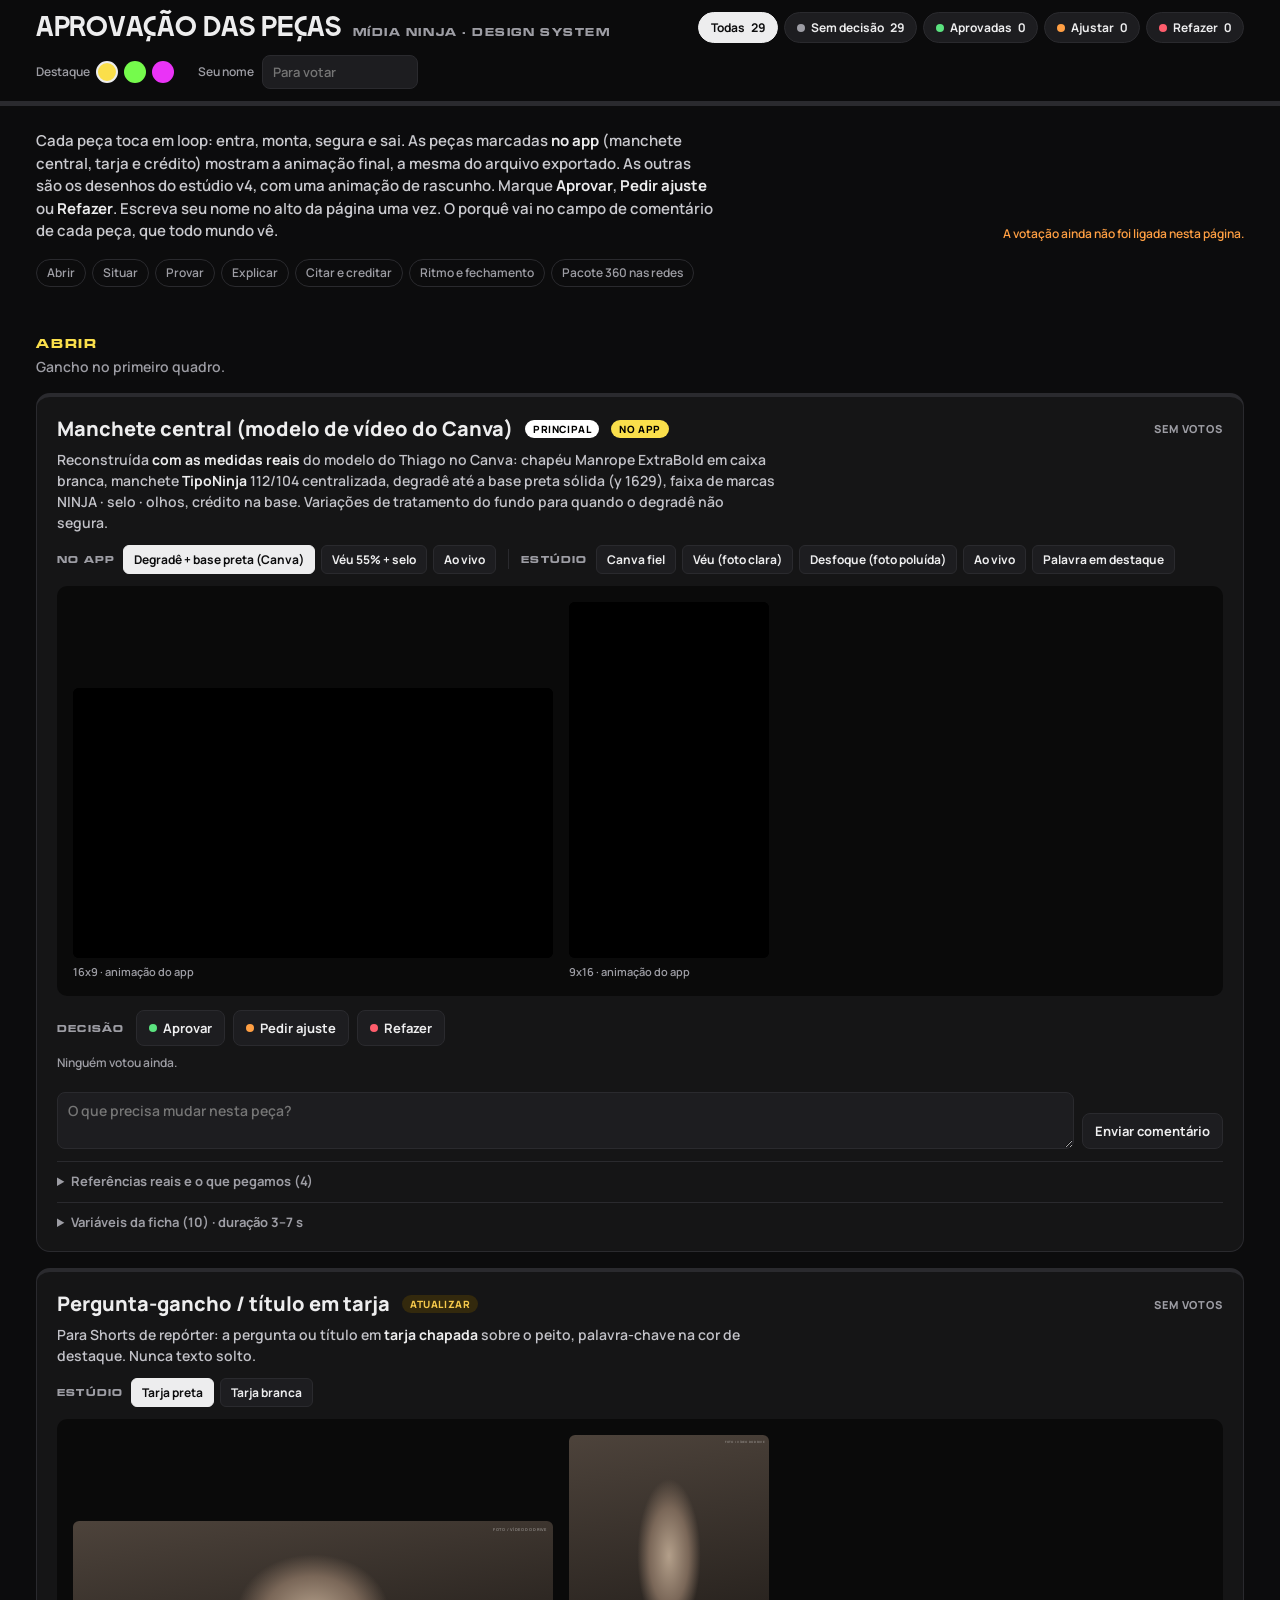
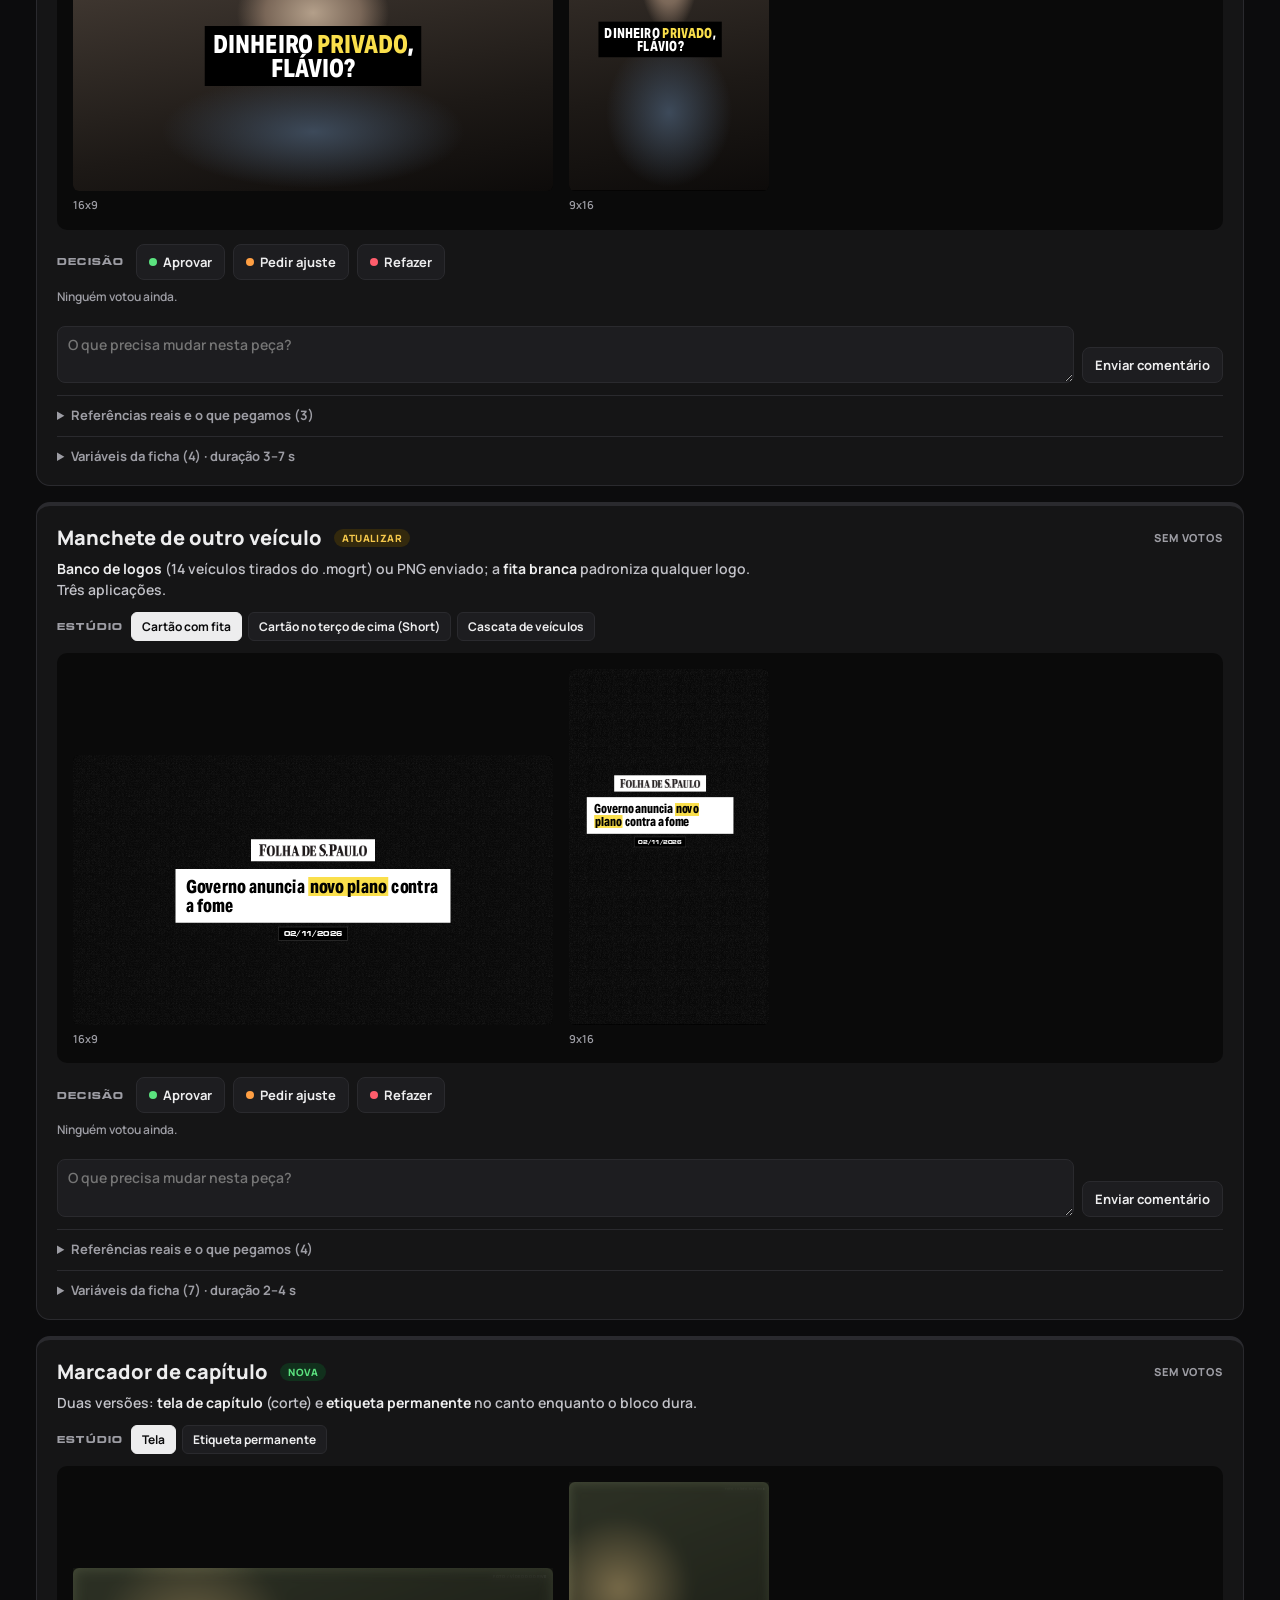
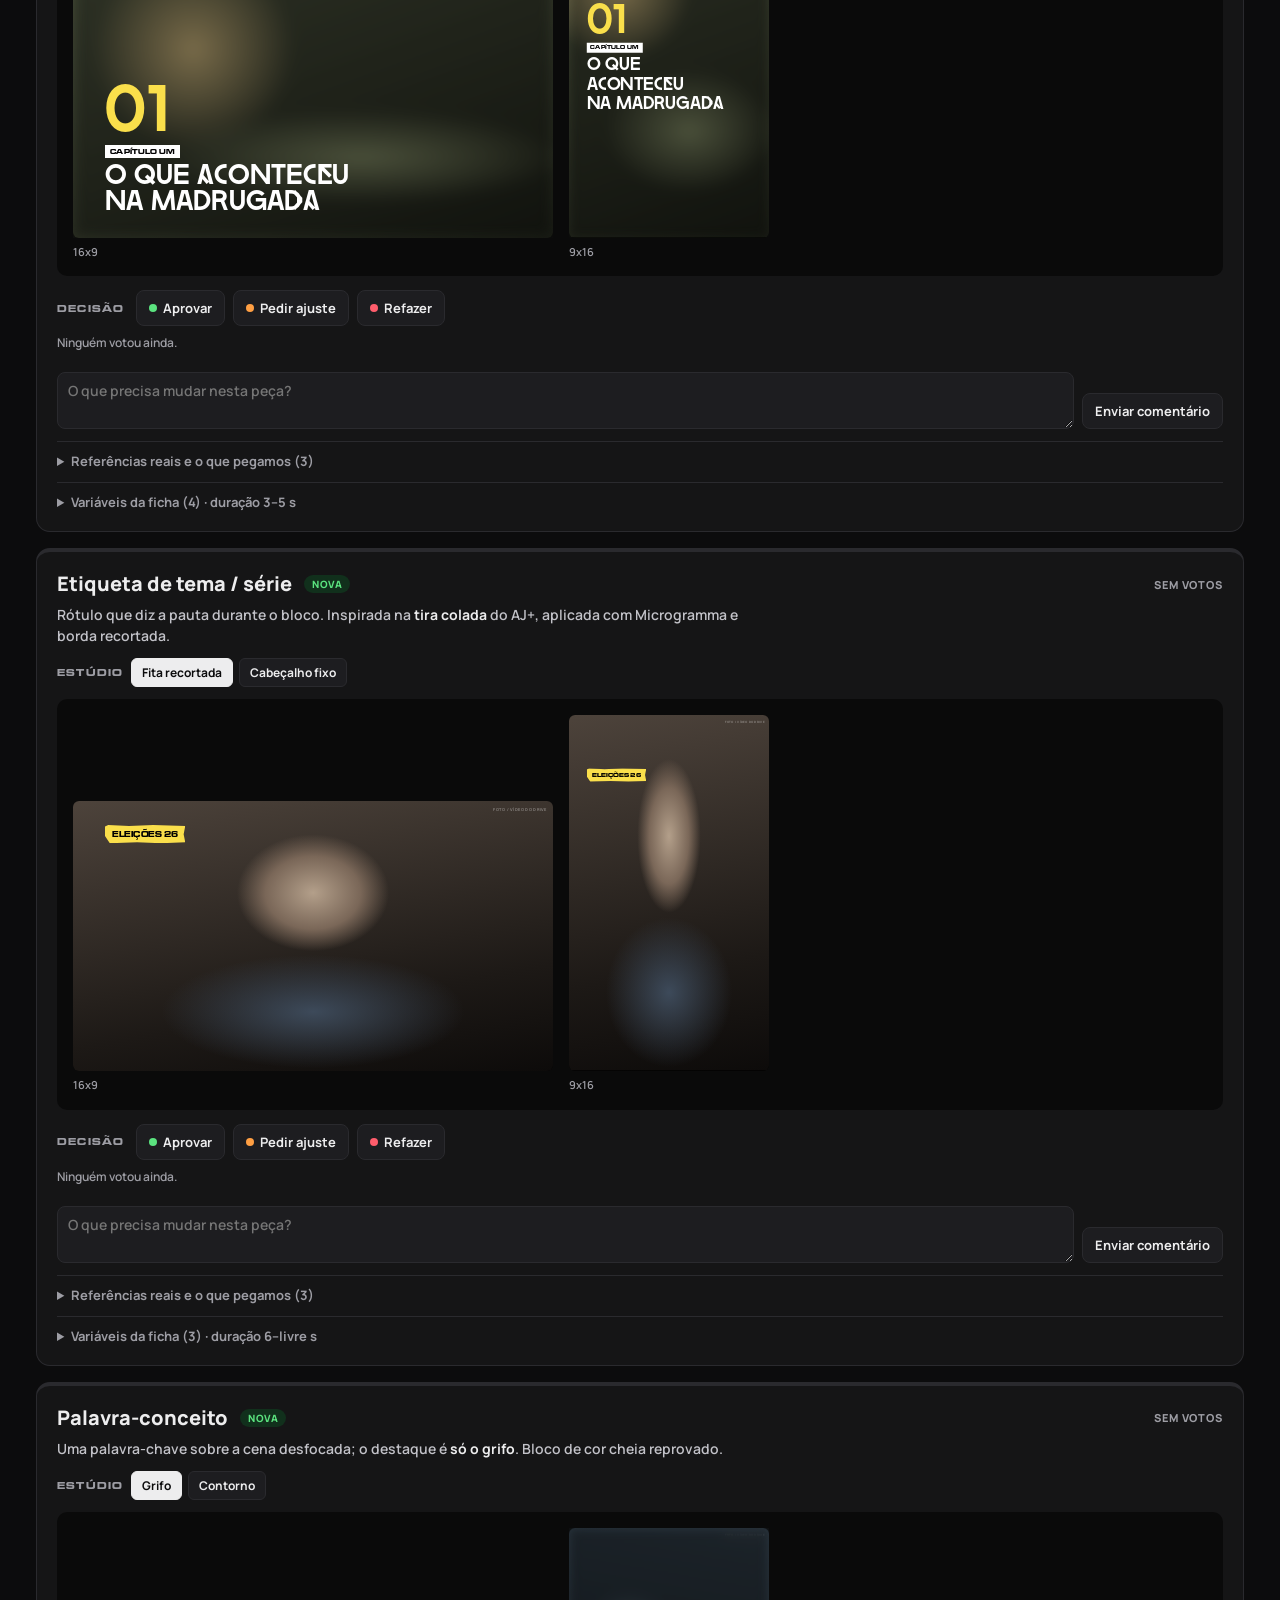
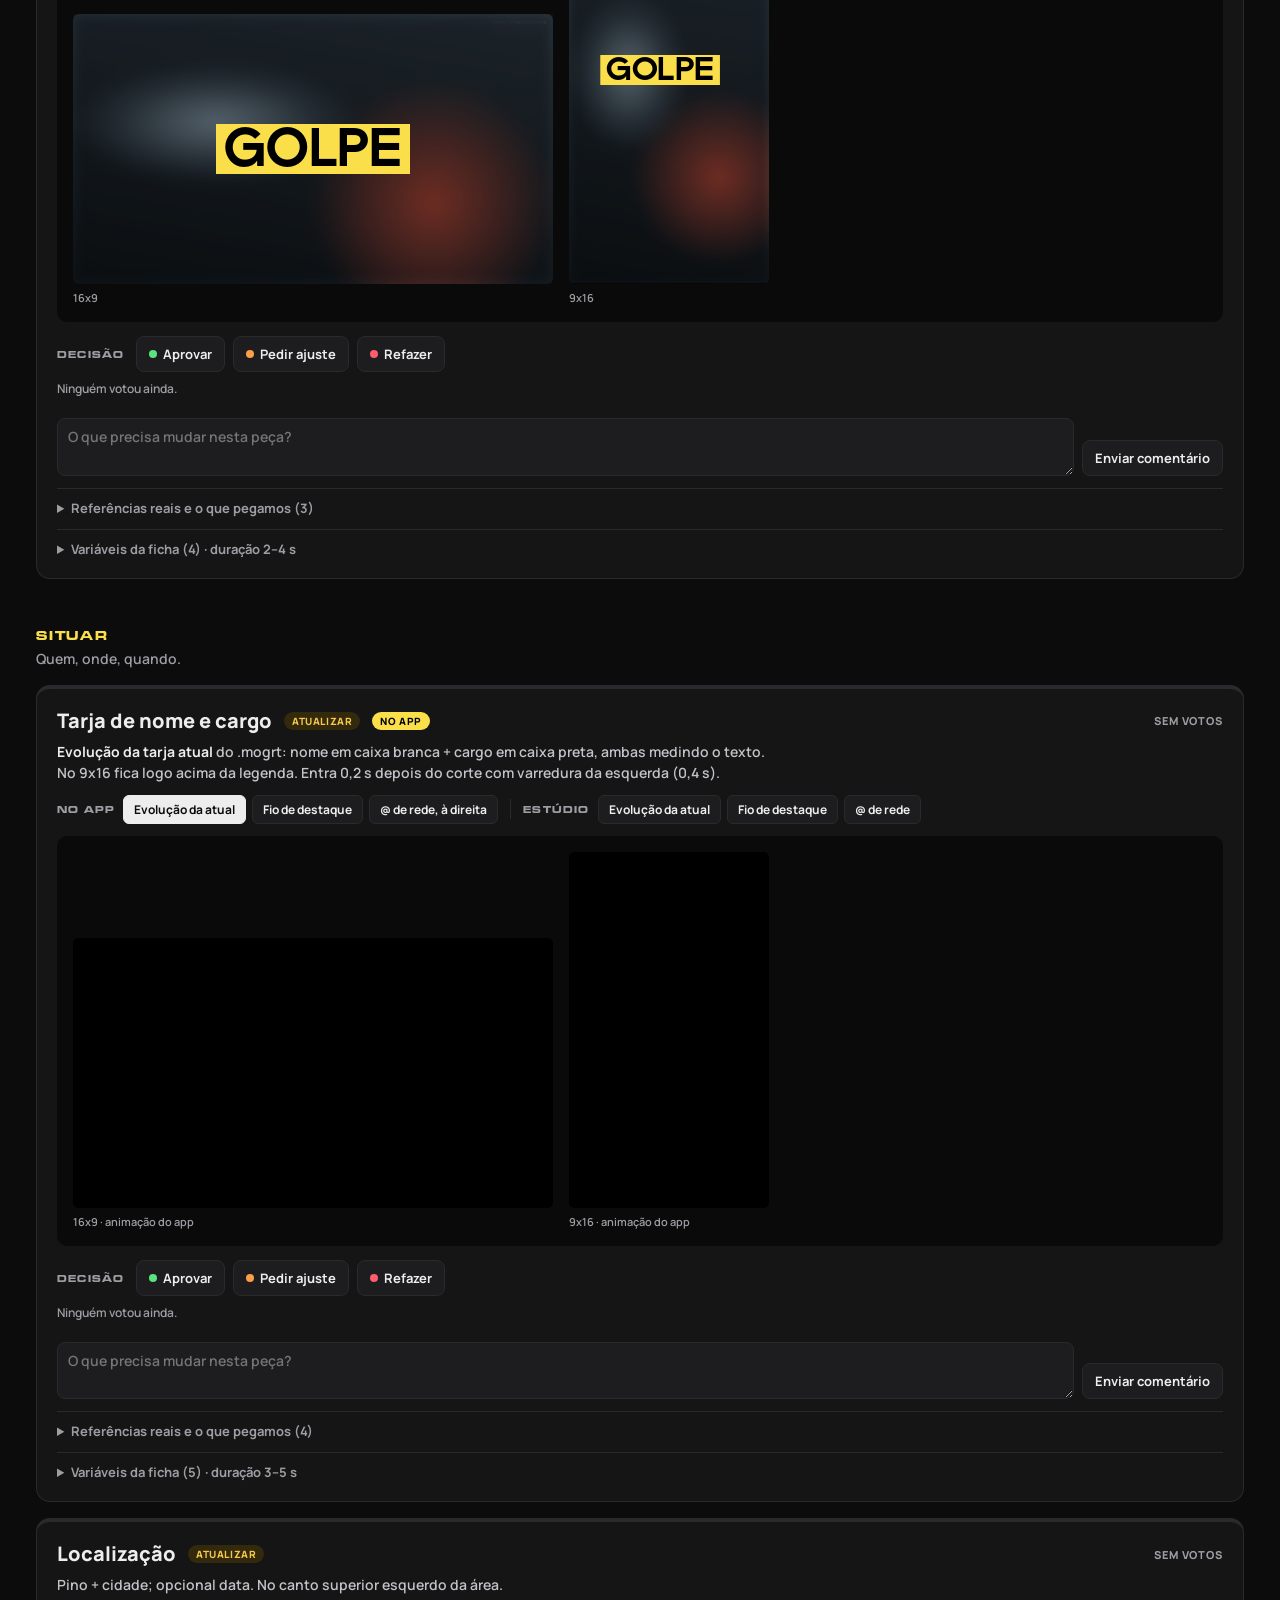
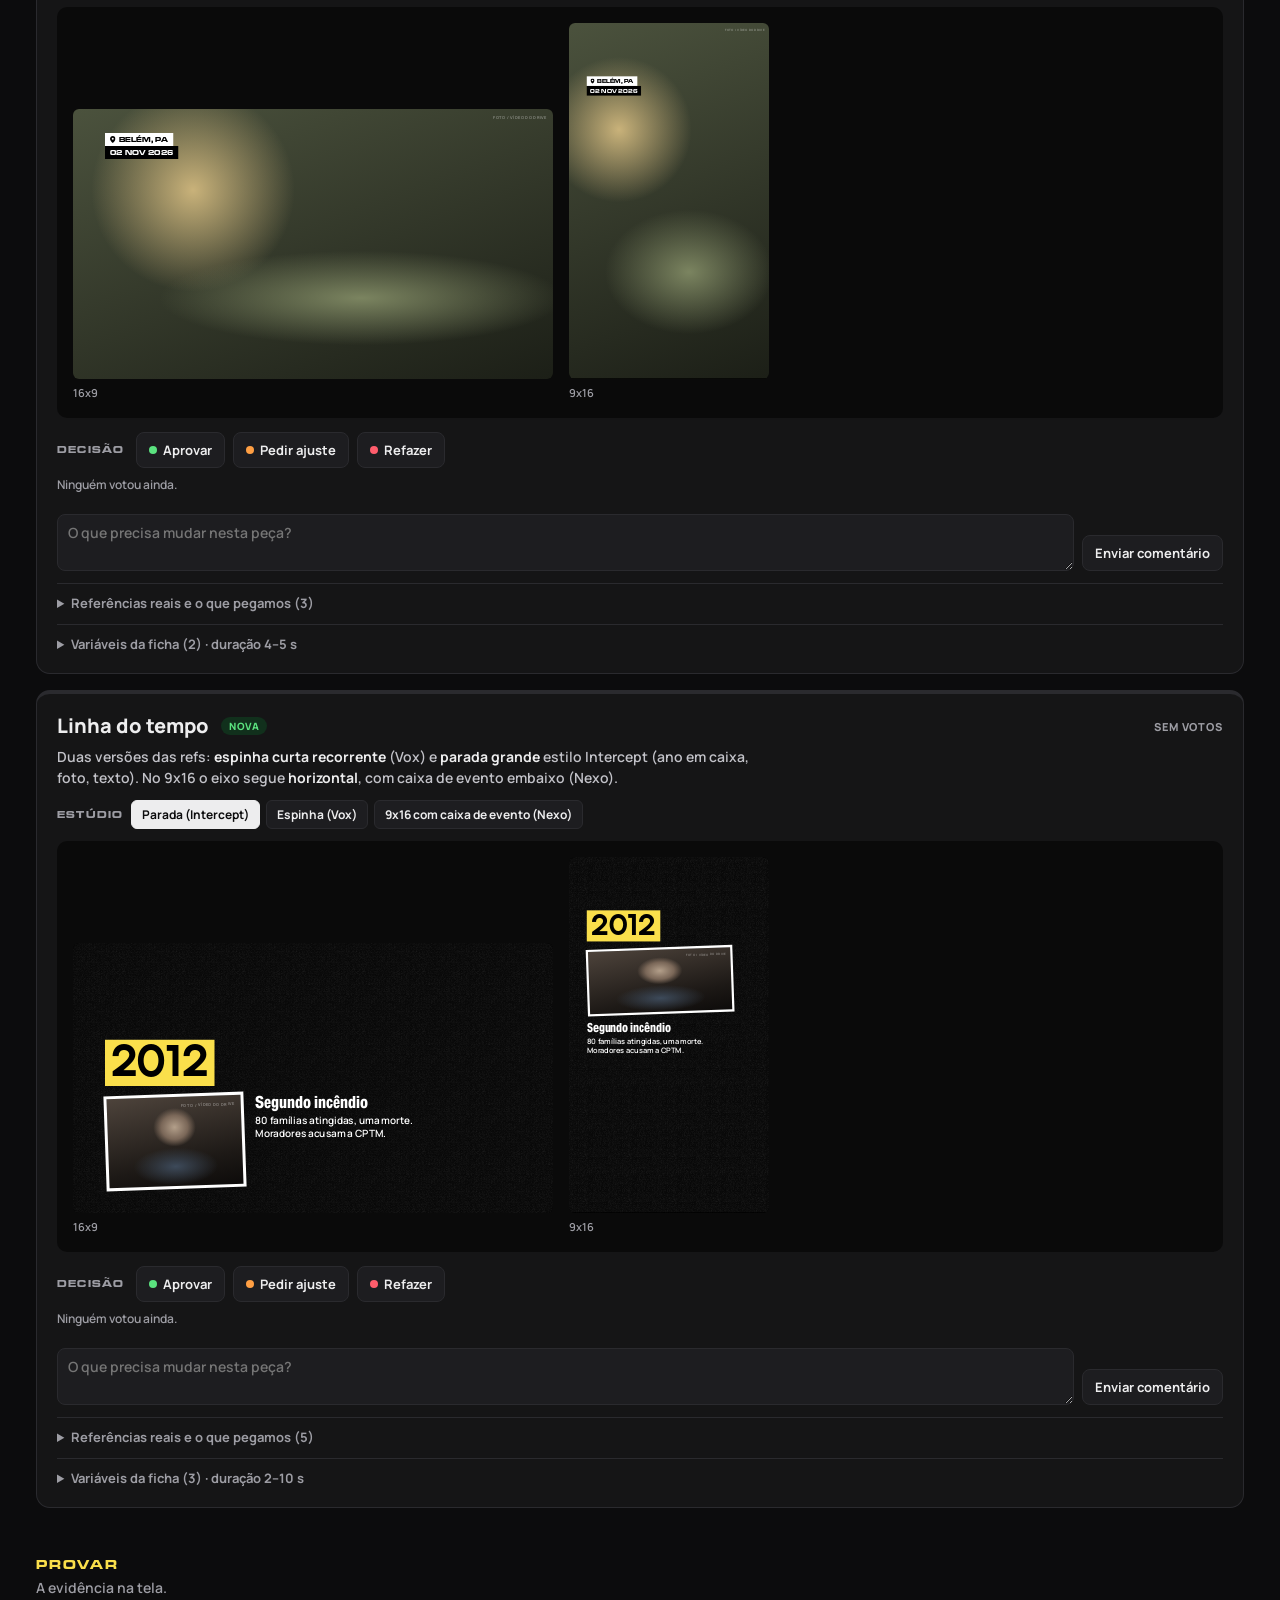
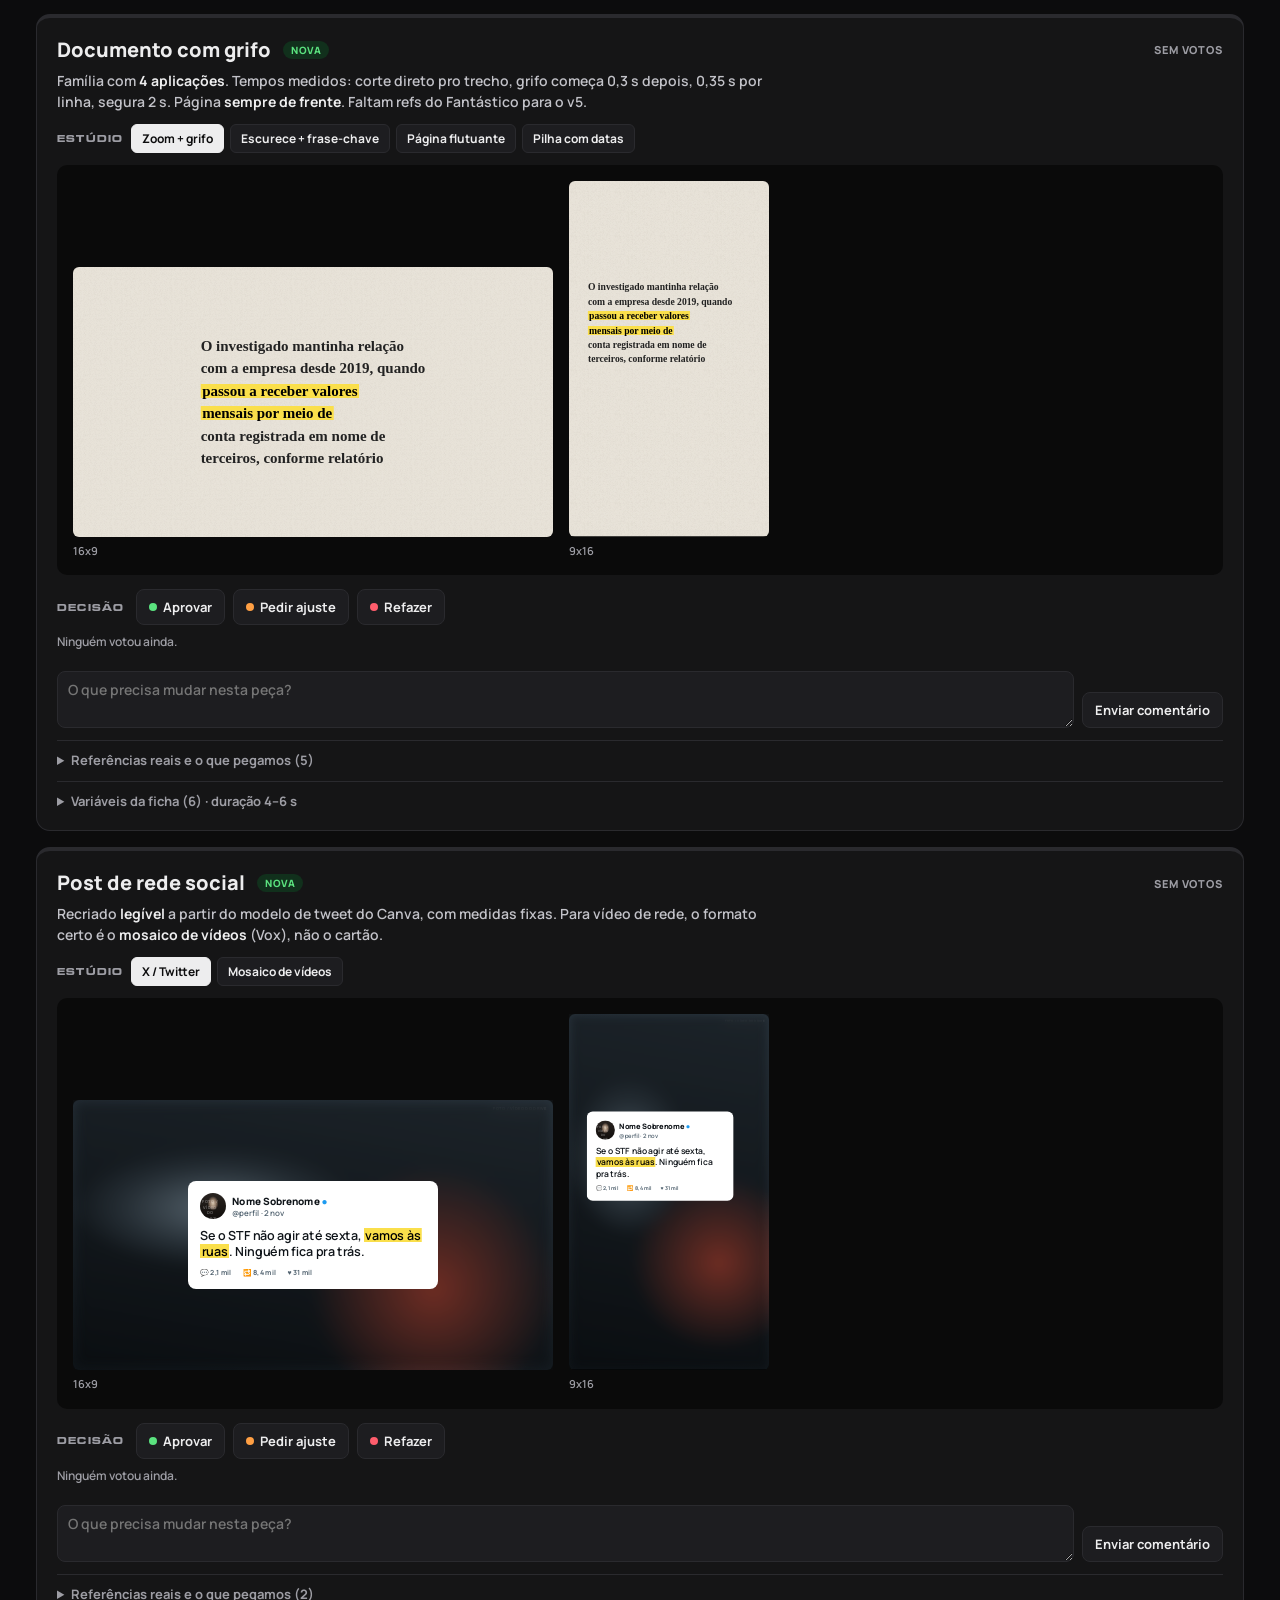
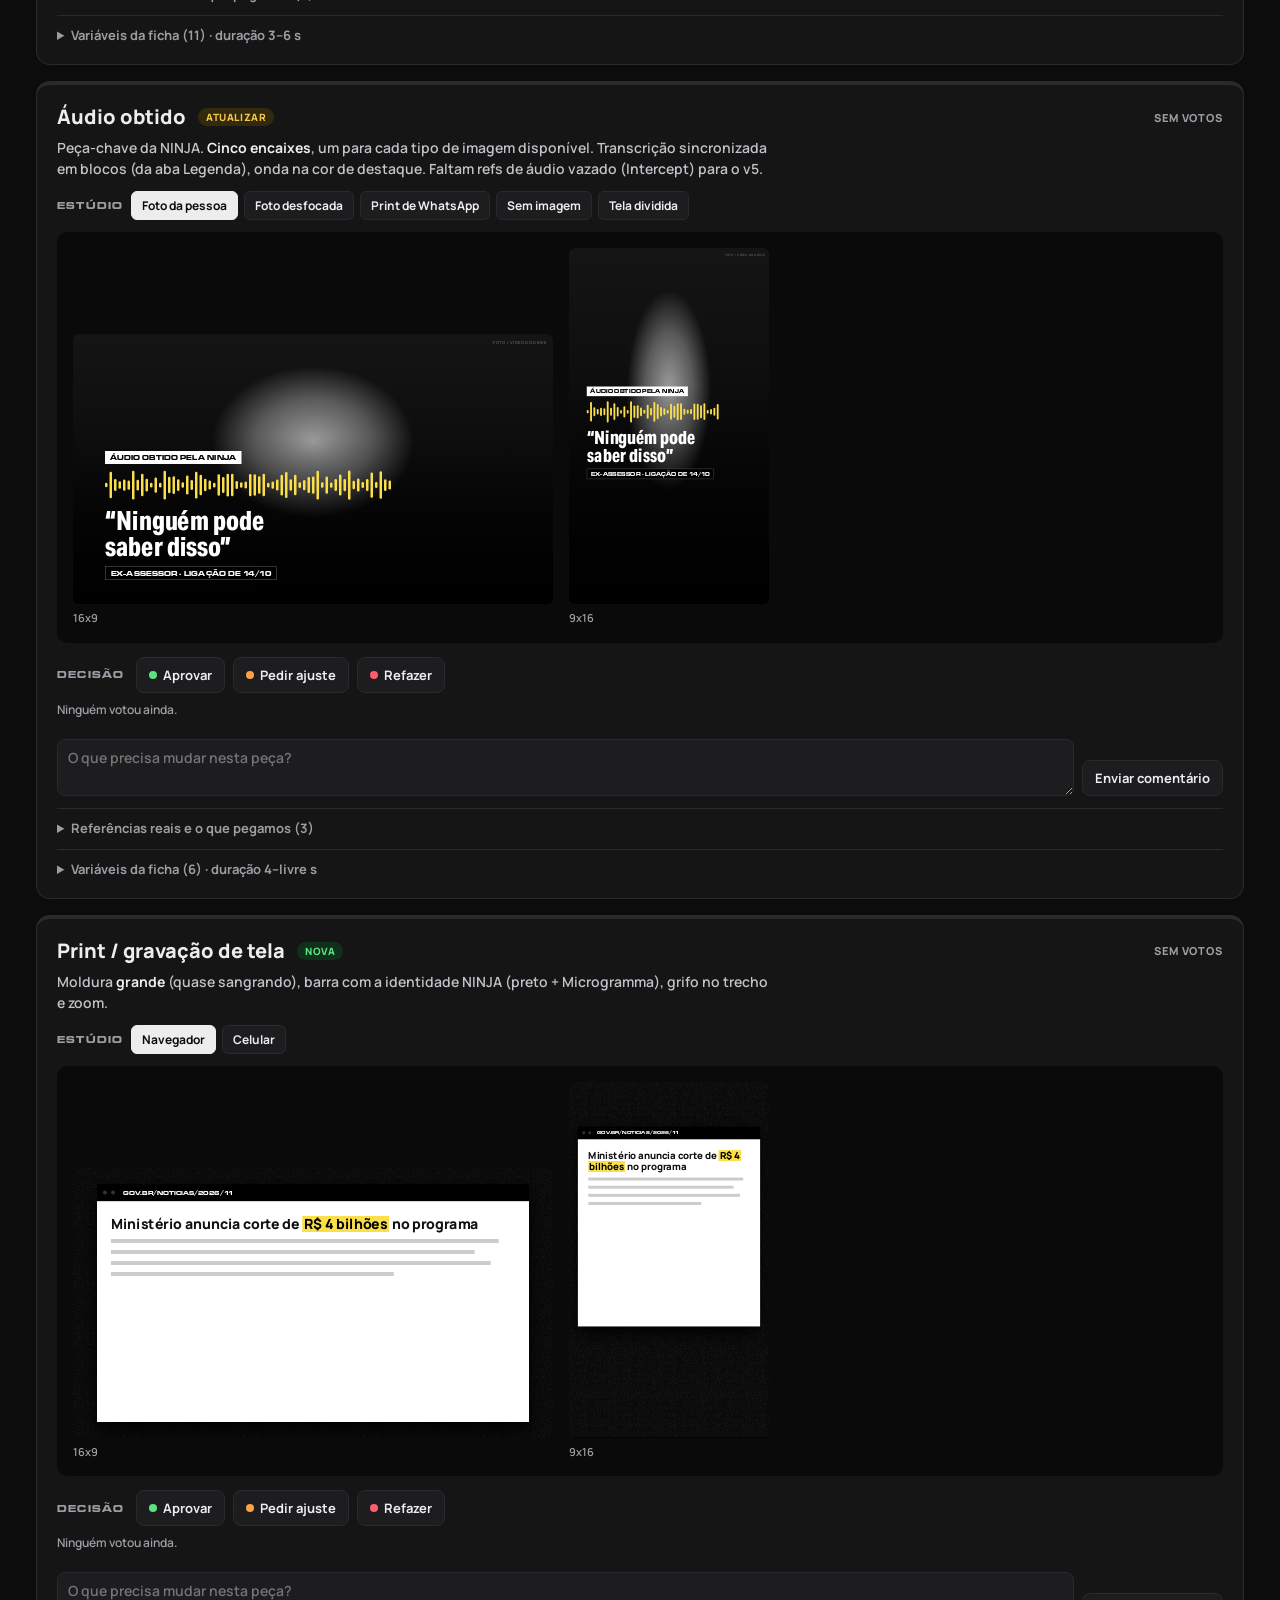
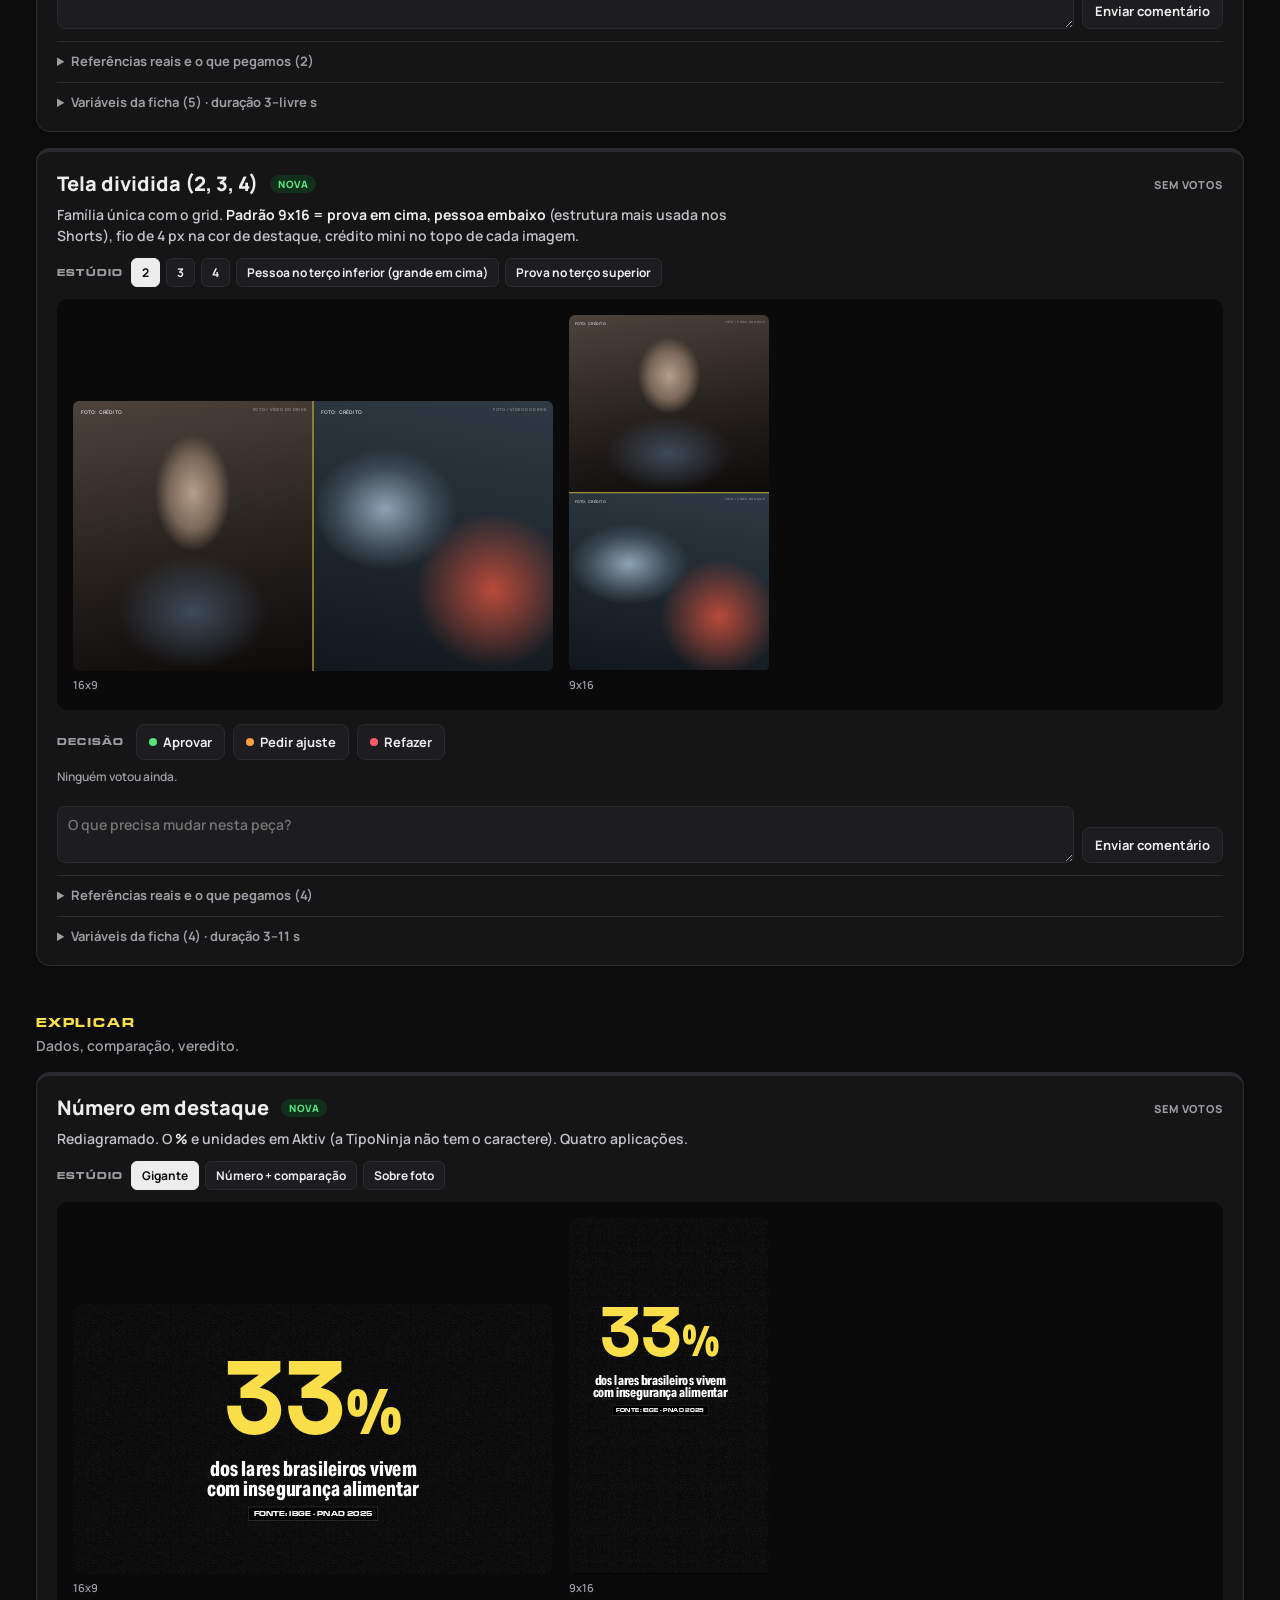
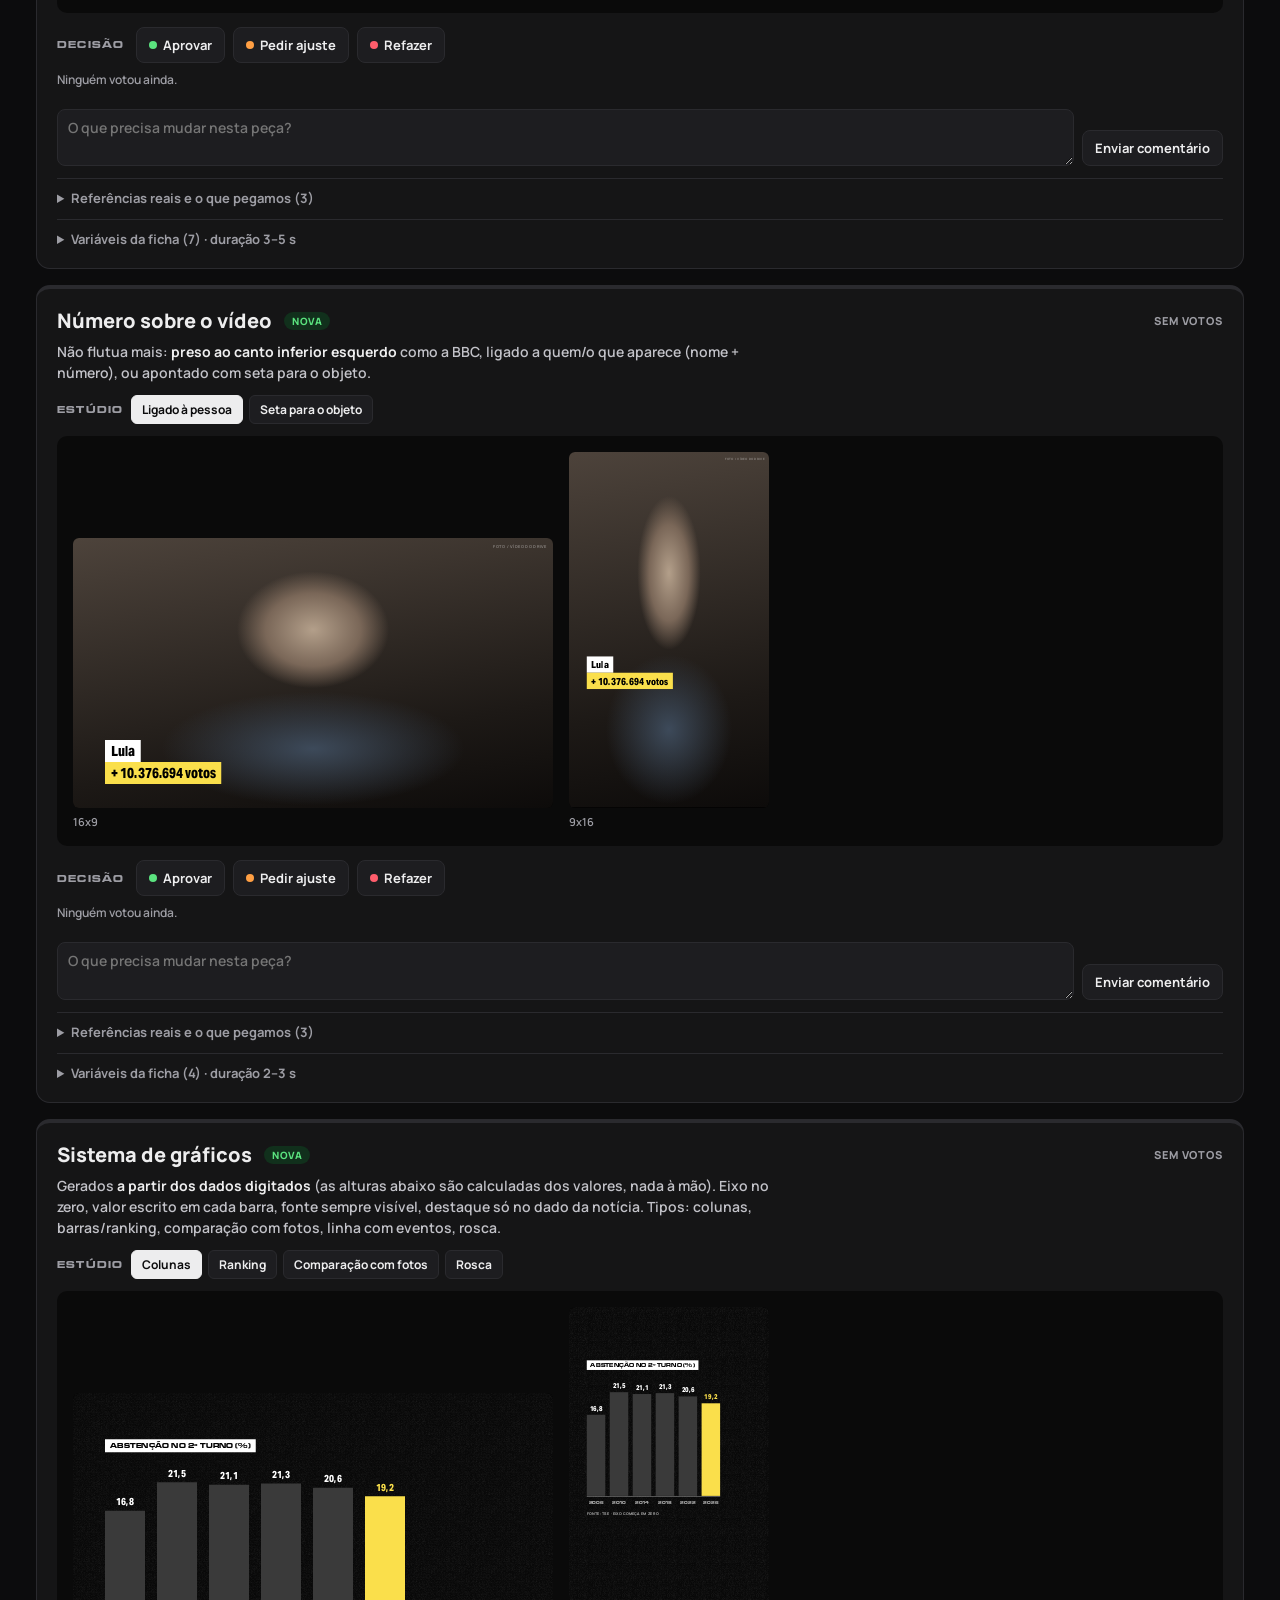
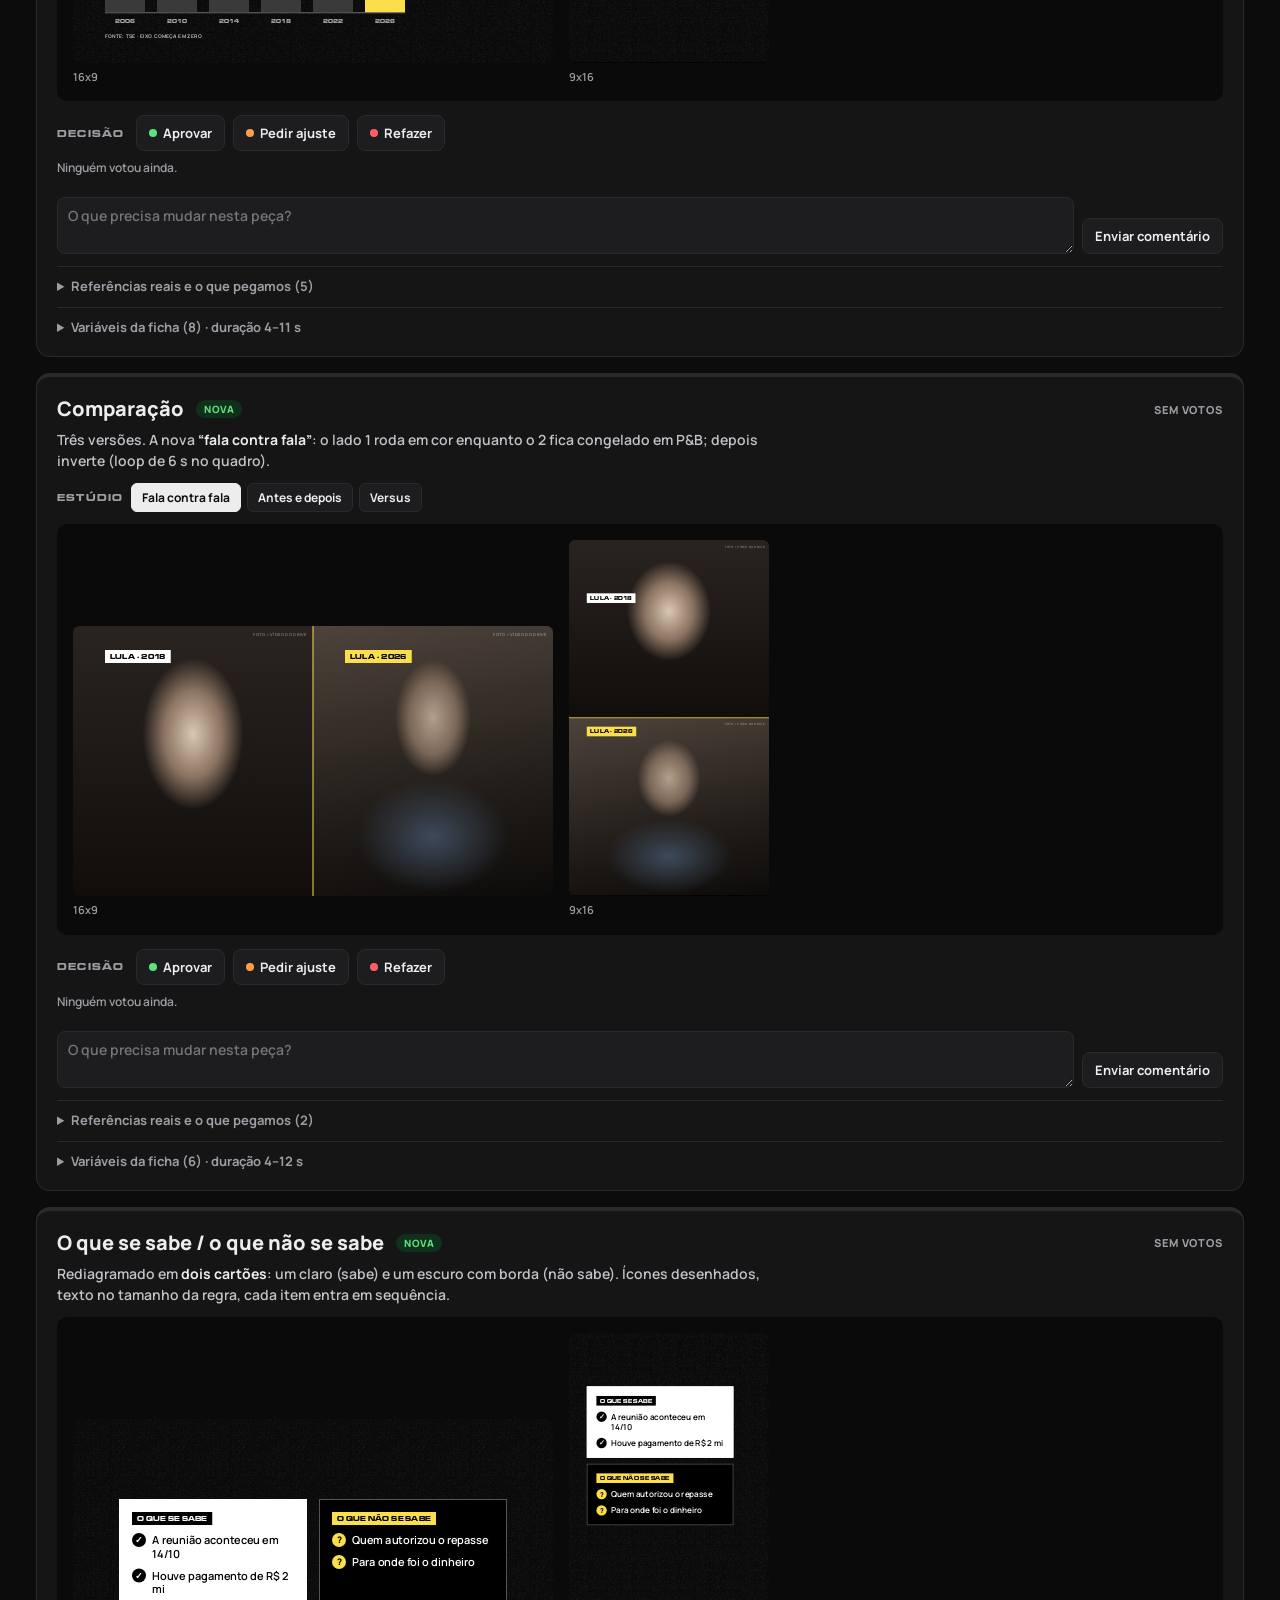
==== index.html @ 183a87c7 "Página de aprovação das peças NINJA Co-Authored-By: Claude Opus 5.5 <noreply@anthropic.com>" ====
<!doctype html>
<html lang="pt-BR">
<head>
<meta charset="utf-8">
<meta name="viewport" content="width=device-width,initial-scale=1,viewport-fit=cover">
</head>
<body>
<title>Aprovação das peças NINJA</title>
<meta name="claude:viewport-fit-sides" content="cover">
<style>
/* Mesa de aprovação: a peça em movimento é o centro de cada cartão; a decisão fica logo abaixo, à mão. */
:root{
  color-scheme:dark;
  --fundo:#0c0c0d; --painel:#151516; --painel-2:#1d1d20; --linha:#2a2a2e; --texto:#ededee; --mudo:#9d9da4;
  --d:#FADF4B;
  --ok:#5be37f; --ajuste:#ff9f43; --refazer:#ff5d6c;
  --f-titulo:Tipo,"Arial Black",Impact,sans-serif;
  --f-rotulo:Micro,"Eurostile","Arial Narrow",sans-serif;
  --f-texto:Manrope,system-ui,-apple-system,"Segoe UI",sans-serif;
}

@font-face{font-family:Aktiv;src:url(fontes/AktivGroteskCd_Trial_XBd.ttf)}
@font-face{font-family:Micro;src:url(fontes/microgramma-d-bold-extended.otf)}
@font-face{font-family:Tipo;src:url(fontes/TipoNinja-Regular.otf)}
@font-face{font-family:Manrope;font-weight:600;src:url(fontes/Manrope-SemiBold.ttf)}
@font-face{font-family:Manrope;font-weight:700;src:url(fontes/Manrope-Bold.ttf)}
@font-face{font-family:Manrope;font-weight:800;src:url(fontes/Manrope-ExtraBold.ttf)}

*{box-sizing:border-box}
[hidden]{display:none!important}
body{margin:0;background:var(--fundo);color:var(--texto);font:500 15px/1.5 var(--f-texto)}
body::before{content:"";position:fixed;inset:0 0 auto;height:env(safe-area-inset-top,0px);z-index:60;background:var(--fundo)}
button{font:700 13px var(--f-texto);color:var(--texto);background:var(--painel-2);border:1px solid var(--linha);border-radius:8px;padding:8px 12px;cursor:pointer}
button:hover{border-color:#4a4a50}
button:focus-visible,summary:focus-visible,a:focus-visible{outline:2px solid var(--d);outline-offset:2px}
button:disabled{opacity:.5;cursor:default}

.ap-topo{position:sticky;top:env(safe-area-inset-top,0px);z-index:50;background:color-mix(in srgb,var(--fundo) 94%,transparent);backdrop-filter:blur(8px);border-bottom:1px solid var(--linha)}
.ap-topo-in,.ap-main{max-width:1240px;margin:0 auto;padding-left:max(16px,env(safe-area-inset-left,0px));padding-right:max(16px,env(safe-area-inset-right,0px))}
.ap-topo-in{padding-block:12px;display:flex;flex-wrap:wrap;gap:12px 24px;align-items:center}
.ap-marca{display:flex;align-items:baseline;gap:12px;margin-right:auto}
.ap-marca h1{font:400 28px/1 var(--f-titulo);margin:0;text-transform:uppercase;letter-spacing:-.01em}
.ap-marca span{font:400 11px var(--f-rotulo);letter-spacing:.14em;color:var(--mudo);text-transform:uppercase}
.ap-filtros{display:flex;flex-wrap:wrap;gap:6px}
.ap-filtros button{border-radius:99px;padding:6px 12px;font-size:12px;display:flex;gap:6px;align-items:center}
.ap-filtros button[aria-pressed="true"]{background:var(--texto);color:var(--fundo);border-color:var(--texto)}
.ap-filtros b{font-variant-numeric:tabular-nums}
.ap-ponto{width:8px;height:8px;border-radius:50%;background:var(--mudo)}
.ap-ponto.aprovada{background:var(--ok)}.ap-ponto.ajustar{background:var(--ajuste)}.ap-ponto.refazer{background:var(--refazer)}
.ap-cores{display:flex;gap:6px;align-items:center;font-size:12px;color:var(--mudo)}
.ap-cores button{width:22px;height:22px;border-radius:50%;padding:0;border:2px solid transparent}
.ap-cores button[aria-pressed="true"]{border-color:var(--texto)}
.ap-barra{height:4px;display:flex;background:var(--linha)}
.ap-barra i{display:block;height:100%;transition:width .4s}
.ap-barra .aprovada{background:var(--ok)}.ap-barra .ajustar{background:var(--ajuste)}.ap-barra .refazer{background:var(--refazer)}

.ap-main{padding-block:24px 96px}
.ap-intro{display:grid;grid-template-columns:minmax(0,1fr) auto;gap:16px 32px;align-items:end;margin-bottom:8px}
.ap-intro p{margin:0;max-width:68ch;color:#c9c9ce}
.ap-intro strong{color:var(--texto)}
.ap-estado{font-size:12px;color:var(--mudo);max-width:32ch}
.ap-estado.erro{color:var(--ajuste)}
.ap-nav{display:flex;flex-wrap:wrap;gap:6px;margin:16px 0 0}
.ap-nav a{color:var(--mudo);text-decoration:none;font-size:12px;border:1px solid var(--linha);padding:4px 10px;border-radius:99px}
.ap-nav a:hover{color:var(--texto)}

.ap-secao{margin-top:48px}
.ap-secao>h2{font:400 13px var(--f-rotulo);letter-spacing:.14em;text-transform:uppercase;color:var(--d);margin:0}
.ap-secao>p{color:var(--mudo);font-size:14px;margin:4px 0 16px}

.ap-peca{background:var(--painel);border:1px solid var(--linha);border-top:4px solid var(--linha);border-radius:14px;padding:20px;margin-bottom:16px;scroll-margin-top:120px}
.ap-peca[data-status="aprovada"]{border-top-color:var(--ok)}
.ap-peca[data-status="ajustar"]{border-top-color:var(--ajuste)}
.ap-peca[data-status="refazer"]{border-top-color:var(--refazer)}
.ap-cab{display:flex;flex-wrap:wrap;gap:8px 12px;align-items:center}
.ap-cab h3{margin:0;font:800 20px/1.2 var(--f-texto);text-wrap:balance;min-width:0}
.ap-tag{font:800 10px/1 var(--f-texto);padding:4px 8px;border-radius:99px;text-transform:uppercase;letter-spacing:.06em}
.ap-tag.tem{background:#1d2433;color:#8fbaff}.ap-tag.atu{background:#33290d;color:#f5c84b}.ap-tag.novo{background:#11301c;color:#5be37f}.ap-tag.princ{background:#fff;color:#000}.ap-tag.anim{background:#2a1533;color:#e08cff}.ap-tag.app{background:var(--d);color:#000}
.ap-selo{margin-left:auto;font:800 11px var(--f-texto);text-transform:uppercase;letter-spacing:.08em;color:var(--mudo)}
.ap-peca[data-status="aprovada"] .ap-selo{color:var(--ok)}.ap-peca[data-status="ajustar"] .ap-selo{color:var(--ajuste)}.ap-peca[data-status="refazer"] .ap-selo{color:var(--refazer)}
.ap-desc{color:#c2c2c8;font-size:14px;margin:8px 0 12px;max-width:80ch}
.ap-desc b{color:var(--texto)}
.ap-varis{display:flex;flex-wrap:wrap;gap:6px;align-items:center;margin-bottom:12px}
.ap-varis span{font:400 10px var(--f-rotulo);letter-spacing:.12em;text-transform:uppercase;color:var(--mudo);margin-right:2px}
.ap-varis span+button{margin-left:0}
.ap-varis .ap-sep{width:1px;height:20px;background:var(--linha);margin:0 6px}
.ap-varis button{padding:5px 10px;font-size:12px;border-radius:6px}
.ap-varis button[aria-pressed="true"]{background:var(--texto);color:var(--fundo);border-color:var(--texto)}
.ap-palco{display:flex;flex-wrap:wrap;gap:16px;align-items:flex-end;padding:16px;background:#0a0a0a;border-radius:10px;overflow:hidden}
.ap-quadro{display:flex;flex-direction:column;gap:6px;min-width:0}
.ap-quadro small{font-size:11px;color:var(--mudo)}
.ap-quadro iframe{position:absolute;left:0;top:0;border:0;transform-origin:0 0;pointer-events:none;background:#000}
.ap-decide{display:flex;flex-wrap:wrap;gap:8px;align-items:center;margin-top:14px}
.ap-decide .ap-rot{font:400 10px var(--f-rotulo);letter-spacing:.12em;text-transform:uppercase;color:var(--mudo);margin-right:4px}
.ap-decide button[data-d]{display:flex;gap:6px;align-items:center}
.ap-decide button[data-d="aprovada"][aria-pressed="true"]{background:var(--ok);border-color:var(--ok);color:#06210f}
.ap-decide button[data-d="ajustar"][aria-pressed="true"]{background:var(--ajuste);border-color:var(--ajuste);color:#2a1600}
.ap-decide button[data-d="refazer"][aria-pressed="true"]{background:var(--refazer);border-color:var(--refazer);color:#2b0006}
.ap-decide .ap-comentar{margin-left:auto}
.ap-quem{font-size:12px;color:var(--mudo);flex-basis:100%}
.ap-nome{display:flex;gap:8px;align-items:center;font-size:12px;color:var(--mudo)}
.ap-nome input{font:600 13px var(--f-texto);color:var(--texto);background:var(--painel-2);border:1px solid var(--linha);border-radius:8px;padding:7px 10px;width:12em}
.ap-nome input:focus-visible,.ap-conversa textarea:focus-visible{outline:2px solid var(--d);outline-offset:1px}
.ap-conversa{margin-top:12px;display:grid;gap:8px}
.ap-conversa ol{list-style:none;margin:0;padding:0;display:grid;gap:8px}
.ap-conversa li{background:var(--painel-2);border-radius:8px;padding:8px 12px;font-size:14px;max-width:80ch;overflow-wrap:anywhere}
.ap-conversa li b{font-weight:800}
.ap-conversa li time{font-size:11px;color:var(--mudo);margin-left:6px}
.ap-conversa li p{margin:2px 0 0;white-space:pre-wrap}
.ap-conversa form{display:flex;flex-wrap:wrap;gap:8px;align-items:flex-end}
.ap-conversa textarea{flex:1 1 280px;min-width:0;min-height:44px;resize:vertical;font:500 14px/1.4 var(--f-texto);color:var(--texto);background:var(--painel-2);border:1px solid var(--linha);border-radius:8px;padding:8px 10px}
.ap-mais{margin-top:12px;border-top:1px solid var(--linha);padding-top:10px}
.ap-mais summary{cursor:pointer;font:700 13px var(--f-texto);color:var(--mudo)}
.ap-mais summary:hover{color:var(--texto)}
.ap-refs{display:flex;gap:10px;overflow-x:auto;padding:10px 0 4px}
.ap-refs figure{margin:0;flex:none;width:min-content}
.ap-refs img{height:140px;border-radius:4px;display:block;max-width:none}
.ap-refs figcaption{font-size:11px;color:var(--mudo);margin-top:4px;line-height:1.35;min-width:96px}
.ap-licao{font-size:13px;color:#c2c2c8;margin:8px 0 0;max-width:80ch}
.ap-licao b{color:var(--texto)}
.ap-tabela{overflow-x:auto;margin-top:8px}
.ap-tabela table{border-collapse:collapse;font-size:12px;min-width:420px}
.ap-tabela td,.ap-tabela th{border-bottom:1px solid var(--linha);padding:6px 10px 6px 0;text-align:left;color:#c9c9ce}
.ap-tabela th{color:var(--mudo);font-weight:700}
.ap-tabela .ob{color:var(--d)}

@media (max-width:640px){
  .ap-intro{grid-template-columns:minmax(0,1fr)}
  .ap-marca h1{font-size:22px}
  .ap-peca{padding:16px}
  .ap-palco{padding:10px;gap:10px}
  .ap-decide .ap-comentar{margin-left:0}
}

/* ---------- peças (CSS do estúdio v4) ---------- */
.q{position:relative;overflow:hidden;background:#000;border-radius:6px;flex:none}
.cv{position:absolute;left:0;top:0;transform-origin:0 0;overflow:hidden}
.cv>*{position:absolute}
.h .cv{width:1920px;height:1080px}.v .cv{width:1080px;height:1920px}
.area{display:flex;flex-direction:column}
.h .area{left:128px;right:128px;top:96px;bottom:96px}
.v .area{left:96px;right:192px;top:288px;bottom:672px}
.bl{justify-content:flex-end;align-items:flex-start}.c{justify-content:center;align-items:center;text-align:center}.tl{justify-content:flex-start;align-items:flex-start}
.area>*{flex:none;position:relative}
.g8{margin-top:8px}.g16{margin-top:16px}.g24{margin-top:24px}.g32{margin-top:32px}.g48{margin-top:48px}.g64{margin-top:64px}
/* fundos */
.foto{inset:0;background:radial-gradient(ellipse 22% 30% at 50% 34%,#b39f8a,#7a6758 45%,transparent 72%),radial-gradient(ellipse 45% 30% at 50% 78%,#3d4a5a,transparent 70%),linear-gradient(170deg,#4d433b,#1d1916 70%,#0d0b0a)}
.foto.b{background:radial-gradient(ellipse 40% 30% at 30% 40%,#8da3b3,#3c4a55 50%,transparent 75%),radial-gradient(circle at 75% 70%,#b84a3a,transparent 30%),linear-gradient(190deg,#2e3a44,#11171c)}
.foto.c{background:radial-gradient(ellipse 60% 25% at 60% 70%,#7b8460,transparent 70%),radial-gradient(circle at 25% 30%,#c9b27a,transparent 25%),linear-gradient(160deg,#4b523d,#1c1f17)}
.foto.d{background:radial-gradient(ellipse 30% 40% at 50% 40%,#d9c7b0,#8b7462 40%,transparent 70%),linear-gradient(#2a2420,#100d0b)}
.foto::after{content:"FOTO / VÍDEO DO DRIVE";position:absolute;right:24px;top:24px;font:700 16px Manrope;letter-spacing:.12em;color:#fff6}
.pb{filter:grayscale(1) contrast(1.1) brightness(.75)}
.veu{inset:0;background:#000;opacity:.55}
.blur{inset:0;backdrop-filter:blur(28px) brightness(.6)}
.deg{left:0;right:0;bottom:0;height:62%;background:linear-gradient(to bottom,transparent,rgba(0,0,0,.88))}
.grao{inset:0;background:#070707 url("data:image/svg+xml;utf8,<svg xmlns='http://www.w3.org/2000/svg' width='240' height='240'><filter id='n'><feTurbulence baseFrequency='.85' numOctaves='2' stitchTiles='stitch'/><feColorMatrix values='0 0 0 0 1  0 0 0 0 1  0 0 0 0 1  0 0 0 .09 0'/></filter><rect width='240' height='240' filter='url(%23n)'/></svg>")}
.papel{inset:0;background:#e9e4da url("data:image/svg+xml;utf8,<svg xmlns='http://www.w3.org/2000/svg' width='240' height='240'><filter id='n'><feTurbulence baseFrequency='.7' numOctaves='3' stitchTiles='stitch'/><feColorMatrix values='0 0 0 0 .3  0 0 0 0 .25  0 0 0 0 .2  0 0 0 .12 0'/></filter><rect width='240' height='240' filter='url(%23n)'/></svg>")}
/* tipografia */
.chap{display:inline-block;background:#fff;color:#000;font:400 28px/1 Micro;padding:12px 20px;text-transform:uppercase;letter-spacing:.02em;white-space:nowrap}
.chap.d{background:var(--d)}.chap.k{background:#000;color:#fff}.chap.r{background:#E8202A;color:#fff}
.chc{display:inline-block;background:#fff;color:#000;font:800 30px/1 Manrope;padding:10px 18px;text-transform:uppercase}
.tipo{font:400 112px/104px Tipo;color:#fff;text-transform:uppercase;letter-spacing:-.02em}.v .tipo{font-size:104px;line-height:100px}
.mp{font:400 112px/.95 Aktiv;color:#fff;text-transform:uppercase}
.ma{font:400 80px/1 Aktiv;color:#fff}.v .ma{font-size:72px}
.gig{font:400 280px/.85 Tipo;color:var(--d)}
.txt{font:600 40px/1.3 Manrope;color:#fff}
.leg{font:800 56px/1.2 Manrope;color:#fff}
.mini{font:700 20px Manrope;color:#fffb;text-transform:uppercase;letter-spacing:.06em}
.dt{color:var(--d)}.hl{background:linear-gradient(transparent 8%,var(--d) 8%,var(--d) 92%,transparent 92%);color:#000;padding:0 6px;box-decoration-break:clone;-webkit-box-decoration-break:clone}
.risc{text-decoration:line-through;text-decoration-color:#E8202A;text-decoration-thickness:10px}
.zona{display:none;border:3px dashed #ff3b6b;z-index:9}
.h .zona{left:128px;right:128px;top:96px;bottom:96px}.v .zona{left:96px;right:192px;top:288px;bottom:672px}
body.zon .zona{display:block}
.cred{font:700 18px Manrope;color:#fffc;writing-mode:vertical-rl;transform:rotate(180deg);letter-spacing:.06em;text-transform:uppercase}
.h .cred{right:96px;bottom:96px}.v .cred{left:900px;bottom:672px}
.marcas{display:flex;align-items:center;justify-content:space-between}
/* storyboard */
.cv[data-s="0"] .a1,.cv[data-s="0"] .a2,.cv[data-s="0"] .a3,.cv[data-s="1"] .a2,.cv[data-s="1"] .a3,.cv[data-s="2"] .a3{opacity:0;translate:0 24px}
.cv[data-s="4"] .a1,.cv[data-s="4"] .a2,.cv[data-s="4"] .a3{opacity:0}
.cv[data-s="0"] .veu,.cv[data-s="0"] .blur{opacity:.25}.cv[data-s="4"] .veu,.cv[data-s="4"] .blur{opacity:.35}
.cv[data-s="0"] .w1,.cv[data-s="1"] .w2{clip-path:inset(0 100% 0 0)}
/* animações */
@keyframes falaA{0%,46%{filter:none}50%,96%{filter:grayscale(1) brightness(.55)}100%{filter:none}}
@keyframes falaB{0%,46%{filter:grayscale(1) brightness(.55)}50%,96%{filter:none}100%{filter:grayscale(1) brightness(.55)}}
.falaA{animation:falaA 6s infinite}.falaB{animation:falaB 6s infinite}
@keyframes fita{0%{transform:translateX(-120%) skewX(-18deg)}45%,55%{transform:translateX(0) skewX(-18deg)}100%{transform:translateX(120%) skewX(-18deg)}}
@keyframes fitaV{0%{transform:translateY(-120%)}45%,55%{transform:translateY(0)}100%{transform:translateY(120%)}}
@keyframes corre{from{transform:translateX(0)}to{transform:translateX(-50%)}}
@keyframes sobe{from{transform:translateY(0)}to{transform:translateY(-50%)}}
@keyframes pisca{0%,100%{opacity:1}50%{opacity:.2}}
@keyframes gira{to{transform:rotate(360deg)}}
@keyframes respira{0%,100%{transform:scale(1)}50%{transform:scale(1.06)}}
@keyframes cortina{0%{clip-path:inset(100% 0 0 0)}40%,60%{clip-path:inset(0 0 0 0)}100%{clip-path:inset(0 0 100% 0)}}
@keyframes rasga{0%{transform:translateX(110%)}45%,55%{transform:translateX(0)}100%{transform:translateX(-110%)}}
@keyframes barras{0%{transform:scaleX(0)}40%,60%{transform:scaleX(1)}100%{transform:scaleX(0);transform-origin:right}}
.loop *{animation-play-state:running}.fic{margin:0 0 16px}.fic summary{cursor:pointer;font:700 13px Manrope;color:var(--d)}.fic table{border-collapse:collapse;margin-top:10px;font-size:12px;width:100%}.fic td,.fic th{border-bottom:1px solid #262626;padding:6px 8px;text-align:left;vertical-align:top;color:#ccc}.fic th{color:#888;font-weight:700}.fic .ob{color:var(--d)}

/* animação em loop dos desenhos do estúdio: os mesmos tempos do tokens.json (entrada .4 s, saída .3 s) */
.cv .a1,.cv .a2,.cv .a3{transition:opacity .4s cubic-bezier(.2,.8,.2,1),translate .4s cubic-bezier(.2,.8,.2,1)}
.cv[data-s="4"] .a1,.cv[data-s="4"] .a2,.cv[data-s="4"] .a3{transition-duration:.3s}
.cv .w1,.cv .w2{transition:clip-path .45s cubic-bezier(.6,0,.2,1)}
.cv .veu,.cv .blur{transition:opacity .35s}
html.sem-trans .cv,html.sem-trans .cv *{transition:none!important}
</style>

<svg width="0" height="0" style="position:absolute"><filter id="distorce"><feTurbulence type="fractalNoise" baseFrequency="0.008 0.02" numOctaves="2" seed="3"><animate attributeName="baseFrequency" dur="8s" values="0.008 0.02;0.014 0.03;0.008 0.02" repeatCount="indefinite"/></feTurbulence><feDisplacementMap in="SourceGraphic" scale="60"/></filter>
<filter id="tinta"><feTurbulence baseFrequency="0.9" numOctaves="2" result="t"/><feColorMatrix in="t" values="0 0 0 0 0  0 0 0 0 0  0 0 0 0 0  0 0 0 -2.2 1.4" result="m"/><feComposite in="SourceGraphic" in2="m" operator="in"/></filter></svg>
<div class="ap-topo">
  <div class="ap-topo-in">
    <div class="ap-marca"><h1>Aprovação das peças</h1><span>Mídia NINJA · design system</span></div>
    <div class="ap-filtros" id="filtros" role="group" aria-label="Mostrar peças"></div>
    <div class="ap-cores" id="cores" role="group" aria-label="Cor de destaque">Destaque</div>
    <label class="ap-nome" for="nome">Seu nome <input id="nome" maxlength="60" autocomplete="name" placeholder="Para votar"></label>
  </div>
  <div class="ap-barra" id="barra" aria-hidden="true"></div>
</div>

<main class="ap-main">
  <div class="ap-intro">
    <p>Cada peça toca em loop: entra, monta, segura e sai. As peças marcadas <strong>no app</strong> (manchete central, tarja e crédito) mostram a animação final, a mesma do arquivo exportado. As outras são os desenhos do estúdio v4, com uma animação de rascunho. Marque <strong>Aprovar</strong>, <strong>Pedir ajuste</strong> ou <strong>Refazer</strong>. Escreva seu nome no alto da página uma vez. O porquê vai no campo de comentário de cada peça, que todo mundo vê.</p>
    <div class="ap-estado" id="estado" role="status">Carregando as decisões da equipe…</div>
  </div>
  <nav class="ap-nav" id="nav" aria-label="Seções"></nav>
  <div id="pecas"></div>
</main>

<script>
const PUBLICO={"api":""};
const slugLogo=s=> s.normalize('NFD').replace(/[\u0300-\u036f]/g, '').toLowerCase().replace(/[^a-z0-9]+/g, '-').replace(/^-|-$/g, '');

const MODO="ex";const tx=(e,mn,mx)=>MODO=="min"?mn:MODO=="max"?mx:e;
const Q=n=>`quadros/${n}.jpg`;
const LOGO=n=>`veiculos/${slugLogo(n)}.png`;
const E=(c,h="",st="")=>`<div class="${c}" style="${st}">${h}</div>`;
const A=(anc,inner,st="")=>E("area "+anc,inner,st);
const S={abrir:["Abrir","Gancho no primeiro quadro."],situar:["Situar","Quem, onde, quando."],provar:["Provar","A evidência na tela."],explicar:["Explicar","Dados, comparação, veredito."],citar:["Citar e creditar",""],ritmar:["Ritmo e fechamento","Transições, fundos, legenda, CTA, encerramento."],p360:["Pacote 360 nas redes","Tudo nasce da manchete central do Canva."]};
const MARCA="logos/";
const OLHOS=(h=48)=>`<img src="${MARCA}ninja-logo-olhos-semfundo.png" style="height:${h}px;display:block">`;
const LOGO_N=(h=40)=>`<img src="${MARCA}NINJA-BRANCO.svg" style="height:${h}px;display:block">`;
const faixa=(sel="ELEIÇÕES 26")=>`<div class="marcas" style="width:100%">${LOGO_N(40)}<span style="font:800 30px Manrope;color:#fff;letter-spacing:.02em">▬ ${sel}</span>${OLHOS(48)}</div>`;
// ---------- MANCHETE CANVA (medidas reais) ----------
const canvaV=(chap,man,o={})=>(o.fundo||E("foto"))+(o.trat=="veu"?E("veu"):o.trat=="blur"?E("blur"):E("","","left:0;right:0;top:1014px;height:615px;background:linear-gradient(transparent,#000)")+E("","","left:0;right:0;top:1629px;bottom:0;background:#000"))
 +E("",E("a1",`<span class="${o.chapCls||"chc"}">${chap}</span>`,"position:static")+E("tipo a2",man,"position:static;margin-top:24px"),"left:83px;right:83px;bottom:388px;text-align:center")
 +E("a3",faixa(o.sel),"left:69px;right:77px;top:1580px")
 +E("mini a3",o.cred||"VÍDEO: REPRODUÇÃO REDES SOCIAIS","left:69px;top:1727px");
const canvaH=(chap,man,o={})=>(o.fundo||E("foto"))+(o.trat=="veu"?E("veu"):o.trat=="blur"?E("blur"):E("","","left:0;right:0;top:420px;height:440px;background:linear-gradient(transparent,#000)")+E("","","left:0;right:0;top:860px;bottom:0;background:#000"))
 +E("",E("a1",`<span class="${o.chapCls||"chc"}">${chap}</span>`,"position:static")+E("tipo a2",man,"position:static;margin-top:24px"),"left:240px;right:240px;bottom:228px;text-align:center")
 +E("a3",faixa(o.sel),"left:128px;right:128px;top:900px")
 +E("mini a3",o.cred||"VÍDEO: REPRODUÇÃO REDES SOCIAIS","left:128px;top:1000px");
const canva=(c,m,o)=>f=>f=="v"?canvaV(c,m,o):canvaH(c,m,o);
// ---------- PEÇAS ----------
// [nome, status, seção, descrição, variáveis, refs[[quadro,legenda]], lição, variações{nome:f=>html}, anim?]
const P=[
["Manchete central (modelo de vídeo do Canva)","princ","abrir","Reconstruída <b>com as medidas reais</b> do modelo do Thiago no Canva: chapéu Manrope ExtraBold em caixa branca, manchete <b>TipoNinja</b> 112/104 centralizada, degradê até a base preta sólida (y 1629), faixa de marcas NINJA · selo · olhos, crédito na base. Variações de tratamento do fundo para quando o degradê não segura.","chapéu, manchete (1–3 linhas), vídeo, tratamento do fundo, selo da cobertura, crédito",
[["economist-short_titulo-gancho_0001","Economist: gancho já no quadro 0, meio da tela"],["vox-short_titulo-tarja-amarela_0002","Vox: tarja chapada no meio"],["intercept-short_pergunta-gancho-tarja_0006","Intercept: pergunta com palavra em destaque"],["bbcbrasil-short_manchete-cartao-topo_0001","BBC: cartão no terço de cima"]],
"Todos os ganchos estão <b>na tela no quadro 0</b>, sem animação de entrada, no meio da tela, 3–7 s. O modelo do Canva já faz isso melhor que as refs: manchete grande, base preta que garante leitura sem depender da foto.",
{"Canva fiel":canva(tx("Duplica e leva pra baixo!","Plantão","Operação da PF em 4 estados"),tx("Esse aqui é um modelo de manchete curta","Golpe","Flávio usou conta ligada a jato")),
"Véu (foto clara)":canva("Traidor da pátria","Erika Hilton pede bloqueio de bens",{trat:"veu",fundo:E("foto d")}),
"Desfoque (foto poluída)":canva("Traidor da pátria","Erika Hilton pede bloqueio de bens",{trat:"blur",fundo:E("foto b")}),
"Ao vivo":canva("● Ao vivo","Ato em defesa da democracia",{chapCls:"chc\" style=\"background:#E8202A;color:#fff"}),
"Palavra em destaque":canva("Exclusivo","Flávio era <span class='dt'>usuário master</span> da conta")}],
["Pergunta-gancho / título em tarja","atu","abrir","Para Shorts de repórter: a pergunta ou título em <b>tarja chapada</b> sobre o peito, palavra-chave na cor de destaque. Nunca texto solto.","texto, palavra destacada, cor da tarja (preta/branca)",
[["intercept-short_pergunta-gancho-tarja_0006","Intercept: tarja preta arredondada, palavra amarela"],["ajplus-short_etiqueta-tema-e-pergunta_0001","AJ+: balão branco + etiqueta de tema"],["vox-short_titulo-tarja-amarela_0002","Vox: tarja amarela, texto preto"]],
"Tarja que <b>mede o texto</b>, 2–3 linhas, centralizada a ~60% da altura. A cor de destaque entra numa palavra só.",
{"Tarja preta":f=>E("foto")+A("c",E("a1",tx(`DINHEIRO <span class='dt'>PRIVADO</span>,<br>FLÁVIO?`,`<span class='dt'>POR QUÊ?</span>`,`QUEM PAGOU O <span class='dt'>JATO</span> DO<br>FILHO DO EX-PRESIDENTE<br>NA VIAGEM PARA DUBAI?`),`background:#000;color:#fff;font:400 ${f=="v"?72:96}px/1 Aktiv;padding:24px 32px;text-transform:uppercase`),f=="v"?"top:960px;bottom:672px":""),
"Tarja branca":f=>E("foto")+A("c",E("a1",`Você sabia que os políticos<br>escolhem os eleitores?`,`background:#fff;color:#000;font:400 ${f=="v"?72:84}px/1.05 Aktiv;padding:24px 32px`),f=="v"?"top:960px;bottom:672px":"")}],
["Manchete de outro veículo","atu","abrir","<b>Banco de logos</b> (14 veículos tirados do .mogrt) ou PNG enviado; a <b>fita branca</b> padroniza qualquer logo. Três aplicações.","veículo (banco ou PNG), título, data, palavras grifadas",
[["vox_manchete-marcatexto_0022","Vox: print real, marca-texto atrás de 2–3 palavras"],["ajplus-short_manchete-card-topo_0119","AJ+ Short: cartão branco com logo acima da cabeça"],["bbcbrasil-short_manchete-cartao-topo_0001","BBC: cartão com filete de cor"],["meteoro_print-materia-com-camera_0310","Meteoro: página do veículo inteira"]],
"Manchete fica <b>~2–3 s</b>. O que dá credibilidade é ver <b>o logo do veículo</b> e o título real; o grifo vem depois, em 2–3 palavras.",
{"Cartão com fita":f=>E("grao")+A("c",E("a1",`<div style="background:#fff;padding:20px 32px;display:inline-block"><img src="${LOGO("Folha de S. Paulo")}" style="height:48px;display:block"></div>`)+E("g24 a2",tx(`Governo anuncia <span class="hl">novo plano</span> contra a fome`,`<span class="hl">Fome</span> volta a crescer`,`Governo anuncia <span class="hl">novo plano nacional</span> de combate à fome e amplia o Bolsa Família em 2027`),`background:#fff;color:#000;font:400 ${f=="v"?64:72}px/1.05 Aktiv;padding:32px 40px;max-width:${f=="v"?792:1100}px;text-align:left`)+E("g16 a3",`<span class="chap k" style="border:2px solid #fff4">02/11/2026</span>`)),
"Cartão no terço de cima (Short)":f=>E("foto")+(f=="v"?E("a1",`<div style="display:flex;align-items:center;gap:24px"><div style="background:#fff;padding:12px 20px"><img src="${LOGO("UOL")}" style="height:40px;display:block"></div><span class="chap k">Hoje</span></div><div class="g16" style="background:#fff;color:#000;font:400 60px/1.05 Aktiv;padding:24px 32px">PF abre inquérito sobre <span class="hl">conta do jato</span></div>`,"left:96px;right:192px;top:288px"):A("tl",E("a1",`<div style="display:flex;align-items:center;gap:24px"><div style="background:#fff;padding:12px 20px"><img src="${LOGO("UOL")}" style="height:40px;display:block"></div><span class="chap k">Hoje</span></div><div class="g16" style="background:#fff;color:#000;font:400 64px/1.05 Aktiv;padding:24px 32px;max-width:1000px">PF abre inquérito sobre <span class="hl">conta do jato</span></div>`))),
"Cascata de veículos":f=>E("grao")+A(f=="v"?"tl":"c",[["G1","Nova denúncia contra o ex-ministro"],["Metrópoles","PF investiga repasses"],["Estadão","Câmara reage à operação"]].map(([n,t],i)=>E("a"+(i+1)+(i?" g24":""),`<div style="background:#fff;padding:12px 20px;display:flex;align-items:center;justify-content:center;width:200px"><img src="${LOGO(n)}" style="height:${n=="G1"?60:36}px;max-width:160px;object-fit:contain"></div><div style="font:400 ${f=="v"?52:56}px/1 Aktiv;color:#000;background:#fff;padding:20px 28px;border-left:2px solid #000">${t}</div>`,`display:flex;align-items:stretch;margin-left:${f=="v"?0:i*96}px`)).join(""))}],
["Marcador de capítulo","novo","abrir","Duas versões: <b>tela de capítulo</b> (corte) e <b>etiqueta permanente</b> no canto enquanto o bloco dura.","número, título, (tema)",
[["johnnyharris_mapa-palavra-conceito_0101","Johnny Harris: termo do capítulo sobre o mapa"],["aljazeera_titulo-episodio_0055","Al Jazeera: título de episódio depois do cold open"],["intercept_vinheta-titulo_0001","Intercept: título da série com textura"]],
"Capítulo funciona como <b>respiro</b>: 3–5 s, depois vira referência permanente pequena no canto.",
{"Tela":f=>E("foto c")+E("blur")+A("bl",E("a1",`<span style="font:400 ${f=="v"?220:260}px/.8 Tipo;color:var(--d)">01</span>`)+E("g32 a2",`<span class="chap">Capítulo um</span>`)+E("g16 a3","O que aconteceu<br>na madrugada",`font:400 ${f=="v"?96:112}px/104px Tipo;color:#fff;text-transform:uppercase`)),
"Etiqueta permanente":f=>E("foto")+A("tl",E("a1",`<span class="chap d">01</span><span class="chap k" style="margin-left:0">O que aconteceu</span>`,"display:flex"))}],
["Etiqueta de tema / série","novo","abrir","Rótulo que diz a pauta durante o bloco. Inspirada na <b>tira colada</b> do AJ+, aplicada com Microgramma e borda recortada.","tema",
[["ajplus-short_etiqueta-tema-e-pergunta_0001","AJ+: tira de papel rasgado colada no topo"],["brut_cabecalho-fixo-e-contexto_0001","Brut: cabeçalho fixo com ano"],["economist_etiqueta-local-remoto_0121","Economist: etiqueta mini no canto"]],
"Fica <b>no topo, fora da área dos botões</b>, entra como fita em 0,3 s e pode durar o vídeo todo.",
{"Fita recortada":f=>E("foto")+A("tl",E("w1",`<span style="display:inline-block;background:var(--d);color:#000;font:400 32px Micro;padding:16px 28px;clip-path:polygon(0 8%,4% 0,30% 6%,60% 0,100% 5%,98% 50%,100% 94%,70% 100%,40% 94%,6% 100%,0 60%);text-transform:uppercase">Eleições 26</span>`)),
"Cabeçalho fixo":f=>E("foto")+E("","","left:0;right:0;top:0;height:"+(f=="v"?260:180)+"px;background:#000")+E("a1",`<span style="font:400 72px Tipo;color:#fff">2026</span><span class="chap d" style="margin-left:24px">Operação Jato</span>`,`left:${f=="v"?96:128}px;top:${f=="v"?150:56}px;display:flex;align-items:center`)}],
["Palavra-conceito","novo","abrir","Uma palavra-chave sobre a cena desfocada; o destaque é <b>só o grifo</b>. Bloco de cor cheia reprovado.","palavra",
[["johnnyharris_mapa-palavra-conceito_0101","Johnny Harris: termo serifado sobre o mapa"],["aljazeera_mapa-coropletico-legenda_0244","Al Jazeera: 'TRIFECTA' sobre o mapa"],["ajplus-short_etiqueta-tema-e-pergunta_0001","AJ+: palavra em caixa no meio"]],
"O termo é <b>rótulo da ideia</b>, não decoração: fica sobre a imagem que explica e some quando a explicação começa.",
{"Grifo":f=>E("foto b")+E("blur")+A("c",E("a1",`<span class="hl" style="font:400 ${f=="v"?180:220}px/1 Tipo;padding:8px 32px">GOLPE</span>`)),
"Contorno":f=>E("foto")+E("veu")+A("c",E("a1",`GOLPE`,`font:400 ${f=="v"?200:260}px/1 Tipo;color:transparent;-webkit-text-stroke:4px #fff`)+E("g24 a2",`<span class="chap">Definição: art. 359-M do Código Penal</span>`))}],
// SITUAR
["Tarja de nome e cargo","atu","situar","<b>Evolução da tarja atual</b> do .mogrt: nome em caixa branca + cargo em caixa preta, ambas medindo o texto. No 9x16 fica logo acima da legenda. Entra 0,2 s depois do corte com varredura da esquerda (0,4 s).","nome, cargo ou @",
[["ajplus-short_lowerthird-9x16_0015","AJ+ Short: nome em tarja + @ em tarja preta, acima da legenda"],["bbcbrasil-short_lowerthird-9x16_0006","BBC Short: tarja vermelha + cargo escuro"],["ajplus_lowerthird-junto-ao-rosto_0233","AJ+: tarja junto ao rosto"],["meteoro_lowerthird-nome-arroba_0005","Meteoro: nome · @"]],
"Duas caixas empilhadas é o padrão de todos os veículos fortes. Barra lateral fina (Vox) só funciona com fundo controlado — reprovada para nós.",
{"Evolução da atual":f=>E("foto")+A("bl",E("w1",tx(`Erika Hilton`,`Lula`,`Maria Socorro Albuquerque`),"background:#fff;color:#000;font:400 56px/1 Aktiv;padding:16px 24px")+E("w2",tx(`Deputada federal · PSOL-SP`,`Presidente`,`Coordenadora nacional do MST na BA`),"background:#000;color:#fff;font:400 24px/1 Micro;text-transform:uppercase;padding:14px 24px"),f=="v"?"top:900px;bottom:640px":""),
"Fio de destaque":f=>E("foto")+A("bl",E("w1",tx(`Erika Hilton`,`Lula`,`Maria Socorro Albuquerque`),"background:#fff;color:#000;font:400 56px/1 Aktiv;padding:16px 24px;box-shadow:inset 0 -8px 0 var(--d)")+E("w2",tx(`Deputada federal · PSOL-SP`,`Presidente`,`Coordenadora nacional do MST na BA`),"background:#000;color:#fff;font:400 24px/1 Micro;text-transform:uppercase;padding:14px 24px"),f=="v"?"top:900px;bottom:640px":""),
"@ de rede":f=>E("foto")+A("bl",E("w1",tx(`Erika Hilton`,`Lula`,`Maria Socorro Albuquerque`),"background:#fff;color:#000;font:400 56px/1 Aktiv;padding:16px 24px")+E("w2",`@erikahilton`,"background:#000;color:#fff;font:700 28px/1 Manrope;padding:14px 24px"),f=="v"?"top:900px;bottom:640px":"")}],
["Localização","atu","situar","Pino + cidade; opcional data. No canto superior esquerdo da área.","cidade, UF/país, data",
[["ajplus_vinheta-serie-local_0115","AJ+: pino + 'NEVADA, U.S.'"],["vox_localizacao-mapa_0141","Vox: rótulo amarelo sobre mapa antigo"],["economist_etiqueta-local-remoto_0121","Economist: etiqueta mini"]],
"Localização é <b>informação de canto</b>: pequena, alinhada, 4–5 s.",
{"Pino":f=>E("foto c")+A("tl",E("w1",`<span class="chap" style="display:inline-flex;align-items:center;gap:12px"><svg width="22" height="28" viewBox="0 0 22 28"><path d="M11 0C5 0 0 5 0 11c0 8 11 17 11 17s11-9 11-17C22 5 17 0 11 0z" fill="#000"/><circle cx="11" cy="11" r="4" fill="#fff"/></svg>Belém, PA</span>`)+E("w2",`<span class="chap k">02 nov 2026</span>`))}],
["Linha do tempo","novo","situar","Duas versões das refs: <b>espinha curta recorrente</b> (Vox) e <b>parada grande</b> estilo Intercept (ano em caixa, foto, texto). No 9x16 o eixo segue <b>horizontal</b>, com caixa de evento embaixo (Nexo).","datas, títulos, textos, fotos",
[["vox_linha-do-tempo_0145","Vox: espinha fina, ano serifado, recortes"],["intercept_linha-do-tempo-foto-texto_0100","Intercept: ano grande em caixa + foto + texto"],["intercept_linha-do-tempo-ano_0028","Intercept: parada só com texto"],["nexo-short_grafico-linha-com-eventos_0013","Nexo 9x16: eixo horizontal + caixa de evento"],["ajplus_pilha-documentos-anos_0419","AJ+: documentos com etiqueta de ano"]],
"Ano <b>grande e primeiro</b>, texto depois (~0,6 s). Espinha volta várias vezes no vídeo (2–4 s); parada grande dura ~9 s.",
{"Parada (Intercept)":f=>E("grao")+A(f=="v"?"tl":"bl",E("a1",`<span style="font:400 ${f=="v"?160:180}px/.85 Tipo;color:#000;background:var(--d);padding:16px 24px;display:inline-block">2012</span>`)+E(f=="v"?"g32 a2":"g32 a2",`<div style="display:flex;gap:40px;align-items:flex-start;${f=="v"?"flex-direction:column":""}"><div class="foto" style="position:relative;width:${f=="v"?792:560}px;height:${f=="v"?360:380}px;border:12px solid #fff;rotate:-2deg"></div><div style="max-width:${f=="v"?792:720}px"><div style="font:400 64px/1 Aktiv;color:#fff">Segundo incêndio</div><div class="txt g16">80 famílias atingidas, uma morte. Moradores acusam a CPTM.</div></div></div>`)),
"Espinha (Vox)":f=>E("grao")+E("","","left:0;right:0;top:"+(f=="v"?1000:620)+"px;height:4px;background:#fff6")+[["2019","Denúncia"],["2021","Inquérito"],["2023","Operação"],["2026","Prisão"]].map(([a,t],i)=>E("a"+Math.min(3,i+1),`<div style="width:24px;height:24px;background:${i==3?"var(--d)":"#fff"};margin-bottom:24px"></div><div style="font:400 64px/1 Tipo;color:${i==3?"var(--d)":"#fff"}">${a}</div><div class="chap ${i==3?"d":""} g16">${t}</div>`,`left:${(f=="v"?96:128)+i*(f=="v"?200:420)}px;top:${(f=="v"?990:610)}px`)).join(""),
"9x16 com caixa de evento (Nexo)":f=>E("grao")+E("","","left:"+(f=="v"?96:128)+"px;right:"+(f=="v"?192:128)+"px;top:"+(f=="v"?700:420)+"px;height:4px;background:#fff6")+["2019","2021","2023","2026"].map((a,i)=>E("",`<div style="width:20px;height:20px;background:${i==2?"var(--d)":"#fff8"};margin:0 auto 16px"></div><div style="font:400 40px Tipo;color:${i==2?"var(--d)":"#fff8"};text-align:center">${a}</div>`,`left:${(f=="v"?96:128)+i*(f=="v"?240:520)-10}px;top:${(f=="v"?690:410)}px`)).join("")+A("bl",E("a2",`<span class="chap d">13 de maio de 2023</span><div class="g16 txt" style="background:#1b1b1b;padding:32px;max-width:${f=="v"?792:1100}px">PF deflagra operação e apreende documentos na casa do ex-assessor.</div>`))}],
// PROVAR
["Documento com grifo","novo","provar","Família com <b>4 aplicações</b>. Tempos medidos: corte direto pro trecho, grifo começa 0,3 s depois, 0,35 s por linha, segura 2 s. Página <b>sempre de frente</b>. Faltam refs do Fantástico para o v5.","imagem do documento (Drive), trecho, frase-chave, fonte",
[["vox_documento-marcatexto_0152","Vox: zoom no trecho + marca-texto"],["aljazeera_documento-escurece-frase_0436","Al Jazeera: tudo escurece e a frase-chave entra em tarja"],["ajplus_documento-flutuante_0410","AJ+: página flutuante sobre vídeo desfocado"],["ajplus_pilha-documentos-anos_0419","AJ+: pilha com etiquetas de ano"],["johnnyharris_documento-citacao-flutuante_0334","Johnny Harris: citação de documento em tarja"]],
"A ênfase vem <b>depois</b> de o documento parar. Al Jazeera mostra o melhor truque: escurecer tudo e <b>escrever a frase-chave por cima</b> — leitura garantida mesmo com documento ilegível.",
{"Zoom + grifo":f=>E("papel")+A("c",E("a1",[["O investigado mantinha relação","",""],["com a empresa desde 2019, quando","",""],["passou a receber valores","hl",""],["mensais por meio de","hl",""],["conta registrada em nome de","",""],["terceiros, conforme relatório","",""]].map(([t,c])=>`<div style="font:700 ${f=="v"?52:60}px/1.5 Georgia,serif;color:#222;text-align:left"><span class="${c}" style="${c?"color:#000":""}">${t}</span></div>`).join(""),"")),
"Escurece + frase-chave":f=>E("papel","","filter:brightness(.25)")+A("c",E("a1",`<span style="background:var(--d);color:#000;font:400 ${f=="v"?64:80}px/1.1 Aktiv;padding:16px 28px;text-transform:uppercase;box-decoration-break:clone;-webkit-box-decoration-break:clone">"Recebia valores mensais por conta de terceiros"</span>`,`max-width:${f=="v"?792:1300}px`)+E("g32 a2",`<span class="chap">Relatório da PF · p. 14</span>`)),
"Página flutuante":f=>E("foto b")+E("blur")+A("c",E("a1",`<div style="background:#f4f1ea;width:${f=="v"?720:820}px;padding:64px;box-shadow:0 40px 80px #000a;text-align:left">${[96,88,92,60,94,84,90,70].map((w,i)=>`<div style="height:18px;width:${w}%;background:${i==3||i==4?"var(--d)":"#bbb"};margin-bottom:28px"></div>`).join("")}</div>`)+E("g24 a2",`<span class="chap">Diário Oficial · 02/11/2026</span>`)),
"Pilha com datas":f=>E("grao")+[0,1,2].map(i=>E("a"+(i+1),`<div style="background:#f4f1ea;width:${f=="v"?600:620}px;height:${f=="v"?760:800}px;padding:56px;box-shadow:0 30px 60px #000a">${[90,80,95,70,88,60].map(w=>`<div style="height:16px;width:${w}%;background:#bbb;margin-bottom:26px"></div>`).join("")}</div><span class="chap d" style="position:absolute;top:-24px;right:-24px;font-size:40px">${[2019,2023,2026][i]}</span>`,`left:${(f=="v"?140:420)+i*(f=="v"?80:360)}px;top:${(f=="v"?380:140)+i*(f=="v"?220:40)}px;rotate:${[-4,2,-1][i]}deg`)).join("")}],
["Post de rede social","novo","provar","Recriado <b>legível</b> a partir do modelo de tweet do Canva, com medidas fixas. Para vídeo de rede, o formato certo é o <b>mosaico de vídeos</b> (Vox), não o cartão.","rede, foto, nome, @, verificado, texto, imagem, data, números",
[["vox_mosaico-videos-sociais_0101","Vox: vídeos verticais lado a lado, legenda original"],["meteoro_comentario-chat-na-tela_0128","Meteoro: comentário na tela"]],
"Na amostra, o cartão de post <b>não apareceu</b>; o que aparece é o próprio vídeo da rede. O cartão segue útil para textos — com texto grande e sem espaço morto.",
{"X / Twitter":f=>E("foto b")+E("blur")+A("c",E("a1",`<div style="display:flex;gap:24px;align-items:center"><div class="foto d" style="position:relative;width:104px;height:104px;border-radius:50%"></div><div style="text-align:left"><div style="font:800 40px Manrope;color:#0f1419">Nome Sobrenome <span style="color:#1d9bf0">●</span></div><div style="font:600 32px Manrope;color:#536471">@perfil · 2 nov</div></div></div><div style="font:600 ${f=="v"?46:50}px/1.3 Manrope;color:#0f1419;margin-top:32px;text-align:left">Se o STF não agir até sexta, <span class="hl">vamos às ruas</span>. Ninguém fica pra trás.</div><div style="display:flex;gap:48px;margin-top:32px;font:700 28px Manrope;color:#536471"><span>💬 2,1 mil</span><span>🔁 8,4 mil</span><span>♥ 31 mil</span></div>`,`background:#fff;border-radius:32px;padding:48px;width:${f=="v"?792:1000}px`)),
"Mosaico de vídeos":f=>E("grao")+A("c",E("a1",[0,1,2].map(i=>`<div class="foto ${["","b","c"][i]}" style="position:relative;width:${f=="v"?240:320}px;height:${f=="v"?426:568}px;border-radius:24px;overflow:hidden"><span style="position:absolute;left:16px;bottom:16px;font:800 24px Manrope;color:#fff;background:#000a;padding:6px 12px;border-radius:8px">▶ ${["1,2 mi","980 mil","3,4 mi"][i]}</span></div>`).join(""),`display:flex;gap:${f=="v"?16:32}px`)+E("g32 a2",`<span class="chap">Vídeos: reprodução TikTok</span>`))}],
["Áudio obtido","atu","provar","Peça-chave da NINJA. <b>Cinco encaixes</b>, um para cada tipo de imagem disponível. Transcrição sincronizada em blocos (da aba Legenda), onda na cor de destaque. Faltam refs de áudio vazado (Intercept) para o v5.","quem fala, tipo de imagem, transcrição, fonte do áudio",
[["intercept-short_arte-colagem-terco_0021","Intercept: arte-colagem da reportagem como imagem"],["economist-short_recorte-pessoa-pb_0005","Economist: pessoa recortada sobre fundo P&B"],["johnnyharris_citacao-papel-rasgado_0408","Johnny Harris: fala em tarja sobre a imagem"]],
"Não houve áudio vazado na amostra. O que as refs ensinam é como <b>tratar a imagem de apoio</b>: P&B com pessoa em destaque (Economist), colagem (Intercept), tarja sobre a cena (Johnny Harris).",
{"Foto da pessoa":f=>E("foto d pb")+E("deg")+A("bl",E("a1",`<span class="chap">Áudio obtido pela NINJA</span>`)+E("g24 a1",onda(f=="v"?40:64))+E("g32 a2",`“Ninguém pode<br>saber disso”`,`font:400 ${f=="v"?96:104}px/1 Aktiv;color:#fff`)+E("g24 a3",`<span class="chap k" style="border:2px solid #fff6">Ex-assessor · ligação de 14/10</span>`)),
"Foto desfocada":f=>E("foto b")+E("blur")+A("c",E("a1",onda(f=="v"?40:64))+E("g32 a2",`“Ninguém pode saber disso”`,`font:400 ${f=="v"?96:104}px/1 Aktiv;color:#fff`)+E("g24 a3",`<span class="chap">Áudio obtido pela NINJA</span>`)),
"Print de WhatsApp":f=>E("grao")+A("c",E("a1",`<div style="background:#0b141a;border-radius:32px;padding:32px;width:${f=="v"?720:640}px;text-align:left"><div style="font:800 32px Manrope;color:#e9edef;padding-bottom:24px;border-bottom:1px solid #222">Contato salvo</div><div style="background:#005c4b;border-radius:16px;padding:24px;margin-top:24px;display:flex;align-items:center;gap:20px"><span style="font:800 40px Manrope;color:#fff">▶</span>${onda(28,"#d1f4cc",22)}<span style="font:600 24px Manrope;color:#d1f4cc">0:42</span></div></div>`)+E("g32 a2",`“Apaga depois que ouvir”`,`font:400 ${f=="v"?88:96}px/1 Aktiv;color:#fff`)),
"Sem imagem":f=>E("grao")+A("c",E("a1",onda(f=="v"?44:80))+E("g48 a2",`“Ninguém pode<br>saber disso”`,`font:400 ${f=="v"?104:120}px/1 Aktiv;color:#fff`)+E("g32 a3",`<span class="chap">Áudio obtido pela NINJA</span>`)),
"Tela dividida":f=>(f=="v"?E("foto d pb","","inset:0 0 50% 0")+E("grao","","inset:50% 0 0 0")+E("","",`left:0;right:0;top:958px;height:4px;background:var(--d)`)+E("a1",onda(36),"left:96px;top:1040px")+E("a2",`“Ninguém pode saber disso”`,"left:96px;right:192px;top:1180px;font:400 80px/1 Aktiv;color:#fff"):E("foto d pb","","inset:0 50% 0 0")+E("grao","","inset:0 0 0 50%")+E("","","left:958px;top:0;bottom:0;width:4px;background:var(--d)")+E("a1",onda(40),"left:1088px;top:320px")+E("a2",`“Ninguém pode<br>saber disso”`,"left:1088px;top:480px;font:400 96px/1 Aktiv;color:#fff"))}],
["Print / gravação de tela","novo","provar","Moldura <b>grande</b> (quase sangrando), barra com a identidade NINJA (preto + Microgramma), grifo no trecho e zoom.","imagem/vídeo de tela (Drive), endereço, trecho",
[["aljazeera_print-site-destaque_0115","Al Jazeera: página flutuante com destaque laranja"],["meteoro_print-materia-com-camera_0310","Meteoro: página inteira rolando"]],
"A página precisa ocupar a tela para ser <b>legível no celular</b>; o destaque laranja da Al Jazeera é o que guia o olho.",
{"Navegador":f=>E("grao")+E("a1",`<div style="height:72px;background:#000;display:flex;align-items:center;gap:16px;padding:0 24px;border-bottom:4px solid var(--d)"><span style="width:16px;height:16px;border-radius:50%;background:#fff3"></span><span style="width:16px;height:16px;border-radius:50%;background:#fff3"></span><span style="font:400 24px Micro;color:#fff;margin-left:16px;text-transform:uppercase">gov.br/noticias/2026/11</span></div><div style="background:#fff;height:calc(100% - 72px);padding:56px;text-align:left"><div style="font:800 ${f=="v"?52:56}px/1.15 Manrope;color:#111">Ministério anuncia corte de <span class="hl">R$ 4 bilhões</span> no programa</div>${[96,90,94,70].map(w=>`<div style="height:16px;width:${w}%;background:#ccc;margin-top:28px"></div>`).join("")}</div>`,f=="v"?"left:48px;right:48px;top:240px;bottom:600px;box-shadow:0 30px 80px #000":"left:96px;right:96px;top:64px;bottom:64px;box-shadow:0 30px 80px #000"),
"Celular":f=>E("grao")+E("a1",`<div style="position:absolute;inset:24px;border-radius:48px;overflow:hidden;background:#fff"><div class="foto c" style="position:absolute;inset:0"></div></div>`,f=="v"?"left:200px;width:620px;top:240px;height:1180px;background:#111;border-radius:72px":"left:720px;width:480px;top:40px;height:1000px;background:#111;border-radius:64px")+(f=="h"?E("a2",`<span class="chap">Vídeo: reprodução Instagram</span>`,"left:128px;top:880px"):"")}],
["Tela dividida (2, 3, 4)","novo","provar","Família única com o grid. <b>Padrão 9x16 = prova em cima, pessoa embaixo</b> (estrutura mais usada nos Shorts), fio de 4 px na cor de destaque, crédito mini no topo de cada imagem.","imagens (2–4), crédito por imagem, proporção",
[["ajplus-short_tela-dividida-legenda_0009","AJ+: pessoa em cima, imagem embaixo, fio amarelo"],["intercept-short_tela-dividida-terco-superior_0009","Intercept: prova no terço de cima"],["intercept-short_duas-fotos-terco_0035","Intercept: duas fotos no terço"],["economist-short_tela-dividida-2-clipes_0043","Economist: dois clipes empilhados"]],
"A legenda <b>sobe para a emenda</b> quando a tela divide. Crédito mini no topo de cada imagem.",
{"2":f=>split(f,2),"3":f=>split(f,3),"4":f=>split(f,4),"Pessoa no terço inferior (grande em cima)":f=>f=="v"?E("foto c","","inset:0 0 33.4% 0")+E("foto","","inset:66.6% 0 0 0")+E("","","left:0;right:0;top:1278px;height:4px;background:var(--d)")+E("mini","Reprodução: YouTube / G1","left:32px;top:32px"):E("foto c","","left:0;width:1278px;top:0;bottom:0")+E("foto","","left:1282px;right:0;top:0;bottom:0")+E("","","left:1278px;top:0;bottom:0;width:4px;background:var(--d)"),"Prova no terço superior":f=>f=="v"?E("foto c","","inset:0 0 66.6% 0")+E("foto","","inset:33.4% 0 0 0")+E("","","left:0;right:0;top:638px;height:4px;background:var(--d)")+E("mini","Reprodução: YouTube / G1","left:32px;top:32px"):E("foto c","","inset:0 50% 0 0")+E("foto","","inset:0 0 0 50%")+E("","","left:958px;top:0;bottom:0;width:4px;background:var(--d)")}],
// EXPLICAR
["Número em destaque","novo","explicar","Rediagramado. O <b>%</b> e unidades em Aktiv (a TipoNinja não tem o caractere). Quatro aplicações.","número, unidade, frase, fonte, (valor inicial da contagem)",
[["ajplus_numero-destaque_0505","AJ+: número gigante condensado, contagem em 1 s"],["vox_dado-em-frase_0042","Vox: dado escrito em frase + seta"],["vox_pictograma-percentual_0258","Vox: pictograma com %"]],
"O número gigante é <b>raro</b> (1 em 16). Quando usado, é condensado, enorme e conta até o valor em ~1 s.",
{"Gigante":f=>E("grao")+A("c",E("a1 fit",tx(`33<span style="font-family:Aktiv;font-size:.62em">%</span>`,`7`,`1.240<span style="font-family:Aktiv;font-size:.62em">%</span>`),`font:400 ${f=="v"?380:420}px/.85 Tipo;color:var(--d)`)+E("g48 a2",tx(`dos lares brasileiros vivem<br>com insegurança alimentar`,`mortos`,`foi quanto cresceu o desmatamento ilegal em terras indígenas`),`font:400 ${f=="v"?68:80}px/1 Aktiv;color:#fff`)+E("g32 a3",`<span class="chap k" style="border:2px solid #fff4">Fonte: IBGE · PNAD 2025</span>`)),
"Número + comparação":f=>E("grao")+A("bl",E("a1",`<span class="chap">Desmatamento na Amazônia</span>`)+E("g32 a2",`<div style="display:flex;gap:${f=="v"?32:96}px;align-items:flex-end;${f=="v"?"flex-direction:column;align-items:flex-start":""}"><div><div style="font:400 64px Tipo;color:#fff8">2022</div><div style="font:400 ${f=="v"?180:220}px/.85 Tipo;color:#fff8">11,6<span style="font-family:Aktiv;font-size:.4em"> mil km²</span></div></div><div><div style="font:400 64px Tipo;color:var(--d)">2025</div><div style="font:400 ${f=="v"?180:220}px/.85 Tipo;color:var(--d)">5,8<span style="font-family:Aktiv;font-size:.4em"> mil km²</span></div></div></div>`)+E("g32 a3",`<span class="chap d">−50%</span>`)),
"Sobre foto":f=>E("foto c")+E("deg")+A("bl",E("a1",`2,3 <span style="font-family:Aktiv;font-size:.4em">mil hectares</span>`,`font:400 ${f=="v"?200:240}px/.85 Tipo;color:#fff`)+E("g24 a2",`<span class="chap d">queimados em 48 horas</span>`))}],
["Número sobre o vídeo","novo","explicar","Não flutua mais: <b>preso ao canto inferior esquerdo</b> como a BBC, ligado a quem/o que aparece (nome + número), ou apontado com seta para o objeto.","rótulo, número, (alvo da seta)",
[["bbcbrasil_rotulo-numero-sobre-video_0059","BBC: nome + número em tarjas empilhadas"],["bbcbrasil_rotulo-numero-libras_0235","BBC: mesmo padrão com outro dado"],["ajplus-short_seta-nome-na-multidao_0209","AJ+: seta desenhada apontando a pessoa"]],
"O número sempre <b>pertence a algo na imagem</b> — à pessoa (tarja) ou ao objeto (seta).",
{"Ligado à pessoa":f=>E("foto")+A("bl",E("w1",`Lula`,"background:#fff;color:#000;font:400 56px/1 Aktiv;padding:16px 24px")+E("w2",`+ 10.376.694 votos`,"background:var(--d);color:#000;font:400 56px/1 Aktiv;padding:16px 24px"),f=="v"?"top:900px;bottom:640px":""),
"Seta para o objeto":f=>E("foto c")+E("a2",`<svg width="260" height="200" viewBox="0 0 260 200"><path d="M10 20 C 120 10, 200 60, 230 170" fill="none" stroke="#fff" stroke-width="8" stroke-linecap="round"/><path d="M200 150 L232 178 L245 135" fill="none" stroke="#fff" stroke-width="8" stroke-linecap="round" stroke-linejoin="round"/></svg>`,f=="v"?"left:360px;top:620px":"left:900px;top:300px")+E("a1",`<span class="chap d" style="font-size:44px">2,3 mil ha</span><br><span class="chap">área queimada</span>`,f=="v"?"left:96px;top:520px":"left:560px;top:200px")}],
["Sistema de gráficos","novo","explicar","Gerados <b>a partir dos dados digitados</b> (as alturas abaixo são calculadas dos valores, nada à mão). Eixo no zero, valor escrito em cada barra, fonte sempre visível, destaque só no dado da notícia. Tipos: colunas, barras/ranking, comparação com fotos, linha com eventos, rosca.","título, tabela de dados, unidade, fonte, item em destaque",
[["bbcbrasil_grafico-colunas-destaque_0115","BBC: colunas, última em cor forte"],["bbcbrasil_ranking-barras_0147","BBC: ranking horizontal"],["bbcbrasil_barras-comparacao-turnos_0039","BBC: comparação com fotos"],["nexo-short_grafico-linha-com-eventos_0013","Nexo: linha + caixa de evento"],["economist-short_grafico-barras-horizontais_0015","Economist: barras em tela cheia no 9x16"]],
"BBC: cortina sobe 0,4 s, barras crescem 0,6 s, número em fade. <b>Título claro, valores escritos, fonte embaixo</b>. Fundo claro ou escuro, mas sempre limpo.",
{"Colunas":f=>grafCol(f,"Abstenção no 2º turno (%)",[["2006",16.8],["2010",21.5],["2014",21.1],["2018",21.3],["2022",20.6],["2026",19.2]],5),
"Ranking":f=>grafRank(f,"Onde Lula mais cresceu do 1º para o 2º turno (p.p.)",[["Goiás",9.28],["São Paulo",7.95],["Distrito Federal",7.61],["Rio de Janeiro",7.49],["Amapá",7.17],["Minas Gerais",7.1]]),
"Comparação com fotos":f=>E("grao")+A(f=="v"?"tl":"c",E("a1",`<span class="chap">Votos válidos · 2º turno 2026</span>`)+[["Lula",64256232,"d"],["Flávio",59826041,"b"]].map(([n,v,c],i)=>{const max=64256232,W=f=="v"?600:1100;return E("g32 a2",`<div style="display:flex;align-items:center"><div class="foto ${c}" style="position:relative;width:120px;height:120px"></div><div style="width:${Math.round(W*v/max)}px;height:120px;background:${i?"#555":"var(--d)"};display:flex;align-items:center;justify-content:flex-end;padding-right:24px;font:400 48px Aktiv;color:${i?"#fff":"#000"}">${v.toLocaleString("pt-BR")}</div></div><div style="font:400 24px Micro;color:#fff;text-transform:uppercase;margin-top:8px;text-align:left">${n}</div>`)}).join("")+E("g32 a3",`<span class="mini">Fonte: TSE · 100% das seções</span>`)),
"Rosca":f=>E("grao")+A(f=="v"?"tl":"bl",E("a1",`<span class="chap">Quem decide o orçamento</span>`)+E("g48 a2",rosca([["Emendas parlamentares",24],["Ministérios",61],["Outros",15]],0,f))+E("g32 a3",`<span class="mini">Fonte: Siafi 2026</span>`))}],
["Comparação","novo","explicar","Três versões. A nova <b>“fala contra fala”</b>: o lado 1 roda em cor enquanto o 2 fica congelado em P&B; depois inverte (loop de 6 s no quadro).","dois vídeos/fotos, rótulos (data/local), quem fala",
[["aljazeera_versus-candidatos_0445","Al Jazeera: versus de retratos"],["bbcbrasil_barras-comparacao-turnos_0039","BBC: comparação em barras"]],
"O versus funciona com <b>dois retratos iguais em tamanho</b> e rótulo simples embaixo. O P&B é o jeito mais claro de dizer “agora fala o outro lado”.",
{"Fala contra fala":f=>(f=="v"?E("foto d falaA","","inset:0 0 50% 0")+E("foto falaB","","inset:50% 0 0 0")+E("","","left:0;right:0;top:958px;height:4px;background:var(--d)")+E("","<span class='chap'>Lula · 2018</span>","left:96px;top:288px")+E("","<span class='chap d'>Lula · 2026</span>","left:96px;top:1008px"):E("foto d falaA","","inset:0 50% 0 0")+E("foto falaB","","inset:0 0 0 50%")+E("","","left:958px;top:0;bottom:0;width:4px;background:var(--d)")+E("","<span class='chap'>Lula · 2018</span>","left:128px;top:96px")+E("","<span class='chap d'>Lula · 2026</span>","left:1088px;top:96px")),
"Antes e depois":f=>(f=="v"?E("foto c pb","","inset:0 0 50% 0")+E("foto c","","inset:50% 0 0 0")+E("","","left:0;right:0;top:958px;height:4px;background:var(--d)")+E("a1","<span class='chap'>2019</span>","left:96px;top:288px")+E("a2","<span class='chap d'>2026</span>","left:96px;top:1008px"):E("foto c pb","","inset:0 50% 0 0")+E("foto c","","inset:0 0 0 50%")+E("","","left:958px;top:0;bottom:0;width:4px;background:var(--d)")+E("a1","<span class='chap'>2019</span>","left:128px;top:96px")+E("a2","<span class='chap d'>2026</span>","left:1088px;top:96px")),
"Versus":f=>E("grao")+A("c",E("a1",[["Zach Lahn","d"],["Rob Sand","b"]].map(([n,c])=>`<div><div class="foto ${c}" style="position:relative;width:${f=="v"?340:440}px;height:${f=="v"?420:520}px"></div><div class="chap g16" style="width:100%;text-align:center">${n}</div></div>`).join(`<div style="font:400 96px Tipo;color:var(--d);align-self:center">×</div>`),`display:flex;gap:${f=="v"?24:64}px`))}],
["O que se sabe / o que não se sabe","novo","explicar","Rediagramado em <b>dois cartões</b>: um claro (sabe) e um escuro com borda (não sabe). Ícones desenhados, texto no tamanho da regra, cada item entra em sequência.","itens confirmados, itens em aberto",
[["johnnyharris_cartao-tratado-texto_0230","Johnny Harris: cartão de lista, tópicos entram um a um"],["nexo_cartao-pergunta_0013","Nexo: cartão com moldura e pergunta"]],
"Não apareceu na amostra como peça, mas o <b>cartão de lista</b> de Johnny Harris mostra a estrutura: título, poucos tópicos curtos, entrada um a um.",
{"Cartões":f=>E("grao")+A(f=="v"?"tl":"c",E("",[["O que se sabe",["A reunião aconteceu em 14/10","Houve pagamento de R$ 2 mi"],"✓",1],["O que não se sabe",["Quem autorizou o repasse","Para onde foi o dinheiro"],"?",0]].map(([t,l,ic,cl],i)=>`<div class="a${i+1}" style="background:${cl?"#fff":"#000"};border:4px solid ${cl?"#fff":"#fff5"};padding:48px;width:${f=="v"?792:752}px;text-align:left"><div class="chap ${cl?"k":"d"}">${t}</div>${l.map(x=>`<div style="display:flex;gap:24px;align-items:flex-start;margin-top:32px"><span style="flex:none;width:56px;height:56px;border-radius:50%;background:${cl?"#000":"var(--d)"};color:${cl?"#fff":"#000"};font:800 36px/56px Manrope;text-align:center">${ic}</span><span style="font:600 44px/1.25 Manrope;color:${cl?"#000":"#fff"}">${x}</span></div>`).join("")}</div>`).join(""),`display:flex;gap:${f=="v"?32:48}px;${f=="v"?"flex-direction:column":""}`))}],
["Selo de checagem","novo","explicar","Cinco vereditos, carimbo com <b>textura de tinta</b> (inspirado no “VETO” da Al Jazeera), frase checada <b>riscada</b> quando falsa, opção de selo sobre o print original. Vermelho/verde são semânticos; laranja e cinza para os intermediários.","frase checada, veredito, fonte da checagem, (print original)",
[["aljazeera_carimbo-veto_0218","Al Jazeera: carimbo 'VETO' girando sobre a cena"],["aljazeera_explicativo-figuras_0212","Al Jazeera: YES/NO em tarjas"]],
"O carimbo entra <b>girando e batendo</b> (escala 1,3→1 em 0,25 s) depois que a frase já foi lida.",
{"Falso":f=>selo(f,"Falso","#E8202A",tx("A urna eletrônica foi fraudada em 2022","Fraude","O governo federal vai confiscar a poupança de quem ganha mais de três mil"),1),
"Enganoso":f=>selo(f,"Enganoso","#FF8A00","O governo cortou o Bolsa Família",0),
"Sem provas":f=>selo(f,"Sem provas","#9A9A9A","Ministro recebeu propina de empresa chinesa",0),
"Verdadeiro":f=>selo(f,"Verdade","#2BD35A","O salário mínimo subiu acima da inflação",0),
"Sobre o print":f=>E("grao")+A("c",E("a1",`<div style="background:#fff;border-radius:24px;padding:40px;width:${f=="v"?760:900}px;text-align:left;font:600 44px/1.3 Manrope;color:#111"><b>@perfilfalso</b><br>As urnas foram fraudadas, temos provas!</div>`)+E("a2",`<span style="display:inline-block;border:10px solid #E8202A;color:#E8202A;font:400 96px Micro;padding:8px 40px;text-transform:uppercase;filter:url(#tinta)">Falso</span>`,`position:absolute;rotate:-10deg;${f=="v"?"left:300px;top:120px":"left:420px;top:40px"}`),"")}],
["Grid de fotos","tem","explicar","Padrão 16x9 de 3 fotos = <b>três colunas iguais</b>. Uma grande + duas pequenas fica como opção secundária. Foco por foto no app.","fotos (Drive), ponto de foco, zoom",[],"",
{"3 iguais":f=>split(f,3),"2":f=>split(f,2),"4":f=>split(f,4),"1+2 (secundária)":f=>f=="h"?E("foto","","inset:0 50% 0 0")+E("foto b","","left:962px;right:0;top:0;height:538px")+E("foto c","","left:962px;right:0;top:542px;bottom:0"):E("foto","","inset:0 0 50% 0")+E("foto b","","left:0;width:538px;top:962px;bottom:0")+E("foto c","","left:542px;right:0;top:962px;bottom:0")}],
// CITAR
["Citação","atu","citar","Quatro aplicações, sem fundo chapado: <b>com foto</b> (tarja de fala), <b>fragmento curto</b> cinético (Vox), <b>citação-documento</b> (Johnny Harris) e <b>legenda de terceiro</b> (Economist/Intercept).","frase, autor, cargo, data, foto",
[["vox_citacao-cinetica_0201","Vox: fragmento curto entre aspas, letra a letra"],["vox_citacao-cinetica-apresentador_0203","Vox: fragmento sobre o apresentador"],["johnnyharris_citacao-papel-rasgado_0408","Johnny Harris: citação em tarja de papel"],["economist-short_legenda-italico-fonte_0021","Economist: itálico = fala de terceiro"],["intercept-short_pergunta-gancho-tarja_0006","Intercept: legenda amarela para o político"]],
"Citação curta <b>vira manchete</b> (2–3 palavras, ~1,5 s). Citação longa vira <b>documento</b>. Nos Shorts, fala de outra pessoa ganha <b>outro estilo de legenda</b>.",
{"Com foto":f=>E("foto d")+E("deg")+A("bl",E("a1",tx(`“Não vamos aceitar<br>retrocesso”`,`“Basta”`,`“Não vamos aceitar nenhum retrocesso nos direitos que o povo conquistou nas ruas”`),`background:#fff;color:#000;font:400 ${f=="v"?64:72}px/1.05 Aktiv;padding:24px 32px`)+E("a2",`Marina Silva · ministra do Meio Ambiente`,"background:#000;color:#fff;font:400 24px/1 Micro;text-transform:uppercase;padding:14px 24px"),f=="v"?"top:900px;bottom:640px":""),
"Fragmento":f=>E("foto b pb")+A("c",E("a1",`“UMA <span class="dt">AMEAÇA</span>”`,`font:400 ${f=="v"?150:200}px/1 Tipo;color:#fff`)),
"Documento":f=>E("foto c")+E("veu")+A("c",E("a1",`<div style="font:italic 700 ${f=="v"?44:48}px/1.45 Georgia,serif;color:#111">“Não desejamos ocupá-lo, mas não podemos vê-lo ocupado por nossos inimigos.”</div><div class="chap k g32">Memorando · 1907</div>`,`background:#efe9dd;padding:56px;max-width:${f=="v"?792:1100}px;text-align:left;rotate:-1deg`)),
"Legenda de terceiro":f=>E("foto")+E("a1",`<span style="background:#000c;padding:12px 20px;font:800 italic ${f=="v"?52:48}px/1.3 Manrope;color:var(--d);box-decoration-break:clone;-webkit-box-decoration-break:clone">“Vamos às ruas se precisar”</span>`,f=="v"?"left:96px;right:192px;top:1250px;text-align:center":"left:320px;right:320px;top:880px;text-align:center")}],
["Crédito","tem","citar","Duas posições: <b>vertical na borda</b> (padrão Canva) e <b>mini no topo esquerdo</b> por plano (padrão de 9 em 16 referências).","fonte",
[["economist-short_legenda-italico-fonte_0021","Economist: 'Source:' mini no topo"],["intercept-short_tela-dividida-terco-superior_0009","Intercept: 'Reprodução: YouTube / G1'"]],
"Crédito mínimo <b>por plano</b> é o padrão mais frequente de todos.",
{"Vertical":f=>E("foto c")+E("cred a1","Foto: Ricardo Stuckert/PR"),"Mini no topo":f=>E("foto c")+E("mini a1","Reprodução: YouTube / G1",f=="v"?"left:96px;top:200px":"left:128px;top:64px")}],
// RITMAR
["Transições — fitas NINJA","anim","ritmar","Família de <b>fitas</b> com os grafismos do painel da marca. <b>Animadas em loop</b>: veja o movimento no quadro. Todas ≤ 0,6 s no vídeo final (aqui estão em câmera lenta).","tipo de fita, direção, cor",
[["bbcbrasil_transicao-cortina-vermelha_0108","BBC: cortina de cor de baixo para cima, 0,4 s"],["meteoro_transicao-papel-rasgado_0028","Meteoro: papel rasgado com estrelas"],["meteoro_vinheta-plantao_0027","Meteoro: padrão de estrelas da marca"]],
"As melhores transições <b>são a marca</b>: o Meteoro usa a própria textura de estrelas; a BBC, a própria cor. A nossa usa estrelas de 4 pontas, olhos em pixel, código de barras e a TipoNinja.",
{"Fita diagonal":f=>E("foto")+E("","",`inset:-20% -10%;background:#000;animation:fita 2.4s cubic-bezier(.7,0,.3,1) infinite;display:flex;align-items:center;justify-content:center`)+E("","NINJA ✦ NINJA ✦ NINJA",`left:0;right:0;top:45%;text-align:center;font:400 ${f=="v"?120:160}px Tipo;color:var(--d);animation:fita 2.4s cubic-bezier(.7,0,.3,1) infinite;white-space:nowrap`),
"Código de barras":f=>E("foto b")+E("",[...Array(28)].map((_,i)=>`<div style="flex:${[1,3,1,2,4,1,2,1,3,1,2,5,1,2,1,3,1,1,4,2,1,3,1,2,1,4,2,1][i]};background:${i%2?"transparent":"#000"};animation:barras 2.4s ${i*0.02}s cubic-bezier(.7,0,.3,1) infinite;transform-origin:left"></div>`).join(""),"inset:0;display:flex"),
"Estrelas":f=>E("foto")+E("",`<div style="position:absolute;inset:0;background:#fff url(&quot;data:image/svg+xml;utf8,<svg xmlns='http://www.w3.org/2000/svg' width='120' height='120'><path d='M60 20 C64 52 68 56 100 60 C68 64 64 68 60 100 C56 68 52 64 20 60 C52 56 56 52 60 20Z' fill='black'/></svg>&quot;)"></div>`,"inset:0;animation:rasga 2.4s cubic-bezier(.7,0,.3,1) infinite"),
"Cortina olhos":f=>E("foto c")+E("",`<img src="${MARCA}ninja-logo-olhos-semfundo.png" style="height:${f=="v"?240:320}px;filter:invert(1)">`,"inset:0;background:var(--d);display:flex;align-items:center;justify-content:center;animation:cortina 2.4s cubic-bezier(.7,0,.3,1) infinite")},1],
["Fundos","anim","ritmar","Sem retroceder: <b>neutros</b> para peças calmas e <b>grafismos cinéticos</b> de alto nível — tipografia correndo, letras fluidas com distorção, estrelas girando. Em loop no quadro.","tipo, cor, velocidade",
[["meteoro_vinheta-plantao_0027","Meteoro: padrão da marca como fundo"],["intercept_vinheta-titulo_0001","Intercept: textura + tipografia"],["vox-short_cartao-final-video-completo_0134","Vox: tipografia gigante cinza"]],
"Fundo bom é <b>identidade em movimento</b> que não briga com o texto: contraste baixo, movimento lento.",
{"Letras fluidas":f=>E("grao")+E("","NINJA",`left:-10%;right:-10%;top:${f=="v"?30:15}%;text-align:center;font:400 ${f=="v"?420:520}px/1 Tipo;color:#1e1e1e;filter:url(#distorce)`),
"Tipografia correndo":f=>E("grao")+[0,1,2,3,4,5].map(i=>E("",`<span>${"NARRATIVAS INDEPENDENTES ✦ JORNALISMO ✦ ATIVISMO ✦ ".repeat(4)}</span>`,`left:0;top:${i*(f=="v"?320:180)}px;white-space:nowrap;font:400 ${f=="v"?140:120}px Tipo;color:${i%2?"#161616":"#1c1c1c"};animation:corre ${18+i*3}s linear infinite ${i%2?"reverse":""}`)).join(""),
"Estrela respirando":f=>E("grao")+E("",`<svg width="900" height="900" viewBox="0 0 120 120"><path d="M60 4 C63 54 66 57 116 60 C66 63 63 66 60 116 C57 66 54 63 4 60 C54 57 57 54 60 4Z" fill="none" stroke="#2a2a2a" stroke-width=".6"/></svg>`,`left:50%;top:50%;margin:-450px 0 0 -450px;animation:gira 40s linear infinite`),
"Neutro":f=>E("","","inset:0;background:radial-gradient(circle at 30% 20%,#222,#050505 70%)")+E("grao","","opacity:.6")},1],
["Legenda","novo","ritmar","Dois estilos: <b>frase em caixa escura</b> (AJ+/BBC) e <b>palavra falada destacada</b> (Vox), mais o estilo de <b>fala de terceiro</b> (itálico na cor de destaque). Faixa de legenda em y 1190–1500 no 9x16; sobe para a emenda na tela dividida.","(vem do SRT da aba Legenda)",
[["ajplus-short_legenda-frase_0039","AJ+: frase em caixa escura"],["vox-short_legenda-palavra-destacada_0037","Vox: palavra falada em caixinha amarela"],["intercept-short_legenda-cinetica_0050","Intercept: blocos de 2–4 palavras"],["brut_legenda-sem-caixa_0022","Brut: sem caixa, com sombra"]],
"100% dos Shorts têm legenda queimada, entre 62% e 87% da altura.",
{"Frase em caixa":f=>E("foto")+E("a1",`<span style="background:#000b;padding:12px 20px;font:800 ${f=="v"?52:44}px/1.35 Manrope;color:#fff;box-decoration-break:clone;-webkit-box-decoration-break:clone">E é por isso que os políticos<br>escolhem os eleitores</span>`,f=="v"?"left:96px;right:192px;top:1250px;text-align:center":"left:320px;right:320px;top:860px;text-align:center"),
"Palavra destacada":f=>E("foto")+E("a1",`<span style="font:800 ${f=="v"?60:52}px/1.3 Manrope;color:#fff;text-shadow:0 4px 16px #000">a gente <span style="background:var(--d);color:#000;padding:0 10px">não vai</span> recuar</span>`,f=="v"?"left:96px;right:192px;top:1250px;text-align:center":"left:320px;right:320px;top:880px;text-align:center")}],
["CTA","atu","ritmar","Só na <b>segunda metade</b>; máx. 1 por Short. Mesma gramática da manchete do Canva. Família nova <b>DOE (Pix)</b>.","tipo (zap, telegram, loja, membros, doe), texto, link, ligação com o assunto",
[["vox-short_cartao-final-video-completo_0134","Vox: CTA só no fim, uma frase"],["intercept-short_cartao-final-leia_0111","Intercept: 'leia a reportagem completa'"],["meteoro_lowerthird-nome-arroba_0005","Meteoro: Pix fixo no topo da live"]],
"As referências quase <b>não pedem nada</b>: um bloco único no fim. Menos CTA, mais força em cada um.",
{"Zap":canva("Canal da NINJA no WhatsApp","Informação confiável direto no seu zap",{fundo:E("grao"),trat:"none"}),
"DOE (Pix)":canva("Apoie a NINJA","Jornalismo independente precisa de você",{fundo:E("grao"),chapCls:"chc\" style=\"background:var(--d)",cred:"PIX: DOE@MIDIANINJA.ORG"})}],
["Cartão final de ponte","novo","ritmar","~4 s nos Shorts (“veja o completo” / “leia a reportagem”); no 16x9, metade direita livre para os elementos clicáveis do YouTube.","destino, texto",
[["intercept-short_cartao-final-leia_0111","Intercept: arte da matéria + 'leia a reportagem'"],["vox-short_cartao-final-video-completo_0134","Vox: 'watch the full video'"],["nexo_tela-final-creditos_0538","Nexo: área livre para clicáveis"]],
"Cartão final <b>leva para outro lugar</b>, não só encerra.",
{"Short":f=>E("grao")+A("c",E("a1",`<span class="chc">Vídeo completo no canal</span>`)+E("g24 a2","Assista à investigação inteira",`font:400 ${f=="v"?96:104}px/104px Tipo;color:#fff;text-transform:uppercase`)+E("g64 a3",LOGO_N(80),"display:flex;justify-content:center")),
"16x9 com clicáveis":f=>E("grao")+(f=="h"?A("bl",E("a1",LOGO_N(160))+E("g24 a2",`<span class="chap">Narrativas independentes</span>`),"right:1024px")+E("","","left:1024px;top:216px;width:768px;height:432px;border:2px dashed #fff3")+E("","","left:1024px;top:696px;width:768px;height:192px;border:2px dashed #fff3"):A("c",E("a1",LOGO_N(200))))}],
];
// ---------- helpers de peças ----------
function onda(n,cor="var(--d)",alt=120){return `<div style="display:flex;gap:8px;align-items:center;height:${alt}px">${[...Array(n)].map((_,i)=>`<div style="width:10px;border-radius:5px;background:${cor};height:${Math.round(alt*(.15+.85*Math.abs(Math.sin(i*1.31)*Math.cos(i*.47))))}px"></div>`).join("")}</div>`}
function split(f,n){const fo=["","b","c","d"];let h="";if(f=="h"){const w=1920/n;for(let i=0;i<n;i++)h+=E("foto "+fo[i],"",`left:${i*w+(i?2:0)}px;width:${w-(i?2:0)-(i<n-1?2:0)}px;top:0;bottom:0`)+E("mini","Foto: crédito",`left:${i*w+32}px;top:32px`);for(let i=1;i<n;i++)h+=E("","",`left:${i*w-2}px;width:4px;top:0;bottom:0;background:var(--d)`)}else{const hh=1920/n;for(let i=0;i<n;i++)h+=E("foto "+fo[i],"",`top:${i*hh}px;height:${hh}px;left:0;right:0`)+E("mini","Foto: crédito",`left:32px;top:${i*hh+32}px`);for(let i=1;i<n;i++)h+=E("","",`top:${i*hh-2}px;height:4px;left:0;right:0;background:var(--d)`)}return h}
function grafCol(f,t,d,dest){const max=Math.max(...d.map(x=>x[1])),H=f=="v"?560:520,W=f=="v"?100:160,G=f=="v"?24:48;return E("grao")+A(f=="v"?"tl":"bl",E("a1",`<span class="chap">${t}</span>`)+E("g64 a2",`<div style="display:flex;gap:${G}px;align-items:flex-end;height:${H+60}px;border-bottom:4px solid #fff6">${d.map(([l,v],i)=>`<div style="width:${W}px;text-align:center"><div style="font:400 40px Aktiv;color:${i==dest?"var(--d)":"#fff"};margin-bottom:12px">${v.toLocaleString("pt-BR")}</div><div style="height:${Math.round(H*v/max)}px;background:${i==dest?"var(--d)":"#3a3a3a"}"></div></div>`).join("")}</div><div style="display:flex;gap:${G}px;margin-top:16px">${d.map(([l])=>`<div style="width:${W}px;text-align:center;font:400 22px Micro;color:#fffa">${l}</div>`).join("")}</div>`)+E("g32 a3",`<span class="mini">Fonte: TSE · eixo começa em zero</span>`))}
function grafRank(f,t,d){const max=Math.max(...d.map(x=>x[1])),W=f=="v"?440:1000;return E("grao")+A("tl",E("a1",`<span class="chap" style="white-space:normal;max-width:${f=="v"?792:1400}px;line-height:1.3">${t}</span>`)+E("g48 a2",d.map(([l,v],i)=>`<div style="display:flex;align-items:center;gap:24px;margin-bottom:20px"><div style="width:${f=="v"?260:360}px;text-align:right;font:600 32px Manrope;color:#fff">${l}</div><div style="width:${Math.round(W*v/max)}px;height:56px;background:${i==0?"var(--d)":"#3a3a3a"};display:flex;align-items:center;justify-content:flex-end;padding-right:16px;font:400 36px Aktiv;color:${i==0?"#000":"#fff"}">${v.toLocaleString("pt-BR",{minimumFractionDigits:2})}</div></div>`).join(""))+E("g32 a3",`<span class="mini">Fonte: TSE</span>`))}
function rosca(d,dest,f){const R=f=="v"?260:240,C=2*Math.PI*R*.8;let off=0;const cores=["var(--d)","#3a3a3a","#6a6a6a"];const arcs=d.map(([l,v],i)=>{const len=C*v/100;const s=`<circle cx="${R}" cy="${R}" r="${R*.8}" fill="none" stroke="${cores[i]}" stroke-width="${R*.32}" stroke-dasharray="${len} ${C-len}" stroke-dashoffset="${-off}" transform="rotate(-90 ${R} ${R})"/>`;off+=len;return s}).join("");return `<div style="display:flex;gap:56px;align-items:center;${f=="v"?"flex-direction:column;align-items:flex-start":""}"><svg width="${R*2}" height="${R*2}">${arcs}<text x="${R}" y="${R+30}" text-anchor="middle" font-family="Tipo" font-size="${R*.42}" fill="#fff">${d[dest][1]}%</text></svg><div>${d.map(([l,v],i)=>`<div style="display:flex;align-items:center;gap:16px;margin-bottom:20px"><span style="width:32px;height:32px;background:${cores[i]}"></span><span style="font:600 36px Manrope;color:#fff">${l} · <b>${v}%</b></span></div>`).join("")}</div></div>`}
function selo(f,v,cor,frase,risca){return E("foto b")+E("blur")+A("c",E("a1",`<span class="${risca?"risc":""}">“${frase}”</span>`,`font:400 ${f=="v"?72:84}px/1.05 Aktiv;color:#fff;max-width:${f=="v"?792:1300}px`)+E("g48 a2",`<span style="display:inline-block;border:10px solid ${cor};color:${cor};font:400 ${f=="v"?84:96}px Micro;padding:8px 40px;text-transform:uppercase;rotate:-6deg;filter:url(#tinta)">${v}</span>`)+E("g32 a3",`<span class="chap k" style="border:2px solid #fff4">Checagem NINJA · fonte: TSE</span>`))}
// pacote 360 (nasce da manchete central)
const N=[tx("Traidor da pátria","Plantão","Operação da PF em 4 estados"),tx("Erika Hilton pede bloqueio de bens","Golpe","Flávio usou conta ligada a jato")];
const P360=[["9x16 · Reels / TikTok / Shorts (modelo Canva)","v",f=>canvaV(N[0],N[1])],["16x9 · inserção no vídeo longo","h",f=>canvaH(N[0],N[1])],["9x16 · stories / status (com link)","v",f=>canvaV(N[0],N[1],{cred:"LEIA MAIS NO LINK ↗"})],["16x9 · thumbnail","h",f=>E("foto d")+E("deg")+A("bl",E("",`<span class="chc">Traidor da pátria</span>`)+E("g24","Bloqueio de bens de Flávio",`font:400 150px/140px Tipo;color:#fff;text-transform:uppercase;max-width:1100px`))+E("",OLHOS(72),"right:96px;top:72px")]];

function fit(root){root.querySelectorAll(".fit").forEach(el=>{const W=el.parentElement.clientWidth;let s=parseFloat(getComputedStyle(el).fontSize);while(el.scrollWidth>W&&s>40){s*=.95;el.style.fontSize=s+"px"}})}
const MAPA={"Manchete central (modelo de vídeo do Canva)":"manchete_central","Pergunta-gancho / título em tarja":"pergunta_gancho","Manchete de outro veículo":"manchete_veiculo","Marcador de capítulo":"capitulo","Etiqueta de tema / série":"etiqueta_tema","Palavra-conceito":"palavra_conceito","Tarja de nome e cargo":"tarja_nome","Localização":"localizacao","Linha do tempo":"linha_tempo","Documento com grifo":"documento","Post de rede social":"post_rede","Áudio obtido":"audio_obtido","Print / gravação de tela":"print_tela","Tela dividida (2, 3, 4)":"tela_dividida","Grid de fotos":"tela_dividida","Número em destaque":"numero","Número sobre o vídeo":"numero_video","Sistema de gráficos":"grafico","Comparação":"comparacao","O que se sabe / o que não se sabe":"sabe_nao_sabe","Selo de checagem":"checagem","Citação":"citacao","Crédito":"credito","Transições — fitas NINJA":"transicao","Fundos":"fundo","Legenda":"legenda","CTA":"cta","Cartão final de ponte":"cartao_final"};
const REAIS={"manchete_central":[{"nome":"Degradê + base preta (Canva)","docs":{"amarelo":{"16x9":"\u003c!doctype html>\n\u003chtml lang=\"pt-BR\">\n\u003chead>\n\u003cmeta charset=\"UTF-8\">\n\u003cmeta name=\"viewport\" content=\"width=1920, height=1080\">\n\u003cscript src=\"https://cdnjs.cloudflare.com/ajax/libs/gsap/3.12.5/gsap.min.js\">\u003c/script>\n\u003cstyle>\n@font-face{font-family:'TipoNinja';font-weight:400;src:url('fontes/TipoNinja-Regular.otf')}\n@font-face{font-family:'Aktiv Grotesk Cd';font-weight:400;src:url('fontes/AktivGroteskCd_Trial_XBd.ttf')}\n@font-face{font-family:'Microgramma';font-weight:400;src:url('fontes/microgramma-d-bold-extended.otf')}\n@font-face{font-family:'Manrope';font-weight:600;src:url('fontes/Manrope-SemiBold.ttf')}\n@font-face{font-family:'Manrope';font-weight:700;src:url('fontes/Manrope-Bold.ttf')}\n@font-face{font-family:'Manrope';font-weight:800;src:url('fontes/Manrope-ExtraBold.ttf')}\n*{margin:0;padding:0;box-sizing:border-box}\nhtml,body{width:1920px;height:1080px;overflow:hidden;background:transparent}\n#root{position:relative;width:100%;height:100%;overflow:hidden}\n#peca{position:absolute;inset:0}\n\n#fundo-vazio{background:radial-gradient(ellipse 22% 30% at 50% 34%,#b39f8a,#7a6758 45%,transparent 72%),radial-gradient(ellipse 45% 30% at 50% 78%,#3d4a5a,transparent 70%),linear-gradient(170deg,#4d433b,#1d1916 70%,#0d0b0a)!important}\u003c/style>\n\u003c/head>\n\u003cbody>\n\u003cdiv id=\"root\" data-composition-id=\"main\" data-start=\"0\" data-duration=\"5\" data-width=\"1920\" data-height=\"1080\">\n\u003cdiv id=\"fundo-vazio\" style=\"position:absolute;inset:0;background:linear-gradient(160deg,#3a3a3a,#111)\">\u003c/div>\n\u003cdiv id=\"peca\" class=\"clip\" data-start=\"0\" data-duration=\"5\" data-layout-allow-overflow>\u003cdiv id=\"m-degrade\" class=\"m-fundo\" style=\"position:absolute;left:0;right:0;top:420px;height:440px;background:linear-gradient(transparent,#000)\">\u003c/div>\u003cdiv id=\"m-base\" class=\"m-fundo\" style=\"position:absolute;left:0;right:0;top:860px;bottom:0;background:#000\">\u003c/div>\u003cdiv id=\"m-bloco\" style=\"position:absolute;left:240px;right:240px;bottom:228px;text-align:center\">\u003cdiv id=\"m-chapeu\" style=\"display:inline-block;font-family:'Manrope',sans-serif;font-weight:800;font-size:30px;line-height:1;padding:10px 18px;text-transform:uppercase;background:#FFFFFF;color:#000000\">BRASIL COM S\u003c/div>\u003cdiv id=\"m-manchete\" data-campo=\"manchete\" data-linhas-max=\"3\" style=\"margin-top:24px;font-family:'TipoNinja',Impact, sans-serif;font-weight:400;font-size:112px;line-height:104px;letter-spacing:-0.02em;color:#FFFFFF;text-transform:uppercase\">ESTUDANTES OCUPAM AS \u003cspan style=\"color:#FADF4B\">RUAS\u003c/span> DE SP\u003c/div>\u003c/div>\u003cdiv id=\"m-faixa\" style=\"position:absolute;left:128px;right:128px;top:900px;display:flex;align-items:center;justify-content:space-between\">\u003cimg src=\"logos/NINJA-BRANCO.svg\" style=\"height:40px;display:block\" alt=\"\">\u003cspan>\u003c/span>\u003cimg src=\"logos/ninja-logo-olhos-semfundo.png\" style=\"height:48px;display:block\" alt=\"\">\u003c/div>\u003cdiv id=\"m-credito\" style=\"position:absolute;left:128px;top:1000px;font-family:'Manrope',sans-serif;font-weight:700;font-size:20px;letter-spacing:0.06em;text-transform:uppercase;color:rgba(255, 255, 255, 0.8)\">VÍDEO: MÍDIA NINJA\u003c/div>\u003c/div>\n\u003c/div>\n\u003cscript>\n(function () {\n  var animacoes = [{\"alvo\":\"#m-chapeu\",\"de\":{\"opacity\":0,\"y\":24},\"para\":{\"opacity\":1,\"y\":0},\"em\":0.1,\"duracao\":0.4,\"ease\":\"power3.out\"},{\"alvo\":\"#m-manchete\",\"de\":{\"opacity\":0,\"y\":24},\"para\":{\"opacity\":1,\"y\":0},\"em\":0.25,\"duracao\":0.4,\"ease\":\"power3.out\"},{\"alvo\":\"#m-faixa\",\"de\":{\"opacity\":0},\"para\":{\"opacity\":1},\"em\":0.4,\"duracao\":0.4,\"ease\":\"power3.out\"},{\"alvo\":\"#m-credito\",\"de\":{\"opacity\":0},\"para\":{\"opacity\":1},\"em\":0.4,\"duracao\":0.4,\"ease\":\"power3.out\"},{\"alvo\":\"#m-bloco\",\"de\":{\"opacity\":1},\"para\":{\"opacity\":0},\"em\":4.3500000000000005,\"duracao\":0.3,\"ease\":\"power2.in\"},{\"alvo\":\"#m-faixa\",\"de\":{\"opacity\":1},\"para\":{\"opacity\":0},\"em\":4.3500000000000005,\"duracao\":0.3,\"ease\":\"power2.in\"},{\"alvo\":\"#m-credito\",\"de\":{\"opacity\":1},\"para\":{\"opacity\":0},\"em\":4.3500000000000005,\"duracao\":0.3,\"ease\":\"power2.in\"},{\"alvo\":\".m-fundo\",\"para\":{\"opacity\":0},\"em\":4.65,\"duracao\":0.35,\"ease\":\"power2.in\"}];\n  var tl = gsap.timeline({ paused: true });\n  var vistos = {};\n  animacoes.forEach(function (a) {\n    var para = Object.assign({}, a.para, { duration: a.duracao, ease: a.ease });\n    if (!a.de) { tl.to(a.alvo, para, a.em); return; }\n    // A segunda animação do mesmo elemento não pode aplicar o estado inicial no quadro 0.\n    if (vistos[a.alvo]) para.immediateRender = false;\n    vistos[a.alvo] = true;\n    tl.fromTo(a.alvo, a.de, para, a.em);\n  });\n  window.__timelines = window.__timelines || {};\n  window.__timelines[\"main\"] = tl;\n})();\n\u003c/script>\n\u003cscript>addEventListener(\"load\",function(){var tl=window.__timelines&&window.__timelines.main;if(!tl)return;if(matchMedia(\"(prefers-reduced-motion: reduce)\").matches){tl.seek(Math.min(1.5,tl.duration()));return}tl.repeat(-1).repeatDelay(.8).play()})\u003c/script>\u003c/body>\n\u003c/html>\n","9x16":"\u003c!doctype html>\n\u003chtml lang=\"pt-BR\">\n\u003chead>\n\u003cmeta charset=\"UTF-8\">\n\u003cmeta name=\"viewport\" content=\"width=1080, height=1920\">\n\u003cscript src=\"https://cdnjs.cloudflare.com/ajax/libs/gsap/3.12.5/gsap.min.js\">\u003c/script>\n\u003cstyle>\n@font-face{font-family:'TipoNinja';font-weight:400;src:url('fontes/TipoNinja-Regular.otf')}\n@font-face{font-family:'Aktiv Grotesk Cd';font-weight:400;src:url('fontes/AktivGroteskCd_Trial_XBd.ttf')}\n@font-face{font-family:'Microgramma';font-weight:400;src:url('fontes/microgramma-d-bold-extended.otf')}\n@font-face{font-family:'Manrope';font-weight:600;src:url('fontes/Manrope-SemiBold.ttf')}\n@font-face{font-family:'Manrope';font-weight:700;src:url('fontes/Manrope-Bold.ttf')}\n@font-face{font-family:'Manrope';font-weight:800;src:url('fontes/Manrope-ExtraBold.ttf')}\n*{margin:0;padding:0;box-sizing:border-box}\nhtml,body{width:1080px;height:1920px;overflow:hidden;background:transparent}\n#root{position:relative;width:100%;height:100%;overflow:hidden}\n#peca{position:absolute;inset:0}\n\n#fundo-vazio{background:radial-gradient(ellipse 22% 30% at 50% 34%,#b39f8a,#7a6758 45%,transparent 72%),radial-gradient(ellipse 45% 30% at 50% 78%,#3d4a5a,transparent 70%),linear-gradient(170deg,#4d433b,#1d1916 70%,#0d0b0a)!important}\u003c/style>\n\u003c/head>\n\u003cbody>\n\u003cdiv id=\"root\" data-composition-id=\"main\" data-start=\"0\" data-duration=\"5\" data-width=\"1080\" data-height=\"1920\">\n\u003cdiv id=\"fundo-vazio\" style=\"position:absolute;inset:0;background:linear-gradient(160deg,#3a3a3a,#111)\">\u003c/div>\n\u003cdiv id=\"peca\" class=\"clip\" data-start=\"0\" data-duration=\"5\" data-layout-allow-overflow>\u003cdiv id=\"m-degrade\" class=\"m-fundo\" style=\"position:absolute;left:0;right:0;top:1014px;height:615px;background:linear-gradient(transparent,#000)\">\u003c/div>\u003cdiv id=\"m-base\" class=\"m-fundo\" style=\"position:absolute;left:0;right:0;top:1629px;bottom:0;background:#000\">\u003c/div>\u003cdiv id=\"m-bloco\" style=\"position:absolute;left:83px;right:83px;bottom:388px;text-align:center\">\u003cdiv id=\"m-chapeu\" style=\"display:inline-block;font-family:'Manrope',sans-serif;font-weight:800;font-size:30px;line-height:1;padding:10px 18px;text-transform:uppercase;background:#FFFFFF;color:#000000\">BRASIL COM S\u003c/div>\u003cdiv id=\"m-manchete\" data-campo=\"manchete\" data-linhas-max=\"3\" style=\"margin-top:24px;font-family:'TipoNinja',Impact, sans-serif;font-weight:400;font-size:104px;line-height:100px;letter-spacing:-0.02em;color:#FFFFFF;text-transform:uppercase\">ESTUDANTES OCUPAM AS \u003cspan style=\"color:#FADF4B\">RUAS\u003c/span> DE SP\u003c/div>\u003c/div>\u003cdiv id=\"m-faixa\" style=\"position:absolute;left:69px;right:77px;top:1580px;display:flex;align-items:center;justify-content:space-between\">\u003cimg src=\"logos/NINJA-BRANCO.svg\" style=\"height:40px;display:block\" alt=\"\">\u003cspan>\u003c/span>\u003cimg src=\"logos/ninja-logo-olhos-semfundo.png\" style=\"height:48px;display:block\" alt=\"\">\u003c/div>\u003cdiv id=\"m-credito\" style=\"position:absolute;left:69px;top:1727px;font-family:'Manrope',sans-serif;font-weight:700;font-size:20px;letter-spacing:0.06em;text-transform:uppercase;color:rgba(255, 255, 255, 0.8)\">VÍDEO: MÍDIA NINJA\u003c/div>\u003c/div>\n\u003c/div>\n\u003cscript>\n(function () {\n  var animacoes = [{\"alvo\":\"#m-chapeu\",\"de\":{\"opacity\":0,\"y\":24},\"para\":{\"opacity\":1,\"y\":0},\"em\":0.1,\"duracao\":0.4,\"ease\":\"power3.out\"},{\"alvo\":\"#m-manchete\",\"de\":{\"opacity\":0,\"y\":24},\"para\":{\"opacity\":1,\"y\":0},\"em\":0.25,\"duracao\":0.4,\"ease\":\"power3.out\"},{\"alvo\":\"#m-faixa\",\"de\":{\"opacity\":0},\"para\":{\"opacity\":1},\"em\":0.4,\"duracao\":0.4,\"ease\":\"power3.out\"},{\"alvo\":\"#m-credito\",\"de\":{\"opacity\":0},\"para\":{\"opacity\":1},\"em\":0.4,\"duracao\":0.4,\"ease\":\"power3.out\"},{\"alvo\":\"#m-bloco\",\"de\":{\"opacity\":1},\"para\":{\"opacity\":0},\"em\":4.3500000000000005,\"duracao\":0.3,\"ease\":\"power2.in\"},{\"alvo\":\"#m-faixa\",\"de\":{\"opacity\":1},\"para\":{\"opacity\":0},\"em\":4.3500000000000005,\"duracao\":0.3,\"ease\":\"power2.in\"},{\"alvo\":\"#m-credito\",\"de\":{\"opacity\":1},\"para\":{\"opacity\":0},\"em\":4.3500000000000005,\"duracao\":0.3,\"ease\":\"power2.in\"},{\"alvo\":\".m-fundo\",\"para\":{\"opacity\":0},\"em\":4.65,\"duracao\":0.35,\"ease\":\"power2.in\"}];\n  var tl = gsap.timeline({ paused: true });\n  var vistos = {};\n  animacoes.forEach(function (a) {\n    var para = Object.assign({}, a.para, { duration: a.duracao, ease: a.ease });\n    if (!a.de) { tl.to(a.alvo, para, a.em); return; }\n    // A segunda animação do mesmo elemento não pode aplicar o estado inicial no quadro 0.\n    if (vistos[a.alvo]) para.immediateRender = false;\n    vistos[a.alvo] = true;\n    tl.fromTo(a.alvo, a.de, para, a.em);\n  });\n  window.__timelines = window.__timelines || {};\n  window.__timelines[\"main\"] = tl;\n})();\n\u003c/script>\n\u003cscript>addEventListener(\"load\",function(){var tl=window.__timelines&&window.__timelines.main;if(!tl)return;if(matchMedia(\"(prefers-reduced-motion: reduce)\").matches){tl.seek(Math.min(1.5,tl.duration()));return}tl.repeat(-1).repeatDelay(.8).play()})\u003c/script>\u003c/body>\n\u003c/html>\n"},"verde":{"16x9":"\u003c!doctype html>\n\u003chtml lang=\"pt-BR\">\n\u003chead>\n\u003cmeta charset=\"UTF-8\">\n\u003cmeta name=\"viewport\" content=\"width=1920, height=1080\">\n\u003cscript src=\"https://cdnjs.cloudflare.com/ajax/libs/gsap/3.12.5/gsap.min.js\">\u003c/script>\n\u003cstyle>\n@font-face{font-family:'TipoNinja';font-weight:400;src:url('fontes/TipoNinja-Regular.otf')}\n@font-face{font-family:'Aktiv Grotesk Cd';font-weight:400;src:url('fontes/AktivGroteskCd_Trial_XBd.ttf')}\n@font-face{font-family:'Microgramma';font-weight:400;src:url('fontes/microgramma-d-bold-extended.otf')}\n@font-face{font-family:'Manrope';font-weight:600;src:url('fontes/Manrope-SemiBold.ttf')}\n@font-face{font-family:'Manrope';font-weight:700;src:url('fontes/Manrope-Bold.ttf')}\n@font-face{font-family:'Manrope';font-weight:800;src:url('fontes/Manrope-ExtraBold.ttf')}\n*{margin:0;padding:0;box-sizing:border-box}\nhtml,body{width:1920px;height:1080px;overflow:hidden;background:transparent}\n#root{position:relative;width:100%;height:100%;overflow:hidden}\n#peca{position:absolute;inset:0}\n\n#fundo-vazio{background:radial-gradient(ellipse 22% 30% at 50% 34%,#b39f8a,#7a6758 45%,transparent 72%),radial-gradient(ellipse 45% 30% at 50% 78%,#3d4a5a,transparent 70%),linear-gradient(170deg,#4d433b,#1d1916 70%,#0d0b0a)!important}\u003c/style>\n\u003c/head>\n\u003cbody>\n\u003cdiv id=\"root\" data-composition-id=\"main\" data-start=\"0\" data-duration=\"5\" data-width=\"1920\" data-height=\"1080\">\n\u003cdiv id=\"fundo-vazio\" style=\"position:absolute;inset:0;background:linear-gradient(160deg,#3a3a3a,#111)\">\u003c/div>\n\u003cdiv id=\"peca\" class=\"clip\" data-start=\"0\" data-duration=\"5\" data-layout-allow-overflow>\u003cdiv id=\"m-degrade\" class=\"m-fundo\" style=\"position:absolute;left:0;right:0;top:420px;height:440px;background:linear-gradient(transparent,#000)\">\u003c/div>\u003cdiv id=\"m-base\" class=\"m-fundo\" style=\"position:absolute;left:0;right:0;top:860px;bottom:0;background:#000\">\u003c/div>\u003cdiv id=\"m-bloco\" style=\"position:absolute;left:240px;right:240px;bottom:228px;text-align:center\">\u003cdiv id=\"m-chapeu\" style=\"display:inline-block;font-family:'Manrope',sans-serif;font-weight:800;font-size:30px;line-height:1;padding:10px 18px;text-transform:uppercase;background:#FFFFFF;color:#000000\">BRASIL COM S\u003c/div>\u003cdiv id=\"m-manchete\" data-campo=\"manchete\" data-linhas-max=\"3\" style=\"margin-top:24px;font-family:'TipoNinja',Impact, sans-serif;font-weight:400;font-size:112px;line-height:104px;letter-spacing:-0.02em;color:#FFFFFF;text-transform:uppercase\">ESTUDANTES OCUPAM AS \u003cspan style=\"color:#75FB4C\">RUAS\u003c/span> DE SP\u003c/div>\u003c/div>\u003cdiv id=\"m-faixa\" style=\"position:absolute;left:128px;right:128px;top:900px;display:flex;align-items:center;justify-content:space-between\">\u003cimg src=\"logos/NINJA-BRANCO.svg\" style=\"height:40px;display:block\" alt=\"\">\u003cspan>\u003c/span>\u003cimg src=\"logos/ninja-logo-olhos-semfundo.png\" style=\"height:48px;display:block\" alt=\"\">\u003c/div>\u003cdiv id=\"m-credito\" style=\"position:absolute;left:128px;top:1000px;font-family:'Manrope',sans-serif;font-weight:700;font-size:20px;letter-spacing:0.06em;text-transform:uppercase;color:rgba(255, 255, 255, 0.8)\">VÍDEO: MÍDIA NINJA\u003c/div>\u003c/div>\n\u003c/div>\n\u003cscript>\n(function () {\n  var animacoes = [{\"alvo\":\"#m-chapeu\",\"de\":{\"opacity\":0,\"y\":24},\"para\":{\"opacity\":1,\"y\":0},\"em\":0.1,\"duracao\":0.4,\"ease\":\"power3.out\"},{\"alvo\":\"#m-manchete\",\"de\":{\"opacity\":0,\"y\":24},\"para\":{\"opacity\":1,\"y\":0},\"em\":0.25,\"duracao\":0.4,\"ease\":\"power3.out\"},{\"alvo\":\"#m-faixa\",\"de\":{\"opacity\":0},\"para\":{\"opacity\":1},\"em\":0.4,\"duracao\":0.4,\"ease\":\"power3.out\"},{\"alvo\":\"#m-credito\",\"de\":{\"opacity\":0},\"para\":{\"opacity\":1},\"em\":0.4,\"duracao\":0.4,\"ease\":\"power3.out\"},{\"alvo\":\"#m-bloco\",\"de\":{\"opacity\":1},\"para\":{\"opacity\":0},\"em\":4.3500000000000005,\"duracao\":0.3,\"ease\":\"power2.in\"},{\"alvo\":\"#m-faixa\",\"de\":{\"opacity\":1},\"para\":{\"opacity\":0},\"em\":4.3500000000000005,\"duracao\":0.3,\"ease\":\"power2.in\"},{\"alvo\":\"#m-credito\",\"de\":{\"opacity\":1},\"para\":{\"opacity\":0},\"em\":4.3500000000000005,\"duracao\":0.3,\"ease\":\"power2.in\"},{\"alvo\":\".m-fundo\",\"para\":{\"opacity\":0},\"em\":4.65,\"duracao\":0.35,\"ease\":\"power2.in\"}];\n  var tl = gsap.timeline({ paused: true });\n  var vistos = {};\n  animacoes.forEach(function (a) {\n    var para = Object.assign({}, a.para, { duration: a.duracao, ease: a.ease });\n    if (!a.de) { tl.to(a.alvo, para, a.em); return; }\n    // A segunda animação do mesmo elemento não pode aplicar o estado inicial no quadro 0.\n    if (vistos[a.alvo]) para.immediateRender = false;\n    vistos[a.alvo] = true;\n    tl.fromTo(a.alvo, a.de, para, a.em);\n  });\n  window.__timelines = window.__timelines || {};\n  window.__timelines[\"main\"] = tl;\n})();\n\u003c/script>\n\u003cscript>addEventListener(\"load\",function(){var tl=window.__timelines&&window.__timelines.main;if(!tl)return;if(matchMedia(\"(prefers-reduced-motion: reduce)\").matches){tl.seek(Math.min(1.5,tl.duration()));return}tl.repeat(-1).repeatDelay(.8).play()})\u003c/script>\u003c/body>\n\u003c/html>\n","9x16":"\u003c!doctype html>\n\u003chtml lang=\"pt-BR\">\n\u003chead>\n\u003cmeta charset=\"UTF-8\">\n\u003cmeta name=\"viewport\" content=\"width=1080, height=1920\">\n\u003cscript src=\"https://cdnjs.cloudflare.com/ajax/libs/gsap/3.12.5/gsap.min.js\">\u003c/script>\n\u003cstyle>\n@font-face{font-family:'TipoNinja';font-weight:400;src:url('fontes/TipoNinja-Regular.otf')}\n@font-face{font-family:'Aktiv Grotesk Cd';font-weight:400;src:url('fontes/AktivGroteskCd_Trial_XBd.ttf')}\n@font-face{font-family:'Microgramma';font-weight:400;src:url('fontes/microgramma-d-bold-extended.otf')}\n@font-face{font-family:'Manrope';font-weight:600;src:url('fontes/Manrope-SemiBold.ttf')}\n@font-face{font-family:'Manrope';font-weight:700;src:url('fontes/Manrope-Bold.ttf')}\n@font-face{font-family:'Manrope';font-weight:800;src:url('fontes/Manrope-ExtraBold.ttf')}\n*{margin:0;padding:0;box-sizing:border-box}\nhtml,body{width:1080px;height:1920px;overflow:hidden;background:transparent}\n#root{position:relative;width:100%;height:100%;overflow:hidden}\n#peca{position:absolute;inset:0}\n\n#fundo-vazio{background:radial-gradient(ellipse 22% 30% at 50% 34%,#b39f8a,#7a6758 45%,transparent 72%),radial-gradient(ellipse 45% 30% at 50% 78%,#3d4a5a,transparent 70%),linear-gradient(170deg,#4d433b,#1d1916 70%,#0d0b0a)!important}\u003c/style>\n\u003c/head>\n\u003cbody>\n\u003cdiv id=\"root\" data-composition-id=\"main\" data-start=\"0\" data-duration=\"5\" data-width=\"1080\" data-height=\"1920\">\n\u003cdiv id=\"fundo-vazio\" style=\"position:absolute;inset:0;background:linear-gradient(160deg,#3a3a3a,#111)\">\u003c/div>\n\u003cdiv id=\"peca\" class=\"clip\" data-start=\"0\" data-duration=\"5\" data-layout-allow-overflow>\u003cdiv id=\"m-degrade\" class=\"m-fundo\" style=\"position:absolute;left:0;right:0;top:1014px;height:615px;background:linear-gradient(transparent,#000)\">\u003c/div>\u003cdiv id=\"m-base\" class=\"m-fundo\" style=\"position:absolute;left:0;right:0;top:1629px;bottom:0;background:#000\">\u003c/div>\u003cdiv id=\"m-bloco\" style=\"position:absolute;left:83px;right:83px;bottom:388px;text-align:center\">\u003cdiv id=\"m-chapeu\" style=\"display:inline-block;font-family:'Manrope',sans-serif;font-weight:800;font-size:30px;line-height:1;padding:10px 18px;text-transform:uppercase;background:#FFFFFF;color:#000000\">BRASIL COM S\u003c/div>\u003cdiv id=\"m-manchete\" data-campo=\"manchete\" data-linhas-max=\"3\" style=\"margin-top:24px;font-family:'TipoNinja',Impact, sans-serif;font-weight:400;font-size:104px;line-height:100px;letter-spacing:-0.02em;color:#FFFFFF;text-transform:uppercase\">ESTUDANTES OCUPAM AS \u003cspan style=\"color:#75FB4C\">RUAS\u003c/span> DE SP\u003c/div>\u003c/div>\u003cdiv id=\"m-faixa\" style=\"position:absolute;left:69px;right:77px;top:1580px;display:flex;align-items:center;justify-content:space-between\">\u003cimg src=\"logos/NINJA-BRANCO.svg\" style=\"height:40px;display:block\" alt=\"\">\u003cspan>\u003c/span>\u003cimg src=\"logos/ninja-logo-olhos-semfundo.png\" style=\"height:48px;display:block\" alt=\"\">\u003c/div>\u003cdiv id=\"m-credito\" style=\"position:absolute;left:69px;top:1727px;font-family:'Manrope',sans-serif;font-weight:700;font-size:20px;letter-spacing:0.06em;text-transform:uppercase;color:rgba(255, 255, 255, 0.8)\">VÍDEO: MÍDIA NINJA\u003c/div>\u003c/div>\n\u003c/div>\n\u003cscript>\n(function () {\n  var animacoes = [{\"alvo\":\"#m-chapeu\",\"de\":{\"opacity\":0,\"y\":24},\"para\":{\"opacity\":1,\"y\":0},\"em\":0.1,\"duracao\":0.4,\"ease\":\"power3.out\"},{\"alvo\":\"#m-manchete\",\"de\":{\"opacity\":0,\"y\":24},\"para\":{\"opacity\":1,\"y\":0},\"em\":0.25,\"duracao\":0.4,\"ease\":\"power3.out\"},{\"alvo\":\"#m-faixa\",\"de\":{\"opacity\":0},\"para\":{\"opacity\":1},\"em\":0.4,\"duracao\":0.4,\"ease\":\"power3.out\"},{\"alvo\":\"#m-credito\",\"de\":{\"opacity\":0},\"para\":{\"opacity\":1},\"em\":0.4,\"duracao\":0.4,\"ease\":\"power3.out\"},{\"alvo\":\"#m-bloco\",\"de\":{\"opacity\":1},\"para\":{\"opacity\":0},\"em\":4.3500000000000005,\"duracao\":0.3,\"ease\":\"power2.in\"},{\"alvo\":\"#m-faixa\",\"de\":{\"opacity\":1},\"para\":{\"opacity\":0},\"em\":4.3500000000000005,\"duracao\":0.3,\"ease\":\"power2.in\"},{\"alvo\":\"#m-credito\",\"de\":{\"opacity\":1},\"para\":{\"opacity\":0},\"em\":4.3500000000000005,\"duracao\":0.3,\"ease\":\"power2.in\"},{\"alvo\":\".m-fundo\",\"para\":{\"opacity\":0},\"em\":4.65,\"duracao\":0.35,\"ease\":\"power2.in\"}];\n  var tl = gsap.timeline({ paused: true });\n  var vistos = {};\n  animacoes.forEach(function (a) {\n    var para = Object.assign({}, a.para, { duration: a.duracao, ease: a.ease });\n    if (!a.de) { tl.to(a.alvo, para, a.em); return; }\n    // A segunda animação do mesmo elemento não pode aplicar o estado inicial no quadro 0.\n    if (vistos[a.alvo]) para.immediateRender = false;\n    vistos[a.alvo] = true;\n    tl.fromTo(a.alvo, a.de, para, a.em);\n  });\n  window.__timelines = window.__timelines || {};\n  window.__timelines[\"main\"] = tl;\n})();\n\u003c/script>\n\u003cscript>addEventListener(\"load\",function(){var tl=window.__timelines&&window.__timelines.main;if(!tl)return;if(matchMedia(\"(prefers-reduced-motion: reduce)\").matches){tl.seek(Math.min(1.5,tl.duration()));return}tl.repeat(-1).repeatDelay(.8).play()})\u003c/script>\u003c/body>\n\u003c/html>\n"},"magenta":{"16x9":"\u003c!doctype html>\n\u003chtml lang=\"pt-BR\">\n\u003chead>\n\u003cmeta charset=\"UTF-8\">\n\u003cmeta name=\"viewport\" content=\"width=1920, height=1080\">\n\u003cscript src=\"https://cdnjs.cloudflare.com/ajax/libs/gsap/3.12.5/gsap.min.js\">\u003c/script>\n\u003cstyle>\n@font-face{font-family:'TipoNinja';font-weight:400;src:url('fontes/TipoNinja-Regular.otf')}\n@font-face{font-family:'Aktiv Grotesk Cd';font-weight:400;src:url('fontes/AktivGroteskCd_Trial_XBd.ttf')}\n@font-face{font-family:'Microgramma';font-weight:400;src:url('fontes/microgramma-d-bold-extended.otf')}\n@font-face{font-family:'Manrope';font-weight:600;src:url('fontes/Manrope-SemiBold.ttf')}\n@font-face{font-family:'Manrope';font-weight:700;src:url('fontes/Manrope-Bold.ttf')}\n@font-face{font-family:'Manrope';font-weight:800;src:url('fontes/Manrope-ExtraBold.ttf')}\n*{margin:0;padding:0;box-sizing:border-box}\nhtml,body{width:1920px;height:1080px;overflow:hidden;background:transparent}\n#root{position:relative;width:100%;height:100%;overflow:hidden}\n#peca{position:absolute;inset:0}\n\n#fundo-vazio{background:radial-gradient(ellipse 22% 30% at 50% 34%,#b39f8a,#7a6758 45%,transparent 72%),radial-gradient(ellipse 45% 30% at 50% 78%,#3d4a5a,transparent 70%),linear-gradient(170deg,#4d433b,#1d1916 70%,#0d0b0a)!important}\u003c/style>\n\u003c/head>\n\u003cbody>\n\u003cdiv id=\"root\" data-composition-id=\"main\" data-start=\"0\" data-duration=\"5\" data-width=\"1920\" data-height=\"1080\">\n\u003cdiv id=\"fundo-vazio\" style=\"position:absolute;inset:0;background:linear-gradient(160deg,#3a3a3a,#111)\">\u003c/div>\n\u003cdiv id=\"peca\" class=\"clip\" data-start=\"0\" data-duration=\"5\" data-layout-allow-overflow>\u003cdiv id=\"m-degrade\" class=\"m-fundo\" style=\"position:absolute;left:0;right:0;top:420px;height:440px;background:linear-gradient(transparent,#000)\">\u003c/div>\u003cdiv id=\"m-base\" class=\"m-fundo\" style=\"position:absolute;left:0;right:0;top:860px;bottom:0;background:#000\">\u003c/div>\u003cdiv id=\"m-bloco\" style=\"position:absolute;left:240px;right:240px;bottom:228px;text-align:center\">\u003cdiv id=\"m-chapeu\" style=\"display:inline-block;font-family:'Manrope',sans-serif;font-weight:800;font-size:30px;line-height:1;padding:10px 18px;text-transform:uppercase;background:#FFFFFF;color:#000000\">BRASIL COM S\u003c/div>\u003cdiv id=\"m-manchete\" data-campo=\"manchete\" data-linhas-max=\"3\" style=\"margin-top:24px;font-family:'TipoNinja',Impact, sans-serif;font-weight:400;font-size:112px;line-height:104px;letter-spacing:-0.02em;color:#FFFFFF;text-transform:uppercase\">ESTUDANTES OCUPAM AS \u003cspan style=\"color:#EA33F7\">RUAS\u003c/span> DE SP\u003c/div>\u003c/div>\u003cdiv id=\"m-faixa\" style=\"position:absolute;left:128px;right:128px;top:900px;display:flex;align-items:center;justify-content:space-between\">\u003cimg src=\"logos/NINJA-BRANCO.svg\" style=\"height:40px;display:block\" alt=\"\">\u003cspan>\u003c/span>\u003cimg src=\"logos/ninja-logo-olhos-semfundo.png\" style=\"height:48px;display:block\" alt=\"\">\u003c/div>\u003cdiv id=\"m-credito\" style=\"position:absolute;left:128px;top:1000px;font-family:'Manrope',sans-serif;font-weight:700;font-size:20px;letter-spacing:0.06em;text-transform:uppercase;color:rgba(255, 255, 255, 0.8)\">VÍDEO: MÍDIA NINJA\u003c/div>\u003c/div>\n\u003c/div>\n\u003cscript>\n(function () {\n  var animacoes = [{\"alvo\":\"#m-chapeu\",\"de\":{\"opacity\":0,\"y\":24},\"para\":{\"opacity\":1,\"y\":0},\"em\":0.1,\"duracao\":0.4,\"ease\":\"power3.out\"},{\"alvo\":\"#m-manchete\",\"de\":{\"opacity\":0,\"y\":24},\"para\":{\"opacity\":1,\"y\":0},\"em\":0.25,\"duracao\":0.4,\"ease\":\"power3.out\"},{\"alvo\":\"#m-faixa\",\"de\":{\"opacity\":0},\"para\":{\"opacity\":1},\"em\":0.4,\"duracao\":0.4,\"ease\":\"power3.out\"},{\"alvo\":\"#m-credito\",\"de\":{\"opacity\":0},\"para\":{\"opacity\":1},\"em\":0.4,\"duracao\":0.4,\"ease\":\"power3.out\"},{\"alvo\":\"#m-bloco\",\"de\":{\"opacity\":1},\"para\":{\"opacity\":0},\"em\":4.3500000000000005,\"duracao\":0.3,\"ease\":\"power2.in\"},{\"alvo\":\"#m-faixa\",\"de\":{\"opacity\":1},\"para\":{\"opacity\":0},\"em\":4.3500000000000005,\"duracao\":0.3,\"ease\":\"power2.in\"},{\"alvo\":\"#m-credito\",\"de\":{\"opacity\":1},\"para\":{\"opacity\":0},\"em\":4.3500000000000005,\"duracao\":0.3,\"ease\":\"power2.in\"},{\"alvo\":\".m-fundo\",\"para\":{\"opacity\":0},\"em\":4.65,\"duracao\":0.35,\"ease\":\"power2.in\"}];\n  var tl = gsap.timeline({ paused: true });\n  var vistos = {};\n  animacoes.forEach(function (a) {\n    var para = Object.assign({}, a.para, { duration: a.duracao, ease: a.ease });\n    if (!a.de) { tl.to(a.alvo, para, a.em); return; }\n    // A segunda animação do mesmo elemento não pode aplicar o estado inicial no quadro 0.\n    if (vistos[a.alvo]) para.immediateRender = false;\n    vistos[a.alvo] = true;\n    tl.fromTo(a.alvo, a.de, para, a.em);\n  });\n  window.__timelines = window.__timelines || {};\n  window.__timelines[\"main\"] = tl;\n})();\n\u003c/script>\n\u003cscript>addEventListener(\"load\",function(){var tl=window.__timelines&&window.__timelines.main;if(!tl)return;if(matchMedia(\"(prefers-reduced-motion: reduce)\").matches){tl.seek(Math.min(1.5,tl.duration()));return}tl.repeat(-1).repeatDelay(.8).play()})\u003c/script>\u003c/body>\n\u003c/html>\n","9x16":"\u003c!doctype html>\n\u003chtml lang=\"pt-BR\">\n\u003chead>\n\u003cmeta charset=\"UTF-8\">\n\u003cmeta name=\"viewport\" content=\"width=1080, height=1920\">\n\u003cscript src=\"https://cdnjs.cloudflare.com/ajax/libs/gsap/3.12.5/gsap.min.js\">\u003c/script>\n\u003cstyle>\n@font-face{font-family:'TipoNinja';font-weight:400;src:url('fontes/TipoNinja-Regular.otf')}\n@font-face{font-family:'Aktiv Grotesk Cd';font-weight:400;src:url('fontes/AktivGroteskCd_Trial_XBd.ttf')}\n@font-face{font-family:'Microgramma';font-weight:400;src:url('fontes/microgramma-d-bold-extended.otf')}\n@font-face{font-family:'Manrope';font-weight:600;src:url('fontes/Manrope-SemiBold.ttf')}\n@font-face{font-family:'Manrope';font-weight:700;src:url('fontes/Manrope-Bold.ttf')}\n@font-face{font-family:'Manrope';font-weight:800;src:url('fontes/Manrope-ExtraBold.ttf')}\n*{margin:0;padding:0;box-sizing:border-box}\nhtml,body{width:1080px;height:1920px;overflow:hidden;background:transparent}\n#root{position:relative;width:100%;height:100%;overflow:hidden}\n#peca{position:absolute;inset:0}\n\n#fundo-vazio{background:radial-gradient(ellipse 22% 30% at 50% 34%,#b39f8a,#7a6758 45%,transparent 72%),radial-gradient(ellipse 45% 30% at 50% 78%,#3d4a5a,transparent 70%),linear-gradient(170deg,#4d433b,#1d1916 70%,#0d0b0a)!important}\u003c/style>\n\u003c/head>\n\u003cbody>\n\u003cdiv id=\"root\" data-composition-id=\"main\" data-start=\"0\" data-duration=\"5\" data-width=\"1080\" data-height=\"1920\">\n\u003cdiv id=\"fundo-vazio\" style=\"position:absolute;inset:0;background:linear-gradient(160deg,#3a3a3a,#111)\">\u003c/div>\n\u003cdiv id=\"peca\" class=\"clip\" data-start=\"0\" data-duration=\"5\" data-layout-allow-overflow>\u003cdiv id=\"m-degrade\" class=\"m-fundo\" style=\"position:absolute;left:0;right:0;top:1014px;height:615px;background:linear-gradient(transparent,#000)\">\u003c/div>\u003cdiv id=\"m-base\" class=\"m-fundo\" style=\"position:absolute;left:0;right:0;top:1629px;bottom:0;background:#000\">\u003c/div>\u003cdiv id=\"m-bloco\" style=\"position:absolute;left:83px;right:83px;bottom:388px;text-align:center\">\u003cdiv id=\"m-chapeu\" style=\"display:inline-block;font-family:'Manrope',sans-serif;font-weight:800;font-size:30px;line-height:1;padding:10px 18px;text-transform:uppercase;background:#FFFFFF;color:#000000\">BRASIL COM S\u003c/div>\u003cdiv id=\"m-manchete\" data-campo=\"manchete\" data-linhas-max=\"3\" style=\"margin-top:24px;font-family:'TipoNinja',Impact, sans-serif;font-weight:400;font-size:104px;line-height:100px;letter-spacing:-0.02em;color:#FFFFFF;text-transform:uppercase\">ESTUDANTES OCUPAM AS \u003cspan style=\"color:#EA33F7\">RUAS\u003c/span> DE SP\u003c/div>\u003c/div>\u003cdiv id=\"m-faixa\" style=\"position:absolute;left:69px;right:77px;top:1580px;display:flex;align-items:center;justify-content:space-between\">\u003cimg src=\"logos/NINJA-BRANCO.svg\" style=\"height:40px;display:block\" alt=\"\">\u003cspan>\u003c/span>\u003cimg src=\"logos/ninja-logo-olhos-semfundo.png\" style=\"height:48px;display:block\" alt=\"\">\u003c/div>\u003cdiv id=\"m-credito\" style=\"position:absolute;left:69px;top:1727px;font-family:'Manrope',sans-serif;font-weight:700;font-size:20px;letter-spacing:0.06em;text-transform:uppercase;color:rgba(255, 255, 255, 0.8)\">VÍDEO: MÍDIA NINJA\u003c/div>\u003c/div>\n\u003c/div>\n\u003cscript>\n(function () {\n  var animacoes = [{\"alvo\":\"#m-chapeu\",\"de\":{\"opacity\":0,\"y\":24},\"para\":{\"opacity\":1,\"y\":0},\"em\":0.1,\"duracao\":0.4,\"ease\":\"power3.out\"},{\"alvo\":\"#m-manchete\",\"de\":{\"opacity\":0,\"y\":24},\"para\":{\"opacity\":1,\"y\":0},\"em\":0.25,\"duracao\":0.4,\"ease\":\"power3.out\"},{\"alvo\":\"#m-faixa\",\"de\":{\"opacity\":0},\"para\":{\"opacity\":1},\"em\":0.4,\"duracao\":0.4,\"ease\":\"power3.out\"},{\"alvo\":\"#m-credito\",\"de\":{\"opacity\":0},\"para\":{\"opacity\":1},\"em\":0.4,\"duracao\":0.4,\"ease\":\"power3.out\"},{\"alvo\":\"#m-bloco\",\"de\":{\"opacity\":1},\"para\":{\"opacity\":0},\"em\":4.3500000000000005,\"duracao\":0.3,\"ease\":\"power2.in\"},{\"alvo\":\"#m-faixa\",\"de\":{\"opacity\":1},\"para\":{\"opacity\":0},\"em\":4.3500000000000005,\"duracao\":0.3,\"ease\":\"power2.in\"},{\"alvo\":\"#m-credito\",\"de\":{\"opacity\":1},\"para\":{\"opacity\":0},\"em\":4.3500000000000005,\"duracao\":0.3,\"ease\":\"power2.in\"},{\"alvo\":\".m-fundo\",\"para\":{\"opacity\":0},\"em\":4.65,\"duracao\":0.35,\"ease\":\"power2.in\"}];\n  var tl = gsap.timeline({ paused: true });\n  var vistos = {};\n  animacoes.forEach(function (a) {\n    var para = Object.assign({}, a.para, { duration: a.duracao, ease: a.ease });\n    if (!a.de) { tl.to(a.alvo, para, a.em); return; }\n    // A segunda animação do mesmo elemento não pode aplicar o estado inicial no quadro 0.\n    if (vistos[a.alvo]) para.immediateRender = false;\n    vistos[a.alvo] = true;\n    tl.fromTo(a.alvo, a.de, para, a.em);\n  });\n  window.__timelines = window.__timelines || {};\n  window.__timelines[\"main\"] = tl;\n})();\n\u003c/script>\n\u003cscript>addEventListener(\"load\",function(){var tl=window.__timelines&&window.__timelines.main;if(!tl)return;if(matchMedia(\"(prefers-reduced-motion: reduce)\").matches){tl.seek(Math.min(1.5,tl.duration()));return}tl.repeat(-1).repeatDelay(.8).play()})\u003c/script>\u003c/body>\n\u003c/html>\n"}}},{"nome":"Véu 55% + selo","docs":{"amarelo":{"16x9":"\u003c!doctype html>\n\u003chtml lang=\"pt-BR\">\n\u003chead>\n\u003cmeta charset=\"UTF-8\">\n\u003cmeta name=\"viewport\" content=\"width=1920, height=1080\">\n\u003cscript src=\"https://cdnjs.cloudflare.com/ajax/libs/gsap/3.12.5/gsap.min.js\">\u003c/script>\n\u003cstyle>\n@font-face{font-family:'TipoNinja';font-weight:400;src:url('fontes/TipoNinja-Regular.otf')}\n@font-face{font-family:'Aktiv Grotesk Cd';font-weight:400;src:url('fontes/AktivGroteskCd_Trial_XBd.ttf')}\n@font-face{font-family:'Microgramma';font-weight:400;src:url('fontes/microgramma-d-bold-extended.otf')}\n@font-face{font-family:'Manrope';font-weight:600;src:url('fontes/Manrope-SemiBold.ttf')}\n@font-face{font-family:'Manrope';font-weight:700;src:url('fontes/Manrope-Bold.ttf')}\n@font-face{font-family:'Manrope';font-weight:800;src:url('fontes/Manrope-ExtraBold.ttf')}\n*{margin:0;padding:0;box-sizing:border-box}\nhtml,body{width:1920px;height:1080px;overflow:hidden;background:transparent}\n#root{position:relative;width:100%;height:100%;overflow:hidden}\n#peca{position:absolute;inset:0}\n\n#fundo-vazio{background:radial-gradient(ellipse 22% 30% at 50% 34%,#b39f8a,#7a6758 45%,transparent 72%),radial-gradient(ellipse 45% 30% at 50% 78%,#3d4a5a,transparent 70%),linear-gradient(170deg,#4d433b,#1d1916 70%,#0d0b0a)!important}\u003c/style>\n\u003c/head>\n\u003cbody>\n\u003cdiv id=\"root\" data-composition-id=\"main\" data-start=\"0\" data-duration=\"5\" data-width=\"1920\" data-height=\"1080\">\n\u003cdiv id=\"fundo-vazio\" style=\"position:absolute;inset:0;background:linear-gradient(160deg,#3a3a3a,#111)\">\u003c/div>\n\u003cdiv id=\"peca\" class=\"clip\" data-start=\"0\" data-duration=\"5\" data-layout-allow-overflow>\u003cdiv id=\"m-veu\" class=\"m-fundo\" style=\"position:absolute;inset:0;background:#000;opacity:0.55\">\u003c/div>\u003cdiv id=\"m-bloco\" style=\"position:absolute;left:240px;right:240px;bottom:228px;text-align:center\">\u003cdiv id=\"m-chapeu\" style=\"display:inline-block;font-family:'Manrope',sans-serif;font-weight:800;font-size:30px;line-height:1;padding:10px 18px;text-transform:uppercase;background:#FFFFFF;color:#000000\">TRAIDOR DA PÁTRIA\u003c/div>\u003cdiv id=\"m-manchete\" data-campo=\"manchete\" data-linhas-max=\"3\" style=\"margin-top:24px;font-family:'TipoNinja',Impact, sans-serif;font-weight:400;font-size:112px;line-height:104px;letter-spacing:-0.02em;color:#FFFFFF;text-transform:uppercase\">ERIKA HILTON PEDE BLOQUEIO DE BENS\u003c/div>\u003c/div>\u003cdiv id=\"m-faixa\" style=\"position:absolute;left:128px;right:128px;top:900px;display:flex;align-items:center;justify-content:space-between\">\u003cimg src=\"logos/NINJA-BRANCO.svg\" style=\"height:40px;display:block\" alt=\"\">\u003cspan style=\"font-family:'Manrope',sans-serif;font-weight:800;font-size:30px;letter-spacing:0.02em;color:#FFFFFF\">▬ ELEIÇÕES 26\u003c/span>\u003cimg src=\"logos/ninja-logo-olhos-semfundo.png\" style=\"height:48px;display:block\" alt=\"\">\u003c/div>\u003cdiv id=\"m-credito\" style=\"position:absolute;left:128px;top:1000px;font-family:'Manrope',sans-serif;font-weight:700;font-size:20px;letter-spacing:0.06em;text-transform:uppercase;color:rgba(255, 255, 255, 0.8)\">VÍDEO: REPRODUÇÃO REDES SOCIAIS\u003c/div>\u003c/div>\n\u003c/div>\n\u003cscript>\n(function () {\n  var animacoes = [{\"alvo\":\"#m-chapeu\",\"de\":{\"opacity\":0,\"y\":24},\"para\":{\"opacity\":1,\"y\":0},\"em\":0.1,\"duracao\":0.4,\"ease\":\"power3.out\"},{\"alvo\":\"#m-manchete\",\"de\":{\"opacity\":0,\"y\":24},\"para\":{\"opacity\":1,\"y\":0},\"em\":0.25,\"duracao\":0.4,\"ease\":\"power3.out\"},{\"alvo\":\"#m-faixa\",\"de\":{\"opacity\":0},\"para\":{\"opacity\":1},\"em\":0.4,\"duracao\":0.4,\"ease\":\"power3.out\"},{\"alvo\":\"#m-credito\",\"de\":{\"opacity\":0},\"para\":{\"opacity\":1},\"em\":0.4,\"duracao\":0.4,\"ease\":\"power3.out\"},{\"alvo\":\"#m-bloco\",\"de\":{\"opacity\":1},\"para\":{\"opacity\":0},\"em\":4.3500000000000005,\"duracao\":0.3,\"ease\":\"power2.in\"},{\"alvo\":\"#m-faixa\",\"de\":{\"opacity\":1},\"para\":{\"opacity\":0},\"em\":4.3500000000000005,\"duracao\":0.3,\"ease\":\"power2.in\"},{\"alvo\":\"#m-credito\",\"de\":{\"opacity\":1},\"para\":{\"opacity\":0},\"em\":4.3500000000000005,\"duracao\":0.3,\"ease\":\"power2.in\"},{\"alvo\":\".m-fundo\",\"para\":{\"opacity\":0},\"em\":4.65,\"duracao\":0.35,\"ease\":\"power2.in\"}];\n  var tl = gsap.timeline({ paused: true });\n  var vistos = {};\n  animacoes.forEach(function (a) {\n    var para = Object.assign({}, a.para, { duration: a.duracao, ease: a.ease });\n    if (!a.de) { tl.to(a.alvo, para, a.em); return; }\n    // A segunda animação do mesmo elemento não pode aplicar o estado inicial no quadro 0.\n    if (vistos[a.alvo]) para.immediateRender = false;\n    vistos[a.alvo] = true;\n    tl.fromTo(a.alvo, a.de, para, a.em);\n  });\n  window.__timelines = window.__timelines || {};\n  window.__timelines[\"main\"] = tl;\n})();\n\u003c/script>\n\u003cscript>addEventListener(\"load\",function(){var tl=window.__timelines&&window.__timelines.main;if(!tl)return;if(matchMedia(\"(prefers-reduced-motion: reduce)\").matches){tl.seek(Math.min(1.5,tl.duration()));return}tl.repeat(-1).repeatDelay(.8).play()})\u003c/script>\u003c/body>\n\u003c/html>\n","9x16":"\u003c!doctype html>\n\u003chtml lang=\"pt-BR\">\n\u003chead>\n\u003cmeta charset=\"UTF-8\">\n\u003cmeta name=\"viewport\" content=\"width=1080, height=1920\">\n\u003cscript src=\"https://cdnjs.cloudflare.com/ajax/libs/gsap/3.12.5/gsap.min.js\">\u003c/script>\n\u003cstyle>\n@font-face{font-family:'TipoNinja';font-weight:400;src:url('fontes/TipoNinja-Regular.otf')}\n@font-face{font-family:'Aktiv Grotesk Cd';font-weight:400;src:url('fontes/AktivGroteskCd_Trial_XBd.ttf')}\n@font-face{font-family:'Microgramma';font-weight:400;src:url('fontes/microgramma-d-bold-extended.otf')}\n@font-face{font-family:'Manrope';font-weight:600;src:url('fontes/Manrope-SemiBold.ttf')}\n@font-face{font-family:'Manrope';font-weight:700;src:url('fontes/Manrope-Bold.ttf')}\n@font-face{font-family:'Manrope';font-weight:800;src:url('fontes/Manrope-ExtraBold.ttf')}\n*{margin:0;padding:0;box-sizing:border-box}\nhtml,body{width:1080px;height:1920px;overflow:hidden;background:transparent}\n#root{position:relative;width:100%;height:100%;overflow:hidden}\n#peca{position:absolute;inset:0}\n\n#fundo-vazio{background:radial-gradient(ellipse 22% 30% at 50% 34%,#b39f8a,#7a6758 45%,transparent 72%),radial-gradient(ellipse 45% 30% at 50% 78%,#3d4a5a,transparent 70%),linear-gradient(170deg,#4d433b,#1d1916 70%,#0d0b0a)!important}\u003c/style>\n\u003c/head>\n\u003cbody>\n\u003cdiv id=\"root\" data-composition-id=\"main\" data-start=\"0\" data-duration=\"5\" data-width=\"1080\" data-height=\"1920\">\n\u003cdiv id=\"fundo-vazio\" style=\"position:absolute;inset:0;background:linear-gradient(160deg,#3a3a3a,#111)\">\u003c/div>\n\u003cdiv id=\"peca\" class=\"clip\" data-start=\"0\" data-duration=\"5\" data-layout-allow-overflow>\u003cdiv id=\"m-veu\" class=\"m-fundo\" style=\"position:absolute;inset:0;background:#000;opacity:0.55\">\u003c/div>\u003cdiv id=\"m-bloco\" style=\"position:absolute;left:83px;right:83px;bottom:388px;text-align:center\">\u003cdiv id=\"m-chapeu\" style=\"display:inline-block;font-family:'Manrope',sans-serif;font-weight:800;font-size:30px;line-height:1;padding:10px 18px;text-transform:uppercase;background:#FFFFFF;color:#000000\">TRAIDOR DA PÁTRIA\u003c/div>\u003cdiv id=\"m-manchete\" data-campo=\"manchete\" data-linhas-max=\"3\" style=\"margin-top:24px;font-family:'TipoNinja',Impact, sans-serif;font-weight:400;font-size:104px;line-height:100px;letter-spacing:-0.02em;color:#FFFFFF;text-transform:uppercase\">ERIKA HILTON PEDE BLOQUEIO DE BENS\u003c/div>\u003c/div>\u003cdiv id=\"m-faixa\" style=\"position:absolute;left:69px;right:77px;top:1580px;display:flex;align-items:center;justify-content:space-between\">\u003cimg src=\"logos/NINJA-BRANCO.svg\" style=\"height:40px;display:block\" alt=\"\">\u003cspan style=\"font-family:'Manrope',sans-serif;font-weight:800;font-size:30px;letter-spacing:0.02em;color:#FFFFFF\">▬ ELEIÇÕES 26\u003c/span>\u003cimg src=\"logos/ninja-logo-olhos-semfundo.png\" style=\"height:48px;display:block\" alt=\"\">\u003c/div>\u003cdiv id=\"m-credito\" style=\"position:absolute;left:69px;top:1727px;font-family:'Manrope',sans-serif;font-weight:700;font-size:20px;letter-spacing:0.06em;text-transform:uppercase;color:rgba(255, 255, 255, 0.8)\">VÍDEO: REPRODUÇÃO REDES SOCIAIS\u003c/div>\u003c/div>\n\u003c/div>\n\u003cscript>\n(function () {\n  var animacoes = [{\"alvo\":\"#m-chapeu\",\"de\":{\"opacity\":0,\"y\":24},\"para\":{\"opacity\":1,\"y\":0},\"em\":0.1,\"duracao\":0.4,\"ease\":\"power3.out\"},{\"alvo\":\"#m-manchete\",\"de\":{\"opacity\":0,\"y\":24},\"para\":{\"opacity\":1,\"y\":0},\"em\":0.25,\"duracao\":0.4,\"ease\":\"power3.out\"},{\"alvo\":\"#m-faixa\",\"de\":{\"opacity\":0},\"para\":{\"opacity\":1},\"em\":0.4,\"duracao\":0.4,\"ease\":\"power3.out\"},{\"alvo\":\"#m-credito\",\"de\":{\"opacity\":0},\"para\":{\"opacity\":1},\"em\":0.4,\"duracao\":0.4,\"ease\":\"power3.out\"},{\"alvo\":\"#m-bloco\",\"de\":{\"opacity\":1},\"para\":{\"opacity\":0},\"em\":4.3500000000000005,\"duracao\":0.3,\"ease\":\"power2.in\"},{\"alvo\":\"#m-faixa\",\"de\":{\"opacity\":1},\"para\":{\"opacity\":0},\"em\":4.3500000000000005,\"duracao\":0.3,\"ease\":\"power2.in\"},{\"alvo\":\"#m-credito\",\"de\":{\"opacity\":1},\"para\":{\"opacity\":0},\"em\":4.3500000000000005,\"duracao\":0.3,\"ease\":\"power2.in\"},{\"alvo\":\".m-fundo\",\"para\":{\"opacity\":0},\"em\":4.65,\"duracao\":0.35,\"ease\":\"power2.in\"}];\n  var tl = gsap.timeline({ paused: true });\n  var vistos = {};\n  animacoes.forEach(function (a) {\n    var para = Object.assign({}, a.para, { duration: a.duracao, ease: a.ease });\n    if (!a.de) { tl.to(a.alvo, para, a.em); return; }\n    // A segunda animação do mesmo elemento não pode aplicar o estado inicial no quadro 0.\n    if (vistos[a.alvo]) para.immediateRender = false;\n    vistos[a.alvo] = true;\n    tl.fromTo(a.alvo, a.de, para, a.em);\n  });\n  window.__timelines = window.__timelines || {};\n  window.__timelines[\"main\"] = tl;\n})();\n\u003c/script>\n\u003cscript>addEventListener(\"load\",function(){var tl=window.__timelines&&window.__timelines.main;if(!tl)return;if(matchMedia(\"(prefers-reduced-motion: reduce)\").matches){tl.seek(Math.min(1.5,tl.duration()));return}tl.repeat(-1).repeatDelay(.8).play()})\u003c/script>\u003c/body>\n\u003c/html>\n"},"verde":{"16x9":"\u003c!doctype html>\n\u003chtml lang=\"pt-BR\">\n\u003chead>\n\u003cmeta charset=\"UTF-8\">\n\u003cmeta name=\"viewport\" content=\"width=1920, height=1080\">\n\u003cscript src=\"https://cdnjs.cloudflare.com/ajax/libs/gsap/3.12.5/gsap.min.js\">\u003c/script>\n\u003cstyle>\n@font-face{font-family:'TipoNinja';font-weight:400;src:url('fontes/TipoNinja-Regular.otf')}\n@font-face{font-family:'Aktiv Grotesk Cd';font-weight:400;src:url('fontes/AktivGroteskCd_Trial_XBd.ttf')}\n@font-face{font-family:'Microgramma';font-weight:400;src:url('fontes/microgramma-d-bold-extended.otf')}\n@font-face{font-family:'Manrope';font-weight:600;src:url('fontes/Manrope-SemiBold.ttf')}\n@font-face{font-family:'Manrope';font-weight:700;src:url('fontes/Manrope-Bold.ttf')}\n@font-face{font-family:'Manrope';font-weight:800;src:url('fontes/Manrope-ExtraBold.ttf')}\n*{margin:0;padding:0;box-sizing:border-box}\nhtml,body{width:1920px;height:1080px;overflow:hidden;background:transparent}\n#root{position:relative;width:100%;height:100%;overflow:hidden}\n#peca{position:absolute;inset:0}\n\n#fundo-vazio{background:radial-gradient(ellipse 22% 30% at 50% 34%,#b39f8a,#7a6758 45%,transparent 72%),radial-gradient(ellipse 45% 30% at 50% 78%,#3d4a5a,transparent 70%),linear-gradient(170deg,#4d433b,#1d1916 70%,#0d0b0a)!important}\u003c/style>\n\u003c/head>\n\u003cbody>\n\u003cdiv id=\"root\" data-composition-id=\"main\" data-start=\"0\" data-duration=\"5\" data-width=\"1920\" data-height=\"1080\">\n\u003cdiv id=\"fundo-vazio\" style=\"position:absolute;inset:0;background:linear-gradient(160deg,#3a3a3a,#111)\">\u003c/div>\n\u003cdiv id=\"peca\" class=\"clip\" data-start=\"0\" data-duration=\"5\" data-layout-allow-overflow>\u003cdiv id=\"m-veu\" class=\"m-fundo\" style=\"position:absolute;inset:0;background:#000;opacity:0.55\">\u003c/div>\u003cdiv id=\"m-bloco\" style=\"position:absolute;left:240px;right:240px;bottom:228px;text-align:center\">\u003cdiv id=\"m-chapeu\" style=\"display:inline-block;font-family:'Manrope',sans-serif;font-weight:800;font-size:30px;line-height:1;padding:10px 18px;text-transform:uppercase;background:#FFFFFF;color:#000000\">TRAIDOR DA PÁTRIA\u003c/div>\u003cdiv id=\"m-manchete\" data-campo=\"manchete\" data-linhas-max=\"3\" style=\"margin-top:24px;font-family:'TipoNinja',Impact, sans-serif;font-weight:400;font-size:112px;line-height:104px;letter-spacing:-0.02em;color:#FFFFFF;text-transform:uppercase\">ERIKA HILTON PEDE BLOQUEIO DE BENS\u003c/div>\u003c/div>\u003cdiv id=\"m-faixa\" style=\"position:absolute;left:128px;right:128px;top:900px;display:flex;align-items:center;justify-content:space-between\">\u003cimg src=\"logos/NINJA-BRANCO.svg\" style=\"height:40px;display:block\" alt=\"\">\u003cspan style=\"font-family:'Manrope',sans-serif;font-weight:800;font-size:30px;letter-spacing:0.02em;color:#FFFFFF\">▬ ELEIÇÕES 26\u003c/span>\u003cimg src=\"logos/ninja-logo-olhos-semfundo.png\" style=\"height:48px;display:block\" alt=\"\">\u003c/div>\u003cdiv id=\"m-credito\" style=\"position:absolute;left:128px;top:1000px;font-family:'Manrope',sans-serif;font-weight:700;font-size:20px;letter-spacing:0.06em;text-transform:uppercase;color:rgba(255, 255, 255, 0.8)\">VÍDEO: REPRODUÇÃO REDES SOCIAIS\u003c/div>\u003c/div>\n\u003c/div>\n\u003cscript>\n(function () {\n  var animacoes = [{\"alvo\":\"#m-chapeu\",\"de\":{\"opacity\":0,\"y\":24},\"para\":{\"opacity\":1,\"y\":0},\"em\":0.1,\"duracao\":0.4,\"ease\":\"power3.out\"},{\"alvo\":\"#m-manchete\",\"de\":{\"opacity\":0,\"y\":24},\"para\":{\"opacity\":1,\"y\":0},\"em\":0.25,\"duracao\":0.4,\"ease\":\"power3.out\"},{\"alvo\":\"#m-faixa\",\"de\":{\"opacity\":0},\"para\":{\"opacity\":1},\"em\":0.4,\"duracao\":0.4,\"ease\":\"power3.out\"},{\"alvo\":\"#m-credito\",\"de\":{\"opacity\":0},\"para\":{\"opacity\":1},\"em\":0.4,\"duracao\":0.4,\"ease\":\"power3.out\"},{\"alvo\":\"#m-bloco\",\"de\":{\"opacity\":1},\"para\":{\"opacity\":0},\"em\":4.3500000000000005,\"duracao\":0.3,\"ease\":\"power2.in\"},{\"alvo\":\"#m-faixa\",\"de\":{\"opacity\":1},\"para\":{\"opacity\":0},\"em\":4.3500000000000005,\"duracao\":0.3,\"ease\":\"power2.in\"},{\"alvo\":\"#m-credito\",\"de\":{\"opacity\":1},\"para\":{\"opacity\":0},\"em\":4.3500000000000005,\"duracao\":0.3,\"ease\":\"power2.in\"},{\"alvo\":\".m-fundo\",\"para\":{\"opacity\":0},\"em\":4.65,\"duracao\":0.35,\"ease\":\"power2.in\"}];\n  var tl = gsap.timeline({ paused: true });\n  var vistos = {};\n  animacoes.forEach(function (a) {\n    var para = Object.assign({}, a.para, { duration: a.duracao, ease: a.ease });\n    if (!a.de) { tl.to(a.alvo, para, a.em); return; }\n    // A segunda animação do mesmo elemento não pode aplicar o estado inicial no quadro 0.\n    if (vistos[a.alvo]) para.immediateRender = false;\n    vistos[a.alvo] = true;\n    tl.fromTo(a.alvo, a.de, para, a.em);\n  });\n  window.__timelines = window.__timelines || {};\n  window.__timelines[\"main\"] = tl;\n})();\n\u003c/script>\n\u003cscript>addEventListener(\"load\",function(){var tl=window.__timelines&&window.__timelines.main;if(!tl)return;if(matchMedia(\"(prefers-reduced-motion: reduce)\").matches){tl.seek(Math.min(1.5,tl.duration()));return}tl.repeat(-1).repeatDelay(.8).play()})\u003c/script>\u003c/body>\n\u003c/html>\n","9x16":"\u003c!doctype html>\n\u003chtml lang=\"pt-BR\">\n\u003chead>\n\u003cmeta charset=\"UTF-8\">\n\u003cmeta name=\"viewport\" content=\"width=1080, height=1920\">\n\u003cscript src=\"https://cdnjs.cloudflare.com/ajax/libs/gsap/3.12.5/gsap.min.js\">\u003c/script>\n\u003cstyle>\n@font-face{font-family:'TipoNinja';font-weight:400;src:url('fontes/TipoNinja-Regular.otf')}\n@font-face{font-family:'Aktiv Grotesk Cd';font-weight:400;src:url('fontes/AktivGroteskCd_Trial_XBd.ttf')}\n@font-face{font-family:'Microgramma';font-weight:400;src:url('fontes/microgramma-d-bold-extended.otf')}\n@font-face{font-family:'Manrope';font-weight:600;src:url('fontes/Manrope-SemiBold.ttf')}\n@font-face{font-family:'Manrope';font-weight:700;src:url('fontes/Manrope-Bold.ttf')}\n@font-face{font-family:'Manrope';font-weight:800;src:url('fontes/Manrope-ExtraBold.ttf')}\n*{margin:0;padding:0;box-sizing:border-box}\nhtml,body{width:1080px;height:1920px;overflow:hidden;background:transparent}\n#root{position:relative;width:100%;height:100%;overflow:hidden}\n#peca{position:absolute;inset:0}\n\n#fundo-vazio{background:radial-gradient(ellipse 22% 30% at 50% 34%,#b39f8a,#7a6758 45%,transparent 72%),radial-gradient(ellipse 45% 30% at 50% 78%,#3d4a5a,transparent 70%),linear-gradient(170deg,#4d433b,#1d1916 70%,#0d0b0a)!important}\u003c/style>\n\u003c/head>\n\u003cbody>\n\u003cdiv id=\"root\" data-composition-id=\"main\" data-start=\"0\" data-duration=\"5\" data-width=\"1080\" data-height=\"1920\">\n\u003cdiv id=\"fundo-vazio\" style=\"position:absolute;inset:0;background:linear-gradient(160deg,#3a3a3a,#111)\">\u003c/div>\n\u003cdiv id=\"peca\" class=\"clip\" data-start=\"0\" data-duration=\"5\" data-layout-allow-overflow>\u003cdiv id=\"m-veu\" class=\"m-fundo\" style=\"position:absolute;inset:0;background:#000;opacity:0.55\">\u003c/div>\u003cdiv id=\"m-bloco\" style=\"position:absolute;left:83px;right:83px;bottom:388px;text-align:center\">\u003cdiv id=\"m-chapeu\" style=\"display:inline-block;font-family:'Manrope',sans-serif;font-weight:800;font-size:30px;line-height:1;padding:10px 18px;text-transform:uppercase;background:#FFFFFF;color:#000000\">TRAIDOR DA PÁTRIA\u003c/div>\u003cdiv id=\"m-manchete\" data-campo=\"manchete\" data-linhas-max=\"3\" style=\"margin-top:24px;font-family:'TipoNinja',Impact, sans-serif;font-weight:400;font-size:104px;line-height:100px;letter-spacing:-0.02em;color:#FFFFFF;text-transform:uppercase\">ERIKA HILTON PEDE BLOQUEIO DE BENS\u003c/div>\u003c/div>\u003cdiv id=\"m-faixa\" style=\"position:absolute;left:69px;right:77px;top:1580px;display:flex;align-items:center;justify-content:space-between\">\u003cimg src=\"logos/NINJA-BRANCO.svg\" style=\"height:40px;display:block\" alt=\"\">\u003cspan style=\"font-family:'Manrope',sans-serif;font-weight:800;font-size:30px;letter-spacing:0.02em;color:#FFFFFF\">▬ ELEIÇÕES 26\u003c/span>\u003cimg src=\"logos/ninja-logo-olhos-semfundo.png\" style=\"height:48px;display:block\" alt=\"\">\u003c/div>\u003cdiv id=\"m-credito\" style=\"position:absolute;left:69px;top:1727px;font-family:'Manrope',sans-serif;font-weight:700;font-size:20px;letter-spacing:0.06em;text-transform:uppercase;color:rgba(255, 255, 255, 0.8)\">VÍDEO: REPRODUÇÃO REDES SOCIAIS\u003c/div>\u003c/div>\n\u003c/div>\n\u003cscript>\n(function () {\n  var animacoes = [{\"alvo\":\"#m-chapeu\",\"de\":{\"opacity\":0,\"y\":24},\"para\":{\"opacity\":1,\"y\":0},\"em\":0.1,\"duracao\":0.4,\"ease\":\"power3.out\"},{\"alvo\":\"#m-manchete\",\"de\":{\"opacity\":0,\"y\":24},\"para\":{\"opacity\":1,\"y\":0},\"em\":0.25,\"duracao\":0.4,\"ease\":\"power3.out\"},{\"alvo\":\"#m-faixa\",\"de\":{\"opacity\":0},\"para\":{\"opacity\":1},\"em\":0.4,\"duracao\":0.4,\"ease\":\"power3.out\"},{\"alvo\":\"#m-credito\",\"de\":{\"opacity\":0},\"para\":{\"opacity\":1},\"em\":0.4,\"duracao\":0.4,\"ease\":\"power3.out\"},{\"alvo\":\"#m-bloco\",\"de\":{\"opacity\":1},\"para\":{\"opacity\":0},\"em\":4.3500000000000005,\"duracao\":0.3,\"ease\":\"power2.in\"},{\"alvo\":\"#m-faixa\",\"de\":{\"opacity\":1},\"para\":{\"opacity\":0},\"em\":4.3500000000000005,\"duracao\":0.3,\"ease\":\"power2.in\"},{\"alvo\":\"#m-credito\",\"de\":{\"opacity\":1},\"para\":{\"opacity\":0},\"em\":4.3500000000000005,\"duracao\":0.3,\"ease\":\"power2.in\"},{\"alvo\":\".m-fundo\",\"para\":{\"opacity\":0},\"em\":4.65,\"duracao\":0.35,\"ease\":\"power2.in\"}];\n  var tl = gsap.timeline({ paused: true });\n  var vistos = {};\n  animacoes.forEach(function (a) {\n    var para = Object.assign({}, a.para, { duration: a.duracao, ease: a.ease });\n    if (!a.de) { tl.to(a.alvo, para, a.em); return; }\n    // A segunda animação do mesmo elemento não pode aplicar o estado inicial no quadro 0.\n    if (vistos[a.alvo]) para.immediateRender = false;\n    vistos[a.alvo] = true;\n    tl.fromTo(a.alvo, a.de, para, a.em);\n  });\n  window.__timelines = window.__timelines || {};\n  window.__timelines[\"main\"] = tl;\n})();\n\u003c/script>\n\u003cscript>addEventListener(\"load\",function(){var tl=window.__timelines&&window.__timelines.main;if(!tl)return;if(matchMedia(\"(prefers-reduced-motion: reduce)\").matches){tl.seek(Math.min(1.5,tl.duration()));return}tl.repeat(-1).repeatDelay(.8).play()})\u003c/script>\u003c/body>\n\u003c/html>\n"},"magenta":{"16x9":"\u003c!doctype html>\n\u003chtml lang=\"pt-BR\">\n\u003chead>\n\u003cmeta charset=\"UTF-8\">\n\u003cmeta name=\"viewport\" content=\"width=1920, height=1080\">\n\u003cscript src=\"https://cdnjs.cloudflare.com/ajax/libs/gsap/3.12.5/gsap.min.js\">\u003c/script>\n\u003cstyle>\n@font-face{font-family:'TipoNinja';font-weight:400;src:url('fontes/TipoNinja-Regular.otf')}\n@font-face{font-family:'Aktiv Grotesk Cd';font-weight:400;src:url('fontes/AktivGroteskCd_Trial_XBd.ttf')}\n@font-face{font-family:'Microgramma';font-weight:400;src:url('fontes/microgramma-d-bold-extended.otf')}\n@font-face{font-family:'Manrope';font-weight:600;src:url('fontes/Manrope-SemiBold.ttf')}\n@font-face{font-family:'Manrope';font-weight:700;src:url('fontes/Manrope-Bold.ttf')}\n@font-face{font-family:'Manrope';font-weight:800;src:url('fontes/Manrope-ExtraBold.ttf')}\n*{margin:0;padding:0;box-sizing:border-box}\nhtml,body{width:1920px;height:1080px;overflow:hidden;background:transparent}\n#root{position:relative;width:100%;height:100%;overflow:hidden}\n#peca{position:absolute;inset:0}\n\n#fundo-vazio{background:radial-gradient(ellipse 22% 30% at 50% 34%,#b39f8a,#7a6758 45%,transparent 72%),radial-gradient(ellipse 45% 30% at 50% 78%,#3d4a5a,transparent 70%),linear-gradient(170deg,#4d433b,#1d1916 70%,#0d0b0a)!important}\u003c/style>\n\u003c/head>\n\u003cbody>\n\u003cdiv id=\"root\" data-composition-id=\"main\" data-start=\"0\" data-duration=\"5\" data-width=\"1920\" data-height=\"1080\">\n\u003cdiv id=\"fundo-vazio\" style=\"position:absolute;inset:0;background:linear-gradient(160deg,#3a3a3a,#111)\">\u003c/div>\n\u003cdiv id=\"peca\" class=\"clip\" data-start=\"0\" data-duration=\"5\" data-layout-allow-overflow>\u003cdiv id=\"m-veu\" class=\"m-fundo\" style=\"position:absolute;inset:0;background:#000;opacity:0.55\">\u003c/div>\u003cdiv id=\"m-bloco\" style=\"position:absolute;left:240px;right:240px;bottom:228px;text-align:center\">\u003cdiv id=\"m-chapeu\" style=\"display:inline-block;font-family:'Manrope',sans-serif;font-weight:800;font-size:30px;line-height:1;padding:10px 18px;text-transform:uppercase;background:#FFFFFF;color:#000000\">TRAIDOR DA PÁTRIA\u003c/div>\u003cdiv id=\"m-manchete\" data-campo=\"manchete\" data-linhas-max=\"3\" style=\"margin-top:24px;font-family:'TipoNinja',Impact, sans-serif;font-weight:400;font-size:112px;line-height:104px;letter-spacing:-0.02em;color:#FFFFFF;text-transform:uppercase\">ERIKA HILTON PEDE BLOQUEIO DE BENS\u003c/div>\u003c/div>\u003cdiv id=\"m-faixa\" style=\"position:absolute;left:128px;right:128px;top:900px;display:flex;align-items:center;justify-content:space-between\">\u003cimg src=\"logos/NINJA-BRANCO.svg\" style=\"height:40px;display:block\" alt=\"\">\u003cspan style=\"font-family:'Manrope',sans-serif;font-weight:800;font-size:30px;letter-spacing:0.02em;color:#FFFFFF\">▬ ELEIÇÕES 26\u003c/span>\u003cimg src=\"logos/ninja-logo-olhos-semfundo.png\" style=\"height:48px;display:block\" alt=\"\">\u003c/div>\u003cdiv id=\"m-credito\" style=\"position:absolute;left:128px;top:1000px;font-family:'Manrope',sans-serif;font-weight:700;font-size:20px;letter-spacing:0.06em;text-transform:uppercase;color:rgba(255, 255, 255, 0.8)\">VÍDEO: REPRODUÇÃO REDES SOCIAIS\u003c/div>\u003c/div>\n\u003c/div>\n\u003cscript>\n(function () {\n  var animacoes = [{\"alvo\":\"#m-chapeu\",\"de\":{\"opacity\":0,\"y\":24},\"para\":{\"opacity\":1,\"y\":0},\"em\":0.1,\"duracao\":0.4,\"ease\":\"power3.out\"},{\"alvo\":\"#m-manchete\",\"de\":{\"opacity\":0,\"y\":24},\"para\":{\"opacity\":1,\"y\":0},\"em\":0.25,\"duracao\":0.4,\"ease\":\"power3.out\"},{\"alvo\":\"#m-faixa\",\"de\":{\"opacity\":0},\"para\":{\"opacity\":1},\"em\":0.4,\"duracao\":0.4,\"ease\":\"power3.out\"},{\"alvo\":\"#m-credito\",\"de\":{\"opacity\":0},\"para\":{\"opacity\":1},\"em\":0.4,\"duracao\":0.4,\"ease\":\"power3.out\"},{\"alvo\":\"#m-bloco\",\"de\":{\"opacity\":1},\"para\":{\"opacity\":0},\"em\":4.3500000000000005,\"duracao\":0.3,\"ease\":\"power2.in\"},{\"alvo\":\"#m-faixa\",\"de\":{\"opacity\":1},\"para\":{\"opacity\":0},\"em\":4.3500000000000005,\"duracao\":0.3,\"ease\":\"power2.in\"},{\"alvo\":\"#m-credito\",\"de\":{\"opacity\":1},\"para\":{\"opacity\":0},\"em\":4.3500000000000005,\"duracao\":0.3,\"ease\":\"power2.in\"},{\"alvo\":\".m-fundo\",\"para\":{\"opacity\":0},\"em\":4.65,\"duracao\":0.35,\"ease\":\"power2.in\"}];\n  var tl = gsap.timeline({ paused: true });\n  var vistos = {};\n  animacoes.forEach(function (a) {\n    var para = Object.assign({}, a.para, { duration: a.duracao, ease: a.ease });\n    if (!a.de) { tl.to(a.alvo, para, a.em); return; }\n    // A segunda animação do mesmo elemento não pode aplicar o estado inicial no quadro 0.\n    if (vistos[a.alvo]) para.immediateRender = false;\n    vistos[a.alvo] = true;\n    tl.fromTo(a.alvo, a.de, para, a.em);\n  });\n  window.__timelines = window.__timelines || {};\n  window.__timelines[\"main\"] = tl;\n})();\n\u003c/script>\n\u003cscript>addEventListener(\"load\",function(){var tl=window.__timelines&&window.__timelines.main;if(!tl)return;if(matchMedia(\"(prefers-reduced-motion: reduce)\").matches){tl.seek(Math.min(1.5,tl.duration()));return}tl.repeat(-1).repeatDelay(.8).play()})\u003c/script>\u003c/body>\n\u003c/html>\n","9x16":"\u003c!doctype html>\n\u003chtml lang=\"pt-BR\">\n\u003chead>\n\u003cmeta charset=\"UTF-8\">\n\u003cmeta name=\"viewport\" content=\"width=1080, height=1920\">\n\u003cscript src=\"https://cdnjs.cloudflare.com/ajax/libs/gsap/3.12.5/gsap.min.js\">\u003c/script>\n\u003cstyle>\n@font-face{font-family:'TipoNinja';font-weight:400;src:url('fontes/TipoNinja-Regular.otf')}\n@font-face{font-family:'Aktiv Grotesk Cd';font-weight:400;src:url('fontes/AktivGroteskCd_Trial_XBd.ttf')}\n@font-face{font-family:'Microgramma';font-weight:400;src:url('fontes/microgramma-d-bold-extended.otf')}\n@font-face{font-family:'Manrope';font-weight:600;src:url('fontes/Manrope-SemiBold.ttf')}\n@font-face{font-family:'Manrope';font-weight:700;src:url('fontes/Manrope-Bold.ttf')}\n@font-face{font-family:'Manrope';font-weight:800;src:url('fontes/Manrope-ExtraBold.ttf')}\n*{margin:0;padding:0;box-sizing:border-box}\nhtml,body{width:1080px;height:1920px;overflow:hidden;background:transparent}\n#root{position:relative;width:100%;height:100%;overflow:hidden}\n#peca{position:absolute;inset:0}\n\n#fundo-vazio{background:radial-gradient(ellipse 22% 30% at 50% 34%,#b39f8a,#7a6758 45%,transparent 72%),radial-gradient(ellipse 45% 30% at 50% 78%,#3d4a5a,transparent 70%),linear-gradient(170deg,#4d433b,#1d1916 70%,#0d0b0a)!important}\u003c/style>\n\u003c/head>\n\u003cbody>\n\u003cdiv id=\"root\" data-composition-id=\"main\" data-start=\"0\" data-duration=\"5\" data-width=\"1080\" data-height=\"1920\">\n\u003cdiv id=\"fundo-vazio\" style=\"position:absolute;inset:0;background:linear-gradient(160deg,#3a3a3a,#111)\">\u003c/div>\n\u003cdiv id=\"peca\" class=\"clip\" data-start=\"0\" data-duration=\"5\" data-layout-allow-overflow>\u003cdiv id=\"m-veu\" class=\"m-fundo\" style=\"position:absolute;inset:0;background:#000;opacity:0.55\">\u003c/div>\u003cdiv id=\"m-bloco\" style=\"position:absolute;left:83px;right:83px;bottom:388px;text-align:center\">\u003cdiv id=\"m-chapeu\" style=\"display:inline-block;font-family:'Manrope',sans-serif;font-weight:800;font-size:30px;line-height:1;padding:10px 18px;text-transform:uppercase;background:#FFFFFF;color:#000000\">TRAIDOR DA PÁTRIA\u003c/div>\u003cdiv id=\"m-manchete\" data-campo=\"manchete\" data-linhas-max=\"3\" style=\"margin-top:24px;font-family:'TipoNinja',Impact, sans-serif;font-weight:400;font-size:104px;line-height:100px;letter-spacing:-0.02em;color:#FFFFFF;text-transform:uppercase\">ERIKA HILTON PEDE BLOQUEIO DE BENS\u003c/div>\u003c/div>\u003cdiv id=\"m-faixa\" style=\"position:absolute;left:69px;right:77px;top:1580px;display:flex;align-items:center;justify-content:space-between\">\u003cimg src=\"logos/NINJA-BRANCO.svg\" style=\"height:40px;display:block\" alt=\"\">\u003cspan style=\"font-family:'Manrope',sans-serif;font-weight:800;font-size:30px;letter-spacing:0.02em;color:#FFFFFF\">▬ ELEIÇÕES 26\u003c/span>\u003cimg src=\"logos/ninja-logo-olhos-semfundo.png\" style=\"height:48px;display:block\" alt=\"\">\u003c/div>\u003cdiv id=\"m-credito\" style=\"position:absolute;left:69px;top:1727px;font-family:'Manrope',sans-serif;font-weight:700;font-size:20px;letter-spacing:0.06em;text-transform:uppercase;color:rgba(255, 255, 255, 0.8)\">VÍDEO: REPRODUÇÃO REDES SOCIAIS\u003c/div>\u003c/div>\n\u003c/div>\n\u003cscript>\n(function () {\n  var animacoes = [{\"alvo\":\"#m-chapeu\",\"de\":{\"opacity\":0,\"y\":24},\"para\":{\"opacity\":1,\"y\":0},\"em\":0.1,\"duracao\":0.4,\"ease\":\"power3.out\"},{\"alvo\":\"#m-manchete\",\"de\":{\"opacity\":0,\"y\":24},\"para\":{\"opacity\":1,\"y\":0},\"em\":0.25,\"duracao\":0.4,\"ease\":\"power3.out\"},{\"alvo\":\"#m-faixa\",\"de\":{\"opacity\":0},\"para\":{\"opacity\":1},\"em\":0.4,\"duracao\":0.4,\"ease\":\"power3.out\"},{\"alvo\":\"#m-credito\",\"de\":{\"opacity\":0},\"para\":{\"opacity\":1},\"em\":0.4,\"duracao\":0.4,\"ease\":\"power3.out\"},{\"alvo\":\"#m-bloco\",\"de\":{\"opacity\":1},\"para\":{\"opacity\":0},\"em\":4.3500000000000005,\"duracao\":0.3,\"ease\":\"power2.in\"},{\"alvo\":\"#m-faixa\",\"de\":{\"opacity\":1},\"para\":{\"opacity\":0},\"em\":4.3500000000000005,\"duracao\":0.3,\"ease\":\"power2.in\"},{\"alvo\":\"#m-credito\",\"de\":{\"opacity\":1},\"para\":{\"opacity\":0},\"em\":4.3500000000000005,\"duracao\":0.3,\"ease\":\"power2.in\"},{\"alvo\":\".m-fundo\",\"para\":{\"opacity\":0},\"em\":4.65,\"duracao\":0.35,\"ease\":\"power2.in\"}];\n  var tl = gsap.timeline({ paused: true });\n  var vistos = {};\n  animacoes.forEach(function (a) {\n    var para = Object.assign({}, a.para, { duration: a.duracao, ease: a.ease });\n    if (!a.de) { tl.to(a.alvo, para, a.em); return; }\n    // A segunda animação do mesmo elemento não pode aplicar o estado inicial no quadro 0.\n    if (vistos[a.alvo]) para.immediateRender = false;\n    vistos[a.alvo] = true;\n    tl.fromTo(a.alvo, a.de, para, a.em);\n  });\n  window.__timelines = window.__timelines || {};\n  window.__timelines[\"main\"] = tl;\n})();\n\u003c/script>\n\u003cscript>addEventListener(\"load\",function(){var tl=window.__timelines&&window.__timelines.main;if(!tl)return;if(matchMedia(\"(prefers-reduced-motion: reduce)\").matches){tl.seek(Math.min(1.5,tl.duration()));return}tl.repeat(-1).repeatDelay(.8).play()})\u003c/script>\u003c/body>\n\u003c/html>\n"}}},{"nome":"Ao vivo","docs":{"amarelo":{"16x9":"\u003c!doctype html>\n\u003chtml lang=\"pt-BR\">\n\u003chead>\n\u003cmeta charset=\"UTF-8\">\n\u003cmeta name=\"viewport\" content=\"width=1920, height=1080\">\n\u003cscript src=\"https://cdnjs.cloudflare.com/ajax/libs/gsap/3.12.5/gsap.min.js\">\u003c/script>\n\u003cstyle>\n@font-face{font-family:'TipoNinja';font-weight:400;src:url('fontes/TipoNinja-Regular.otf')}\n@font-face{font-family:'Aktiv Grotesk Cd';font-weight:400;src:url('fontes/AktivGroteskCd_Trial_XBd.ttf')}\n@font-face{font-family:'Microgramma';font-weight:400;src:url('fontes/microgramma-d-bold-extended.otf')}\n@font-face{font-family:'Manrope';font-weight:600;src:url('fontes/Manrope-SemiBold.ttf')}\n@font-face{font-family:'Manrope';font-weight:700;src:url('fontes/Manrope-Bold.ttf')}\n@font-face{font-family:'Manrope';font-weight:800;src:url('fontes/Manrope-ExtraBold.ttf')}\n*{margin:0;padding:0;box-sizing:border-box}\nhtml,body{width:1920px;height:1080px;overflow:hidden;background:transparent}\n#root{position:relative;width:100%;height:100%;overflow:hidden}\n#peca{position:absolute;inset:0}\n\n#fundo-vazio{background:radial-gradient(ellipse 22% 30% at 50% 34%,#b39f8a,#7a6758 45%,transparent 72%),radial-gradient(ellipse 45% 30% at 50% 78%,#3d4a5a,transparent 70%),linear-gradient(170deg,#4d433b,#1d1916 70%,#0d0b0a)!important}\u003c/style>\n\u003c/head>\n\u003cbody>\n\u003cdiv id=\"root\" data-composition-id=\"main\" data-start=\"0\" data-duration=\"5\" data-width=\"1920\" data-height=\"1080\">\n\u003cdiv id=\"fundo-vazio\" style=\"position:absolute;inset:0;background:linear-gradient(160deg,#3a3a3a,#111)\">\u003c/div>\n\u003cdiv id=\"peca\" class=\"clip\" data-start=\"0\" data-duration=\"5\" data-layout-allow-overflow>\u003cdiv id=\"m-veu\" class=\"m-fundo\" style=\"position:absolute;inset:0;background:#000;opacity:0.35\">\u003c/div>\u003cdiv id=\"m-bloco\" style=\"position:absolute;left:240px;right:240px;bottom:228px;text-align:center\">\u003cdiv id=\"m-chapeu\" style=\"display:inline-block;font-family:'Manrope',sans-serif;font-weight:800;font-size:30px;line-height:1;padding:10px 18px;text-transform:uppercase;background:#E8202A;color:#FFFFFF\">● SÃO PAULO\u003c/div>\u003cdiv id=\"m-manchete\" data-campo=\"manchete\" data-linhas-max=\"3\" style=\"margin-top:24px;font-family:'TipoNinja',Impact, sans-serif;font-weight:400;font-size:112px;line-height:104px;letter-spacing:-0.02em;color:#FFFFFF;text-transform:uppercase\">ATO EM DEFESA DA DEMOCRACIA\u003c/div>\u003c/div>\u003cdiv id=\"m-faixa\" style=\"position:absolute;left:128px;right:128px;top:900px;display:flex;align-items:center;justify-content:space-between\">\u003cimg src=\"logos/NINJA-BRANCO.svg\" style=\"height:40px;display:block\" alt=\"\">\u003cspan>\u003c/span>\u003cimg src=\"logos/ninja-logo-olhos-semfundo.png\" style=\"height:48px;display:block\" alt=\"\">\u003c/div>\u003cdiv id=\"m-credito\" style=\"position:absolute;left:128px;top:1000px;font-family:'Manrope',sans-serif;font-weight:700;font-size:20px;letter-spacing:0.06em;text-transform:uppercase;color:rgba(255, 255, 255, 0.8)\">VÍDEO: REPRODUÇÃO REDES SOCIAIS\u003c/div>\u003c/div>\n\u003c/div>\n\u003cscript>\n(function () {\n  var animacoes = [{\"alvo\":\"#m-chapeu\",\"de\":{\"opacity\":0,\"y\":24},\"para\":{\"opacity\":1,\"y\":0},\"em\":0.1,\"duracao\":0.4,\"ease\":\"power3.out\"},{\"alvo\":\"#m-manchete\",\"de\":{\"opacity\":0,\"y\":24},\"para\":{\"opacity\":1,\"y\":0},\"em\":0.25,\"duracao\":0.4,\"ease\":\"power3.out\"},{\"alvo\":\"#m-faixa\",\"de\":{\"opacity\":0},\"para\":{\"opacity\":1},\"em\":0.4,\"duracao\":0.4,\"ease\":\"power3.out\"},{\"alvo\":\"#m-credito\",\"de\":{\"opacity\":0},\"para\":{\"opacity\":1},\"em\":0.4,\"duracao\":0.4,\"ease\":\"power3.out\"},{\"alvo\":\"#m-bloco\",\"de\":{\"opacity\":1},\"para\":{\"opacity\":0},\"em\":4.3500000000000005,\"duracao\":0.3,\"ease\":\"power2.in\"},{\"alvo\":\"#m-faixa\",\"de\":{\"opacity\":1},\"para\":{\"opacity\":0},\"em\":4.3500000000000005,\"duracao\":0.3,\"ease\":\"power2.in\"},{\"alvo\":\"#m-credito\",\"de\":{\"opacity\":1},\"para\":{\"opacity\":0},\"em\":4.3500000000000005,\"duracao\":0.3,\"ease\":\"power2.in\"},{\"alvo\":\".m-fundo\",\"para\":{\"opacity\":0},\"em\":4.65,\"duracao\":0.35,\"ease\":\"power2.in\"}];\n  var tl = gsap.timeline({ paused: true });\n  var vistos = {};\n  animacoes.forEach(function (a) {\n    var para = Object.assign({}, a.para, { duration: a.duracao, ease: a.ease });\n    if (!a.de) { tl.to(a.alvo, para, a.em); return; }\n    // A segunda animação do mesmo elemento não pode aplicar o estado inicial no quadro 0.\n    if (vistos[a.alvo]) para.immediateRender = false;\n    vistos[a.alvo] = true;\n    tl.fromTo(a.alvo, a.de, para, a.em);\n  });\n  window.__timelines = window.__timelines || {};\n  window.__timelines[\"main\"] = tl;\n})();\n\u003c/script>\n\u003cscript>addEventListener(\"load\",function(){var tl=window.__timelines&&window.__timelines.main;if(!tl)return;if(matchMedia(\"(prefers-reduced-motion: reduce)\").matches){tl.seek(Math.min(1.5,tl.duration()));return}tl.repeat(-1).repeatDelay(.8).play()})\u003c/script>\u003c/body>\n\u003c/html>\n","9x16":"\u003c!doctype html>\n\u003chtml lang=\"pt-BR\">\n\u003chead>\n\u003cmeta charset=\"UTF-8\">\n\u003cmeta name=\"viewport\" content=\"width=1080, height=1920\">\n\u003cscript src=\"https://cdnjs.cloudflare.com/ajax/libs/gsap/3.12.5/gsap.min.js\">\u003c/script>\n\u003cstyle>\n@font-face{font-family:'TipoNinja';font-weight:400;src:url('fontes/TipoNinja-Regular.otf')}\n@font-face{font-family:'Aktiv Grotesk Cd';font-weight:400;src:url('fontes/AktivGroteskCd_Trial_XBd.ttf')}\n@font-face{font-family:'Microgramma';font-weight:400;src:url('fontes/microgramma-d-bold-extended.otf')}\n@font-face{font-family:'Manrope';font-weight:600;src:url('fontes/Manrope-SemiBold.ttf')}\n@font-face{font-family:'Manrope';font-weight:700;src:url('fontes/Manrope-Bold.ttf')}\n@font-face{font-family:'Manrope';font-weight:800;src:url('fontes/Manrope-ExtraBold.ttf')}\n*{margin:0;padding:0;box-sizing:border-box}\nhtml,body{width:1080px;height:1920px;overflow:hidden;background:transparent}\n#root{position:relative;width:100%;height:100%;overflow:hidden}\n#peca{position:absolute;inset:0}\n\n#fundo-vazio{background:radial-gradient(ellipse 22% 30% at 50% 34%,#b39f8a,#7a6758 45%,transparent 72%),radial-gradient(ellipse 45% 30% at 50% 78%,#3d4a5a,transparent 70%),linear-gradient(170deg,#4d433b,#1d1916 70%,#0d0b0a)!important}\u003c/style>\n\u003c/head>\n\u003cbody>\n\u003cdiv id=\"root\" data-composition-id=\"main\" data-start=\"0\" data-duration=\"5\" data-width=\"1080\" data-height=\"1920\">\n\u003cdiv id=\"fundo-vazio\" style=\"position:absolute;inset:0;background:linear-gradient(160deg,#3a3a3a,#111)\">\u003c/div>\n\u003cdiv id=\"peca\" class=\"clip\" data-start=\"0\" data-duration=\"5\" data-layout-allow-overflow>\u003cdiv id=\"m-veu\" class=\"m-fundo\" style=\"position:absolute;inset:0;background:#000;opacity:0.35\">\u003c/div>\u003cdiv id=\"m-bloco\" style=\"position:absolute;left:83px;right:83px;bottom:388px;text-align:center\">\u003cdiv id=\"m-chapeu\" style=\"display:inline-block;font-family:'Manrope',sans-serif;font-weight:800;font-size:30px;line-height:1;padding:10px 18px;text-transform:uppercase;background:#E8202A;color:#FFFFFF\">● SÃO PAULO\u003c/div>\u003cdiv id=\"m-manchete\" data-campo=\"manchete\" data-linhas-max=\"3\" style=\"margin-top:24px;font-family:'TipoNinja',Impact, sans-serif;font-weight:400;font-size:104px;line-height:100px;letter-spacing:-0.02em;color:#FFFFFF;text-transform:uppercase\">ATO EM DEFESA DA DEMOCRACIA\u003c/div>\u003c/div>\u003cdiv id=\"m-faixa\" style=\"position:absolute;left:69px;right:77px;top:1580px;display:flex;align-items:center;justify-content:space-between\">\u003cimg src=\"logos/NINJA-BRANCO.svg\" style=\"height:40px;display:block\" alt=\"\">\u003cspan>\u003c/span>\u003cimg src=\"logos/ninja-logo-olhos-semfundo.png\" style=\"height:48px;display:block\" alt=\"\">\u003c/div>\u003cdiv id=\"m-credito\" style=\"position:absolute;left:69px;top:1727px;font-family:'Manrope',sans-serif;font-weight:700;font-size:20px;letter-spacing:0.06em;text-transform:uppercase;color:rgba(255, 255, 255, 0.8)\">VÍDEO: REPRODUÇÃO REDES SOCIAIS\u003c/div>\u003c/div>\n\u003c/div>\n\u003cscript>\n(function () {\n  var animacoes = [{\"alvo\":\"#m-chapeu\",\"de\":{\"opacity\":0,\"y\":24},\"para\":{\"opacity\":1,\"y\":0},\"em\":0.1,\"duracao\":0.4,\"ease\":\"power3.out\"},{\"alvo\":\"#m-manchete\",\"de\":{\"opacity\":0,\"y\":24},\"para\":{\"opacity\":1,\"y\":0},\"em\":0.25,\"duracao\":0.4,\"ease\":\"power3.out\"},{\"alvo\":\"#m-faixa\",\"de\":{\"opacity\":0},\"para\":{\"opacity\":1},\"em\":0.4,\"duracao\":0.4,\"ease\":\"power3.out\"},{\"alvo\":\"#m-credito\",\"de\":{\"opacity\":0},\"para\":{\"opacity\":1},\"em\":0.4,\"duracao\":0.4,\"ease\":\"power3.out\"},{\"alvo\":\"#m-bloco\",\"de\":{\"opacity\":1},\"para\":{\"opacity\":0},\"em\":4.3500000000000005,\"duracao\":0.3,\"ease\":\"power2.in\"},{\"alvo\":\"#m-faixa\",\"de\":{\"opacity\":1},\"para\":{\"opacity\":0},\"em\":4.3500000000000005,\"duracao\":0.3,\"ease\":\"power2.in\"},{\"alvo\":\"#m-credito\",\"de\":{\"opacity\":1},\"para\":{\"opacity\":0},\"em\":4.3500000000000005,\"duracao\":0.3,\"ease\":\"power2.in\"},{\"alvo\":\".m-fundo\",\"para\":{\"opacity\":0},\"em\":4.65,\"duracao\":0.35,\"ease\":\"power2.in\"}];\n  var tl = gsap.timeline({ paused: true });\n  var vistos = {};\n  animacoes.forEach(function (a) {\n    var para = Object.assign({}, a.para, { duration: a.duracao, ease: a.ease });\n    if (!a.de) { tl.to(a.alvo, para, a.em); return; }\n    // A segunda animação do mesmo elemento não pode aplicar o estado inicial no quadro 0.\n    if (vistos[a.alvo]) para.immediateRender = false;\n    vistos[a.alvo] = true;\n    tl.fromTo(a.alvo, a.de, para, a.em);\n  });\n  window.__timelines = window.__timelines || {};\n  window.__timelines[\"main\"] = tl;\n})();\n\u003c/script>\n\u003cscript>addEventListener(\"load\",function(){var tl=window.__timelines&&window.__timelines.main;if(!tl)return;if(matchMedia(\"(prefers-reduced-motion: reduce)\").matches){tl.seek(Math.min(1.5,tl.duration()));return}tl.repeat(-1).repeatDelay(.8).play()})\u003c/script>\u003c/body>\n\u003c/html>\n"},"verde":{"16x9":"\u003c!doctype html>\n\u003chtml lang=\"pt-BR\">\n\u003chead>\n\u003cmeta charset=\"UTF-8\">\n\u003cmeta name=\"viewport\" content=\"width=1920, height=1080\">\n\u003cscript src=\"https://cdnjs.cloudflare.com/ajax/libs/gsap/3.12.5/gsap.min.js\">\u003c/script>\n\u003cstyle>\n@font-face{font-family:'TipoNinja';font-weight:400;src:url('fontes/TipoNinja-Regular.otf')}\n@font-face{font-family:'Aktiv Grotesk Cd';font-weight:400;src:url('fontes/AktivGroteskCd_Trial_XBd.ttf')}\n@font-face{font-family:'Microgramma';font-weight:400;src:url('fontes/microgramma-d-bold-extended.otf')}\n@font-face{font-family:'Manrope';font-weight:600;src:url('fontes/Manrope-SemiBold.ttf')}\n@font-face{font-family:'Manrope';font-weight:700;src:url('fontes/Manrope-Bold.ttf')}\n@font-face{font-family:'Manrope';font-weight:800;src:url('fontes/Manrope-ExtraBold.ttf')}\n*{margin:0;padding:0;box-sizing:border-box}\nhtml,body{width:1920px;height:1080px;overflow:hidden;background:transparent}\n#root{position:relative;width:100%;height:100%;overflow:hidden}\n#peca{position:absolute;inset:0}\n\n#fundo-vazio{background:radial-gradient(ellipse 22% 30% at 50% 34%,#b39f8a,#7a6758 45%,transparent 72%),radial-gradient(ellipse 45% 30% at 50% 78%,#3d4a5a,transparent 70%),linear-gradient(170deg,#4d433b,#1d1916 70%,#0d0b0a)!important}\u003c/style>\n\u003c/head>\n\u003cbody>\n\u003cdiv id=\"root\" data-composition-id=\"main\" data-start=\"0\" data-duration=\"5\" data-width=\"1920\" data-height=\"1080\">\n\u003cdiv id=\"fundo-vazio\" style=\"position:absolute;inset:0;background:linear-gradient(160deg,#3a3a3a,#111)\">\u003c/div>\n\u003cdiv id=\"peca\" class=\"clip\" data-start=\"0\" data-duration=\"5\" data-layout-allow-overflow>\u003cdiv id=\"m-veu\" class=\"m-fundo\" style=\"position:absolute;inset:0;background:#000;opacity:0.35\">\u003c/div>\u003cdiv id=\"m-bloco\" style=\"position:absolute;left:240px;right:240px;bottom:228px;text-align:center\">\u003cdiv id=\"m-chapeu\" style=\"display:inline-block;font-family:'Manrope',sans-serif;font-weight:800;font-size:30px;line-height:1;padding:10px 18px;text-transform:uppercase;background:#E8202A;color:#FFFFFF\">● SÃO PAULO\u003c/div>\u003cdiv id=\"m-manchete\" data-campo=\"manchete\" data-linhas-max=\"3\" style=\"margin-top:24px;font-family:'TipoNinja',Impact, sans-serif;font-weight:400;font-size:112px;line-height:104px;letter-spacing:-0.02em;color:#FFFFFF;text-transform:uppercase\">ATO EM DEFESA DA DEMOCRACIA\u003c/div>\u003c/div>\u003cdiv id=\"m-faixa\" style=\"position:absolute;left:128px;right:128px;top:900px;display:flex;align-items:center;justify-content:space-between\">\u003cimg src=\"logos/NINJA-BRANCO.svg\" style=\"height:40px;display:block\" alt=\"\">\u003cspan>\u003c/span>\u003cimg src=\"logos/ninja-logo-olhos-semfundo.png\" style=\"height:48px;display:block\" alt=\"\">\u003c/div>\u003cdiv id=\"m-credito\" style=\"position:absolute;left:128px;top:1000px;font-family:'Manrope',sans-serif;font-weight:700;font-size:20px;letter-spacing:0.06em;text-transform:uppercase;color:rgba(255, 255, 255, 0.8)\">VÍDEO: REPRODUÇÃO REDES SOCIAIS\u003c/div>\u003c/div>\n\u003c/div>\n\u003cscript>\n(function () {\n  var animacoes = [{\"alvo\":\"#m-chapeu\",\"de\":{\"opacity\":0,\"y\":24},\"para\":{\"opacity\":1,\"y\":0},\"em\":0.1,\"duracao\":0.4,\"ease\":\"power3.out\"},{\"alvo\":\"#m-manchete\",\"de\":{\"opacity\":0,\"y\":24},\"para\":{\"opacity\":1,\"y\":0},\"em\":0.25,\"duracao\":0.4,\"ease\":\"power3.out\"},{\"alvo\":\"#m-faixa\",\"de\":{\"opacity\":0},\"para\":{\"opacity\":1},\"em\":0.4,\"duracao\":0.4,\"ease\":\"power3.out\"},{\"alvo\":\"#m-credito\",\"de\":{\"opacity\":0},\"para\":{\"opacity\":1},\"em\":0.4,\"duracao\":0.4,\"ease\":\"power3.out\"},{\"alvo\":\"#m-bloco\",\"de\":{\"opacity\":1},\"para\":{\"opacity\":0},\"em\":4.3500000000000005,\"duracao\":0.3,\"ease\":\"power2.in\"},{\"alvo\":\"#m-faixa\",\"de\":{\"opacity\":1},\"para\":{\"opacity\":0},\"em\":4.3500000000000005,\"duracao\":0.3,\"ease\":\"power2.in\"},{\"alvo\":\"#m-credito\",\"de\":{\"opacity\":1},\"para\":{\"opacity\":0},\"em\":4.3500000000000005,\"duracao\":0.3,\"ease\":\"power2.in\"},{\"alvo\":\".m-fundo\",\"para\":{\"opacity\":0},\"em\":4.65,\"duracao\":0.35,\"ease\":\"power2.in\"}];\n  var tl = gsap.timeline({ paused: true });\n  var vistos = {};\n  animacoes.forEach(function (a) {\n    var para = Object.assign({}, a.para, { duration: a.duracao, ease: a.ease });\n    if (!a.de) { tl.to(a.alvo, para, a.em); return; }\n    // A segunda animação do mesmo elemento não pode aplicar o estado inicial no quadro 0.\n    if (vistos[a.alvo]) para.immediateRender = false;\n    vistos[a.alvo] = true;\n    tl.fromTo(a.alvo, a.de, para, a.em);\n  });\n  window.__timelines = window.__timelines || {};\n  window.__timelines[\"main\"] = tl;\n})();\n\u003c/script>\n\u003cscript>addEventListener(\"load\",function(){var tl=window.__timelines&&window.__timelines.main;if(!tl)return;if(matchMedia(\"(prefers-reduced-motion: reduce)\").matches){tl.seek(Math.min(1.5,tl.duration()));return}tl.repeat(-1).repeatDelay(.8).play()})\u003c/script>\u003c/body>\n\u003c/html>\n","9x16":"\u003c!doctype html>\n\u003chtml lang=\"pt-BR\">\n\u003chead>\n\u003cmeta charset=\"UTF-8\">\n\u003cmeta name=\"viewport\" content=\"width=1080, height=1920\">\n\u003cscript src=\"https://cdnjs.cloudflare.com/ajax/libs/gsap/3.12.5/gsap.min.js\">\u003c/script>\n\u003cstyle>\n@font-face{font-family:'TipoNinja';font-weight:400;src:url('fontes/TipoNinja-Regular.otf')}\n@font-face{font-family:'Aktiv Grotesk Cd';font-weight:400;src:url('fontes/AktivGroteskCd_Trial_XBd.ttf')}\n@font-face{font-family:'Microgramma';font-weight:400;src:url('fontes/microgramma-d-bold-extended.otf')}\n@font-face{font-family:'Manrope';font-weight:600;src:url('fontes/Manrope-SemiBold.ttf')}\n@font-face{font-family:'Manrope';font-weight:700;src:url('fontes/Manrope-Bold.ttf')}\n@font-face{font-family:'Manrope';font-weight:800;src:url('fontes/Manrope-ExtraBold.ttf')}\n*{margin:0;padding:0;box-sizing:border-box}\nhtml,body{width:1080px;height:1920px;overflow:hidden;background:transparent}\n#root{position:relative;width:100%;height:100%;overflow:hidden}\n#peca{position:absolute;inset:0}\n\n#fundo-vazio{background:radial-gradient(ellipse 22% 30% at 50% 34%,#b39f8a,#7a6758 45%,transparent 72%),radial-gradient(ellipse 45% 30% at 50% 78%,#3d4a5a,transparent 70%),linear-gradient(170deg,#4d433b,#1d1916 70%,#0d0b0a)!important}\u003c/style>\n\u003c/head>\n\u003cbody>\n\u003cdiv id=\"root\" data-composition-id=\"main\" data-start=\"0\" data-duration=\"5\" data-width=\"1080\" data-height=\"1920\">\n\u003cdiv id=\"fundo-vazio\" style=\"position:absolute;inset:0;background:linear-gradient(160deg,#3a3a3a,#111)\">\u003c/div>\n\u003cdiv id=\"peca\" class=\"clip\" data-start=\"0\" data-duration=\"5\" data-layout-allow-overflow>\u003cdiv id=\"m-veu\" class=\"m-fundo\" style=\"position:absolute;inset:0;background:#000;opacity:0.35\">\u003c/div>\u003cdiv id=\"m-bloco\" style=\"position:absolute;left:83px;right:83px;bottom:388px;text-align:center\">\u003cdiv id=\"m-chapeu\" style=\"display:inline-block;font-family:'Manrope',sans-serif;font-weight:800;font-size:30px;line-height:1;padding:10px 18px;text-transform:uppercase;background:#E8202A;color:#FFFFFF\">● SÃO PAULO\u003c/div>\u003cdiv id=\"m-manchete\" data-campo=\"manchete\" data-linhas-max=\"3\" style=\"margin-top:24px;font-family:'TipoNinja',Impact, sans-serif;font-weight:400;font-size:104px;line-height:100px;letter-spacing:-0.02em;color:#FFFFFF;text-transform:uppercase\">ATO EM DEFESA DA DEMOCRACIA\u003c/div>\u003c/div>\u003cdiv id=\"m-faixa\" style=\"position:absolute;left:69px;right:77px;top:1580px;display:flex;align-items:center;justify-content:space-between\">\u003cimg src=\"logos/NINJA-BRANCO.svg\" style=\"height:40px;display:block\" alt=\"\">\u003cspan>\u003c/span>\u003cimg src=\"logos/ninja-logo-olhos-semfundo.png\" style=\"height:48px;display:block\" alt=\"\">\u003c/div>\u003cdiv id=\"m-credito\" style=\"position:absolute;left:69px;top:1727px;font-family:'Manrope',sans-serif;font-weight:700;font-size:20px;letter-spacing:0.06em;text-transform:uppercase;color:rgba(255, 255, 255, 0.8)\">VÍDEO: REPRODUÇÃO REDES SOCIAIS\u003c/div>\u003c/div>\n\u003c/div>\n\u003cscript>\n(function () {\n  var animacoes = [{\"alvo\":\"#m-chapeu\",\"de\":{\"opacity\":0,\"y\":24},\"para\":{\"opacity\":1,\"y\":0},\"em\":0.1,\"duracao\":0.4,\"ease\":\"power3.out\"},{\"alvo\":\"#m-manchete\",\"de\":{\"opacity\":0,\"y\":24},\"para\":{\"opacity\":1,\"y\":0},\"em\":0.25,\"duracao\":0.4,\"ease\":\"power3.out\"},{\"alvo\":\"#m-faixa\",\"de\":{\"opacity\":0},\"para\":{\"opacity\":1},\"em\":0.4,\"duracao\":0.4,\"ease\":\"power3.out\"},{\"alvo\":\"#m-credito\",\"de\":{\"opacity\":0},\"para\":{\"opacity\":1},\"em\":0.4,\"duracao\":0.4,\"ease\":\"power3.out\"},{\"alvo\":\"#m-bloco\",\"de\":{\"opacity\":1},\"para\":{\"opacity\":0},\"em\":4.3500000000000005,\"duracao\":0.3,\"ease\":\"power2.in\"},{\"alvo\":\"#m-faixa\",\"de\":{\"opacity\":1},\"para\":{\"opacity\":0},\"em\":4.3500000000000005,\"duracao\":0.3,\"ease\":\"power2.in\"},{\"alvo\":\"#m-credito\",\"de\":{\"opacity\":1},\"para\":{\"opacity\":0},\"em\":4.3500000000000005,\"duracao\":0.3,\"ease\":\"power2.in\"},{\"alvo\":\".m-fundo\",\"para\":{\"opacity\":0},\"em\":4.65,\"duracao\":0.35,\"ease\":\"power2.in\"}];\n  var tl = gsap.timeline({ paused: true });\n  var vistos = {};\n  animacoes.forEach(function (a) {\n    var para = Object.assign({}, a.para, { duration: a.duracao, ease: a.ease });\n    if (!a.de) { tl.to(a.alvo, para, a.em); return; }\n    // A segunda animação do mesmo elemento não pode aplicar o estado inicial no quadro 0.\n    if (vistos[a.alvo]) para.immediateRender = false;\n    vistos[a.alvo] = true;\n    tl.fromTo(a.alvo, a.de, para, a.em);\n  });\n  window.__timelines = window.__timelines || {};\n  window.__timelines[\"main\"] = tl;\n})();\n\u003c/script>\n\u003cscript>addEventListener(\"load\",function(){var tl=window.__timelines&&window.__timelines.main;if(!tl)return;if(matchMedia(\"(prefers-reduced-motion: reduce)\").matches){tl.seek(Math.min(1.5,tl.duration()));return}tl.repeat(-1).repeatDelay(.8).play()})\u003c/script>\u003c/body>\n\u003c/html>\n"},"magenta":{"16x9":"\u003c!doctype html>\n\u003chtml lang=\"pt-BR\">\n\u003chead>\n\u003cmeta charset=\"UTF-8\">\n\u003cmeta name=\"viewport\" content=\"width=1920, height=1080\">\n\u003cscript src=\"https://cdnjs.cloudflare.com/ajax/libs/gsap/3.12.5/gsap.min.js\">\u003c/script>\n\u003cstyle>\n@font-face{font-family:'TipoNinja';font-weight:400;src:url('fontes/TipoNinja-Regular.otf')}\n@font-face{font-family:'Aktiv Grotesk Cd';font-weight:400;src:url('fontes/AktivGroteskCd_Trial_XBd.ttf')}\n@font-face{font-family:'Microgramma';font-weight:400;src:url('fontes/microgramma-d-bold-extended.otf')}\n@font-face{font-family:'Manrope';font-weight:600;src:url('fontes/Manrope-SemiBold.ttf')}\n@font-face{font-family:'Manrope';font-weight:700;src:url('fontes/Manrope-Bold.ttf')}\n@font-face{font-family:'Manrope';font-weight:800;src:url('fontes/Manrope-ExtraBold.ttf')}\n*{margin:0;padding:0;box-sizing:border-box}\nhtml,body{width:1920px;height:1080px;overflow:hidden;background:transparent}\n#root{position:relative;width:100%;height:100%;overflow:hidden}\n#peca{position:absolute;inset:0}\n\n#fundo-vazio{background:radial-gradient(ellipse 22% 30% at 50% 34%,#b39f8a,#7a6758 45%,transparent 72%),radial-gradient(ellipse 45% 30% at 50% 78%,#3d4a5a,transparent 70%),linear-gradient(170deg,#4d433b,#1d1916 70%,#0d0b0a)!important}\u003c/style>\n\u003c/head>\n\u003cbody>\n\u003cdiv id=\"root\" data-composition-id=\"main\" data-start=\"0\" data-duration=\"5\" data-width=\"1920\" data-height=\"1080\">\n\u003cdiv id=\"fundo-vazio\" style=\"position:absolute;inset:0;background:linear-gradient(160deg,#3a3a3a,#111)\">\u003c/div>\n\u003cdiv id=\"peca\" class=\"clip\" data-start=\"0\" data-duration=\"5\" data-layout-allow-overflow>\u003cdiv id=\"m-veu\" class=\"m-fundo\" style=\"position:absolute;inset:0;background:#000;opacity:0.35\">\u003c/div>\u003cdiv id=\"m-bloco\" style=\"position:absolute;left:240px;right:240px;bottom:228px;text-align:center\">\u003cdiv id=\"m-chapeu\" style=\"display:inline-block;font-family:'Manrope',sans-serif;font-weight:800;font-size:30px;line-height:1;padding:10px 18px;text-transform:uppercase;background:#E8202A;color:#FFFFFF\">● SÃO PAULO\u003c/div>\u003cdiv id=\"m-manchete\" data-campo=\"manchete\" data-linhas-max=\"3\" style=\"margin-top:24px;font-family:'TipoNinja',Impact, sans-serif;font-weight:400;font-size:112px;line-height:104px;letter-spacing:-0.02em;color:#FFFFFF;text-transform:uppercase\">ATO EM DEFESA DA DEMOCRACIA\u003c/div>\u003c/div>\u003cdiv id=\"m-faixa\" style=\"position:absolute;left:128px;right:128px;top:900px;display:flex;align-items:center;justify-content:space-between\">\u003cimg src=\"logos/NINJA-BRANCO.svg\" style=\"height:40px;display:block\" alt=\"\">\u003cspan>\u003c/span>\u003cimg src=\"logos/ninja-logo-olhos-semfundo.png\" style=\"height:48px;display:block\" alt=\"\">\u003c/div>\u003cdiv id=\"m-credito\" style=\"position:absolute;left:128px;top:1000px;font-family:'Manrope',sans-serif;font-weight:700;font-size:20px;letter-spacing:0.06em;text-transform:uppercase;color:rgba(255, 255, 255, 0.8)\">VÍDEO: REPRODUÇÃO REDES SOCIAIS\u003c/div>\u003c/div>\n\u003c/div>\n\u003cscript>\n(function () {\n  var animacoes = [{\"alvo\":\"#m-chapeu\",\"de\":{\"opacity\":0,\"y\":24},\"para\":{\"opacity\":1,\"y\":0},\"em\":0.1,\"duracao\":0.4,\"ease\":\"power3.out\"},{\"alvo\":\"#m-manchete\",\"de\":{\"opacity\":0,\"y\":24},\"para\":{\"opacity\":1,\"y\":0},\"em\":0.25,\"duracao\":0.4,\"ease\":\"power3.out\"},{\"alvo\":\"#m-faixa\",\"de\":{\"opacity\":0},\"para\":{\"opacity\":1},\"em\":0.4,\"duracao\":0.4,\"ease\":\"power3.out\"},{\"alvo\":\"#m-credito\",\"de\":{\"opacity\":0},\"para\":{\"opacity\":1},\"em\":0.4,\"duracao\":0.4,\"ease\":\"power3.out\"},{\"alvo\":\"#m-bloco\",\"de\":{\"opacity\":1},\"para\":{\"opacity\":0},\"em\":4.3500000000000005,\"duracao\":0.3,\"ease\":\"power2.in\"},{\"alvo\":\"#m-faixa\",\"de\":{\"opacity\":1},\"para\":{\"opacity\":0},\"em\":4.3500000000000005,\"duracao\":0.3,\"ease\":\"power2.in\"},{\"alvo\":\"#m-credito\",\"de\":{\"opacity\":1},\"para\":{\"opacity\":0},\"em\":4.3500000000000005,\"duracao\":0.3,\"ease\":\"power2.in\"},{\"alvo\":\".m-fundo\",\"para\":{\"opacity\":0},\"em\":4.65,\"duracao\":0.35,\"ease\":\"power2.in\"}];\n  var tl = gsap.timeline({ paused: true });\n  var vistos = {};\n  animacoes.forEach(function (a) {\n    var para = Object.assign({}, a.para, { duration: a.duracao, ease: a.ease });\n    if (!a.de) { tl.to(a.alvo, para, a.em); return; }\n    // A segunda animação do mesmo elemento não pode aplicar o estado inicial no quadro 0.\n    if (vistos[a.alvo]) para.immediateRender = false;\n    vistos[a.alvo] = true;\n    tl.fromTo(a.alvo, a.de, para, a.em);\n  });\n  window.__timelines = window.__timelines || {};\n  window.__timelines[\"main\"] = tl;\n})();\n\u003c/script>\n\u003cscript>addEventListener(\"load\",function(){var tl=window.__timelines&&window.__timelines.main;if(!tl)return;if(matchMedia(\"(prefers-reduced-motion: reduce)\").matches){tl.seek(Math.min(1.5,tl.duration()));return}tl.repeat(-1).repeatDelay(.8).play()})\u003c/script>\u003c/body>\n\u003c/html>\n","9x16":"\u003c!doctype html>\n\u003chtml lang=\"pt-BR\">\n\u003chead>\n\u003cmeta charset=\"UTF-8\">\n\u003cmeta name=\"viewport\" content=\"width=1080, height=1920\">\n\u003cscript src=\"https://cdnjs.cloudflare.com/ajax/libs/gsap/3.12.5/gsap.min.js\">\u003c/script>\n\u003cstyle>\n@font-face{font-family:'TipoNinja';font-weight:400;src:url('fontes/TipoNinja-Regular.otf')}\n@font-face{font-family:'Aktiv Grotesk Cd';font-weight:400;src:url('fontes/AktivGroteskCd_Trial_XBd.ttf')}\n@font-face{font-family:'Microgramma';font-weight:400;src:url('fontes/microgramma-d-bold-extended.otf')}\n@font-face{font-family:'Manrope';font-weight:600;src:url('fontes/Manrope-SemiBold.ttf')}\n@font-face{font-family:'Manrope';font-weight:700;src:url('fontes/Manrope-Bold.ttf')}\n@font-face{font-family:'Manrope';font-weight:800;src:url('fontes/Manrope-ExtraBold.ttf')}\n*{margin:0;padding:0;box-sizing:border-box}\nhtml,body{width:1080px;height:1920px;overflow:hidden;background:transparent}\n#root{position:relative;width:100%;height:100%;overflow:hidden}\n#peca{position:absolute;inset:0}\n\n#fundo-vazio{background:radial-gradient(ellipse 22% 30% at 50% 34%,#b39f8a,#7a6758 45%,transparent 72%),radial-gradient(ellipse 45% 30% at 50% 78%,#3d4a5a,transparent 70%),linear-gradient(170deg,#4d433b,#1d1916 70%,#0d0b0a)!important}\u003c/style>\n\u003c/head>\n\u003cbody>\n\u003cdiv id=\"root\" data-composition-id=\"main\" data-start=\"0\" data-duration=\"5\" data-width=\"1080\" data-height=\"1920\">\n\u003cdiv id=\"fundo-vazio\" style=\"position:absolute;inset:0;background:linear-gradient(160deg,#3a3a3a,#111)\">\u003c/div>\n\u003cdiv id=\"peca\" class=\"clip\" data-start=\"0\" data-duration=\"5\" data-layout-allow-overflow>\u003cdiv id=\"m-veu\" class=\"m-fundo\" style=\"position:absolute;inset:0;background:#000;opacity:0.35\">\u003c/div>\u003cdiv id=\"m-bloco\" style=\"position:absolute;left:83px;right:83px;bottom:388px;text-align:center\">\u003cdiv id=\"m-chapeu\" style=\"display:inline-block;font-family:'Manrope',sans-serif;font-weight:800;font-size:30px;line-height:1;padding:10px 18px;text-transform:uppercase;background:#E8202A;color:#FFFFFF\">● SÃO PAULO\u003c/div>\u003cdiv id=\"m-manchete\" data-campo=\"manchete\" data-linhas-max=\"3\" style=\"margin-top:24px;font-family:'TipoNinja',Impact, sans-serif;font-weight:400;font-size:104px;line-height:100px;letter-spacing:-0.02em;color:#FFFFFF;text-transform:uppercase\">ATO EM DEFESA DA DEMOCRACIA\u003c/div>\u003c/div>\u003cdiv id=\"m-faixa\" style=\"position:absolute;left:69px;right:77px;top:1580px;display:flex;align-items:center;justify-content:space-between\">\u003cimg src=\"logos/NINJA-BRANCO.svg\" style=\"height:40px;display:block\" alt=\"\">\u003cspan>\u003c/span>\u003cimg src=\"logos/ninja-logo-olhos-semfundo.png\" style=\"height:48px;display:block\" alt=\"\">\u003c/div>\u003cdiv id=\"m-credito\" style=\"position:absolute;left:69px;top:1727px;font-family:'Manrope',sans-serif;font-weight:700;font-size:20px;letter-spacing:0.06em;text-transform:uppercase;color:rgba(255, 255, 255, 0.8)\">VÍDEO: REPRODUÇÃO REDES SOCIAIS\u003c/div>\u003c/div>\n\u003c/div>\n\u003cscript>\n(function () {\n  var animacoes = [{\"alvo\":\"#m-chapeu\",\"de\":{\"opacity\":0,\"y\":24},\"para\":{\"opacity\":1,\"y\":0},\"em\":0.1,\"duracao\":0.4,\"ease\":\"power3.out\"},{\"alvo\":\"#m-manchete\",\"de\":{\"opacity\":0,\"y\":24},\"para\":{\"opacity\":1,\"y\":0},\"em\":0.25,\"duracao\":0.4,\"ease\":\"power3.out\"},{\"alvo\":\"#m-faixa\",\"de\":{\"opacity\":0},\"para\":{\"opacity\":1},\"em\":0.4,\"duracao\":0.4,\"ease\":\"power3.out\"},{\"alvo\":\"#m-credito\",\"de\":{\"opacity\":0},\"para\":{\"opacity\":1},\"em\":0.4,\"duracao\":0.4,\"ease\":\"power3.out\"},{\"alvo\":\"#m-bloco\",\"de\":{\"opacity\":1},\"para\":{\"opacity\":0},\"em\":4.3500000000000005,\"duracao\":0.3,\"ease\":\"power2.in\"},{\"alvo\":\"#m-faixa\",\"de\":{\"opacity\":1},\"para\":{\"opacity\":0},\"em\":4.3500000000000005,\"duracao\":0.3,\"ease\":\"power2.in\"},{\"alvo\":\"#m-credito\",\"de\":{\"opacity\":1},\"para\":{\"opacity\":0},\"em\":4.3500000000000005,\"duracao\":0.3,\"ease\":\"power2.in\"},{\"alvo\":\".m-fundo\",\"para\":{\"opacity\":0},\"em\":4.65,\"duracao\":0.35,\"ease\":\"power2.in\"}];\n  var tl = gsap.timeline({ paused: true });\n  var vistos = {};\n  animacoes.forEach(function (a) {\n    var para = Object.assign({}, a.para, { duration: a.duracao, ease: a.ease });\n    if (!a.de) { tl.to(a.alvo, para, a.em); return; }\n    // A segunda animação do mesmo elemento não pode aplicar o estado inicial no quadro 0.\n    if (vistos[a.alvo]) para.immediateRender = false;\n    vistos[a.alvo] = true;\n    tl.fromTo(a.alvo, a.de, para, a.em);\n  });\n  window.__timelines = window.__timelines || {};\n  window.__timelines[\"main\"] = tl;\n})();\n\u003c/script>\n\u003cscript>addEventListener(\"load\",function(){var tl=window.__timelines&&window.__timelines.main;if(!tl)return;if(matchMedia(\"(prefers-reduced-motion: reduce)\").matches){tl.seek(Math.min(1.5,tl.duration()));return}tl.repeat(-1).repeatDelay(.8).play()})\u003c/script>\u003c/body>\n\u003c/html>\n"}}}],"tarja_nome":[{"nome":"Evolução da atual","docs":{"amarelo":{"16x9":"\u003c!doctype html>\n\u003chtml lang=\"pt-BR\">\n\u003chead>\n\u003cmeta charset=\"UTF-8\">\n\u003cmeta name=\"viewport\" content=\"width=1920, height=1080\">\n\u003cscript src=\"https://cdnjs.cloudflare.com/ajax/libs/gsap/3.12.5/gsap.min.js\">\u003c/script>\n\u003cstyle>\n@font-face{font-family:'TipoNinja';font-weight:400;src:url('fontes/TipoNinja-Regular.otf')}\n@font-face{font-family:'Aktiv Grotesk Cd';font-weight:400;src:url('fontes/AktivGroteskCd_Trial_XBd.ttf')}\n@font-face{font-family:'Microgramma';font-weight:400;src:url('fontes/microgramma-d-bold-extended.otf')}\n@font-face{font-family:'Manrope';font-weight:600;src:url('fontes/Manrope-SemiBold.ttf')}\n@font-face{font-family:'Manrope';font-weight:700;src:url('fontes/Manrope-Bold.ttf')}\n@font-face{font-family:'Manrope';font-weight:800;src:url('fontes/Manrope-ExtraBold.ttf')}\n*{margin:0;padding:0;box-sizing:border-box}\nhtml,body{width:1920px;height:1080px;overflow:hidden;background:transparent}\n#root{position:relative;width:100%;height:100%;overflow:hidden}\n#peca{position:absolute;inset:0}\n\n#fundo-vazio{background:radial-gradient(ellipse 22% 30% at 50% 34%,#b39f8a,#7a6758 45%,transparent 72%),radial-gradient(ellipse 45% 30% at 50% 78%,#3d4a5a,transparent 70%),linear-gradient(170deg,#4d433b,#1d1916 70%,#0d0b0a)!important}\u003c/style>\n\u003c/head>\n\u003cbody>\n\u003cdiv id=\"root\" data-composition-id=\"main\" data-start=\"0\" data-duration=\"4\" data-width=\"1920\" data-height=\"1080\">\n\n\u003cdiv id=\"peca\" class=\"clip\" data-start=\"0\" data-duration=\"4\" data-layout-allow-overflow>\u003cdiv id=\"t-bloco\" style=\"position:absolute;bottom:96px;left:128px;align-items:flex-start;display:flex;flex-direction:column\">\u003cdiv id=\"t-nome\" data-campo=\"nome\" style=\"font-family:'Aktiv Grotesk Cd','Arial Narrow', sans-serif;font-weight:400;font-size:56px;line-height:1;padding:16px 24px;background:#FFFFFF;color:#000000;white-space:nowrap\">Bianca Borges\u003c/div>\u003cdiv id=\"t-cargo\" data-campo=\"cargo\" style=\"font-family:'Microgramma',sans-serif;font-weight:400;font-size:24px;line-height:1;padding:14px 24px;background:#000000;color:#FFFFFF;text-transform:uppercase;white-space:nowrap\">Presidente da UNE\u003c/div>\u003c/div>\u003c/div>\n\u003c/div>\n\u003cscript>\n(function () {\n  var animacoes = [{\"alvo\":\"#t-nome\",\"de\":{\"clipPath\":\"inset(0 100% 0 0)\"},\"para\":{\"clipPath\":\"inset(0 0% 0 0%)\"},\"em\":0.2,\"duracao\":0.4,\"ease\":\"power3.out\"},{\"alvo\":\"#t-cargo\",\"de\":{\"clipPath\":\"inset(0 100% 0 0)\"},\"para\":{\"clipPath\":\"inset(0 0% 0 0%)\"},\"em\":0.35,\"duracao\":0.4,\"ease\":\"power3.out\"}];\n  var tl = gsap.timeline({ paused: true });\n  var vistos = {};\n  animacoes.forEach(function (a) {\n    var para = Object.assign({}, a.para, { duration: a.duracao, ease: a.ease });\n    if (!a.de) { tl.to(a.alvo, para, a.em); return; }\n    // A segunda animação do mesmo elemento não pode aplicar o estado inicial no quadro 0.\n    if (vistos[a.alvo]) para.immediateRender = false;\n    vistos[a.alvo] = true;\n    tl.fromTo(a.alvo, a.de, para, a.em);\n  });\n  window.__timelines = window.__timelines || {};\n  window.__timelines[\"main\"] = tl;\n})();\n\u003c/script>\n\u003cscript>addEventListener(\"load\",function(){var tl=window.__timelines&&window.__timelines.main;if(!tl)return;if(matchMedia(\"(prefers-reduced-motion: reduce)\").matches){tl.seek(Math.min(1.5,tl.duration()));return}tl.repeat(-1).repeatDelay(.8).play()})\u003c/script>\u003c/body>\n\u003c/html>\n","9x16":"\u003c!doctype html>\n\u003chtml lang=\"pt-BR\">\n\u003chead>\n\u003cmeta charset=\"UTF-8\">\n\u003cmeta name=\"viewport\" content=\"width=1080, height=1920\">\n\u003cscript src=\"https://cdnjs.cloudflare.com/ajax/libs/gsap/3.12.5/gsap.min.js\">\u003c/script>\n\u003cstyle>\n@font-face{font-family:'TipoNinja';font-weight:400;src:url('fontes/TipoNinja-Regular.otf')}\n@font-face{font-family:'Aktiv Grotesk Cd';font-weight:400;src:url('fontes/AktivGroteskCd_Trial_XBd.ttf')}\n@font-face{font-family:'Microgramma';font-weight:400;src:url('fontes/microgramma-d-bold-extended.otf')}\n@font-face{font-family:'Manrope';font-weight:600;src:url('fontes/Manrope-SemiBold.ttf')}\n@font-face{font-family:'Manrope';font-weight:700;src:url('fontes/Manrope-Bold.ttf')}\n@font-face{font-family:'Manrope';font-weight:800;src:url('fontes/Manrope-ExtraBold.ttf')}\n*{margin:0;padding:0;box-sizing:border-box}\nhtml,body{width:1080px;height:1920px;overflow:hidden;background:transparent}\n#root{position:relative;width:100%;height:100%;overflow:hidden}\n#peca{position:absolute;inset:0}\n\n#fundo-vazio{background:radial-gradient(ellipse 22% 30% at 50% 34%,#b39f8a,#7a6758 45%,transparent 72%),radial-gradient(ellipse 45% 30% at 50% 78%,#3d4a5a,transparent 70%),linear-gradient(170deg,#4d433b,#1d1916 70%,#0d0b0a)!important}\u003c/style>\n\u003c/head>\n\u003cbody>\n\u003cdiv id=\"root\" data-composition-id=\"main\" data-start=\"0\" data-duration=\"4\" data-width=\"1080\" data-height=\"1920\">\n\n\u003cdiv id=\"peca\" class=\"clip\" data-start=\"0\" data-duration=\"4\" data-layout-allow-overflow>\u003cdiv id=\"t-bloco\" style=\"position:absolute;bottom:640px;left:96px;align-items:flex-start;display:flex;flex-direction:column\">\u003cdiv id=\"t-nome\" data-campo=\"nome\" style=\"font-family:'Aktiv Grotesk Cd','Arial Narrow', sans-serif;font-weight:400;font-size:56px;line-height:1;padding:16px 24px;background:#FFFFFF;color:#000000;white-space:nowrap\">Bianca Borges\u003c/div>\u003cdiv id=\"t-cargo\" data-campo=\"cargo\" style=\"font-family:'Microgramma',sans-serif;font-weight:400;font-size:24px;line-height:1;padding:14px 24px;background:#000000;color:#FFFFFF;text-transform:uppercase;white-space:nowrap\">Presidente da UNE\u003c/div>\u003c/div>\u003c/div>\n\u003c/div>\n\u003cscript>\n(function () {\n  var animacoes = [{\"alvo\":\"#t-nome\",\"de\":{\"clipPath\":\"inset(0 100% 0 0)\"},\"para\":{\"clipPath\":\"inset(0 0% 0 0%)\"},\"em\":0.2,\"duracao\":0.4,\"ease\":\"power3.out\"},{\"alvo\":\"#t-cargo\",\"de\":{\"clipPath\":\"inset(0 100% 0 0)\"},\"para\":{\"clipPath\":\"inset(0 0% 0 0%)\"},\"em\":0.35,\"duracao\":0.4,\"ease\":\"power3.out\"}];\n  var tl = gsap.timeline({ paused: true });\n  var vistos = {};\n  animacoes.forEach(function (a) {\n    var para = Object.assign({}, a.para, { duration: a.duracao, ease: a.ease });\n    if (!a.de) { tl.to(a.alvo, para, a.em); return; }\n    // A segunda animação do mesmo elemento não pode aplicar o estado inicial no quadro 0.\n    if (vistos[a.alvo]) para.immediateRender = false;\n    vistos[a.alvo] = true;\n    tl.fromTo(a.alvo, a.de, para, a.em);\n  });\n  window.__timelines = window.__timelines || {};\n  window.__timelines[\"main\"] = tl;\n})();\n\u003c/script>\n\u003cscript>addEventListener(\"load\",function(){var tl=window.__timelines&&window.__timelines.main;if(!tl)return;if(matchMedia(\"(prefers-reduced-motion: reduce)\").matches){tl.seek(Math.min(1.5,tl.duration()));return}tl.repeat(-1).repeatDelay(.8).play()})\u003c/script>\u003c/body>\n\u003c/html>\n"},"verde":{"16x9":"\u003c!doctype html>\n\u003chtml lang=\"pt-BR\">\n\u003chead>\n\u003cmeta charset=\"UTF-8\">\n\u003cmeta name=\"viewport\" content=\"width=1920, height=1080\">\n\u003cscript src=\"https://cdnjs.cloudflare.com/ajax/libs/gsap/3.12.5/gsap.min.js\">\u003c/script>\n\u003cstyle>\n@font-face{font-family:'TipoNinja';font-weight:400;src:url('fontes/TipoNinja-Regular.otf')}\n@font-face{font-family:'Aktiv Grotesk Cd';font-weight:400;src:url('fontes/AktivGroteskCd_Trial_XBd.ttf')}\n@font-face{font-family:'Microgramma';font-weight:400;src:url('fontes/microgramma-d-bold-extended.otf')}\n@font-face{font-family:'Manrope';font-weight:600;src:url('fontes/Manrope-SemiBold.ttf')}\n@font-face{font-family:'Manrope';font-weight:700;src:url('fontes/Manrope-Bold.ttf')}\n@font-face{font-family:'Manrope';font-weight:800;src:url('fontes/Manrope-ExtraBold.ttf')}\n*{margin:0;padding:0;box-sizing:border-box}\nhtml,body{width:1920px;height:1080px;overflow:hidden;background:transparent}\n#root{position:relative;width:100%;height:100%;overflow:hidden}\n#peca{position:absolute;inset:0}\n\n#fundo-vazio{background:radial-gradient(ellipse 22% 30% at 50% 34%,#b39f8a,#7a6758 45%,transparent 72%),radial-gradient(ellipse 45% 30% at 50% 78%,#3d4a5a,transparent 70%),linear-gradient(170deg,#4d433b,#1d1916 70%,#0d0b0a)!important}\u003c/style>\n\u003c/head>\n\u003cbody>\n\u003cdiv id=\"root\" data-composition-id=\"main\" data-start=\"0\" data-duration=\"4\" data-width=\"1920\" data-height=\"1080\">\n\n\u003cdiv id=\"peca\" class=\"clip\" data-start=\"0\" data-duration=\"4\" data-layout-allow-overflow>\u003cdiv id=\"t-bloco\" style=\"position:absolute;bottom:96px;left:128px;align-items:flex-start;display:flex;flex-direction:column\">\u003cdiv id=\"t-nome\" data-campo=\"nome\" style=\"font-family:'Aktiv Grotesk Cd','Arial Narrow', sans-serif;font-weight:400;font-size:56px;line-height:1;padding:16px 24px;background:#FFFFFF;color:#000000;white-space:nowrap\">Bianca Borges\u003c/div>\u003cdiv id=\"t-cargo\" data-campo=\"cargo\" style=\"font-family:'Microgramma',sans-serif;font-weight:400;font-size:24px;line-height:1;padding:14px 24px;background:#000000;color:#FFFFFF;text-transform:uppercase;white-space:nowrap\">Presidente da UNE\u003c/div>\u003c/div>\u003c/div>\n\u003c/div>\n\u003cscript>\n(function () {\n  var animacoes = [{\"alvo\":\"#t-nome\",\"de\":{\"clipPath\":\"inset(0 100% 0 0)\"},\"para\":{\"clipPath\":\"inset(0 0% 0 0%)\"},\"em\":0.2,\"duracao\":0.4,\"ease\":\"power3.out\"},{\"alvo\":\"#t-cargo\",\"de\":{\"clipPath\":\"inset(0 100% 0 0)\"},\"para\":{\"clipPath\":\"inset(0 0% 0 0%)\"},\"em\":0.35,\"duracao\":0.4,\"ease\":\"power3.out\"}];\n  var tl = gsap.timeline({ paused: true });\n  var vistos = {};\n  animacoes.forEach(function (a) {\n    var para = Object.assign({}, a.para, { duration: a.duracao, ease: a.ease });\n    if (!a.de) { tl.to(a.alvo, para, a.em); return; }\n    // A segunda animação do mesmo elemento não pode aplicar o estado inicial no quadro 0.\n    if (vistos[a.alvo]) para.immediateRender = false;\n    vistos[a.alvo] = true;\n    tl.fromTo(a.alvo, a.de, para, a.em);\n  });\n  window.__timelines = window.__timelines || {};\n  window.__timelines[\"main\"] = tl;\n})();\n\u003c/script>\n\u003cscript>addEventListener(\"load\",function(){var tl=window.__timelines&&window.__timelines.main;if(!tl)return;if(matchMedia(\"(prefers-reduced-motion: reduce)\").matches){tl.seek(Math.min(1.5,tl.duration()));return}tl.repeat(-1).repeatDelay(.8).play()})\u003c/script>\u003c/body>\n\u003c/html>\n","9x16":"\u003c!doctype html>\n\u003chtml lang=\"pt-BR\">\n\u003chead>\n\u003cmeta charset=\"UTF-8\">\n\u003cmeta name=\"viewport\" content=\"width=1080, height=1920\">\n\u003cscript src=\"https://cdnjs.cloudflare.com/ajax/libs/gsap/3.12.5/gsap.min.js\">\u003c/script>\n\u003cstyle>\n@font-face{font-family:'TipoNinja';font-weight:400;src:url('fontes/TipoNinja-Regular.otf')}\n@font-face{font-family:'Aktiv Grotesk Cd';font-weight:400;src:url('fontes/AktivGroteskCd_Trial_XBd.ttf')}\n@font-face{font-family:'Microgramma';font-weight:400;src:url('fontes/microgramma-d-bold-extended.otf')}\n@font-face{font-family:'Manrope';font-weight:600;src:url('fontes/Manrope-SemiBold.ttf')}\n@font-face{font-family:'Manrope';font-weight:700;src:url('fontes/Manrope-Bold.ttf')}\n@font-face{font-family:'Manrope';font-weight:800;src:url('fontes/Manrope-ExtraBold.ttf')}\n*{margin:0;padding:0;box-sizing:border-box}\nhtml,body{width:1080px;height:1920px;overflow:hidden;background:transparent}\n#root{position:relative;width:100%;height:100%;overflow:hidden}\n#peca{position:absolute;inset:0}\n\n#fundo-vazio{background:radial-gradient(ellipse 22% 30% at 50% 34%,#b39f8a,#7a6758 45%,transparent 72%),radial-gradient(ellipse 45% 30% at 50% 78%,#3d4a5a,transparent 70%),linear-gradient(170deg,#4d433b,#1d1916 70%,#0d0b0a)!important}\u003c/style>\n\u003c/head>\n\u003cbody>\n\u003cdiv id=\"root\" data-composition-id=\"main\" data-start=\"0\" data-duration=\"4\" data-width=\"1080\" data-height=\"1920\">\n\n\u003cdiv id=\"peca\" class=\"clip\" data-start=\"0\" data-duration=\"4\" data-layout-allow-overflow>\u003cdiv id=\"t-bloco\" style=\"position:absolute;bottom:640px;left:96px;align-items:flex-start;display:flex;flex-direction:column\">\u003cdiv id=\"t-nome\" data-campo=\"nome\" style=\"font-family:'Aktiv Grotesk Cd','Arial Narrow', sans-serif;font-weight:400;font-size:56px;line-height:1;padding:16px 24px;background:#FFFFFF;color:#000000;white-space:nowrap\">Bianca Borges\u003c/div>\u003cdiv id=\"t-cargo\" data-campo=\"cargo\" style=\"font-family:'Microgramma',sans-serif;font-weight:400;font-size:24px;line-height:1;padding:14px 24px;background:#000000;color:#FFFFFF;text-transform:uppercase;white-space:nowrap\">Presidente da UNE\u003c/div>\u003c/div>\u003c/div>\n\u003c/div>\n\u003cscript>\n(function () {\n  var animacoes = [{\"alvo\":\"#t-nome\",\"de\":{\"clipPath\":\"inset(0 100% 0 0)\"},\"para\":{\"clipPath\":\"inset(0 0% 0 0%)\"},\"em\":0.2,\"duracao\":0.4,\"ease\":\"power3.out\"},{\"alvo\":\"#t-cargo\",\"de\":{\"clipPath\":\"inset(0 100% 0 0)\"},\"para\":{\"clipPath\":\"inset(0 0% 0 0%)\"},\"em\":0.35,\"duracao\":0.4,\"ease\":\"power3.out\"}];\n  var tl = gsap.timeline({ paused: true });\n  var vistos = {};\n  animacoes.forEach(function (a) {\n    var para = Object.assign({}, a.para, { duration: a.duracao, ease: a.ease });\n    if (!a.de) { tl.to(a.alvo, para, a.em); return; }\n    // A segunda animação do mesmo elemento não pode aplicar o estado inicial no quadro 0.\n    if (vistos[a.alvo]) para.immediateRender = false;\n    vistos[a.alvo] = true;\n    tl.fromTo(a.alvo, a.de, para, a.em);\n  });\n  window.__timelines = window.__timelines || {};\n  window.__timelines[\"main\"] = tl;\n})();\n\u003c/script>\n\u003cscript>addEventListener(\"load\",function(){var tl=window.__timelines&&window.__timelines.main;if(!tl)return;if(matchMedia(\"(prefers-reduced-motion: reduce)\").matches){tl.seek(Math.min(1.5,tl.duration()));return}tl.repeat(-1).repeatDelay(.8).play()})\u003c/script>\u003c/body>\n\u003c/html>\n"},"magenta":{"16x9":"\u003c!doctype html>\n\u003chtml lang=\"pt-BR\">\n\u003chead>\n\u003cmeta charset=\"UTF-8\">\n\u003cmeta name=\"viewport\" content=\"width=1920, height=1080\">\n\u003cscript src=\"https://cdnjs.cloudflare.com/ajax/libs/gsap/3.12.5/gsap.min.js\">\u003c/script>\n\u003cstyle>\n@font-face{font-family:'TipoNinja';font-weight:400;src:url('fontes/TipoNinja-Regular.otf')}\n@font-face{font-family:'Aktiv Grotesk Cd';font-weight:400;src:url('fontes/AktivGroteskCd_Trial_XBd.ttf')}\n@font-face{font-family:'Microgramma';font-weight:400;src:url('fontes/microgramma-d-bold-extended.otf')}\n@font-face{font-family:'Manrope';font-weight:600;src:url('fontes/Manrope-SemiBold.ttf')}\n@font-face{font-family:'Manrope';font-weight:700;src:url('fontes/Manrope-Bold.ttf')}\n@font-face{font-family:'Manrope';font-weight:800;src:url('fontes/Manrope-ExtraBold.ttf')}\n*{margin:0;padding:0;box-sizing:border-box}\nhtml,body{width:1920px;height:1080px;overflow:hidden;background:transparent}\n#root{position:relative;width:100%;height:100%;overflow:hidden}\n#peca{position:absolute;inset:0}\n\n#fundo-vazio{background:radial-gradient(ellipse 22% 30% at 50% 34%,#b39f8a,#7a6758 45%,transparent 72%),radial-gradient(ellipse 45% 30% at 50% 78%,#3d4a5a,transparent 70%),linear-gradient(170deg,#4d433b,#1d1916 70%,#0d0b0a)!important}\u003c/style>\n\u003c/head>\n\u003cbody>\n\u003cdiv id=\"root\" data-composition-id=\"main\" data-start=\"0\" data-duration=\"4\" data-width=\"1920\" data-height=\"1080\">\n\n\u003cdiv id=\"peca\" class=\"clip\" data-start=\"0\" data-duration=\"4\" data-layout-allow-overflow>\u003cdiv id=\"t-bloco\" style=\"position:absolute;bottom:96px;left:128px;align-items:flex-start;display:flex;flex-direction:column\">\u003cdiv id=\"t-nome\" data-campo=\"nome\" style=\"font-family:'Aktiv Grotesk Cd','Arial Narrow', sans-serif;font-weight:400;font-size:56px;line-height:1;padding:16px 24px;background:#FFFFFF;color:#000000;white-space:nowrap\">Bianca Borges\u003c/div>\u003cdiv id=\"t-cargo\" data-campo=\"cargo\" style=\"font-family:'Microgramma',sans-serif;font-weight:400;font-size:24px;line-height:1;padding:14px 24px;background:#000000;color:#FFFFFF;text-transform:uppercase;white-space:nowrap\">Presidente da UNE\u003c/div>\u003c/div>\u003c/div>\n\u003c/div>\n\u003cscript>\n(function () {\n  var animacoes = [{\"alvo\":\"#t-nome\",\"de\":{\"clipPath\":\"inset(0 100% 0 0)\"},\"para\":{\"clipPath\":\"inset(0 0% 0 0%)\"},\"em\":0.2,\"duracao\":0.4,\"ease\":\"power3.out\"},{\"alvo\":\"#t-cargo\",\"de\":{\"clipPath\":\"inset(0 100% 0 0)\"},\"para\":{\"clipPath\":\"inset(0 0% 0 0%)\"},\"em\":0.35,\"duracao\":0.4,\"ease\":\"power3.out\"}];\n  var tl = gsap.timeline({ paused: true });\n  var vistos = {};\n  animacoes.forEach(function (a) {\n    var para = Object.assign({}, a.para, { duration: a.duracao, ease: a.ease });\n    if (!a.de) { tl.to(a.alvo, para, a.em); return; }\n    // A segunda animação do mesmo elemento não pode aplicar o estado inicial no quadro 0.\n    if (vistos[a.alvo]) para.immediateRender = false;\n    vistos[a.alvo] = true;\n    tl.fromTo(a.alvo, a.de, para, a.em);\n  });\n  window.__timelines = window.__timelines || {};\n  window.__timelines[\"main\"] = tl;\n})();\n\u003c/script>\n\u003cscript>addEventListener(\"load\",function(){var tl=window.__timelines&&window.__timelines.main;if(!tl)return;if(matchMedia(\"(prefers-reduced-motion: reduce)\").matches){tl.seek(Math.min(1.5,tl.duration()));return}tl.repeat(-1).repeatDelay(.8).play()})\u003c/script>\u003c/body>\n\u003c/html>\n","9x16":"\u003c!doctype html>\n\u003chtml lang=\"pt-BR\">\n\u003chead>\n\u003cmeta charset=\"UTF-8\">\n\u003cmeta name=\"viewport\" content=\"width=1080, height=1920\">\n\u003cscript src=\"https://cdnjs.cloudflare.com/ajax/libs/gsap/3.12.5/gsap.min.js\">\u003c/script>\n\u003cstyle>\n@font-face{font-family:'TipoNinja';font-weight:400;src:url('fontes/TipoNinja-Regular.otf')}\n@font-face{font-family:'Aktiv Grotesk Cd';font-weight:400;src:url('fontes/AktivGroteskCd_Trial_XBd.ttf')}\n@font-face{font-family:'Microgramma';font-weight:400;src:url('fontes/microgramma-d-bold-extended.otf')}\n@font-face{font-family:'Manrope';font-weight:600;src:url('fontes/Manrope-SemiBold.ttf')}\n@font-face{font-family:'Manrope';font-weight:700;src:url('fontes/Manrope-Bold.ttf')}\n@font-face{font-family:'Manrope';font-weight:800;src:url('fontes/Manrope-ExtraBold.ttf')}\n*{margin:0;padding:0;box-sizing:border-box}\nhtml,body{width:1080px;height:1920px;overflow:hidden;background:transparent}\n#root{position:relative;width:100%;height:100%;overflow:hidden}\n#peca{position:absolute;inset:0}\n\n#fundo-vazio{background:radial-gradient(ellipse 22% 30% at 50% 34%,#b39f8a,#7a6758 45%,transparent 72%),radial-gradient(ellipse 45% 30% at 50% 78%,#3d4a5a,transparent 70%),linear-gradient(170deg,#4d433b,#1d1916 70%,#0d0b0a)!important}\u003c/style>\n\u003c/head>\n\u003cbody>\n\u003cdiv id=\"root\" data-composition-id=\"main\" data-start=\"0\" data-duration=\"4\" data-width=\"1080\" data-height=\"1920\">\n\n\u003cdiv id=\"peca\" class=\"clip\" data-start=\"0\" data-duration=\"4\" data-layout-allow-overflow>\u003cdiv id=\"t-bloco\" style=\"position:absolute;bottom:640px;left:96px;align-items:flex-start;display:flex;flex-direction:column\">\u003cdiv id=\"t-nome\" data-campo=\"nome\" style=\"font-family:'Aktiv Grotesk Cd','Arial Narrow', sans-serif;font-weight:400;font-size:56px;line-height:1;padding:16px 24px;background:#FFFFFF;color:#000000;white-space:nowrap\">Bianca Borges\u003c/div>\u003cdiv id=\"t-cargo\" data-campo=\"cargo\" style=\"font-family:'Microgramma',sans-serif;font-weight:400;font-size:24px;line-height:1;padding:14px 24px;background:#000000;color:#FFFFFF;text-transform:uppercase;white-space:nowrap\">Presidente da UNE\u003c/div>\u003c/div>\u003c/div>\n\u003c/div>\n\u003cscript>\n(function () {\n  var animacoes = [{\"alvo\":\"#t-nome\",\"de\":{\"clipPath\":\"inset(0 100% 0 0)\"},\"para\":{\"clipPath\":\"inset(0 0% 0 0%)\"},\"em\":0.2,\"duracao\":0.4,\"ease\":\"power3.out\"},{\"alvo\":\"#t-cargo\",\"de\":{\"clipPath\":\"inset(0 100% 0 0)\"},\"para\":{\"clipPath\":\"inset(0 0% 0 0%)\"},\"em\":0.35,\"duracao\":0.4,\"ease\":\"power3.out\"}];\n  var tl = gsap.timeline({ paused: true });\n  var vistos = {};\n  animacoes.forEach(function (a) {\n    var para = Object.assign({}, a.para, { duration: a.duracao, ease: a.ease });\n    if (!a.de) { tl.to(a.alvo, para, a.em); return; }\n    // A segunda animação do mesmo elemento não pode aplicar o estado inicial no quadro 0.\n    if (vistos[a.alvo]) para.immediateRender = false;\n    vistos[a.alvo] = true;\n    tl.fromTo(a.alvo, a.de, para, a.em);\n  });\n  window.__timelines = window.__timelines || {};\n  window.__timelines[\"main\"] = tl;\n})();\n\u003c/script>\n\u003cscript>addEventListener(\"load\",function(){var tl=window.__timelines&&window.__timelines.main;if(!tl)return;if(matchMedia(\"(prefers-reduced-motion: reduce)\").matches){tl.seek(Math.min(1.5,tl.duration()));return}tl.repeat(-1).repeatDelay(.8).play()})\u003c/script>\u003c/body>\n\u003c/html>\n"}}},{"nome":"Fio de destaque","docs":{"amarelo":{"16x9":"\u003c!doctype html>\n\u003chtml lang=\"pt-BR\">\n\u003chead>\n\u003cmeta charset=\"UTF-8\">\n\u003cmeta name=\"viewport\" content=\"width=1920, height=1080\">\n\u003cscript src=\"https://cdnjs.cloudflare.com/ajax/libs/gsap/3.12.5/gsap.min.js\">\u003c/script>\n\u003cstyle>\n@font-face{font-family:'TipoNinja';font-weight:400;src:url('fontes/TipoNinja-Regular.otf')}\n@font-face{font-family:'Aktiv Grotesk Cd';font-weight:400;src:url('fontes/AktivGroteskCd_Trial_XBd.ttf')}\n@font-face{font-family:'Microgramma';font-weight:400;src:url('fontes/microgramma-d-bold-extended.otf')}\n@font-face{font-family:'Manrope';font-weight:600;src:url('fontes/Manrope-SemiBold.ttf')}\n@font-face{font-family:'Manrope';font-weight:700;src:url('fontes/Manrope-Bold.ttf')}\n@font-face{font-family:'Manrope';font-weight:800;src:url('fontes/Manrope-ExtraBold.ttf')}\n*{margin:0;padding:0;box-sizing:border-box}\nhtml,body{width:1920px;height:1080px;overflow:hidden;background:transparent}\n#root{position:relative;width:100%;height:100%;overflow:hidden}\n#peca{position:absolute;inset:0}\n\n#fundo-vazio{background:radial-gradient(ellipse 22% 30% at 50% 34%,#b39f8a,#7a6758 45%,transparent 72%),radial-gradient(ellipse 45% 30% at 50% 78%,#3d4a5a,transparent 70%),linear-gradient(170deg,#4d433b,#1d1916 70%,#0d0b0a)!important}\u003c/style>\n\u003c/head>\n\u003cbody>\n\u003cdiv id=\"root\" data-composition-id=\"main\" data-start=\"0\" data-duration=\"4\" data-width=\"1920\" data-height=\"1080\">\n\n\u003cdiv id=\"peca\" class=\"clip\" data-start=\"0\" data-duration=\"4\" data-layout-allow-overflow>\u003cdiv id=\"t-bloco\" style=\"position:absolute;bottom:96px;left:128px;align-items:flex-start;display:flex;flex-direction:column\">\u003cdiv id=\"t-nome\" data-campo=\"nome\" style=\"font-family:'Aktiv Grotesk Cd','Arial Narrow', sans-serif;font-weight:400;font-size:56px;line-height:1;padding:16px 24px;background:#FFFFFF;color:#000000;white-space:nowrap;box-shadow:inset 0 -8px 0 #FADF4B\">Erika Hilton\u003c/div>\u003cdiv id=\"t-cargo\" data-campo=\"cargo\" style=\"font-family:'Microgramma',sans-serif;font-weight:400;font-size:24px;line-height:1;padding:14px 24px;background:#000000;color:#FFFFFF;text-transform:uppercase;white-space:nowrap\">Deputada federal · PSOL-SP\u003c/div>\u003c/div>\u003c/div>\n\u003c/div>\n\u003cscript>\n(function () {\n  var animacoes = [{\"alvo\":\"#t-nome\",\"de\":{\"clipPath\":\"inset(0 100% 0 0)\"},\"para\":{\"clipPath\":\"inset(0 0% 0 0%)\"},\"em\":0.2,\"duracao\":0.4,\"ease\":\"power3.out\"},{\"alvo\":\"#t-cargo\",\"de\":{\"clipPath\":\"inset(0 100% 0 0)\"},\"para\":{\"clipPath\":\"inset(0 0% 0 0%)\"},\"em\":0.35,\"duracao\":0.4,\"ease\":\"power3.out\"}];\n  var tl = gsap.timeline({ paused: true });\n  var vistos = {};\n  animacoes.forEach(function (a) {\n    var para = Object.assign({}, a.para, { duration: a.duracao, ease: a.ease });\n    if (!a.de) { tl.to(a.alvo, para, a.em); return; }\n    // A segunda animação do mesmo elemento não pode aplicar o estado inicial no quadro 0.\n    if (vistos[a.alvo]) para.immediateRender = false;\n    vistos[a.alvo] = true;\n    tl.fromTo(a.alvo, a.de, para, a.em);\n  });\n  window.__timelines = window.__timelines || {};\n  window.__timelines[\"main\"] = tl;\n})();\n\u003c/script>\n\u003cscript>addEventListener(\"load\",function(){var tl=window.__timelines&&window.__timelines.main;if(!tl)return;if(matchMedia(\"(prefers-reduced-motion: reduce)\").matches){tl.seek(Math.min(1.5,tl.duration()));return}tl.repeat(-1).repeatDelay(.8).play()})\u003c/script>\u003c/body>\n\u003c/html>\n","9x16":"\u003c!doctype html>\n\u003chtml lang=\"pt-BR\">\n\u003chead>\n\u003cmeta charset=\"UTF-8\">\n\u003cmeta name=\"viewport\" content=\"width=1080, height=1920\">\n\u003cscript src=\"https://cdnjs.cloudflare.com/ajax/libs/gsap/3.12.5/gsap.min.js\">\u003c/script>\n\u003cstyle>\n@font-face{font-family:'TipoNinja';font-weight:400;src:url('fontes/TipoNinja-Regular.otf')}\n@font-face{font-family:'Aktiv Grotesk Cd';font-weight:400;src:url('fontes/AktivGroteskCd_Trial_XBd.ttf')}\n@font-face{font-family:'Microgramma';font-weight:400;src:url('fontes/microgramma-d-bold-extended.otf')}\n@font-face{font-family:'Manrope';font-weight:600;src:url('fontes/Manrope-SemiBold.ttf')}\n@font-face{font-family:'Manrope';font-weight:700;src:url('fontes/Manrope-Bold.ttf')}\n@font-face{font-family:'Manrope';font-weight:800;src:url('fontes/Manrope-ExtraBold.ttf')}\n*{margin:0;padding:0;box-sizing:border-box}\nhtml,body{width:1080px;height:1920px;overflow:hidden;background:transparent}\n#root{position:relative;width:100%;height:100%;overflow:hidden}\n#peca{position:absolute;inset:0}\n\n#fundo-vazio{background:radial-gradient(ellipse 22% 30% at 50% 34%,#b39f8a,#7a6758 45%,transparent 72%),radial-gradient(ellipse 45% 30% at 50% 78%,#3d4a5a,transparent 70%),linear-gradient(170deg,#4d433b,#1d1916 70%,#0d0b0a)!important}\u003c/style>\n\u003c/head>\n\u003cbody>\n\u003cdiv id=\"root\" data-composition-id=\"main\" data-start=\"0\" data-duration=\"4\" data-width=\"1080\" data-height=\"1920\">\n\n\u003cdiv id=\"peca\" class=\"clip\" data-start=\"0\" data-duration=\"4\" data-layout-allow-overflow>\u003cdiv id=\"t-bloco\" style=\"position:absolute;bottom:640px;left:96px;align-items:flex-start;display:flex;flex-direction:column\">\u003cdiv id=\"t-nome\" data-campo=\"nome\" style=\"font-family:'Aktiv Grotesk Cd','Arial Narrow', sans-serif;font-weight:400;font-size:56px;line-height:1;padding:16px 24px;background:#FFFFFF;color:#000000;white-space:nowrap;box-shadow:inset 0 -8px 0 #FADF4B\">Erika Hilton\u003c/div>\u003cdiv id=\"t-cargo\" data-campo=\"cargo\" style=\"font-family:'Microgramma',sans-serif;font-weight:400;font-size:24px;line-height:1;padding:14px 24px;background:#000000;color:#FFFFFF;text-transform:uppercase;white-space:nowrap\">Deputada federal · PSOL-SP\u003c/div>\u003c/div>\u003c/div>\n\u003c/div>\n\u003cscript>\n(function () {\n  var animacoes = [{\"alvo\":\"#t-nome\",\"de\":{\"clipPath\":\"inset(0 100% 0 0)\"},\"para\":{\"clipPath\":\"inset(0 0% 0 0%)\"},\"em\":0.2,\"duracao\":0.4,\"ease\":\"power3.out\"},{\"alvo\":\"#t-cargo\",\"de\":{\"clipPath\":\"inset(0 100% 0 0)\"},\"para\":{\"clipPath\":\"inset(0 0% 0 0%)\"},\"em\":0.35,\"duracao\":0.4,\"ease\":\"power3.out\"}];\n  var tl = gsap.timeline({ paused: true });\n  var vistos = {};\n  animacoes.forEach(function (a) {\n    var para = Object.assign({}, a.para, { duration: a.duracao, ease: a.ease });\n    if (!a.de) { tl.to(a.alvo, para, a.em); return; }\n    // A segunda animação do mesmo elemento não pode aplicar o estado inicial no quadro 0.\n    if (vistos[a.alvo]) para.immediateRender = false;\n    vistos[a.alvo] = true;\n    tl.fromTo(a.alvo, a.de, para, a.em);\n  });\n  window.__timelines = window.__timelines || {};\n  window.__timelines[\"main\"] = tl;\n})();\n\u003c/script>\n\u003cscript>addEventListener(\"load\",function(){var tl=window.__timelines&&window.__timelines.main;if(!tl)return;if(matchMedia(\"(prefers-reduced-motion: reduce)\").matches){tl.seek(Math.min(1.5,tl.duration()));return}tl.repeat(-1).repeatDelay(.8).play()})\u003c/script>\u003c/body>\n\u003c/html>\n"},"verde":{"16x9":"\u003c!doctype html>\n\u003chtml lang=\"pt-BR\">\n\u003chead>\n\u003cmeta charset=\"UTF-8\">\n\u003cmeta name=\"viewport\" content=\"width=1920, height=1080\">\n\u003cscript src=\"https://cdnjs.cloudflare.com/ajax/libs/gsap/3.12.5/gsap.min.js\">\u003c/script>\n\u003cstyle>\n@font-face{font-family:'TipoNinja';font-weight:400;src:url('fontes/TipoNinja-Regular.otf')}\n@font-face{font-family:'Aktiv Grotesk Cd';font-weight:400;src:url('fontes/AktivGroteskCd_Trial_XBd.ttf')}\n@font-face{font-family:'Microgramma';font-weight:400;src:url('fontes/microgramma-d-bold-extended.otf')}\n@font-face{font-family:'Manrope';font-weight:600;src:url('fontes/Manrope-SemiBold.ttf')}\n@font-face{font-family:'Manrope';font-weight:700;src:url('fontes/Manrope-Bold.ttf')}\n@font-face{font-family:'Manrope';font-weight:800;src:url('fontes/Manrope-ExtraBold.ttf')}\n*{margin:0;padding:0;box-sizing:border-box}\nhtml,body{width:1920px;height:1080px;overflow:hidden;background:transparent}\n#root{position:relative;width:100%;height:100%;overflow:hidden}\n#peca{position:absolute;inset:0}\n\n#fundo-vazio{background:radial-gradient(ellipse 22% 30% at 50% 34%,#b39f8a,#7a6758 45%,transparent 72%),radial-gradient(ellipse 45% 30% at 50% 78%,#3d4a5a,transparent 70%),linear-gradient(170deg,#4d433b,#1d1916 70%,#0d0b0a)!important}\u003c/style>\n\u003c/head>\n\u003cbody>\n\u003cdiv id=\"root\" data-composition-id=\"main\" data-start=\"0\" data-duration=\"4\" data-width=\"1920\" data-height=\"1080\">\n\n\u003cdiv id=\"peca\" class=\"clip\" data-start=\"0\" data-duration=\"4\" data-layout-allow-overflow>\u003cdiv id=\"t-bloco\" style=\"position:absolute;bottom:96px;left:128px;align-items:flex-start;display:flex;flex-direction:column\">\u003cdiv id=\"t-nome\" data-campo=\"nome\" style=\"font-family:'Aktiv Grotesk Cd','Arial Narrow', sans-serif;font-weight:400;font-size:56px;line-height:1;padding:16px 24px;background:#FFFFFF;color:#000000;white-space:nowrap;box-shadow:inset 0 -8px 0 #75FB4C\">Erika Hilton\u003c/div>\u003cdiv id=\"t-cargo\" data-campo=\"cargo\" style=\"font-family:'Microgramma',sans-serif;font-weight:400;font-size:24px;line-height:1;padding:14px 24px;background:#000000;color:#FFFFFF;text-transform:uppercase;white-space:nowrap\">Deputada federal · PSOL-SP\u003c/div>\u003c/div>\u003c/div>\n\u003c/div>\n\u003cscript>\n(function () {\n  var animacoes = [{\"alvo\":\"#t-nome\",\"de\":{\"clipPath\":\"inset(0 100% 0 0)\"},\"para\":{\"clipPath\":\"inset(0 0% 0 0%)\"},\"em\":0.2,\"duracao\":0.4,\"ease\":\"power3.out\"},{\"alvo\":\"#t-cargo\",\"de\":{\"clipPath\":\"inset(0 100% 0 0)\"},\"para\":{\"clipPath\":\"inset(0 0% 0 0%)\"},\"em\":0.35,\"duracao\":0.4,\"ease\":\"power3.out\"}];\n  var tl = gsap.timeline({ paused: true });\n  var vistos = {};\n  animacoes.forEach(function (a) {\n    var para = Object.assign({}, a.para, { duration: a.duracao, ease: a.ease });\n    if (!a.de) { tl.to(a.alvo, para, a.em); return; }\n    // A segunda animação do mesmo elemento não pode aplicar o estado inicial no quadro 0.\n    if (vistos[a.alvo]) para.immediateRender = false;\n    vistos[a.alvo] = true;\n    tl.fromTo(a.alvo, a.de, para, a.em);\n  });\n  window.__timelines = window.__timelines || {};\n  window.__timelines[\"main\"] = tl;\n})();\n\u003c/script>\n\u003cscript>addEventListener(\"load\",function(){var tl=window.__timelines&&window.__timelines.main;if(!tl)return;if(matchMedia(\"(prefers-reduced-motion: reduce)\").matches){tl.seek(Math.min(1.5,tl.duration()));return}tl.repeat(-1).repeatDelay(.8).play()})\u003c/script>\u003c/body>\n\u003c/html>\n","9x16":"\u003c!doctype html>\n\u003chtml lang=\"pt-BR\">\n\u003chead>\n\u003cmeta charset=\"UTF-8\">\n\u003cmeta name=\"viewport\" content=\"width=1080, height=1920\">\n\u003cscript src=\"https://cdnjs.cloudflare.com/ajax/libs/gsap/3.12.5/gsap.min.js\">\u003c/script>\n\u003cstyle>\n@font-face{font-family:'TipoNinja';font-weight:400;src:url('fontes/TipoNinja-Regular.otf')}\n@font-face{font-family:'Aktiv Grotesk Cd';font-weight:400;src:url('fontes/AktivGroteskCd_Trial_XBd.ttf')}\n@font-face{font-family:'Microgramma';font-weight:400;src:url('fontes/microgramma-d-bold-extended.otf')}\n@font-face{font-family:'Manrope';font-weight:600;src:url('fontes/Manrope-SemiBold.ttf')}\n@font-face{font-family:'Manrope';font-weight:700;src:url('fontes/Manrope-Bold.ttf')}\n@font-face{font-family:'Manrope';font-weight:800;src:url('fontes/Manrope-ExtraBold.ttf')}\n*{margin:0;padding:0;box-sizing:border-box}\nhtml,body{width:1080px;height:1920px;overflow:hidden;background:transparent}\n#root{position:relative;width:100%;height:100%;overflow:hidden}\n#peca{position:absolute;inset:0}\n\n#fundo-vazio{background:radial-gradient(ellipse 22% 30% at 50% 34%,#b39f8a,#7a6758 45%,transparent 72%),radial-gradient(ellipse 45% 30% at 50% 78%,#3d4a5a,transparent 70%),linear-gradient(170deg,#4d433b,#1d1916 70%,#0d0b0a)!important}\u003c/style>\n\u003c/head>\n\u003cbody>\n\u003cdiv id=\"root\" data-composition-id=\"main\" data-start=\"0\" data-duration=\"4\" data-width=\"1080\" data-height=\"1920\">\n\n\u003cdiv id=\"peca\" class=\"clip\" data-start=\"0\" data-duration=\"4\" data-layout-allow-overflow>\u003cdiv id=\"t-bloco\" style=\"position:absolute;bottom:640px;left:96px;align-items:flex-start;display:flex;flex-direction:column\">\u003cdiv id=\"t-nome\" data-campo=\"nome\" style=\"font-family:'Aktiv Grotesk Cd','Arial Narrow', sans-serif;font-weight:400;font-size:56px;line-height:1;padding:16px 24px;background:#FFFFFF;color:#000000;white-space:nowrap;box-shadow:inset 0 -8px 0 #75FB4C\">Erika Hilton\u003c/div>\u003cdiv id=\"t-cargo\" data-campo=\"cargo\" style=\"font-family:'Microgramma',sans-serif;font-weight:400;font-size:24px;line-height:1;padding:14px 24px;background:#000000;color:#FFFFFF;text-transform:uppercase;white-space:nowrap\">Deputada federal · PSOL-SP\u003c/div>\u003c/div>\u003c/div>\n\u003c/div>\n\u003cscript>\n(function () {\n  var animacoes = [{\"alvo\":\"#t-nome\",\"de\":{\"clipPath\":\"inset(0 100% 0 0)\"},\"para\":{\"clipPath\":\"inset(0 0% 0 0%)\"},\"em\":0.2,\"duracao\":0.4,\"ease\":\"power3.out\"},{\"alvo\":\"#t-cargo\",\"de\":{\"clipPath\":\"inset(0 100% 0 0)\"},\"para\":{\"clipPath\":\"inset(0 0% 0 0%)\"},\"em\":0.35,\"duracao\":0.4,\"ease\":\"power3.out\"}];\n  var tl = gsap.timeline({ paused: true });\n  var vistos = {};\n  animacoes.forEach(function (a) {\n    var para = Object.assign({}, a.para, { duration: a.duracao, ease: a.ease });\n    if (!a.de) { tl.to(a.alvo, para, a.em); return; }\n    // A segunda animação do mesmo elemento não pode aplicar o estado inicial no quadro 0.\n    if (vistos[a.alvo]) para.immediateRender = false;\n    vistos[a.alvo] = true;\n    tl.fromTo(a.alvo, a.de, para, a.em);\n  });\n  window.__timelines = window.__timelines || {};\n  window.__timelines[\"main\"] = tl;\n})();\n\u003c/script>\n\u003cscript>addEventListener(\"load\",function(){var tl=window.__timelines&&window.__timelines.main;if(!tl)return;if(matchMedia(\"(prefers-reduced-motion: reduce)\").matches){tl.seek(Math.min(1.5,tl.duration()));return}tl.repeat(-1).repeatDelay(.8).play()})\u003c/script>\u003c/body>\n\u003c/html>\n"},"magenta":{"16x9":"\u003c!doctype html>\n\u003chtml lang=\"pt-BR\">\n\u003chead>\n\u003cmeta charset=\"UTF-8\">\n\u003cmeta name=\"viewport\" content=\"width=1920, height=1080\">\n\u003cscript src=\"https://cdnjs.cloudflare.com/ajax/libs/gsap/3.12.5/gsap.min.js\">\u003c/script>\n\u003cstyle>\n@font-face{font-family:'TipoNinja';font-weight:400;src:url('fontes/TipoNinja-Regular.otf')}\n@font-face{font-family:'Aktiv Grotesk Cd';font-weight:400;src:url('fontes/AktivGroteskCd_Trial_XBd.ttf')}\n@font-face{font-family:'Microgramma';font-weight:400;src:url('fontes/microgramma-d-bold-extended.otf')}\n@font-face{font-family:'Manrope';font-weight:600;src:url('fontes/Manrope-SemiBold.ttf')}\n@font-face{font-family:'Manrope';font-weight:700;src:url('fontes/Manrope-Bold.ttf')}\n@font-face{font-family:'Manrope';font-weight:800;src:url('fontes/Manrope-ExtraBold.ttf')}\n*{margin:0;padding:0;box-sizing:border-box}\nhtml,body{width:1920px;height:1080px;overflow:hidden;background:transparent}\n#root{position:relative;width:100%;height:100%;overflow:hidden}\n#peca{position:absolute;inset:0}\n\n#fundo-vazio{background:radial-gradient(ellipse 22% 30% at 50% 34%,#b39f8a,#7a6758 45%,transparent 72%),radial-gradient(ellipse 45% 30% at 50% 78%,#3d4a5a,transparent 70%),linear-gradient(170deg,#4d433b,#1d1916 70%,#0d0b0a)!important}\u003c/style>\n\u003c/head>\n\u003cbody>\n\u003cdiv id=\"root\" data-composition-id=\"main\" data-start=\"0\" data-duration=\"4\" data-width=\"1920\" data-height=\"1080\">\n\n\u003cdiv id=\"peca\" class=\"clip\" data-start=\"0\" data-duration=\"4\" data-layout-allow-overflow>\u003cdiv id=\"t-bloco\" style=\"position:absolute;bottom:96px;left:128px;align-items:flex-start;display:flex;flex-direction:column\">\u003cdiv id=\"t-nome\" data-campo=\"nome\" style=\"font-family:'Aktiv Grotesk Cd','Arial Narrow', sans-serif;font-weight:400;font-size:56px;line-height:1;padding:16px 24px;background:#FFFFFF;color:#000000;white-space:nowrap;box-shadow:inset 0 -8px 0 #EA33F7\">Erika Hilton\u003c/div>\u003cdiv id=\"t-cargo\" data-campo=\"cargo\" style=\"font-family:'Microgramma',sans-serif;font-weight:400;font-size:24px;line-height:1;padding:14px 24px;background:#000000;color:#FFFFFF;text-transform:uppercase;white-space:nowrap\">Deputada federal · PSOL-SP\u003c/div>\u003c/div>\u003c/div>\n\u003c/div>\n\u003cscript>\n(function () {\n  var animacoes = [{\"alvo\":\"#t-nome\",\"de\":{\"clipPath\":\"inset(0 100% 0 0)\"},\"para\":{\"clipPath\":\"inset(0 0% 0 0%)\"},\"em\":0.2,\"duracao\":0.4,\"ease\":\"power3.out\"},{\"alvo\":\"#t-cargo\",\"de\":{\"clipPath\":\"inset(0 100% 0 0)\"},\"para\":{\"clipPath\":\"inset(0 0% 0 0%)\"},\"em\":0.35,\"duracao\":0.4,\"ease\":\"power3.out\"}];\n  var tl = gsap.timeline({ paused: true });\n  var vistos = {};\n  animacoes.forEach(function (a) {\n    var para = Object.assign({}, a.para, { duration: a.duracao, ease: a.ease });\n    if (!a.de) { tl.to(a.alvo, para, a.em); return; }\n    // A segunda animação do mesmo elemento não pode aplicar o estado inicial no quadro 0.\n    if (vistos[a.alvo]) para.immediateRender = false;\n    vistos[a.alvo] = true;\n    tl.fromTo(a.alvo, a.de, para, a.em);\n  });\n  window.__timelines = window.__timelines || {};\n  window.__timelines[\"main\"] = tl;\n})();\n\u003c/script>\n\u003cscript>addEventListener(\"load\",function(){var tl=window.__timelines&&window.__timelines.main;if(!tl)return;if(matchMedia(\"(prefers-reduced-motion: reduce)\").matches){tl.seek(Math.min(1.5,tl.duration()));return}tl.repeat(-1).repeatDelay(.8).play()})\u003c/script>\u003c/body>\n\u003c/html>\n","9x16":"\u003c!doctype html>\n\u003chtml lang=\"pt-BR\">\n\u003chead>\n\u003cmeta charset=\"UTF-8\">\n\u003cmeta name=\"viewport\" content=\"width=1080, height=1920\">\n\u003cscript src=\"https://cdnjs.cloudflare.com/ajax/libs/gsap/3.12.5/gsap.min.js\">\u003c/script>\n\u003cstyle>\n@font-face{font-family:'TipoNinja';font-weight:400;src:url('fontes/TipoNinja-Regular.otf')}\n@font-face{font-family:'Aktiv Grotesk Cd';font-weight:400;src:url('fontes/AktivGroteskCd_Trial_XBd.ttf')}\n@font-face{font-family:'Microgramma';font-weight:400;src:url('fontes/microgramma-d-bold-extended.otf')}\n@font-face{font-family:'Manrope';font-weight:600;src:url('fontes/Manrope-SemiBold.ttf')}\n@font-face{font-family:'Manrope';font-weight:700;src:url('fontes/Manrope-Bold.ttf')}\n@font-face{font-family:'Manrope';font-weight:800;src:url('fontes/Manrope-ExtraBold.ttf')}\n*{margin:0;padding:0;box-sizing:border-box}\nhtml,body{width:1080px;height:1920px;overflow:hidden;background:transparent}\n#root{position:relative;width:100%;height:100%;overflow:hidden}\n#peca{position:absolute;inset:0}\n\n#fundo-vazio{background:radial-gradient(ellipse 22% 30% at 50% 34%,#b39f8a,#7a6758 45%,transparent 72%),radial-gradient(ellipse 45% 30% at 50% 78%,#3d4a5a,transparent 70%),linear-gradient(170deg,#4d433b,#1d1916 70%,#0d0b0a)!important}\u003c/style>\n\u003c/head>\n\u003cbody>\n\u003cdiv id=\"root\" data-composition-id=\"main\" data-start=\"0\" data-duration=\"4\" data-width=\"1080\" data-height=\"1920\">\n\n\u003cdiv id=\"peca\" class=\"clip\" data-start=\"0\" data-duration=\"4\" data-layout-allow-overflow>\u003cdiv id=\"t-bloco\" style=\"position:absolute;bottom:640px;left:96px;align-items:flex-start;display:flex;flex-direction:column\">\u003cdiv id=\"t-nome\" data-campo=\"nome\" style=\"font-family:'Aktiv Grotesk Cd','Arial Narrow', sans-serif;font-weight:400;font-size:56px;line-height:1;padding:16px 24px;background:#FFFFFF;color:#000000;white-space:nowrap;box-shadow:inset 0 -8px 0 #EA33F7\">Erika Hilton\u003c/div>\u003cdiv id=\"t-cargo\" data-campo=\"cargo\" style=\"font-family:'Microgramma',sans-serif;font-weight:400;font-size:24px;line-height:1;padding:14px 24px;background:#000000;color:#FFFFFF;text-transform:uppercase;white-space:nowrap\">Deputada federal · PSOL-SP\u003c/div>\u003c/div>\u003c/div>\n\u003c/div>\n\u003cscript>\n(function () {\n  var animacoes = [{\"alvo\":\"#t-nome\",\"de\":{\"clipPath\":\"inset(0 100% 0 0)\"},\"para\":{\"clipPath\":\"inset(0 0% 0 0%)\"},\"em\":0.2,\"duracao\":0.4,\"ease\":\"power3.out\"},{\"alvo\":\"#t-cargo\",\"de\":{\"clipPath\":\"inset(0 100% 0 0)\"},\"para\":{\"clipPath\":\"inset(0 0% 0 0%)\"},\"em\":0.35,\"duracao\":0.4,\"ease\":\"power3.out\"}];\n  var tl = gsap.timeline({ paused: true });\n  var vistos = {};\n  animacoes.forEach(function (a) {\n    var para = Object.assign({}, a.para, { duration: a.duracao, ease: a.ease });\n    if (!a.de) { tl.to(a.alvo, para, a.em); return; }\n    // A segunda animação do mesmo elemento não pode aplicar o estado inicial no quadro 0.\n    if (vistos[a.alvo]) para.immediateRender = false;\n    vistos[a.alvo] = true;\n    tl.fromTo(a.alvo, a.de, para, a.em);\n  });\n  window.__timelines = window.__timelines || {};\n  window.__timelines[\"main\"] = tl;\n})();\n\u003c/script>\n\u003cscript>addEventListener(\"load\",function(){var tl=window.__timelines&&window.__timelines.main;if(!tl)return;if(matchMedia(\"(prefers-reduced-motion: reduce)\").matches){tl.seek(Math.min(1.5,tl.duration()));return}tl.repeat(-1).repeatDelay(.8).play()})\u003c/script>\u003c/body>\n\u003c/html>\n"}}},{"nome":"@ de rede, à direita","docs":{"amarelo":{"16x9":"\u003c!doctype html>\n\u003chtml lang=\"pt-BR\">\n\u003chead>\n\u003cmeta charset=\"UTF-8\">\n\u003cmeta name=\"viewport\" content=\"width=1920, height=1080\">\n\u003cscript src=\"https://cdnjs.cloudflare.com/ajax/libs/gsap/3.12.5/gsap.min.js\">\u003c/script>\n\u003cstyle>\n@font-face{font-family:'TipoNinja';font-weight:400;src:url('fontes/TipoNinja-Regular.otf')}\n@font-face{font-family:'Aktiv Grotesk Cd';font-weight:400;src:url('fontes/AktivGroteskCd_Trial_XBd.ttf')}\n@font-face{font-family:'Microgramma';font-weight:400;src:url('fontes/microgramma-d-bold-extended.otf')}\n@font-face{font-family:'Manrope';font-weight:600;src:url('fontes/Manrope-SemiBold.ttf')}\n@font-face{font-family:'Manrope';font-weight:700;src:url('fontes/Manrope-Bold.ttf')}\n@font-face{font-family:'Manrope';font-weight:800;src:url('fontes/Manrope-ExtraBold.ttf')}\n*{margin:0;padding:0;box-sizing:border-box}\nhtml,body{width:1920px;height:1080px;overflow:hidden;background:transparent}\n#root{position:relative;width:100%;height:100%;overflow:hidden}\n#peca{position:absolute;inset:0}\n\n#fundo-vazio{background:radial-gradient(ellipse 22% 30% at 50% 34%,#b39f8a,#7a6758 45%,transparent 72%),radial-gradient(ellipse 45% 30% at 50% 78%,#3d4a5a,transparent 70%),linear-gradient(170deg,#4d433b,#1d1916 70%,#0d0b0a)!important}\u003c/style>\n\u003c/head>\n\u003cbody>\n\u003cdiv id=\"root\" data-composition-id=\"main\" data-start=\"0\" data-duration=\"4\" data-width=\"1920\" data-height=\"1080\">\n\n\u003cdiv id=\"peca\" class=\"clip\" data-start=\"0\" data-duration=\"4\" data-layout-allow-overflow>\u003cdiv id=\"t-bloco\" style=\"position:absolute;bottom:96px;right:128px;align-items:flex-end;display:flex;flex-direction:column\">\u003cdiv id=\"t-nome\" data-campo=\"nome\" style=\"font-family:'Aktiv Grotesk Cd','Arial Narrow', sans-serif;font-weight:400;font-size:56px;line-height:1;padding:16px 24px;background:#FFFFFF;color:#000000;white-space:nowrap\">Erika Hilton\u003c/div>\u003cdiv id=\"t-cargo\" data-campo=\"arroba\" style=\"font-family:'Manrope',sans-serif;font-weight:700;font-size:28px;line-height:1;padding:14px 24px;background:#000000;color:#FFFFFF;white-space:nowrap\">@erikahilton\u003c/div>\u003c/div>\u003c/div>\n\u003c/div>\n\u003cscript>\n(function () {\n  var animacoes = [{\"alvo\":\"#t-nome\",\"de\":{\"clipPath\":\"inset(0 0 0 100%)\"},\"para\":{\"clipPath\":\"inset(0 0% 0 0%)\"},\"em\":0.2,\"duracao\":0.4,\"ease\":\"power3.out\"},{\"alvo\":\"#t-cargo\",\"de\":{\"clipPath\":\"inset(0 0 0 100%)\"},\"para\":{\"clipPath\":\"inset(0 0% 0 0%)\"},\"em\":0.35,\"duracao\":0.4,\"ease\":\"power3.out\"}];\n  var tl = gsap.timeline({ paused: true });\n  var vistos = {};\n  animacoes.forEach(function (a) {\n    var para = Object.assign({}, a.para, { duration: a.duracao, ease: a.ease });\n    if (!a.de) { tl.to(a.alvo, para, a.em); return; }\n    // A segunda animação do mesmo elemento não pode aplicar o estado inicial no quadro 0.\n    if (vistos[a.alvo]) para.immediateRender = false;\n    vistos[a.alvo] = true;\n    tl.fromTo(a.alvo, a.de, para, a.em);\n  });\n  window.__timelines = window.__timelines || {};\n  window.__timelines[\"main\"] = tl;\n})();\n\u003c/script>\n\u003cscript>addEventListener(\"load\",function(){var tl=window.__timelines&&window.__timelines.main;if(!tl)return;if(matchMedia(\"(prefers-reduced-motion: reduce)\").matches){tl.seek(Math.min(1.5,tl.duration()));return}tl.repeat(-1).repeatDelay(.8).play()})\u003c/script>\u003c/body>\n\u003c/html>\n","9x16":"\u003c!doctype html>\n\u003chtml lang=\"pt-BR\">\n\u003chead>\n\u003cmeta charset=\"UTF-8\">\n\u003cmeta name=\"viewport\" content=\"width=1080, height=1920\">\n\u003cscript src=\"https://cdnjs.cloudflare.com/ajax/libs/gsap/3.12.5/gsap.min.js\">\u003c/script>\n\u003cstyle>\n@font-face{font-family:'TipoNinja';font-weight:400;src:url('fontes/TipoNinja-Regular.otf')}\n@font-face{font-family:'Aktiv Grotesk Cd';font-weight:400;src:url('fontes/AktivGroteskCd_Trial_XBd.ttf')}\n@font-face{font-family:'Microgramma';font-weight:400;src:url('fontes/microgramma-d-bold-extended.otf')}\n@font-face{font-family:'Manrope';font-weight:600;src:url('fontes/Manrope-SemiBold.ttf')}\n@font-face{font-family:'Manrope';font-weight:700;src:url('fontes/Manrope-Bold.ttf')}\n@font-face{font-family:'Manrope';font-weight:800;src:url('fontes/Manrope-ExtraBold.ttf')}\n*{margin:0;padding:0;box-sizing:border-box}\nhtml,body{width:1080px;height:1920px;overflow:hidden;background:transparent}\n#root{position:relative;width:100%;height:100%;overflow:hidden}\n#peca{position:absolute;inset:0}\n\n#fundo-vazio{background:radial-gradient(ellipse 22% 30% at 50% 34%,#b39f8a,#7a6758 45%,transparent 72%),radial-gradient(ellipse 45% 30% at 50% 78%,#3d4a5a,transparent 70%),linear-gradient(170deg,#4d433b,#1d1916 70%,#0d0b0a)!important}\u003c/style>\n\u003c/head>\n\u003cbody>\n\u003cdiv id=\"root\" data-composition-id=\"main\" data-start=\"0\" data-duration=\"4\" data-width=\"1080\" data-height=\"1920\">\n\n\u003cdiv id=\"peca\" class=\"clip\" data-start=\"0\" data-duration=\"4\" data-layout-allow-overflow>\u003cdiv id=\"t-bloco\" style=\"position:absolute;bottom:640px;right:192px;align-items:flex-end;display:flex;flex-direction:column\">\u003cdiv id=\"t-nome\" data-campo=\"nome\" style=\"font-family:'Aktiv Grotesk Cd','Arial Narrow', sans-serif;font-weight:400;font-size:56px;line-height:1;padding:16px 24px;background:#FFFFFF;color:#000000;white-space:nowrap\">Erika Hilton\u003c/div>\u003cdiv id=\"t-cargo\" data-campo=\"arroba\" style=\"font-family:'Manrope',sans-serif;font-weight:700;font-size:28px;line-height:1;padding:14px 24px;background:#000000;color:#FFFFFF;white-space:nowrap\">@erikahilton\u003c/div>\u003c/div>\u003c/div>\n\u003c/div>\n\u003cscript>\n(function () {\n  var animacoes = [{\"alvo\":\"#t-nome\",\"de\":{\"clipPath\":\"inset(0 0 0 100%)\"},\"para\":{\"clipPath\":\"inset(0 0% 0 0%)\"},\"em\":0.2,\"duracao\":0.4,\"ease\":\"power3.out\"},{\"alvo\":\"#t-cargo\",\"de\":{\"clipPath\":\"inset(0 0 0 100%)\"},\"para\":{\"clipPath\":\"inset(0 0% 0 0%)\"},\"em\":0.35,\"duracao\":0.4,\"ease\":\"power3.out\"}];\n  var tl = gsap.timeline({ paused: true });\n  var vistos = {};\n  animacoes.forEach(function (a) {\n    var para = Object.assign({}, a.para, { duration: a.duracao, ease: a.ease });\n    if (!a.de) { tl.to(a.alvo, para, a.em); return; }\n    // A segunda animação do mesmo elemento não pode aplicar o estado inicial no quadro 0.\n    if (vistos[a.alvo]) para.immediateRender = false;\n    vistos[a.alvo] = true;\n    tl.fromTo(a.alvo, a.de, para, a.em);\n  });\n  window.__timelines = window.__timelines || {};\n  window.__timelines[\"main\"] = tl;\n})();\n\u003c/script>\n\u003cscript>addEventListener(\"load\",function(){var tl=window.__timelines&&window.__timelines.main;if(!tl)return;if(matchMedia(\"(prefers-reduced-motion: reduce)\").matches){tl.seek(Math.min(1.5,tl.duration()));return}tl.repeat(-1).repeatDelay(.8).play()})\u003c/script>\u003c/body>\n\u003c/html>\n"},"verde":{"16x9":"\u003c!doctype html>\n\u003chtml lang=\"pt-BR\">\n\u003chead>\n\u003cmeta charset=\"UTF-8\">\n\u003cmeta name=\"viewport\" content=\"width=1920, height=1080\">\n\u003cscript src=\"https://cdnjs.cloudflare.com/ajax/libs/gsap/3.12.5/gsap.min.js\">\u003c/script>\n\u003cstyle>\n@font-face{font-family:'TipoNinja';font-weight:400;src:url('fontes/TipoNinja-Regular.otf')}\n@font-face{font-family:'Aktiv Grotesk Cd';font-weight:400;src:url('fontes/AktivGroteskCd_Trial_XBd.ttf')}\n@font-face{font-family:'Microgramma';font-weight:400;src:url('fontes/microgramma-d-bold-extended.otf')}\n@font-face{font-family:'Manrope';font-weight:600;src:url('fontes/Manrope-SemiBold.ttf')}\n@font-face{font-family:'Manrope';font-weight:700;src:url('fontes/Manrope-Bold.ttf')}\n@font-face{font-family:'Manrope';font-weight:800;src:url('fontes/Manrope-ExtraBold.ttf')}\n*{margin:0;padding:0;box-sizing:border-box}\nhtml,body{width:1920px;height:1080px;overflow:hidden;background:transparent}\n#root{position:relative;width:100%;height:100%;overflow:hidden}\n#peca{position:absolute;inset:0}\n\n#fundo-vazio{background:radial-gradient(ellipse 22% 30% at 50% 34%,#b39f8a,#7a6758 45%,transparent 72%),radial-gradient(ellipse 45% 30% at 50% 78%,#3d4a5a,transparent 70%),linear-gradient(170deg,#4d433b,#1d1916 70%,#0d0b0a)!important}\u003c/style>\n\u003c/head>\n\u003cbody>\n\u003cdiv id=\"root\" data-composition-id=\"main\" data-start=\"0\" data-duration=\"4\" data-width=\"1920\" data-height=\"1080\">\n\n\u003cdiv id=\"peca\" class=\"clip\" data-start=\"0\" data-duration=\"4\" data-layout-allow-overflow>\u003cdiv id=\"t-bloco\" style=\"position:absolute;bottom:96px;right:128px;align-items:flex-end;display:flex;flex-direction:column\">\u003cdiv id=\"t-nome\" data-campo=\"nome\" style=\"font-family:'Aktiv Grotesk Cd','Arial Narrow', sans-serif;font-weight:400;font-size:56px;line-height:1;padding:16px 24px;background:#FFFFFF;color:#000000;white-space:nowrap\">Erika Hilton\u003c/div>\u003cdiv id=\"t-cargo\" data-campo=\"arroba\" style=\"font-family:'Manrope',sans-serif;font-weight:700;font-size:28px;line-height:1;padding:14px 24px;background:#000000;color:#FFFFFF;white-space:nowrap\">@erikahilton\u003c/div>\u003c/div>\u003c/div>\n\u003c/div>\n\u003cscript>\n(function () {\n  var animacoes = [{\"alvo\":\"#t-nome\",\"de\":{\"clipPath\":\"inset(0 0 0 100%)\"},\"para\":{\"clipPath\":\"inset(0 0% 0 0%)\"},\"em\":0.2,\"duracao\":0.4,\"ease\":\"power3.out\"},{\"alvo\":\"#t-cargo\",\"de\":{\"clipPath\":\"inset(0 0 0 100%)\"},\"para\":{\"clipPath\":\"inset(0 0% 0 0%)\"},\"em\":0.35,\"duracao\":0.4,\"ease\":\"power3.out\"}];\n  var tl = gsap.timeline({ paused: true });\n  var vistos = {};\n  animacoes.forEach(function (a) {\n    var para = Object.assign({}, a.para, { duration: a.duracao, ease: a.ease });\n    if (!a.de) { tl.to(a.alvo, para, a.em); return; }\n    // A segunda animação do mesmo elemento não pode aplicar o estado inicial no quadro 0.\n    if (vistos[a.alvo]) para.immediateRender = false;\n    vistos[a.alvo] = true;\n    tl.fromTo(a.alvo, a.de, para, a.em);\n  });\n  window.__timelines = window.__timelines || {};\n  window.__timelines[\"main\"] = tl;\n})();\n\u003c/script>\n\u003cscript>addEventListener(\"load\",function(){var tl=window.__timelines&&window.__timelines.main;if(!tl)return;if(matchMedia(\"(prefers-reduced-motion: reduce)\").matches){tl.seek(Math.min(1.5,tl.duration()));return}tl.repeat(-1).repeatDelay(.8).play()})\u003c/script>\u003c/body>\n\u003c/html>\n","9x16":"\u003c!doctype html>\n\u003chtml lang=\"pt-BR\">\n\u003chead>\n\u003cmeta charset=\"UTF-8\">\n\u003cmeta name=\"viewport\" content=\"width=1080, height=1920\">\n\u003cscript src=\"https://cdnjs.cloudflare.com/ajax/libs/gsap/3.12.5/gsap.min.js\">\u003c/script>\n\u003cstyle>\n@font-face{font-family:'TipoNinja';font-weight:400;src:url('fontes/TipoNinja-Regular.otf')}\n@font-face{font-family:'Aktiv Grotesk Cd';font-weight:400;src:url('fontes/AktivGroteskCd_Trial_XBd.ttf')}\n@font-face{font-family:'Microgramma';font-weight:400;src:url('fontes/microgramma-d-bold-extended.otf')}\n@font-face{font-family:'Manrope';font-weight:600;src:url('fontes/Manrope-SemiBold.ttf')}\n@font-face{font-family:'Manrope';font-weight:700;src:url('fontes/Manrope-Bold.ttf')}\n@font-face{font-family:'Manrope';font-weight:800;src:url('fontes/Manrope-ExtraBold.ttf')}\n*{margin:0;padding:0;box-sizing:border-box}\nhtml,body{width:1080px;height:1920px;overflow:hidden;background:transparent}\n#root{position:relative;width:100%;height:100%;overflow:hidden}\n#peca{position:absolute;inset:0}\n\n#fundo-vazio{background:radial-gradient(ellipse 22% 30% at 50% 34%,#b39f8a,#7a6758 45%,transparent 72%),radial-gradient(ellipse 45% 30% at 50% 78%,#3d4a5a,transparent 70%),linear-gradient(170deg,#4d433b,#1d1916 70%,#0d0b0a)!important}\u003c/style>\n\u003c/head>\n\u003cbody>\n\u003cdiv id=\"root\" data-composition-id=\"main\" data-start=\"0\" data-duration=\"4\" data-width=\"1080\" data-height=\"1920\">\n\n\u003cdiv id=\"peca\" class=\"clip\" data-start=\"0\" data-duration=\"4\" data-layout-allow-overflow>\u003cdiv id=\"t-bloco\" style=\"position:absolute;bottom:640px;right:192px;align-items:flex-end;display:flex;flex-direction:column\">\u003cdiv id=\"t-nome\" data-campo=\"nome\" style=\"font-family:'Aktiv Grotesk Cd','Arial Narrow', sans-serif;font-weight:400;font-size:56px;line-height:1;padding:16px 24px;background:#FFFFFF;color:#000000;white-space:nowrap\">Erika Hilton\u003c/div>\u003cdiv id=\"t-cargo\" data-campo=\"arroba\" style=\"font-family:'Manrope',sans-serif;font-weight:700;font-size:28px;line-height:1;padding:14px 24px;background:#000000;color:#FFFFFF;white-space:nowrap\">@erikahilton\u003c/div>\u003c/div>\u003c/div>\n\u003c/div>\n\u003cscript>\n(function () {\n  var animacoes = [{\"alvo\":\"#t-nome\",\"de\":{\"clipPath\":\"inset(0 0 0 100%)\"},\"para\":{\"clipPath\":\"inset(0 0% 0 0%)\"},\"em\":0.2,\"duracao\":0.4,\"ease\":\"power3.out\"},{\"alvo\":\"#t-cargo\",\"de\":{\"clipPath\":\"inset(0 0 0 100%)\"},\"para\":{\"clipPath\":\"inset(0 0% 0 0%)\"},\"em\":0.35,\"duracao\":0.4,\"ease\":\"power3.out\"}];\n  var tl = gsap.timeline({ paused: true });\n  var vistos = {};\n  animacoes.forEach(function (a) {\n    var para = Object.assign({}, a.para, { duration: a.duracao, ease: a.ease });\n    if (!a.de) { tl.to(a.alvo, para, a.em); return; }\n    // A segunda animação do mesmo elemento não pode aplicar o estado inicial no quadro 0.\n    if (vistos[a.alvo]) para.immediateRender = false;\n    vistos[a.alvo] = true;\n    tl.fromTo(a.alvo, a.de, para, a.em);\n  });\n  window.__timelines = window.__timelines || {};\n  window.__timelines[\"main\"] = tl;\n})();\n\u003c/script>\n\u003cscript>addEventListener(\"load\",function(){var tl=window.__timelines&&window.__timelines.main;if(!tl)return;if(matchMedia(\"(prefers-reduced-motion: reduce)\").matches){tl.seek(Math.min(1.5,tl.duration()));return}tl.repeat(-1).repeatDelay(.8).play()})\u003c/script>\u003c/body>\n\u003c/html>\n"},"magenta":{"16x9":"\u003c!doctype html>\n\u003chtml lang=\"pt-BR\">\n\u003chead>\n\u003cmeta charset=\"UTF-8\">\n\u003cmeta name=\"viewport\" content=\"width=1920, height=1080\">\n\u003cscript src=\"https://cdnjs.cloudflare.com/ajax/libs/gsap/3.12.5/gsap.min.js\">\u003c/script>\n\u003cstyle>\n@font-face{font-family:'TipoNinja';font-weight:400;src:url('fontes/TipoNinja-Regular.otf')}\n@font-face{font-family:'Aktiv Grotesk Cd';font-weight:400;src:url('fontes/AktivGroteskCd_Trial_XBd.ttf')}\n@font-face{font-family:'Microgramma';font-weight:400;src:url('fontes/microgramma-d-bold-extended.otf')}\n@font-face{font-family:'Manrope';font-weight:600;src:url('fontes/Manrope-SemiBold.ttf')}\n@font-face{font-family:'Manrope';font-weight:700;src:url('fontes/Manrope-Bold.ttf')}\n@font-face{font-family:'Manrope';font-weight:800;src:url('fontes/Manrope-ExtraBold.ttf')}\n*{margin:0;padding:0;box-sizing:border-box}\nhtml,body{width:1920px;height:1080px;overflow:hidden;background:transparent}\n#root{position:relative;width:100%;height:100%;overflow:hidden}\n#peca{position:absolute;inset:0}\n\n#fundo-vazio{background:radial-gradient(ellipse 22% 30% at 50% 34%,#b39f8a,#7a6758 45%,transparent 72%),radial-gradient(ellipse 45% 30% at 50% 78%,#3d4a5a,transparent 70%),linear-gradient(170deg,#4d433b,#1d1916 70%,#0d0b0a)!important}\u003c/style>\n\u003c/head>\n\u003cbody>\n\u003cdiv id=\"root\" data-composition-id=\"main\" data-start=\"0\" data-duration=\"4\" data-width=\"1920\" data-height=\"1080\">\n\n\u003cdiv id=\"peca\" class=\"clip\" data-start=\"0\" data-duration=\"4\" data-layout-allow-overflow>\u003cdiv id=\"t-bloco\" style=\"position:absolute;bottom:96px;right:128px;align-items:flex-end;display:flex;flex-direction:column\">\u003cdiv id=\"t-nome\" data-campo=\"nome\" style=\"font-family:'Aktiv Grotesk Cd','Arial Narrow', sans-serif;font-weight:400;font-size:56px;line-height:1;padding:16px 24px;background:#FFFFFF;color:#000000;white-space:nowrap\">Erika Hilton\u003c/div>\u003cdiv id=\"t-cargo\" data-campo=\"arroba\" style=\"font-family:'Manrope',sans-serif;font-weight:700;font-size:28px;line-height:1;padding:14px 24px;background:#000000;color:#FFFFFF;white-space:nowrap\">@erikahilton\u003c/div>\u003c/div>\u003c/div>\n\u003c/div>\n\u003cscript>\n(function () {\n  var animacoes = [{\"alvo\":\"#t-nome\",\"de\":{\"clipPath\":\"inset(0 0 0 100%)\"},\"para\":{\"clipPath\":\"inset(0 0% 0 0%)\"},\"em\":0.2,\"duracao\":0.4,\"ease\":\"power3.out\"},{\"alvo\":\"#t-cargo\",\"de\":{\"clipPath\":\"inset(0 0 0 100%)\"},\"para\":{\"clipPath\":\"inset(0 0% 0 0%)\"},\"em\":0.35,\"duracao\":0.4,\"ease\":\"power3.out\"}];\n  var tl = gsap.timeline({ paused: true });\n  var vistos = {};\n  animacoes.forEach(function (a) {\n    var para = Object.assign({}, a.para, { duration: a.duracao, ease: a.ease });\n    if (!a.de) { tl.to(a.alvo, para, a.em); return; }\n    // A segunda animação do mesmo elemento não pode aplicar o estado inicial no quadro 0.\n    if (vistos[a.alvo]) para.immediateRender = false;\n    vistos[a.alvo] = true;\n    tl.fromTo(a.alvo, a.de, para, a.em);\n  });\n  window.__timelines = window.__timelines || {};\n  window.__timelines[\"main\"] = tl;\n})();\n\u003c/script>\n\u003cscript>addEventListener(\"load\",function(){var tl=window.__timelines&&window.__timelines.main;if(!tl)return;if(matchMedia(\"(prefers-reduced-motion: reduce)\").matches){tl.seek(Math.min(1.5,tl.duration()));return}tl.repeat(-1).repeatDelay(.8).play()})\u003c/script>\u003c/body>\n\u003c/html>\n","9x16":"\u003c!doctype html>\n\u003chtml lang=\"pt-BR\">\n\u003chead>\n\u003cmeta charset=\"UTF-8\">\n\u003cmeta name=\"viewport\" content=\"width=1080, height=1920\">\n\u003cscript src=\"https://cdnjs.cloudflare.com/ajax/libs/gsap/3.12.5/gsap.min.js\">\u003c/script>\n\u003cstyle>\n@font-face{font-family:'TipoNinja';font-weight:400;src:url('fontes/TipoNinja-Regular.otf')}\n@font-face{font-family:'Aktiv Grotesk Cd';font-weight:400;src:url('fontes/AktivGroteskCd_Trial_XBd.ttf')}\n@font-face{font-family:'Microgramma';font-weight:400;src:url('fontes/microgramma-d-bold-extended.otf')}\n@font-face{font-family:'Manrope';font-weight:600;src:url('fontes/Manrope-SemiBold.ttf')}\n@font-face{font-family:'Manrope';font-weight:700;src:url('fontes/Manrope-Bold.ttf')}\n@font-face{font-family:'Manrope';font-weight:800;src:url('fontes/Manrope-ExtraBold.ttf')}\n*{margin:0;padding:0;box-sizing:border-box}\nhtml,body{width:1080px;height:1920px;overflow:hidden;background:transparent}\n#root{position:relative;width:100%;height:100%;overflow:hidden}\n#peca{position:absolute;inset:0}\n\n#fundo-vazio{background:radial-gradient(ellipse 22% 30% at 50% 34%,#b39f8a,#7a6758 45%,transparent 72%),radial-gradient(ellipse 45% 30% at 50% 78%,#3d4a5a,transparent 70%),linear-gradient(170deg,#4d433b,#1d1916 70%,#0d0b0a)!important}\u003c/style>\n\u003c/head>\n\u003cbody>\n\u003cdiv id=\"root\" data-composition-id=\"main\" data-start=\"0\" data-duration=\"4\" data-width=\"1080\" data-height=\"1920\">\n\n\u003cdiv id=\"peca\" class=\"clip\" data-start=\"0\" data-duration=\"4\" data-layout-allow-overflow>\u003cdiv id=\"t-bloco\" style=\"position:absolute;bottom:640px;right:192px;align-items:flex-end;display:flex;flex-direction:column\">\u003cdiv id=\"t-nome\" data-campo=\"nome\" style=\"font-family:'Aktiv Grotesk Cd','Arial Narrow', sans-serif;font-weight:400;font-size:56px;line-height:1;padding:16px 24px;background:#FFFFFF;color:#000000;white-space:nowrap\">Erika Hilton\u003c/div>\u003cdiv id=\"t-cargo\" data-campo=\"arroba\" style=\"font-family:'Manrope',sans-serif;font-weight:700;font-size:28px;line-height:1;padding:14px 24px;background:#000000;color:#FFFFFF;white-space:nowrap\">@erikahilton\u003c/div>\u003c/div>\u003c/div>\n\u003c/div>\n\u003cscript>\n(function () {\n  var animacoes = [{\"alvo\":\"#t-nome\",\"de\":{\"clipPath\":\"inset(0 0 0 100%)\"},\"para\":{\"clipPath\":\"inset(0 0% 0 0%)\"},\"em\":0.2,\"duracao\":0.4,\"ease\":\"power3.out\"},{\"alvo\":\"#t-cargo\",\"de\":{\"clipPath\":\"inset(0 0 0 100%)\"},\"para\":{\"clipPath\":\"inset(0 0% 0 0%)\"},\"em\":0.35,\"duracao\":0.4,\"ease\":\"power3.out\"}];\n  var tl = gsap.timeline({ paused: true });\n  var vistos = {};\n  animacoes.forEach(function (a) {\n    var para = Object.assign({}, a.para, { duration: a.duracao, ease: a.ease });\n    if (!a.de) { tl.to(a.alvo, para, a.em); return; }\n    // A segunda animação do mesmo elemento não pode aplicar o estado inicial no quadro 0.\n    if (vistos[a.alvo]) para.immediateRender = false;\n    vistos[a.alvo] = true;\n    tl.fromTo(a.alvo, a.de, para, a.em);\n  });\n  window.__timelines = window.__timelines || {};\n  window.__timelines[\"main\"] = tl;\n})();\n\u003c/script>\n\u003cscript>addEventListener(\"load\",function(){var tl=window.__timelines&&window.__timelines.main;if(!tl)return;if(matchMedia(\"(prefers-reduced-motion: reduce)\").matches){tl.seek(Math.min(1.5,tl.duration()));return}tl.repeat(-1).repeatDelay(.8).play()})\u003c/script>\u003c/body>\n\u003c/html>\n"}}}],"credito":[{"nome":"Vertical na borda","docs":{"amarelo":{"16x9":"\u003c!doctype html>\n\u003chtml lang=\"pt-BR\">\n\u003chead>\n\u003cmeta charset=\"UTF-8\">\n\u003cmeta name=\"viewport\" content=\"width=1920, height=1080\">\n\u003cscript src=\"https://cdnjs.cloudflare.com/ajax/libs/gsap/3.12.5/gsap.min.js\">\u003c/script>\n\u003cstyle>\n@font-face{font-family:'TipoNinja';font-weight:400;src:url('fontes/TipoNinja-Regular.otf')}\n@font-face{font-family:'Aktiv Grotesk Cd';font-weight:400;src:url('fontes/AktivGroteskCd_Trial_XBd.ttf')}\n@font-face{font-family:'Microgramma';font-weight:400;src:url('fontes/microgramma-d-bold-extended.otf')}\n@font-face{font-family:'Manrope';font-weight:600;src:url('fontes/Manrope-SemiBold.ttf')}\n@font-face{font-family:'Manrope';font-weight:700;src:url('fontes/Manrope-Bold.ttf')}\n@font-face{font-family:'Manrope';font-weight:800;src:url('fontes/Manrope-ExtraBold.ttf')}\n*{margin:0;padding:0;box-sizing:border-box}\nhtml,body{width:1920px;height:1080px;overflow:hidden;background:transparent}\n#root{position:relative;width:100%;height:100%;overflow:hidden}\n#peca{position:absolute;inset:0}\n\n#fundo-vazio{background:radial-gradient(ellipse 22% 30% at 50% 34%,#b39f8a,#7a6758 45%,transparent 72%),radial-gradient(ellipse 45% 30% at 50% 78%,#3d4a5a,transparent 70%),linear-gradient(170deg,#4d433b,#1d1916 70%,#0d0b0a)!important}\u003c/style>\n\u003c/head>\n\u003cbody>\n\u003cdiv id=\"root\" data-composition-id=\"main\" data-start=\"0\" data-duration=\"4\" data-width=\"1920\" data-height=\"1080\">\n\n\u003cdiv id=\"peca\" class=\"clip\" data-start=\"0\" data-duration=\"4\" data-layout-allow-overflow>\u003cdiv id=\"c-texto\" data-campo=\"texto\" style=\"position:absolute;right:96px;bottom:96px;font-family:'Manrope',sans-serif;font-weight:700;font-size:18px;line-height:1;letter-spacing:0.06em;color:rgba(255, 255, 255, 0.8);white-space:nowrap;writing-mode:vertical-rl;transform:rotate(180deg)\">VÍDEO: MÍDIA NINJA\u003c/div>\u003c/div>\n\u003c/div>\n\u003cscript>\n(function () {\n  var animacoes = [{\"alvo\":\"#c-texto\",\"de\":{\"opacity\":0},\"para\":{\"opacity\":1},\"em\":0.2,\"duracao\":0.4,\"ease\":\"power3.out\"}];\n  var tl = gsap.timeline({ paused: true });\n  var vistos = {};\n  animacoes.forEach(function (a) {\n    var para = Object.assign({}, a.para, { duration: a.duracao, ease: a.ease });\n    if (!a.de) { tl.to(a.alvo, para, a.em); return; }\n    // A segunda animação do mesmo elemento não pode aplicar o estado inicial no quadro 0.\n    if (vistos[a.alvo]) para.immediateRender = false;\n    vistos[a.alvo] = true;\n    tl.fromTo(a.alvo, a.de, para, a.em);\n  });\n  window.__timelines = window.__timelines || {};\n  window.__timelines[\"main\"] = tl;\n})();\n\u003c/script>\n\u003cscript>addEventListener(\"load\",function(){var tl=window.__timelines&&window.__timelines.main;if(!tl)return;if(matchMedia(\"(prefers-reduced-motion: reduce)\").matches){tl.seek(Math.min(1.5,tl.duration()));return}tl.repeat(-1).repeatDelay(.8).play()})\u003c/script>\u003c/body>\n\u003c/html>\n","9x16":"\u003c!doctype html>\n\u003chtml lang=\"pt-BR\">\n\u003chead>\n\u003cmeta charset=\"UTF-8\">\n\u003cmeta name=\"viewport\" content=\"width=1080, height=1920\">\n\u003cscript src=\"https://cdnjs.cloudflare.com/ajax/libs/gsap/3.12.5/gsap.min.js\">\u003c/script>\n\u003cstyle>\n@font-face{font-family:'TipoNinja';font-weight:400;src:url('fontes/TipoNinja-Regular.otf')}\n@font-face{font-family:'Aktiv Grotesk Cd';font-weight:400;src:url('fontes/AktivGroteskCd_Trial_XBd.ttf')}\n@font-face{font-family:'Microgramma';font-weight:400;src:url('fontes/microgramma-d-bold-extended.otf')}\n@font-face{font-family:'Manrope';font-weight:600;src:url('fontes/Manrope-SemiBold.ttf')}\n@font-face{font-family:'Manrope';font-weight:700;src:url('fontes/Manrope-Bold.ttf')}\n@font-face{font-family:'Manrope';font-weight:800;src:url('fontes/Manrope-ExtraBold.ttf')}\n*{margin:0;padding:0;box-sizing:border-box}\nhtml,body{width:1080px;height:1920px;overflow:hidden;background:transparent}\n#root{position:relative;width:100%;height:100%;overflow:hidden}\n#peca{position:absolute;inset:0}\n\n#fundo-vazio{background:radial-gradient(ellipse 22% 30% at 50% 34%,#b39f8a,#7a6758 45%,transparent 72%),radial-gradient(ellipse 45% 30% at 50% 78%,#3d4a5a,transparent 70%),linear-gradient(170deg,#4d433b,#1d1916 70%,#0d0b0a)!important}\u003c/style>\n\u003c/head>\n\u003cbody>\n\u003cdiv id=\"root\" data-composition-id=\"main\" data-start=\"0\" data-duration=\"4\" data-width=\"1080\" data-height=\"1920\">\n\n\u003cdiv id=\"peca\" class=\"clip\" data-start=\"0\" data-duration=\"4\" data-layout-allow-overflow>\u003cdiv id=\"c-texto\" data-campo=\"texto\" style=\"position:absolute;left:900px;bottom:672px;font-family:'Manrope',sans-serif;font-weight:700;font-size:20px;line-height:1;letter-spacing:0.06em;color:rgba(255, 255, 255, 0.8);white-space:nowrap;writing-mode:vertical-rl;transform:rotate(180deg)\">VÍDEO: MÍDIA NINJA\u003c/div>\u003c/div>\n\u003c/div>\n\u003cscript>\n(function () {\n  var animacoes = [{\"alvo\":\"#c-texto\",\"de\":{\"opacity\":0},\"para\":{\"opacity\":1},\"em\":0.2,\"duracao\":0.4,\"ease\":\"power3.out\"}];\n  var tl = gsap.timeline({ paused: true });\n  var vistos = {};\n  animacoes.forEach(function (a) {\n    var para = Object.assign({}, a.para, { duration: a.duracao, ease: a.ease });\n    if (!a.de) { tl.to(a.alvo, para, a.em); return; }\n    // A segunda animação do mesmo elemento não pode aplicar o estado inicial no quadro 0.\n    if (vistos[a.alvo]) para.immediateRender = false;\n    vistos[a.alvo] = true;\n    tl.fromTo(a.alvo, a.de, para, a.em);\n  });\n  window.__timelines = window.__timelines || {};\n  window.__timelines[\"main\"] = tl;\n})();\n\u003c/script>\n\u003cscript>addEventListener(\"load\",function(){var tl=window.__timelines&&window.__timelines.main;if(!tl)return;if(matchMedia(\"(prefers-reduced-motion: reduce)\").matches){tl.seek(Math.min(1.5,tl.duration()));return}tl.repeat(-1).repeatDelay(.8).play()})\u003c/script>\u003c/body>\n\u003c/html>\n"},"verde":{"16x9":"\u003c!doctype html>\n\u003chtml lang=\"pt-BR\">\n\u003chead>\n\u003cmeta charset=\"UTF-8\">\n\u003cmeta name=\"viewport\" content=\"width=1920, height=1080\">\n\u003cscript src=\"https://cdnjs.cloudflare.com/ajax/libs/gsap/3.12.5/gsap.min.js\">\u003c/script>\n\u003cstyle>\n@font-face{font-family:'TipoNinja';font-weight:400;src:url('fontes/TipoNinja-Regular.otf')}\n@font-face{font-family:'Aktiv Grotesk Cd';font-weight:400;src:url('fontes/AktivGroteskCd_Trial_XBd.ttf')}\n@font-face{font-family:'Microgramma';font-weight:400;src:url('fontes/microgramma-d-bold-extended.otf')}\n@font-face{font-family:'Manrope';font-weight:600;src:url('fontes/Manrope-SemiBold.ttf')}\n@font-face{font-family:'Manrope';font-weight:700;src:url('fontes/Manrope-Bold.ttf')}\n@font-face{font-family:'Manrope';font-weight:800;src:url('fontes/Manrope-ExtraBold.ttf')}\n*{margin:0;padding:0;box-sizing:border-box}\nhtml,body{width:1920px;height:1080px;overflow:hidden;background:transparent}\n#root{position:relative;width:100%;height:100%;overflow:hidden}\n#peca{position:absolute;inset:0}\n\n#fundo-vazio{background:radial-gradient(ellipse 22% 30% at 50% 34%,#b39f8a,#7a6758 45%,transparent 72%),radial-gradient(ellipse 45% 30% at 50% 78%,#3d4a5a,transparent 70%),linear-gradient(170deg,#4d433b,#1d1916 70%,#0d0b0a)!important}\u003c/style>\n\u003c/head>\n\u003cbody>\n\u003cdiv id=\"root\" data-composition-id=\"main\" data-start=\"0\" data-duration=\"4\" data-width=\"1920\" data-height=\"1080\">\n\n\u003cdiv id=\"peca\" class=\"clip\" data-start=\"0\" data-duration=\"4\" data-layout-allow-overflow>\u003cdiv id=\"c-texto\" data-campo=\"texto\" style=\"position:absolute;right:96px;bottom:96px;font-family:'Manrope',sans-serif;font-weight:700;font-size:18px;line-height:1;letter-spacing:0.06em;color:rgba(255, 255, 255, 0.8);white-space:nowrap;writing-mode:vertical-rl;transform:rotate(180deg)\">VÍDEO: MÍDIA NINJA\u003c/div>\u003c/div>\n\u003c/div>\n\u003cscript>\n(function () {\n  var animacoes = [{\"alvo\":\"#c-texto\",\"de\":{\"opacity\":0},\"para\":{\"opacity\":1},\"em\":0.2,\"duracao\":0.4,\"ease\":\"power3.out\"}];\n  var tl = gsap.timeline({ paused: true });\n  var vistos = {};\n  animacoes.forEach(function (a) {\n    var para = Object.assign({}, a.para, { duration: a.duracao, ease: a.ease });\n    if (!a.de) { tl.to(a.alvo, para, a.em); return; }\n    // A segunda animação do mesmo elemento não pode aplicar o estado inicial no quadro 0.\n    if (vistos[a.alvo]) para.immediateRender = false;\n    vistos[a.alvo] = true;\n    tl.fromTo(a.alvo, a.de, para, a.em);\n  });\n  window.__timelines = window.__timelines || {};\n  window.__timelines[\"main\"] = tl;\n})();\n\u003c/script>\n\u003cscript>addEventListener(\"load\",function(){var tl=window.__timelines&&window.__timelines.main;if(!tl)return;if(matchMedia(\"(prefers-reduced-motion: reduce)\").matches){tl.seek(Math.min(1.5,tl.duration()));return}tl.repeat(-1).repeatDelay(.8).play()})\u003c/script>\u003c/body>\n\u003c/html>\n","9x16":"\u003c!doctype html>\n\u003chtml lang=\"pt-BR\">\n\u003chead>\n\u003cmeta charset=\"UTF-8\">\n\u003cmeta name=\"viewport\" content=\"width=1080, height=1920\">\n\u003cscript src=\"https://cdnjs.cloudflare.com/ajax/libs/gsap/3.12.5/gsap.min.js\">\u003c/script>\n\u003cstyle>\n@font-face{font-family:'TipoNinja';font-weight:400;src:url('fontes/TipoNinja-Regular.otf')}\n@font-face{font-family:'Aktiv Grotesk Cd';font-weight:400;src:url('fontes/AktivGroteskCd_Trial_XBd.ttf')}\n@font-face{font-family:'Microgramma';font-weight:400;src:url('fontes/microgramma-d-bold-extended.otf')}\n@font-face{font-family:'Manrope';font-weight:600;src:url('fontes/Manrope-SemiBold.ttf')}\n@font-face{font-family:'Manrope';font-weight:700;src:url('fontes/Manrope-Bold.ttf')}\n@font-face{font-family:'Manrope';font-weight:800;src:url('fontes/Manrope-ExtraBold.ttf')}\n*{margin:0;padding:0;box-sizing:border-box}\nhtml,body{width:1080px;height:1920px;overflow:hidden;background:transparent}\n#root{position:relative;width:100%;height:100%;overflow:hidden}\n#peca{position:absolute;inset:0}\n\n#fundo-vazio{background:radial-gradient(ellipse 22% 30% at 50% 34%,#b39f8a,#7a6758 45%,transparent 72%),radial-gradient(ellipse 45% 30% at 50% 78%,#3d4a5a,transparent 70%),linear-gradient(170deg,#4d433b,#1d1916 70%,#0d0b0a)!important}\u003c/style>\n\u003c/head>\n\u003cbody>\n\u003cdiv id=\"root\" data-composition-id=\"main\" data-start=\"0\" data-duration=\"4\" data-width=\"1080\" data-height=\"1920\">\n\n\u003cdiv id=\"peca\" class=\"clip\" data-start=\"0\" data-duration=\"4\" data-layout-allow-overflow>\u003cdiv id=\"c-texto\" data-campo=\"texto\" style=\"position:absolute;left:900px;bottom:672px;font-family:'Manrope',sans-serif;font-weight:700;font-size:20px;line-height:1;letter-spacing:0.06em;color:rgba(255, 255, 255, 0.8);white-space:nowrap;writing-mode:vertical-rl;transform:rotate(180deg)\">VÍDEO: MÍDIA NINJA\u003c/div>\u003c/div>\n\u003c/div>\n\u003cscript>\n(function () {\n  var animacoes = [{\"alvo\":\"#c-texto\",\"de\":{\"opacity\":0},\"para\":{\"opacity\":1},\"em\":0.2,\"duracao\":0.4,\"ease\":\"power3.out\"}];\n  var tl = gsap.timeline({ paused: true });\n  var vistos = {};\n  animacoes.forEach(function (a) {\n    var para = Object.assign({}, a.para, { duration: a.duracao, ease: a.ease });\n    if (!a.de) { tl.to(a.alvo, para, a.em); return; }\n    // A segunda animação do mesmo elemento não pode aplicar o estado inicial no quadro 0.\n    if (vistos[a.alvo]) para.immediateRender = false;\n    vistos[a.alvo] = true;\n    tl.fromTo(a.alvo, a.de, para, a.em);\n  });\n  window.__timelines = window.__timelines || {};\n  window.__timelines[\"main\"] = tl;\n})();\n\u003c/script>\n\u003cscript>addEventListener(\"load\",function(){var tl=window.__timelines&&window.__timelines.main;if(!tl)return;if(matchMedia(\"(prefers-reduced-motion: reduce)\").matches){tl.seek(Math.min(1.5,tl.duration()));return}tl.repeat(-1).repeatDelay(.8).play()})\u003c/script>\u003c/body>\n\u003c/html>\n"},"magenta":{"16x9":"\u003c!doctype html>\n\u003chtml lang=\"pt-BR\">\n\u003chead>\n\u003cmeta charset=\"UTF-8\">\n\u003cmeta name=\"viewport\" content=\"width=1920, height=1080\">\n\u003cscript src=\"https://cdnjs.cloudflare.com/ajax/libs/gsap/3.12.5/gsap.min.js\">\u003c/script>\n\u003cstyle>\n@font-face{font-family:'TipoNinja';font-weight:400;src:url('fontes/TipoNinja-Regular.otf')}\n@font-face{font-family:'Aktiv Grotesk Cd';font-weight:400;src:url('fontes/AktivGroteskCd_Trial_XBd.ttf')}\n@font-face{font-family:'Microgramma';font-weight:400;src:url('fontes/microgramma-d-bold-extended.otf')}\n@font-face{font-family:'Manrope';font-weight:600;src:url('fontes/Manrope-SemiBold.ttf')}\n@font-face{font-family:'Manrope';font-weight:700;src:url('fontes/Manrope-Bold.ttf')}\n@font-face{font-family:'Manrope';font-weight:800;src:url('fontes/Manrope-ExtraBold.ttf')}\n*{margin:0;padding:0;box-sizing:border-box}\nhtml,body{width:1920px;height:1080px;overflow:hidden;background:transparent}\n#root{position:relative;width:100%;height:100%;overflow:hidden}\n#peca{position:absolute;inset:0}\n\n#fundo-vazio{background:radial-gradient(ellipse 22% 30% at 50% 34%,#b39f8a,#7a6758 45%,transparent 72%),radial-gradient(ellipse 45% 30% at 50% 78%,#3d4a5a,transparent 70%),linear-gradient(170deg,#4d433b,#1d1916 70%,#0d0b0a)!important}\u003c/style>\n\u003c/head>\n\u003cbody>\n\u003cdiv id=\"root\" data-composition-id=\"main\" data-start=\"0\" data-duration=\"4\" data-width=\"1920\" data-height=\"1080\">\n\n\u003cdiv id=\"peca\" class=\"clip\" data-start=\"0\" data-duration=\"4\" data-layout-allow-overflow>\u003cdiv id=\"c-texto\" data-campo=\"texto\" style=\"position:absolute;right:96px;bottom:96px;font-family:'Manrope',sans-serif;font-weight:700;font-size:18px;line-height:1;letter-spacing:0.06em;color:rgba(255, 255, 255, 0.8);white-space:nowrap;writing-mode:vertical-rl;transform:rotate(180deg)\">VÍDEO: MÍDIA NINJA\u003c/div>\u003c/div>\n\u003c/div>\n\u003cscript>\n(function () {\n  var animacoes = [{\"alvo\":\"#c-texto\",\"de\":{\"opacity\":0},\"para\":{\"opacity\":1},\"em\":0.2,\"duracao\":0.4,\"ease\":\"power3.out\"}];\n  var tl = gsap.timeline({ paused: true });\n  var vistos = {};\n  animacoes.forEach(function (a) {\n    var para = Object.assign({}, a.para, { duration: a.duracao, ease: a.ease });\n    if (!a.de) { tl.to(a.alvo, para, a.em); return; }\n    // A segunda animação do mesmo elemento não pode aplicar o estado inicial no quadro 0.\n    if (vistos[a.alvo]) para.immediateRender = false;\n    vistos[a.alvo] = true;\n    tl.fromTo(a.alvo, a.de, para, a.em);\n  });\n  window.__timelines = window.__timelines || {};\n  window.__timelines[\"main\"] = tl;\n})();\n\u003c/script>\n\u003cscript>addEventListener(\"load\",function(){var tl=window.__timelines&&window.__timelines.main;if(!tl)return;if(matchMedia(\"(prefers-reduced-motion: reduce)\").matches){tl.seek(Math.min(1.5,tl.duration()));return}tl.repeat(-1).repeatDelay(.8).play()})\u003c/script>\u003c/body>\n\u003c/html>\n","9x16":"\u003c!doctype html>\n\u003chtml lang=\"pt-BR\">\n\u003chead>\n\u003cmeta charset=\"UTF-8\">\n\u003cmeta name=\"viewport\" content=\"width=1080, height=1920\">\n\u003cscript src=\"https://cdnjs.cloudflare.com/ajax/libs/gsap/3.12.5/gsap.min.js\">\u003c/script>\n\u003cstyle>\n@font-face{font-family:'TipoNinja';font-weight:400;src:url('fontes/TipoNinja-Regular.otf')}\n@font-face{font-family:'Aktiv Grotesk Cd';font-weight:400;src:url('fontes/AktivGroteskCd_Trial_XBd.ttf')}\n@font-face{font-family:'Microgramma';font-weight:400;src:url('fontes/microgramma-d-bold-extended.otf')}\n@font-face{font-family:'Manrope';font-weight:600;src:url('fontes/Manrope-SemiBold.ttf')}\n@font-face{font-family:'Manrope';font-weight:700;src:url('fontes/Manrope-Bold.ttf')}\n@font-face{font-family:'Manrope';font-weight:800;src:url('fontes/Manrope-ExtraBold.ttf')}\n*{margin:0;padding:0;box-sizing:border-box}\nhtml,body{width:1080px;height:1920px;overflow:hidden;background:transparent}\n#root{position:relative;width:100%;height:100%;overflow:hidden}\n#peca{position:absolute;inset:0}\n\n#fundo-vazio{background:radial-gradient(ellipse 22% 30% at 50% 34%,#b39f8a,#7a6758 45%,transparent 72%),radial-gradient(ellipse 45% 30% at 50% 78%,#3d4a5a,transparent 70%),linear-gradient(170deg,#4d433b,#1d1916 70%,#0d0b0a)!important}\u003c/style>\n\u003c/head>\n\u003cbody>\n\u003cdiv id=\"root\" data-composition-id=\"main\" data-start=\"0\" data-duration=\"4\" data-width=\"1080\" data-height=\"1920\">\n\n\u003cdiv id=\"peca\" class=\"clip\" data-start=\"0\" data-duration=\"4\" data-layout-allow-overflow>\u003cdiv id=\"c-texto\" data-campo=\"texto\" style=\"position:absolute;left:900px;bottom:672px;font-family:'Manrope',sans-serif;font-weight:700;font-size:20px;line-height:1;letter-spacing:0.06em;color:rgba(255, 255, 255, 0.8);white-space:nowrap;writing-mode:vertical-rl;transform:rotate(180deg)\">VÍDEO: MÍDIA NINJA\u003c/div>\u003c/div>\n\u003c/div>\n\u003cscript>\n(function () {\n  var animacoes = [{\"alvo\":\"#c-texto\",\"de\":{\"opacity\":0},\"para\":{\"opacity\":1},\"em\":0.2,\"duracao\":0.4,\"ease\":\"power3.out\"}];\n  var tl = gsap.timeline({ paused: true });\n  var vistos = {};\n  animacoes.forEach(function (a) {\n    var para = Object.assign({}, a.para, { duration: a.duracao, ease: a.ease });\n    if (!a.de) { tl.to(a.alvo, para, a.em); return; }\n    // A segunda animação do mesmo elemento não pode aplicar o estado inicial no quadro 0.\n    if (vistos[a.alvo]) para.immediateRender = false;\n    vistos[a.alvo] = true;\n    tl.fromTo(a.alvo, a.de, para, a.em);\n  });\n  window.__timelines = window.__timelines || {};\n  window.__timelines[\"main\"] = tl;\n})();\n\u003c/script>\n\u003cscript>addEventListener(\"load\",function(){var tl=window.__timelines&&window.__timelines.main;if(!tl)return;if(matchMedia(\"(prefers-reduced-motion: reduce)\").matches){tl.seek(Math.min(1.5,tl.duration()));return}tl.repeat(-1).repeatDelay(.8).play()})\u003c/script>\u003c/body>\n\u003c/html>\n"}}},{"nome":"Mini no topo","docs":{"amarelo":{"16x9":"\u003c!doctype html>\n\u003chtml lang=\"pt-BR\">\n\u003chead>\n\u003cmeta charset=\"UTF-8\">\n\u003cmeta name=\"viewport\" content=\"width=1920, height=1080\">\n\u003cscript src=\"https://cdnjs.cloudflare.com/ajax/libs/gsap/3.12.5/gsap.min.js\">\u003c/script>\n\u003cstyle>\n@font-face{font-family:'TipoNinja';font-weight:400;src:url('fontes/TipoNinja-Regular.otf')}\n@font-face{font-family:'Aktiv Grotesk Cd';font-weight:400;src:url('fontes/AktivGroteskCd_Trial_XBd.ttf')}\n@font-face{font-family:'Microgramma';font-weight:400;src:url('fontes/microgramma-d-bold-extended.otf')}\n@font-face{font-family:'Manrope';font-weight:600;src:url('fontes/Manrope-SemiBold.ttf')}\n@font-face{font-family:'Manrope';font-weight:700;src:url('fontes/Manrope-Bold.ttf')}\n@font-face{font-family:'Manrope';font-weight:800;src:url('fontes/Manrope-ExtraBold.ttf')}\n*{margin:0;padding:0;box-sizing:border-box}\nhtml,body{width:1920px;height:1080px;overflow:hidden;background:transparent}\n#root{position:relative;width:100%;height:100%;overflow:hidden}\n#peca{position:absolute;inset:0}\n\n#fundo-vazio{background:radial-gradient(ellipse 22% 30% at 50% 34%,#b39f8a,#7a6758 45%,transparent 72%),radial-gradient(ellipse 45% 30% at 50% 78%,#3d4a5a,transparent 70%),linear-gradient(170deg,#4d433b,#1d1916 70%,#0d0b0a)!important}\u003c/style>\n\u003c/head>\n\u003cbody>\n\u003cdiv id=\"root\" data-composition-id=\"main\" data-start=\"0\" data-duration=\"4\" data-width=\"1920\" data-height=\"1080\">\n\n\u003cdiv id=\"peca\" class=\"clip\" data-start=\"0\" data-duration=\"4\" data-layout-allow-overflow>\u003cdiv id=\"c-texto\" data-campo=\"texto\" style=\"position:absolute;left:128px;top:64px;font-family:'Manrope',sans-serif;font-weight:700;font-size:20px;line-height:1;letter-spacing:0.06em;color:rgba(255, 255, 255, 0.8);white-space:nowrap\">VÍDEO: REPRODUÇÃO REDES SOCIAIS\u003c/div>\u003c/div>\n\u003c/div>\n\u003cscript>\n(function () {\n  var animacoes = [{\"alvo\":\"#c-texto\",\"de\":{\"opacity\":0},\"para\":{\"opacity\":1},\"em\":0.2,\"duracao\":0.4,\"ease\":\"power3.out\"}];\n  var tl = gsap.timeline({ paused: true });\n  var vistos = {};\n  animacoes.forEach(function (a) {\n    var para = Object.assign({}, a.para, { duration: a.duracao, ease: a.ease });\n    if (!a.de) { tl.to(a.alvo, para, a.em); return; }\n    // A segunda animação do mesmo elemento não pode aplicar o estado inicial no quadro 0.\n    if (vistos[a.alvo]) para.immediateRender = false;\n    vistos[a.alvo] = true;\n    tl.fromTo(a.alvo, a.de, para, a.em);\n  });\n  window.__timelines = window.__timelines || {};\n  window.__timelines[\"main\"] = tl;\n})();\n\u003c/script>\n\u003cscript>addEventListener(\"load\",function(){var tl=window.__timelines&&window.__timelines.main;if(!tl)return;if(matchMedia(\"(prefers-reduced-motion: reduce)\").matches){tl.seek(Math.min(1.5,tl.duration()));return}tl.repeat(-1).repeatDelay(.8).play()})\u003c/script>\u003c/body>\n\u003c/html>\n","9x16":"\u003c!doctype html>\n\u003chtml lang=\"pt-BR\">\n\u003chead>\n\u003cmeta charset=\"UTF-8\">\n\u003cmeta name=\"viewport\" content=\"width=1080, height=1920\">\n\u003cscript src=\"https://cdnjs.cloudflare.com/ajax/libs/gsap/3.12.5/gsap.min.js\">\u003c/script>\n\u003cstyle>\n@font-face{font-family:'TipoNinja';font-weight:400;src:url('fontes/TipoNinja-Regular.otf')}\n@font-face{font-family:'Aktiv Grotesk Cd';font-weight:400;src:url('fontes/AktivGroteskCd_Trial_XBd.ttf')}\n@font-face{font-family:'Microgramma';font-weight:400;src:url('fontes/microgramma-d-bold-extended.otf')}\n@font-face{font-family:'Manrope';font-weight:600;src:url('fontes/Manrope-SemiBold.ttf')}\n@font-face{font-family:'Manrope';font-weight:700;src:url('fontes/Manrope-Bold.ttf')}\n@font-face{font-family:'Manrope';font-weight:800;src:url('fontes/Manrope-ExtraBold.ttf')}\n*{margin:0;padding:0;box-sizing:border-box}\nhtml,body{width:1080px;height:1920px;overflow:hidden;background:transparent}\n#root{position:relative;width:100%;height:100%;overflow:hidden}\n#peca{position:absolute;inset:0}\n\n#fundo-vazio{background:radial-gradient(ellipse 22% 30% at 50% 34%,#b39f8a,#7a6758 45%,transparent 72%),radial-gradient(ellipse 45% 30% at 50% 78%,#3d4a5a,transparent 70%),linear-gradient(170deg,#4d433b,#1d1916 70%,#0d0b0a)!important}\u003c/style>\n\u003c/head>\n\u003cbody>\n\u003cdiv id=\"root\" data-composition-id=\"main\" data-start=\"0\" data-duration=\"4\" data-width=\"1080\" data-height=\"1920\">\n\n\u003cdiv id=\"peca\" class=\"clip\" data-start=\"0\" data-duration=\"4\" data-layout-allow-overflow>\u003cdiv id=\"c-texto\" data-campo=\"texto\" style=\"position:absolute;left:96px;top:200px;font-family:'Manrope',sans-serif;font-weight:700;font-size:20px;line-height:1;letter-spacing:0.06em;color:rgba(255, 255, 255, 0.8);white-space:nowrap\">VÍDEO: REPRODUÇÃO REDES SOCIAIS\u003c/div>\u003c/div>\n\u003c/div>\n\u003cscript>\n(function () {\n  var animacoes = [{\"alvo\":\"#c-texto\",\"de\":{\"opacity\":0},\"para\":{\"opacity\":1},\"em\":0.2,\"duracao\":0.4,\"ease\":\"power3.out\"}];\n  var tl = gsap.timeline({ paused: true });\n  var vistos = {};\n  animacoes.forEach(function (a) {\n    var para = Object.assign({}, a.para, { duration: a.duracao, ease: a.ease });\n    if (!a.de) { tl.to(a.alvo, para, a.em); return; }\n    // A segunda animação do mesmo elemento não pode aplicar o estado inicial no quadro 0.\n    if (vistos[a.alvo]) para.immediateRender = false;\n    vistos[a.alvo] = true;\n    tl.fromTo(a.alvo, a.de, para, a.em);\n  });\n  window.__timelines = window.__timelines || {};\n  window.__timelines[\"main\"] = tl;\n})();\n\u003c/script>\n\u003cscript>addEventListener(\"load\",function(){var tl=window.__timelines&&window.__timelines.main;if(!tl)return;if(matchMedia(\"(prefers-reduced-motion: reduce)\").matches){tl.seek(Math.min(1.5,tl.duration()));return}tl.repeat(-1).repeatDelay(.8).play()})\u003c/script>\u003c/body>\n\u003c/html>\n"},"verde":{"16x9":"\u003c!doctype html>\n\u003chtml lang=\"pt-BR\">\n\u003chead>\n\u003cmeta charset=\"UTF-8\">\n\u003cmeta name=\"viewport\" content=\"width=1920, height=1080\">\n\u003cscript src=\"https://cdnjs.cloudflare.com/ajax/libs/gsap/3.12.5/gsap.min.js\">\u003c/script>\n\u003cstyle>\n@font-face{font-family:'TipoNinja';font-weight:400;src:url('fontes/TipoNinja-Regular.otf')}\n@font-face{font-family:'Aktiv Grotesk Cd';font-weight:400;src:url('fontes/AktivGroteskCd_Trial_XBd.ttf')}\n@font-face{font-family:'Microgramma';font-weight:400;src:url('fontes/microgramma-d-bold-extended.otf')}\n@font-face{font-family:'Manrope';font-weight:600;src:url('fontes/Manrope-SemiBold.ttf')}\n@font-face{font-family:'Manrope';font-weight:700;src:url('fontes/Manrope-Bold.ttf')}\n@font-face{font-family:'Manrope';font-weight:800;src:url('fontes/Manrope-ExtraBold.ttf')}\n*{margin:0;padding:0;box-sizing:border-box}\nhtml,body{width:1920px;height:1080px;overflow:hidden;background:transparent}\n#root{position:relative;width:100%;height:100%;overflow:hidden}\n#peca{position:absolute;inset:0}\n\n#fundo-vazio{background:radial-gradient(ellipse 22% 30% at 50% 34%,#b39f8a,#7a6758 45%,transparent 72%),radial-gradient(ellipse 45% 30% at 50% 78%,#3d4a5a,transparent 70%),linear-gradient(170deg,#4d433b,#1d1916 70%,#0d0b0a)!important}\u003c/style>\n\u003c/head>\n\u003cbody>\n\u003cdiv id=\"root\" data-composition-id=\"main\" data-start=\"0\" data-duration=\"4\" data-width=\"1920\" data-height=\"1080\">\n\n\u003cdiv id=\"peca\" class=\"clip\" data-start=\"0\" data-duration=\"4\" data-layout-allow-overflow>\u003cdiv id=\"c-texto\" data-campo=\"texto\" style=\"position:absolute;left:128px;top:64px;font-family:'Manrope',sans-serif;font-weight:700;font-size:20px;line-height:1;letter-spacing:0.06em;color:rgba(255, 255, 255, 0.8);white-space:nowrap\">VÍDEO: REPRODUÇÃO REDES SOCIAIS\u003c/div>\u003c/div>\n\u003c/div>\n\u003cscript>\n(function () {\n  var animacoes = [{\"alvo\":\"#c-texto\",\"de\":{\"opacity\":0},\"para\":{\"opacity\":1},\"em\":0.2,\"duracao\":0.4,\"ease\":\"power3.out\"}];\n  var tl = gsap.timeline({ paused: true });\n  var vistos = {};\n  animacoes.forEach(function (a) {\n    var para = Object.assign({}, a.para, { duration: a.duracao, ease: a.ease });\n    if (!a.de) { tl.to(a.alvo, para, a.em); return; }\n    // A segunda animação do mesmo elemento não pode aplicar o estado inicial no quadro 0.\n    if (vistos[a.alvo]) para.immediateRender = false;\n    vistos[a.alvo] = true;\n    tl.fromTo(a.alvo, a.de, para, a.em);\n  });\n  window.__timelines = window.__timelines || {};\n  window.__timelines[\"main\"] = tl;\n})();\n\u003c/script>\n\u003cscript>addEventListener(\"load\",function(){var tl=window.__timelines&&window.__timelines.main;if(!tl)return;if(matchMedia(\"(prefers-reduced-motion: reduce)\").matches){tl.seek(Math.min(1.5,tl.duration()));return}tl.repeat(-1).repeatDelay(.8).play()})\u003c/script>\u003c/body>\n\u003c/html>\n","9x16":"\u003c!doctype html>\n\u003chtml lang=\"pt-BR\">\n\u003chead>\n\u003cmeta charset=\"UTF-8\">\n\u003cmeta name=\"viewport\" content=\"width=1080, height=1920\">\n\u003cscript src=\"https://cdnjs.cloudflare.com/ajax/libs/gsap/3.12.5/gsap.min.js\">\u003c/script>\n\u003cstyle>\n@font-face{font-family:'TipoNinja';font-weight:400;src:url('fontes/TipoNinja-Regular.otf')}\n@font-face{font-family:'Aktiv Grotesk Cd';font-weight:400;src:url('fontes/AktivGroteskCd_Trial_XBd.ttf')}\n@font-face{font-family:'Microgramma';font-weight:400;src:url('fontes/microgramma-d-bold-extended.otf')}\n@font-face{font-family:'Manrope';font-weight:600;src:url('fontes/Manrope-SemiBold.ttf')}\n@font-face{font-family:'Manrope';font-weight:700;src:url('fontes/Manrope-Bold.ttf')}\n@font-face{font-family:'Manrope';font-weight:800;src:url('fontes/Manrope-ExtraBold.ttf')}\n*{margin:0;padding:0;box-sizing:border-box}\nhtml,body{width:1080px;height:1920px;overflow:hidden;background:transparent}\n#root{position:relative;width:100%;height:100%;overflow:hidden}\n#peca{position:absolute;inset:0}\n\n#fundo-vazio{background:radial-gradient(ellipse 22% 30% at 50% 34%,#b39f8a,#7a6758 45%,transparent 72%),radial-gradient(ellipse 45% 30% at 50% 78%,#3d4a5a,transparent 70%),linear-gradient(170deg,#4d433b,#1d1916 70%,#0d0b0a)!important}\u003c/style>\n\u003c/head>\n\u003cbody>\n\u003cdiv id=\"root\" data-composition-id=\"main\" data-start=\"0\" data-duration=\"4\" data-width=\"1080\" data-height=\"1920\">\n\n\u003cdiv id=\"peca\" class=\"clip\" data-start=\"0\" data-duration=\"4\" data-layout-allow-overflow>\u003cdiv id=\"c-texto\" data-campo=\"texto\" style=\"position:absolute;left:96px;top:200px;font-family:'Manrope',sans-serif;font-weight:700;font-size:20px;line-height:1;letter-spacing:0.06em;color:rgba(255, 255, 255, 0.8);white-space:nowrap\">VÍDEO: REPRODUÇÃO REDES SOCIAIS\u003c/div>\u003c/div>\n\u003c/div>\n\u003cscript>\n(function () {\n  var animacoes = [{\"alvo\":\"#c-texto\",\"de\":{\"opacity\":0},\"para\":{\"opacity\":1},\"em\":0.2,\"duracao\":0.4,\"ease\":\"power3.out\"}];\n  var tl = gsap.timeline({ paused: true });\n  var vistos = {};\n  animacoes.forEach(function (a) {\n    var para = Object.assign({}, a.para, { duration: a.duracao, ease: a.ease });\n    if (!a.de) { tl.to(a.alvo, para, a.em); return; }\n    // A segunda animação do mesmo elemento não pode aplicar o estado inicial no quadro 0.\n    if (vistos[a.alvo]) para.immediateRender = false;\n    vistos[a.alvo] = true;\n    tl.fromTo(a.alvo, a.de, para, a.em);\n  });\n  window.__timelines = window.__timelines || {};\n  window.__timelines[\"main\"] = tl;\n})();\n\u003c/script>\n\u003cscript>addEventListener(\"load\",function(){var tl=window.__timelines&&window.__timelines.main;if(!tl)return;if(matchMedia(\"(prefers-reduced-motion: reduce)\").matches){tl.seek(Math.min(1.5,tl.duration()));return}tl.repeat(-1).repeatDelay(.8).play()})\u003c/script>\u003c/body>\n\u003c/html>\n"},"magenta":{"16x9":"\u003c!doctype html>\n\u003chtml lang=\"pt-BR\">\n\u003chead>\n\u003cmeta charset=\"UTF-8\">\n\u003cmeta name=\"viewport\" content=\"width=1920, height=1080\">\n\u003cscript src=\"https://cdnjs.cloudflare.com/ajax/libs/gsap/3.12.5/gsap.min.js\">\u003c/script>\n\u003cstyle>\n@font-face{font-family:'TipoNinja';font-weight:400;src:url('fontes/TipoNinja-Regular.otf')}\n@font-face{font-family:'Aktiv Grotesk Cd';font-weight:400;src:url('fontes/AktivGroteskCd_Trial_XBd.ttf')}\n@font-face{font-family:'Microgramma';font-weight:400;src:url('fontes/microgramma-d-bold-extended.otf')}\n@font-face{font-family:'Manrope';font-weight:600;src:url('fontes/Manrope-SemiBold.ttf')}\n@font-face{font-family:'Manrope';font-weight:700;src:url('fontes/Manrope-Bold.ttf')}\n@font-face{font-family:'Manrope';font-weight:800;src:url('fontes/Manrope-ExtraBold.ttf')}\n*{margin:0;padding:0;box-sizing:border-box}\nhtml,body{width:1920px;height:1080px;overflow:hidden;background:transparent}\n#root{position:relative;width:100%;height:100%;overflow:hidden}\n#peca{position:absolute;inset:0}\n\n#fundo-vazio{background:radial-gradient(ellipse 22% 30% at 50% 34%,#b39f8a,#7a6758 45%,transparent 72%),radial-gradient(ellipse 45% 30% at 50% 78%,#3d4a5a,transparent 70%),linear-gradient(170deg,#4d433b,#1d1916 70%,#0d0b0a)!important}\u003c/style>\n\u003c/head>\n\u003cbody>\n\u003cdiv id=\"root\" data-composition-id=\"main\" data-start=\"0\" data-duration=\"4\" data-width=\"1920\" data-height=\"1080\">\n\n\u003cdiv id=\"peca\" class=\"clip\" data-start=\"0\" data-duration=\"4\" data-layout-allow-overflow>\u003cdiv id=\"c-texto\" data-campo=\"texto\" style=\"position:absolute;left:128px;top:64px;font-family:'Manrope',sans-serif;font-weight:700;font-size:20px;line-height:1;letter-spacing:0.06em;color:rgba(255, 255, 255, 0.8);white-space:nowrap\">VÍDEO: REPRODUÇÃO REDES SOCIAIS\u003c/div>\u003c/div>\n\u003c/div>\n\u003cscript>\n(function () {\n  var animacoes = [{\"alvo\":\"#c-texto\",\"de\":{\"opacity\":0},\"para\":{\"opacity\":1},\"em\":0.2,\"duracao\":0.4,\"ease\":\"power3.out\"}];\n  var tl = gsap.timeline({ paused: true });\n  var vistos = {};\n  animacoes.forEach(function (a) {\n    var para = Object.assign({}, a.para, { duration: a.duracao, ease: a.ease });\n    if (!a.de) { tl.to(a.alvo, para, a.em); return; }\n    // A segunda animação do mesmo elemento não pode aplicar o estado inicial no quadro 0.\n    if (vistos[a.alvo]) para.immediateRender = false;\n    vistos[a.alvo] = true;\n    tl.fromTo(a.alvo, a.de, para, a.em);\n  });\n  window.__timelines = window.__timelines || {};\n  window.__timelines[\"main\"] = tl;\n})();\n\u003c/script>\n\u003cscript>addEventListener(\"load\",function(){var tl=window.__timelines&&window.__timelines.main;if(!tl)return;if(matchMedia(\"(prefers-reduced-motion: reduce)\").matches){tl.seek(Math.min(1.5,tl.duration()));return}tl.repeat(-1).repeatDelay(.8).play()})\u003c/script>\u003c/body>\n\u003c/html>\n","9x16":"\u003c!doctype html>\n\u003chtml lang=\"pt-BR\">\n\u003chead>\n\u003cmeta charset=\"UTF-8\">\n\u003cmeta name=\"viewport\" content=\"width=1080, height=1920\">\n\u003cscript src=\"https://cdnjs.cloudflare.com/ajax/libs/gsap/3.12.5/gsap.min.js\">\u003c/script>\n\u003cstyle>\n@font-face{font-family:'TipoNinja';font-weight:400;src:url('fontes/TipoNinja-Regular.otf')}\n@font-face{font-family:'Aktiv Grotesk Cd';font-weight:400;src:url('fontes/AktivGroteskCd_Trial_XBd.ttf')}\n@font-face{font-family:'Microgramma';font-weight:400;src:url('fontes/microgramma-d-bold-extended.otf')}\n@font-face{font-family:'Manrope';font-weight:600;src:url('fontes/Manrope-SemiBold.ttf')}\n@font-face{font-family:'Manrope';font-weight:700;src:url('fontes/Manrope-Bold.ttf')}\n@font-face{font-family:'Manrope';font-weight:800;src:url('fontes/Manrope-ExtraBold.ttf')}\n*{margin:0;padding:0;box-sizing:border-box}\nhtml,body{width:1080px;height:1920px;overflow:hidden;background:transparent}\n#root{position:relative;width:100%;height:100%;overflow:hidden}\n#peca{position:absolute;inset:0}\n\n#fundo-vazio{background:radial-gradient(ellipse 22% 30% at 50% 34%,#b39f8a,#7a6758 45%,transparent 72%),radial-gradient(ellipse 45% 30% at 50% 78%,#3d4a5a,transparent 70%),linear-gradient(170deg,#4d433b,#1d1916 70%,#0d0b0a)!important}\u003c/style>\n\u003c/head>\n\u003cbody>\n\u003cdiv id=\"root\" data-composition-id=\"main\" data-start=\"0\" data-duration=\"4\" data-width=\"1080\" data-height=\"1920\">\n\n\u003cdiv id=\"peca\" class=\"clip\" data-start=\"0\" data-duration=\"4\" data-layout-allow-overflow>\u003cdiv id=\"c-texto\" data-campo=\"texto\" style=\"position:absolute;left:96px;top:200px;font-family:'Manrope',sans-serif;font-weight:700;font-size:20px;line-height:1;letter-spacing:0.06em;color:rgba(255, 255, 255, 0.8);white-space:nowrap\">VÍDEO: REPRODUÇÃO REDES SOCIAIS\u003c/div>\u003c/div>\n\u003c/div>\n\u003cscript>\n(function () {\n  var animacoes = [{\"alvo\":\"#c-texto\",\"de\":{\"opacity\":0},\"para\":{\"opacity\":1},\"em\":0.2,\"duracao\":0.4,\"ease\":\"power3.out\"}];\n  var tl = gsap.timeline({ paused: true });\n  var vistos = {};\n  animacoes.forEach(function (a) {\n    var para = Object.assign({}, a.para, { duration: a.duracao, ease: a.ease });\n    if (!a.de) { tl.to(a.alvo, para, a.em); return; }\n    // A segunda animação do mesmo elemento não pode aplicar o estado inicial no quadro 0.\n    if (vistos[a.alvo]) para.immediateRender = false;\n    vistos[a.alvo] = true;\n    tl.fromTo(a.alvo, a.de, para, a.em);\n  });\n  window.__timelines = window.__timelines || {};\n  window.__timelines[\"main\"] = tl;\n})();\n\u003c/script>\n\u003cscript>addEventListener(\"load\",function(){var tl=window.__timelines&&window.__timelines.main;if(!tl)return;if(matchMedia(\"(prefers-reduced-motion: reduce)\").matches){tl.seek(Math.min(1.5,tl.duration()));return}tl.repeat(-1).repeatDelay(.8).play()})\u003c/script>\u003c/body>\n\u003c/html>\n"}}}]};
const FICHAS={"manchete_central":{"duracao":[3,7],"variaveis":[{"rotulo":"Chapéu","tipo":"texto","obrigatorio":false},{"rotulo":"Manchete","tipo":"texto_longo","obrigatorio":true},{"rotulo":"Palavra em destaque","tipo":"texto","obrigatorio":false},{"rotulo":"Vídeo ou foto de fundo","tipo":"midia","obrigatorio":true},{"rotulo":"Ponto de foco","tipo":"foco","obrigatorio":false},{"rotulo":"Tratamento do fundo","tipo":"opcao","obrigatorio":false},{"rotulo":"Modo","tipo":"opcao","obrigatorio":false},{"rotulo":"Faixa de marcas","tipo":"sim_nao","obrigatorio":false},{"rotulo":"Selo da cobertura","tipo":"opcao","obrigatorio":false},{"rotulo":"Crédito","tipo":"texto","obrigatorio":false}]},"pergunta_gancho":{"duracao":[3,7],"variaveis":[{"rotulo":"Texto","tipo":"texto_longo","obrigatorio":true},{"rotulo":"Palavra em destaque","tipo":"texto","obrigatorio":false},{"rotulo":"Cor da tarja","tipo":"opcao","obrigatorio":false},{"rotulo":"Vídeo de fundo","tipo":"video","obrigatorio":true}]},"manchete_veiculo":{"duracao":[2,4],"variaveis":[{"rotulo":"Aplicação","tipo":"opcao","obrigatorio":false},{"rotulo":"Veículo","tipo":"logo_veiculo","obrigatorio":true},{"rotulo":"Título da matéria","tipo":"texto_longo","obrigatorio":true},{"rotulo":"Trecho grifado","tipo":"texto","obrigatorio":false},{"rotulo":"Data","tipo":"data","obrigatorio":false},{"rotulo":"Print real da matéria (opcional)","tipo":"foto","obrigatorio":false},{"rotulo":"Veículos da cascata","tipo":"lista","obrigatorio":false}]},"capitulo":{"duracao":[3,5],"variaveis":[{"rotulo":"Versão","tipo":"opcao","obrigatorio":false},{"rotulo":"Número","tipo":"numero","obrigatorio":true},{"rotulo":"Título do capítulo","tipo":"texto_longo","obrigatorio":true},{"rotulo":"Fundo","tipo":"midia","obrigatorio":false}]},"etiqueta_tema":{"duracao":[6,null],"variaveis":[{"rotulo":"Tema","tipo":"texto","obrigatorio":true},{"rotulo":"Estilo","tipo":"opcao","obrigatorio":false},{"rotulo":"Ano (cabeçalho fixo)","tipo":"texto","obrigatorio":false}]},"palavra_conceito":{"duracao":[2,4],"variaveis":[{"rotulo":"Palavra","tipo":"texto","obrigatorio":true},{"rotulo":"Estilo","tipo":"opcao","obrigatorio":false},{"rotulo":"Linha de apoio","tipo":"texto","obrigatorio":false},{"rotulo":"Fundo","tipo":"midia","obrigatorio":true}]},"tarja_nome":{"duracao":[3,5],"variaveis":[{"rotulo":"Nome","tipo":"texto","obrigatorio":true},{"rotulo":"Cargo / função","tipo":"texto","obrigatorio":false},{"rotulo":"@ de rede (no lugar do cargo)","tipo":"texto","obrigatorio":false},{"rotulo":"Variação","tipo":"opcao","obrigatorio":false},{"rotulo":"Lado","tipo":"opcao","obrigatorio":false}]},"localizacao":{"duracao":[4,5],"variaveis":[{"rotulo":"Cidade, UF ou país","tipo":"texto","obrigatorio":true},{"rotulo":"Data","tipo":"data","obrigatorio":false}]},"linha_tempo":{"duracao":[2,10],"variaveis":[{"rotulo":"Versão","tipo":"opcao","obrigatorio":false},{"rotulo":"Marcos","tipo":"lista","obrigatorio":true},{"rotulo":"Marco em destaque","tipo":"numero","obrigatorio":false}]},"documento":{"duracao":[4,6],"variaveis":[{"rotulo":"Aplicação","tipo":"opcao","obrigatorio":false},{"rotulo":"Imagem do documento","tipo":"foto","obrigatorio":true},{"rotulo":"Área a grifar","tipo":"foco","obrigatorio":false},{"rotulo":"Frase-chave","tipo":"texto_longo","obrigatorio":false},{"rotulo":"Fonte (nome, página)","tipo":"texto","obrigatorio":true},{"rotulo":"Documentos da pilha","tipo":"lista","obrigatorio":false}]},"post_rede":{"duracao":[3,6],"variaveis":[{"rotulo":"Rede","tipo":"opcao","obrigatorio":false},{"rotulo":"Foto do perfil","tipo":"foto","obrigatorio":false},{"rotulo":"Nome","tipo":"texto","obrigatorio":true},{"rotulo":"@","tipo":"texto","obrigatorio":true},{"rotulo":"Verificado","tipo":"sim_nao","obrigatorio":false},{"rotulo":"Texto do post","tipo":"texto_longo","obrigatorio":true},{"rotulo":"Trecho grifado","tipo":"texto","obrigatorio":false},{"rotulo":"Imagem do post","tipo":"foto","obrigatorio":false},{"rotulo":"Data","tipo":"data","obrigatorio":false},{"rotulo":"Comentários / compartilhamentos / curtidas","tipo":"texto","obrigatorio":false},{"rotulo":"Vídeos do mosaico","tipo":"lista","obrigatorio":false}]},"audio_obtido":{"duracao":[4,null],"variaveis":[{"rotulo":"Tipo de imagem","tipo":"opcao","obrigatorio":false},{"rotulo":"Imagem","tipo":"midia","obrigatorio":false},{"rotulo":"Arquivo de áudio","tipo":"midia","obrigatorio":true},{"rotulo":"Transcrição","tipo":"srt","obrigatorio":true},{"rotulo":"Quem fala","tipo":"texto","obrigatorio":false},{"rotulo":"Origem do áudio","tipo":"texto","obrigatorio":false}]},"print_tela":{"duracao":[3,null],"variaveis":[{"rotulo":"Moldura","tipo":"opcao","obrigatorio":false},{"rotulo":"Print ou gravação","tipo":"midia","obrigatorio":true},{"rotulo":"Endereço (URL)","tipo":"texto","obrigatorio":false},{"rotulo":"Trecho em destaque","tipo":"foco","obrigatorio":false},{"rotulo":"Crédito","tipo":"texto","obrigatorio":false}]},"tela_dividida":{"duracao":[3,11],"variaveis":[{"rotulo":"Quantidade","tipo":"opcao","obrigatorio":false},{"rotulo":"Divisão","tipo":"opcao","obrigatorio":false},{"rotulo":"Imagens / vídeos","tipo":"lista","obrigatorio":true},{"rotulo":"Fio na cor de destaque","tipo":"sim_nao","obrigatorio":false}]},"numero":{"duracao":[3,5],"variaveis":[{"rotulo":"Aplicação","tipo":"opcao","obrigatorio":false},{"rotulo":"Número","tipo":"texto","obrigatorio":true},{"rotulo":"Unidade (%, mil, km²…)","tipo":"texto","obrigatorio":false},{"rotulo":"Frase","tipo":"texto_longo","obrigatorio":true},{"rotulo":"Contar a partir de","tipo":"numero","obrigatorio":false},{"rotulo":"Número de comparação + rótulo","tipo":"texto","obrigatorio":false},{"rotulo":"Fonte","tipo":"texto","obrigatorio":true}]},"numero_video":{"duracao":[2,3],"variaveis":[{"rotulo":"Ligado a","tipo":"opcao","obrigatorio":false},{"rotulo":"Rótulo (nome ou objeto)","tipo":"texto","obrigatorio":true},{"rotulo":"Número com unidade","tipo":"texto","obrigatorio":true},{"rotulo":"Ponto que a seta aponta","tipo":"foco","obrigatorio":false}]},"grafico":{"duracao":[4,11],"variaveis":[{"rotulo":"Tipo","tipo":"opcao","obrigatorio":false},{"rotulo":"Título","tipo":"texto_longo","obrigatorio":true},{"rotulo":"Unidade","tipo":"texto","obrigatorio":true},{"rotulo":"Dados","tipo":"tabela","obrigatorio":true},{"rotulo":"Item em destaque","tipo":"opcao","obrigatorio":false},{"rotulo":"Casas decimais","tipo":"numero","obrigatorio":false},{"rotulo":"Fonte","tipo":"texto","obrigatorio":true},{"rotulo":"Dados conferidos por","tipo":"texto","obrigatorio":true}]},"comparacao":{"duracao":[4,12],"variaveis":[{"rotulo":"Modo","tipo":"opcao","obrigatorio":false},{"rotulo":"Lado 1","tipo":"midia","obrigatorio":true},{"rotulo":"Rótulo do lado 1","tipo":"texto","obrigatorio":false},{"rotulo":"Lado 2","tipo":"midia","obrigatorio":true},{"rotulo":"Rótulo do lado 2","tipo":"texto","obrigatorio":false},{"rotulo":"Momento da troca (s)","tipo":"numero","obrigatorio":false}]},"sabe_nao_sabe":{"duracao":[5,10],"variaveis":[{"rotulo":"O que se sabe","tipo":"lista","obrigatorio":true},{"rotulo":"O que não se sabe","tipo":"lista","obrigatorio":true}]},"checagem":{"duracao":[3,5],"variaveis":[{"rotulo":"Frase checada","tipo":"texto_longo","obrigatorio":true},{"rotulo":"Veredito","tipo":"opcao","obrigatorio":true},{"rotulo":"Riscar a frase","tipo":"sim_nao","obrigatorio":false},{"rotulo":"Print do original (opcional)","tipo":"foto","obrigatorio":false},{"rotulo":"Fonte da checagem","tipo":"texto","obrigatorio":true}]},"citacao":{"duracao":[2,6],"variaveis":[{"rotulo":"Aplicação","tipo":"opcao","obrigatorio":false},{"rotulo":"Frase","tipo":"texto_longo","obrigatorio":true},{"rotulo":"Autor","tipo":"texto","obrigatorio":true},{"rotulo":"Cargo / data","tipo":"texto","obrigatorio":false},{"rotulo":"Foto","tipo":"midia","obrigatorio":false}]},"credito":{"duracao":[null,null],"variaveis":[{"rotulo":"Crédito","tipo":"texto","obrigatorio":true},{"rotulo":"Posição","tipo":"opcao","obrigatorio":false}]},"transicao":{"duracao":[0.4,0.6],"variaveis":[{"rotulo":"Fita","tipo":"opcao","obrigatorio":false},{"rotulo":"Direção","tipo":"opcao","obrigatorio":false}]},"fundo":{"duracao":[null,null],"variaveis":[{"rotulo":"Estilo","tipo":"opcao","obrigatorio":false},{"rotulo":"Velocidade","tipo":"opcao","obrigatorio":false}]},"legenda":{"duracao":[null,null],"variaveis":[{"rotulo":"Legenda","tipo":"srt","obrigatorio":true},{"rotulo":"Estilo","tipo":"opcao","obrigatorio":false},{"rotulo":"Falas de terceiros","tipo":"lista","obrigatorio":false}]},"cta":{"duracao":[4,7],"variaveis":[{"rotulo":"Tipo","tipo":"opcao","obrigatorio":true},{"rotulo":"Chapéu","tipo":"texto","obrigatorio":false},{"rotulo":"Texto","tipo":"texto_longo","obrigatorio":false},{"rotulo":"Ligação com o assunto do vídeo","tipo":"texto","obrigatorio":false},{"rotulo":"Momento no vídeo","tipo":"numero","obrigatorio":false}]},"cartao_final":{"duracao":[4,20],"variaveis":[{"rotulo":"Destino","tipo":"opcao","obrigatorio":false},{"rotulo":"Texto","tipo":"texto_longo","obrigatorio":false},{"rotulo":"Reservar área da tela final do YouTube (16x9)","tipo":"sim_nao","obrigatorio":false}]}};
const W_H=1920,W_V=1080;
const ESTADOS=[[0,650],[1,380],[2,380],[3,2600],[4,800]];
const TAGS={tem:"já existe",atu:"atualizar",novo:"nova",princ:"principal",anim:"animada"};
const DEC={aprovada:"Aprovada",ajustar:"Ajustar",refazer:"Refazer"};
const CORES={amarelo:"#FADF4B",verde:"#75FB4C",magenta:"#EA33F7"};
const FILTROS=[["todas","Todas"],["sem","Sem decisão"],["aprovada","Aprovadas"],["ajustar","Ajustar"],["refazer","Refazer"]];
const semMovimento=matchMedia("(prefers-reduced-motion: reduce)").matches;
const ler=k=>{try{return localStorage.getItem("ap-"+k)}catch{return null}};
const guardar=(k,v)=>{try{localStorage.setItem("ap-"+k,v)}catch{}};
let cor=CORES[ler("cor")]?ler("cor"):"amarelo";
let filtro=FILTROS.some(f=>f[0]==ler("filtro"))?ler("filtro"):"todas";
const decisoes={};
let db=null,usuario=null,comentarios=null,meuId=null,podeEscrever=null;

// ---------- as peças ----------
const PECAS=P.map(([nome,st,sec,desc,vars,refs,lic,V,anim])=>{
  const fichaId=MAPA[nome],reais=REAIS[fichaId]||null;
  const opcoes=[];
  if(reais)reais.forEach((r,i)=>opcoes.push({grupo:"No app",rotulo:r.nome,quadros:()=>[["h",{real:r,f:"16x9"},"16x9"],["v",{real:r,f:"9x16"},"9x16"]]}));
  Object.entries(V).forEach(([rot,fn])=>opcoes.push({grupo:"Estúdio",rotulo:rot,quadros:()=>[["h",fn("h"),"16x9"],["v",fn("v"),"9x16"]]}));
  return {id:slugLogo(nome),nome,st,sec,desc,refs,lic,fichaId,app:!!reais,opcoes,escolhida:0};
});
PECAS.push({id:"pacote-360",nome:"Pacote 360 nas redes",st:"princ",sec:"p360",app:false,refs:[],lic:"",fichaId:null,escolhida:0,
  desc:"Tudo nasce da <b>manchete central do Canva</b>, com as medidas reais: o mesmo chapéu, a mesma manchete TipoNinja e a mesma faixa de marcas. O 16x9 adapta a mesma estrutura.",
  opcoes:[{grupo:"",rotulo:"Todas as saídas",quadros:()=>P360.map(([n,f,r])=>[f,r(f),n])}]});

// ---------- quadros ----------
function larguras(){const disp=Math.min(document.documentElement.clientWidth,1240)-2*16-2*20-2*16;return{h:Math.max(220,Math.min(480,disp)),v:Math.min(200,Math.max(150,disp*.45))}}
let larg=larguras();
function quadro(f,conteudo,legenda){
  const w=f=="h"?larg.h:larg.v,r=f=="h"?W_H:W_V,alt=Math.round(f=="h"?w*9/16:w*16/9);
  if(conteudo&&conteudo.real){
    return `<div class="ap-quadro"><div class="q ${f}" style="width:${w}px;height:${alt}px"><iframe tabindex="-1" title="${conteudo.real.nome} ${conteudo.f}" data-f="${conteudo.f}" style="width:${r}px;height:${f=="h"?1080:1920}px;transform:scale(${w/r})"></iframe></div><small>${legenda} · animação do app</small></div>`;
  }
  return `<div class="ap-quadro"><div class="q ${f}" style="width:${w}px;height:${alt}px"><div class="cv" data-loop data-s="3" style="transform:scale(${w/r})">${conteudo}<div class="zona"></div></div></div><small>${legenda}</small></div>`;
}
function desenhar(p){
  const el=document.getElementById(p.id),op=p.opcoes[p.escolhida],qs=op.quadros();
  const palco=el.querySelector(".ap-palco");
  palco.innerHTML=qs.map(([f,c,l])=>quadro(f,c,l)).join("");
  const reais=qs.filter(q=>q[1]&&q[1].real).map(q=>q[1]);
  palco.querySelectorAll("iframe").forEach((fr,i)=>{fr.srcdoc=reais[i].real.docs[cor][reais[i].f]});
  if(typeof fit=="function")fit(el);
  el.querySelectorAll(".ap-varis button").forEach((b,i)=>b.setAttribute("aria-pressed",String(i==p.escolhida)));
}

// ---------- cartões ----------
const esc=s=>String(s).replace(/[&<>"]/g,c=>({"&":"&amp;","<":"&lt;",">":"&gt;",'"':"&quot;"}[c]));
function cartao(p){
  let varis="",grupo=null;
  p.opcoes.forEach((o,i)=>{
    if(o.grupo!==grupo){if(grupo!==null)varis+=`<i class="ap-sep"></i>`;if(o.grupo)varis+=`<span>${o.grupo}</span>`;grupo=o.grupo}
    varis+=`<button type="button" data-v="${i}">${esc(o.rotulo)}</button>`;
  });
  const refs=p.refs.length?`<details class="ap-mais"><summary>Referências reais e o que pegamos (${p.refs.length})</summary><div class="ap-refs">${p.refs.map(([n,c])=>`<figure><img src="${Q(n)}" alt="" loading="lazy"><figcaption>${c}</figcaption></figure>`).join("")}</div>${p.lic?`<p class="ap-licao"><b>O que pegamos:</b> ${p.lic}</p>`:""}</details>`:"";
  const fi=p.fichaId&&FICHAS[p.fichaId];
  const ficha=fi?`<details class="ap-mais"><summary>Variáveis da ficha (${fi.variaveis.length}) · duração ${fi.duracao?.[0]??"—"}–${fi.duracao?.[1]??"livre"} s</summary><div class="ap-tabela"><table><tr><th>Variável</th><th>Tipo</th></tr>${fi.variaveis.map(v=>`<tr><td class="${v.obrigatorio?"ob":""}">${esc(v.rotulo)}${v.obrigatorio?" *":""}</td><td>${esc(v.tipo)}</td></tr>`).join("")}</table></div></details>`:"";
  return `<article class="ap-peca" id="${p.id}" data-comment-target data-status="">
<div class="ap-cab"><h3>${esc(p.nome)}</h3><span class="ap-tag ${p.st}">${TAGS[p.st]}</span>${p.app?`<span class="ap-tag app">no app</span>`:""}<span class="ap-selo">Sem decisão</span></div>
<p class="ap-desc">${p.desc}</p>
${p.opcoes.length>1?`<div class="ap-varis" role="group" aria-label="Variações">${varis}</div>`:""}
<div class="ap-palco"></div>
<div class="ap-decide"><span class="ap-rot">Decisão</span>
<button type="button" data-d="aprovada" aria-pressed="false"><i class="ap-ponto aprovada"></i>Aprovar</button>
<button type="button" data-d="ajustar" aria-pressed="false"><i class="ap-ponto ajustar"></i>Pedir ajuste</button>
<button type="button" data-d="refazer" aria-pressed="false"><i class="ap-ponto refazer"></i>Refazer</button>
<button type="button" class="ap-comentar" hidden>Comentar</button>
<span class="ap-quem"></span></div>
${PUBLICO?`<div class="ap-conversa"><ol></ol><form><textarea maxlength="1500" aria-label="Comentário sobre ${esc(p.nome)}" placeholder="O que precisa mudar nesta peça?"></textarea><button type="submit">Enviar comentário</button></form></div>`:""}
${refs}${ficha}</article>`;
}
const raiz=document.getElementById("pecas"),nav=document.getElementById("nav");
for(const k in S){
  const lista=PECAS.filter(p=>p.sec==k);if(!lista.length)continue;
  nav.insertAdjacentHTML("beforeend",`<a href="#sec-${k}">${S[k][0]}</a>`);
  raiz.insertAdjacentHTML("beforeend",`<section class="ap-secao" id="sec-${k}"><h2>${S[k][0]}</h2>${S[k][1]?`<p>${S[k][1]}</p>`:""}${lista.map(cartao).join("")}</section>`);
}
PECAS.forEach(p=>{
  desenhar(p);
  const el=document.getElementById(p.id);
  el.querySelectorAll(".ap-varis button").forEach(b=>b.onclick=()=>{p.escolhida=+b.dataset.v;desenhar(p)});
  el.querySelectorAll("button[data-d]").forEach(b=>b.onclick=()=>decidir(p.id,b.dataset.d,el));
  el.querySelector(".ap-comentar").onclick=()=>comentar(el);
  const form=el.querySelector(".ap-conversa form");
  if(form)form.onsubmit=e=>{e.preventDefault();comentarPublico(p.id,el)};
});

// ---------- filtros, contagem, cor ----------
function contar(){
  const c={todas:PECAS.length,sem:0,aprovada:0,ajustar:0,refazer:0};
  PECAS.forEach(p=>{const s=decisoes[p.id]?.status;c[DEC[s]?s:"sem"]++});return c;
}
function filtrar(){
  PECAS.forEach(p=>{const s=decisoes[p.id]?.status||"sem";document.getElementById(p.id).hidden=!(filtro=="todas"||filtro==s)});
  document.querySelectorAll(".ap-secao").forEach(s=>s.hidden=![...s.querySelectorAll(".ap-peca")].some(a=>!a.hidden));
}
function resumo(){
  const c=contar(),f=document.getElementById("filtros");
  f.innerHTML=FILTROS.map(([k,r])=>`<button type="button" data-f="${k}" aria-pressed="${k==filtro}">${k!="todas"?`<i class="ap-ponto ${k}"></i>`:""}${r} <b>${c[k]}</b></button>`).join("");
  f.querySelectorAll("button").forEach(b=>b.onclick=()=>{filtro=b.dataset.f;guardar("filtro",filtro);resumo();filtrar()});
  document.getElementById("barra").innerHTML=["aprovada","ajustar","refazer"].map(k=>`<i class="${k}" style="width:${c[k]/c.todas*100}%"></i>`).join("");
}
const coresEl=document.getElementById("cores");
Object.entries(CORES).forEach(([k,hex])=>{coresEl.insertAdjacentHTML("beforeend",`<button type="button" data-c="${k}" style="background:${hex}" aria-label="${k}" aria-pressed="${k==cor}"></button>`)});
function aplicarCor(redesenhar){
  document.documentElement.style.setProperty("--d",CORES[cor]);
  coresEl.querySelectorAll("button").forEach(b=>b.setAttribute("aria-pressed",String(b.dataset.c==cor)));
  if(redesenhar)PECAS.filter(p=>p.app).forEach(desenhar);
}
coresEl.querySelectorAll("button").forEach(b=>b.onclick=()=>{cor=b.dataset.c;guardar("cor",cor);aplicarCor(true)});
aplicarCor(false);resumo();filtrar();

// ---------- loop dos desenhos do estúdio ----------
let passo=0;
function tique(){
  const [s,dur]=ESTADOS[passo];
  if(s===0)document.documentElement.classList.add("sem-trans");
  document.querySelectorAll(".cv[data-loop]").forEach(c=>{c.dataset.s=s});
  if(s===0)requestAnimationFrame(()=>requestAnimationFrame(()=>document.documentElement.classList.remove("sem-trans")));
  passo=(passo+1)%ESTADOS.length;setTimeout(tique,dur);
}
if(!semMovimento)setTimeout(tique,800);

// ---------- decisões da equipe ----------
const estadoEl=document.getElementById("estado");
function avisar(t,erro){estadoEl.textContent=t;estadoEl.classList.toggle("erro",!!erro)}
async function mostrarDecisoes(){
  const ids=[...new Set(Object.values(decisoes).map(d=>d.por).filter(Boolean))];
  let perfis={};
  if(usuario&&ids.length){try{perfis=await usuario.profiles(ids)}catch{}}
  PECAS.forEach(p=>{
    const el=document.getElementById(p.id),d=decisoes[p.id],s=d&&DEC[d.status]?d.status:"";
    el.dataset.status=s;
    el.querySelector(".ap-selo").textContent=s?DEC[s]:"Sem decisão";
    el.querySelectorAll("button[data-d]").forEach(b=>b.setAttribute("aria-pressed",String(b.dataset.d==s)));
    let quem="";
    if(s){const nome=(perfis[d.por]&&perfis[d.por].name)||"alguém da equipe";const dia=d.em?new Date(d.em).toLocaleDateString("pt-BR",{day:"2-digit",month:"2-digit"}):"";quem=`${DEC[s]} por ${nome}${dia?" em "+dia:""}. Clique de novo no mesmo botão para tirar a decisão.`}
    el.querySelector(".ap-quem").textContent=quem;
  });
  resumo();filtrar();
}
async function decidir(id,status,el){
  if(PUBLICO)return votarPublico(id,status,el);
  if(!db){avisar("As decisões só são salvas na página publicada, com a conta da equipe.",true);return}
  if(podeEscrever===false){avisar("Sua permissão nesta página é só de leitura. Peça acesso de colaborador para decidir.",true);return}
  const botoes=el.querySelectorAll("button[data-d]");botoes.forEach(b=>b.disabled=true);
  const ref=db.doc("decisoes/"+id);
  try{
    if(decisoes[id]?.status===status)await ref.delete();
    else await ref.set({status,por:meuId,em:new Date().toISOString()});
  }catch(e){
    if(e&&e.code==="invalid_argument"){podeEscrever=false;avisar("Sua permissão nesta página é só de leitura. Peça acesso de colaborador para decidir.",true)}
    else avisar("A decisão não foi salva. Confira a conexão e clique de novo.",true);
  }finally{botoes.forEach(b=>b.disabled=false)}
}
async function comentar(el){
  if(!comentarios)return;
  try{await comentarios.openComposer({element:el})}
  catch(e){if(e&&e.code==="unavailable")document.querySelectorAll(".ap-comentar").forEach(b=>b.hidden=true)}
}
if(!PUBLICO)(async()=>{
  const cl=window.claude;
  if(!cl||!cl.use){avisar("Prévia local: os botões de decisão funcionam só na página publicada.");return}
  const [d,u,c]=await Promise.all([cl.use("db"),cl.use("user"),cl.use("comments")]);
  db=d;usuario=u;comentarios=c;
  if(c)document.querySelectorAll(".ap-comentar").forEach(b=>b.hidden=false);
  if(!db){avisar("Entre com a conta da equipe para ver e marcar as decisões.",true);return}
  if(u){try{meuId=await u.id()}catch{}try{podeEscrever=await u.can("data.write")}catch{}}
  const espera=setTimeout(()=>avisar("As decisões ainda não chegaram. Elas aparecem assim que a conexão voltar.",true),10000);
  db.collection("decisoes").onSnapshot(snap=>{
    for(const k of Object.keys(decisoes))delete decisoes[k];
    snap.docs.forEach(doc=>{if(doc.exists)decisoes[doc.id]=doc.data()});
    if(!snap.metadata.fromCache){clearTimeout(espera);avisar(podeEscrever===false?"Você está vendo as decisões da equipe (só leitura).":"Decisões salvas para toda a equipe, ao vivo.")}
    mostrarDecisoes();
  },()=>{clearTimeout(espera);avisar("Não deu para carregar as decisões. Recarregue a página.",true)});
})();

// ---------- versão aberta: votos e comentários numa planilha do Google, sem login ----------
let votos=[];
const nomeEl=document.getElementById("nome");
const chaveNome=n=>n.trim().toLowerCase().replace(/\s+/g," ");
function meuNome(){const n=(nomeEl?.value||"").trim();if(!n){avisar("Escreva seu nome no alto da página antes de votar ou comentar.",true);nomeEl?.focus();return null}guardar("nome",n);return n}
function apurar(){
  for(const k of Object.keys(decisoes))delete decisoes[k];
  const ultimo={};
  votos.forEach(v=>{if(v.decisao)(ultimo[v.peca]??={})[chaveNome(v.nome)]={nome:v.nome,decisao:v.decisao}});
  const eu=chaveNome(nomeEl?.value||"");
  PECAS.forEach(p=>{
    const porPessoa=Object.values(ultimo[p.id]||{}).filter(v=>DEC[v.decisao]);
    const c={aprovada:0,ajustar:0,refazer:0};porPessoa.forEach(v=>c[v.decisao]++);
    // Empate fica com a decisão mais cautelosa.
    const status=porPessoa.length?["refazer","ajustar","aprovada"].reduce((a,b)=>c[b]>c[a]?b:a):"";
    const meu=eu&&ultimo[p.id]?.[eu]?.decisao;
    decisoes[p.id]={status,contagem:c,pessoas:porPessoa,meu:DEC[meu]?meu:""};
  });
}
function mostrarPublico(){
  apurar();
  PECAS.forEach(p=>{
    const el=document.getElementById(p.id),d=decisoes[p.id];
    el.dataset.status=d.status;
    el.querySelector(".ap-selo").textContent=d.status?DEC[d.status]:"Sem votos";
    el.querySelectorAll("button[data-d]").forEach(b=>b.setAttribute("aria-pressed",String(b.dataset.d==d.meu)));
    const c=d.contagem,partes=[];
    if(c.aprovada)partes.push(`${c.aprovada} ${c.aprovada>1?"aprovam":"aprova"}`);
    if(c.ajustar)partes.push(`${c.ajustar} ${c.ajustar>1?"pedem":"pede"} ajuste`);
    if(c.refazer)partes.push(`${c.refazer} ${c.refazer>1?"pedem":"pede"} para refazer`);
    el.querySelector(".ap-quem").textContent=partes.length?partes.join(" · ")+". "+d.pessoas.map(v=>`${v.nome}: ${DEC[v.decisao].toLowerCase()}`).join(", ")+".":"Ninguém votou ainda.";
    const lista=el.querySelector(".ap-conversa ol");lista.replaceChildren();
    votos.filter(v=>v.peca==p.id&&v.comentario).forEach(v=>{
      const li=document.createElement("li"),b=document.createElement("b"),t=document.createElement("time"),tx=document.createElement("p");
      b.textContent=v.nome;
      const dia=new Date(v.em);if(!isNaN(dia)){t.dateTime=v.em;t.textContent=dia.toLocaleString("pt-BR",{day:"2-digit",month:"2-digit",hour:"2-digit",minute:"2-digit"})}
      tx.textContent=v.comentario.replace(/^'/,"");
      li.append(b,t,tx);lista.append(li);
    });
  });
  resumo();filtrar();
}
async function carregarVotos(){
  try{const r=await fetch(PUBLICO.api);const j=await r.json();votos=Array.isArray(j.votos)?j.votos:[];avisar("Votos e comentários de todo mundo que abriu esta página.");mostrarPublico()}
  catch{avisar("Não deu para carregar os votos agora. A página tenta de novo sozinha.",true)}
}
async function enviar(dados){
  const r=await fetch(PUBLICO.api,{method:"POST",body:JSON.stringify(dados)});
  const j=await r.json();if(!j.ok)throw new Error(j.erro||"recusado");
}
async function votarPublico(id,status,el){
  const nome=meuNome();if(!nome)return;
  const decisao=decisoes[id]?.meu===status?"nenhuma":status;
  const botoes=el.querySelectorAll("button[data-d]");botoes.forEach(b=>b.disabled=true);
  try{await enviar({peca:id,nome,decisao});votos.push({em:new Date().toISOString(),peca:id,nome,decisao,comentario:""});mostrarPublico()}
  catch{avisar("O voto não foi enviado. Confira a internet e clique de novo.",true)}
  finally{botoes.forEach(b=>b.disabled=false)}
}
async function comentarPublico(id,el){
  const nome=meuNome();if(!nome)return;
  const campo=el.querySelector(".ap-conversa textarea"),texto=campo.value.trim();if(!texto){campo.focus();return}
  const botao=el.querySelector(".ap-conversa button");botao.disabled=true;
  try{await enviar({peca:id,nome,decisao:"",comentario:texto});votos.push({em:new Date().toISOString(),peca:id,nome,decisao:"",comentario:texto});campo.value="";mostrarPublico()}
  catch{avisar("O comentário não foi enviado. O texto continua no campo: confira a internet e envie de novo.",true)}
  finally{botao.disabled=false}
}
if(PUBLICO){
  if(nomeEl){nomeEl.value=ler("nome")||"";nomeEl.addEventListener("change",()=>{guardar("nome",nomeEl.value.trim());mostrarPublico()})}
  if(PUBLICO.api){carregarVotos();setInterval(()=>{if(!document.hidden)carregarVotos()},30000)}
  else{avisar("A votação ainda não foi ligada nesta página.",true);mostrarPublico()}
}

if(location.hash){const alvo=document.getElementById(location.hash.slice(1));if(alvo)setTimeout(()=>alvo.scrollIntoView(),50)}
addEventListener("resize",()=>{const n=larguras();if(n.h!==larg.h||n.v!==larg.v){larg=n;PECAS.forEach(desenhar)}});
</script>

</body>
</html>
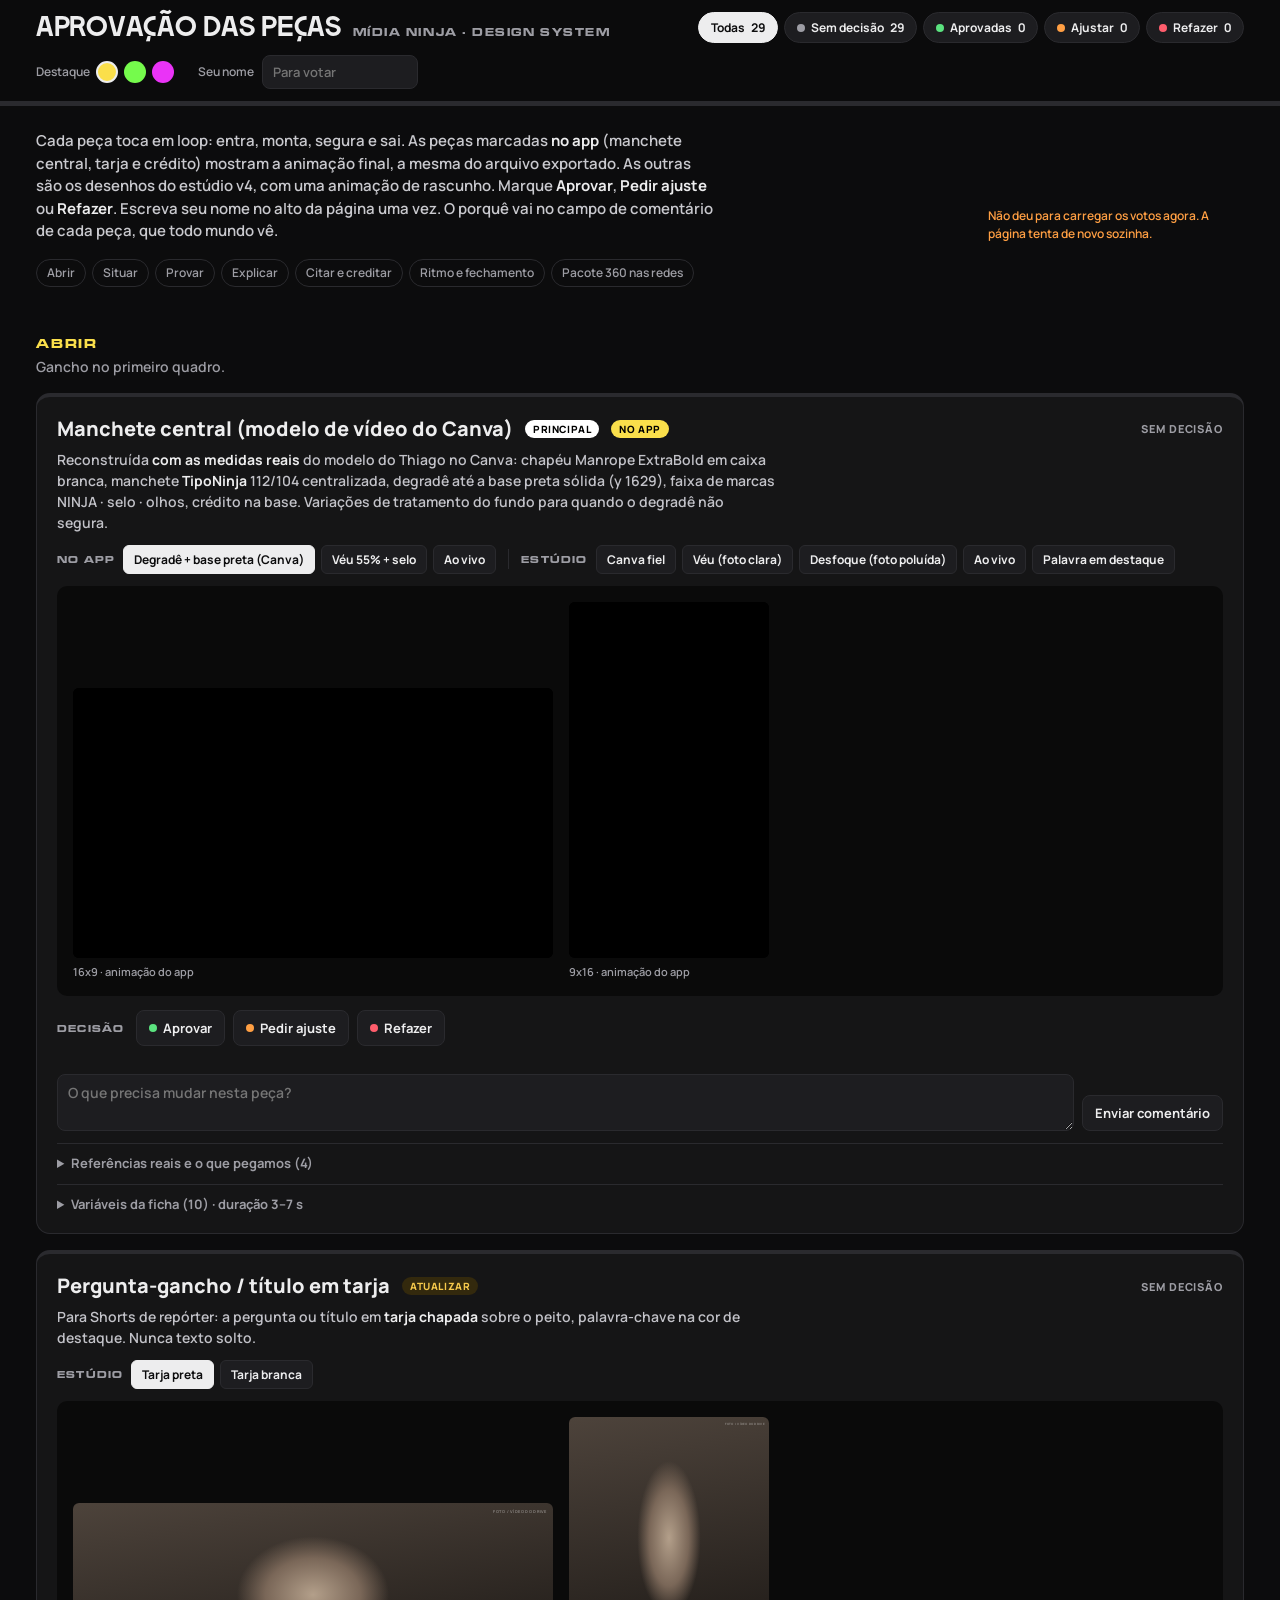
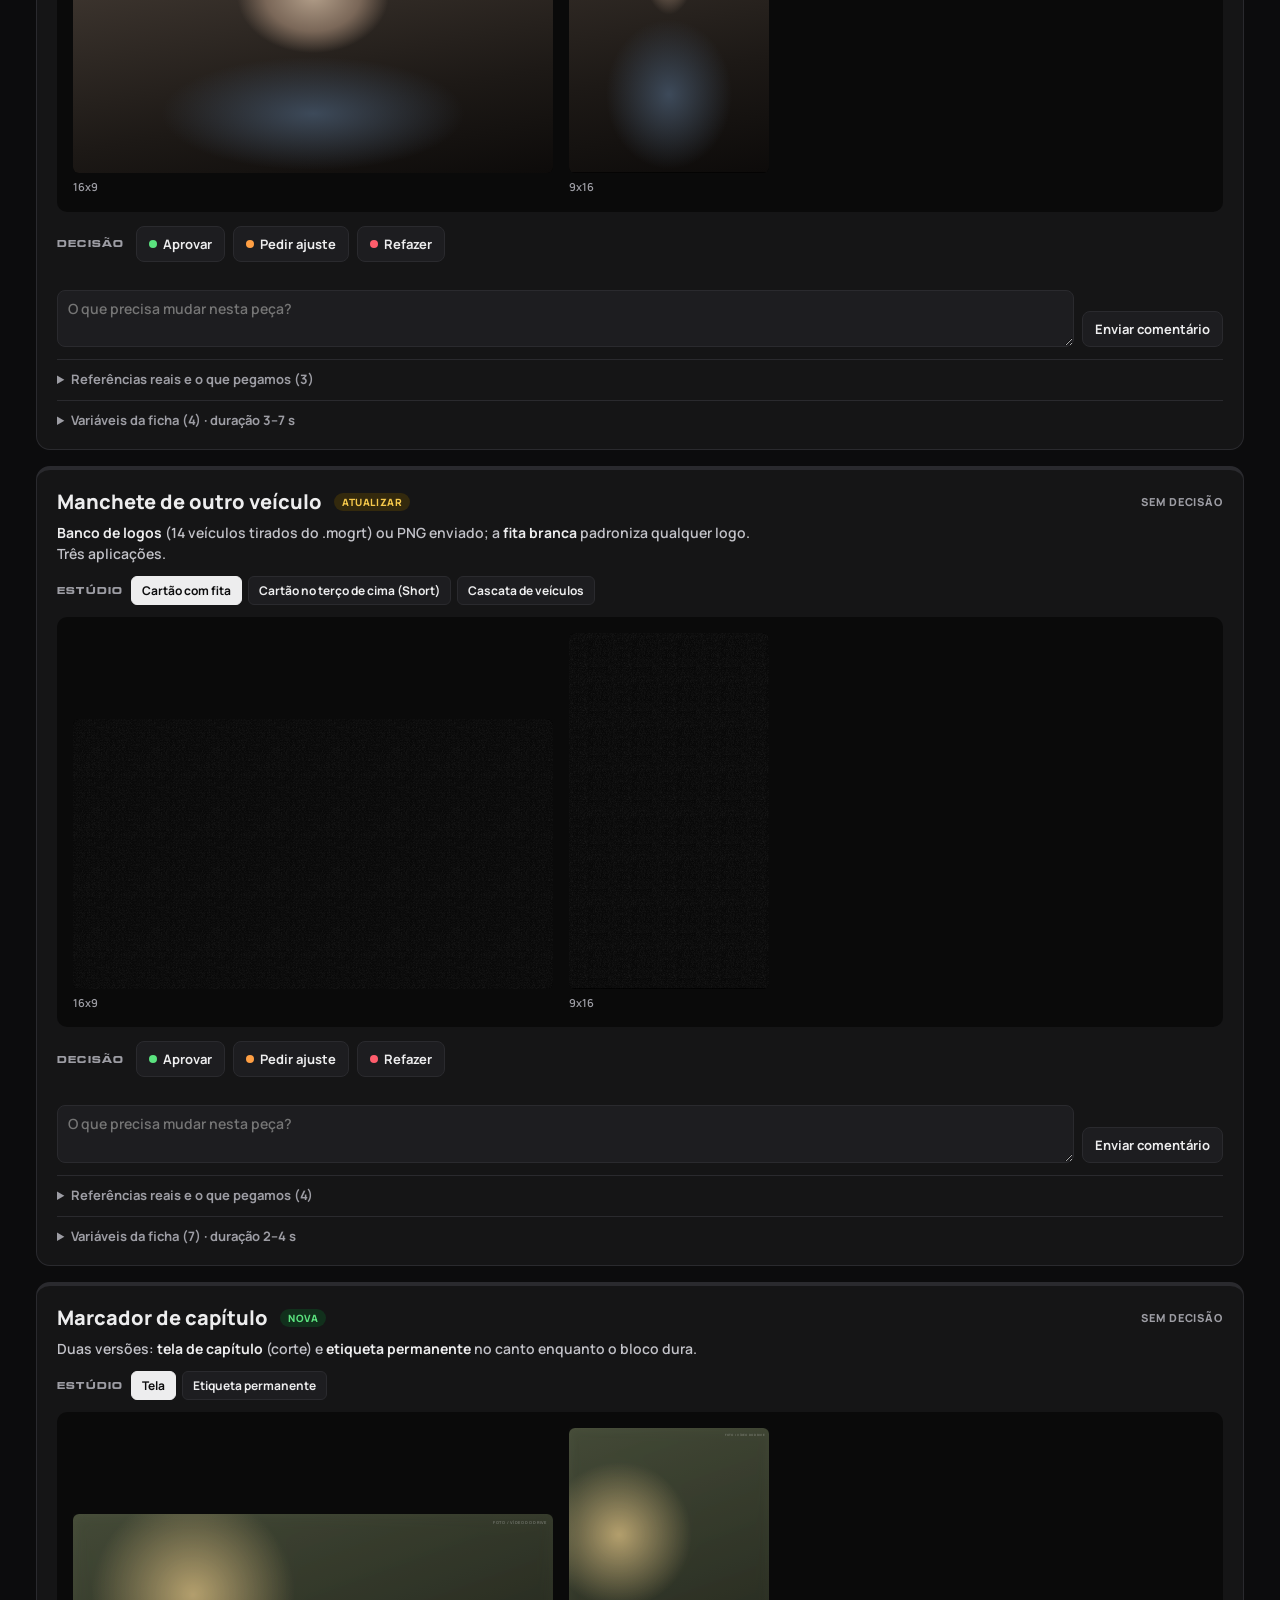
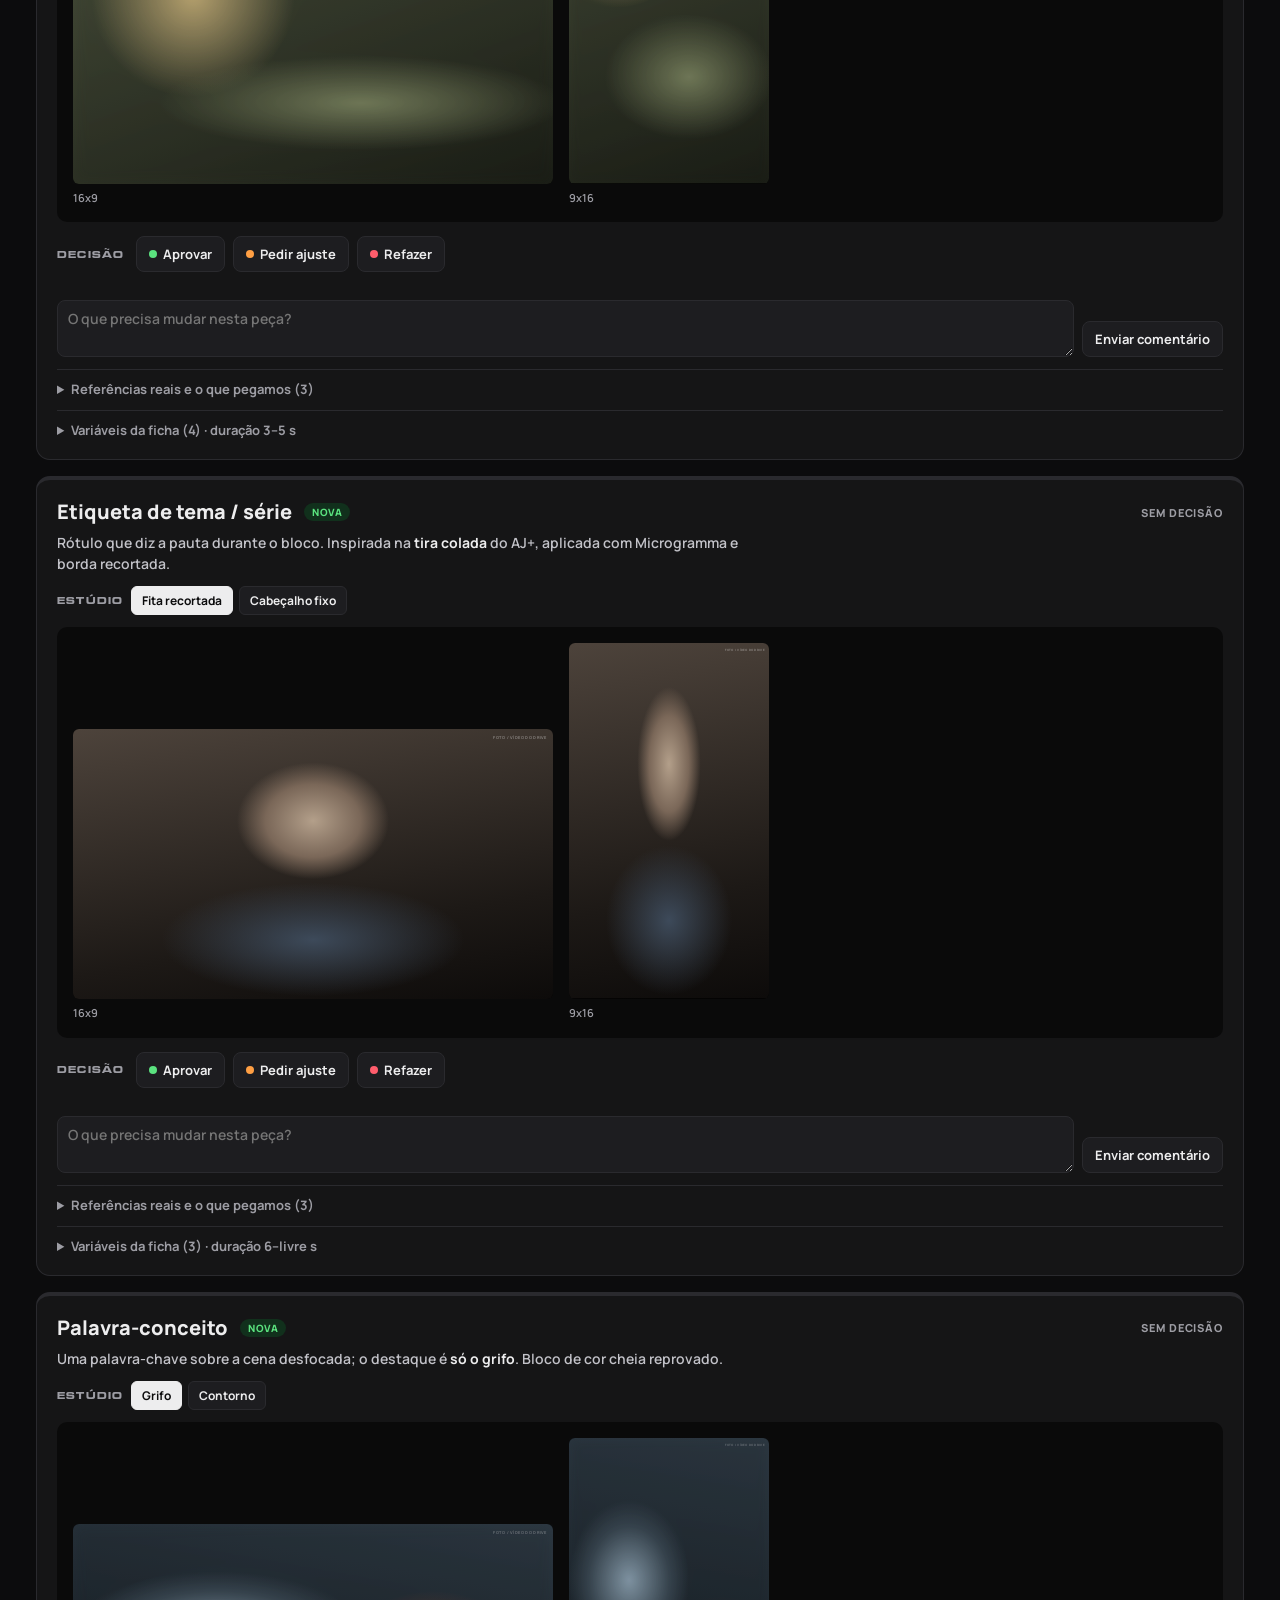
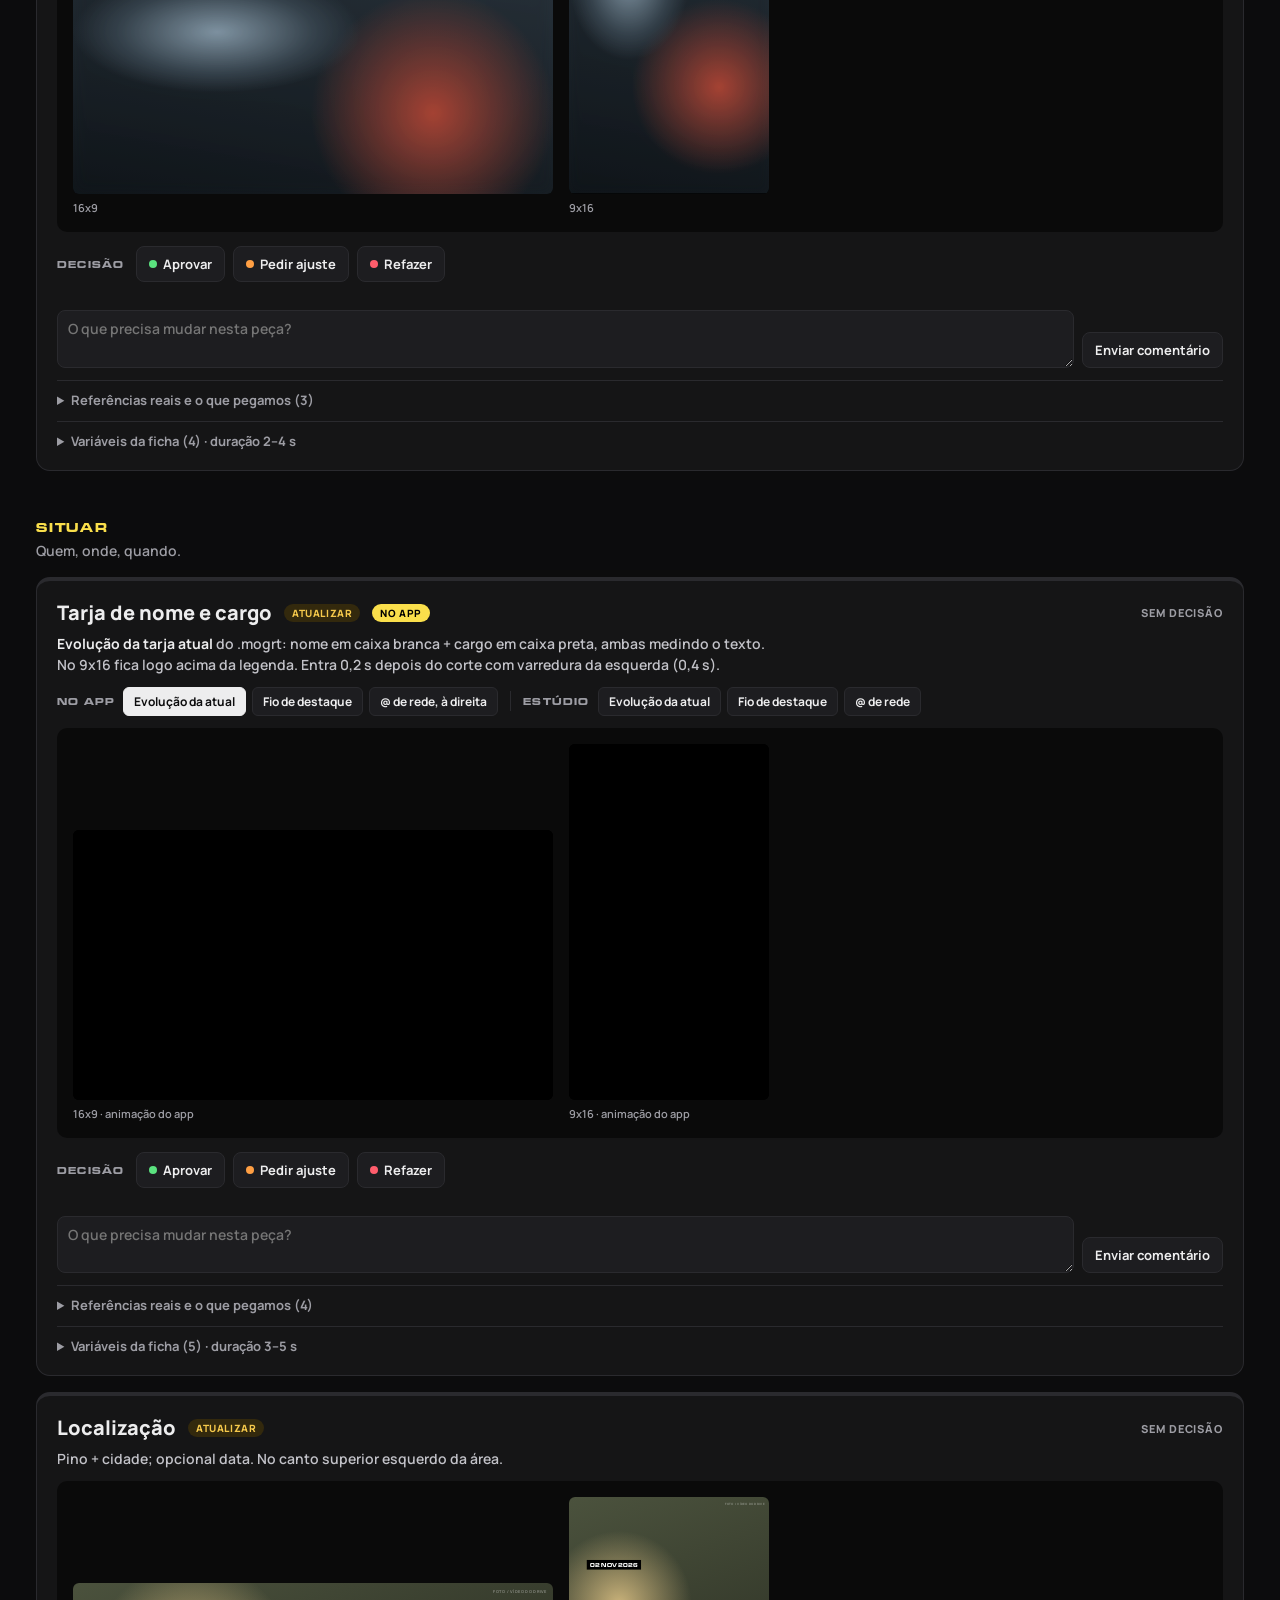
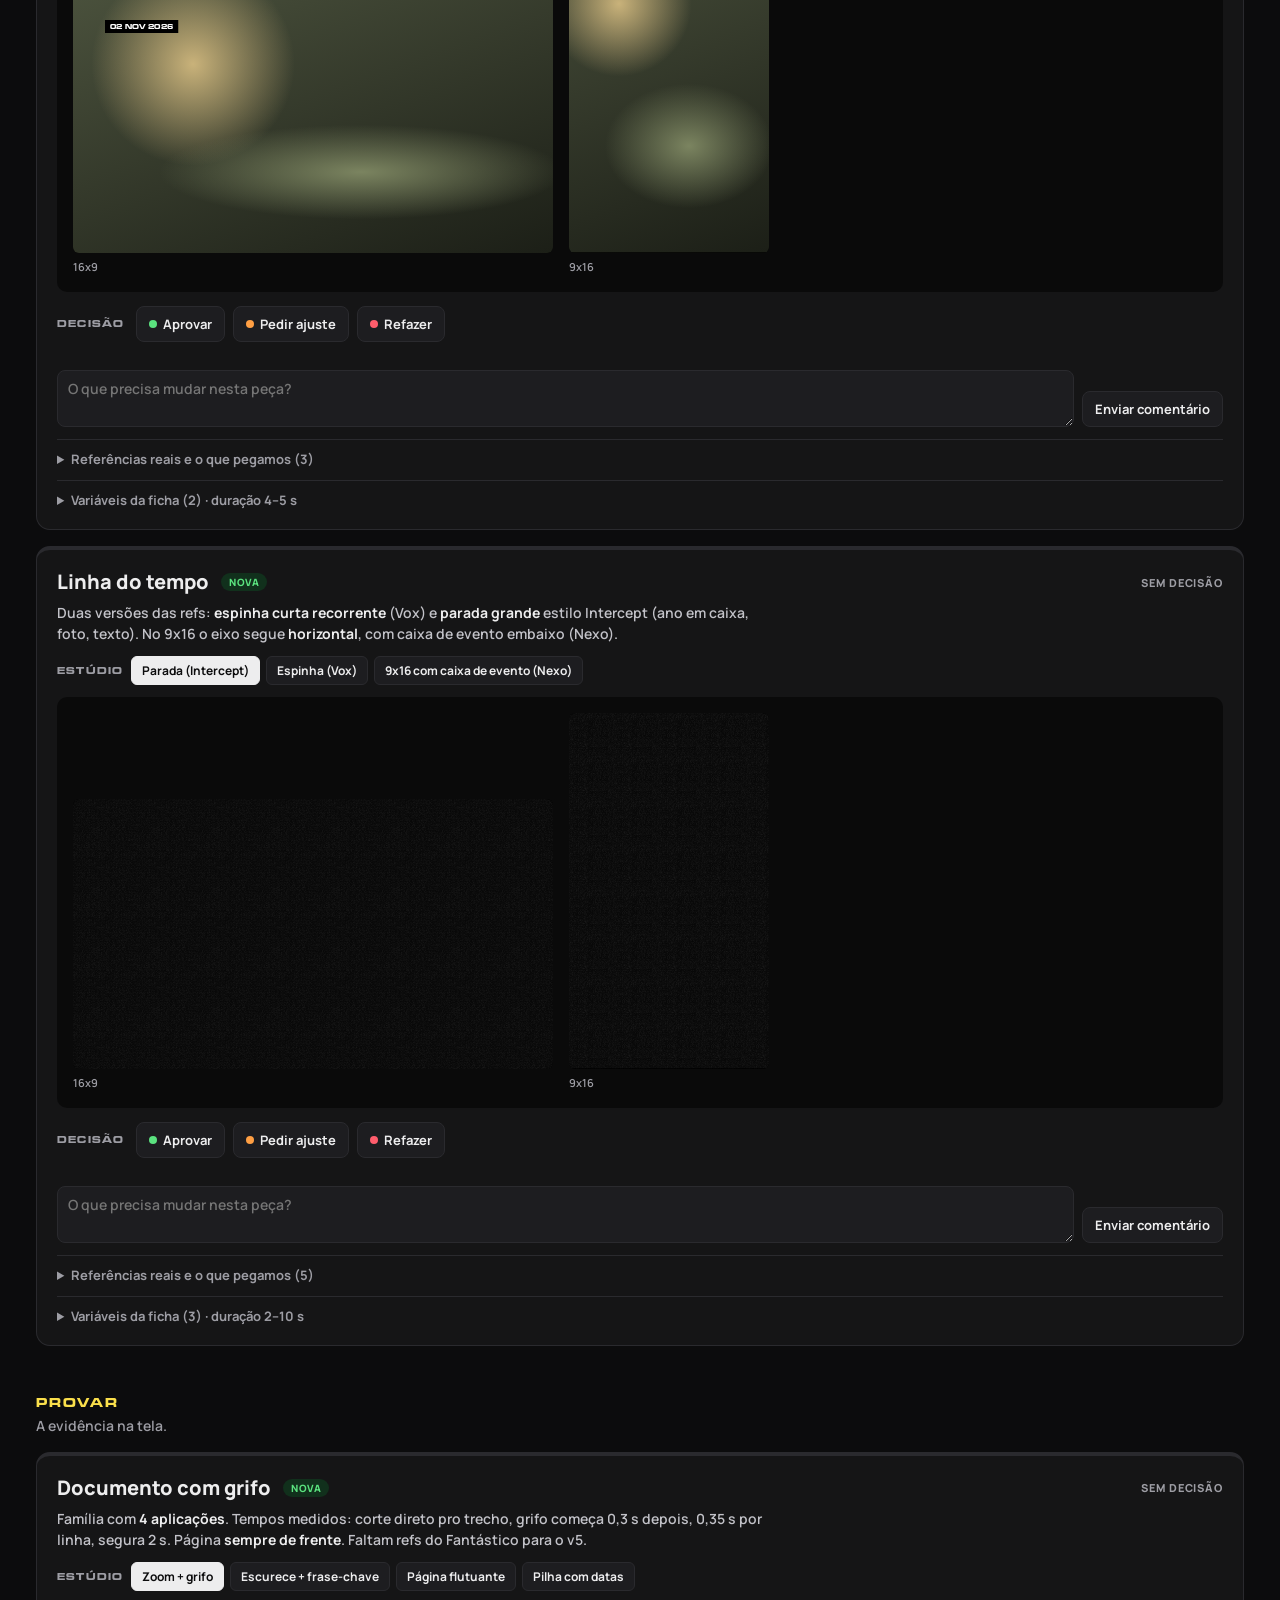
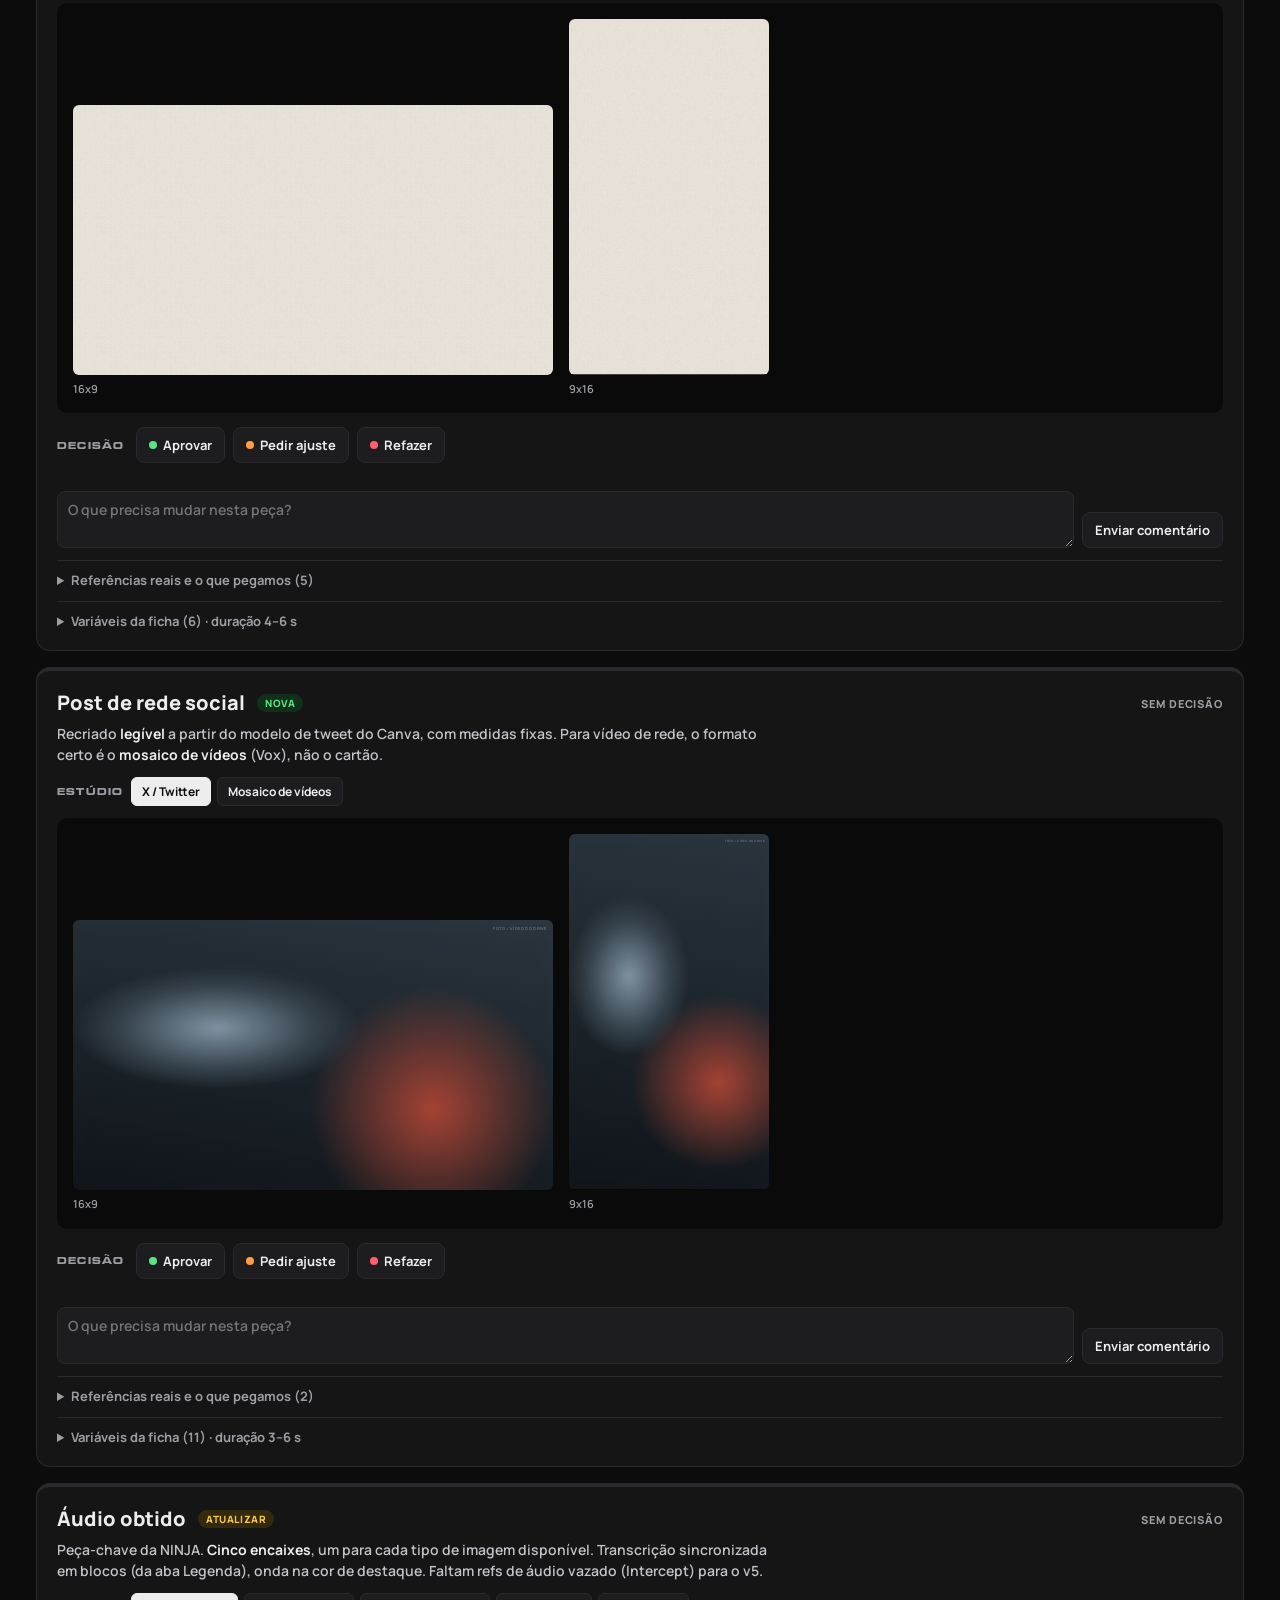
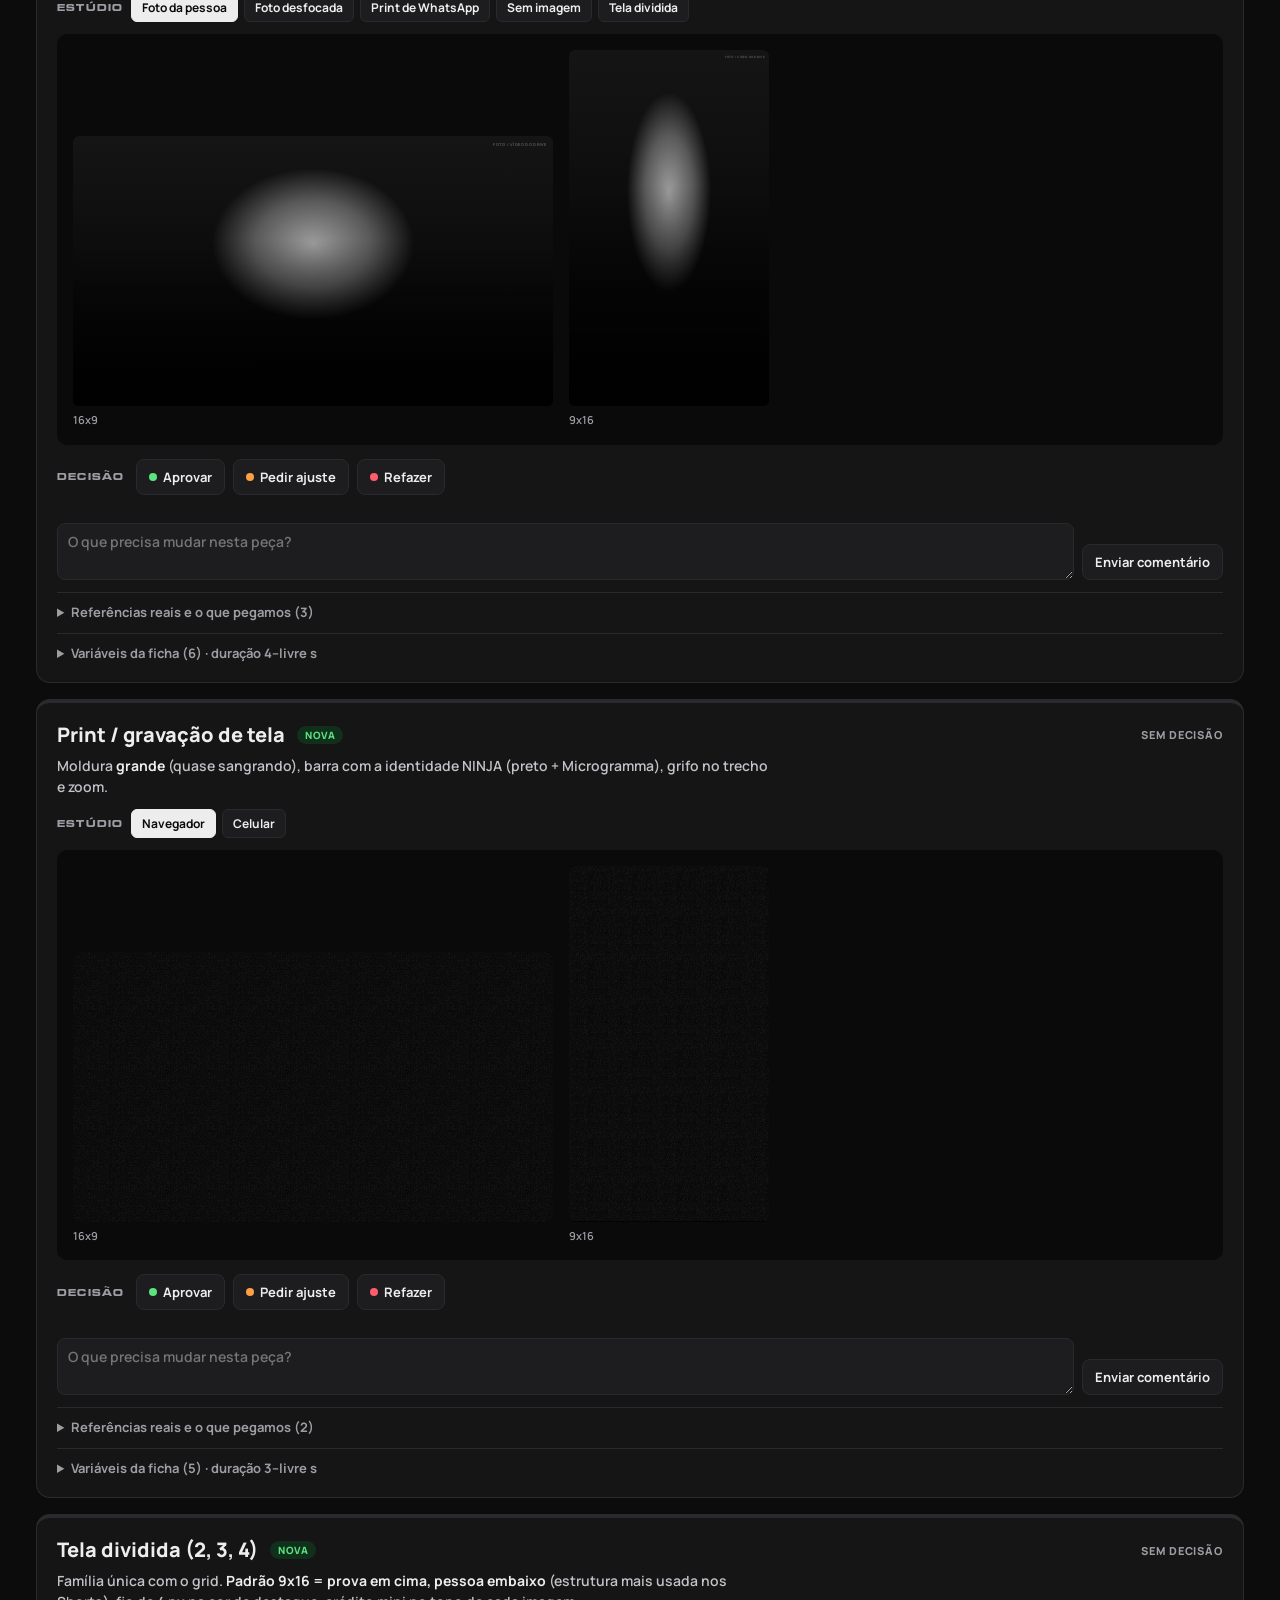
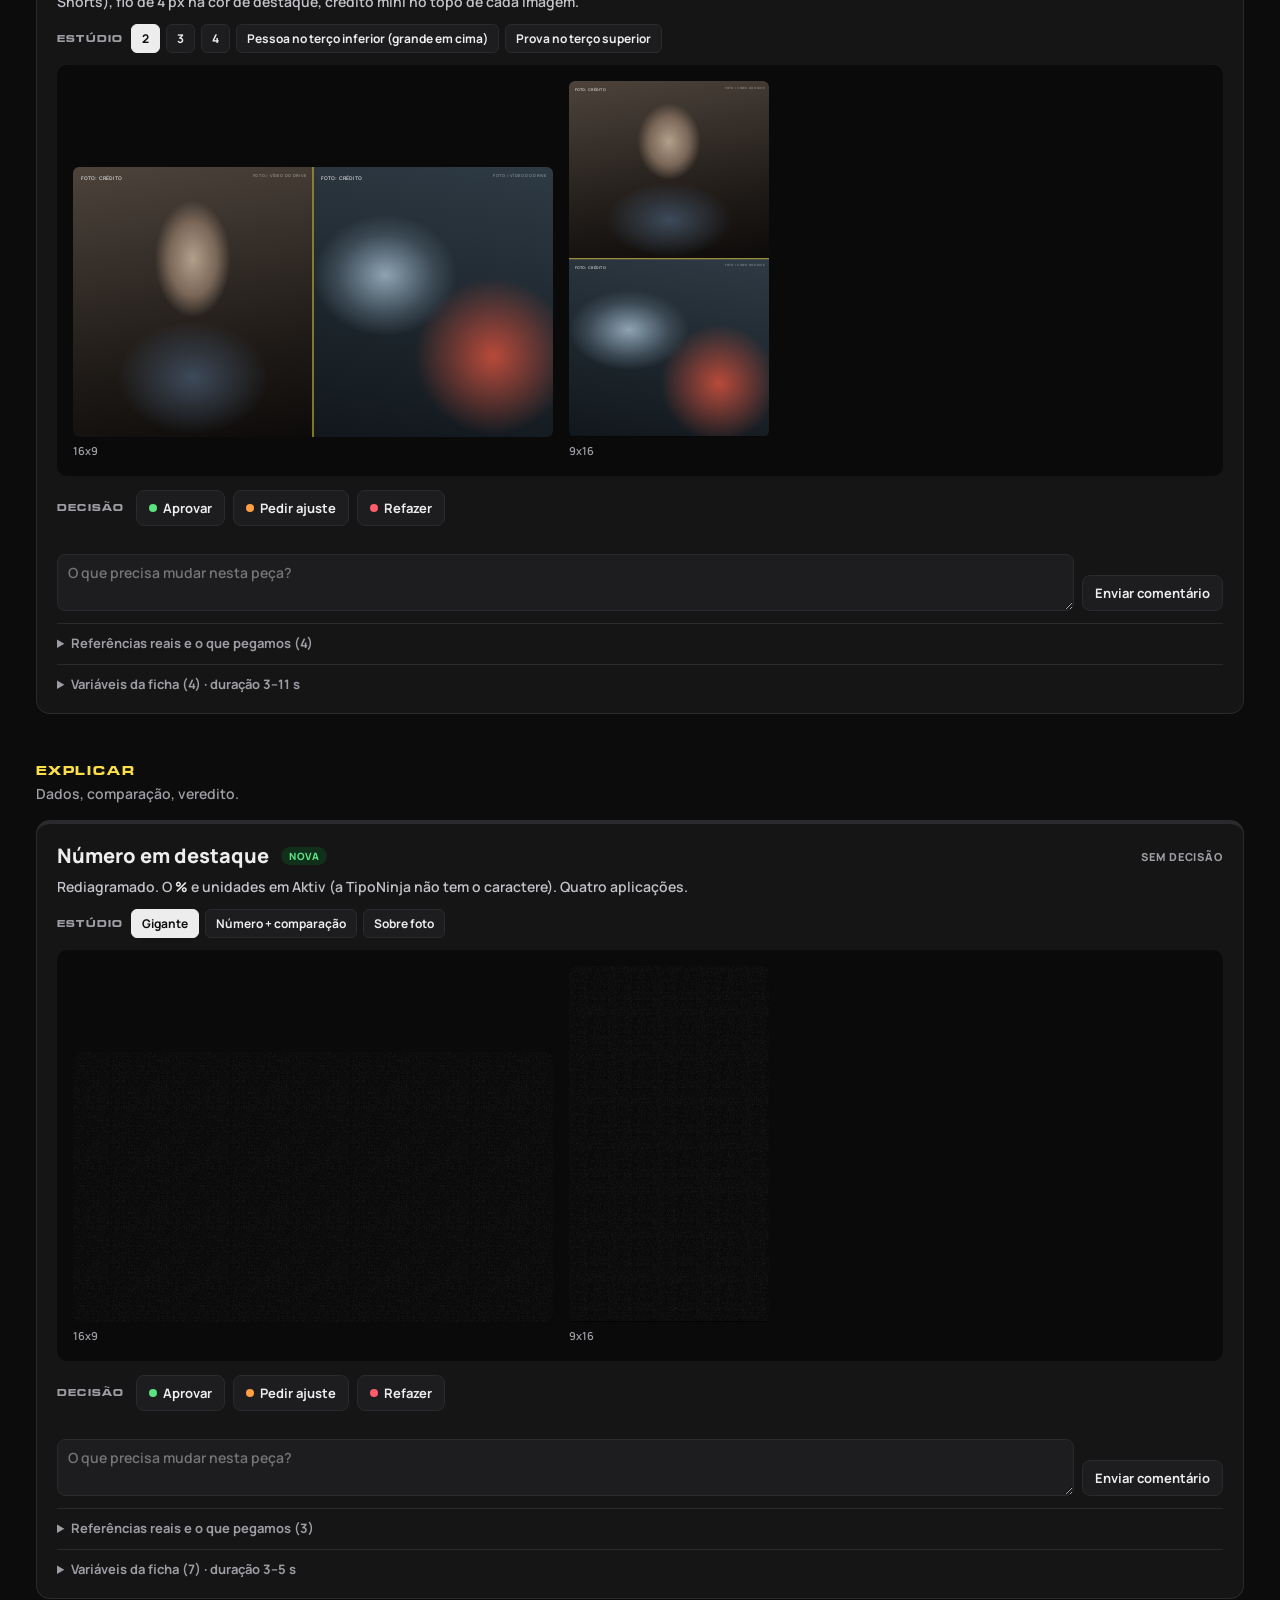
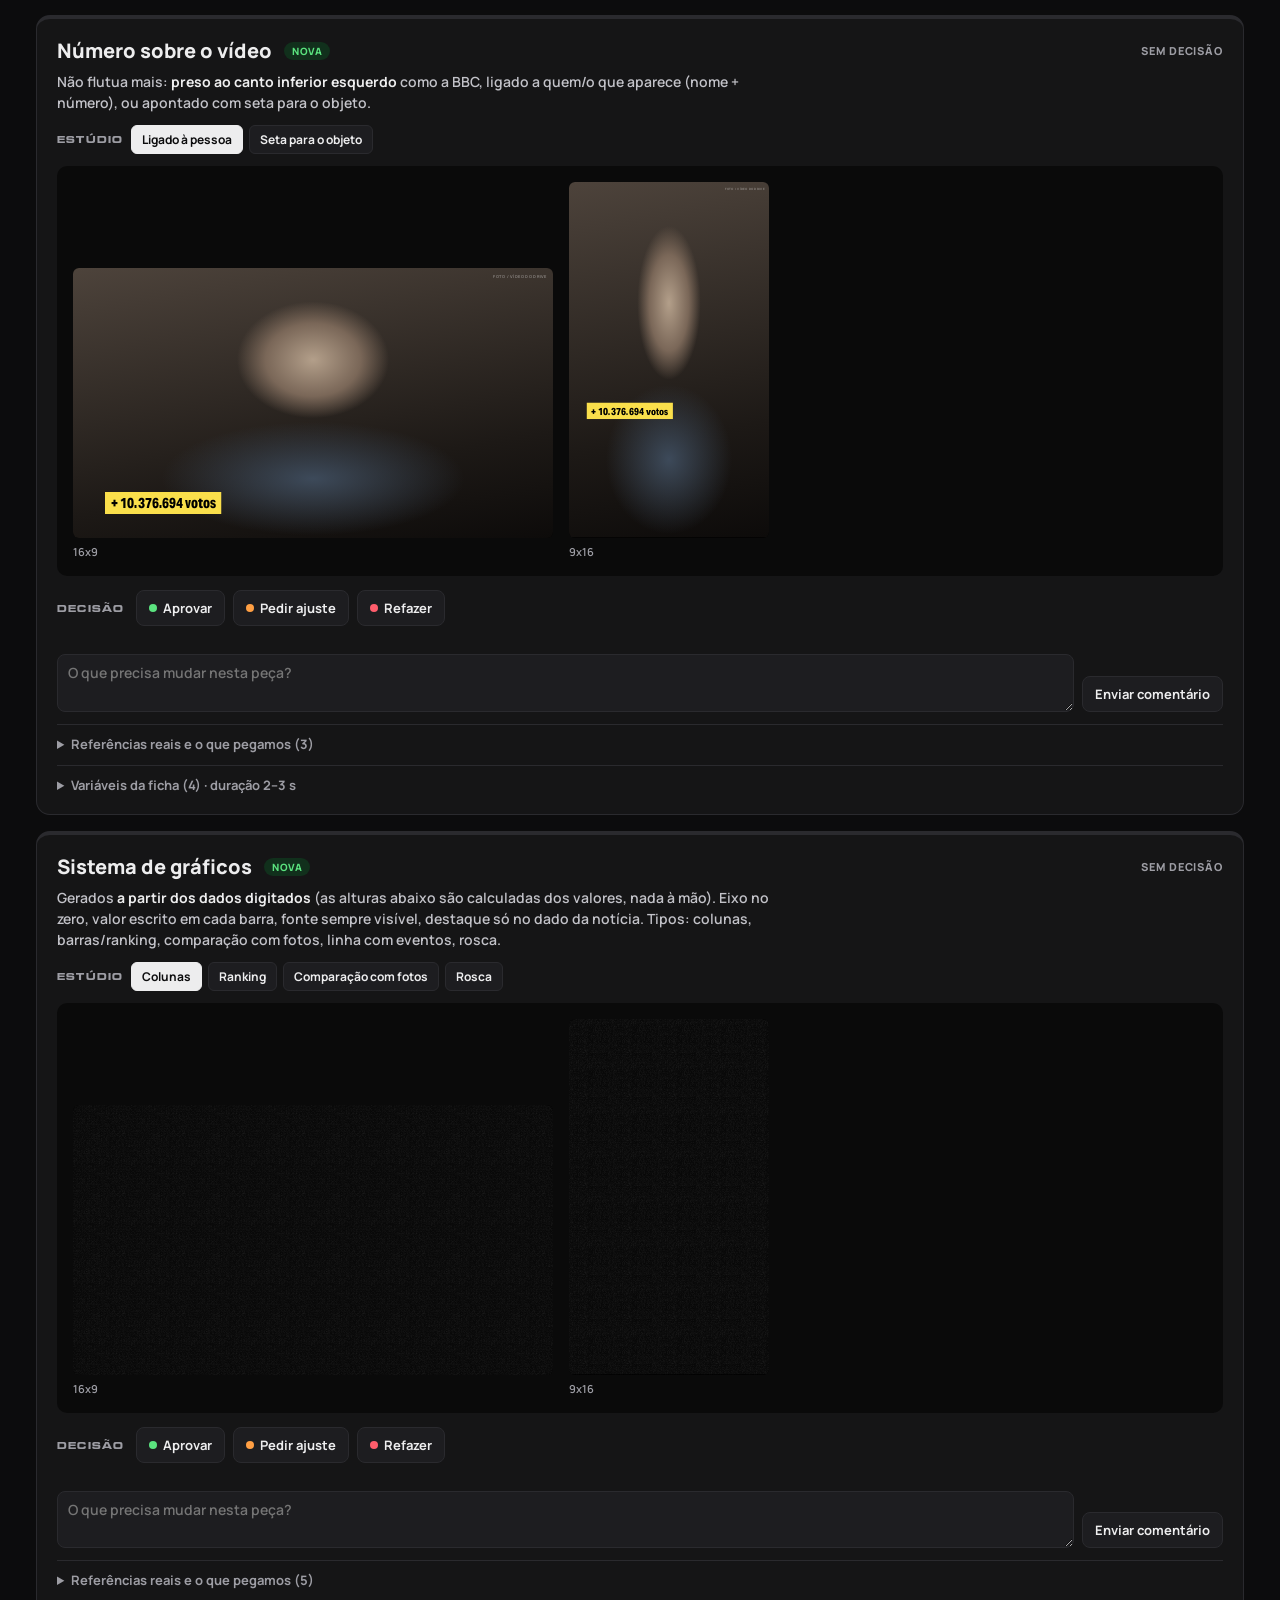
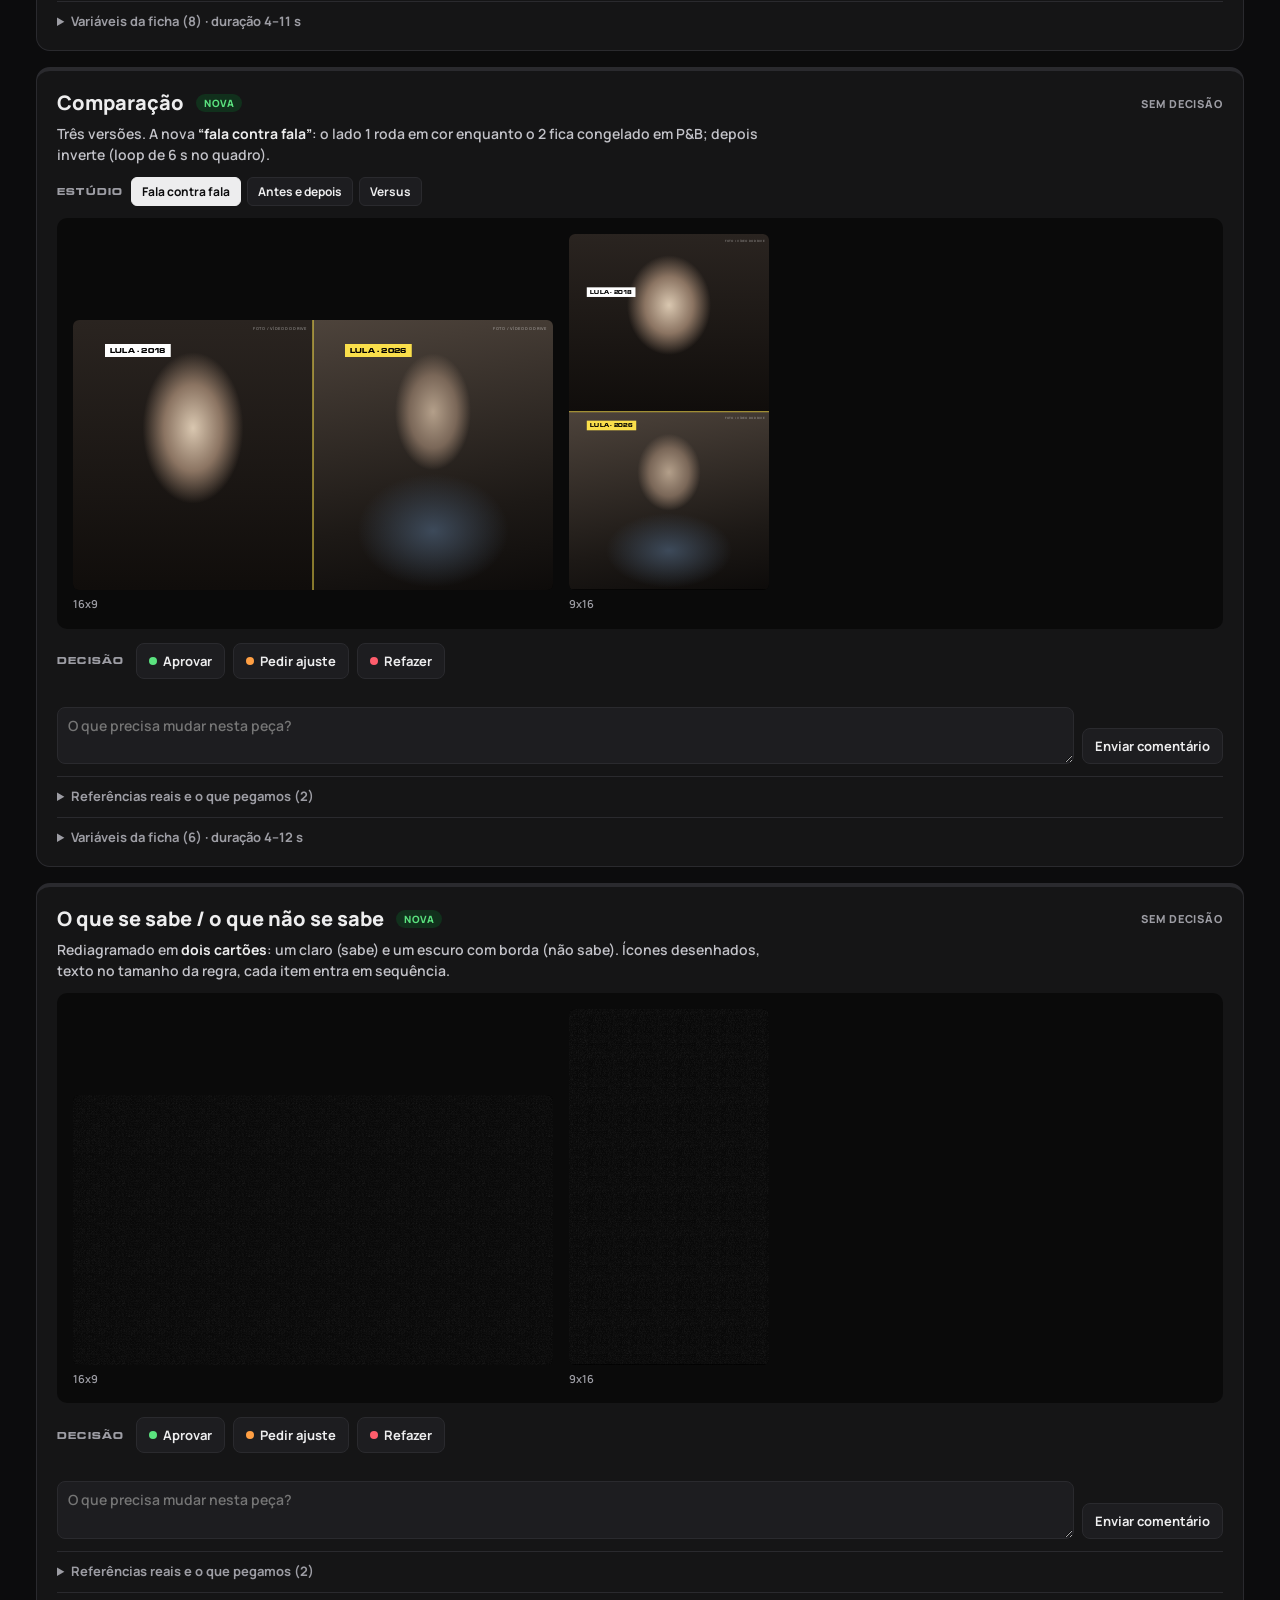
==== commit 6c52d7b3: "Liga a página à planilha de votos Co-Authored-By: Claude Opus 5.5 <noreply@anthropic.com>" ====
--- a/index.html
+++ b/index.html
@@ -225,7 +225,7 @@
 </main>
 
 <script>
-const PUBLICO={"api":""};
+const PUBLICO={"api":"https://script.google.com/macros/s/AKfycbxRqFlNalYDBRXFZYEIL7WZoQMdvUwAX0qMfaa9sdXzvbt8sWSx-DoYO63Cbr923hWn/exec"};
 const slugLogo=s=> s.normalize('NFD').replace(/[\u0300-\u036f]/g, '').toLowerCase().replace(/[^a-z0-9]+/g, '-').replace(/^-|-$/g, '');
 
 const MODO="ex";const tx=(e,mn,mx)=>MODO=="min"?mn:MODO=="max"?mx:e;
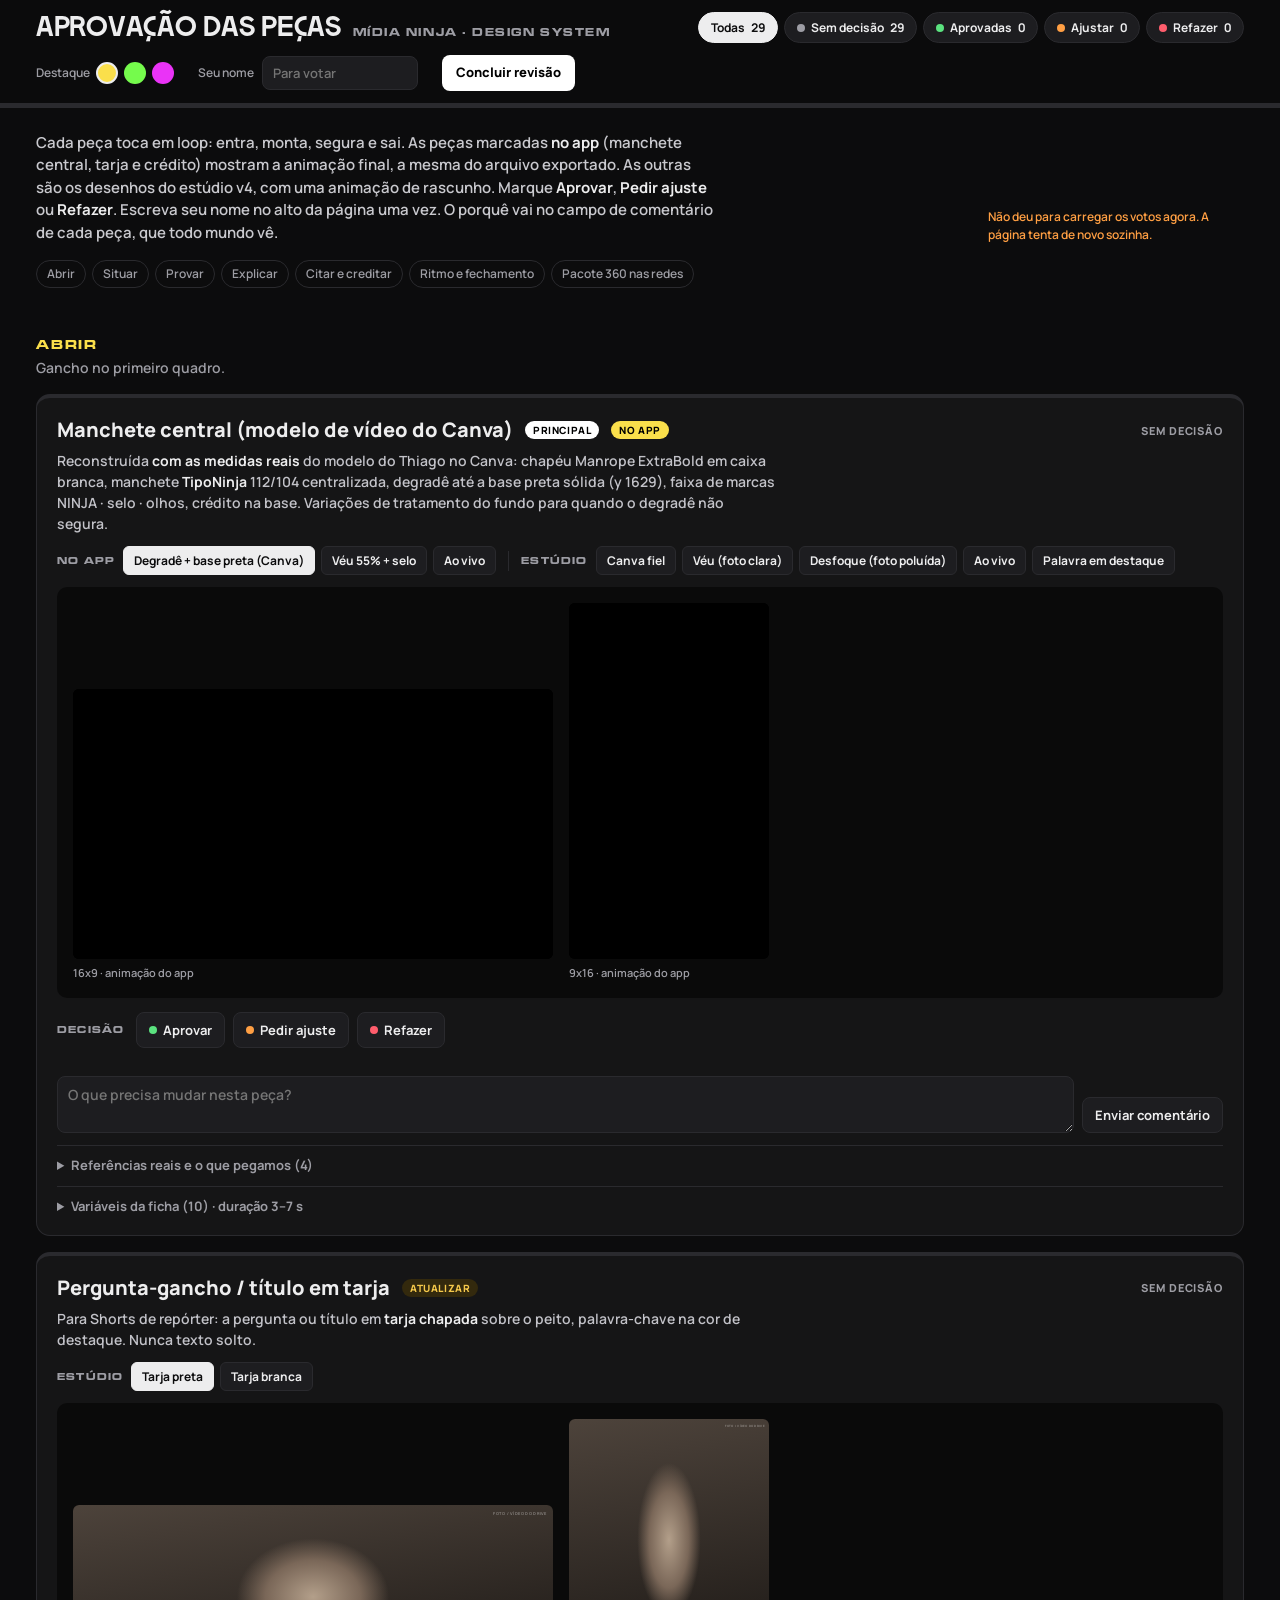
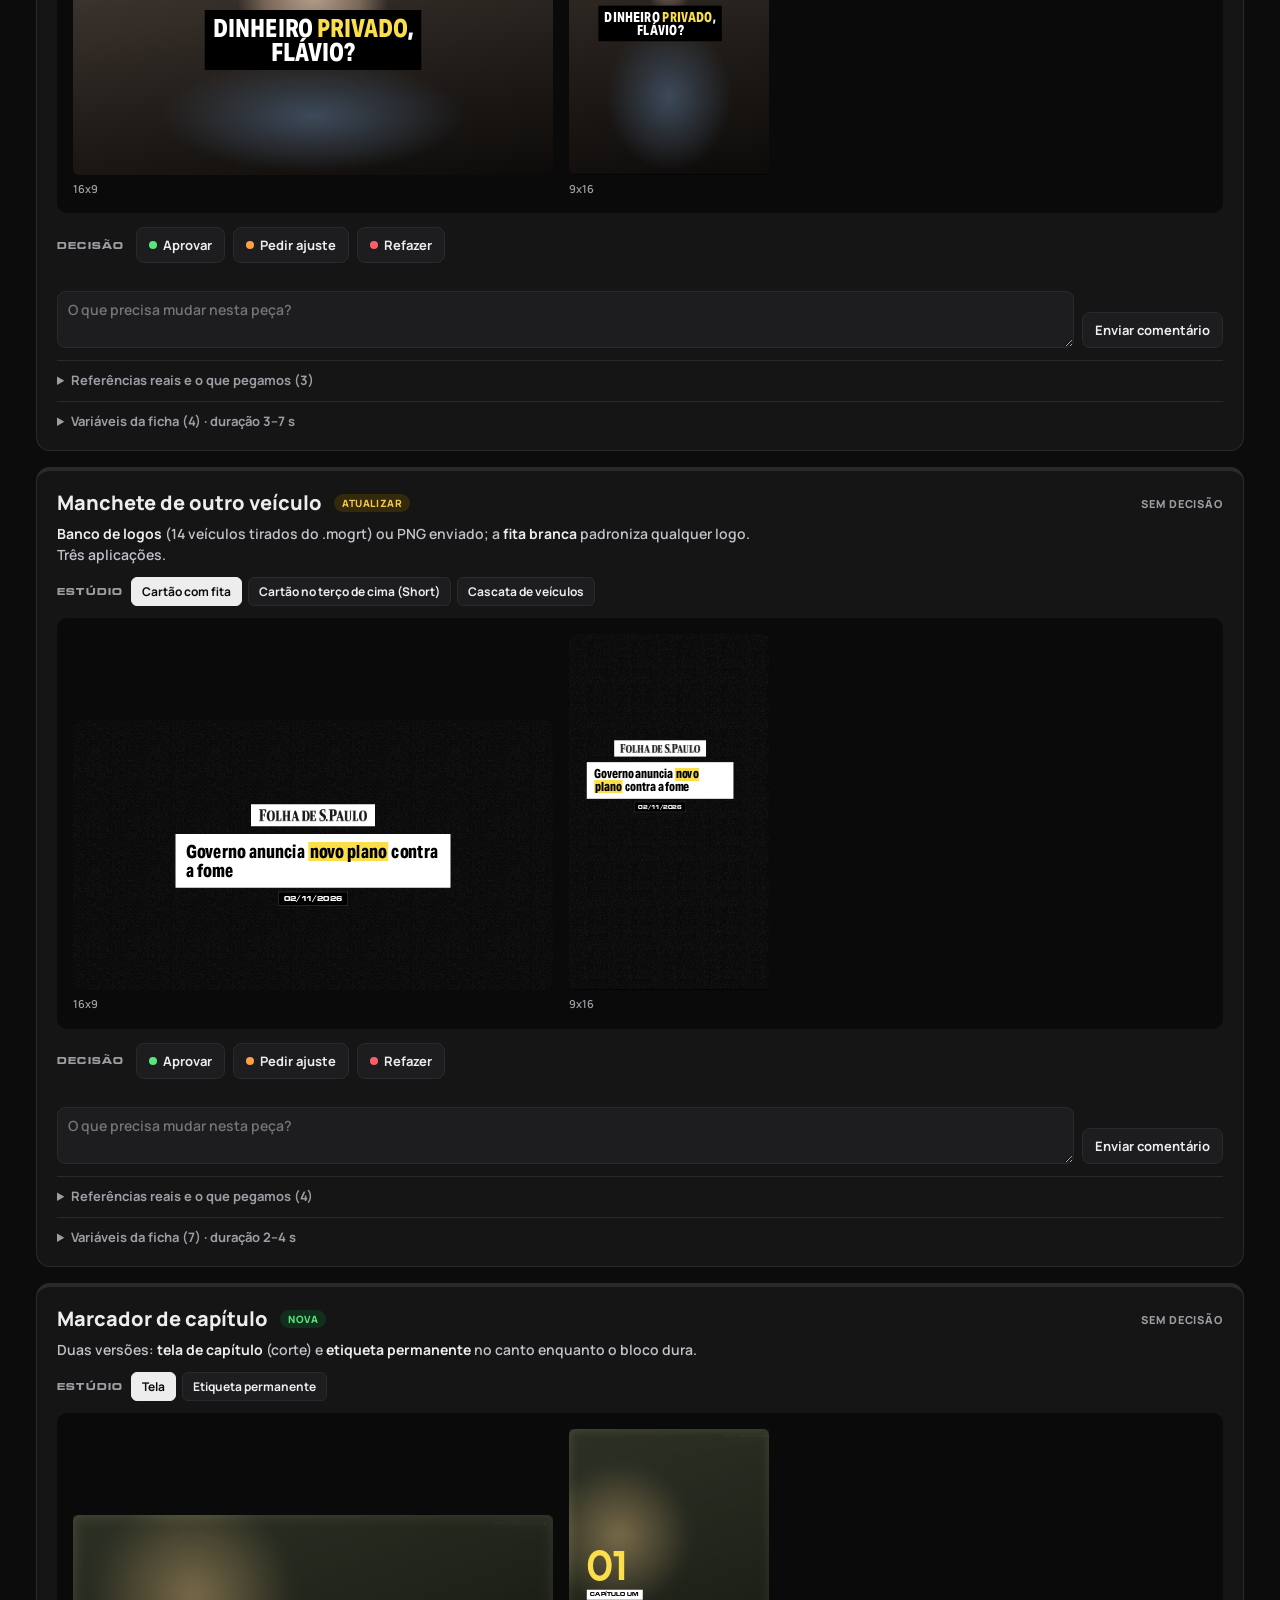
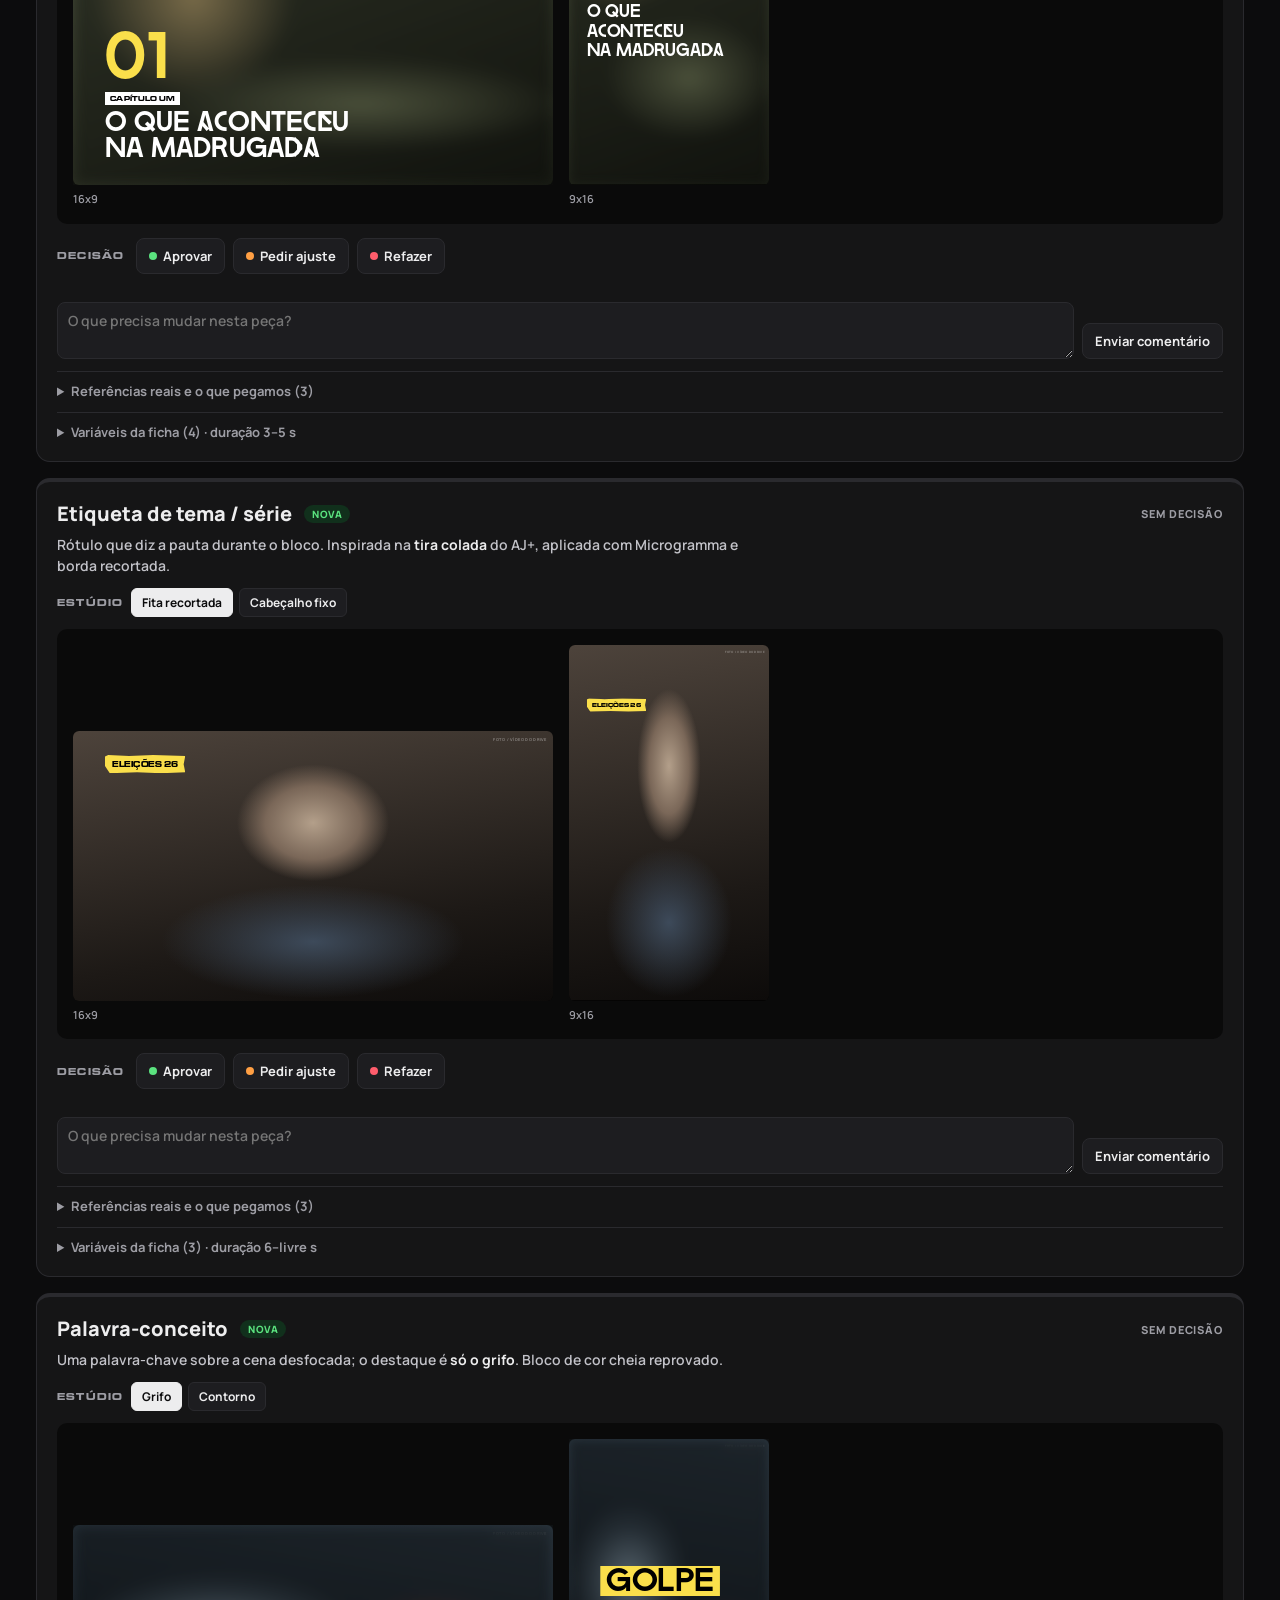
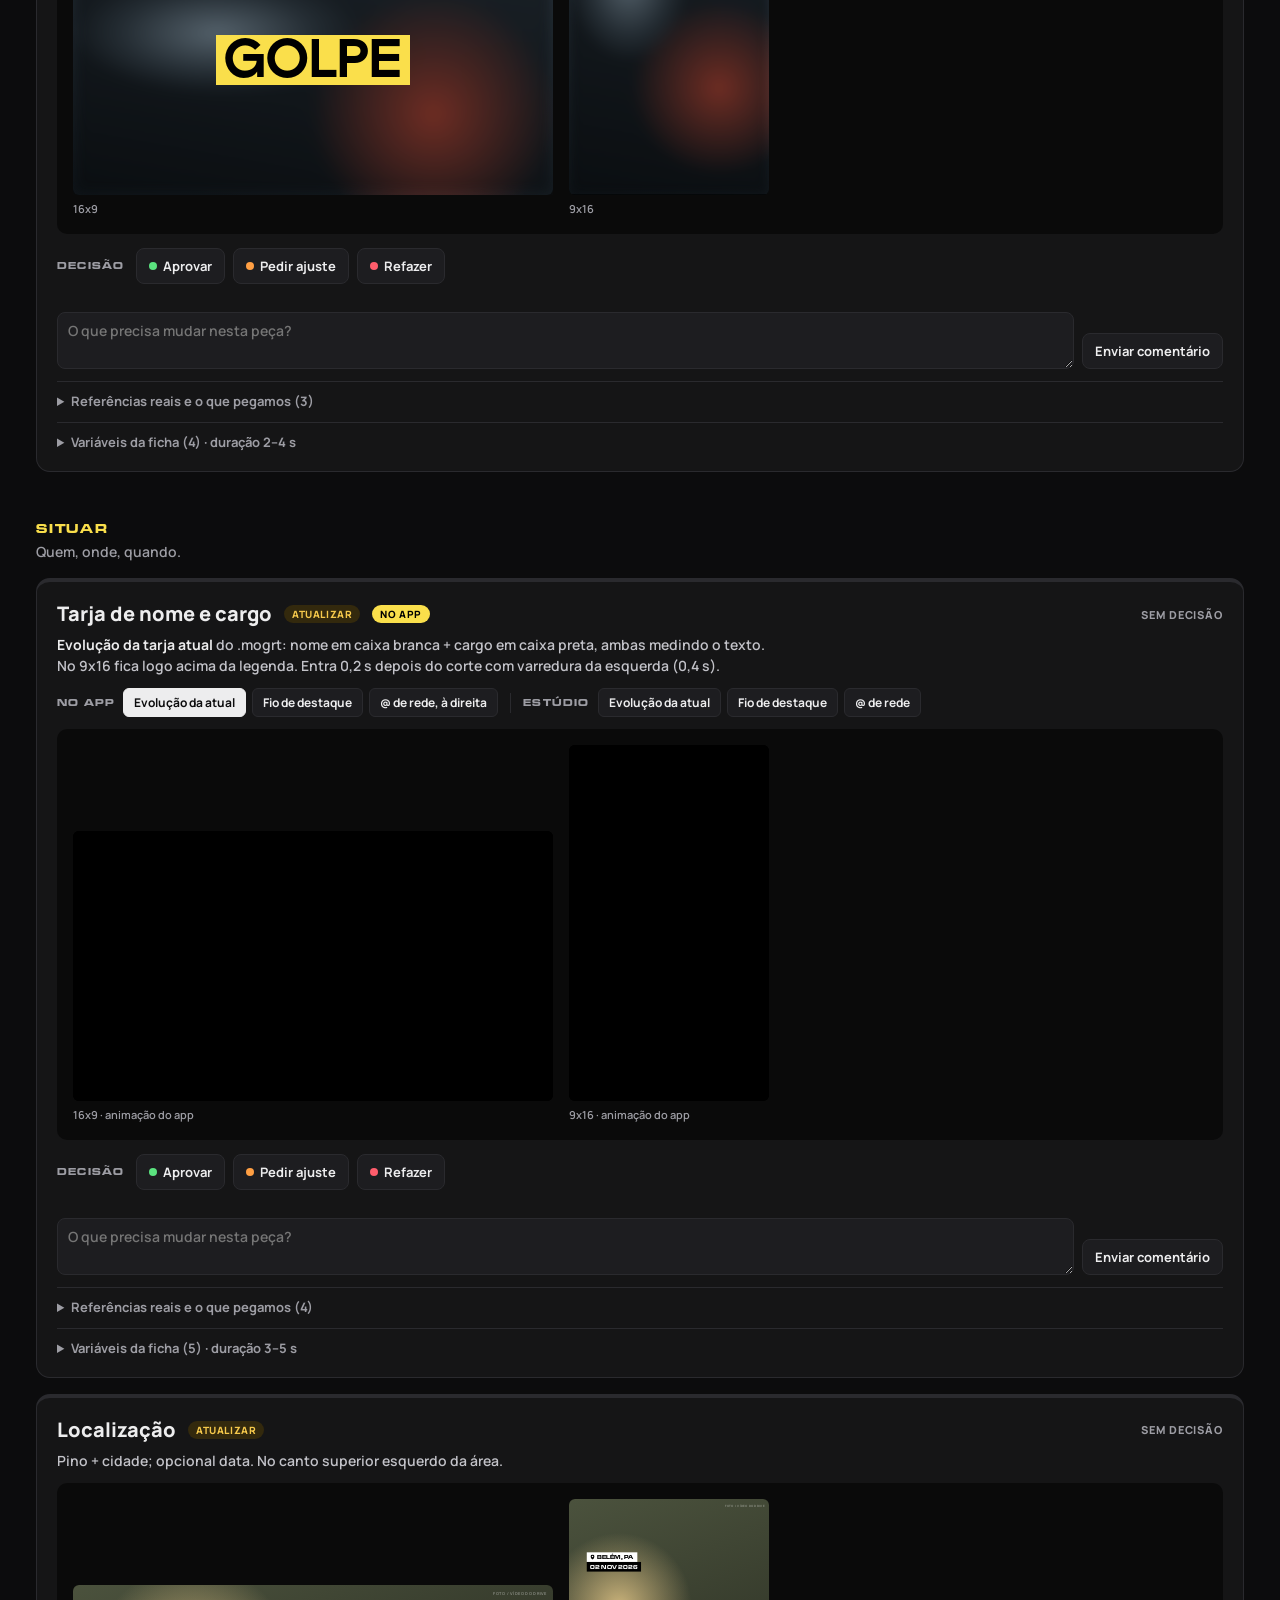
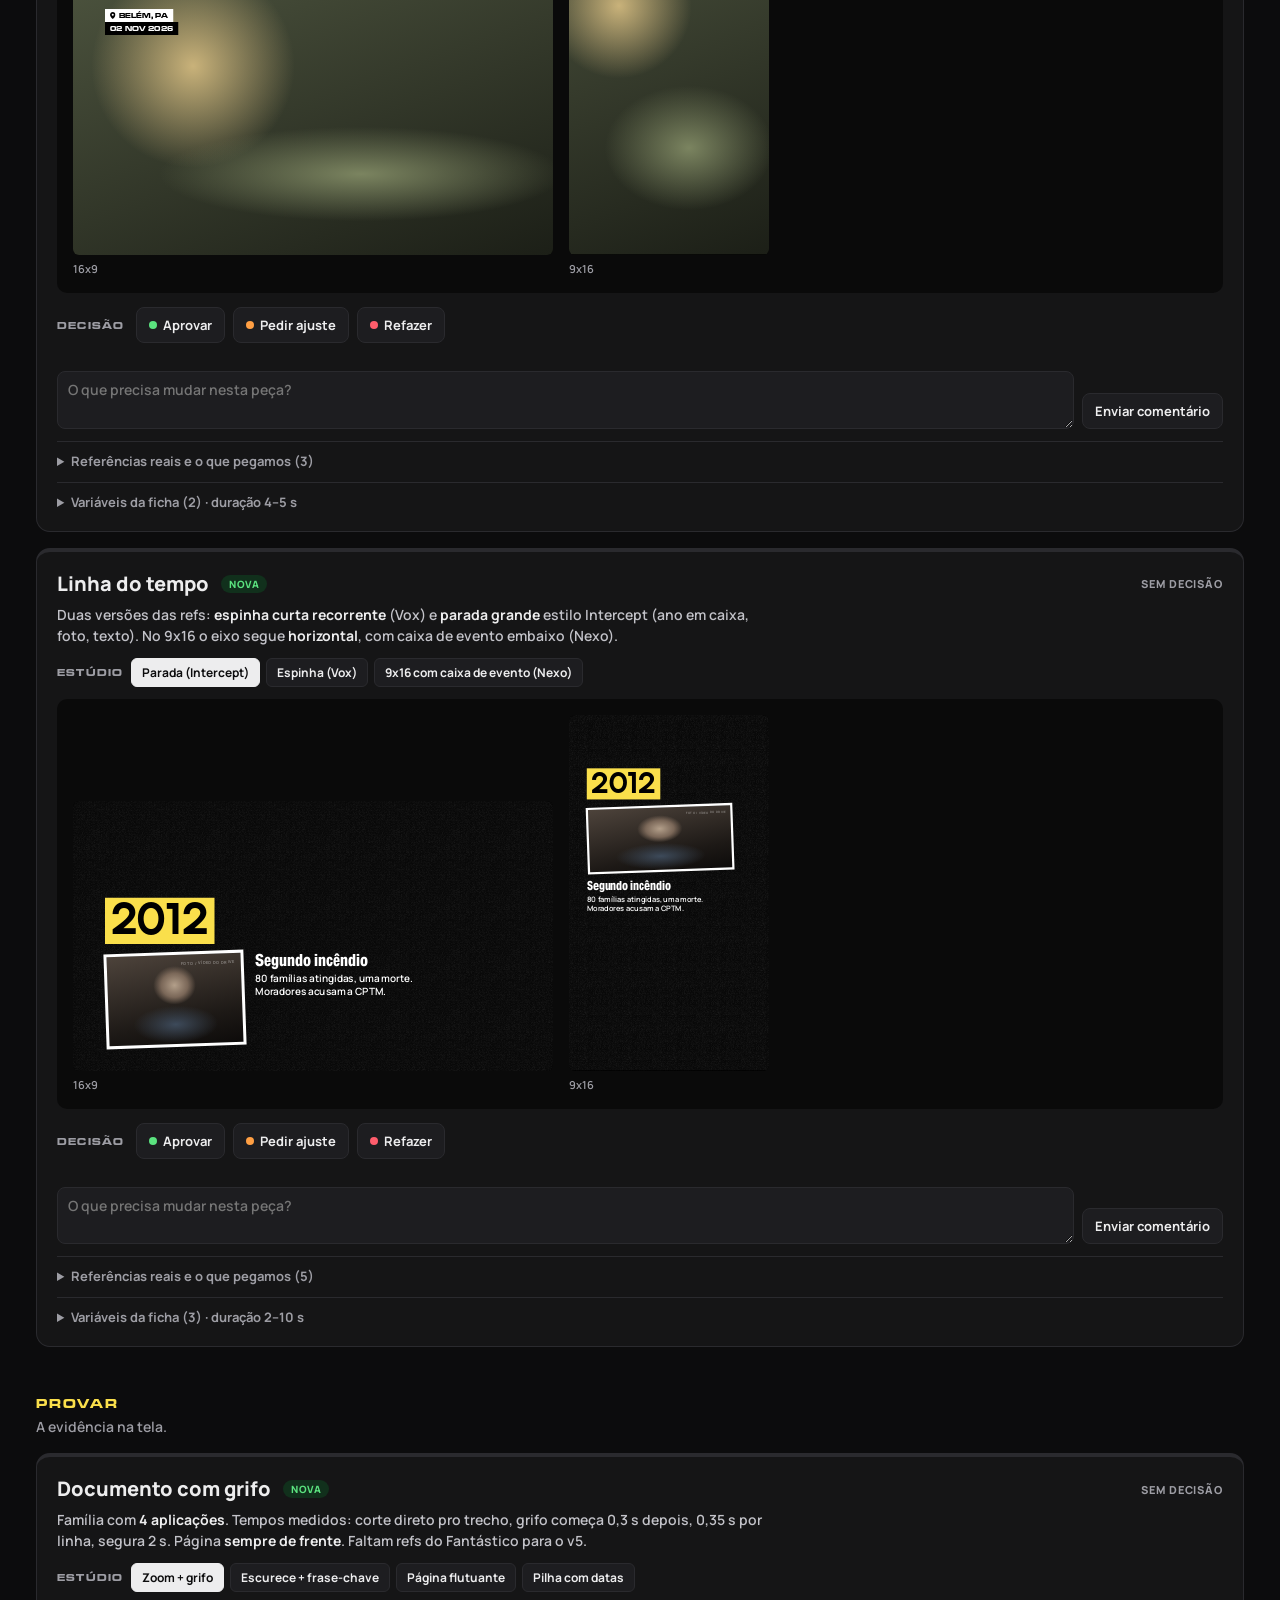
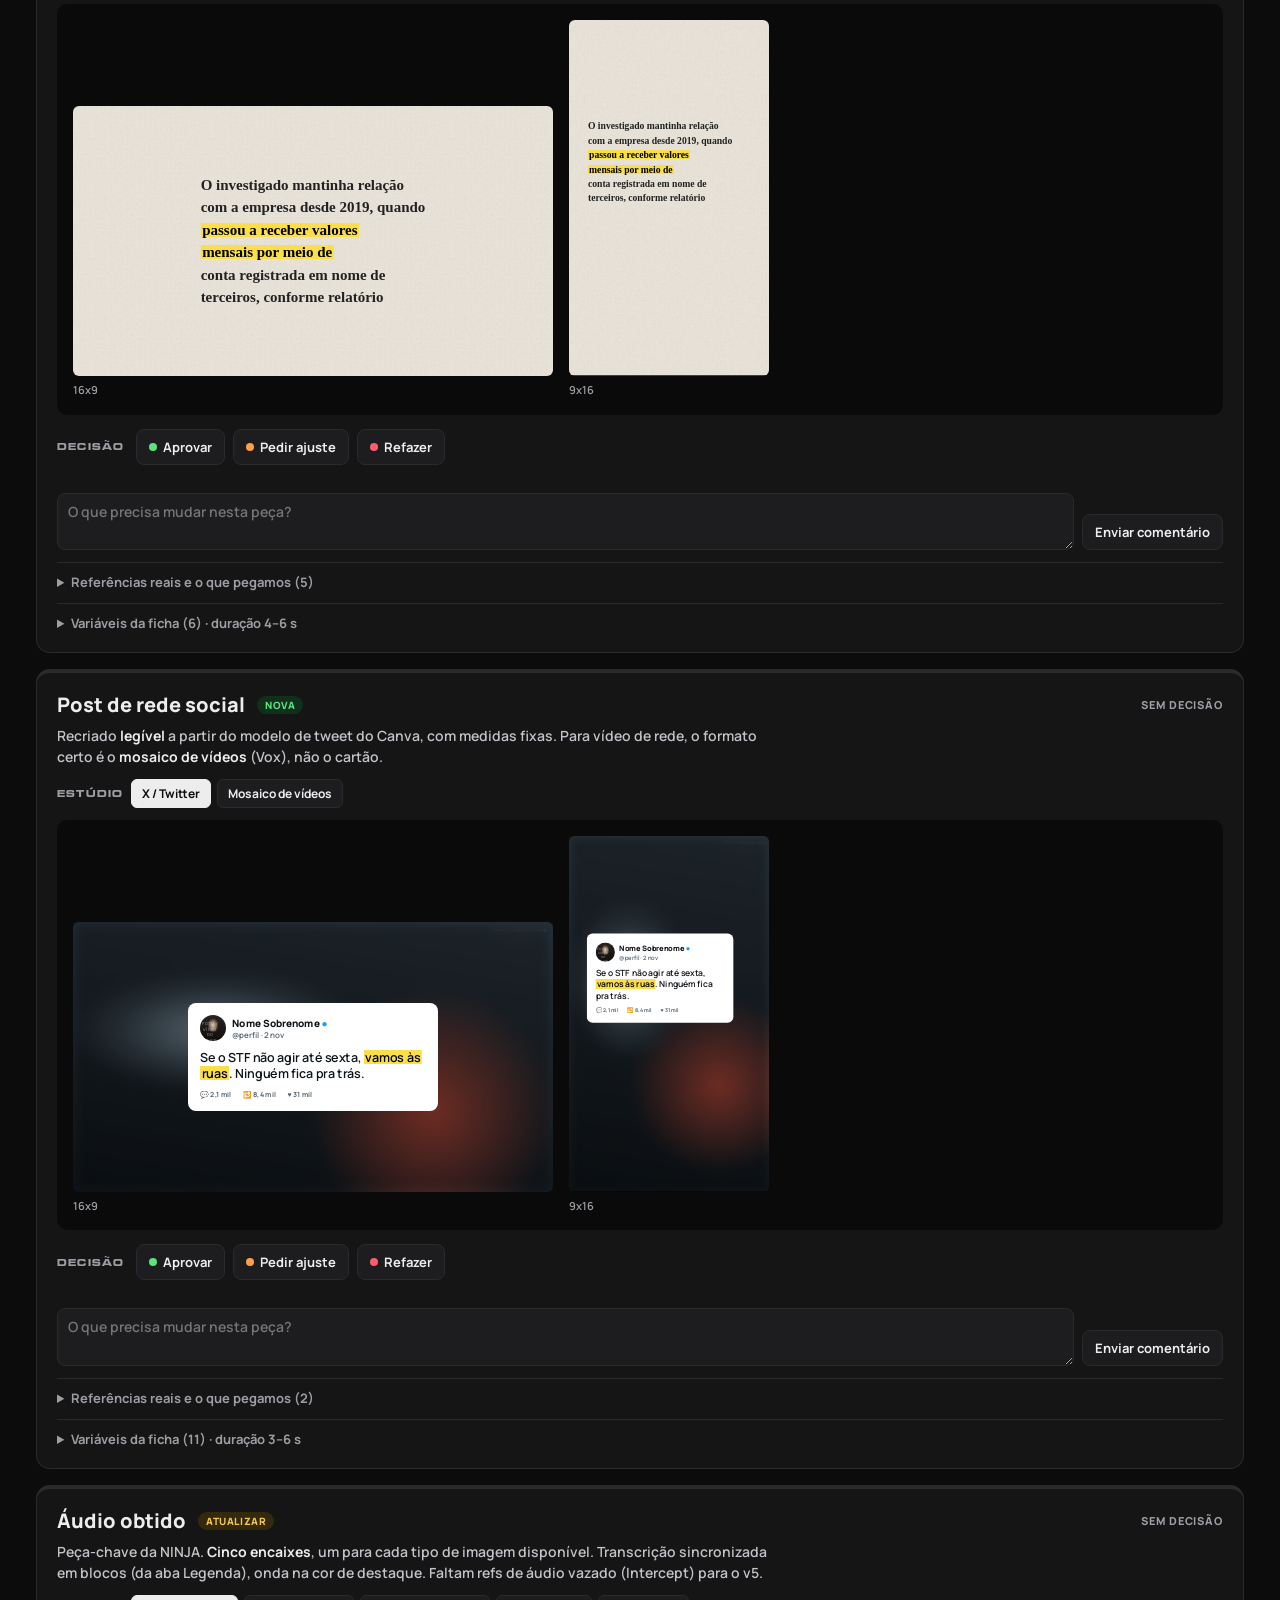
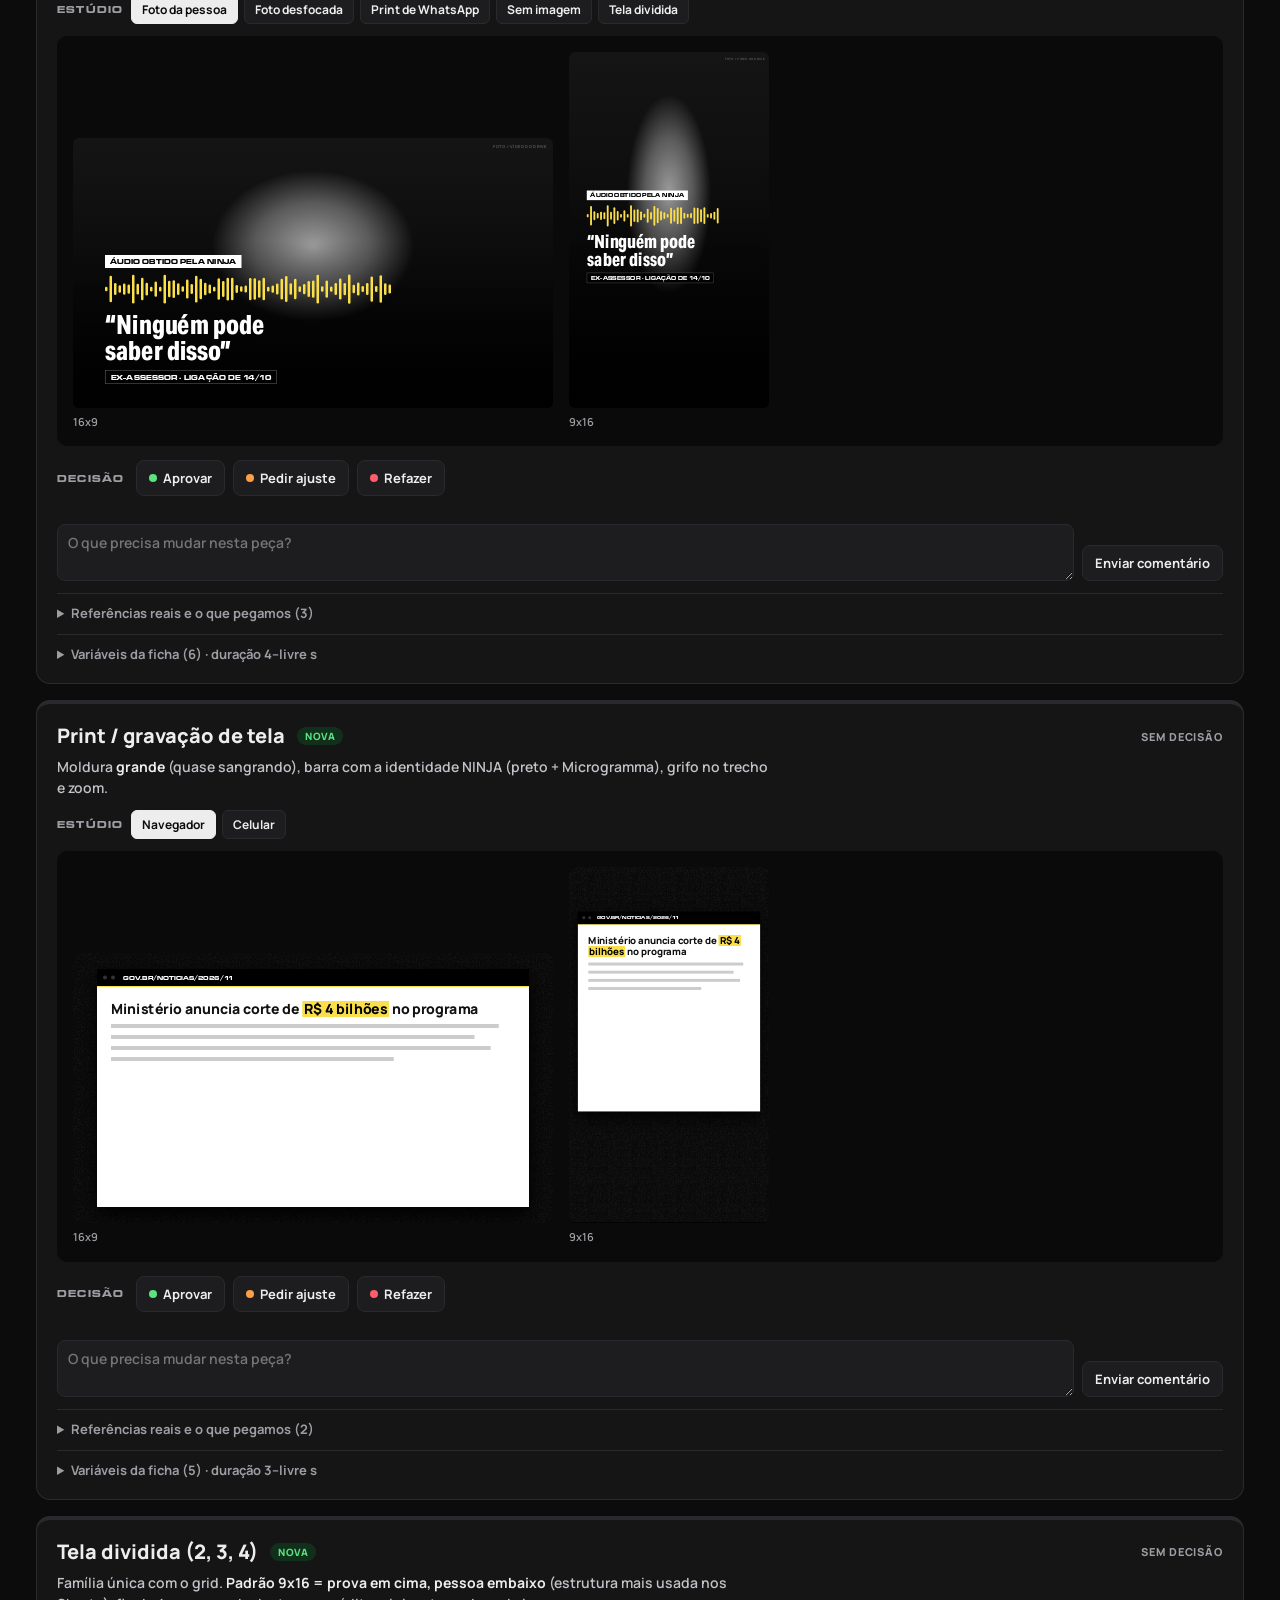
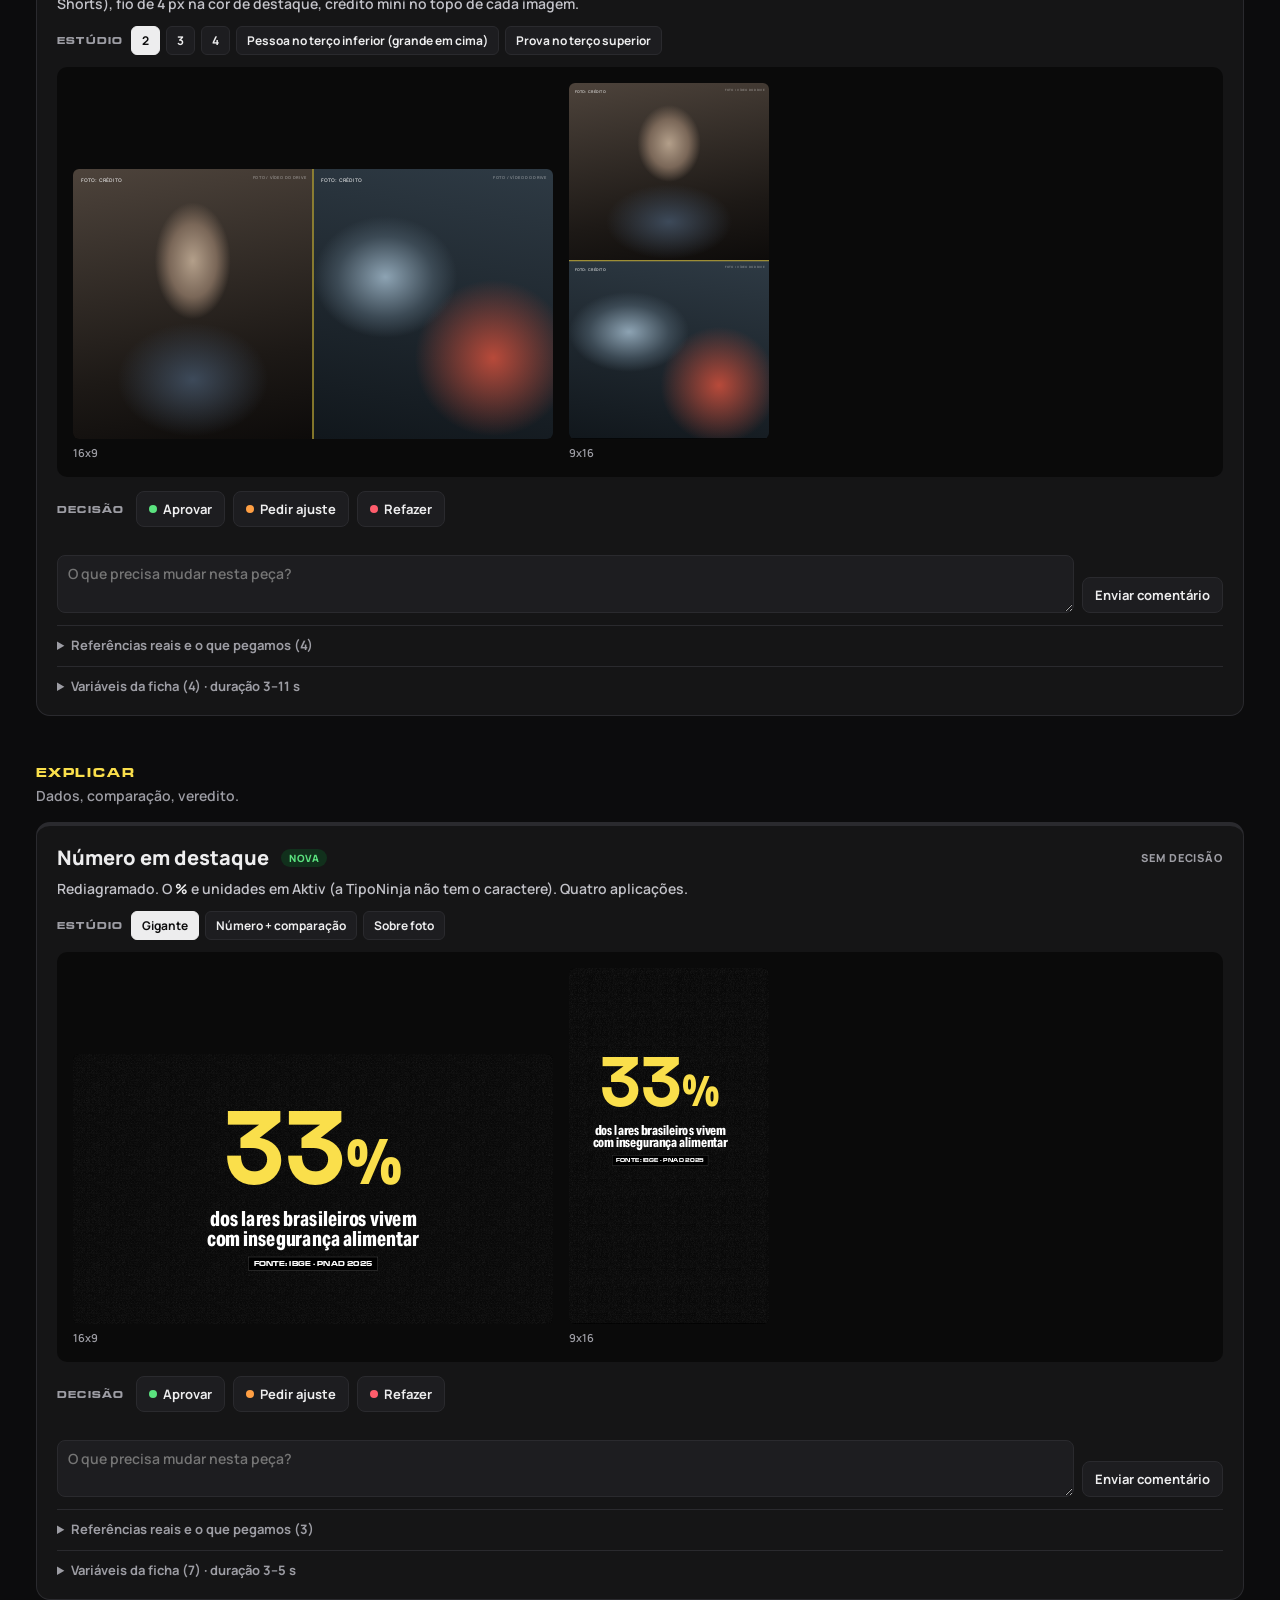
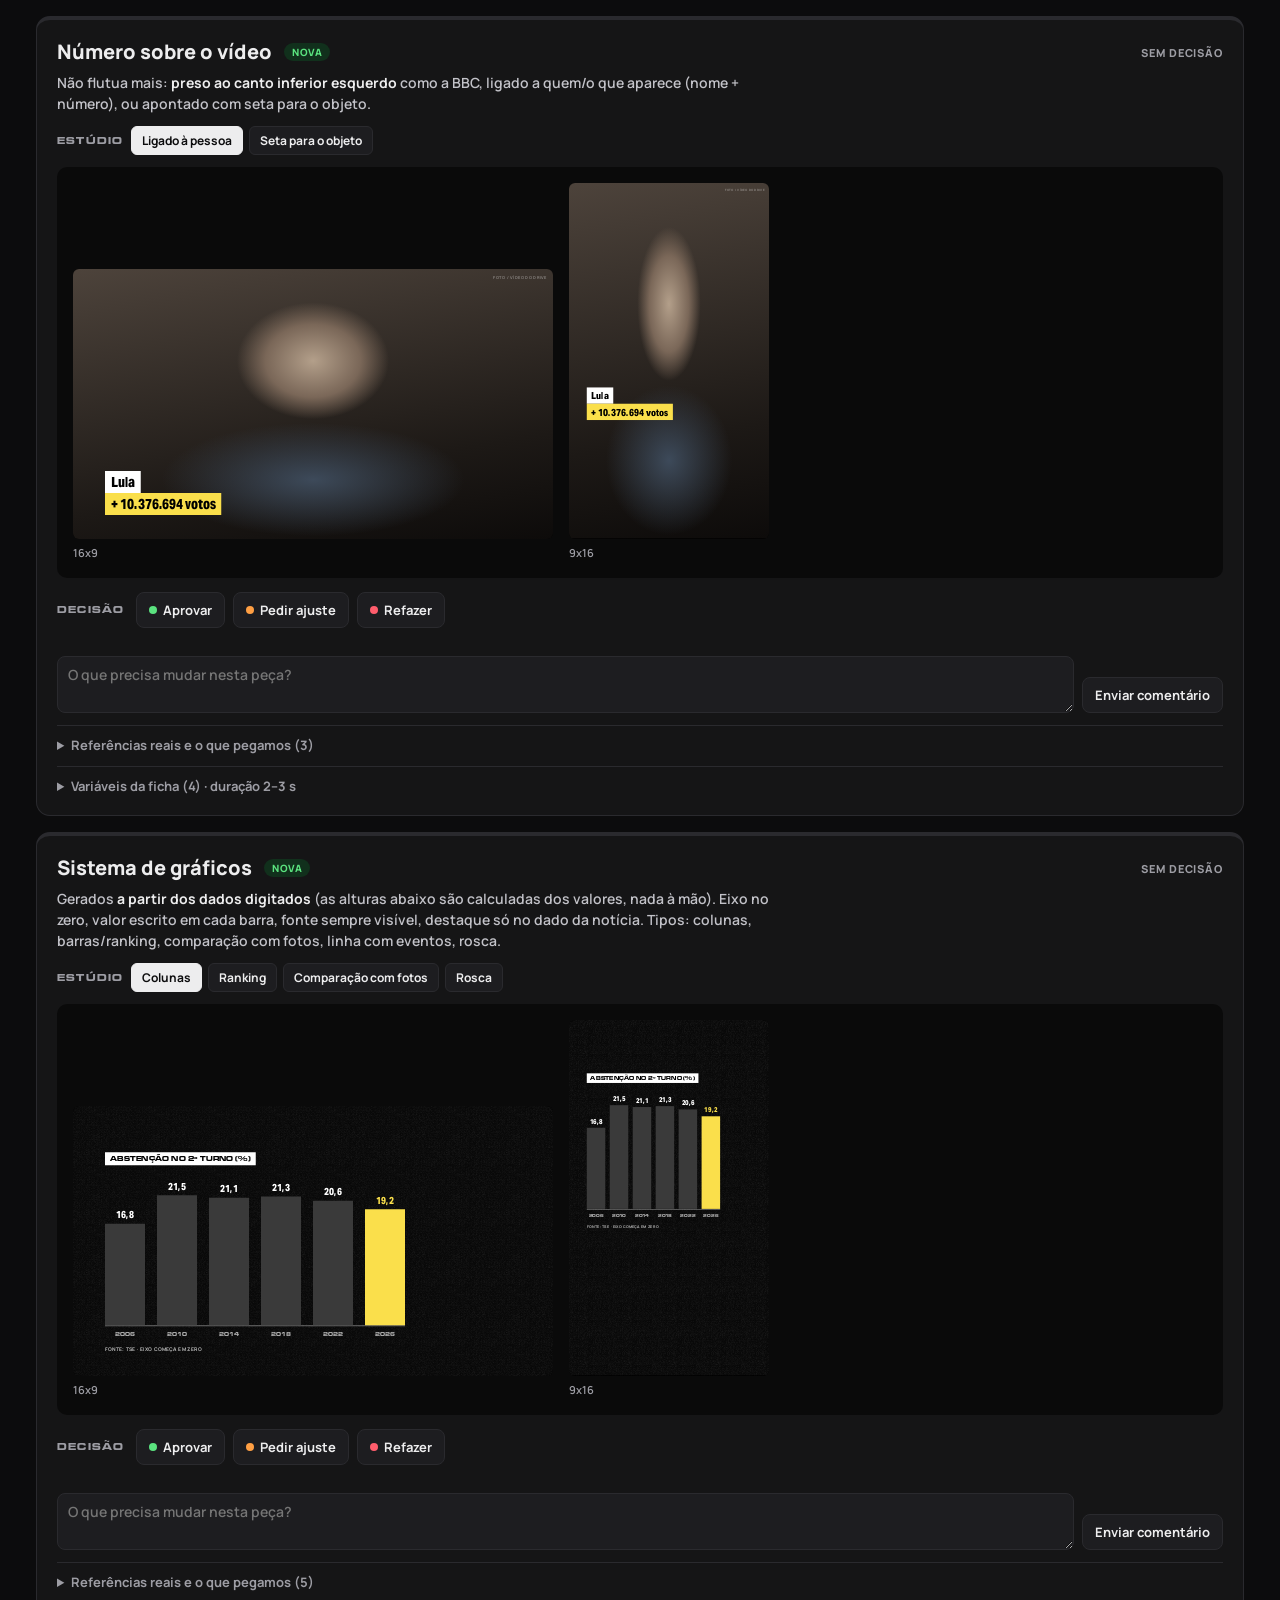
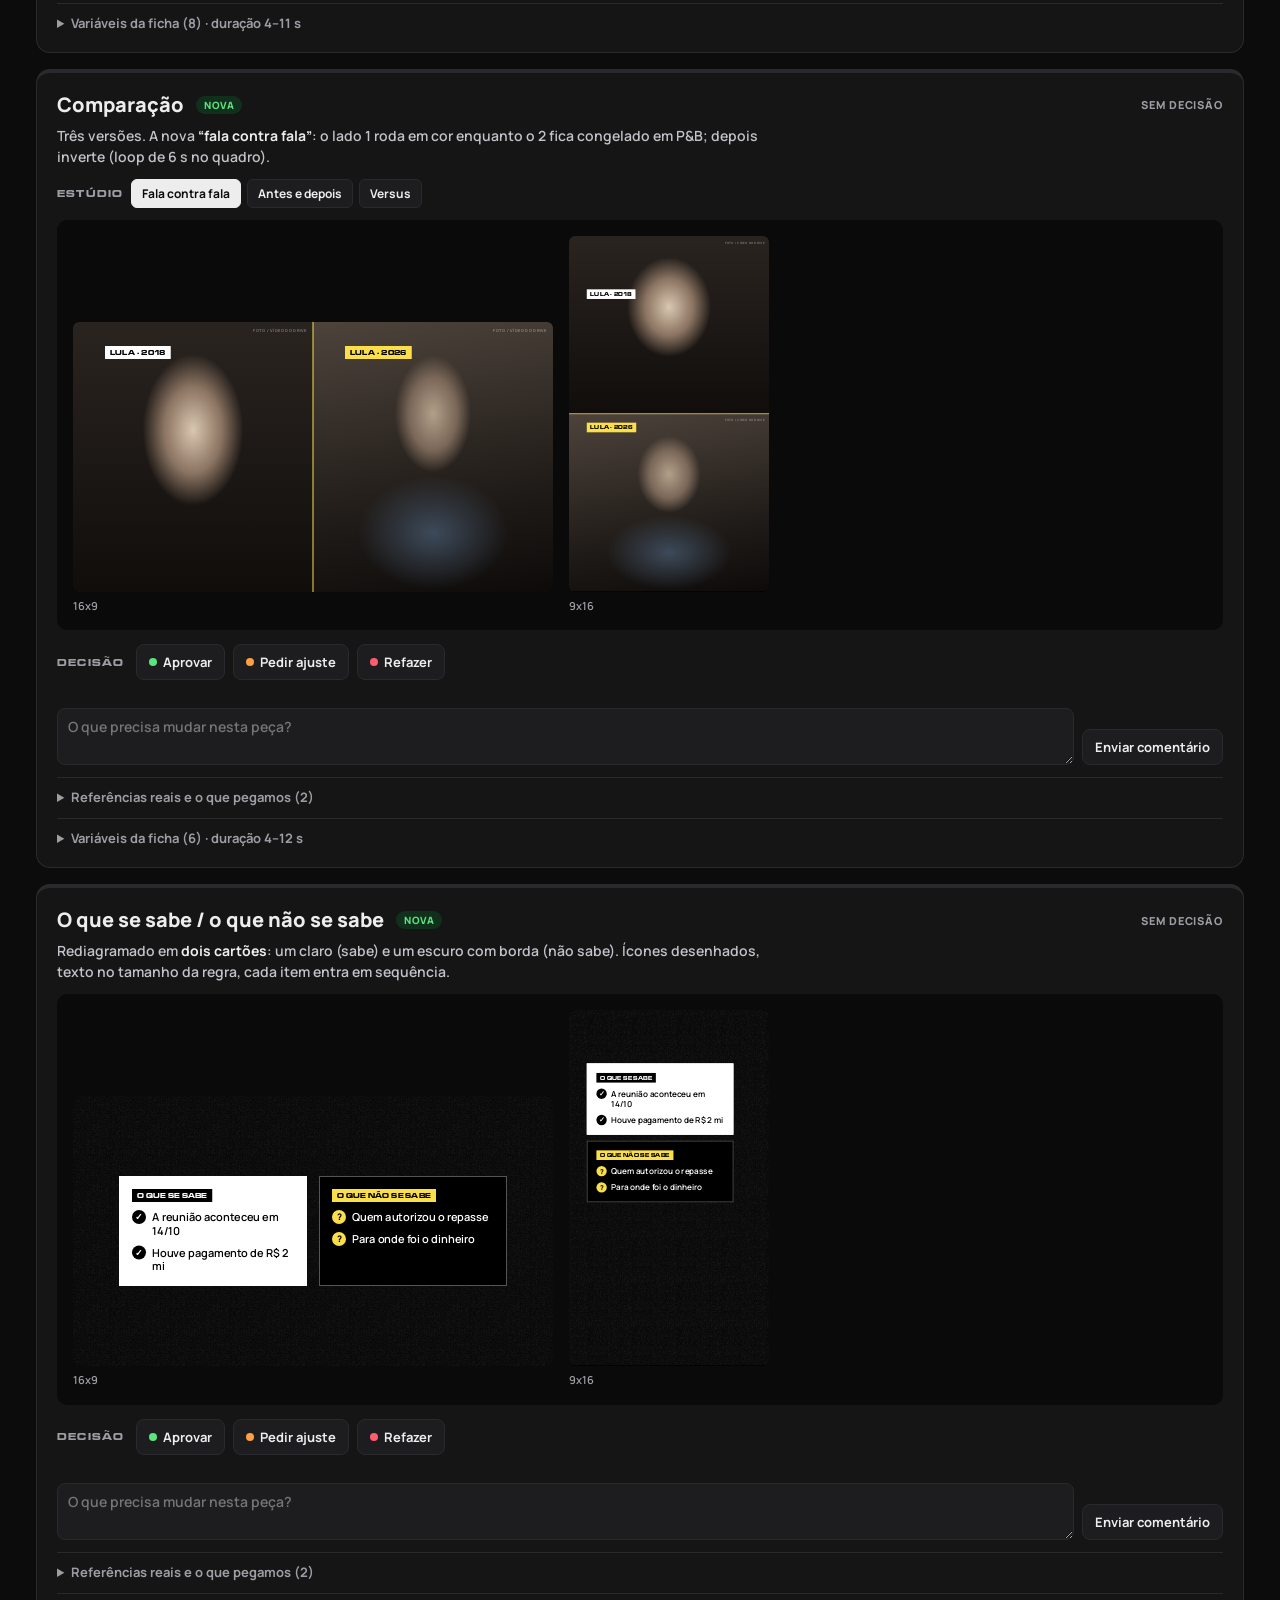
==== commit df29d98f: "Botão Concluir revisão com resumo do que a pessoa já votou Co-Authored-By: Claude Opus 5.5 <noreply@" ====
--- a/index.html
+++ b/index.html
@@ -201,6 +201,12 @@
 .cv .w1,.cv .w2{transition:clip-path .45s cubic-bezier(.6,0,.2,1)}
 .cv .veu,.cv .blur{transition:opacity .35s}
 html.sem-trans .cv,html.sem-trans .cv *{transition:none!important}
+.ap-concluir{font:inherit;font-weight:800;font-size:13px;background:#fff;color:#000;border:0;border-radius:8px;padding:8px 14px;cursor:pointer}
+.ap-fim{display:flex;justify-content:center;padding:48px 0 96px}.ap-fim .ap-concluir{font-size:16px;padding:14px 28px}
+#fim-dlg{max-width:560px;width:calc(100% - 32px);background:#141414;color:#eee;border:1px solid #333;border-radius:16px;padding:28px}
+#fim-dlg::backdrop{background:#000b}#fim-dlg h2{margin:0 0 12px;font-size:22px}#fim-dlg p{line-height:1.5;margin:8px 0}
+#fim-dlg ul{margin:8px 0 16px;padding-left:20px;max-height:220px;overflow:auto}#fim-dlg a{color:#FADF4B}
+#fim-dlg .ok{color:#5be37f;font-weight:800}#fim-dlg .faltam{color:#f5c84b;font-weight:800}
 </style>
 
 <svg width="0" height="0" style="position:absolute"><filter id="distorce"><feTurbulence type="fractalNoise" baseFrequency="0.008 0.02" numOctaves="2" seed="3"><animate attributeName="baseFrequency" dur="8s" values="0.008 0.02;0.014 0.03;0.008 0.02" repeatCount="indefinite"/></feTurbulence><feDisplacementMap in="SourceGraphic" scale="60"/></filter>
@@ -211,6 +217,7 @@
     <div class="ap-filtros" id="filtros" role="group" aria-label="Mostrar peças"></div>
     <div class="ap-cores" id="cores" role="group" aria-label="Cor de destaque">Destaque</div>
     <label class="ap-nome" for="nome">Seu nome <input id="nome" maxlength="60" autocomplete="name" placeholder="Para votar"></label>
+    <button type="button" class="ap-concluir" onclick="concluir()">Concluir revisão</button>
   </div>
   <div class="ap-barra" id="barra" aria-hidden="true"></div>
 </div>
@@ -222,7 +229,9 @@
   </div>
   <nav class="ap-nav" id="nav" aria-label="Seções"></nav>
   <div id="pecas"></div>
+  <div class="ap-fim"><button type="button" class="ap-concluir" onclick="concluir()">Concluir revisão</button></div>
 </main>
+<dialog id="fim-dlg"><div id="fim-txt"></div><button type="button" class="ap-concluir" onclick="document.getElementById('fim-dlg').close()">Fechar</button></dialog>
 
 <script>
 const PUBLICO={"api":"https://script.google.com/macros/s/AKfycbxRqFlNalYDBRXFZYEIL7WZoQMdvUwAX0qMfaa9sdXzvbt8sWSx-DoYO63Cbr923hWn/exec"};
@@ -678,6 +687,29 @@
   else{avisar("A votação ainda não foi ligada nesta página.",true);mostrarPublico()}
 }
 
+// ---------- concluir revisão: só mostra um resumo; nada é gravado aqui ----------
+function concluir(){
+  const dlg=document.getElementById("fim-dlg"),txt=document.getElementById("fim-txt");
+  const esc=s=>String(s).replace(/[&<>"]/g,c=>({"&":"&amp;","<":"&lt;",">":"&gt;","\"":"&quot;"})[c]);
+  const nomePeca=p=>document.querySelector("#"+p.id+" h3")?.textContent||p.id;
+  let html;
+  if(PUBLICO){
+    const nome=(nomeEl?.value||"").trim();
+    if(!nome){html="<h2>Falta o seu nome</h2><p>Escreva seu nome no alto da página. É ele que liga os votos e comentários a você.</p>"}
+    else{
+      const eu=chaveNome(nome);
+      const votadas=PECAS.filter(p=>decisoes[p.id]?.meu),faltam=PECAS.filter(p=>!decisoes[p.id]?.meu);
+      const coment=votos.filter(v=>v.comentario&&chaveNome(v.nome)==eu).length;
+      html=`<h2>Revisão de ${esc(nome)}</h2><p class="ok">Tudo o que você marcou já está salvo na planilha. Cada clique grava na hora.</p><p>Você votou em <b>${votadas.length} de ${PECAS.length}</b> peças e deixou <b>${coment}</b> comentário${coment==1?"":"s"}.</p>`+
+        (faltam.length?`<p class="faltam">Faltam ${faltam.length}:</p><ul>${faltam.map(p=>`<li><a href="#${p.id}" onclick="document.getElementById('fim-dlg').close()">${esc(nomePeca(p))}</a></li>`).join("")}</ul>`:"<p>Você passou por todas as peças. Obrigado!</p>")+
+        "<p>Pode fechar a página. Se mudar de ideia, volte e clique de novo: vale o último voto.</p>";
+    }
+  }else{
+    const c=contar();html=`<h2>Resumo da equipe</h2><p class="ok">As decisões são salvas ao vivo.</p><p>${c.aprovada} aprovadas · ${c.ajustar} para ajustar · ${c.refazer} para refazer · ${c.sem} sem decisão.</p>`;
+  }
+  txt.innerHTML=html;dlg.showModal();
+}
+
 if(location.hash){const alvo=document.getElementById(location.hash.slice(1));if(alvo)setTimeout(()=>alvo.scrollIntoView(),50)}
 addEventListener("resize",()=>{const n=larguras();if(n.h!==larg.h||n.v!==larg.v){larg=n;PECAS.forEach(desenhar)}});
 </script>
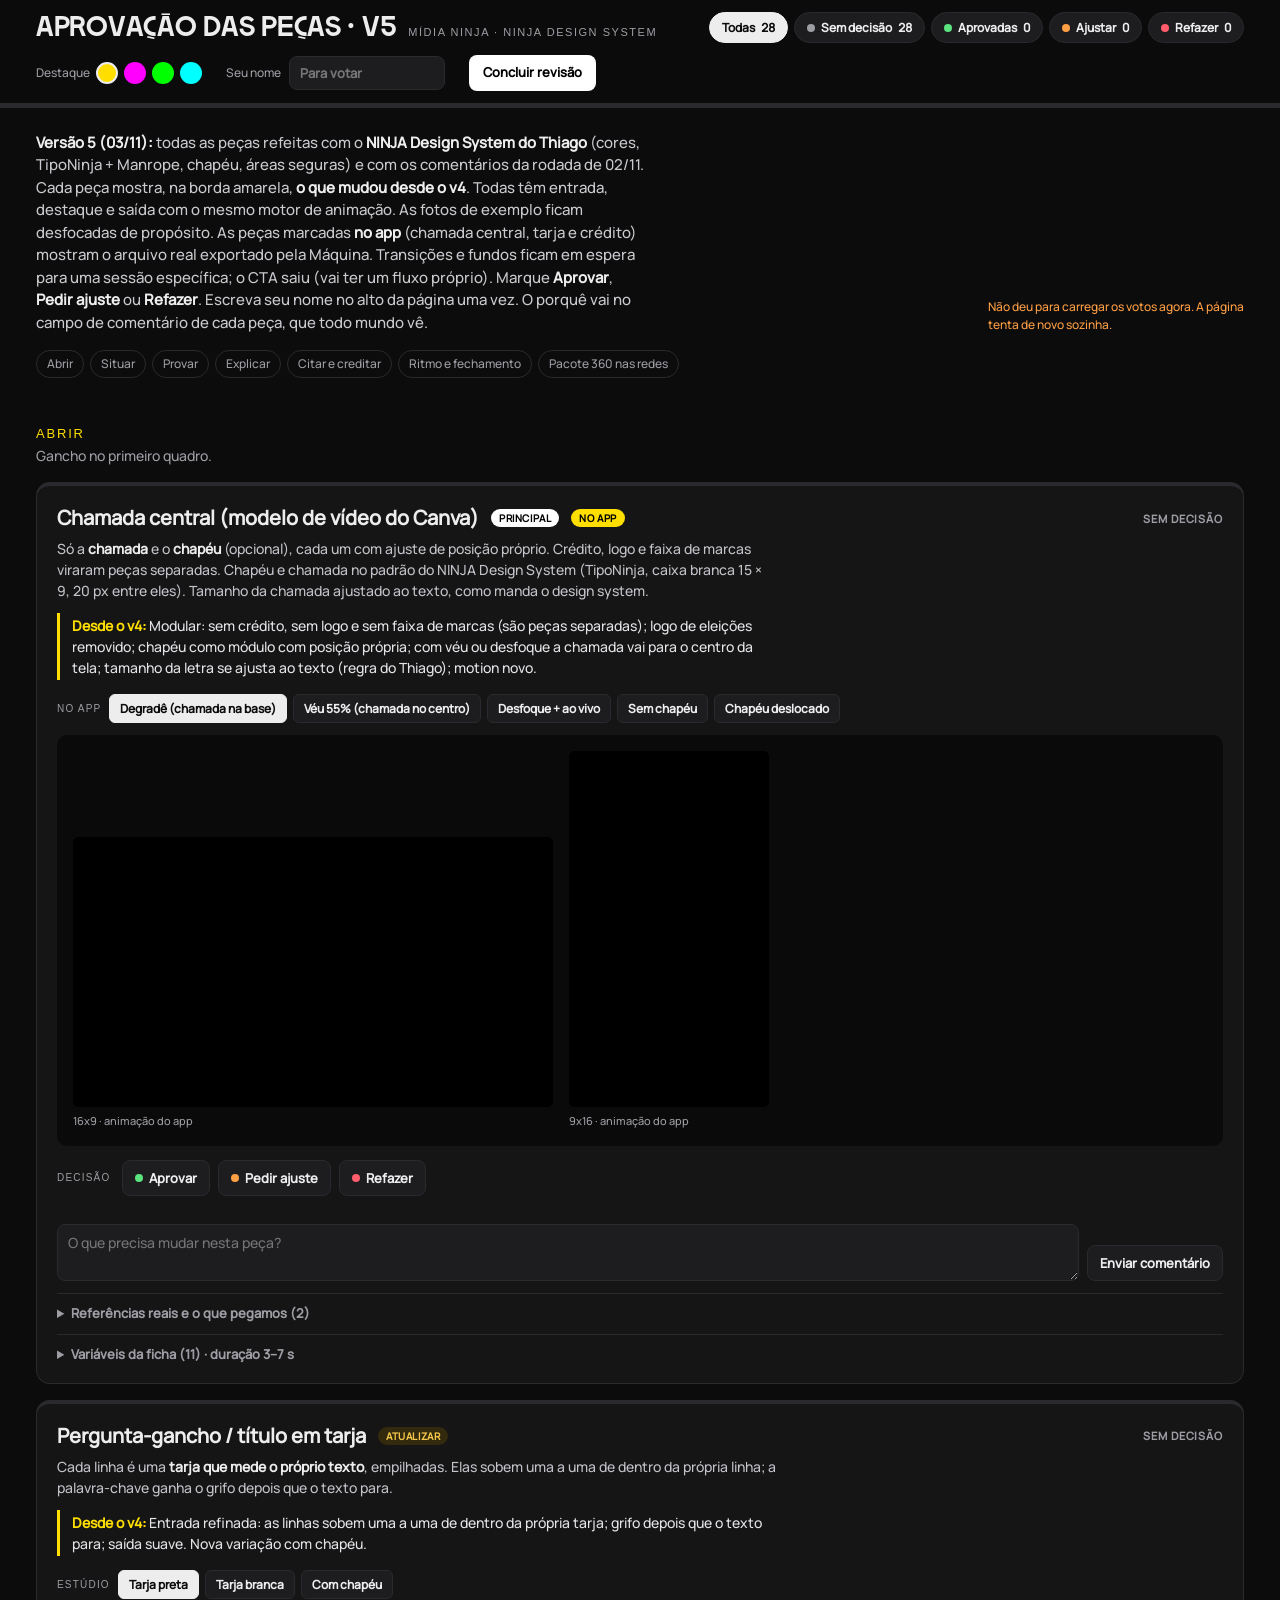
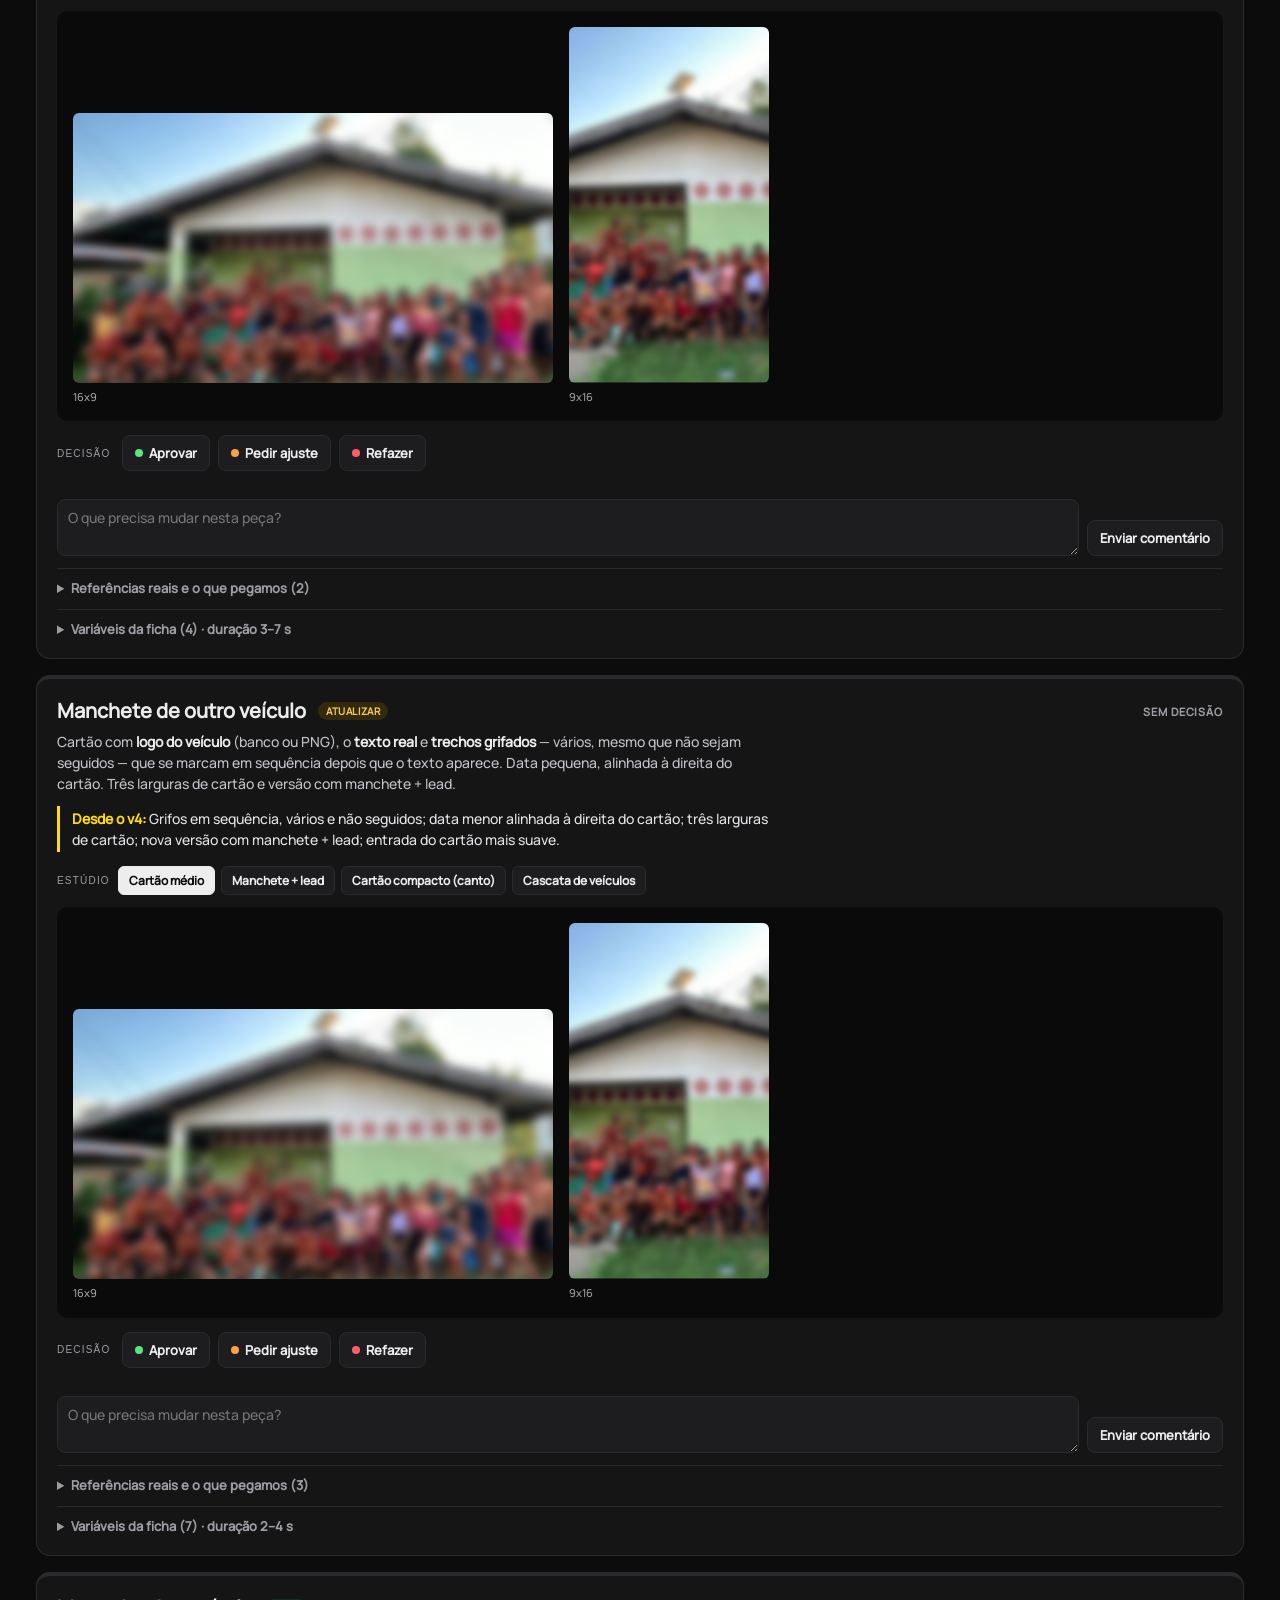
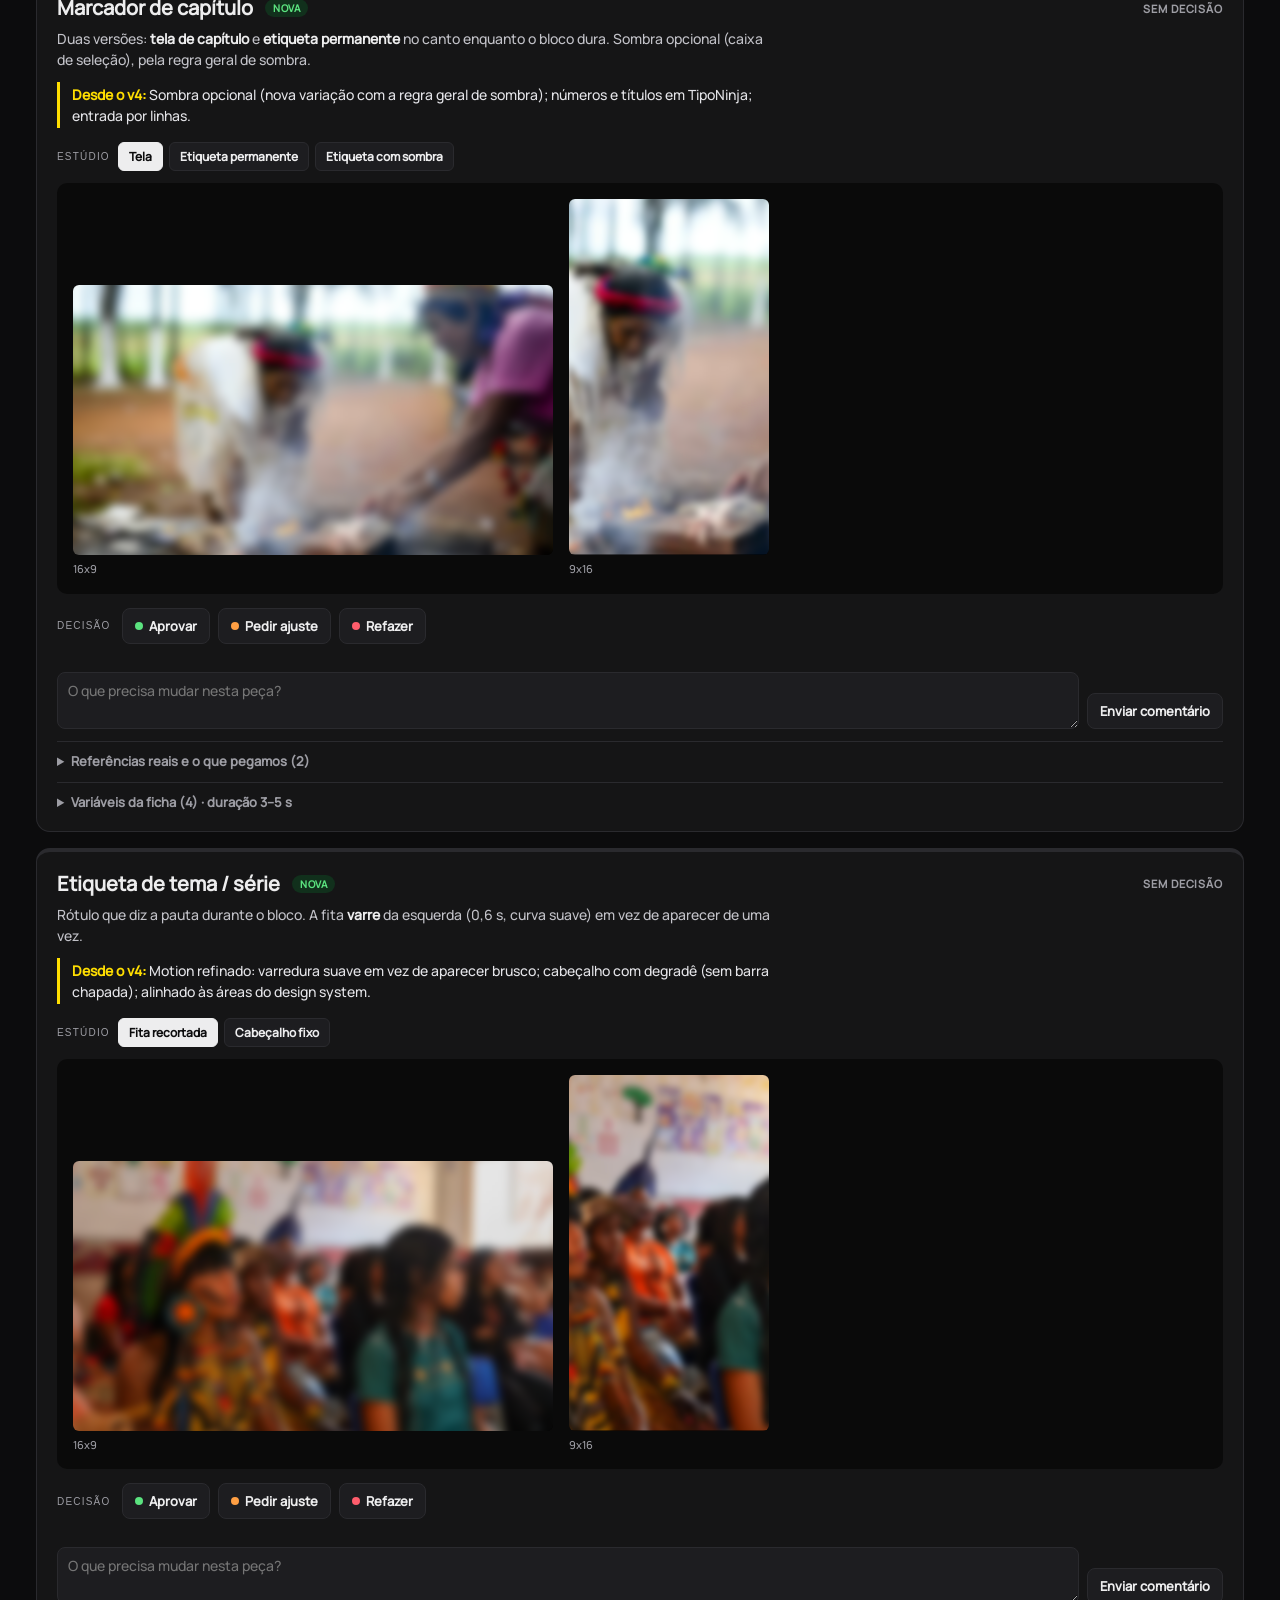
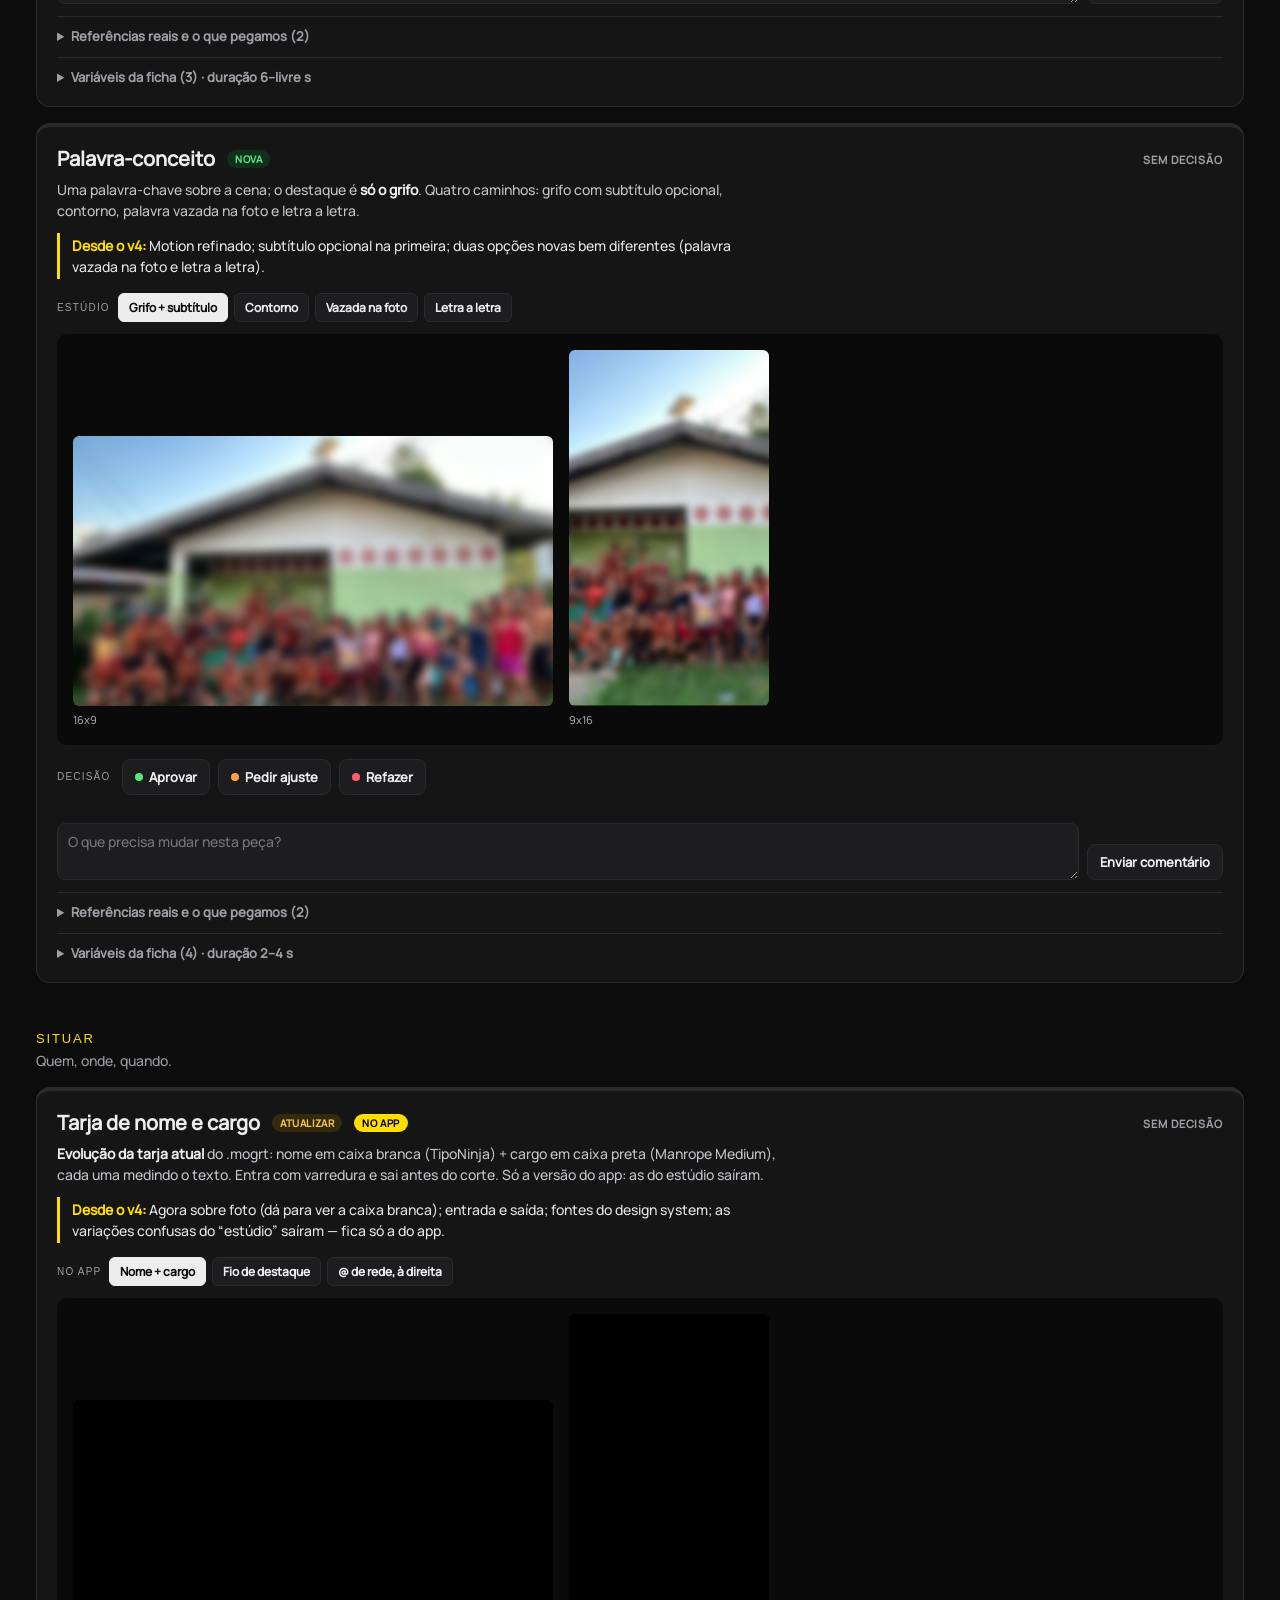
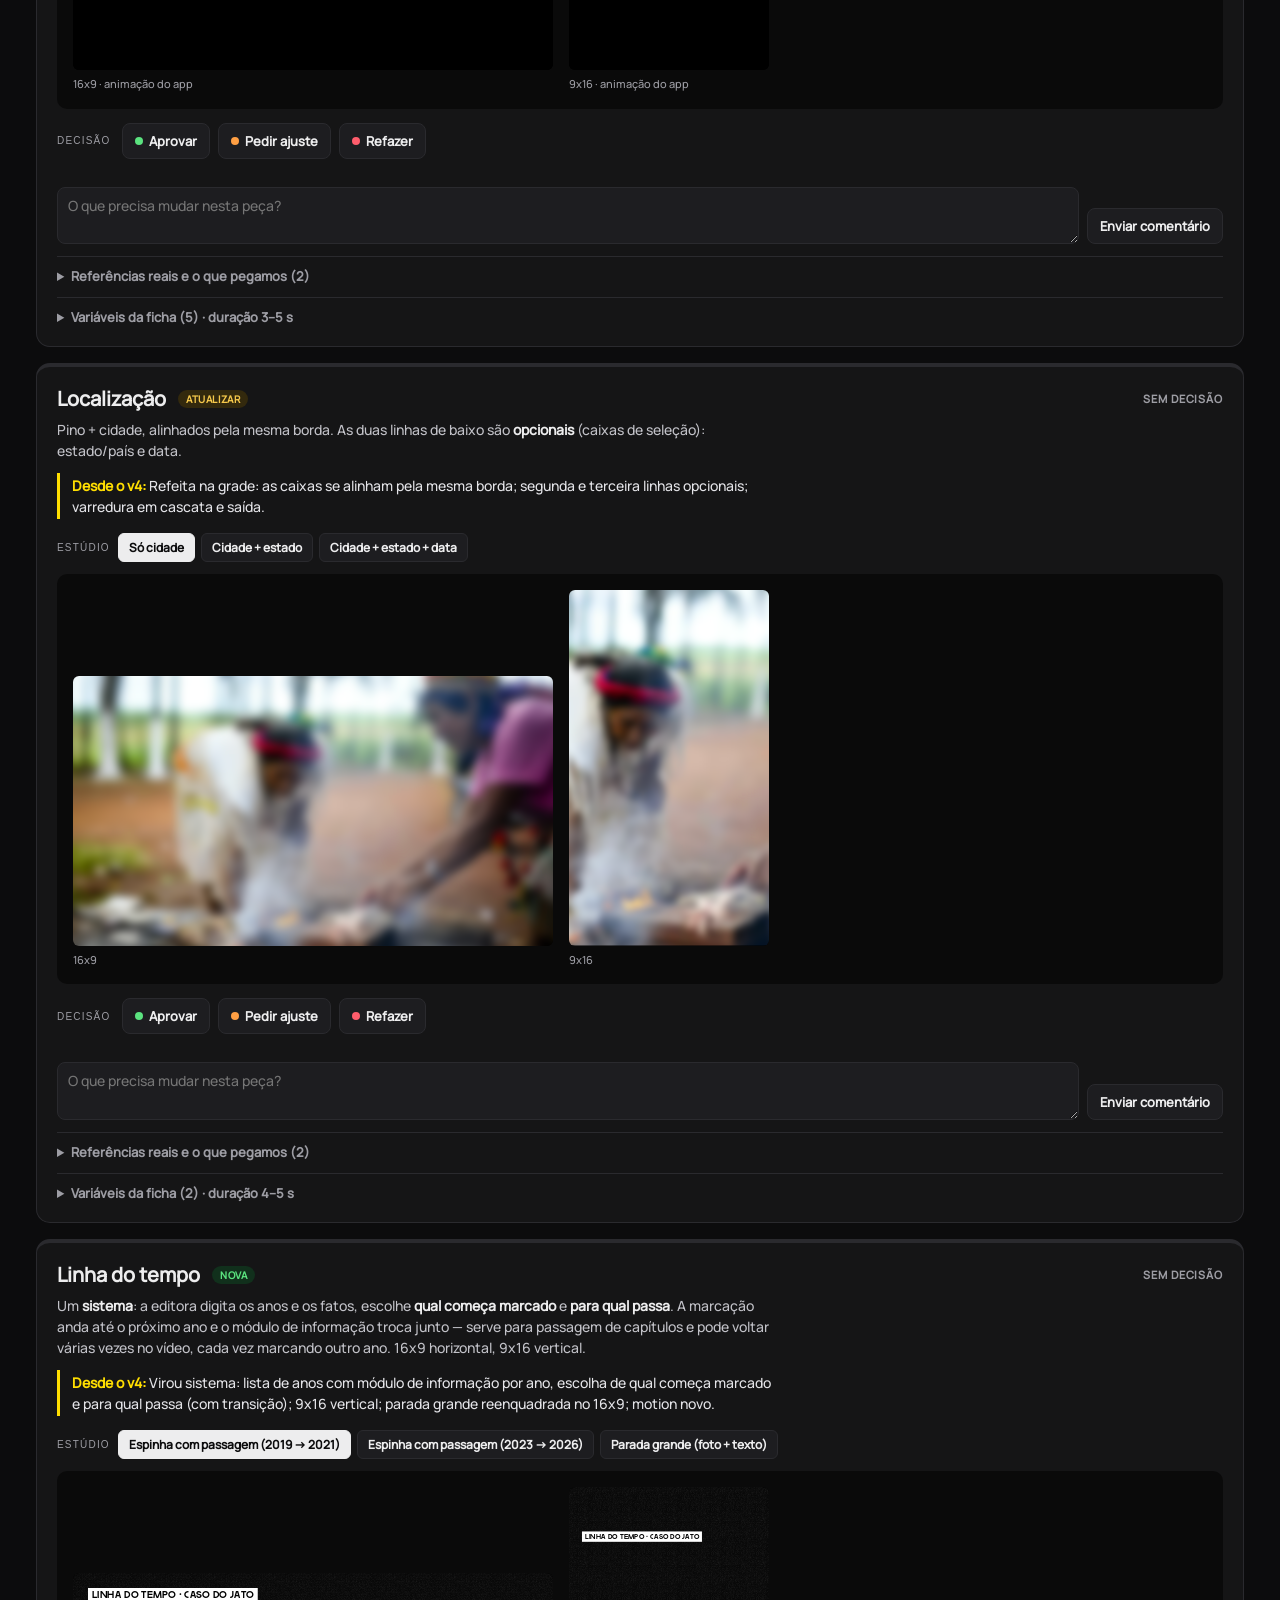
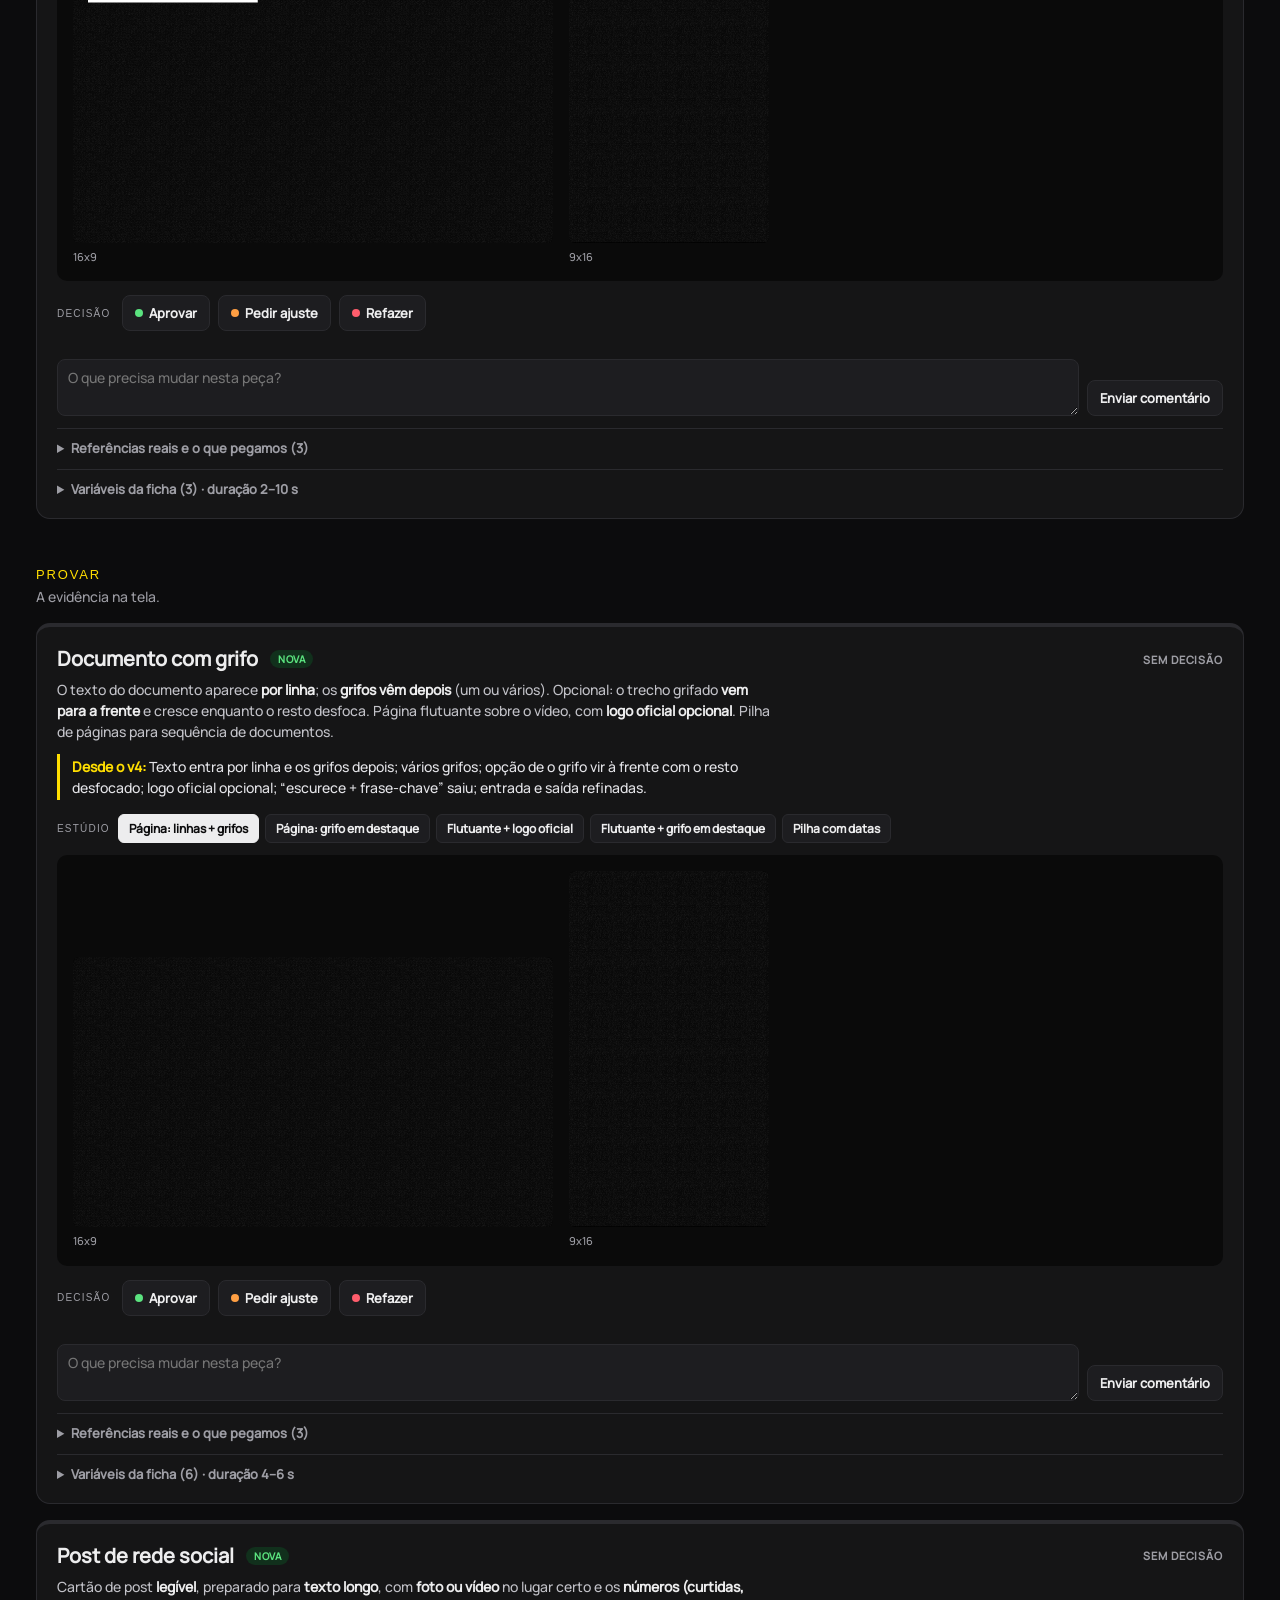
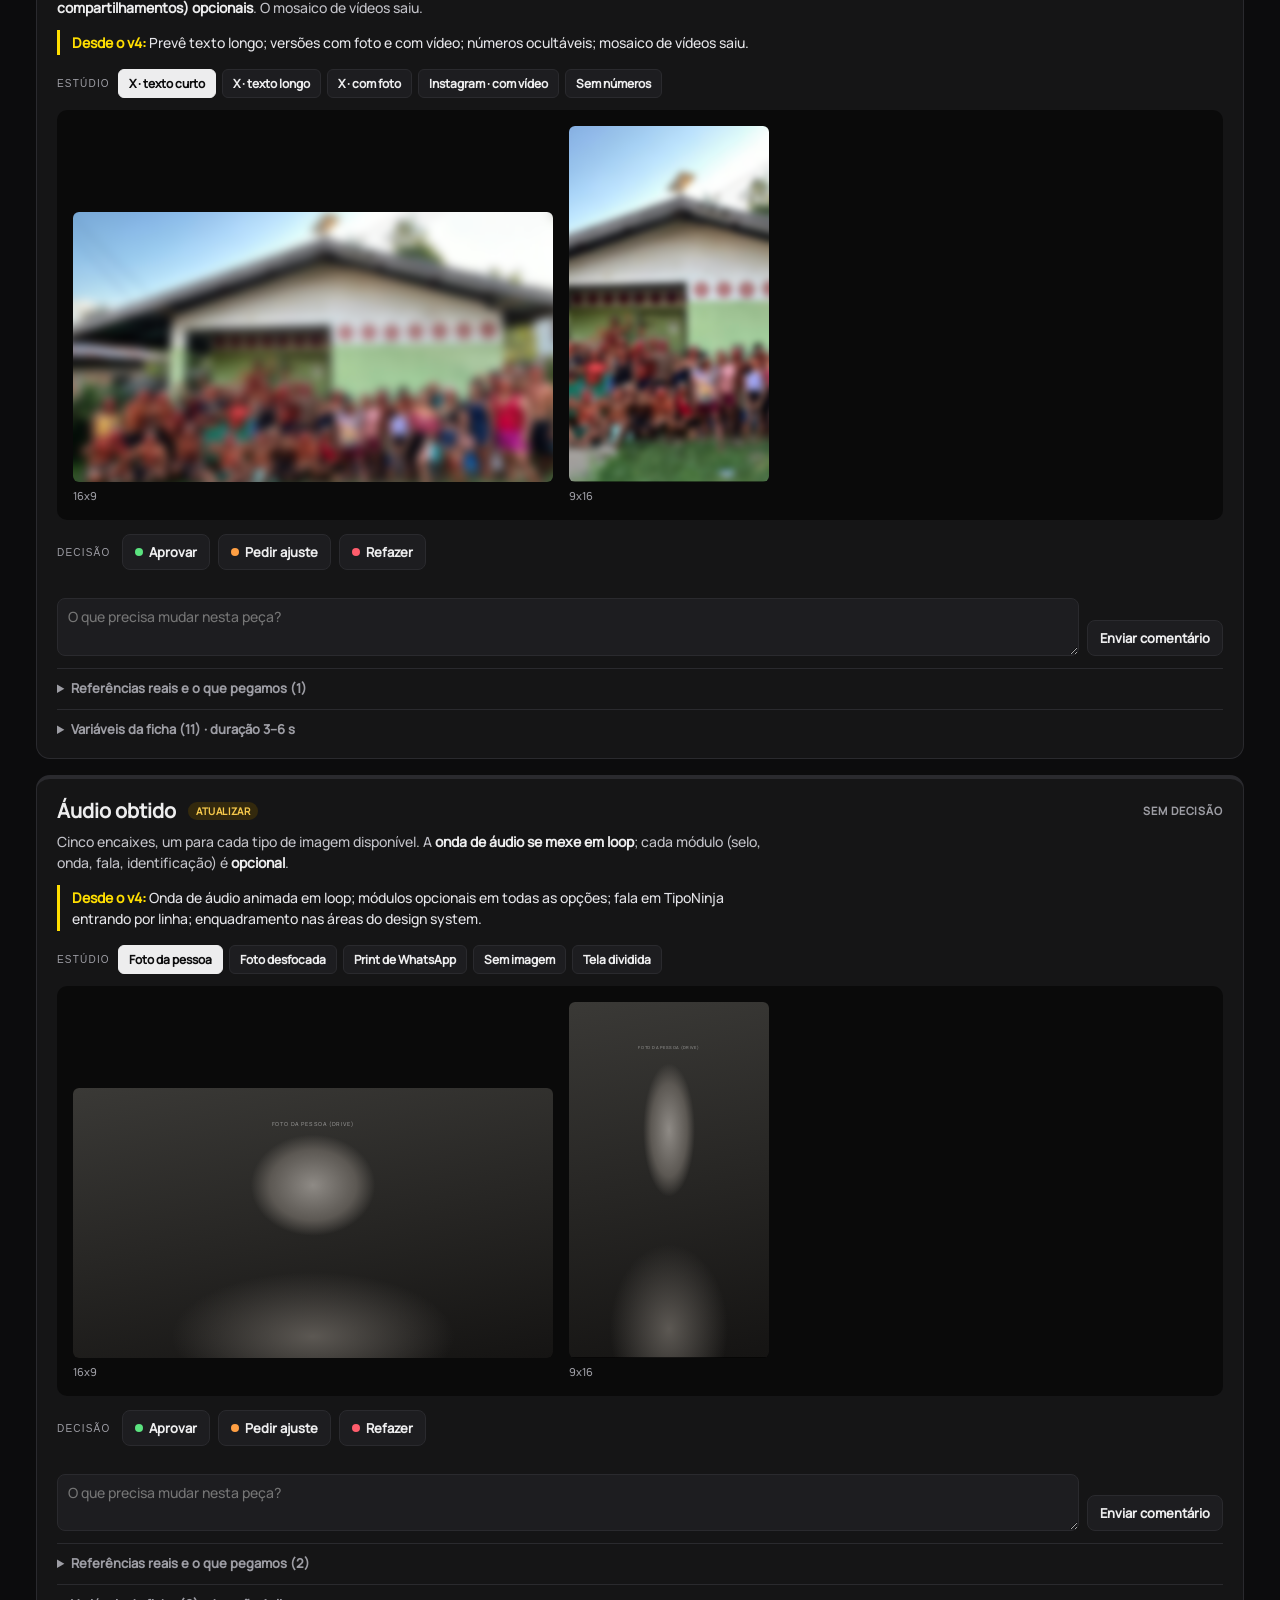
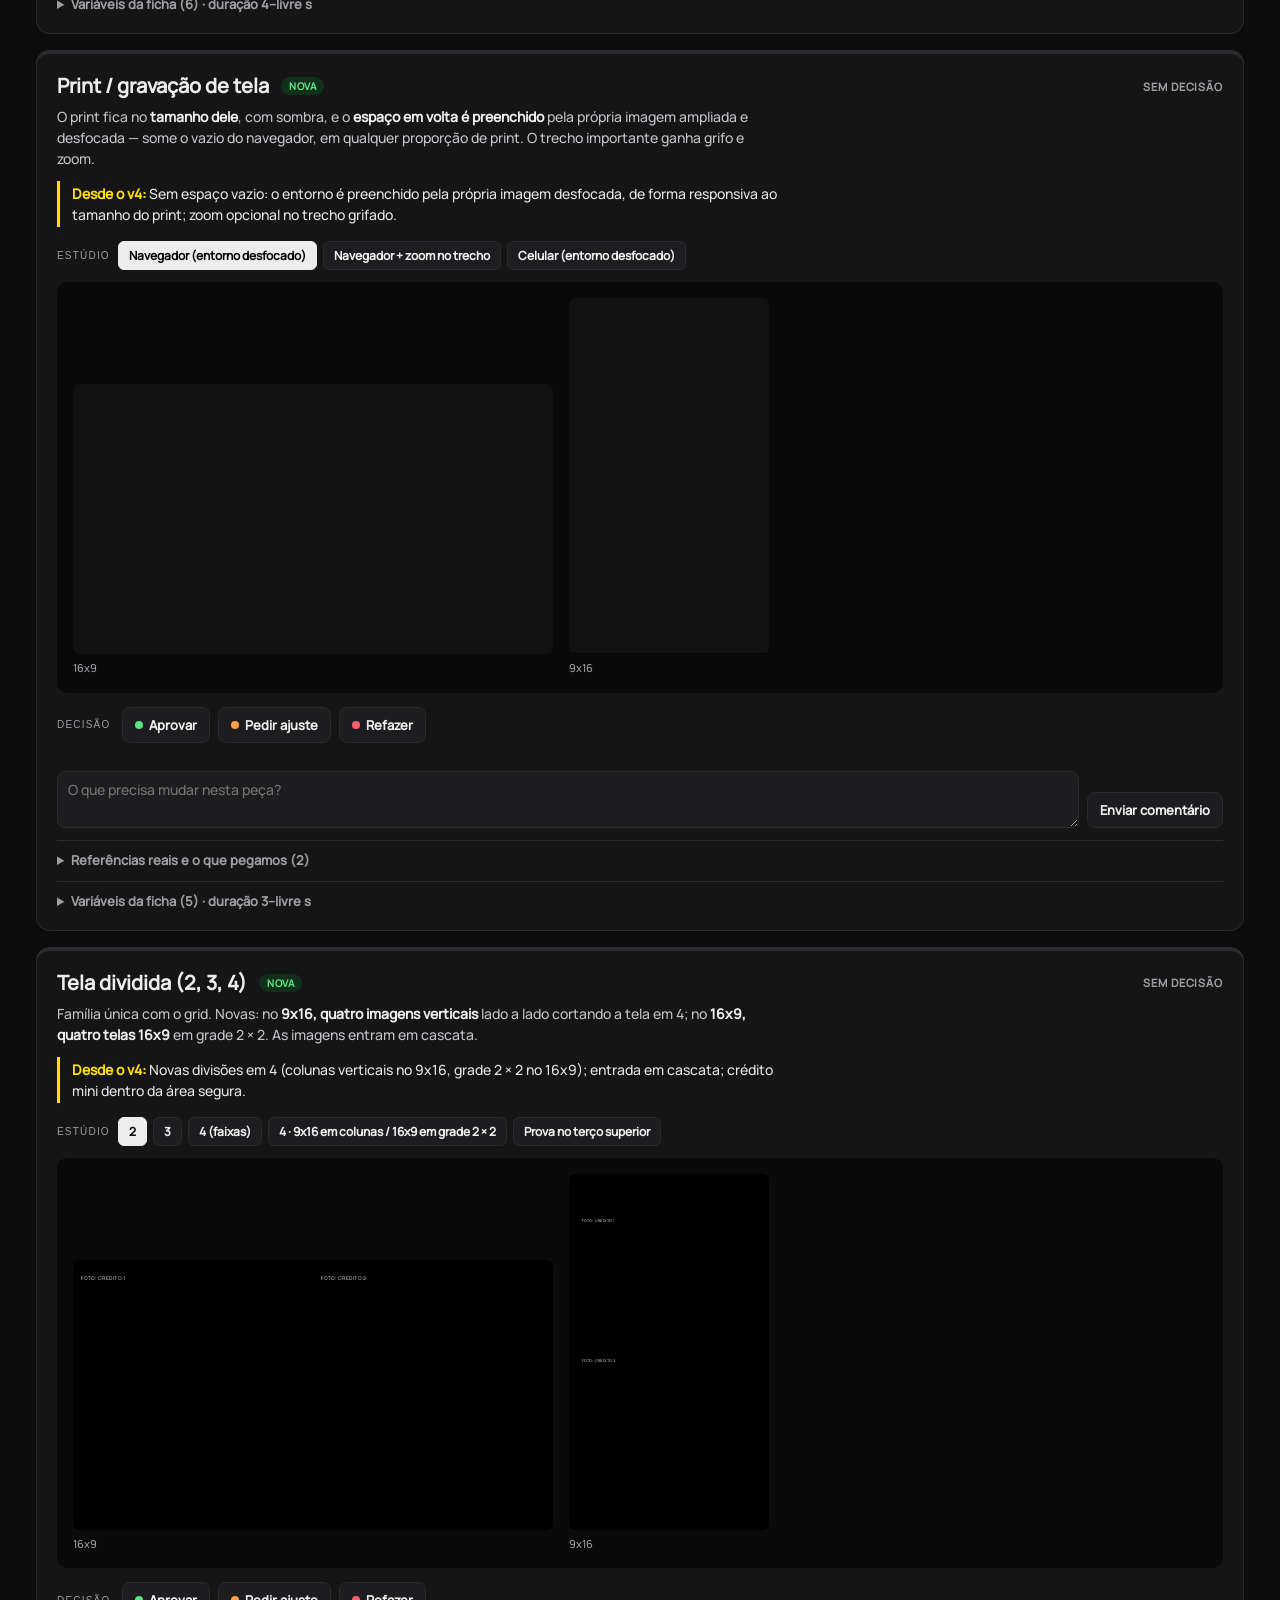
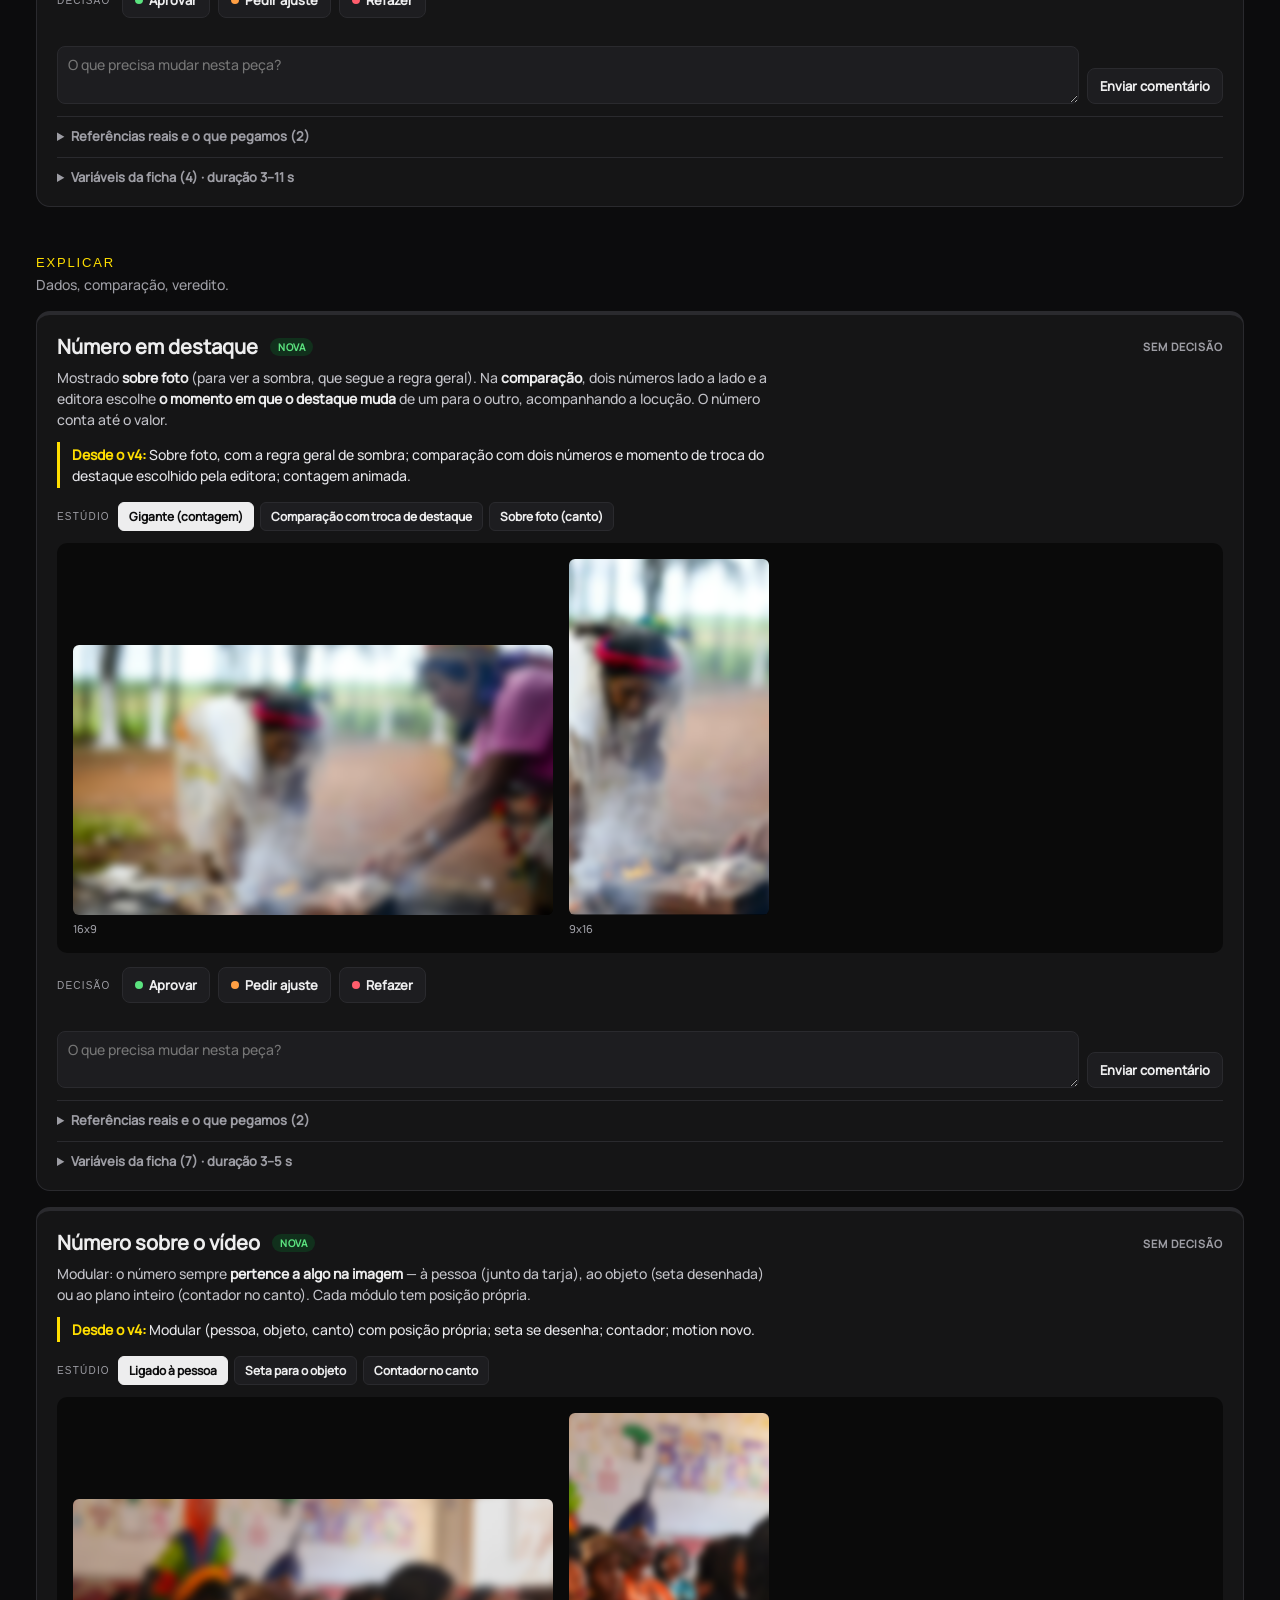
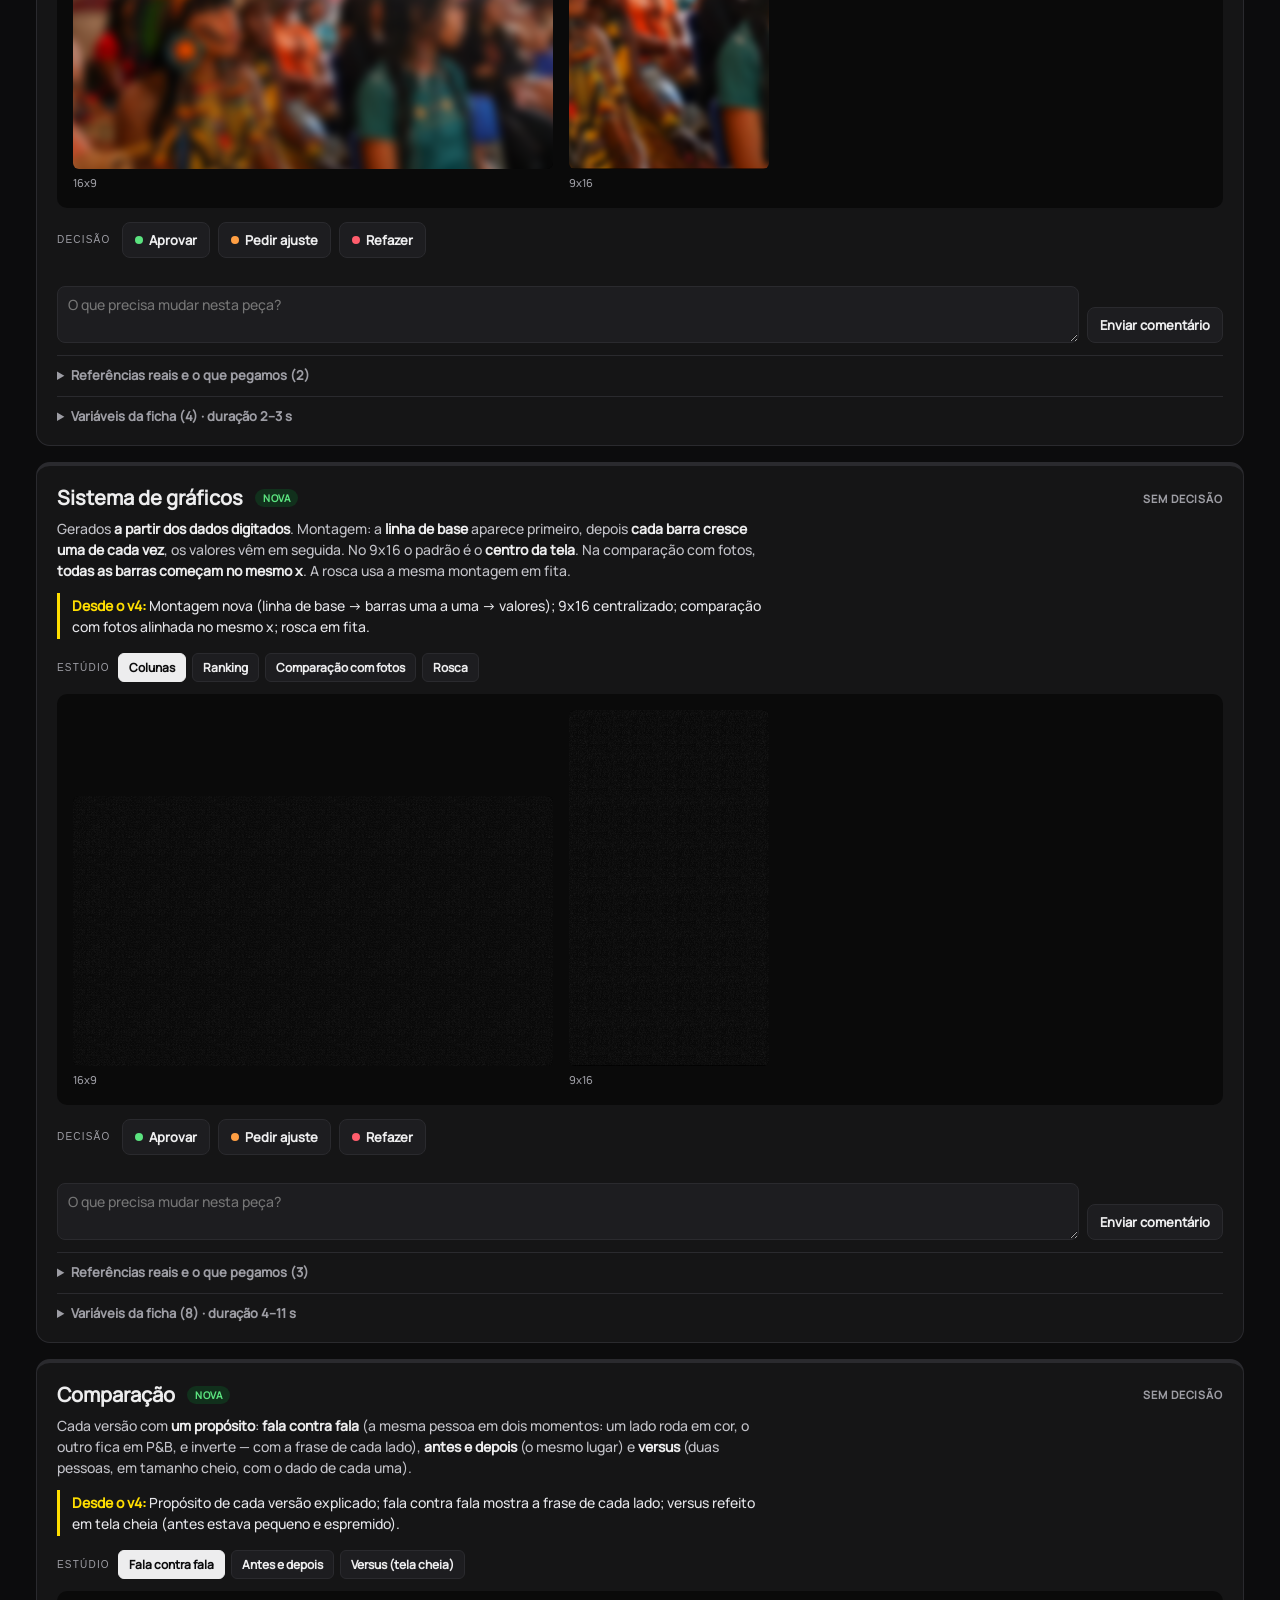
==== commit 6b9cf354: "v5: peças no NINJA Design System do Thiago e com os feedbacks de 02/11 Co-Authored-By: Claude Opus 5" ====
--- a/index.html
+++ b/index.html
@@ -12,19 +12,15 @@
 :root{
   color-scheme:dark;
   --fundo:#0c0c0d; --painel:#151516; --painel-2:#1d1d20; --linha:#2a2a2e; --texto:#ededee; --mudo:#9d9da4;
-  --d:#FADF4B;
+  --d:#FFDE00;
   --ok:#5be37f; --ajuste:#ff9f43; --refazer:#ff5d6c;
   --f-titulo:Tipo,"Arial Black",Impact,sans-serif;
   --f-rotulo:Micro,"Eurostile","Arial Narrow",sans-serif;
   --f-texto:Manrope,system-ui,-apple-system,"Segoe UI",sans-serif;
 }
 
-@font-face{font-family:Aktiv;src:url(fontes/AktivGroteskCd_Trial_XBd.ttf)}
-@font-face{font-family:Micro;src:url(fontes/microgramma-d-bold-extended.otf)}
-@font-face{font-family:Tipo;src:url(fontes/TipoNinja-Regular.otf)}
-@font-face{font-family:Manrope;font-weight:600;src:url(fontes/Manrope-SemiBold.ttf)}
-@font-face{font-family:Manrope;font-weight:700;src:url(fontes/Manrope-Bold.ttf)}
-@font-face{font-family:Manrope;font-weight:800;src:url(fontes/Manrope-ExtraBold.ttf)}
+@font-face{font-family:Tipo;src:url(recursos/f1ccaf163da75dea.otf)}
+@font-face{font-family:Manrope;font-weight:500;src:url(recursos/88d3f8ef004b5348.ttf)}
 
 *{box-sizing:border-box}
 [hidden]{display:none!important}
@@ -132,88 +128,69 @@
   .ap-decide .ap-comentar{margin-left:0}
 }
 
-/* ---------- peças (CSS do estúdio v4) ---------- */
+/* ---------- peças (CSS do estúdio v5) ---------- */
 .q{position:relative;overflow:hidden;background:#000;border-radius:6px;flex:none}
 .cv{position:absolute;left:0;top:0;transform-origin:0 0;overflow:hidden}
+/* TipoNinja sem alternativos nem ligaturas: a mesma lista do renderizador do Thiago */
+.cv,.cv *{font-feature-settings:"calt" 0,"liga" 0,"clig" 0,"dlig" 0,"hlig" 0,"salt" 0,"swsh" 0,"cswh" 0,"titl" 0,"ss01" 0,"ss02" 0,"ss03" 0,"ss04" 0,"ss05" 0,"ss06" 0,"ss07" 0,"ss08" 0,"ss09" 0,"ss10" 0,"ss11" 0,"ss12" 0,"ss13" 0,"ss14" 0,"ss15" 0,"ss16" 0,"ss17" 0,"ss18" 0,"ss19" 0,"ss20" 0 !important;font-variant-ligatures:none !important}
 .cv>*{position:absolute}
 .h .cv{width:1920px;height:1080px}.v .cv{width:1080px;height:1920px}
+/* áreas do NINJA Design System: 16x9 = perfil thumbnail_youtube (margem 60); 9x16 = perfil reels (y 240–1680, laterais 70) */
 .area{display:flex;flex-direction:column}
-.h .area{left:128px;right:128px;top:96px;bottom:96px}
-.v .area{left:96px;right:192px;top:288px;bottom:672px}
-.bl{justify-content:flex-end;align-items:flex-start}.c{justify-content:center;align-items:center;text-align:center}.tl{justify-content:flex-start;align-items:flex-start}
+.h .area{left:60px;right:60px;top:60px;bottom:60px}
+.v .area{left:70px;right:70px;top:240px;bottom:240px}
+.bl{justify-content:flex-end;align-items:flex-start}.c{justify-content:center;align-items:center;text-align:center}.tl{justify-content:flex-start;align-items:flex-start}.cl{justify-content:center;align-items:flex-start}
 .area>*{flex:none;position:relative}
-.g8{margin-top:8px}.g16{margin-top:16px}.g24{margin-top:24px}.g32{margin-top:32px}.g48{margin-top:48px}.g64{margin-top:64px}
-/* fundos */
-.foto{inset:0;background:radial-gradient(ellipse 22% 30% at 50% 34%,#b39f8a,#7a6758 45%,transparent 72%),radial-gradient(ellipse 45% 30% at 50% 78%,#3d4a5a,transparent 70%),linear-gradient(170deg,#4d433b,#1d1916 70%,#0d0b0a)}
-.foto.b{background:radial-gradient(ellipse 40% 30% at 30% 40%,#8da3b3,#3c4a55 50%,transparent 75%),radial-gradient(circle at 75% 70%,#b84a3a,transparent 30%),linear-gradient(190deg,#2e3a44,#11171c)}
-.foto.c{background:radial-gradient(ellipse 60% 25% at 60% 70%,#7b8460,transparent 70%),radial-gradient(circle at 25% 30%,#c9b27a,transparent 25%),linear-gradient(160deg,#4b523d,#1c1f17)}
-.foto.d{background:radial-gradient(ellipse 30% 40% at 50% 40%,#d9c7b0,#8b7462 40%,transparent 70%),linear-gradient(#2a2420,#100d0b)}
-.foto::after{content:"FOTO / VÍDEO DO DRIVE";position:absolute;right:24px;top:24px;font:700 16px Manrope;letter-spacing:.12em;color:#fff6}
+.g8{margin-top:8px}.g16{margin-top:16px}.g20{margin-top:20px}.g24{margin-top:24px}.g32{margin-top:32px}.g48{margin-top:48px}.g64{margin-top:64px}
+/* fundos: fotos do pacote do Thiago no lugar da imagem do Drive */
+.foto{inset:0;background:#222 url(fotos/1.jpg) center/cover;filter:blur(18px) saturate(1.1);transform:scale(1.12)}
+/* fotos de exemplo ficam desfocadas: ninguém real aparece ligado a texto de exemplo. .nit = nítida, só onde a foto é o próprio conteúdo neutro */
+.foto.nit{filter:none;transform:none}.foto.pb{filter:blur(18px) grayscale(1) contrast(1.1) brightness(.75)}.foto.nit.pb{filter:grayscale(1) contrast(1.1) brightness(.75)}.foto.d{filter:none;transform:none}.foto.d.mini::after{display:none}
+.foto.b{background-image:url(fotos/2.jpg)}.foto.c{background-image:url(fotos/3.jpg)}.foto.d{background:radial-gradient(ellipse 18% 26% at 50% 36%,#8e8a85,#5c5853 50%,transparent 72%),radial-gradient(ellipse 42% 34% at 50% 92%,#5c5853,transparent 70%),linear-gradient(170deg,#3a3936,#151413)}
+.foto.d::after{content:"FOTO DA PESSOA (DRIVE)";position:absolute;left:0;right:0;top:12%;text-align:center;font:500 22px Manrope;letter-spacing:.14em;color:#fff7}
 .pb{filter:grayscale(1) contrast(1.1) brightness(.75)}
 .veu{inset:0;background:#000;opacity:.55}
-.blur{inset:0;backdrop-filter:blur(28px) brightness(.6)}
-.deg{left:0;right:0;bottom:0;height:62%;background:linear-gradient(to bottom,transparent,rgba(0,0,0,.88))}
+.esc{inset:0;background:#000;opacity:.72}
+.blur{inset:0;backdrop-filter:blur(28px) brightness(.6);-webkit-backdrop-filter:blur(28px) brightness(.6)}
+.deg{left:0;right:0;bottom:0;height:64%;background:linear-gradient(to bottom,transparent,rgba(0,0,0,.9))}
 .grao{inset:0;background:#070707 url("data:image/svg+xml;utf8,<svg xmlns='http://www.w3.org/2000/svg' width='240' height='240'><filter id='n'><feTurbulence baseFrequency='.85' numOctaves='2' stitchTiles='stitch'/><feColorMatrix values='0 0 0 0 1  0 0 0 0 1  0 0 0 0 1  0 0 0 .09 0'/></filter><rect width='240' height='240' filter='url(%23n)'/></svg>")}
-.papel{inset:0;background:#e9e4da url("data:image/svg+xml;utf8,<svg xmlns='http://www.w3.org/2000/svg' width='240' height='240'><filter id='n'><feTurbulence baseFrequency='.7' numOctaves='3' stitchTiles='stitch'/><feColorMatrix values='0 0 0 0 .3  0 0 0 0 .25  0 0 0 0 .2  0 0 0 .12 0'/></filter><rect width='240' height='240' filter='url(%23n)'/></svg>")}
-/* tipografia */
-.chap{display:inline-block;background:#fff;color:#000;font:400 28px/1 Micro;padding:12px 20px;text-transform:uppercase;letter-spacing:.02em;white-space:nowrap}
-.chap.d{background:var(--d)}.chap.k{background:#000;color:#fff}.chap.r{background:#E8202A;color:#fff}
-.chc{display:inline-block;background:#fff;color:#000;font:800 30px/1 Manrope;padding:10px 18px;text-transform:uppercase}
-.tipo{font:400 112px/104px Tipo;color:#fff;text-transform:uppercase;letter-spacing:-.02em}.v .tipo{font-size:104px;line-height:100px}
-.mp{font:400 112px/.95 Aktiv;color:#fff;text-transform:uppercase}
-.ma{font:400 80px/1 Aktiv;color:#fff}.v .ma{font-size:72px}
-.gig{font:400 280px/.85 Tipo;color:var(--d)}
-.txt{font:600 40px/1.3 Manrope;color:#fff}
-.leg{font:800 56px/1.2 Manrope;color:#fff}
-.mini{font:700 20px Manrope;color:#fffb;text-transform:uppercase;letter-spacing:.06em}
-.dt{color:var(--d)}.hl{background:linear-gradient(transparent 8%,var(--d) 8%,var(--d) 92%,transparent 92%);color:#000;padding:0 6px;box-decoration-break:clone;-webkit-box-decoration-break:clone}
-.risc{text-decoration:line-through;text-decoration-color:#E8202A;text-decoration-thickness:10px}
+.papel{background:#f2eee6 url("data:image/svg+xml;utf8,<svg xmlns='http://www.w3.org/2000/svg' width='240' height='240'><filter id='n'><feTurbulence baseFrequency='.7' numOctaves='3' stitchTiles='stitch'/><feColorMatrix values='0 0 0 0 .3  0 0 0 0 .25  0 0 0 0 .2  0 0 0 .1 0'/></filter><rect width='240' height='240' filter='url(%23n)'/></svg>")}
+/* tipografia: só TipoNinja (caixa alta) e Manrope Medium — hierarquia do NINJA Design System */
+[style*="Tipo"]{text-transform:uppercase;letter-spacing:0}
+.chap{display:inline-block;background:#fff;color:#000;font:400 40px/1 Tipo;padding:9px 15px;text-transform:uppercase;letter-spacing:.02em;white-space:nowrap}
+.v .chap{font-size:38px}.chap.d{background:var(--d)}.chap.k{background:#000;color:#fff}.chap.r{background:#E8202A;color:#fff}
+.tipo{font:400 112px/1 Tipo;color:#fff;text-transform:uppercase}.v .tipo{font-size:104px}
+.txt{font:500 40px/1.3 Manrope;color:#fff}
+.mini{font:500 20px Manrope;color:#fffc;text-transform:uppercase;letter-spacing:.06em}
+.dt{color:var(--d)}
+.hl{background:linear-gradient(var(--d),var(--d)) no-repeat 0 55%/100% 82%;color:#000;padding:0 6px;box-decoration-break:clone;-webkit-box-decoration-break:clone}
+.ln{display:block}
+.rsc{background:linear-gradient(#E8202A,#E8202A) no-repeat 0 55%/100% 12px;box-decoration-break:clone;-webkit-box-decoration-break:clone}
+/* regra geral de sombra (proposta ao Thiago): caixas e cartões */
+.sombra{box-shadow:0 24px 64px rgba(0,0,0,.5)}.tsombra{text-shadow:0 6px 32px rgba(0,0,0,.6)}
 .zona{display:none;border:3px dashed #ff3b6b;z-index:9}
-.h .zona{left:128px;right:128px;top:96px;bottom:96px}.v .zona{left:96px;right:192px;top:288px;bottom:672px}
+.h .zona{left:60px;right:60px;top:60px;bottom:60px}.v .zona{left:70px;right:70px;top:240px;bottom:240px}
 body.zon .zona{display:block}
-.cred{font:700 18px Manrope;color:#fffc;writing-mode:vertical-rl;transform:rotate(180deg);letter-spacing:.06em;text-transform:uppercase}
-.h .cred{right:96px;bottom:96px}.v .cred{left:900px;bottom:672px}
-.marcas{display:flex;align-items:center;justify-content:space-between}
-/* storyboard */
-.cv[data-s="0"] .a1,.cv[data-s="0"] .a2,.cv[data-s="0"] .a3,.cv[data-s="1"] .a2,.cv[data-s="1"] .a3,.cv[data-s="2"] .a3{opacity:0;translate:0 24px}
-.cv[data-s="4"] .a1,.cv[data-s="4"] .a2,.cv[data-s="4"] .a3{opacity:0}
-.cv[data-s="0"] .veu,.cv[data-s="0"] .blur{opacity:.25}.cv[data-s="4"] .veu,.cv[data-s="4"] .blur{opacity:.35}
-.cv[data-s="0"] .w1,.cv[data-s="1"] .w2{clip-path:inset(0 100% 0 0)}
-/* animações */
-@keyframes falaA{0%,46%{filter:none}50%,96%{filter:grayscale(1) brightness(.55)}100%{filter:none}}
-@keyframes falaB{0%,46%{filter:grayscale(1) brightness(.55)}50%,96%{filter:none}100%{filter:grayscale(1) brightness(.55)}}
-.falaA{animation:falaA 6s infinite}.falaB{animation:falaB 6s infinite}
-@keyframes fita{0%{transform:translateX(-120%) skewX(-18deg)}45%,55%{transform:translateX(0) skewX(-18deg)}100%{transform:translateX(120%) skewX(-18deg)}}
-@keyframes fitaV{0%{transform:translateY(-120%)}45%,55%{transform:translateY(0)}100%{transform:translateY(120%)}}
-@keyframes corre{from{transform:translateX(0)}to{transform:translateX(-50%)}}
-@keyframes sobe{from{transform:translateY(0)}to{transform:translateY(-50%)}}
-@keyframes pisca{0%,100%{opacity:1}50%{opacity:.2}}
-@keyframes gira{to{transform:rotate(360deg)}}
-@keyframes respira{0%,100%{transform:scale(1)}50%{transform:scale(1.06)}}
-@keyframes cortina{0%{clip-path:inset(100% 0 0 0)}40%,60%{clip-path:inset(0 0 0 0)}100%{clip-path:inset(0 0 100% 0)}}
-@keyframes rasga{0%{transform:translateX(110%)}45%,55%{transform:translateX(0)}100%{transform:translateX(-110%)}}
-@keyframes barras{0%{transform:scaleX(0)}40%,60%{transform:scaleX(1)}100%{transform:scaleX(0);transform-origin:right}}
-.loop *{animation-play-state:running}.fic{margin:0 0 16px}.fic summary{cursor:pointer;font:700 13px Manrope;color:var(--d)}.fic table{border-collapse:collapse;margin-top:10px;font-size:12px;width:100%}.fic td,.fic th{border-bottom:1px solid #262626;padding:6px 8px;text-align:left;vertical-align:top;color:#ccc}.fic th{color:#888;font-weight:700}.fic .ob{color:var(--d)}
-
-/* animação em loop dos desenhos do estúdio: os mesmos tempos do tokens.json (entrada .4 s, saída .3 s) */
-.cv .a1,.cv .a2,.cv .a3{transition:opacity .4s cubic-bezier(.2,.8,.2,1),translate .4s cubic-bezier(.2,.8,.2,1)}
-.cv[data-s="4"] .a1,.cv[data-s="4"] .a2,.cv[data-s="4"] .a3{transition-duration:.3s}
-.cv .w1,.cv .w2{transition:clip-path .45s cubic-bezier(.6,0,.2,1)}
-.cv .veu,.cv .blur{transition:opacity .35s}
-html.sem-trans .cv,html.sem-trans .cv *{transition:none!important}
+@keyframes falaA{0%,46%{filter:none}50%,96%{filter:grayscale(1) brightness(.5)}100%{filter:none}}
+@keyframes falaB{0%,46%{filter:grayscale(1) brightness(.5)}50%,96%{filter:none}100%{filter:grayscale(1) brightness(.5)}}
+.falaA{animation:falaA 7s infinite}.falaB{animation:falaB 7s infinite}
+
+/* o que mudou desde o v4 */
+.ap-mudou{font-size:14px;line-height:1.5;color:#e4e4e8;margin:0 0 14px;max-width:80ch;border-left:3px solid var(--d);padding:2px 0 2px 12px}
+.ap-mudou b{color:var(--d)}
+.ap-tag.espera{background:#2a2a2a;color:#aaa}
 .ap-concluir{font:inherit;font-weight:800;font-size:13px;background:#fff;color:#000;border:0;border-radius:8px;padding:8px 14px;cursor:pointer}
 .ap-fim{display:flex;justify-content:center;padding:48px 0 96px}.ap-fim .ap-concluir{font-size:16px;padding:14px 28px}
 #fim-dlg{max-width:560px;width:calc(100% - 32px);background:#141414;color:#eee;border:1px solid #333;border-radius:16px;padding:28px}
 #fim-dlg::backdrop{background:#000b}#fim-dlg h2{margin:0 0 12px;font-size:22px}#fim-dlg p{line-height:1.5;margin:8px 0}
-#fim-dlg ul{margin:8px 0 16px;padding-left:20px;max-height:220px;overflow:auto}#fim-dlg a{color:#FADF4B}
+#fim-dlg ul{margin:8px 0 16px;padding-left:20px;max-height:220px;overflow:auto}#fim-dlg a{color:var(--d)}
 #fim-dlg .ok{color:#5be37f;font-weight:800}#fim-dlg .faltam{color:#f5c84b;font-weight:800}
 </style>
 
-<svg width="0" height="0" style="position:absolute"><filter id="distorce"><feTurbulence type="fractalNoise" baseFrequency="0.008 0.02" numOctaves="2" seed="3"><animate attributeName="baseFrequency" dur="8s" values="0.008 0.02;0.014 0.03;0.008 0.02" repeatCount="indefinite"/></feTurbulence><feDisplacementMap in="SourceGraphic" scale="60"/></filter>
-<filter id="tinta"><feTurbulence baseFrequency="0.9" numOctaves="2" result="t"/><feColorMatrix in="t" values="0 0 0 0 0  0 0 0 0 0  0 0 0 0 0  0 0 0 -2.2 1.4" result="m"/><feComposite in="SourceGraphic" in2="m" operator="in"/></filter></svg>
+<svg width="0" height="0" style="position:absolute"><filter id="tinta"><feTurbulence baseFrequency="0.9" numOctaves="2" result="t"/><feColorMatrix in="t" values="0 0 0 0 0  0 0 0 0 0  0 0 0 0 0  0 0 0 -2.2 1.4" result="m"/><feComposite in="SourceGraphic" in2="m" operator="in"/></filter></svg>
 <div class="ap-topo">
   <div class="ap-topo-in">
-    <div class="ap-marca"><h1>Aprovação das peças</h1><span>Mídia NINJA · design system</span></div>
+    <div class="ap-marca"><h1>Aprovação das peças · v5</h1><span>Mídia NINJA · NINJA Design System</span></div>
     <div class="ap-filtros" id="filtros" role="group" aria-label="Mostrar peças"></div>
     <div class="ap-cores" id="cores" role="group" aria-label="Cor de destaque">Destaque</div>
     <label class="ap-nome" for="nome">Seu nome <input id="nome" maxlength="60" autocomplete="name" placeholder="Para votar"></label>
@@ -224,7 +201,7 @@
 
 <main class="ap-main">
   <div class="ap-intro">
-    <p>Cada peça toca em loop: entra, monta, segura e sai. As peças marcadas <strong>no app</strong> (manchete central, tarja e crédito) mostram a animação final, a mesma do arquivo exportado. As outras são os desenhos do estúdio v4, com uma animação de rascunho. Marque <strong>Aprovar</strong>, <strong>Pedir ajuste</strong> ou <strong>Refazer</strong>. Escreva seu nome no alto da página uma vez. O porquê vai no campo de comentário de cada peça, que todo mundo vê.</p>
+    <p><strong>Versão 5 (03/11):</strong> todas as peças refeitas com o <strong>NINJA Design System do Thiago</strong> (cores, TipoNinja + Manrope, chapéu, áreas seguras) e com os comentários da rodada de 02/11. Cada peça mostra, na borda amarela, <strong>o que mudou desde o v4</strong>. Todas têm entrada, destaque e saída com o mesmo motor de animação. As fotos de exemplo ficam desfocadas de propósito. As peças marcadas <strong>no app</strong> (chamada central, tarja e crédito) mostram o arquivo real exportado pela Máquina. Transições e fundos ficam em espera para uma sessão específica; o CTA saiu (vai ter um fluxo próprio). Marque <strong>Aprovar</strong>, <strong>Pedir ajuste</strong> ou <strong>Refazer</strong>. Escreva seu nome no alto da página uma vez. O porquê vai no campo de comentário de cada peça, que todo mundo vê.</p>
     <div class="ap-estado" id="estado" role="status">Carregando as decisões da equipe…</div>
   </div>
   <nav class="ap-nav" id="nav" aria-label="Seções"></nav>
@@ -233,6 +210,200 @@
 </main>
 <dialog id="fim-dlg"><div id="fim-txt"></div><button type="button" class="ap-concluir" onclick="document.getElementById('fim-dlg').close()">Fechar</button></dialog>
 
+<script src="https://cdnjs.cloudflare.com/ajax/libs/gsap/3.12.5/gsap.min.js"></script>
+<script>
+// Motion único das peças NINJA (estúdio v5 e página de aprovação). Proposta para o design system do Thiago:
+// entrada por máscara ou varredura, linhas escalonadas, ênfase depois de o texto parar, saída espelhada e
+// mais rápida, fundo sai por último. Tempos = design-system/tokens.json → motion.
+//
+// Marcação nas peças:
+//   classe a1..a6 / w1..w6  ordem de entrada (a = máscara subindo; w = varredura da esquerda)
+//   data-m="..."            troca o tipo: mascara | varredura | escala | carimbo | barras | colunas | linhas
+//                           | desenhar | contar | girar | fixo (sem animação: entra e sai com o corte)
+//   .hl                     grifo: desenha depois que o texto parou
+//   .veu .blur .deg .esc    fundo: entra primeiro, sai por último
+//   .onda                   barras de áudio em loop
+(function () {
+  const M = {
+    entrada: 0.7, escalonar: 0.12, saida: 0.38, atraso_enfase: 0.25, segura: 2.4, pausa: 0.7,
+    saida_fundo_atraso: 0.15, ease_entrada: 'expo.out', ease_varredura: 'power4.inOut', ease_saida: 'power3.in',
+  };
+  const ordem = (el) => {
+    if (el.dataset.o) return +el.dataset.o;
+    const m = /(?:^|\s)[aw](\d)(?:\s|$)/.exec(el.className);
+    return m ? +m[1] : 9;
+  };
+  const tipoDe = (el) => el.dataset.m || (/(?:^|\s)w\d/.test(el.className) ? 'varredura' : 'mascara');
+
+  function entrada(tl, el, t) {
+    const tipo = tipoDe(el);
+    if (tipo === 'fixo') return t;
+    const d = M.entrada;
+    switch (tipo) {
+      case 'varredura':
+        tl.fromTo(el, { clipPath: 'inset(0% 100% 0% 0%)' }, { clipPath: 'inset(0% 0% 0% 0%)', duration: d * 0.85, ease: M.ease_varredura }, t);
+        break;
+      case 'escala':
+        tl.fromTo(el, { opacity: 0, scale: 0.92, y: 30 }, { opacity: 1, scale: 1, y: 0, duration: d, ease: M.ease_entrada }, t);
+        break;
+      case 'carimbo': // cadência: espera a frase ser lida (e o risco), depois bate e assenta
+        t += 1.0;
+        tl.fromTo(el, { opacity: 0, scale: 1.7, rotate: -18 }, { opacity: 1, scale: 1, rotate: -6, duration: 0.32, ease: 'back.out(1.6)' }, t)
+          .fromTo(el, { x: -6 }, { x: 0, duration: 0.25, ease: 'elastic.out(1,0.3)' }, t + 0.3);
+        return t;
+      case 'linhas': {
+        const ls = el.querySelectorAll('.ln');
+        tl.fromTo(ls, { clipPath: 'inset(0% 0% 100% 0%)', y: 40 }, { clipPath: 'inset(0% 0% 0% 0%)', y: 0, duration: d, ease: M.ease_entrada, stagger: 0.09 }, t);
+        return t + ls.length * 0.09;
+      }
+      case 'barras': {
+        const bs = el.querySelectorAll('.br');
+        tl.fromTo(el.querySelectorAll('.eixo'), { scaleX: 0 }, { scaleX: 1, transformOrigin: '0 50%', duration: 0.5, ease: 'power3.inOut' }, t);
+        tl.fromTo(bs, { scaleX: 0 }, { scaleX: 1, transformOrigin: '0 50%', duration: 0.7, ease: 'expo.out', stagger: 0.1 }, t + 0.35);
+        tl.fromTo(el.querySelectorAll('.vl'), { opacity: 0, x: -12 }, { opacity: 1, x: 0, duration: 0.4, stagger: 0.1 }, t + 0.6);
+        return t + 0.35 + bs.length * 0.1;
+      }
+      case 'colunas': {
+        const bs = el.querySelectorAll('.br');
+        tl.fromTo(el.querySelectorAll('.eixo'), { scaleX: 0 }, { scaleX: 1, transformOrigin: '0 50%', duration: 0.5, ease: 'power3.inOut' }, t);
+        tl.fromTo(bs, { scaleY: 0 }, { scaleY: 1, transformOrigin: '50% 100%', duration: 0.75, ease: 'expo.out', stagger: 0.1 }, t + 0.35);
+        tl.fromTo(el.querySelectorAll('.vl'), { opacity: 0, y: 12 }, { opacity: 1, y: 0, duration: 0.4, stagger: 0.1 }, t + 0.65);
+        return t + 0.35 + bs.length * 0.1;
+      }
+      case 'desenhar': {
+        const ps = el.querySelectorAll('path,circle,line,polyline');
+        ps.forEach((p) => { const L = p.getTotalLength ? p.getTotalLength() : 1000; p.style.strokeDasharray = L; p.dataset.l = L; });
+        tl.set(el, { opacity: 1 }, t);
+        tl.fromTo(ps, { strokeDashoffset: (i, p) => +p.dataset.l }, { strokeDashoffset: 0, duration: 0.8, ease: 'power2.inOut', stagger: 0.12 }, t);
+        break;
+      }
+      case 'rosca': {
+        const arcs = el.querySelectorAll('circle[data-len]');
+        arcs.forEach((c) => { c.dataset.da = c.getAttribute('stroke-dasharray'); });
+        tl.fromTo(arcs, { attr: { 'stroke-dasharray': (i, c) => `0 ${c.dataset.c}` } }, { attr: { 'stroke-dasharray': (i, c) => c.dataset.da }, duration: 0.7, ease: 'power3.out', stagger: 0.25 }, t);
+        tl.fromTo(el.querySelectorAll('.vl'), { opacity: 0 }, { opacity: 1, duration: 0.4, stagger: 0.12 }, t + 0.5);
+        return t + arcs.length * 0.25;
+      }
+      case 'contar': {
+        const alvo = el.querySelector('[data-v]') || el;
+        const fim = +alvo.dataset.v, casas = +(alvo.dataset.casas || 0), obj = { v: 0 };
+        const fmt = () => { alvo.textContent = obj.v.toLocaleString('pt-BR', { minimumFractionDigits: casas, maximumFractionDigits: casas }); };
+        tl.fromTo(el, { opacity: 0, y: 40 }, { opacity: 1, y: 0, duration: 0.5, ease: M.ease_entrada }, t);
+        tl.fromTo(obj, { v: 0 }, { v: fim, duration: 1.1, ease: 'power2.out', onUpdate: fmt }, t);
+        return t + 0.6;
+      }
+      case 'girar':
+        tl.fromTo(el, { opacity: 0, rotate: -90, scale: 0.6 }, { opacity: 1, rotate: 0, scale: 1, duration: 0.6, ease: M.ease_entrada }, t);
+        break;
+      default: // máscara: o bloco sobe de dentro da própria linha
+        tl.fromTo(el, { clipPath: 'inset(0% 0% 100% 0%)', y: 48 }, { clipPath: 'inset(0% 0% 0% 0%)', y: 0, duration: d, ease: M.ease_entrada }, t);
+        // Depois de entrar, a máscara sai (não corta sombra nem descendente).
+        tl.set(el, { clipPath: 'none' }, t + d);
+    }
+    return t;
+  }
+
+  // Comportamentos que acontecem depois de tudo montado: destaque do grifo, zoom, troca de destaque
+  // entre dois números, passagem da linha do tempo para o próximo ano.
+  function depois(cv, tl, fim) {
+    const focos = cv.querySelectorAll('.foco'), desf = cv.querySelectorAll('.desfoca');
+    if (focos.length) {
+      tl.to(desf, { filter: 'blur(6px)', opacity: 0.3, duration: 0.6, ease: 'power2.inOut' }, fim + 0.3);
+      tl.to(focos, { scale: 1.06, transformOrigin: '0% 50%', duration: 0.6, ease: 'power2.inOut' }, fim + 0.3);
+      fim += 1.2;
+    }
+    cv.querySelectorAll('[data-zoom]').forEach((z) => {
+      tl.to(z, { scale: +z.dataset.zoom, transformOrigin: '30% 30%', duration: 1, ease: 'power2.inOut' }, fim + 0.3);
+      fim += 1.4;
+    });
+    cv.querySelectorAll('[data-troca]').forEach((el) => {
+      const a = el.querySelectorAll('.lado1'), b = el.querySelectorAll('.lado2');
+      tl.set(b, { opacity: 0.3 }, 0);
+      const tt = fim + +el.dataset.troca;
+      tl.to(a, { opacity: 0.3, duration: 0.5, ease: 'power2.inOut' }, tt).to(b, { opacity: 1, duration: 0.5, ease: 'power2.inOut' }, tt);
+      fim = tt + 0.6;
+    });
+    cv.querySelectorAll('.tl-marca').forEach((m) => {
+      const tt = fim + 1.0;
+      tl.to(m, { x: +m.dataset.ate || 0, y: +m.dataset.atey || 0, duration: 0.9, ease: 'power3.inOut' }, tt);
+      tl.to(cv.querySelectorAll('.tl-de'), { opacity: 0, y: -16, duration: 0.35, ease: M.ease_saida }, tt);
+      tl.fromTo(cv.querySelectorAll('[data-tl="ate"]'), { opacity: 0, y: 16 }, { opacity: 1, y: 0, duration: 0.5, ease: M.ease_entrada }, tt + 0.6);
+      fim = tt + 1.3;
+    });
+    return fim;
+  }
+
+  function montar(cv) {
+    if (!window.gsap || cv._tl) return;
+    const fundos = [...cv.querySelectorAll('.veu,.blur,.deg,.esc')];
+    const els = [...cv.querySelectorAll('*')].filter((el) =>
+      typeof el.className === 'string' && (/(?:^|\s)[aw]\d(?:\s|$)/.test(el.className) || el.dataset.m) && el.dataset.m !== 'fixo');
+    els.sort((a, b) => ordem(a) - ordem(b));
+    const hls = [...cv.querySelectorAll('.hl')];
+    const tl = gsap.timeline({ repeat: -1, repeatDelay: M.pausa, paused: true });
+    // Opacidade final de cada fundo: a do estilo da peça, ou a padrão do tratamento.
+    const OPAC = { veu: 0.55, esc: 0.72 };
+    const opac = (el) => {
+      if (el.style.opacity) return +el.style.opacity;
+      for (const c in OPAC) if (el.classList.contains(c)) return OPAC[c];
+      return 1;
+    };
+    // Lido antes de criar o tween: o fromTo já escreve opacity 0 no estilo.
+    const finais = cv._opac || (cv._opac = fundos.map(opac));
+    if (fundos.length) tl.fromTo(fundos, { opacity: 0 }, { opacity: (i) => finais[i], duration: 0.6, ease: 'power1.out' }, 0);
+    let t = fundos.length ? 0.25 : 0.1, fim = t, grupo = null;
+    for (const el of els) {
+      const o = ordem(el);
+      if (grupo !== null && o !== grupo) t += M.escalonar;
+      grupo = o;
+      fim = Math.max(fim, entrada(tl, el, t) + M.entrada);
+      // Frase checada como falsa: o risco se desenha depois de a frase ser lida.
+      if (el.dataset.risco) tl.fromTo(el.querySelectorAll('.rsc'), { backgroundSize: '0% 12px' }, { backgroundSize: '100% 12px', duration: 0.6, ease: 'power2.inOut' }, t + 0.9);
+    }
+    if (hls.length) {
+      tl.fromTo(hls, { backgroundSize: '0% 82%' }, { backgroundSize: '100% 82%', duration: 0.5, ease: 'power2.inOut', stagger: 0.28 }, fim - 0.2 + M.atraso_enfase);
+      fim += M.atraso_enfase + hls.length * 0.28 + 0.3;
+    }
+    fim = depois(cv, tl, fim);
+    const saida = fim + M.segura;
+    cv._pico = fim + 0.2;
+    const ativos = [...els.slice().reverse(), ...cv.querySelectorAll('[data-tl="ate"]')];
+    tl.to(ativos, { opacity: 0, y: -24, duration: M.saida, ease: M.ease_saida, stagger: 0.04 }, saida);
+    if (fundos.length) tl.to(fundos, { opacity: 0, duration: 0.45, ease: 'power1.in' }, saida + M.saida + M.saida_fundo_atraso);
+    tl.set({}, {}, saida + M.saida + 0.6);
+    cv._tl = tl;
+    // Ondas de áudio: loop contínuo, independente da timeline principal.
+    cv.querySelectorAll('.onda').forEach((o) => {
+      [...o.children].forEach((b, i) => gsap.to(b, { scaleY: 0.25 + ((i * 37) % 10) / 14, duration: 0.28 + ((i * 13) % 7) / 20, ease: 'sine.inOut', yoyo: true, repeat: -1, delay: (i % 5) * 0.05 }));
+    });
+    return tl;
+  }
+
+  // Segura a peça montada (para miniaturas, impressão e quem prefere sem movimento).
+  function segurar(cv) { const tl = montar(cv); if (tl) tl.seek(cv._pico, false).pause(); }
+
+  let obs = null;
+  function observar(raiz) {
+    const semMov = matchMedia('(prefers-reduced-motion: reduce)').matches;
+    if (!obs && 'IntersectionObserver' in window) {
+      obs = new IntersectionObserver((es) => es.forEach((e) => {
+        const cv = e.target, tl = cv._tl || montar(cv);
+        if (!tl) return;
+        if (semMov) { tl.seek(cv._pico, false).pause(); return; }
+        e.isIntersecting ? tl.play() : tl.pause();
+      }), { rootMargin: '120px' });
+    }
+    (raiz || document).querySelectorAll('.cv').forEach((cv) => {
+      if (cv._observado) return;
+      cv._observado = true;
+      if (semMov) { segurar(cv); return; }
+      if (obs) obs.observe(cv); else { const tl = montar(cv); if (tl) tl.play(); }
+    });
+  }
+  window.NinjaMotion = { M, montar, segurar, observar };
+})();
+
+</script>
 <script>
 const PUBLICO={"api":"https://script.google.com/macros/s/AKfycbxRqFlNalYDBRXFZYEIL7WZoQMdvUwAX0qMfaa9sdXzvbt8sWSx-DoYO63Cbr923hWn/exec"};
 const slugLogo=s=> s.normalize('NFD').replace(/[\u0300-\u036f]/g, '').toLowerCase().replace(/[^a-z0-9]+/g, '-').replace(/^-|-$/g, '');
@@ -240,209 +411,242 @@
 const MODO="ex";const tx=(e,mn,mx)=>MODO=="min"?mn:MODO=="max"?mx:e;
 const Q=n=>`quadros/${n}.jpg`;
 const LOGO=n=>`veiculos/${slugLogo(n)}.png`;
-const E=(c,h="",st="")=>`<div class="${c}" style="${st}">${h}</div>`;
+const MARCA="logos/";
+const E=(c,h="",st="",at="")=>{const m=/class="([^"]*)"/.exec(at);if(m){c+=" "+m[1];at=at.replace(m[0],"")}return `<div class="${c}" style="${st}" ${at}>${h}</div>`};
 const A=(anc,inner,st="")=>E("area "+anc,inner,st);
-const S={abrir:["Abrir","Gancho no primeiro quadro."],situar:["Situar","Quem, onde, quando."],provar:["Provar","A evidência na tela."],explicar:["Explicar","Dados, comparação, veredito."],citar:["Citar e creditar",""],ritmar:["Ritmo e fechamento","Transições, fundos, legenda, CTA, encerramento."],p360:["Pacote 360 nas redes","Tudo nasce da manchete central do Canva."]};
-const MARCA="logos/";
+const CH=(t,c="")=>`<span class="chap ${c}">${t}</span>`;
+const LN=(ls,st="")=>ls.map(l=>`<span class="ln" style="${st}">${l}</span>`).join("");
+const S={abrir:["Abrir","Gancho no primeiro quadro."],situar:["Situar","Quem, onde, quando."],provar:["Provar","A evidência na tela."],explicar:["Explicar","Dados, comparação, veredito."],citar:["Citar e creditar",""],ritmar:["Ritmo e fechamento","Transições, fundos, legenda, encerramento."],p360:["Pacote 360 nas redes","Em discussão: qual é o propósito do pacote."]};
 const OLHOS=(h=48)=>`<img src="${MARCA}ninja-logo-olhos-semfundo.png" style="height:${h}px;display:block">`;
 const LOGO_N=(h=40)=>`<img src="${MARCA}NINJA-BRANCO.svg" style="height:${h}px;display:block">`;
-const faixa=(sel="ELEIÇÕES 26")=>`<div class="marcas" style="width:100%">${LOGO_N(40)}<span style="font:800 30px Manrope;color:#fff;letter-spacing:.02em">▬ ${sel}</span>${OLHOS(48)}</div>`;
-// ---------- MANCHETE CANVA (medidas reais) ----------
-const canvaV=(chap,man,o={})=>(o.fundo||E("foto"))+(o.trat=="veu"?E("veu"):o.trat=="blur"?E("blur"):E("","","left:0;right:0;top:1014px;height:615px;background:linear-gradient(transparent,#000)")+E("","","left:0;right:0;top:1629px;bottom:0;background:#000"))
- +E("",E("a1",`<span class="${o.chapCls||"chc"}">${chap}</span>`,"position:static")+E("tipo a2",man,"position:static;margin-top:24px"),"left:83px;right:83px;bottom:388px;text-align:center")
- +E("a3",faixa(o.sel),"left:69px;right:77px;top:1580px")
- +E("mini a3",o.cred||"VÍDEO: REPRODUÇÃO REDES SOCIAIS","left:69px;top:1727px");
-const canvaH=(chap,man,o={})=>(o.fundo||E("foto"))+(o.trat=="veu"?E("veu"):o.trat=="blur"?E("blur"):E("","","left:0;right:0;top:420px;height:440px;background:linear-gradient(transparent,#000)")+E("","","left:0;right:0;top:860px;bottom:0;background:#000"))
- +E("",E("a1",`<span class="${o.chapCls||"chc"}">${chap}</span>`,"position:static")+E("tipo a2",man,"position:static;margin-top:24px"),"left:240px;right:240px;bottom:228px;text-align:center")
- +E("a3",faixa(o.sel),"left:128px;right:128px;top:900px")
- +E("mini a3",o.cred||"VÍDEO: REPRODUÇÃO REDES SOCIAIS","left:128px;top:1000px");
-const canva=(c,m,o)=>f=>f=="v"?canvaV(c,m,o):canvaH(c,m,o);
+const PIN=`<svg width="26" height="34" viewBox="0 0 22 28" style="flex:none"><path d="M11 0C5 0 0 5 0 11c0 8 11 17 11 17s11-9 11-17C22 5 17 0 11 0z" fill="#000"/><circle cx="11" cy="11" r="4" fill="#fff"/></svg>`;
+const espera=t=>f=>E("grao")+A("c",E("a1",CH("Em espera","k")+`<div class="txt g24" style="max-width:${f=="v"?900:1200}px;color:#fffc">${t}</div>`));
 // ---------- PEÇAS ----------
-// [nome, status, seção, descrição, variáveis, refs[[quadro,legenda]], lição, variações{nome:f=>html}, anim?]
+// [nome, status, seção, descrição, variáveis, refs[[quadro,legenda]], lição, variações{nome:f=>html}, animada?, extra{id?,mudou}]
 const P=[
-["Manchete central (modelo de vídeo do Canva)","princ","abrir","Reconstruída <b>com as medidas reais</b> do modelo do Thiago no Canva: chapéu Manrope ExtraBold em caixa branca, manchete <b>TipoNinja</b> 112/104 centralizada, degradê até a base preta sólida (y 1629), faixa de marcas NINJA · selo · olhos, crédito na base. Variações de tratamento do fundo para quando o degradê não segura.","chapéu, manchete (1–3 linhas), vídeo, tratamento do fundo, selo da cobertura, crédito",
-[["economist-short_titulo-gancho_0001","Economist: gancho já no quadro 0, meio da tela"],["vox-short_titulo-tarja-amarela_0002","Vox: tarja chapada no meio"],["intercept-short_pergunta-gancho-tarja_0006","Intercept: pergunta com palavra em destaque"],["bbcbrasil-short_manchete-cartao-topo_0001","BBC: cartão no terço de cima"]],
-"Todos os ganchos estão <b>na tela no quadro 0</b>, sem animação de entrada, no meio da tela, 3–7 s. O modelo do Canva já faz isso melhor que as refs: manchete grande, base preta que garante leitura sem depender da foto.",
-{"Canva fiel":canva(tx("Duplica e leva pra baixo!","Plantão","Operação da PF em 4 estados"),tx("Esse aqui é um modelo de manchete curta","Golpe","Flávio usou conta ligada a jato")),
-"Véu (foto clara)":canva("Traidor da pátria","Erika Hilton pede bloqueio de bens",{trat:"veu",fundo:E("foto d")}),
-"Desfoque (foto poluída)":canva("Traidor da pátria","Erika Hilton pede bloqueio de bens",{trat:"blur",fundo:E("foto b")}),
-"Ao vivo":canva("● Ao vivo","Ato em defesa da democracia",{chapCls:"chc\" style=\"background:#E8202A;color:#fff"}),
-"Palavra em destaque":canva("Exclusivo","Flávio era <span class='dt'>usuário master</span> da conta")}],
-["Pergunta-gancho / título em tarja","atu","abrir","Para Shorts de repórter: a pergunta ou título em <b>tarja chapada</b> sobre o peito, palavra-chave na cor de destaque. Nunca texto solto.","texto, palavra destacada, cor da tarja (preta/branca)",
-[["intercept-short_pergunta-gancho-tarja_0006","Intercept: tarja preta arredondada, palavra amarela"],["ajplus-short_etiqueta-tema-e-pergunta_0001","AJ+: balão branco + etiqueta de tema"],["vox-short_titulo-tarja-amarela_0002","Vox: tarja amarela, texto preto"]],
-"Tarja que <b>mede o texto</b>, 2–3 linhas, centralizada a ~60% da altura. A cor de destaque entra numa palavra só.",
-{"Tarja preta":f=>E("foto")+A("c",E("a1",tx(`DINHEIRO <span class='dt'>PRIVADO</span>,<br>FLÁVIO?`,`<span class='dt'>POR QUÊ?</span>`,`QUEM PAGOU O <span class='dt'>JATO</span> DO<br>FILHO DO EX-PRESIDENTE<br>NA VIAGEM PARA DUBAI?`),`background:#000;color:#fff;font:400 ${f=="v"?72:96}px/1 Aktiv;padding:24px 32px;text-transform:uppercase`),f=="v"?"top:960px;bottom:672px":""),
-"Tarja branca":f=>E("foto")+A("c",E("a1",`Você sabia que os políticos<br>escolhem os eleitores?`,`background:#fff;color:#000;font:400 ${f=="v"?72:84}px/1.05 Aktiv;padding:24px 32px`),f=="v"?"top:960px;bottom:672px":"")}],
-["Manchete de outro veículo","atu","abrir","<b>Banco de logos</b> (14 veículos tirados do .mogrt) ou PNG enviado; a <b>fita branca</b> padroniza qualquer logo. Três aplicações.","veículo (banco ou PNG), título, data, palavras grifadas",
-[["vox_manchete-marcatexto_0022","Vox: print real, marca-texto atrás de 2–3 palavras"],["ajplus-short_manchete-card-topo_0119","AJ+ Short: cartão branco com logo acima da cabeça"],["bbcbrasil-short_manchete-cartao-topo_0001","BBC: cartão com filete de cor"],["meteoro_print-materia-com-camera_0310","Meteoro: página do veículo inteira"]],
-"Manchete fica <b>~2–3 s</b>. O que dá credibilidade é ver <b>o logo do veículo</b> e o título real; o grifo vem depois, em 2–3 palavras.",
-{"Cartão com fita":f=>E("grao")+A("c",E("a1",`<div style="background:#fff;padding:20px 32px;display:inline-block"><img src="${LOGO("Folha de S. Paulo")}" style="height:48px;display:block"></div>`)+E("g24 a2",tx(`Governo anuncia <span class="hl">novo plano</span> contra a fome`,`<span class="hl">Fome</span> volta a crescer`,`Governo anuncia <span class="hl">novo plano nacional</span> de combate à fome e amplia o Bolsa Família em 2027`),`background:#fff;color:#000;font:400 ${f=="v"?64:72}px/1.05 Aktiv;padding:32px 40px;max-width:${f=="v"?792:1100}px;text-align:left`)+E("g16 a3",`<span class="chap k" style="border:2px solid #fff4">02/11/2026</span>`)),
-"Cartão no terço de cima (Short)":f=>E("foto")+(f=="v"?E("a1",`<div style="display:flex;align-items:center;gap:24px"><div style="background:#fff;padding:12px 20px"><img src="${LOGO("UOL")}" style="height:40px;display:block"></div><span class="chap k">Hoje</span></div><div class="g16" style="background:#fff;color:#000;font:400 60px/1.05 Aktiv;padding:24px 32px">PF abre inquérito sobre <span class="hl">conta do jato</span></div>`,"left:96px;right:192px;top:288px"):A("tl",E("a1",`<div style="display:flex;align-items:center;gap:24px"><div style="background:#fff;padding:12px 20px"><img src="${LOGO("UOL")}" style="height:40px;display:block"></div><span class="chap k">Hoje</span></div><div class="g16" style="background:#fff;color:#000;font:400 64px/1.05 Aktiv;padding:24px 32px;max-width:1000px">PF abre inquérito sobre <span class="hl">conta do jato</span></div>`))),
-"Cascata de veículos":f=>E("grao")+A(f=="v"?"tl":"c",[["G1","Nova denúncia contra o ex-ministro"],["Metrópoles","PF investiga repasses"],["Estadão","Câmara reage à operação"]].map(([n,t],i)=>E("a"+(i+1)+(i?" g24":""),`<div style="background:#fff;padding:12px 20px;display:flex;align-items:center;justify-content:center;width:200px"><img src="${LOGO(n)}" style="height:${n=="G1"?60:36}px;max-width:160px;object-fit:contain"></div><div style="font:400 ${f=="v"?52:56}px/1 Aktiv;color:#000;background:#fff;padding:20px 28px;border-left:2px solid #000">${t}</div>`,`display:flex;align-items:stretch;margin-left:${f=="v"?0:i*96}px`)).join(""))}],
-["Marcador de capítulo","novo","abrir","Duas versões: <b>tela de capítulo</b> (corte) e <b>etiqueta permanente</b> no canto enquanto o bloco dura.","número, título, (tema)",
-[["johnnyharris_mapa-palavra-conceito_0101","Johnny Harris: termo do capítulo sobre o mapa"],["aljazeera_titulo-episodio_0055","Al Jazeera: título de episódio depois do cold open"],["intercept_vinheta-titulo_0001","Intercept: título da série com textura"]],
-"Capítulo funciona como <b>respiro</b>: 3–5 s, depois vira referência permanente pequena no canto.",
-{"Tela":f=>E("foto c")+E("blur")+A("bl",E("a1",`<span style="font:400 ${f=="v"?220:260}px/.8 Tipo;color:var(--d)">01</span>`)+E("g32 a2",`<span class="chap">Capítulo um</span>`)+E("g16 a3","O que aconteceu<br>na madrugada",`font:400 ${f=="v"?96:112}px/104px Tipo;color:#fff;text-transform:uppercase`)),
-"Etiqueta permanente":f=>E("foto")+A("tl",E("a1",`<span class="chap d">01</span><span class="chap k" style="margin-left:0">O que aconteceu</span>`,"display:flex"))}],
-["Etiqueta de tema / série","novo","abrir","Rótulo que diz a pauta durante o bloco. Inspirada na <b>tira colada</b> do AJ+, aplicada com Microgramma e borda recortada.","tema",
-[["ajplus-short_etiqueta-tema-e-pergunta_0001","AJ+: tira de papel rasgado colada no topo"],["brut_cabecalho-fixo-e-contexto_0001","Brut: cabeçalho fixo com ano"],["economist_etiqueta-local-remoto_0121","Economist: etiqueta mini no canto"]],
-"Fica <b>no topo, fora da área dos botões</b>, entra como fita em 0,3 s e pode durar o vídeo todo.",
-{"Fita recortada":f=>E("foto")+A("tl",E("w1",`<span style="display:inline-block;background:var(--d);color:#000;font:400 32px Micro;padding:16px 28px;clip-path:polygon(0 8%,4% 0,30% 6%,60% 0,100% 5%,98% 50%,100% 94%,70% 100%,40% 94%,6% 100%,0 60%);text-transform:uppercase">Eleições 26</span>`)),
-"Cabeçalho fixo":f=>E("foto")+E("","","left:0;right:0;top:0;height:"+(f=="v"?260:180)+"px;background:#000")+E("a1",`<span style="font:400 72px Tipo;color:#fff">2026</span><span class="chap d" style="margin-left:24px">Operação Jato</span>`,`left:${f=="v"?96:128}px;top:${f=="v"?150:56}px;display:flex;align-items:center`)}],
-["Palavra-conceito","novo","abrir","Uma palavra-chave sobre a cena desfocada; o destaque é <b>só o grifo</b>. Bloco de cor cheia reprovado.","palavra",
-[["johnnyharris_mapa-palavra-conceito_0101","Johnny Harris: termo serifado sobre o mapa"],["aljazeera_mapa-coropletico-legenda_0244","Al Jazeera: 'TRIFECTA' sobre o mapa"],["ajplus-short_etiqueta-tema-e-pergunta_0001","AJ+: palavra em caixa no meio"]],
-"O termo é <b>rótulo da ideia</b>, não decoração: fica sobre a imagem que explica e some quando a explicação começa.",
-{"Grifo":f=>E("foto b")+E("blur")+A("c",E("a1",`<span class="hl" style="font:400 ${f=="v"?180:220}px/1 Tipo;padding:8px 32px">GOLPE</span>`)),
-"Contorno":f=>E("foto")+E("veu")+A("c",E("a1",`GOLPE`,`font:400 ${f=="v"?200:260}px/1 Tipo;color:transparent;-webkit-text-stroke:4px #fff`)+E("g24 a2",`<span class="chap">Definição: art. 359-M do Código Penal</span>`))}],
+["Chamada central (modelo de vídeo do Canva)","princ","abrir","Só a <b>chamada</b> e o <b>chapéu</b> (opcional), cada um com ajuste de posição próprio. Crédito, logo e faixa de marcas viraram peças separadas. Chapéu e chamada no padrão do NINJA Design System (TipoNinja, caixa branca 15 × 9, 20 px entre eles). Tamanho da chamada ajustado ao texto, como manda o design system.","chapéu (opcional), chamada, palavra em destaque, tratamento do fundo, posição do bloco, deslocar chapéu",
+[["economist-short_titulo-gancho_0001","Economist: gancho já no quadro 0, meio da tela"],["intercept-short_pergunta-gancho-tarja_0006","Intercept: pergunta com palavra em destaque"]],
+"Gancho <b>na tela no quadro 0</b>, no meio da tela, 3–7 s.",
+{},0,{id:"manchete-central-modelo-de-video-do-canva",mudou:"Modular: sem crédito, sem logo e sem faixa de marcas (são peças separadas); logo de eleições removido; chapéu como módulo com posição própria; com véu ou desfoque a chamada vai para o centro da tela; tamanho da letra se ajusta ao texto (regra do Thiago); motion novo."}],
+
+["Pergunta-gancho / título em tarja","atu","abrir","Cada linha é uma <b>tarja que mede o próprio texto</b>, empilhadas. Elas sobem uma a uma de dentro da própria linha; a palavra-chave ganha o grifo depois que o texto para.","texto (quebras da editora), palavras grifadas, cor da tarja (preta/branca), posição",
+[["intercept-short_pergunta-gancho-tarja_0006","Intercept: tarja preta arredondada, palavra amarela"],["vox-short_titulo-tarja-amarela_0002","Vox: tarja amarela, texto preto"]],
+"Tarja que <b>mede o texto</b>, 2–3 linhas, centralizada. A cor de destaque entra numa palavra só.",
+{"Tarja preta":f=>E("foto b")+A("c",E("a1",LN(tx(["Dinheiro","<span class='dt'>privado</span>,","Flávio?"],["<span class='dt'>Por quê?</span>"],["Quem pagou","o <span class='dt'>jato</span> do filho","do ex-presidente?"]),`background:#000;color:#fff;font:400 ${f=="v"?84:96}px/1 Tipo;padding:18px 28px 14px;width:fit-content;margin:0 auto`),"","data-m=\"linhas\"")),
+"Tarja branca":f=>E("foto")+A("c",E("a1",LN(["Você sabia que","os políticos <span class='hl'>escolhem</span>","os eleitores?"],`background:#fff;color:#000;font:400 ${f=="v"?76:88}px/1 Tipo;padding:18px 28px 14px;width:fit-content;margin:0 auto`),"","data-m=\"linhas\"")),
+"Com chapéu":f=>E("foto c")+E("veu")+A("c",E("a1",CH("A pergunta da semana","d"))+E("g20 a2",LN(["Quem paga","a conta da <span class='dt'>seca</span>?"],`background:#000;color:#fff;font:400 ${f=="v"?84:96}px/1 Tipo;padding:18px 28px 14px;width:fit-content;margin:0 auto`),"","data-m=\"linhas\""))},0,{mudou:"Entrada refinada: as linhas sobem uma a uma de dentro da própria tarja; grifo depois que o texto para; saída suave. Nova variação com chapéu."}],
+
+["Manchete de outro veículo","atu","abrir","Cartão com <b>logo do veículo</b> (banco ou PNG), o <b>texto real</b> e <b>trechos grifados</b> — vários, mesmo que não sejam seguidos — que se marcam em sequência depois que o texto aparece. Data pequena, alinhada à direita do cartão. Três larguras de cartão e versão com manchete + lead.","jornal (banco de logos ou PNG), manchete, lead (opcional), trechos grifados (vários), data, largura do cartão (compacto/médio/largo), posição",
+[["vox_manchete-marcatexto_0022","Vox: print real, marca-texto atrás de 2–3 palavras"],["ajplus-short_manchete-card-topo_0119","AJ+ Short: cartão branco com logo acima da cabeça"],["bbcbrasil-short_manchete-cartao-topo_0001","BBC: cartão com filete de cor"]],
+"Manchete fica <b>~2–3 s</b>. Credibilidade = <b>logo do veículo</b> + título real; o grifo vem depois.",
+{"Cartão médio":f=>E("foto b")+E("blur")+A("c",E("a1",`<div style="background:#fff;padding:40px 48px;width:${f=="v"?900:1240}px;text-align:left"><img src="${LOGO("Folha de S. Paulo")}" style="height:44px;display:block"><div style="font:500 ${f=="v"?58:64}px/1.2 Manrope;color:#111;margin-top:32px">${tx(`Governo anuncia <span class="hl">novo plano</span> contra a fome e <span class="hl">amplia</span> o Bolsa Família`,`<span class="hl">Fome</span> volta a crescer`,`Governo anuncia <span class="hl">novo plano nacional</span> de combate à fome, amplia o Bolsa Família e <span class="hl">cria auxílio</span> para famílias com crianças pequenas em 2027`)}</div></div><div style="font:500 22px Manrope;color:#fffc;text-align:right;margin-top:14px;letter-spacing:.04em">02/11/2026</div>`,"","data-m=\"escala\" class=\"sombra\"")),
+"Manchete + lead":f=>E("foto")+E("blur")+A("c",E("a1",`<div style="background:#fff;padding:40px 48px;width:${f=="v"?900:1400}px;text-align:left"><img src="${LOGO("G1")}" style="height:56px;display:block"><div style="font:500 ${f=="v"?56:60}px/1.18 Manrope;color:#111;margin-top:28px">PF abre inquérito sobre <span class="hl">conta usada</span> para pagar jato</div><div style="font:500 ${f=="v"?34:36}px/1.4 Manrope;color:#555;margin-top:20px">Investigação apura se valores vieram de <span class="hl">empresa ligada</span> ao gabinete; defesa nega irregularidades.</div></div><div style="font:500 22px Manrope;color:#fffc;text-align:right;margin-top:14px;letter-spacing:.04em">02/11/2026</div>`,"","data-m=\"escala\"")),
+"Cartão compacto (canto)":f=>E("foto c")+A(f=="v"?"tl":"bl",E("a1",`<div class="sombra" style="background:#fff;padding:28px 32px;width:${f=="v"?760:820}px;text-align:left"><img src="${LOGO("UOL")}" style="height:36px;display:block"><div style="font:500 44px/1.2 Manrope;color:#111;margin-top:20px">Câmara <span class="hl">adia votação</span> do marco temporal</div></div><div style="font:500 20px Manrope;color:#fffc;text-align:right;margin-top:12px;width:${f=="v"?760:820}px">02/11/2026</div>`,"","data-m=\"escala\"")),
+"Cascata de veículos":f=>E("grao")+A(f=="v"?"cl":"c",[["G1","Nova denúncia contra o ex-ministro"],["Metrópoles","PF investiga repasses"],["Estadão","Câmara reage à operação"]].map(([n,t],i)=>E("a"+(i+1)+(i?" g24":""),`<div style="background:#fff;padding:18px 26px;display:flex;align-items:center;justify-content:center;width:${f=="v"?240:300}px;flex:none"><img src="${LOGO(n)}" style="height:${n=="G1"?72:40}px;max-width:${f=="v"?190:240}px;object-fit:contain"></div><div style="font:500 ${f=="v"?42:64}px/1.15 Manrope;color:#000;background:#fff;padding:22px 30px;border-left:2px solid #000;text-align:left">${t}</div>`,`display:flex;align-items:stretch;margin-left:${f=="v"?0:i*96}px`,"data-m=\"varredura\"")).join(""))},0,{mudou:"Grifos em sequência, vários e não seguidos; data menor alinhada à direita do cartão; três larguras de cartão; nova versão com manchete + lead; entrada do cartão mais suave."}],
+
+["Marcador de capítulo","novo","abrir","Duas versões: <b>tela de capítulo</b> e <b>etiqueta permanente</b> no canto enquanto o bloco dura. Sombra opcional (caixa de seleção), pela regra geral de sombra.","número, título, sombra (sim/não)",
+[["johnnyharris_mapa-palavra-conceito_0101","Johnny Harris: termo do capítulo sobre o mapa"],["aljazeera_titulo-episodio_0055","Al Jazeera: título de episódio depois do cold open"]],
+"Capítulo funciona como <b>respiro</b>: 3–5 s, depois vira referência pequena no canto.",
+{"Tela":f=>E("foto c")+E("blur")+A("bl",E("a1",`01`,`font:400 ${f=="v"?240:280}px/.8 Tipo;color:var(--d)`)+E("g32 a2",CH("Capítulo um"))+E("g20 a3",LN(["O que aconteceu","na madrugada"]),`font:400 ${f=="v"?96:112}px/1 Tipo;color:#fff`,"data-m=\"linhas\"")),
+"Etiqueta permanente":f=>E("foto")+A("tl",E("w1",CH("01","d")+CH("O que aconteceu","k"),"display:flex")),
+"Etiqueta com sombra":f=>E("foto b")+A("tl",E("w1",CH("01","d")+CH("O que aconteceu"),"display:flex","class=\"sombra\""))},0,{mudou:"Sombra opcional (nova variação com a regra geral de sombra); números e títulos em TipoNinja; entrada por linhas."}],
+
+["Etiqueta de tema / série","novo","abrir","Rótulo que diz a pauta durante o bloco. A fita <b>varre</b> da esquerda (0,6 s, curva suave) em vez de aparecer de uma vez.","tema, posição",
+[["ajplus-short_etiqueta-tema-e-pergunta_0001","AJ+: tira colada no topo"],["brut_cabecalho-fixo-e-contexto_0001","Brut: cabeçalho fixo com ano"]],
+"Fica <b>no topo, dentro da área segura</b>, e pode durar o bloco inteiro.",
+{"Fita recortada":f=>E("foto")+A("tl",E("w1",`<span style="display:inline-block;background:var(--d);color:#000;font:400 40px/1 Tipo;padding:16px 28px 12px;clip-path:polygon(0 8%,4% 0,30% 6%,60% 0,100% 5%,98% 50%,100% 94%,70% 100%,40% 94%,6% 100%,0 60%)">Eleições 26</span>`)),
+"Cabeçalho fixo":f=>E("foto c")+E("","",`left:0;right:0;top:0;height:${f=="v"?360:200}px;background:linear-gradient(#000e,#0000)`)+A("tl",E("a1",`<span style="font:400 72px/1 Tipo;color:#fff">2026</span>`+CH("Operação Jato","d"),"display:flex;align-items:center;gap:24px"))},0,{mudou:"Motion refinado: varredura suave em vez de aparecer brusco; cabeçalho com degradê (sem barra chapada); alinhado às áreas do design system."}],
+
+["Palavra-conceito","novo","abrir","Uma palavra-chave sobre a cena; o destaque é <b>só o grifo</b>. Quatro caminhos: grifo com subtítulo opcional, contorno, palavra vazada na foto e letra a letra.","palavra, subtítulo (opcional), estilo",
+[["johnnyharris_mapa-palavra-conceito_0101","Johnny Harris: termo sobre o mapa"],["aljazeera_mapa-coropletico-legenda_0244","Al Jazeera: 'TRIFECTA' sobre o mapa"]],
+"O termo é <b>rótulo da ideia</b>: fica sobre a imagem que explica e some quando a explicação começa.",
+{"Grifo + subtítulo":f=>E("foto b")+E("blur")+A("c",E("a1",`<span class="hl" style="font:400 ${f=="v"?180:230}px/1 Tipo;padding:12px 32px 4px">Golpe</span>`)+E("g32 a2",`Tentativa de abolir o Estado democrático`,`font:500 ${f=="v"?40:44}px/1.3 Manrope;color:#fff;max-width:${f=="v"?860:1200}px`)),
+"Contorno":f=>E("foto")+E("veu")+A("c",E("a1",`Golpe`,`font:400 ${f=="v"?220:280}px/1 Tipo;color:transparent;-webkit-text-stroke:4px #fff`)+E("g24 a2",CH("Art. 359-M do Código Penal"))),
+"Vazada na foto":f=>E("grao")+A("c",E("a1",`Golpe`,`font:400 ${f=="v"?300:420}px/.9 Tipo;background:url(fotos/2.jpg) center/cover;-webkit-background-clip:text;background-clip:text;color:transparent`,"data-m=\"escala\"")+E("g24 a2",CH("O que diz a lei","d"))),
+"Letra a letra":f=>E("foto c")+E("esc")+A("c",E("a1",["D","E","M","O","C","R","A","C","I","A"].map(l=>`<span class="ln" style="display:inline-block">${l}</span>`).join(""),`font:400 ${f=="v"?120:200}px/1 Tipo;color:#fff;white-space:nowrap`,"data-m=\"linhas\"")+E("g32 a2",`<span class="hl" style="font:500 40px/1.4 Manrope">em risco</span>`))},0,{mudou:"Motion refinado; subtítulo opcional na primeira; duas opções novas bem diferentes (palavra vazada na foto e letra a letra)."}],
+
 // SITUAR
-["Tarja de nome e cargo","atu","situar","<b>Evolução da tarja atual</b> do .mogrt: nome em caixa branca + cargo em caixa preta, ambas medindo o texto. No 9x16 fica logo acima da legenda. Entra 0,2 s depois do corte com varredura da esquerda (0,4 s).","nome, cargo ou @",
-[["ajplus-short_lowerthird-9x16_0015","AJ+ Short: nome em tarja + @ em tarja preta, acima da legenda"],["bbcbrasil-short_lowerthird-9x16_0006","BBC Short: tarja vermelha + cargo escuro"],["ajplus_lowerthird-junto-ao-rosto_0233","AJ+: tarja junto ao rosto"],["meteoro_lowerthird-nome-arroba_0005","Meteoro: nome · @"]],
-"Duas caixas empilhadas é o padrão de todos os veículos fortes. Barra lateral fina (Vox) só funciona com fundo controlado — reprovada para nós.",
-{"Evolução da atual":f=>E("foto")+A("bl",E("w1",tx(`Erika Hilton`,`Lula`,`Maria Socorro Albuquerque`),"background:#fff;color:#000;font:400 56px/1 Aktiv;padding:16px 24px")+E("w2",tx(`Deputada federal · PSOL-SP`,`Presidente`,`Coordenadora nacional do MST na BA`),"background:#000;color:#fff;font:400 24px/1 Micro;text-transform:uppercase;padding:14px 24px"),f=="v"?"top:900px;bottom:640px":""),
-"Fio de destaque":f=>E("foto")+A("bl",E("w1",tx(`Erika Hilton`,`Lula`,`Maria Socorro Albuquerque`),"background:#fff;color:#000;font:400 56px/1 Aktiv;padding:16px 24px;box-shadow:inset 0 -8px 0 var(--d)")+E("w2",tx(`Deputada federal · PSOL-SP`,`Presidente`,`Coordenadora nacional do MST na BA`),"background:#000;color:#fff;font:400 24px/1 Micro;text-transform:uppercase;padding:14px 24px"),f=="v"?"top:900px;bottom:640px":""),
-"@ de rede":f=>E("foto")+A("bl",E("w1",tx(`Erika Hilton`,`Lula`,`Maria Socorro Albuquerque`),"background:#fff;color:#000;font:400 56px/1 Aktiv;padding:16px 24px")+E("w2",`@erikahilton`,"background:#000;color:#fff;font:700 28px/1 Manrope;padding:14px 24px"),f=="v"?"top:900px;bottom:640px":"")}],
-["Localização","atu","situar","Pino + cidade; opcional data. No canto superior esquerdo da área.","cidade, UF/país, data",
-[["ajplus_vinheta-serie-local_0115","AJ+: pino + 'NEVADA, U.S.'"],["vox_localizacao-mapa_0141","Vox: rótulo amarelo sobre mapa antigo"],["economist_etiqueta-local-remoto_0121","Economist: etiqueta mini"]],
+["Tarja de nome e cargo","atu","situar","<b>Evolução da tarja atual</b> do .mogrt: nome em caixa branca (TipoNinja) + cargo em caixa preta (Manrope Medium), cada uma medindo o texto. Entra com varredura e sai antes do corte. Só a versão do app: as do estúdio saíram.","nome, cargo ou @, variação, lado",
+[["ajplus-short_lowerthird-9x16_0015","AJ+ Short: nome em tarja + @ em tarja preta"],["bbcbrasil-short_lowerthird-9x16_0006","BBC Short: tarja + cargo escuro"]],
+"Duas caixas empilhadas é o padrão dos veículos fortes.",
+{},0,{mudou:"Agora sobre foto (dá para ver a caixa branca); entrada e saída; fontes do design system; as variações confusas do “estúdio” saíram — fica só a do app."}],
+
+["Localização","atu","situar","Pino + cidade, alinhados pela mesma borda. As duas linhas de baixo são <b>opcionais</b> (caixas de seleção): estado/país e data.","cidade, estado/país (opcional), data (opcional), posição",
+[["ajplus_vinheta-serie-local_0115","AJ+: pino + 'NEVADA, U.S.'"],["economist_etiqueta-local-remoto_0121","Economist: etiqueta mini"]],
 "Localização é <b>informação de canto</b>: pequena, alinhada, 4–5 s.",
-{"Pino":f=>E("foto c")+A("tl",E("w1",`<span class="chap" style="display:inline-flex;align-items:center;gap:12px"><svg width="22" height="28" viewBox="0 0 22 28"><path d="M11 0C5 0 0 5 0 11c0 8 11 17 11 17s11-9 11-17C22 5 17 0 11 0z" fill="#000"/><circle cx="11" cy="11" r="4" fill="#fff"/></svg>Belém, PA</span>`)+E("w2",`<span class="chap k">02 nov 2026</span>`))}],
-["Linha do tempo","novo","situar","Duas versões das refs: <b>espinha curta recorrente</b> (Vox) e <b>parada grande</b> estilo Intercept (ano em caixa, foto, texto). No 9x16 o eixo segue <b>horizontal</b>, com caixa de evento embaixo (Nexo).","datas, títulos, textos, fotos",
-[["vox_linha-do-tempo_0145","Vox: espinha fina, ano serifado, recortes"],["intercept_linha-do-tempo-foto-texto_0100","Intercept: ano grande em caixa + foto + texto"],["intercept_linha-do-tempo-ano_0028","Intercept: parada só com texto"],["nexo-short_grafico-linha-com-eventos_0013","Nexo 9x16: eixo horizontal + caixa de evento"],["ajplus_pilha-documentos-anos_0419","AJ+: documentos com etiqueta de ano"]],
-"Ano <b>grande e primeiro</b>, texto depois (~0,6 s). Espinha volta várias vezes no vídeo (2–4 s); parada grande dura ~9 s.",
-{"Parada (Intercept)":f=>E("grao")+A(f=="v"?"tl":"bl",E("a1",`<span style="font:400 ${f=="v"?160:180}px/.85 Tipo;color:#000;background:var(--d);padding:16px 24px;display:inline-block">2012</span>`)+E(f=="v"?"g32 a2":"g32 a2",`<div style="display:flex;gap:40px;align-items:flex-start;${f=="v"?"flex-direction:column":""}"><div class="foto" style="position:relative;width:${f=="v"?792:560}px;height:${f=="v"?360:380}px;border:12px solid #fff;rotate:-2deg"></div><div style="max-width:${f=="v"?792:720}px"><div style="font:400 64px/1 Aktiv;color:#fff">Segundo incêndio</div><div class="txt g16">80 famílias atingidas, uma morte. Moradores acusam a CPTM.</div></div></div>`)),
-"Espinha (Vox)":f=>E("grao")+E("","","left:0;right:0;top:"+(f=="v"?1000:620)+"px;height:4px;background:#fff6")+[["2019","Denúncia"],["2021","Inquérito"],["2023","Operação"],["2026","Prisão"]].map(([a,t],i)=>E("a"+Math.min(3,i+1),`<div style="width:24px;height:24px;background:${i==3?"var(--d)":"#fff"};margin-bottom:24px"></div><div style="font:400 64px/1 Tipo;color:${i==3?"var(--d)":"#fff"}">${a}</div><div class="chap ${i==3?"d":""} g16">${t}</div>`,`left:${(f=="v"?96:128)+i*(f=="v"?200:420)}px;top:${(f=="v"?990:610)}px`)).join(""),
-"9x16 com caixa de evento (Nexo)":f=>E("grao")+E("","","left:"+(f=="v"?96:128)+"px;right:"+(f=="v"?192:128)+"px;top:"+(f=="v"?700:420)+"px;height:4px;background:#fff6")+["2019","2021","2023","2026"].map((a,i)=>E("",`<div style="width:20px;height:20px;background:${i==2?"var(--d)":"#fff8"};margin:0 auto 16px"></div><div style="font:400 40px Tipo;color:${i==2?"var(--d)":"#fff8"};text-align:center">${a}</div>`,`left:${(f=="v"?96:128)+i*(f=="v"?240:520)-10}px;top:${(f=="v"?690:410)}px`)).join("")+A("bl",E("a2",`<span class="chap d">13 de maio de 2023</span><div class="g16 txt" style="background:#1b1b1b;padding:32px;max-width:${f=="v"?792:1100}px">PF deflagra operação e apreende documentos na casa do ex-assessor.</div>`))}],
+{"Só cidade":f=>E("foto c")+A("tl",E("w1",`<span class="chap" style="display:inline-flex;align-items:center;gap:14px">${PIN}Belém</span>`)),
+"Cidade + estado":f=>E("foto c")+A("tl",E("w1",`<span class="chap" style="display:inline-flex;align-items:center;gap:14px">${PIN}Belém</span>`)+E("w2",CH("Pará","k"))),
+"Cidade + estado + data":f=>E("foto b")+A("tl",E("w1",`<span class="chap" style="display:inline-flex;align-items:center;gap:14px">${PIN}Belém</span>`)+E("w2",CH("Pará","k"))+E("w3",`<span style="display:inline-block;background:#000;color:#fffc;font:500 24px/1 Manrope;padding:10px 15px;letter-spacing:.04em">02 NOV 2026</span>`))},0,{mudou:"Refeita na grade: as caixas se alinham pela mesma borda; segunda e terceira linhas opcionais; varredura em cascata e saída."}],
+
+["Linha do tempo","novo","situar","Um <b>sistema</b>: a editora digita os anos e os fatos, escolhe <b>qual começa marcado</b> e <b>para qual passa</b>. A marcação anda até o próximo ano e o módulo de informação troca junto — serve para passagem de capítulos e pode voltar várias vezes no vídeo, cada vez marcando outro ano. 16x9 horizontal, 9x16 vertical.","anos e fatos (lista), começa marcado em, passa para, título, posição",
+[["vox_linha-do-tempo_0145","Vox: espinha fina, ano, recortes"],["intercept_linha-do-tempo-foto-texto_0100","Intercept: ano grande + foto + texto"],["nexo-short_grafico-linha-com-eventos_0013","Nexo 9x16: eixo + caixa de evento"]],
+"Ano <b>grande e primeiro</b>, texto depois. A espinha volta várias vezes (2–4 s).",
+{"Espinha com passagem (2019 → 2021)":f=>tempo(f,0,1),"Espinha com passagem (2023 → 2026)":f=>tempo(f,3,4),
+"Parada grande (foto + texto)":f=>E("grao")+A(f=="v"?"c":"cl",E("a1",`2012`,`font:400 ${f=="v"?180:200}px/.85 Tipo;color:#000;background:var(--d);padding:20px 28px 8px;display:inline-block`)+E("g32 a2",`<div style="display:flex;gap:56px;align-items:center;${f=="v"?"flex-direction:column;align-items:center":""}"><div class="foto c sombra" style="position:relative;width:${f=="v"?900:820}px;height:${f=="v"?500:460}px;border:12px solid #fff"></div><div style="max-width:${f=="v"?900:860}px;text-align:${f=="v"?"center":"left"}"><div style="font:400 76px/1 Tipo;color:#fff">Segundo incêndio</div><div class="txt g20">80 famílias atingidas, uma morte. Moradores acusam a CPTM.</div></div></div>`,"","data-m=\"escala\""))},0,{mudou:"Virou sistema: lista de anos com módulo de informação por ano, escolha de qual começa marcado e para qual passa (com transição); 9x16 vertical; parada grande reenquadrada no 16x9; motion novo."}],
+
 // PROVAR
-["Documento com grifo","novo","provar","Família com <b>4 aplicações</b>. Tempos medidos: corte direto pro trecho, grifo começa 0,3 s depois, 0,35 s por linha, segura 2 s. Página <b>sempre de frente</b>. Faltam refs do Fantástico para o v5.","imagem do documento (Drive), trecho, frase-chave, fonte",
-[["vox_documento-marcatexto_0152","Vox: zoom no trecho + marca-texto"],["aljazeera_documento-escurece-frase_0436","Al Jazeera: tudo escurece e a frase-chave entra em tarja"],["ajplus_documento-flutuante_0410","AJ+: página flutuante sobre vídeo desfocado"],["ajplus_pilha-documentos-anos_0419","AJ+: pilha com etiquetas de ano"],["johnnyharris_documento-citacao-flutuante_0334","Johnny Harris: citação de documento em tarja"]],
-"A ênfase vem <b>depois</b> de o documento parar. Al Jazeera mostra o melhor truque: escurecer tudo e <b>escrever a frase-chave por cima</b> — leitura garantida mesmo com documento ilegível.",
-{"Zoom + grifo":f=>E("papel")+A("c",E("a1",[["O investigado mantinha relação","",""],["com a empresa desde 2019, quando","",""],["passou a receber valores","hl",""],["mensais por meio de","hl",""],["conta registrada em nome de","",""],["terceiros, conforme relatório","",""]].map(([t,c])=>`<div style="font:700 ${f=="v"?52:60}px/1.5 Georgia,serif;color:#222;text-align:left"><span class="${c}" style="${c?"color:#000":""}">${t}</span></div>`).join(""),"")),
-"Escurece + frase-chave":f=>E("papel","","filter:brightness(.25)")+A("c",E("a1",`<span style="background:var(--d);color:#000;font:400 ${f=="v"?64:80}px/1.1 Aktiv;padding:16px 28px;text-transform:uppercase;box-decoration-break:clone;-webkit-box-decoration-break:clone">"Recebia valores mensais por conta de terceiros"</span>`,`max-width:${f=="v"?792:1300}px`)+E("g32 a2",`<span class="chap">Relatório da PF · p. 14</span>`)),
-"Página flutuante":f=>E("foto b")+E("blur")+A("c",E("a1",`<div style="background:#f4f1ea;width:${f=="v"?720:820}px;padding:64px;box-shadow:0 40px 80px #000a;text-align:left">${[96,88,92,60,94,84,90,70].map((w,i)=>`<div style="height:18px;width:${w}%;background:${i==3||i==4?"var(--d)":"#bbb"};margin-bottom:28px"></div>`).join("")}</div>`)+E("g24 a2",`<span class="chap">Diário Oficial · 02/11/2026</span>`)),
-"Pilha com datas":f=>E("grao")+[0,1,2].map(i=>E("a"+(i+1),`<div style="background:#f4f1ea;width:${f=="v"?600:620}px;height:${f=="v"?760:800}px;padding:56px;box-shadow:0 30px 60px #000a">${[90,80,95,70,88,60].map(w=>`<div style="height:16px;width:${w}%;background:#bbb;margin-bottom:26px"></div>`).join("")}</div><span class="chap d" style="position:absolute;top:-24px;right:-24px;font-size:40px">${[2019,2023,2026][i]}</span>`,`left:${(f=="v"?140:420)+i*(f=="v"?80:360)}px;top:${(f=="v"?380:140)+i*(f=="v"?220:40)}px;rotate:${[-4,2,-1][i]}deg`)).join("")}],
-["Post de rede social","novo","provar","Recriado <b>legível</b> a partir do modelo de tweet do Canva, com medidas fixas. Para vídeo de rede, o formato certo é o <b>mosaico de vídeos</b> (Vox), não o cartão.","rede, foto, nome, @, verificado, texto, imagem, data, números",
-[["vox_mosaico-videos-sociais_0101","Vox: vídeos verticais lado a lado, legenda original"],["meteoro_comentario-chat-na-tela_0128","Meteoro: comentário na tela"]],
-"Na amostra, o cartão de post <b>não apareceu</b>; o que aparece é o próprio vídeo da rede. O cartão segue útil para textos — com texto grande e sem espaço morto.",
-{"X / Twitter":f=>E("foto b")+E("blur")+A("c",E("a1",`<div style="display:flex;gap:24px;align-items:center"><div class="foto d" style="position:relative;width:104px;height:104px;border-radius:50%"></div><div style="text-align:left"><div style="font:800 40px Manrope;color:#0f1419">Nome Sobrenome <span style="color:#1d9bf0">●</span></div><div style="font:600 32px Manrope;color:#536471">@perfil · 2 nov</div></div></div><div style="font:600 ${f=="v"?46:50}px/1.3 Manrope;color:#0f1419;margin-top:32px;text-align:left">Se o STF não agir até sexta, <span class="hl">vamos às ruas</span>. Ninguém fica pra trás.</div><div style="display:flex;gap:48px;margin-top:32px;font:700 28px Manrope;color:#536471"><span>💬 2,1 mil</span><span>🔁 8,4 mil</span><span>♥ 31 mil</span></div>`,`background:#fff;border-radius:32px;padding:48px;width:${f=="v"?792:1000}px`)),
-"Mosaico de vídeos":f=>E("grao")+A("c",E("a1",[0,1,2].map(i=>`<div class="foto ${["","b","c"][i]}" style="position:relative;width:${f=="v"?240:320}px;height:${f=="v"?426:568}px;border-radius:24px;overflow:hidden"><span style="position:absolute;left:16px;bottom:16px;font:800 24px Manrope;color:#fff;background:#000a;padding:6px 12px;border-radius:8px">▶ ${["1,2 mi","980 mil","3,4 mi"][i]}</span></div>`).join(""),`display:flex;gap:${f=="v"?16:32}px`)+E("g32 a2",`<span class="chap">Vídeos: reprodução TikTok</span>`))}],
-["Áudio obtido","atu","provar","Peça-chave da NINJA. <b>Cinco encaixes</b>, um para cada tipo de imagem disponível. Transcrição sincronizada em blocos (da aba Legenda), onda na cor de destaque. Faltam refs de áudio vazado (Intercept) para o v5.","quem fala, tipo de imagem, transcrição, fonte do áudio",
-[["intercept-short_arte-colagem-terco_0021","Intercept: arte-colagem da reportagem como imagem"],["economist-short_recorte-pessoa-pb_0005","Economist: pessoa recortada sobre fundo P&B"],["johnnyharris_citacao-papel-rasgado_0408","Johnny Harris: fala em tarja sobre a imagem"]],
-"Não houve áudio vazado na amostra. O que as refs ensinam é como <b>tratar a imagem de apoio</b>: P&B com pessoa em destaque (Economist), colagem (Intercept), tarja sobre a cena (Johnny Harris).",
-{"Foto da pessoa":f=>E("foto d pb")+E("deg")+A("bl",E("a1",`<span class="chap">Áudio obtido pela NINJA</span>`)+E("g24 a1",onda(f=="v"?40:64))+E("g32 a2",`“Ninguém pode<br>saber disso”`,`font:400 ${f=="v"?96:104}px/1 Aktiv;color:#fff`)+E("g24 a3",`<span class="chap k" style="border:2px solid #fff6">Ex-assessor · ligação de 14/10</span>`)),
-"Foto desfocada":f=>E("foto b")+E("blur")+A("c",E("a1",onda(f=="v"?40:64))+E("g32 a2",`“Ninguém pode saber disso”`,`font:400 ${f=="v"?96:104}px/1 Aktiv;color:#fff`)+E("g24 a3",`<span class="chap">Áudio obtido pela NINJA</span>`)),
-"Print de WhatsApp":f=>E("grao")+A("c",E("a1",`<div style="background:#0b141a;border-radius:32px;padding:32px;width:${f=="v"?720:640}px;text-align:left"><div style="font:800 32px Manrope;color:#e9edef;padding-bottom:24px;border-bottom:1px solid #222">Contato salvo</div><div style="background:#005c4b;border-radius:16px;padding:24px;margin-top:24px;display:flex;align-items:center;gap:20px"><span style="font:800 40px Manrope;color:#fff">▶</span>${onda(28,"#d1f4cc",22)}<span style="font:600 24px Manrope;color:#d1f4cc">0:42</span></div></div>`)+E("g32 a2",`“Apaga depois que ouvir”`,`font:400 ${f=="v"?88:96}px/1 Aktiv;color:#fff`)),
-"Sem imagem":f=>E("grao")+A("c",E("a1",onda(f=="v"?44:80))+E("g48 a2",`“Ninguém pode<br>saber disso”`,`font:400 ${f=="v"?104:120}px/1 Aktiv;color:#fff`)+E("g32 a3",`<span class="chap">Áudio obtido pela NINJA</span>`)),
-"Tela dividida":f=>(f=="v"?E("foto d pb","","inset:0 0 50% 0")+E("grao","","inset:50% 0 0 0")+E("","",`left:0;right:0;top:958px;height:4px;background:var(--d)`)+E("a1",onda(36),"left:96px;top:1040px")+E("a2",`“Ninguém pode saber disso”`,"left:96px;right:192px;top:1180px;font:400 80px/1 Aktiv;color:#fff"):E("foto d pb","","inset:0 50% 0 0")+E("grao","","inset:0 0 0 50%")+E("","","left:958px;top:0;bottom:0;width:4px;background:var(--d)")+E("a1",onda(40),"left:1088px;top:320px")+E("a2",`“Ninguém pode<br>saber disso”`,"left:1088px;top:480px;font:400 96px/1 Aktiv;color:#fff"))}],
-["Print / gravação de tela","novo","provar","Moldura <b>grande</b> (quase sangrando), barra com a identidade NINJA (preto + Microgramma), grifo no trecho e zoom.","imagem/vídeo de tela (Drive), endereço, trecho",
-[["aljazeera_print-site-destaque_0115","Al Jazeera: página flutuante com destaque laranja"],["meteoro_print-materia-com-camera_0310","Meteoro: página inteira rolando"]],
-"A página precisa ocupar a tela para ser <b>legível no celular</b>; o destaque laranja da Al Jazeera é o que guia o olho.",
-{"Navegador":f=>E("grao")+E("a1",`<div style="height:72px;background:#000;display:flex;align-items:center;gap:16px;padding:0 24px;border-bottom:4px solid var(--d)"><span style="width:16px;height:16px;border-radius:50%;background:#fff3"></span><span style="width:16px;height:16px;border-radius:50%;background:#fff3"></span><span style="font:400 24px Micro;color:#fff;margin-left:16px;text-transform:uppercase">gov.br/noticias/2026/11</span></div><div style="background:#fff;height:calc(100% - 72px);padding:56px;text-align:left"><div style="font:800 ${f=="v"?52:56}px/1.15 Manrope;color:#111">Ministério anuncia corte de <span class="hl">R$ 4 bilhões</span> no programa</div>${[96,90,94,70].map(w=>`<div style="height:16px;width:${w}%;background:#ccc;margin-top:28px"></div>`).join("")}</div>`,f=="v"?"left:48px;right:48px;top:240px;bottom:600px;box-shadow:0 30px 80px #000":"left:96px;right:96px;top:64px;bottom:64px;box-shadow:0 30px 80px #000"),
-"Celular":f=>E("grao")+E("a1",`<div style="position:absolute;inset:24px;border-radius:48px;overflow:hidden;background:#fff"><div class="foto c" style="position:absolute;inset:0"></div></div>`,f=="v"?"left:200px;width:620px;top:240px;height:1180px;background:#111;border-radius:72px":"left:720px;width:480px;top:40px;height:1000px;background:#111;border-radius:64px")+(f=="h"?E("a2",`<span class="chap">Vídeo: reprodução Instagram</span>`,"left:128px;top:880px"):"")}],
-["Tela dividida (2, 3, 4)","novo","provar","Família única com o grid. <b>Padrão 9x16 = prova em cima, pessoa embaixo</b> (estrutura mais usada nos Shorts), fio de 4 px na cor de destaque, crédito mini no topo de cada imagem.","imagens (2–4), crédito por imagem, proporção",
-[["ajplus-short_tela-dividida-legenda_0009","AJ+: pessoa em cima, imagem embaixo, fio amarelo"],["intercept-short_tela-dividida-terco-superior_0009","Intercept: prova no terço de cima"],["intercept-short_duas-fotos-terco_0035","Intercept: duas fotos no terço"],["economist-short_tela-dividida-2-clipes_0043","Economist: dois clipes empilhados"]],
-"A legenda <b>sobe para a emenda</b> quando a tela divide. Crédito mini no topo de cada imagem.",
-{"2":f=>split(f,2),"3":f=>split(f,3),"4":f=>split(f,4),"Pessoa no terço inferior (grande em cima)":f=>f=="v"?E("foto c","","inset:0 0 33.4% 0")+E("foto","","inset:66.6% 0 0 0")+E("","","left:0;right:0;top:1278px;height:4px;background:var(--d)")+E("mini","Reprodução: YouTube / G1","left:32px;top:32px"):E("foto c","","left:0;width:1278px;top:0;bottom:0")+E("foto","","left:1282px;right:0;top:0;bottom:0")+E("","","left:1278px;top:0;bottom:0;width:4px;background:var(--d)"),"Prova no terço superior":f=>f=="v"?E("foto c","","inset:0 0 66.6% 0")+E("foto","","inset:33.4% 0 0 0")+E("","","left:0;right:0;top:638px;height:4px;background:var(--d)")+E("mini","Reprodução: YouTube / G1","left:32px;top:32px"):E("foto c","","inset:0 50% 0 0")+E("foto","","inset:0 0 0 50%")+E("","","left:958px;top:0;bottom:0;width:4px;background:var(--d)")}],
+["Documento com grifo","novo","provar","O texto do documento aparece <b>por linha</b>; os <b>grifos vêm depois</b> (um ou vários). Opcional: o trecho grifado <b>vem para a frente</b> e cresce enquanto o resto desfoca. Página flutuante sobre o vídeo, com <b>logo oficial opcional</b>. Pilha de páginas para sequência de documentos.","imagem ou texto do documento, trechos grifados (vários), destacar grifo (sim/não), logo oficial (opcional), fonte",
+[["vox_documento-marcatexto_0152","Vox: zoom no trecho + marca-texto"],["ajplus_documento-flutuante_0410","AJ+: página flutuante sobre vídeo desfocado"],["ajplus_pilha-documentos-anos_0419","AJ+: pilha com etiquetas de ano"]],
+"A ênfase vem <b>depois</b> de o documento parar.",
+{"Página: linhas + grifos":f=>doc(f,0,0),"Página: grifo em destaque":f=>doc(f,1,0),"Flutuante + logo oficial":f=>doc(f,0,1),"Flutuante + grifo em destaque":f=>doc(f,1,1),
+"Pilha com datas":f=>E("foto b")+E("blur")+[0,1,2].map(i=>E("a"+(i+1),`<div class="papel sombra" style="width:${f=="v"?640:600}px;height:${f=="v"?820:780}px;padding:56px">${[90,80,95,70,88,60,84].map(w=>`<div style="height:16px;width:${w}%;background:#bbb;margin-bottom:26px"></div>`).join("")}</div><span class="chap d" style="position:absolute;top:-22px;right:-22px;font-size:44px">${[2019,2023,2026][i]}</span>`,`left:${(f=="v"?130:420)+i*(f=="v"?70:380)}px;top:${(f=="v"?360:120)+i*(f=="v"?240:40)}px;rotate:${[-4,2,-1][i]}deg`,"data-m=\"escala\"")).join("")},0,{mudou:"Texto entra por linha e os grifos depois; vários grifos; opção de o grifo vir à frente com o resto desfocado; logo oficial opcional; “escurece + frase-chave” saiu; entrada e saída refinadas."}],
+
+["Post de rede social","novo","provar","Cartão de post <b>legível</b>, preparado para <b>texto longo</b>, com <b>foto ou vídeo</b> no lugar certo e os <b>números (curtidas, compartilhamentos) opcionais</b>. O mosaico de vídeos saiu.","rede (X, Instagram, TikTok), foto de perfil, nome, @, texto, imagem/vídeo (opcional), mostrar números (sim/não), data",
+[["meteoro_comentario-chat-na-tela_0128","Meteoro: comentário na tela"]],
+"Texto grande, sem espaço morto; o cartão cresce com o texto.",
+{"X · texto curto":f=>post(f,{texto:"Se o STF não agir até sexta, <span class='hl'>vamos às ruas</span>. Ninguém fica pra trás.",num:1}),
+"X · texto longo":f=>post(f,{texto:"Nota pública: a comunidade quilombola do Rio dos Macacos foi cercada hoje de manhã por homens armados. Pedimos que o Ministério Público e a Defensoria acompanhem o caso. <span class='hl'>Ninguém sai daqui</span> sem resposta do governo.",num:1,longo:1}),
+"X · com foto":f=>post(f,{texto:"Olha o tamanho da fila pra <span class='hl'>vacina</span> aqui no posto 👇",foto:1,num:1}),
+"Instagram · com vídeo":f=>post(f,{rede:"ig",texto:"Ato em Belém reúne <span class='hl'>20 mil</span> pessoas",video:1}),
+"Sem números":f=>post(f,{texto:"Se o STF não agir até sexta, <span class='hl'>vamos às ruas</span>.",num:0})},0,{mudou:"Prevê texto longo; versões com foto e com vídeo; números ocultáveis; mosaico de vídeos saiu."}],
+
+["Áudio obtido","atu","provar","Cinco encaixes, um para cada tipo de imagem disponível. A <b>onda de áudio se mexe em loop</b>; cada módulo (selo, onda, fala, identificação) é <b>opcional</b>.","quem fala (opcional), tipo de imagem, transcrição, fonte do áudio (opcional), mostrar onda (sim/não)",
+[["economist-short_recorte-pessoa-pb_0005","Economist: pessoa sobre fundo P&B"],["johnnyharris_citacao-papel-rasgado_0408","Johnny Harris: fala em tarja sobre a imagem"]],
+"Tratar a <b>imagem de apoio</b>: P&B com a pessoa, desfoque, ou sem imagem.",
+{"Foto da pessoa":f=>E("foto d pb")+E("deg")+A(f=="v"?"c":"bl",E("a1",CH("Áudio obtido pela NINJA"))+E("g24 a2",onda(f=="v"?36:56))+E("g32 a3",LN(["“Ninguém pode","saber disso”"]),`font:400 ${f=="v"?92:104}px/1 Tipo;color:#fff`,"data-m=\"linhas\"")+E("g24 a4",CH("Ex-assessor · ligação de 14/10","k"))),
+"Foto desfocada":f=>E("foto b")+E("blur")+A("c",E("a1",onda(f=="v"?36:56))+E("g32 a2",LN(["“Ninguém pode","saber disso”"]),`font:400 ${f=="v"?92:104}px/1 Tipo;color:#fff`,"data-m=\"linhas\"")+E("g24 a3",CH("Áudio obtido pela NINJA"))),
+"Print de WhatsApp":f=>E("grao")+A("c",E("a1",`<div class="sombra" style="background:#0b141a;border-radius:32px;padding:32px;width:${f=="v"?800:680}px;text-align:left"><div style="font:500 32px Manrope;color:#e9edef;padding-bottom:24px;border-bottom:1px solid #222">Contato salvo</div><div style="background:#005c4b;border-radius:16px;padding:24px;margin-top:24px;display:flex;align-items:center;gap:20px"><span style="font:500 40px Manrope;color:#fff">▶</span>${onda(26,"#d1f4cc",48)}<span style="font:500 24px Manrope;color:#d1f4cc">0:42</span></div></div>`,"","data-m=\"escala\"")+E("g32 a2",`“Apaga depois que ouvir”`,`font:400 ${f=="v"?84:92}px/1 Tipo;color:#fff`)),
+"Sem imagem":f=>E("grao")+A("c",E("a1",onda(f=="v"?40:72))+E("g48 a2",LN(["“Ninguém pode","saber disso”"]),`font:400 ${f=="v"?104:120}px/1 Tipo;color:#fff`,"data-m=\"linhas\"")),
+"Tela dividida":f=>(f=="v"?E("foto d pb","","inset:0 0 50% 0")+E("grao","","inset:50% 0 0 0")+E("w1","",`left:0;right:0;top:958px;height:4px;background:var(--d)`)+E("a2",onda(30),"left:70px;top:1040px")+E("a3",LN(["“Ninguém pode","saber disso”"]),"left:70px;right:70px;top:1200px;font:400 84px/1 Tipo;color:#fff","data-m=\"linhas\""):E("foto d pb","","inset:0 50% 0 0;background-position:center 20%")+E("grao","","inset:0 0 0 50%")+E("w1","","left:958px;top:0;bottom:0;width:4px;background:var(--d)")+E("a2",onda(36),"left:1080px;top:300px")+E("a3",LN(["“Ninguém pode","saber disso”"]),"left:1080px;top:480px;font:400 96px/1 Tipo;color:#fff","data-m=\"linhas\""))},0,{mudou:"Onda de áudio animada em loop; módulos opcionais em todas as opções; fala em TipoNinja entrando por linha; enquadramento nas áreas do design system."}],
+
+["Print / gravação de tela","novo","provar","O print fica no <b>tamanho dele</b>, com sombra, e o <b>espaço em volta é preenchido</b> pela própria imagem ampliada e desfocada — some o vazio do navegador, em qualquer proporção de print. O trecho importante ganha grifo e zoom.","imagem ou vídeo de tela (Drive), trecho grifado, zoom no trecho (sim/não), endereço (opcional)",
+[["aljazeera_print-site-destaque_0115","Al Jazeera: página flutuante com destaque"],["meteoro_print-materia-com-camera_0310","Meteoro: página inteira rolando"]],
+"A página precisa ser <b>legível no celular</b>; o destaque guia o olho.",
+{"Navegador (entorno desfocado)":f=>printTela(f,"nav",0),"Navegador + zoom no trecho":f=>printTela(f,"nav",1),"Celular (entorno desfocado)":f=>printTela(f,"cel",0)},0,{mudou:"Sem espaço vazio: o entorno é preenchido pela própria imagem desfocada, de forma responsiva ao tamanho do print; zoom opcional no trecho grifado."}],
+
+["Tela dividida (2, 3, 4)","novo","provar","Família única com o grid. Novas: no <b>9x16, quatro imagens verticais</b> lado a lado cortando a tela em 4; no <b>16x9, quatro telas 16x9</b> em grade 2 × 2. As imagens entram em cascata.","imagens (2–4), crédito por imagem, divisão",
+[["ajplus-short_tela-dividida-legenda_0009","AJ+: pessoa em cima, imagem embaixo, fio amarelo"],["economist-short_tela-dividida-2-clipes_0043","Economist: dois clipes empilhados"]],
+"A legenda <b>sobe para a emenda</b> quando a tela divide.",
+{"2":f=>split(f,2),"3":f=>split(f,3),"4 (faixas)":f=>split(f,4),"4 · 9x16 em colunas / 16x9 em grade 2 × 2":f=>quatro(f),"Prova no terço superior":f=>f=="v"?E("foto nit c a1","","inset:0 0 66.6% 0","data-m=\"varredura\"")+E("foto nit a2","","inset:33.4% 0 0 0","data-m=\"varredura\"")+E("w3","","left:0;right:0;top:638px;height:4px;background:var(--d)")+E("mini","Reprodução: YouTube / G1","left:70px;top:260px","data-m=\"fixo\""):split(f,2)},0,{mudou:"Novas divisões em 4 (colunas verticais no 9x16, grade 2 × 2 no 16x9); entrada em cascata; crédito mini dentro da área segura."}],
+
 // EXPLICAR
-["Número em destaque","novo","explicar","Rediagramado. O <b>%</b> e unidades em Aktiv (a TipoNinja não tem o caractere). Quatro aplicações.","número, unidade, frase, fonte, (valor inicial da contagem)",
-[["ajplus_numero-destaque_0505","AJ+: número gigante condensado, contagem em 1 s"],["vox_dado-em-frase_0042","Vox: dado escrito em frase + seta"],["vox_pictograma-percentual_0258","Vox: pictograma com %"]],
-"O número gigante é <b>raro</b> (1 em 16). Quando usado, é condensado, enorme e conta até o valor em ~1 s.",
-{"Gigante":f=>E("grao")+A("c",E("a1 fit",tx(`33<span style="font-family:Aktiv;font-size:.62em">%</span>`,`7`,`1.240<span style="font-family:Aktiv;font-size:.62em">%</span>`),`font:400 ${f=="v"?380:420}px/.85 Tipo;color:var(--d)`)+E("g48 a2",tx(`dos lares brasileiros vivem<br>com insegurança alimentar`,`mortos`,`foi quanto cresceu o desmatamento ilegal em terras indígenas`),`font:400 ${f=="v"?68:80}px/1 Aktiv;color:#fff`)+E("g32 a3",`<span class="chap k" style="border:2px solid #fff4">Fonte: IBGE · PNAD 2025</span>`)),
-"Número + comparação":f=>E("grao")+A("bl",E("a1",`<span class="chap">Desmatamento na Amazônia</span>`)+E("g32 a2",`<div style="display:flex;gap:${f=="v"?32:96}px;align-items:flex-end;${f=="v"?"flex-direction:column;align-items:flex-start":""}"><div><div style="font:400 64px Tipo;color:#fff8">2022</div><div style="font:400 ${f=="v"?180:220}px/.85 Tipo;color:#fff8">11,6<span style="font-family:Aktiv;font-size:.4em"> mil km²</span></div></div><div><div style="font:400 64px Tipo;color:var(--d)">2025</div><div style="font:400 ${f=="v"?180:220}px/.85 Tipo;color:var(--d)">5,8<span style="font-family:Aktiv;font-size:.4em"> mil km²</span></div></div></div>`)+E("g32 a3",`<span class="chap d">−50%</span>`)),
-"Sobre foto":f=>E("foto c")+E("deg")+A("bl",E("a1",`2,3 <span style="font-family:Aktiv;font-size:.4em">mil hectares</span>`,`font:400 ${f=="v"?200:240}px/.85 Tipo;color:#fff`)+E("g24 a2",`<span class="chap d">queimados em 48 horas</span>`))}],
-["Número sobre o vídeo","novo","explicar","Não flutua mais: <b>preso ao canto inferior esquerdo</b> como a BBC, ligado a quem/o que aparece (nome + número), ou apontado com seta para o objeto.","rótulo, número, (alvo da seta)",
-[["bbcbrasil_rotulo-numero-sobre-video_0059","BBC: nome + número em tarjas empilhadas"],["bbcbrasil_rotulo-numero-libras_0235","BBC: mesmo padrão com outro dado"],["ajplus-short_seta-nome-na-multidao_0209","AJ+: seta desenhada apontando a pessoa"]],
-"O número sempre <b>pertence a algo na imagem</b> — à pessoa (tarja) ou ao objeto (seta).",
-{"Ligado à pessoa":f=>E("foto")+A("bl",E("w1",`Lula`,"background:#fff;color:#000;font:400 56px/1 Aktiv;padding:16px 24px")+E("w2",`+ 10.376.694 votos`,"background:var(--d);color:#000;font:400 56px/1 Aktiv;padding:16px 24px"),f=="v"?"top:900px;bottom:640px":""),
-"Seta para o objeto":f=>E("foto c")+E("a2",`<svg width="260" height="200" viewBox="0 0 260 200"><path d="M10 20 C 120 10, 200 60, 230 170" fill="none" stroke="#fff" stroke-width="8" stroke-linecap="round"/><path d="M200 150 L232 178 L245 135" fill="none" stroke="#fff" stroke-width="8" stroke-linecap="round" stroke-linejoin="round"/></svg>`,f=="v"?"left:360px;top:620px":"left:900px;top:300px")+E("a1",`<span class="chap d" style="font-size:44px">2,3 mil ha</span><br><span class="chap">área queimada</span>`,f=="v"?"left:96px;top:520px":"left:560px;top:200px")}],
-["Sistema de gráficos","novo","explicar","Gerados <b>a partir dos dados digitados</b> (as alturas abaixo são calculadas dos valores, nada à mão). Eixo no zero, valor escrito em cada barra, fonte sempre visível, destaque só no dado da notícia. Tipos: colunas, barras/ranking, comparação com fotos, linha com eventos, rosca.","título, tabela de dados, unidade, fonte, item em destaque",
-[["bbcbrasil_grafico-colunas-destaque_0115","BBC: colunas, última em cor forte"],["bbcbrasil_ranking-barras_0147","BBC: ranking horizontal"],["bbcbrasil_barras-comparacao-turnos_0039","BBC: comparação com fotos"],["nexo-short_grafico-linha-com-eventos_0013","Nexo: linha + caixa de evento"],["economist-short_grafico-barras-horizontais_0015","Economist: barras em tela cheia no 9x16"]],
-"BBC: cortina sobe 0,4 s, barras crescem 0,6 s, número em fade. <b>Título claro, valores escritos, fonte embaixo</b>. Fundo claro ou escuro, mas sempre limpo.",
+["Número em destaque","novo","explicar","Mostrado <b>sobre foto</b> (para ver a sombra, que segue a regra geral). Na <b>comparação</b>, dois números lado a lado e a editora escolhe <b>o momento em que o destaque muda</b> de um para o outro, acompanhando a locução. O número conta até o valor.","número, unidade, frase, fonte; na comparação: número 1, número 2, momento da troca (s)",
+[["ajplus_numero-destaque_0505","AJ+: número gigante, contagem em 1 s"],["vox_dado-em-frase_0042","Vox: dado escrito em frase"]],
+"Quando usado, é enorme e <b>conta até o valor</b> em ~1 s.",
+{"Gigante (contagem)":f=>E("foto c")+E("esc")+A("c",E("a1",`<span data-v="33">33</span><span style="font-size:.5em">%</span>`,`font:400 ${f=="v"?360:420}px/.85 Tipo;color:var(--d)`,"data-m=\"contar\" class=\"tsombra\"")+E("g48 a2",LN(["dos lares brasileiros vivem","com insegurança alimentar"]),`font:500 ${f=="v"?48:56}px/1.25 Manrope;color:#fff`,"data-m=\"linhas\"")+E("g32 a3",CH("Fonte: IBGE · PNAD 2025","k"))),
+"Comparação com troca de destaque":f=>E("foto")+E("esc")+A("c",E("a1",CH("Desmatamento na Amazônia"))+E("g48 a2",`<div style="display:flex;gap:${f=="v"?48:120}px;align-items:flex-end;${f=="v"?"flex-direction:column;align-items:center":""}"><div class="lado1"><div style="font:400 64px Tipo;color:#fff">2022</div><div class="tsombra" style="font:400 ${f=="v"?190:220}px/.85 Tipo;color:#fff">11,6<span style="font:500 .26em Manrope"> mil km²</span></div></div><div class="lado2"><div style="font:400 64px Tipo;color:var(--d)">2025</div><div class="tsombra" style="font:400 ${f=="v"?190:220}px/.85 Tipo;color:var(--d)">5,8<span style="font:500 .26em Manrope"> mil km²</span></div></div></div>`,"","data-troca=\"1.4\"")+E("g32 a3",CH("−50%","d"))),
+"Sobre foto (canto)":f=>E("foto c")+E("deg")+A("bl",E("a1",`<span data-v="2.3" data-casas="1">2,3</span> <span style="font:500 .3em Manrope">mil hectares</span>`,`font:400 ${f=="v"?200:240}px/.85 Tipo;color:#fff`,"data-m=\"contar\" class=\"tsombra\"")+E("g24 a2",CH("queimados em 48 horas","d")))},0,{mudou:"Sobre foto, com a regra geral de sombra; comparação com dois números e momento de troca do destaque escolhido pela editora; contagem animada."}],
+
+["Número sobre o vídeo","novo","explicar","Modular: o número sempre <b>pertence a algo na imagem</b> — à pessoa (junto da tarja), ao objeto (seta desenhada) ou ao plano inteiro (contador no canto). Cada módulo tem posição própria.","rótulo, número, ligar a (pessoa / objeto / canto), posição do rótulo, posição da seta",
+[["bbcbrasil_rotulo-numero-sobre-video_0059","BBC: nome + número em tarjas empilhadas"],["ajplus-short_seta-nome-na-multidao_0209","AJ+: seta apontando a pessoa"]],
+"O número sempre <b>pertence a algo na imagem</b>.",
+{"Ligado à pessoa":f=>E("foto")+A(f=="v"?"c":"bl",E("w1",`Lula`,"background:#fff;color:#000;font:400 60px/1 Tipo;padding:14px 22px 8px")+E("w2",`+ 10.376.694 votos`,"background:var(--d);color:#000;font:400 52px/1 Tipo;padding:12px 22px 6px")),
+"Seta para o objeto":f=>E("foto c")+E("a1",CH("2,3 mil ha","d")+`<br>`+CH("área queimada"),f=="v"?"left:70px;top:560px":"left:560px;top:180px","data-m=\"varredura\"")+E("a2",`<svg width="300" height="230" viewBox="0 0 260 200"><path d="M10 20 C 120 10, 200 60, 230 170" fill="none" stroke="#fff" stroke-width="8" stroke-linecap="round"/><path d="M200 150 L232 178 L245 135" fill="none" stroke="#fff" stroke-width="8" stroke-linecap="round" stroke-linejoin="round"/></svg>`,f=="v"?"left:300px;top:700px":"left:880px;top:300px","data-m=\"desenhar\""),
+"Contador no canto":f=>E("foto b")+A("tl",E("a1",CH("Mortos na operação","k"))+E("a2",`<span data-v="28">28</span>`,`font:400 160px/.9 Tipo;color:var(--d);background:#000;padding:18px 28px 6px`,"data-m=\"contar\""))},0,{mudou:"Modular (pessoa, objeto, canto) com posição própria; seta se desenha; contador; motion novo."}],
+
+["Sistema de gráficos","novo","explicar","Gerados <b>a partir dos dados digitados</b>. Montagem: a <b>linha de base</b> aparece primeiro, depois <b>cada barra cresce uma de cada vez</b>, os valores vêm em seguida. No 9x16 o padrão é o <b>centro da tela</b>. Na comparação com fotos, <b>todas as barras começam no mesmo x</b>. A rosca usa a mesma montagem em fita.","título, tabela de dados, unidade, fonte, item em destaque, posição do gráfico",
+[["bbcbrasil_grafico-colunas-destaque_0115","BBC: colunas, última em cor forte"],["bbcbrasil_ranking-barras_0147","BBC: ranking horizontal"],["economist-short_grafico-barras-horizontais_0015","Economist: barras em tela cheia no 9x16"]],
+"<b>Título claro, valores escritos, fonte embaixo</b>. Fundo limpo.",
 {"Colunas":f=>grafCol(f,"Abstenção no 2º turno (%)",[["2006",16.8],["2010",21.5],["2014",21.1],["2018",21.3],["2022",20.6],["2026",19.2]],5),
 "Ranking":f=>grafRank(f,"Onde Lula mais cresceu do 1º para o 2º turno (p.p.)",[["Goiás",9.28],["São Paulo",7.95],["Distrito Federal",7.61],["Rio de Janeiro",7.49],["Amapá",7.17],["Minas Gerais",7.1]]),
-"Comparação com fotos":f=>E("grao")+A(f=="v"?"tl":"c",E("a1",`<span class="chap">Votos válidos · 2º turno 2026</span>`)+[["Lula",64256232,"d"],["Flávio",59826041,"b"]].map(([n,v,c],i)=>{const max=64256232,W=f=="v"?600:1100;return E("g32 a2",`<div style="display:flex;align-items:center"><div class="foto ${c}" style="position:relative;width:120px;height:120px"></div><div style="width:${Math.round(W*v/max)}px;height:120px;background:${i?"#555":"var(--d)"};display:flex;align-items:center;justify-content:flex-end;padding-right:24px;font:400 48px Aktiv;color:${i?"#fff":"#000"}">${v.toLocaleString("pt-BR")}</div></div><div style="font:400 24px Micro;color:#fff;text-transform:uppercase;margin-top:8px;text-align:left">${n}</div>`)}).join("")+E("g32 a3",`<span class="mini">Fonte: TSE · 100% das seções</span>`)),
-"Rosca":f=>E("grao")+A(f=="v"?"tl":"bl",E("a1",`<span class="chap">Quem decide o orçamento</span>`)+E("g48 a2",rosca([["Emendas parlamentares",24],["Ministérios",61],["Outros",15]],0,f))+E("g32 a3",`<span class="mini">Fonte: Siafi 2026</span>`))}],
-["Comparação","novo","explicar","Três versões. A nova <b>“fala contra fala”</b>: o lado 1 roda em cor enquanto o 2 fica congelado em P&B; depois inverte (loop de 6 s no quadro).","dois vídeos/fotos, rótulos (data/local), quem fala",
-[["aljazeera_versus-candidatos_0445","Al Jazeera: versus de retratos"],["bbcbrasil_barras-comparacao-turnos_0039","BBC: comparação em barras"]],
-"O versus funciona com <b>dois retratos iguais em tamanho</b> e rótulo simples embaixo. O P&B é o jeito mais claro de dizer “agora fala o outro lado”.",
-{"Fala contra fala":f=>(f=="v"?E("foto d falaA","","inset:0 0 50% 0")+E("foto falaB","","inset:50% 0 0 0")+E("","","left:0;right:0;top:958px;height:4px;background:var(--d)")+E("","<span class='chap'>Lula · 2018</span>","left:96px;top:288px")+E("","<span class='chap d'>Lula · 2026</span>","left:96px;top:1008px"):E("foto d falaA","","inset:0 50% 0 0")+E("foto falaB","","inset:0 0 0 50%")+E("","","left:958px;top:0;bottom:0;width:4px;background:var(--d)")+E("","<span class='chap'>Lula · 2018</span>","left:128px;top:96px")+E("","<span class='chap d'>Lula · 2026</span>","left:1088px;top:96px")),
-"Antes e depois":f=>(f=="v"?E("foto c pb","","inset:0 0 50% 0")+E("foto c","","inset:50% 0 0 0")+E("","","left:0;right:0;top:958px;height:4px;background:var(--d)")+E("a1","<span class='chap'>2019</span>","left:96px;top:288px")+E("a2","<span class='chap d'>2026</span>","left:96px;top:1008px"):E("foto c pb","","inset:0 50% 0 0")+E("foto c","","inset:0 0 0 50%")+E("","","left:958px;top:0;bottom:0;width:4px;background:var(--d)")+E("a1","<span class='chap'>2019</span>","left:128px;top:96px")+E("a2","<span class='chap d'>2026</span>","left:1088px;top:96px")),
-"Versus":f=>E("grao")+A("c",E("a1",[["Zach Lahn","d"],["Rob Sand","b"]].map(([n,c])=>`<div><div class="foto ${c}" style="position:relative;width:${f=="v"?340:440}px;height:${f=="v"?420:520}px"></div><div class="chap g16" style="width:100%;text-align:center">${n}</div></div>`).join(`<div style="font:400 96px Tipo;color:var(--d);align-self:center">×</div>`),`display:flex;gap:${f=="v"?24:64}px`))}],
-["O que se sabe / o que não se sabe","novo","explicar","Rediagramado em <b>dois cartões</b>: um claro (sabe) e um escuro com borda (não sabe). Ícones desenhados, texto no tamanho da regra, cada item entra em sequência.","itens confirmados, itens em aberto",
-[["johnnyharris_cartao-tratado-texto_0230","Johnny Harris: cartão de lista, tópicos entram um a um"],["nexo_cartao-pergunta_0013","Nexo: cartão com moldura e pergunta"]],
-"Não apareceu na amostra como peça, mas o <b>cartão de lista</b> de Johnny Harris mostra a estrutura: título, poucos tópicos curtos, entrada um a um.",
-{"Cartões":f=>E("grao")+A(f=="v"?"tl":"c",E("",[["O que se sabe",["A reunião aconteceu em 14/10","Houve pagamento de R$ 2 mi"],"✓",1],["O que não se sabe",["Quem autorizou o repasse","Para onde foi o dinheiro"],"?",0]].map(([t,l,ic,cl],i)=>`<div class="a${i+1}" style="background:${cl?"#fff":"#000"};border:4px solid ${cl?"#fff":"#fff5"};padding:48px;width:${f=="v"?792:752}px;text-align:left"><div class="chap ${cl?"k":"d"}">${t}</div>${l.map(x=>`<div style="display:flex;gap:24px;align-items:flex-start;margin-top:32px"><span style="flex:none;width:56px;height:56px;border-radius:50%;background:${cl?"#000":"var(--d)"};color:${cl?"#fff":"#000"};font:800 36px/56px Manrope;text-align:center">${ic}</span><span style="font:600 44px/1.25 Manrope;color:${cl?"#000":"#fff"}">${x}</span></div>`).join("")}</div>`).join(""),`display:flex;gap:${f=="v"?32:48}px;${f=="v"?"flex-direction:column":""}`))}],
-["Selo de checagem","novo","explicar","Cinco vereditos, carimbo com <b>textura de tinta</b> (inspirado no “VETO” da Al Jazeera), frase checada <b>riscada</b> quando falsa, opção de selo sobre o print original. Vermelho/verde são semânticos; laranja e cinza para os intermediários.","frase checada, veredito, fonte da checagem, (print original)",
-[["aljazeera_carimbo-veto_0218","Al Jazeera: carimbo 'VETO' girando sobre a cena"],["aljazeera_explicativo-figuras_0212","Al Jazeera: YES/NO em tarjas"]],
-"O carimbo entra <b>girando e batendo</b> (escala 1,3→1 em 0,25 s) depois que a frase já foi lida.",
+"Comparação com fotos":f=>grafFotos(f),
+"Rosca":f=>E("grao")+A("c",E("a1",CH("Quem decide o orçamento"))+E("g48 a2",rosca([["Emendas parlamentares",24],["Ministérios",61],["Outros",15]],0,f),"","data-m=\"rosca\"")+E("g32 a3",`<span class="mini">Fonte: Siafi 2026</span>`))},0,{mudou:"Montagem nova (linha de base → barras uma a uma → valores); 9x16 centralizado; comparação com fotos alinhada no mesmo x; rosca em fita."}],
+
+["Comparação","novo","explicar","Cada versão com <b>um propósito</b>: <b>fala contra fala</b> (a mesma pessoa em dois momentos: um lado roda em cor, o outro fica em P&B, e inverte — com a frase de cada lado), <b>antes e depois</b> (o mesmo lugar) e <b>versus</b> (duas pessoas, em tamanho cheio, com o dado de cada uma).","dois vídeos/fotos, rótulos (data/local), frase de cada lado, dado de cada lado (versus)",
+[["aljazeera_versus-candidatos_0445","Al Jazeera: versus de retratos"]],
+"O P&B diz “agora fala o outro lado”.",
+{"Fala contra fala":f=>(f=="v"?E("foto d falaA","","inset:0 0 50% 0")+E("foto d falaB","","inset:50% 0 0 0")+E("w1","","left:0;right:0;top:958px;height:4px;background:var(--d)")+E("a2",CH("Lula · 2018")+`<div class="g16" style="font:400 56px/1 Tipo;color:#fff">“Não vou disputar”</div>`,"left:70px;top:260px","class=\"tsombra\"")+E("a3",CH("Lula · 2026","d")+`<div class="g16" style="font:400 56px/1 Tipo;color:#fff">“Sou candidato”</div>`,"left:70px;top:1000px"):E("foto d falaA","","inset:0 50% 0 0")+E("foto d falaB","","inset:0 0 0 50%")+E("w1","","left:958px;top:0;bottom:0;width:4px;background:var(--d)")+E("a2",CH("Lula · 2018")+`<div class="g16" style="font:400 64px/1 Tipo;color:#fff">“Não vou disputar”</div>`,"left:60px;bottom:60px")+E("a3",CH("Lula · 2026","d")+`<div class="g16" style="font:400 64px/1 Tipo;color:#fff">“Sou candidato”</div>`,"left:1020px;bottom:60px")),
+"Antes e depois":f=>(f=="v"?E("foto nit c pb a1","","inset:0 0 50% 0","data-m=\"varredura\"")+E("foto nit c a2","","inset:50% 0 0 0","data-m=\"varredura\"")+E("w3","","left:0;right:0;top:958px;height:4px;background:var(--d)")+E("a4",CH("2019"),"left:70px;top:260px")+E("a4",CH("2026","d"),"left:70px;top:1000px"):E("foto nit c pb a1","","inset:0 50% 0 0","data-m=\"varredura\"")+E("foto nit c a2","","inset:0 0 0 50%","data-m=\"varredura\"")+E("w3","","left:958px;top:0;bottom:0;width:4px;background:var(--d)")+E("a4",CH("2019"),"left:60px;top:60px")+E("a4",CH("2026","d"),"left:1020px;top:60px")),
+"Versus (tela cheia)":f=>(f=="v"?E("foto d a1","","inset:0 0 50% 0","data-m=\"varredura\"")+E("foto d a2","","inset:50% 0 0 0","data-m=\"varredura\""):E("foto d a1","","inset:0 50% 0 0","data-m=\"varredura\"")+E("foto d a2","","inset:0 0 0 50%","data-m=\"varredura\""))+E("deg")+E("a3",`×`,f=="v"?"left:0;right:0;top:860px;text-align:center;font:400 200px/1 Tipo;color:var(--d)":"left:0;right:0;top:400px;text-align:center;font:400 260px/1 Tipo;color:var(--d)","data-m=\"escala\" class=\"tsombra\"")+(f=="v"?E("a4",CH("Candidata A")+`<div class="g16" style="font:400 72px/1 Tipo;color:#fff">48%</div>`,"left:70px;top:700px")+E("a4",CH("Candidato B","d")+`<div class="g16" style="font:400 72px/1 Tipo;color:#fff">45%</div>`,"left:70px;bottom:260px"):E("a4",CH("Candidata A")+`<div class="g16" style="font:400 96px/1 Tipo;color:#fff">48%</div>`,"left:60px;bottom:60px")+E("a4",CH("Candidato B","d")+`<div class="g16" style="font:400 96px/1 Tipo;color:#fff">45%</div>`,"right:60px;bottom:60px;text-align:right"))},0,{mudou:"Propósito de cada versão explicado; fala contra fala mostra a frase de cada lado; versus refeito em tela cheia (antes estava pequeno e espremido)."}],
+
+["O que se sabe / o que não se sabe","novo","explicar","Preparado para <b>mais texto e mais cenários</b>: duas colunas (até 3 itens cada), lista longa (até 6 itens, texto em duas linhas) e um item por vez em cartão grande. Cada item entra em sequência.","itens confirmados, itens em aberto, formato (duas colunas / lista / um por vez)",
+[["johnnyharris_cartao-tratado-texto_0230","Johnny Harris: cartão de lista, tópicos um a um"]],
+"Título, tópicos curtos, entrada um a um.",
+{"Duas colunas":f=>E("foto b")+E("blur")+A("c",E("",[["O que se sabe",["A reunião aconteceu em 14 de outubro, no gabinete","Houve pagamento de R$ 2 milhões","O contrato foi assinado sem licitação"],"✓",1],["O que não se sabe",["Quem autorizou o repasse","Para onde foi o dinheiro","Se outros deputados sabiam"],"?",0]].map(([t,l,ic,cl],i)=>`<div style="background:${cl?"#fff":"#000"};border:4px solid ${cl?"#fff":"#fff5"};padding:44px;width:${f=="v"?940:880}px;text-align:left" class="sombra">${CH(t,cl?"k":"d")}${l.map((x,j)=>`<div class="a${i*3+j+1}" style="display:flex;gap:24px;align-items:flex-start;margin-top:28px"><span style="flex:none;width:52px;height:52px;border-radius:50%;background:${cl?"#000":"var(--d)"};color:${cl?"#fff":"#000"};font:500 32px/52px Manrope;text-align:center">${ic}</span><span style="font:500 ${f=="v"?36:38}px/1.25 Manrope;color:${cl?"#000":"#fff"}">${x}</span></div>`).join("")}</div>`).join(""),`display:flex;gap:${f=="v"?24:40}px;${f=="v"?"flex-direction:column":""}`)),
+"Lista longa":f=>E("grao")+A(f=="v"?"c":"cl",E("a1",CH("O que ainda não se sabe","d"))+E("g32",["Quem autorizou o repasse de R$ 2 milhões","Para onde foi o dinheiro depois da segunda transferência","Se outros deputados da comissão sabiam do contrato","Por que a licitação foi dispensada","Qual é o papel da empresa de fachada","Quando a PF vai ouvir o ex-assessor"].map((x,j)=>E("a"+(j<5?j+2:6),`<span style="font:400 40px/1 Tipo;color:var(--d);width:64px;flex:none">${j+1}</span><span style="font:500 ${f=="v"?36:40}px/1.25 Manrope;color:#fff">${x}</span>`,`display:flex;gap:16px;align-items:flex-start;margin-top:22px;text-align:left;max-width:${f=="v"?940:1500}px`)).join(""),"position:relative")),
+"Um por vez":f=>E("foto c")+E("esc")+A("c",E("a1",CH("O que não se sabe · 1 de 3","d"))+E("g32 a2",LN(["Quem autorizou","o repasse"]),`font:400 ${f=="v"?110:130}px/1 Tipo;color:#fff`,"data-m=\"linhas\""))},0,{mudou:"Mais espaço e mais cenários: duas colunas com 3 itens, lista longa até 6 itens, um item por vez; itens entram em sequência."}],
+
+["Selo de checagem","novo","explicar","Animação <b>cadenciada</b>: a frase entra e é lida; depois, se for falsa, o risco se desenha; por último o <b>carimbo bate</b> (com textura de tinta) e assenta. Vermelho e verde são cores com significado; amarelo para enganoso, branco para sem provas.","frase checada, veredito, fonte da checagem, (print original)",
+[["aljazeera_carimbo-veto_0218","Al Jazeera: carimbo 'VETO' sobre a cena"]],
+"O carimbo entra <b>depois</b> que a frase já foi lida.",
 {"Falso":f=>selo(f,"Falso","#E8202A",tx("A urna eletrônica foi fraudada em 2022","Fraude","O governo federal vai confiscar a poupança de quem ganha mais de três mil"),1),
-"Enganoso":f=>selo(f,"Enganoso","#FF8A00","O governo cortou o Bolsa Família",0),
-"Sem provas":f=>selo(f,"Sem provas","#9A9A9A","Ministro recebeu propina de empresa chinesa",0),
+"Enganoso":f=>selo(f,"Enganoso","var(--d)","O governo cortou o Bolsa Família",0),
+"Sem provas":f=>selo(f,"Sem provas","#FFFFFF","Ministro recebeu propina de empresa chinesa",0),
 "Verdadeiro":f=>selo(f,"Verdade","#2BD35A","O salário mínimo subiu acima da inflação",0),
-"Sobre o print":f=>E("grao")+A("c",E("a1",`<div style="background:#fff;border-radius:24px;padding:40px;width:${f=="v"?760:900}px;text-align:left;font:600 44px/1.3 Manrope;color:#111"><b>@perfilfalso</b><br>As urnas foram fraudadas, temos provas!</div>`)+E("a2",`<span style="display:inline-block;border:10px solid #E8202A;color:#E8202A;font:400 96px Micro;padding:8px 40px;text-transform:uppercase;filter:url(#tinta)">Falso</span>`,`position:absolute;rotate:-10deg;${f=="v"?"left:300px;top:120px":"left:420px;top:40px"}`),"")}],
-["Grid de fotos","tem","explicar","Padrão 16x9 de 3 fotos = <b>três colunas iguais</b>. Uma grande + duas pequenas fica como opção secundária. Foco por foto no app.","fotos (Drive), ponto de foco, zoom",[],"",
-{"3 iguais":f=>split(f,3),"2":f=>split(f,2),"4":f=>split(f,4),"1+2 (secundária)":f=>f=="h"?E("foto","","inset:0 50% 0 0")+E("foto b","","left:962px;right:0;top:0;height:538px")+E("foto c","","left:962px;right:0;top:542px;bottom:0"):E("foto","","inset:0 0 50% 0")+E("foto b","","left:0;width:538px;top:962px;bottom:0")+E("foto c","","left:542px;right:0;top:962px;bottom:0")}],
+"Sobre o print":f=>E("grao")+A("c",`<div style="position:relative">${E("a1",`<div class="sombra" style="background:#fff;border-radius:24px;padding:48px;width:${f=="v"?900:1100}px;text-align:left;font:500 ${f=="v"?50:56}px/1.3 Manrope;color:#111"><div style="font-size:.7em;color:#536471">@perfilfalso · 1 nov</div>As urnas foram <span class=\"rsc\">fraudadas</span>, temos provas!</div>`,"","data-m=\"escala\" data-risco=\"1\"")}${E("a2",`<span style="display:inline-block;border:10px solid #E8202A;color:#E8202A;font:400 ${f=="v"?120:150}px/1 Tipo;padding:16px 44px 4px;filter:url(#tinta)">Falso</span>`,`position:absolute;right:${f=="v"?-20:-80}px;top:${f=="v"?-120:-110}px`,"data-m=\"carimbo\"")}</div>`)},0,{mudou:"Animação em tempos: frase → risco → carimbo que bate e assenta; carimbo em TipoNinja; cores do design system."}],
+
+["Grid de fotos","tem","explicar","Padrão 16x9 de 3 fotos = <b>três colunas iguais</b>. As fotos entram em cascata (varredura), o fio de destaque por último.","fotos (Drive), ponto de foco, zoom",[],"",
+{"3 iguais":f=>split(f,3),"2":f=>split(f,2),"1 + 2 (secundária)":f=>f=="h"?E("foto nit a1","","inset:0 50% 0 0","data-m=\"varredura\"")+E("foto nit b a2","","left:962px;right:0;top:0;height:538px","data-m=\"varredura\"")+E("foto nit c a3","","left:962px;right:0;top:542px;bottom:0","data-m=\"varredura\""):E("foto nit a1","","inset:0 0 50% 0","data-m=\"varredura\"")+E("foto nit b a2","","left:0;width:538px;top:962px;bottom:0","data-m=\"varredura\"")+E("foto nit c a3","","left:542px;right:0;top:962px;bottom:0","data-m=\"varredura\"")},0,{mudou:"Fotos reais; entrada em cascata; fio na cor de destaque."}],
+
 // CITAR
-["Citação","atu","citar","Quatro aplicações, sem fundo chapado: <b>com foto</b> (tarja de fala), <b>fragmento curto</b> cinético (Vox), <b>citação-documento</b> (Johnny Harris) e <b>legenda de terceiro</b> (Economist/Intercept).","frase, autor, cargo, data, foto",
-[["vox_citacao-cinetica_0201","Vox: fragmento curto entre aspas, letra a letra"],["vox_citacao-cinetica-apresentador_0203","Vox: fragmento sobre o apresentador"],["johnnyharris_citacao-papel-rasgado_0408","Johnny Harris: citação em tarja de papel"],["economist-short_legenda-italico-fonte_0021","Economist: itálico = fala de terceiro"],["intercept-short_pergunta-gancho-tarja_0006","Intercept: legenda amarela para o político"]],
-"Citação curta <b>vira manchete</b> (2–3 palavras, ~1,5 s). Citação longa vira <b>documento</b>. Nos Shorts, fala de outra pessoa ganha <b>outro estilo de legenda</b>.",
-{"Com foto":f=>E("foto d")+E("deg")+A("bl",E("a1",tx(`“Não vamos aceitar<br>retrocesso”`,`“Basta”`,`“Não vamos aceitar nenhum retrocesso nos direitos que o povo conquistou nas ruas”`),`background:#fff;color:#000;font:400 ${f=="v"?64:72}px/1.05 Aktiv;padding:24px 32px`)+E("a2",`Marina Silva · ministra do Meio Ambiente`,"background:#000;color:#fff;font:400 24px/1 Micro;text-transform:uppercase;padding:14px 24px"),f=="v"?"top:900px;bottom:640px":""),
-"Fragmento":f=>E("foto b pb")+A("c",E("a1",`“UMA <span class="dt">AMEAÇA</span>”`,`font:400 ${f=="v"?150:200}px/1 Tipo;color:#fff`)),
-"Documento":f=>E("foto c")+E("veu")+A("c",E("a1",`<div style="font:italic 700 ${f=="v"?44:48}px/1.45 Georgia,serif;color:#111">“Não desejamos ocupá-lo, mas não podemos vê-lo ocupado por nossos inimigos.”</div><div class="chap k g32">Memorando · 1907</div>`,`background:#efe9dd;padding:56px;max-width:${f=="v"?792:1100}px;text-align:left;rotate:-1deg`)),
-"Legenda de terceiro":f=>E("foto")+E("a1",`<span style="background:#000c;padding:12px 20px;font:800 italic ${f=="v"?52:48}px/1.3 Manrope;color:var(--d);box-decoration-break:clone;-webkit-box-decoration-break:clone">“Vamos às ruas se precisar”</span>`,f=="v"?"left:96px;right:192px;top:1250px;text-align:center":"left:320px;right:320px;top:880px;text-align:center")}],
-["Crédito","tem","citar","Duas posições: <b>vertical na borda</b> (padrão Canva) e <b>mini no topo esquerdo</b> por plano (padrão de 9 em 16 referências).","fonte",
-[["economist-short_legenda-italico-fonte_0021","Economist: 'Source:' mini no topo"],["intercept-short_tela-dividida-terco-superior_0009","Intercept: 'Reprodução: YouTube / G1'"]],
-"Crédito mínimo <b>por plano</b> é o padrão mais frequente de todos.",
-{"Vertical":f=>E("foto c")+E("cred a1","Foto: Ricardo Stuckert/PR"),"Mini no topo":f=>E("foto c")+E("mini a1","Reprodução: YouTube / G1",f=="v"?"left:96px;top:200px":"left:128px;top:64px")}],
+["Citação","atu","citar","Quatro desdobramentos, todos editáveis no painel (frase, autor, cargo, data, foto, palavras em destaque, posição): <b>com foto</b> (tarja de fala), <b>fragmento</b> que entra palavra a palavra, <b>citação-documento</b> e <b>legenda de terceiro</b>.","frase, autor, cargo, data, foto, palavras em destaque, estilo, posição",
+[["vox_citacao-cinetica_0201","Vox: fragmento curto, letra a letra"],["johnnyharris_citacao-papel-rasgado_0408","Johnny Harris: citação em tarja de papel"],["economist-short_legenda-italico-fonte_0021","Economist: itálico = fala de terceiro"]],
+"Citação curta <b>vira manchete</b>; longa vira <b>documento</b>.",
+{"Com foto":f=>E("foto d")+E("deg")+A(f=="v"?"c":"bl",E("a1",LN(tx(["“Não vamos aceitar","retrocesso”"],["“Basta”"],["“Não vamos aceitar","nenhum retrocesso nos","direitos que o povo","conquistou”"]),`background:#fff;color:#000;font:400 ${f=="v"?68:76}px/1 Tipo;padding:16px 26px 10px;width:fit-content`),"","data-m=\"linhas\"")+E("w2",`Marina Silva · ministra do Meio Ambiente`,"background:#000;color:#fff;font:500 26px/1 Manrope;padding:14px 22px")),
+"Fragmento palavra a palavra":f=>E("foto b pb")+E("esc")+A("c",E("a1",["“Uma","<span class='dt'>ameaça</span>","à","democracia”"].map(w=>`<span class="ln" style="display:inline-block;margin:0 .14em">${w}</span>`).join(""),`font:400 ${f=="v"?130:180}px/1.05 Tipo;color:#fff;max-width:${f=="v"?940:1700}px`,"data-m=\"linhas\"")+E("g32 a2",CH("Ministro do STF · 02/11"))),
+"Documento":f=>E("foto c")+E("veu")+A("c",E("a1",`<div style="font:italic 500 ${f=="v"?42:46}px/1.45 Georgia,serif;color:#111">“Não desejamos ocupá-lo, mas não podemos vê-lo ocupado por nossos inimigos.”</div><div class="g32">${CH("Memorando · 1907","k")}</div>`,`max-width:${f=="v"?900:1100}px;text-align:left;rotate:-1deg;padding:56px`,"data-m=\"escala\" class=\"papel sombra\"")),
+"Legenda de terceiro":f=>E("foto")+E("a1",`<span style="background:#000c;padding:12px 20px;font:italic 500 ${f=="v"?52:48}px/1.35 Manrope;color:var(--d);box-decoration-break:clone;-webkit-box-decoration-break:clone">“Vamos às ruas se precisar”</span>`,f=="v"?"left:70px;right:70px;top:1250px;text-align:center":"left:320px;right:320px;top:880px;text-align:center")},0,{mudou:"Desdobramentos com variáveis editáveis no painel; fragmento entra palavra a palavra; tarja de fala entra por linha; saídas."}],
+
+["Crédito","tem","citar","<b>Menor e colado nas bordas</b>, sem animação: cortou para a imagem, o crédito já está lá; cortou para outra, já é outro. Vertical na borda direita ou mini no topo.","texto, posição (vertical / mini no topo)",
+[["economist-short_legenda-italico-fonte_0021","Economist: 'Source:' mini no topo"]],
+"Crédito mínimo <b>por plano</b> é o padrão mais frequente.",
+{},0,{mudou:"Sobre foto (dá para ver); menor e colado nas bordas; sem animação (entra e sai com o corte)."}],
+
 // RITMAR
-["Transições — fitas NINJA","anim","ritmar","Família de <b>fitas</b> com os grafismos do painel da marca. <b>Animadas em loop</b>: veja o movimento no quadro. Todas ≤ 0,6 s no vídeo final (aqui estão em câmera lenta).","tipo de fita, direção, cor",
-[["bbcbrasil_transicao-cortina-vermelha_0108","BBC: cortina de cor de baixo para cima, 0,4 s"],["meteoro_transicao-papel-rasgado_0028","Meteoro: papel rasgado com estrelas"],["meteoro_vinheta-plantao_0027","Meteoro: padrão de estrelas da marca"]],
-"As melhores transições <b>são a marca</b>: o Meteoro usa a própria textura de estrelas; a BBC, a própria cor. A nossa usa estrelas de 4 pontas, olhos em pixel, código de barras e a TipoNinja.",
-{"Fita diagonal":f=>E("foto")+E("","",`inset:-20% -10%;background:#000;animation:fita 2.4s cubic-bezier(.7,0,.3,1) infinite;display:flex;align-items:center;justify-content:center`)+E("","NINJA ✦ NINJA ✦ NINJA",`left:0;right:0;top:45%;text-align:center;font:400 ${f=="v"?120:160}px Tipo;color:var(--d);animation:fita 2.4s cubic-bezier(.7,0,.3,1) infinite;white-space:nowrap`),
-"Código de barras":f=>E("foto b")+E("",[...Array(28)].map((_,i)=>`<div style="flex:${[1,3,1,2,4,1,2,1,3,1,2,5,1,2,1,3,1,1,4,2,1,3,1,2,1,4,2,1][i]};background:${i%2?"transparent":"#000"};animation:barras 2.4s ${i*0.02}s cubic-bezier(.7,0,.3,1) infinite;transform-origin:left"></div>`).join(""),"inset:0;display:flex"),
-"Estrelas":f=>E("foto")+E("",`<div style="position:absolute;inset:0;background:#fff url(&quot;data:image/svg+xml;utf8,<svg xmlns='http://www.w3.org/2000/svg' width='120' height='120'><path d='M60 20 C64 52 68 56 100 60 C68 64 64 68 60 100 C56 68 52 64 20 60 C52 56 56 52 60 20Z' fill='black'/></svg>&quot;)"></div>`,"inset:0;animation:rasga 2.4s cubic-bezier(.7,0,.3,1) infinite"),
-"Cortina olhos":f=>E("foto c")+E("",`<img src="${MARCA}ninja-logo-olhos-semfundo.png" style="height:${f=="v"?240:320}px;filter:invert(1)">`,"inset:0;background:var(--d);display:flex;align-items:center;justify-content:center;animation:cortina 2.4s cubic-bezier(.7,0,.3,1) infinite")},1],
-["Fundos","anim","ritmar","Sem retroceder: <b>neutros</b> para peças calmas e <b>grafismos cinéticos</b> de alto nível — tipografia correndo, letras fluidas com distorção, estrelas girando. Em loop no quadro.","tipo, cor, velocidade",
-[["meteoro_vinheta-plantao_0027","Meteoro: padrão da marca como fundo"],["intercept_vinheta-titulo_0001","Intercept: textura + tipografia"],["vox-short_cartao-final-video-completo_0134","Vox: tipografia gigante cinza"]],
-"Fundo bom é <b>identidade em movimento</b> que não briga com o texto: contraste baixo, movimento lento.",
-{"Letras fluidas":f=>E("grao")+E("","NINJA",`left:-10%;right:-10%;top:${f=="v"?30:15}%;text-align:center;font:400 ${f=="v"?420:520}px/1 Tipo;color:#1e1e1e;filter:url(#distorce)`),
-"Tipografia correndo":f=>E("grao")+[0,1,2,3,4,5].map(i=>E("",`<span>${"NARRATIVAS INDEPENDENTES ✦ JORNALISMO ✦ ATIVISMO ✦ ".repeat(4)}</span>`,`left:0;top:${i*(f=="v"?320:180)}px;white-space:nowrap;font:400 ${f=="v"?140:120}px Tipo;color:${i%2?"#161616":"#1c1c1c"};animation:corre ${18+i*3}s linear infinite ${i%2?"reverse":""}`)).join(""),
-"Estrela respirando":f=>E("grao")+E("",`<svg width="900" height="900" viewBox="0 0 120 120"><path d="M60 4 C63 54 66 57 116 60 C66 63 63 66 60 116 C57 66 54 63 4 60 C54 57 57 54 60 4Z" fill="none" stroke="#2a2a2a" stroke-width=".6"/></svg>`,`left:50%;top:50%;margin:-450px 0 0 -450px;animation:gira 40s linear infinite`),
-"Neutro":f=>E("","","inset:0;background:radial-gradient(circle at 30% 20%,#222,#050505 70%)")+E("grao","","opacity:.6")},1],
-["Legenda","novo","ritmar","Dois estilos: <b>frase em caixa escura</b> (AJ+/BBC) e <b>palavra falada destacada</b> (Vox), mais o estilo de <b>fala de terceiro</b> (itálico na cor de destaque). Faixa de legenda em y 1190–1500 no 9x16; sobe para a emenda na tela dividida.","(vem do SRT da aba Legenda)",
-[["ajplus-short_legenda-frase_0039","AJ+: frase em caixa escura"],["vox-short_legenda-palavra-destacada_0037","Vox: palavra falada em caixinha amarela"],["intercept-short_legenda-cinetica_0050","Intercept: blocos de 2–4 palavras"],["brut_legenda-sem-caixa_0022","Brut: sem caixa, com sombra"]],
-"100% dos Shorts têm legenda queimada, entre 62% e 87% da altura.",
-{"Frase em caixa":f=>E("foto")+E("a1",`<span style="background:#000b;padding:12px 20px;font:800 ${f=="v"?52:44}px/1.35 Manrope;color:#fff;box-decoration-break:clone;-webkit-box-decoration-break:clone">E é por isso que os políticos<br>escolhem os eleitores</span>`,f=="v"?"left:96px;right:192px;top:1250px;text-align:center":"left:320px;right:320px;top:860px;text-align:center"),
-"Palavra destacada":f=>E("foto")+E("a1",`<span style="font:800 ${f=="v"?60:52}px/1.3 Manrope;color:#fff;text-shadow:0 4px 16px #000">a gente <span style="background:var(--d);color:#000;padding:0 10px">não vai</span> recuar</span>`,f=="v"?"left:96px;right:192px;top:1250px;text-align:center":"left:320px;right:320px;top:880px;text-align:center")}],
-["CTA","atu","ritmar","Só na <b>segunda metade</b>; máx. 1 por Short. Mesma gramática da manchete do Canva. Família nova <b>DOE (Pix)</b>.","tipo (zap, telegram, loja, membros, doe), texto, link, ligação com o assunto",
-[["vox-short_cartao-final-video-completo_0134","Vox: CTA só no fim, uma frase"],["intercept-short_cartao-final-leia_0111","Intercept: 'leia a reportagem completa'"],["meteoro_lowerthird-nome-arroba_0005","Meteoro: Pix fixo no topo da live"]],
-"As referências quase <b>não pedem nada</b>: um bloco único no fim. Menos CTA, mais força em cada um.",
-{"Zap":canva("Canal da NINJA no WhatsApp","Informação confiável direto no seu zap",{fundo:E("grao"),trat:"none"}),
-"DOE (Pix)":canva("Apoie a NINJA","Jornalismo independente precisa de você",{fundo:E("grao"),chapCls:"chc\" style=\"background:var(--d)",cred:"PIX: DOE@MIDIANINJA.ORG"})}],
-["Cartão final de ponte","novo","ritmar","~4 s nos Shorts (“veja o completo” / “leia a reportagem”); no 16x9, metade direita livre para os elementos clicáveis do YouTube.","destino, texto",
-[["intercept-short_cartao-final-leia_0111","Intercept: arte da matéria + 'leia a reportagem'"],["vox-short_cartao-final-video-completo_0134","Vox: 'watch the full video'"],["nexo_tela-final-creditos_0538","Nexo: área livre para clicáveis"]],
-"Cartão final <b>leva para outro lugar</b>, não só encerra.",
-{"Short":f=>E("grao")+A("c",E("a1",`<span class="chc">Vídeo completo no canal</span>`)+E("g24 a2","Assista à investigação inteira",`font:400 ${f=="v"?96:104}px/104px Tipo;color:#fff;text-transform:uppercase`)+E("g64 a3",LOGO_N(80),"display:flex;justify-content:center")),
-"16x9 com clicáveis":f=>E("grao")+(f=="h"?A("bl",E("a1",LOGO_N(160))+E("g24 a2",`<span class="chap">Narrativas independentes</span>`),"right:1024px")+E("","","left:1024px;top:216px;width:768px;height:432px;border:2px dashed #fff3")+E("","","left:1024px;top:696px;width:768px;height:192px;border:2px dashed #fff3"):A("c",E("a1",LOGO_N(200))))}],
+["Transições — fitas NINJA","espera","ritmar","Reprovadas em 02/11 (“todas ruins”). Ficam <b>em espera</b> para uma sessão específica com o Gian.","—",[],"",
+{"Em espera":espera("Transições serão refeitas numa sessão específica, partindo do zero.")},0,{mudou:"Em espera: serão refeitas numa sessão específica."}],
+["Fundos","espera","ritmar","Reprovados em 02/11. Ficam <b>em espera</b> para uma sessão específica.","—",[],"",
+{"Em espera":espera("Fundos serão refeitos numa sessão específica.")},0,{mudou:"Em espera: serão refeitos numa sessão específica."}],
+["Legenda","novo","ritmar","<b>Opcional</b>, para casos específicos. O padrão continua a legenda já usada hoje.","(vem do SRT da aba Legenda)",
+[["ajplus-short_legenda-frase_0039","AJ+: frase em caixa escura"],["vox-short_legenda-palavra-destacada_0037","Vox: palavra falada destacada"]],
+"Legenda queimada fica entre 62% e 87% da altura.",
+{"Frase em caixa (opcional)":f=>E("foto")+E("a1",`<span style="background:#000b;padding:12px 20px;font:500 ${f=="v"?52:44}px/1.4 Manrope;color:#fff;box-decoration-break:clone;-webkit-box-decoration-break:clone">E é por isso que os políticos<br>escolhem os eleitores</span>`,f=="v"?"left:70px;right:70px;top:1250px;text-align:center":"left:320px;right:320px;top:860px;text-align:center"),
+"Palavra destacada (opcional)":f=>E("foto b")+E("a1",`<span class="tsombra" style="font:500 ${f=="v"?60:52}px/1.3 Manrope;color:#fff">a gente <span class="hl">não vai</span> recuar</span>`,f=="v"?"left:70px;right:70px;top:1250px;text-align:center":"left:320px;right:320px;top:880px;text-align:center")},0,{mudou:"Marcada como opcional; o padrão é a legenda atual."}],
+["Cartão final de ponte","novo","ritmar","~4 s nos Shorts (“veja o completo”); no 16x9, metade direita livre para os clicáveis do YouTube. Entrada por linhas e logo por último.","destino, texto",
+[["intercept-short_cartao-final-leia_0111","Intercept: arte da matéria + 'leia a reportagem'"],["vox-short_cartao-final-video-completo_0134","Vox: 'watch the full video'"]],
+"Cartão final <b>leva para outro lugar</b>.",
+{"Short":f=>E("foto b")+E("esc")+A("c",E("a1",CH("Vídeo completo no canal","d"))+E("g20 a2",LN(["Assista à","investigação inteira"]),`font:400 ${f=="v"?96:104}px/1 Tipo;color:#fff`,"data-m=\"linhas\"")+E("g64 a3",LOGO_N(80),"display:flex;justify-content:center","data-m=\"escala\"")),
+"16x9 com clicáveis":f=>E("grao")+(f=="h"?A("cl",E("a1",LOGO_N(140),"","data-m=\"escala\"")+E("g24 a2",CH("Narrativas independentes")),"right:1024px")+E("a3","","left:1024px;top:216px;width:768px;height:432px;border:2px dashed #fff3","data-m=\"escala\"")+E("a3","","left:1024px;top:696px;width:768px;height:192px;border:2px dashed #fff3","data-m=\"escala\""):A("c",E("a1",LOGO_N(200),"","data-m=\"escala\"")))},0,{mudou:"Motion novo: chapéu, linhas e logo em sequência; saída suave."}],
 ];
 // ---------- helpers de peças ----------
-function onda(n,cor="var(--d)",alt=120){return `<div style="display:flex;gap:8px;align-items:center;height:${alt}px">${[...Array(n)].map((_,i)=>`<div style="width:10px;border-radius:5px;background:${cor};height:${Math.round(alt*(.15+.85*Math.abs(Math.sin(i*1.31)*Math.cos(i*.47))))}px"></div>`).join("")}</div>`}
-function split(f,n){const fo=["","b","c","d"];let h="";if(f=="h"){const w=1920/n;for(let i=0;i<n;i++)h+=E("foto "+fo[i],"",`left:${i*w+(i?2:0)}px;width:${w-(i?2:0)-(i<n-1?2:0)}px;top:0;bottom:0`)+E("mini","Foto: crédito",`left:${i*w+32}px;top:32px`);for(let i=1;i<n;i++)h+=E("","",`left:${i*w-2}px;width:4px;top:0;bottom:0;background:var(--d)`)}else{const hh=1920/n;for(let i=0;i<n;i++)h+=E("foto "+fo[i],"",`top:${i*hh}px;height:${hh}px;left:0;right:0`)+E("mini","Foto: crédito",`left:32px;top:${i*hh+32}px`);for(let i=1;i<n;i++)h+=E("","",`top:${i*hh-2}px;height:4px;left:0;right:0;background:var(--d)`)}return h}
-function grafCol(f,t,d,dest){const max=Math.max(...d.map(x=>x[1])),H=f=="v"?560:520,W=f=="v"?100:160,G=f=="v"?24:48;return E("grao")+A(f=="v"?"tl":"bl",E("a1",`<span class="chap">${t}</span>`)+E("g64 a2",`<div style="display:flex;gap:${G}px;align-items:flex-end;height:${H+60}px;border-bottom:4px solid #fff6">${d.map(([l,v],i)=>`<div style="width:${W}px;text-align:center"><div style="font:400 40px Aktiv;color:${i==dest?"var(--d)":"#fff"};margin-bottom:12px">${v.toLocaleString("pt-BR")}</div><div style="height:${Math.round(H*v/max)}px;background:${i==dest?"var(--d)":"#3a3a3a"}"></div></div>`).join("")}</div><div style="display:flex;gap:${G}px;margin-top:16px">${d.map(([l])=>`<div style="width:${W}px;text-align:center;font:400 22px Micro;color:#fffa">${l}</div>`).join("")}</div>`)+E("g32 a3",`<span class="mini">Fonte: TSE · eixo começa em zero</span>`))}
-function grafRank(f,t,d){const max=Math.max(...d.map(x=>x[1])),W=f=="v"?440:1000;return E("grao")+A("tl",E("a1",`<span class="chap" style="white-space:normal;max-width:${f=="v"?792:1400}px;line-height:1.3">${t}</span>`)+E("g48 a2",d.map(([l,v],i)=>`<div style="display:flex;align-items:center;gap:24px;margin-bottom:20px"><div style="width:${f=="v"?260:360}px;text-align:right;font:600 32px Manrope;color:#fff">${l}</div><div style="width:${Math.round(W*v/max)}px;height:56px;background:${i==0?"var(--d)":"#3a3a3a"};display:flex;align-items:center;justify-content:flex-end;padding-right:16px;font:400 36px Aktiv;color:${i==0?"#000":"#fff"}">${v.toLocaleString("pt-BR",{minimumFractionDigits:2})}</div></div>`).join(""))+E("g32 a3",`<span class="mini">Fonte: TSE</span>`))}
-function rosca(d,dest,f){const R=f=="v"?260:240,C=2*Math.PI*R*.8;let off=0;const cores=["var(--d)","#3a3a3a","#6a6a6a"];const arcs=d.map(([l,v],i)=>{const len=C*v/100;const s=`<circle cx="${R}" cy="${R}" r="${R*.8}" fill="none" stroke="${cores[i]}" stroke-width="${R*.32}" stroke-dasharray="${len} ${C-len}" stroke-dashoffset="${-off}" transform="rotate(-90 ${R} ${R})"/>`;off+=len;return s}).join("");return `<div style="display:flex;gap:56px;align-items:center;${f=="v"?"flex-direction:column;align-items:flex-start":""}"><svg width="${R*2}" height="${R*2}">${arcs}<text x="${R}" y="${R+30}" text-anchor="middle" font-family="Tipo" font-size="${R*.42}" fill="#fff">${d[dest][1]}%</text></svg><div>${d.map(([l,v],i)=>`<div style="display:flex;align-items:center;gap:16px;margin-bottom:20px"><span style="width:32px;height:32px;background:${cores[i]}"></span><span style="font:600 36px Manrope;color:#fff">${l} · <b>${v}%</b></span></div>`).join("")}</div></div>`}
-function selo(f,v,cor,frase,risca){return E("foto b")+E("blur")+A("c",E("a1",`<span class="${risca?"risc":""}">“${frase}”</span>`,`font:400 ${f=="v"?72:84}px/1.05 Aktiv;color:#fff;max-width:${f=="v"?792:1300}px`)+E("g48 a2",`<span style="display:inline-block;border:10px solid ${cor};color:${cor};font:400 ${f=="v"?84:96}px Micro;padding:8px 40px;text-transform:uppercase;rotate:-6deg;filter:url(#tinta)">${v}</span>`)+E("g32 a3",`<span class="chap k" style="border:2px solid #fff4">Checagem NINJA · fonte: TSE</span>`))}
-// pacote 360 (nasce da manchete central)
-const N=[tx("Traidor da pátria","Plantão","Operação da PF em 4 estados"),tx("Erika Hilton pede bloqueio de bens","Golpe","Flávio usou conta ligada a jato")];
-const P360=[["9x16 · Reels / TikTok / Shorts (modelo Canva)","v",f=>canvaV(N[0],N[1])],["16x9 · inserção no vídeo longo","h",f=>canvaH(N[0],N[1])],["9x16 · stories / status (com link)","v",f=>canvaV(N[0],N[1],{cred:"LEIA MAIS NO LINK ↗"})],["16x9 · thumbnail","h",f=>E("foto d")+E("deg")+A("bl",E("",`<span class="chc">Traidor da pátria</span>`)+E("g24","Bloqueio de bens de Flávio",`font:400 150px/140px Tipo;color:#fff;text-transform:uppercase;max-width:1100px`))+E("",OLHOS(72),"right:96px;top:72px")]];
+function onda(n,cor="var(--d)",alt=120){return `<div class="onda" style="display:flex;gap:8px;align-items:center;height:${alt}px">${[...Array(n)].map((_,i)=>`<div style="width:10px;border-radius:5px;background:${cor};height:${Math.round(alt*(.25+.75*Math.abs(Math.sin(i*1.31)*Math.cos(i*.47))))}px"></div>`).join("")}</div>`}
+function split(f,n){const fo=["","b","c","d"];let h="";if(f=="h"){const w=1920/n;for(let i=0;i<n;i++)h+=E("foto nit "+fo[i]+" a"+(i+1),"",`left:${i*w+(i?2:0)}px;width:${w-(i?2:0)-(i<n-1?2:0)}px;top:0;bottom:0`,"data-m=\"varredura\"")+E("mini",`Foto: crédito ${i+1}`,`left:${i*w+32}px;top:60px`,"data-m=\"fixo\"");for(let i=1;i<n;i++)h+=E("w"+(n+1),"",`left:${i*w-2}px;width:4px;top:0;bottom:0;background:var(--d)`)}else{const hh=1920/n;for(let i=0;i<n;i++)h+=E("foto nit "+fo[i]+" a"+(i+1),"",`top:${i*hh}px;height:${hh}px;left:0;right:0`,"data-m=\"varredura\"")+E("mini",`Foto: crédito ${i+1}`,`left:70px;top:${Math.max(i*hh+32,i?0:240)}px`,"data-m=\"fixo\"");for(let i=1;i<n;i++)h+=E("w"+(n+1),"",`top:${i*hh-2}px;height:4px;left:0;right:0;background:var(--d)`)}return h}
+function quatro(f){const fo=["","b","c","d"];if(f=="v")return fo.map((c,i)=>E("foto nit "+c+" a"+(i+1),"",`left:${i*270}px;width:${i<3?268:270}px;top:0;bottom:0`,"data-m=\"varredura\"")).join("")+[1,2,3].map(i=>E("w5","",`left:${i*270-2}px;width:4px;top:0;bottom:0;background:var(--d)`)).join("");return fo.map((c,i)=>E("foto nit "+c+" a"+(i+1),"",`left:${(i%2)*962}px;width:958px;top:${(i>1)*542}px;height:538px`,"data-m=\"varredura\"")).join("")+E("w5","","left:958px;width:4px;top:0;bottom:0;background:var(--d)")+E("w5","","top:538px;height:4px;left:0;right:0;background:var(--d)")}
+function tempo(f,de,ate){const anos=[["2019","Denúncia","Ex-assessor procura o MP com áudios"],["2021","Inquérito","PF abre investigação sobre a conta"],["2022","Quebra de sigilo","Justiça libera dados bancários"],["2023","Operação","Busca e apreensão em 4 estados"],["2026","Prisão","Ex-ministro é preso em Brasília"]];
+ const H=f=="h",n=anos.length,ini=H?160:420,fim=H?1760:1600,passo=(fim-ini)/(n-1),eixo=H?480:0,ex=H?0:150;
+ const pos=i=>ini+i*passo;
+ let h=E("grao")+A("tl",CH("Linha do tempo · Caso do jato"),H?"":"");
+ h+=E("w1","",H?`left:${ini}px;width:${fim-ini}px;top:${eixo}px;height:4px;background:#fff6`:`left:${ex}px;width:4px;top:${ini}px;height:${fim-ini}px;background:#fff6`);
+ anos.forEach(([a],i)=>{h+=E("a2",`<div style="width:24px;height:24px;background:#fff;${H?"margin:0 auto 20px":""}"></div><div style="font:400 ${H?56:60}px/1 Tipo;color:#fff8;${H?"text-align:center":""}">${a}</div>`,H?`left:${pos(i)-80}px;width:160px;top:${eixo-10}px`:`left:${ex-10}px;top:${pos(i)-12}px;display:flex;gap:28px;align-items:center`,"data-m=\"escala\"")});
+ const marca=(i)=>H?`left:${pos(i)-80}px;width:160px;top:${eixo-10}px`:`left:${ex-10}px;top:${pos(i)-12}px`;
+ const info=(i)=>{const [a,t,d]=anos[i];return `<div style="font:400 40px/1 Tipo;color:var(--d)">${a}</div><div class="g16" style="font:400 ${H?72:64}px/1 Tipo;color:#fff">${t}</div><div class="txt g16" style="font-size:${H?36:34}px">${d}</div>`};
+ const caixa=H?`left:${pos(Math.min(ate,n-1))>1100?160:960}px;top:${eixo+190}px;width:800px`:`left:330px;top:${pos(de)-60}px;width:680px`;
+ h+=E("tl-marca a3",`<div style="width:44px;height:44px;background:var(--d);${H?"margin:0 auto":""};box-shadow:0 0 0 10px #ffde0033"></div>`,(H?`left:${pos(de)-80}px;width:160px;top:${eixo-20}px`:`left:${ex-20}px;top:${pos(de)-22}px`),`data-m="escala" data-ate="${H?(pos(ate)-pos(de)):0}" data-atey="${H?0:(pos(ate)-pos(de))}"`);
+ h+=E("tl-info tl-de a4",info(de),H?`left:160px;top:${eixo+150}px;width:1600px;text-align:left`:`left:330px;top:${pos(de)-60}px;width:680px;text-align:left`);
+ h+=E("tl-info tl-ate",info(ate),(H?`left:160px;top:${eixo+150}px;width:1600px;text-align:left`:`left:330px;top:${pos(ate)-60}px;width:680px;text-align:left`)+";opacity:0","data-tl=\"ate\"");
+ return h}
+function doc(f,foco,flut){const linhas=[["O investigado mantinha relação com a",0],["empresa desde 2019, quando passou a",0],["receber <span class='hl'>valores mensais</span> por meio de",1],["conta registrada em nome de terceiros,",0],["conforme relatório da <span class='hl'>Receita Federal</span>",1],["anexado ao inquérito em março.",0]];
+ const corpo=`${flut?`<div style="display:flex;align-items:center;gap:16px;margin-bottom:32px"><div style="width:64px;height:64px;border-radius:50%;border:4px solid #1b5e20;display:flex;align-items:center;justify-content:center;font:500 18px Manrope;color:#1b5e20">GOV</div><div style="font:500 22px/1.2 Manrope;color:#333;letter-spacing:.06em;text-transform:uppercase">Ministério da Justiça<br>Polícia Federal</div></div>`:""}<div data-m="linhas" class="a2">${linhas.map(([t,g])=>`<span class="ln ${foco?(g?"foco":"desfoca"):""}" style="font:500 ${f=="v"?40:46}px/1.6 Georgia,serif;color:#222;white-space:nowrap;transform-origin:0 50%">${t}</span>`).join("")}</div>`;
+ const pag=`<div class="papel sombra" style="padding:${f=="v"?48:64}px;text-align:left;width:${f=="v"?940:(flut?1180:1300)}px">${corpo}</div>`;
+ return (flut?E("foto b")+E("blur"):E("grao"))+A("c",E("a1",pag,"","data-m=\"escala\"")+E("g24 a3",CH(flut?"Relatório da PF · p. 14":"Inquérito 4.781 · STF","k")))}
+function post(f,o){const W=f=="v"?900:o.longo?1200:1000,ig=o.rede=="ig";
+ const cab=`<div style="display:flex;gap:24px;align-items:center"><div class="foto d" style="position:relative;width:96px;height:96px;border-radius:50%;inset:auto"></div><div style="text-align:left"><div style="font:500 38px Manrope;color:#0f1419">${ig?"midianinja":"Nome Sobrenome"} <span style="color:#1d9bf0">●</span></div><div style="font:500 30px Manrope;color:#536471">${ig?"Belém, PA":"@perfil · 2 nov"}</div></div></div>`;
+ const txt=`<div style="font:500 ${o.longo?(f=="v"?42:40):(f=="v"?54:50)}px/1.32 Manrope;color:#0f1419;margin-top:28px;text-align:left">${o.texto}</div>`;
+ const midia=o.foto?`<div class="foto nit c" style="position:relative;inset:auto;height:${f=="v"?460:420}px;border-radius:24px;margin-top:28px"></div>`:o.video?`<div class="foto nit b" style="position:relative;inset:auto;height:${f=="v"?620:440}px;border-radius:24px;margin-top:28px;display:flex;align-items:center;justify-content:center"><span style="width:120px;height:120px;border-radius:50%;background:#000a;color:#fff;font:500 56px/120px Manrope;text-align:center">▶</span></div>`:"";
+ const num=o.num?`<div style="display:flex;gap:48px;margin-top:28px;font:500 28px Manrope;color:#536471"><span>💬 2,1 mil</span><span>🔁 8,4 mil</span><span>♥ 31 mil</span></div>`:"";
+ return E(o.foto||o.video?"foto c":"foto b")+E("blur")+A("c",E("a1",(ig?cab+midia+txt:cab+txt+midia)+num,`background:#fff;border-radius:32px;padding:44px;width:${W}px`,"data-m=\"escala\" class=\"sombra\""))}
+function printTela(f,tipo,zoom){const cel=tipo=="cel";const conteudo=cel?`<div class="foto nit c" style="position:absolute;inset:0"></div>`:`<div style="height:64px;background:#f1f1f1;display:flex;align-items:center;gap:12px;padding:0 24px;border-bottom:1px solid #ddd"><span style="width:14px;height:14px;border-radius:50%;background:#ccc"></span><span style="width:14px;height:14px;border-radius:50%;background:#ccc"></span><span style="font:500 22px Manrope;color:#666;margin-left:12px">gov.br/noticias/2026/11</span></div><div style="padding:48px;text-align:left"><div style="font:500 ${f=="v"?44:52}px/1.2 Manrope;color:#111">Ministério anuncia corte de <span class="hl">R$ 4 bilhões</span> no programa</div>${[96,90,94,70,88].map(w=>`<div style="height:14px;width:${w}%;background:#ccc;margin-top:26px"></div>`).join("")}</div>`;
+ const w=cel?(f=="v"?560:440):(f=="v"?920:1200),h=cel?(f=="v"?1100:900):(f=="v"?720:760);
+ const caixa=`<div class="sombra" style="position:relative;width:${w}px;height:${h}px;background:#fff;overflow:hidden;border-radius:${cel?56:12}px;${cel?"border:18px solid #111":""}">${conteudo}</div>`;
+ const fundo=`<div style="position:absolute;inset:-10%;filter:blur(14px) brightness(.45);transform:scale(1.6)">${cel?`<div class="foto c" style="position:absolute;inset:0"></div>`:`<div style="position:absolute;inset:0;background:#fff">${conteudo}</div>`}</div>`;
+ return E("","" ,"inset:0;background:#111")+E("esc",fundo,"inset:0;opacity:1;overflow:hidden")+A("c",E("a1",caixa,zoom?"":"","data-m=\"escala\""+(zoom?" data-zoom=\"1.3\"":""))+E("g24 a2",CH(cel?"Vídeo: reprodução Instagram":"Reprodução: gov.br","k")))}
+function grafCol(f,t,d,dest){const max=Math.max(...d.map(x=>x[1])),H=f=="v"?620:500,W=f=="v"?110:170,G=f=="v"?28:56;return E("grao")+A(f=="v"?"c":"cl",E("a1",CH(t))+E("g64 a2",`<div style="display:flex;gap:${G}px;align-items:flex-end;height:${H+70}px;position:relative">${d.map(([l,v],i)=>`<div style="width:${W}px;text-align:center"><div class="vl" style="font:400 44px/1 Tipo;color:${i==dest?"var(--d)":"#fff"};margin-bottom:14px">${v.toLocaleString("pt-BR")}</div><div class="br" style="height:${Math.round(H*v/max)}px;background:${i==dest?"var(--d)":"#3a3a3a"}"></div></div>`).join("")}<div class="eixo" style="position:absolute;left:-16px;right:-16px;bottom:-4px;height:4px;background:#fff8"></div></div><div style="display:flex;gap:${G}px;margin-top:20px">${d.map(([l])=>`<div class="vl" style="width:${W}px;text-align:center;font:500 24px Manrope;color:#fffa">${l}</div>`).join("")}</div>`,"","data-m=\"colunas\"")+E("g32 a3",`<span class="mini">Fonte: TSE · eixo começa em zero</span>`))}
+function grafRank(f,t,d){const max=Math.max(...d.map(x=>x[1])),W=f=="v"?480:1150,L=f=="v"?300:420;return E("grao")+A(f=="v"?"c":"cl",E("a1",`<span class="chap" style="white-space:normal;max-width:${f=="v"?940:1500}px;line-height:1.15;text-align:left">${t}</span>`)+E("g48 a2",`<div style="position:relative">${d.map(([l,v],i)=>`<div style="display:flex;align-items:center;gap:24px;margin-bottom:20px"><div class="vl" style="width:${L}px;text-align:right;font:500 ${f=="v"?34:40}px Manrope;color:#fff">${l}</div><div class="br" style="width:${Math.round(W*v/max)}px;height:${f=="v"?64:80}px;background:${i==0?"var(--d)":"#3a3a3a"}"></div><div class="vl" style="font:400 ${f=="v"?44:52}px/1 Tipo;color:${i==0?"var(--d)":"#fff"}">${v.toLocaleString("pt-BR",{minimumFractionDigits:2})}</div></div>`).join("")}<div class="eixo" style="position:absolute;left:${L+22}px;top:-10px;bottom:10px;width:4px;background:#fff8"></div></div>`,"","data-m=\"barras\"")+E("g24 a3",`<span class="mini">Fonte: TSE</span>`))}
+function grafFotos(f){const d=[["Lula",64256232,"d"],["Flávio",59826041,"b"]],max=64256232,W=f=="v"?600:1200,F=f=="v"?150:160;return E("grao")+A(f=="v"?"c":"cl",E("a1",CH("Votos válidos · 2º turno 2026"))+E("g48 a2",`<div style="position:relative">${d.map(([n,v,c],i)=>`<div style="display:flex;align-items:center;${i?"margin-top:40px":""}"><div class="foto d mini" style="position:relative;inset:auto;width:${F}px;height:${F}px;flex:none"></div><div class="br" style="width:${Math.round(W*v/max)}px;height:${F}px;background:${i?"#555":"var(--d)"};flex:none"></div><div class="vl" style="margin-left:24px;text-align:left"><div style="font:400 ${f=="v"?40:52}px/1 Tipo;color:#fff">${v.toLocaleString("pt-BR")}</div><div style="font:500 26px Manrope;color:#fffb;margin-top:8px;text-transform:uppercase;letter-spacing:.06em">${n}</div></div></div>`).join("")}<div class="eixo" style="position:absolute;left:${F}px;top:-12px;bottom:-12px;width:4px;background:#fff8"></div></div>`,`text-align:left`,"data-m=\"barras\"")+E("g32 a3",`<span class="mini">Fonte: TSE · 100% das seções</span>`))}
+function rosca(d,dest,f){const R=f=="v"?260:240,C=2*Math.PI*R*.8;let off=0;const cores=["var(--d)","#3a3a3a","#6a6a6a"];const arcs=d.map(([l,v],i)=>{const len=C*v/100;const s=`<circle data-len="${len}" data-c="${C}" cx="${R}" cy="${R}" r="${R*.8}" fill="none" stroke="${cores[i]}" stroke-width="${R*.32}" stroke-dasharray="${len} ${C-len}" stroke-dashoffset="${-off}" transform="rotate(-90 ${R} ${R})"/>`;off+=len;return s}).join("");return `<div style="display:flex;gap:56px;align-items:center;${f=="v"?"flex-direction:column":""}"><svg width="${R*2}" height="${R*2}">${arcs}<text class="vl" x="${R}" y="${R+34}" text-anchor="middle" font-family="Tipo" font-size="${R*.42}" fill="#fff">${d[dest][1]}%</text></svg><div>${d.map(([l,v],i)=>`<div class="vl" style="display:flex;align-items:center;gap:16px;margin-bottom:20px;text-align:left"><span style="width:32px;height:32px;background:${cores[i]};flex:none"></span><span style="font:500 36px Manrope;color:#fff">${l} · ${v}%</span></div>`).join("")}</div></div>`}
+function selo(f,v,cor,frase,risca){return E("foto b")+E("blur")+A("c",E("a1",`<span class="${risca?"rsc":""}">“${frase}”</span>`,`font:400 ${f=="v"?76:88}px/1.05 Tipo;color:#fff;max-width:${f=="v"?940:1400}px`,risca?"data-risco=\"1\"":"")+E("g48 a3",`<span style="display:inline-block;border:10px solid ${cor};color:${cor};font:400 ${f=="v"?120:150}px/1 Tipo;padding:16px 44px 4px;filter:url(#tinta)">${v}</span>`,"","data-m=\"carimbo\"")+E("g32 a4",CH("Checagem NINJA · fonte: TSE","k")))}
+// pacote 360 (em discussão)
+const P360=[["9x16 · Reels / TikTok / Shorts","v",f=>E("foto")+E("deg")+A("c",E("a1",CH("Traidor da pátria"))+E("g20 a2",LN(["Erika Hilton pede","bloqueio de bens"]),"font:400 104px/1 Tipo;color:#fff","data-m=\"linhas\""),"justify-content:flex-end;padding-bottom:120px")],["16x9 · inserção no vídeo longo","h",f=>E("foto")+E("deg")+A("c",E("a1",CH("Traidor da pátria"))+E("g20 a2",LN(["Erika Hilton pede bloqueio de bens"]),"font:400 112px/1 Tipo;color:#fff","data-m=\"linhas\""),"justify-content:flex-end")],["16x9 · thumbnail (template do Thiago)","h",f=>E("foto d")+E("deg")+A("bl",E("a1",LN(["Bloqueio de bens","de Flávio"]),"font:400 170px/1 Tipo;color:#fff","data-m=\"linhas\""))+E("",`<img src="${MARCA}NINJA-BRANCO.svg" style="width:132px;display:block">`,"right:60px;top:60px","data-m=\"fixo\"")]];
 
 function fit(root){root.querySelectorAll(".fit").forEach(el=>{const W=el.parentElement.clientWidth;let s=parseFloat(getComputedStyle(el).fontSize);while(el.scrollWidth>W&&s>40){s*=.95;el.style.fontSize=s+"px"}})}
-const MAPA={"Manchete central (modelo de vídeo do Canva)":"manchete_central","Pergunta-gancho / título em tarja":"pergunta_gancho","Manchete de outro veículo":"manchete_veiculo","Marcador de capítulo":"capitulo","Etiqueta de tema / série":"etiqueta_tema","Palavra-conceito":"palavra_conceito","Tarja de nome e cargo":"tarja_nome","Localização":"localizacao","Linha do tempo":"linha_tempo","Documento com grifo":"documento","Post de rede social":"post_rede","Áudio obtido":"audio_obtido","Print / gravação de tela":"print_tela","Tela dividida (2, 3, 4)":"tela_dividida","Grid de fotos":"tela_dividida","Número em destaque":"numero","Número sobre o vídeo":"numero_video","Sistema de gráficos":"grafico","Comparação":"comparacao","O que se sabe / o que não se sabe":"sabe_nao_sabe","Selo de checagem":"checagem","Citação":"citacao","Crédito":"credito","Transições — fitas NINJA":"transicao","Fundos":"fundo","Legenda":"legenda","CTA":"cta","Cartão final de ponte":"cartao_final"};
-const REAIS={"manchete_central":[{"nome":"Degradê + base preta (Canva)","docs":{"amarelo":{"16x9":"\u003c!doctype html>\n\u003chtml lang=\"pt-BR\">\n\u003chead>\n\u003cmeta charset=\"UTF-8\">\n\u003cmeta name=\"viewport\" content=\"width=1920, height=1080\">\n\u003cscript src=\"https://cdnjs.cloudflare.com/ajax/libs/gsap/3.12.5/gsap.min.js\">\u003c/script>\n\u003cstyle>\n@font-face{font-family:'TipoNinja';font-weight:400;src:url('fontes/TipoNinja-Regular.otf')}\n@font-face{font-family:'Aktiv Grotesk Cd';font-weight:400;src:url('fontes/AktivGroteskCd_Trial_XBd.ttf')}\n@font-face{font-family:'Microgramma';font-weight:400;src:url('fontes/microgramma-d-bold-extended.otf')}\n@font-face{font-family:'Manrope';font-weight:600;src:url('fontes/Manrope-SemiBold.ttf')}\n@font-face{font-family:'Manrope';font-weight:700;src:url('fontes/Manrope-Bold.ttf')}\n@font-face{font-family:'Manrope';font-weight:800;src:url('fontes/Manrope-ExtraBold.ttf')}\n*{margin:0;padding:0;box-sizing:border-box}\nhtml,body{width:1920px;height:1080px;overflow:hidden;background:transparent}\n#root{position:relative;width:100%;height:100%;overflow:hidden}\n#peca{position:absolute;inset:0}\n\n#fundo-vazio{background:radial-gradient(ellipse 22% 30% at 50% 34%,#b39f8a,#7a6758 45%,transparent 72%),radial-gradient(ellipse 45% 30% at 50% 78%,#3d4a5a,transparent 70%),linear-gradient(170deg,#4d433b,#1d1916 70%,#0d0b0a)!important}\u003c/style>\n\u003c/head>\n\u003cbody>\n\u003cdiv id=\"root\" data-composition-id=\"main\" data-start=\"0\" data-duration=\"5\" data-width=\"1920\" data-height=\"1080\">\n\u003cdiv id=\"fundo-vazio\" style=\"position:absolute;inset:0;background:linear-gradient(160deg,#3a3a3a,#111)\">\u003c/div>\n\u003cdiv id=\"peca\" class=\"clip\" data-start=\"0\" data-duration=\"5\" data-layout-allow-overflow>\u003cdiv id=\"m-degrade\" class=\"m-fundo\" style=\"position:absolute;left:0;right:0;top:420px;height:440px;background:linear-gradient(transparent,#000)\">\u003c/div>\u003cdiv id=\"m-base\" class=\"m-fundo\" style=\"position:absolute;left:0;right:0;top:860px;bottom:0;background:#000\">\u003c/div>\u003cdiv id=\"m-bloco\" style=\"position:absolute;left:240px;right:240px;bottom:228px;text-align:center\">\u003cdiv id=\"m-chapeu\" style=\"display:inline-block;font-family:'Manrope',sans-serif;font-weight:800;font-size:30px;line-height:1;padding:10px 18px;text-transform:uppercase;background:#FFFFFF;color:#000000\">BRASIL COM S\u003c/div>\u003cdiv id=\"m-manchete\" data-campo=\"manchete\" data-linhas-max=\"3\" style=\"margin-top:24px;font-family:'TipoNinja',Impact, sans-serif;font-weight:400;font-size:112px;line-height:104px;letter-spacing:-0.02em;color:#FFFFFF;text-transform:uppercase\">ESTUDANTES OCUPAM AS \u003cspan style=\"color:#FADF4B\">RUAS\u003c/span> DE SP\u003c/div>\u003c/div>\u003cdiv id=\"m-faixa\" style=\"position:absolute;left:128px;right:128px;top:900px;display:flex;align-items:center;justify-content:space-between\">\u003cimg src=\"logos/NINJA-BRANCO.svg\" style=\"height:40px;display:block\" alt=\"\">\u003cspan>\u003c/span>\u003cimg src=\"logos/ninja-logo-olhos-semfundo.png\" style=\"height:48px;display:block\" alt=\"\">\u003c/div>\u003cdiv id=\"m-credito\" style=\"position:absolute;left:128px;top:1000px;font-family:'Manrope',sans-serif;font-weight:700;font-size:20px;letter-spacing:0.06em;text-transform:uppercase;color:rgba(255, 255, 255, 0.8)\">VÍDEO: MÍDIA NINJA\u003c/div>\u003c/div>\n\u003c/div>\n\u003cscript>\n(function () {\n  var animacoes = [{\"alvo\":\"#m-chapeu\",\"de\":{\"opacity\":0,\"y\":24},\"para\":{\"opacity\":1,\"y\":0},\"em\":0.1,\"duracao\":0.4,\"ease\":\"power3.out\"},{\"alvo\":\"#m-manchete\",\"de\":{\"opacity\":0,\"y\":24},\"para\":{\"opacity\":1,\"y\":0},\"em\":0.25,\"duracao\":0.4,\"ease\":\"power3.out\"},{\"alvo\":\"#m-faixa\",\"de\":{\"opacity\":0},\"para\":{\"opacity\":1},\"em\":0.4,\"duracao\":0.4,\"ease\":\"power3.out\"},{\"alvo\":\"#m-credito\",\"de\":{\"opacity\":0},\"para\":{\"opacity\":1},\"em\":0.4,\"duracao\":0.4,\"ease\":\"power3.out\"},{\"alvo\":\"#m-bloco\",\"de\":{\"opacity\":1},\"para\":{\"opacity\":0},\"em\":4.3500000000000005,\"duracao\":0.3,\"ease\":\"power2.in\"},{\"alvo\":\"#m-faixa\",\"de\":{\"opacity\":1},\"para\":{\"opacity\":0},\"em\":4.3500000000000005,\"duracao\":0.3,\"ease\":\"power2.in\"},{\"alvo\":\"#m-credito\",\"de\":{\"opacity\":1},\"para\":{\"opacity\":0},\"em\":4.3500000000000005,\"duracao\":0.3,\"ease\":\"power2.in\"},{\"alvo\":\".m-fundo\",\"para\":{\"opacity\":0},\"em\":4.65,\"duracao\":0.35,\"ease\":\"power2.in\"}];\n  var tl = gsap.timeline({ paused: true });\n  var vistos = {};\n  animacoes.forEach(function (a) {\n    var para = Object.assign({}, a.para, { duration: a.duracao, ease: a.ease });\n    if (!a.de) { tl.to(a.alvo, para, a.em); return; }\n    // A segunda animação do mesmo elemento não pode aplicar o estado inicial no quadro 0.\n    if (vistos[a.alvo]) para.immediateRender = false;\n    vistos[a.alvo] = true;\n    tl.fromTo(a.alvo, a.de, para, a.em);\n  });\n  window.__timelines = window.__timelines || {};\n  window.__timelines[\"main\"] = tl;\n})();\n\u003c/script>\n\u003cscript>addEventListener(\"load\",function(){var tl=window.__timelines&&window.__timelines.main;if(!tl)return;if(matchMedia(\"(prefers-reduced-motion: reduce)\").matches){tl.seek(Math.min(1.5,tl.duration()));return}tl.repeat(-1).repeatDelay(.8).play()})\u003c/script>\u003c/body>\n\u003c/html>\n","9x16":"\u003c!doctype html>\n\u003chtml lang=\"pt-BR\">\n\u003chead>\n\u003cmeta charset=\"UTF-8\">\n\u003cmeta name=\"viewport\" content=\"width=1080, height=1920\">\n\u003cscript src=\"https://cdnjs.cloudflare.com/ajax/libs/gsap/3.12.5/gsap.min.js\">\u003c/script>\n\u003cstyle>\n@font-face{font-family:'TipoNinja';font-weight:400;src:url('fontes/TipoNinja-Regular.otf')}\n@font-face{font-family:'Aktiv Grotesk Cd';font-weight:400;src:url('fontes/AktivGroteskCd_Trial_XBd.ttf')}\n@font-face{font-family:'Microgramma';font-weight:400;src:url('fontes/microgramma-d-bold-extended.otf')}\n@font-face{font-family:'Manrope';font-weight:600;src:url('fontes/Manrope-SemiBold.ttf')}\n@font-face{font-family:'Manrope';font-weight:700;src:url('fontes/Manrope-Bold.ttf')}\n@font-face{font-family:'Manrope';font-weight:800;src:url('fontes/Manrope-ExtraBold.ttf')}\n*{margin:0;padding:0;box-sizing:border-box}\nhtml,body{width:1080px;height:1920px;overflow:hidden;background:transparent}\n#root{position:relative;width:100%;height:100%;overflow:hidden}\n#peca{position:absolute;inset:0}\n\n#fundo-vazio{background:radial-gradient(ellipse 22% 30% at 50% 34%,#b39f8a,#7a6758 45%,transparent 72%),radial-gradient(ellipse 45% 30% at 50% 78%,#3d4a5a,transparent 70%),linear-gradient(170deg,#4d433b,#1d1916 70%,#0d0b0a)!important}\u003c/style>\n\u003c/head>\n\u003cbody>\n\u003cdiv id=\"root\" data-composition-id=\"main\" data-start=\"0\" data-duration=\"5\" data-width=\"1080\" data-height=\"1920\">\n\u003cdiv id=\"fundo-vazio\" style=\"position:absolute;inset:0;background:linear-gradient(160deg,#3a3a3a,#111)\">\u003c/div>\n\u003cdiv id=\"peca\" class=\"clip\" data-start=\"0\" data-duration=\"5\" data-layout-allow-overflow>\u003cdiv id=\"m-degrade\" class=\"m-fundo\" style=\"position:absolute;left:0;right:0;top:1014px;height:615px;background:linear-gradient(transparent,#000)\">\u003c/div>\u003cdiv id=\"m-base\" class=\"m-fundo\" style=\"position:absolute;left:0;right:0;top:1629px;bottom:0;background:#000\">\u003c/div>\u003cdiv id=\"m-bloco\" style=\"position:absolute;left:83px;right:83px;bottom:388px;text-align:center\">\u003cdiv id=\"m-chapeu\" style=\"display:inline-block;font-family:'Manrope',sans-serif;font-weight:800;font-size:30px;line-height:1;padding:10px 18px;text-transform:uppercase;background:#FFFFFF;color:#000000\">BRASIL COM S\u003c/div>\u003cdiv id=\"m-manchete\" data-campo=\"manchete\" data-linhas-max=\"3\" style=\"margin-top:24px;font-family:'TipoNinja',Impact, sans-serif;font-weight:400;font-size:104px;line-height:100px;letter-spacing:-0.02em;color:#FFFFFF;text-transform:uppercase\">ESTUDANTES OCUPAM AS \u003cspan style=\"color:#FADF4B\">RUAS\u003c/span> DE SP\u003c/div>\u003c/div>\u003cdiv id=\"m-faixa\" style=\"position:absolute;left:69px;right:77px;top:1580px;display:flex;align-items:center;justify-content:space-between\">\u003cimg src=\"logos/NINJA-BRANCO.svg\" style=\"height:40px;display:block\" alt=\"\">\u003cspan>\u003c/span>\u003cimg src=\"logos/ninja-logo-olhos-semfundo.png\" style=\"height:48px;display:block\" alt=\"\">\u003c/div>\u003cdiv id=\"m-credito\" style=\"position:absolute;left:69px;top:1727px;font-family:'Manrope',sans-serif;font-weight:700;font-size:20px;letter-spacing:0.06em;text-transform:uppercase;color:rgba(255, 255, 255, 0.8)\">VÍDEO: MÍDIA NINJA\u003c/div>\u003c/div>\n\u003c/div>\n\u003cscript>\n(function () {\n  var animacoes = [{\"alvo\":\"#m-chapeu\",\"de\":{\"opacity\":0,\"y\":24},\"para\":{\"opacity\":1,\"y\":0},\"em\":0.1,\"duracao\":0.4,\"ease\":\"power3.out\"},{\"alvo\":\"#m-manchete\",\"de\":{\"opacity\":0,\"y\":24},\"para\":{\"opacity\":1,\"y\":0},\"em\":0.25,\"duracao\":0.4,\"ease\":\"power3.out\"},{\"alvo\":\"#m-faixa\",\"de\":{\"opacity\":0},\"para\":{\"opacity\":1},\"em\":0.4,\"duracao\":0.4,\"ease\":\"power3.out\"},{\"alvo\":\"#m-credito\",\"de\":{\"opacity\":0},\"para\":{\"opacity\":1},\"em\":0.4,\"duracao\":0.4,\"ease\":\"power3.out\"},{\"alvo\":\"#m-bloco\",\"de\":{\"opacity\":1},\"para\":{\"opacity\":0},\"em\":4.3500000000000005,\"duracao\":0.3,\"ease\":\"power2.in\"},{\"alvo\":\"#m-faixa\",\"de\":{\"opacity\":1},\"para\":{\"opacity\":0},\"em\":4.3500000000000005,\"duracao\":0.3,\"ease\":\"power2.in\"},{\"alvo\":\"#m-credito\",\"de\":{\"opacity\":1},\"para\":{\"opacity\":0},\"em\":4.3500000000000005,\"duracao\":0.3,\"ease\":\"power2.in\"},{\"alvo\":\".m-fundo\",\"para\":{\"opacity\":0},\"em\":4.65,\"duracao\":0.35,\"ease\":\"power2.in\"}];\n  var tl = gsap.timeline({ paused: true });\n  var vistos = {};\n  animacoes.forEach(function (a) {\n    var para = Object.assign({}, a.para, { duration: a.duracao, ease: a.ease });\n    if (!a.de) { tl.to(a.alvo, para, a.em); return; }\n    // A segunda animação do mesmo elemento não pode aplicar o estado inicial no quadro 0.\n    if (vistos[a.alvo]) para.immediateRender = false;\n    vistos[a.alvo] = true;\n    tl.fromTo(a.alvo, a.de, para, a.em);\n  });\n  window.__timelines = window.__timelines || {};\n  window.__timelines[\"main\"] = tl;\n})();\n\u003c/script>\n\u003cscript>addEventListener(\"load\",function(){var tl=window.__timelines&&window.__timelines.main;if(!tl)return;if(matchMedia(\"(prefers-reduced-motion: reduce)\").matches){tl.seek(Math.min(1.5,tl.duration()));return}tl.repeat(-1).repeatDelay(.8).play()})\u003c/script>\u003c/body>\n\u003c/html>\n"},"verde":{"16x9":"\u003c!doctype html>\n\u003chtml lang=\"pt-BR\">\n\u003chead>\n\u003cmeta charset=\"UTF-8\">\n\u003cmeta name=\"viewport\" content=\"width=1920, height=1080\">\n\u003cscript src=\"https://cdnjs.cloudflare.com/ajax/libs/gsap/3.12.5/gsap.min.js\">\u003c/script>\n\u003cstyle>\n@font-face{font-family:'TipoNinja';font-weight:400;src:url('fontes/TipoNinja-Regular.otf')}\n@font-face{font-family:'Aktiv Grotesk Cd';font-weight:400;src:url('fontes/AktivGroteskCd_Trial_XBd.ttf')}\n@font-face{font-family:'Microgramma';font-weight:400;src:url('fontes/microgramma-d-bold-extended.otf')}\n@font-face{font-family:'Manrope';font-weight:600;src:url('fontes/Manrope-SemiBold.ttf')}\n@font-face{font-family:'Manrope';font-weight:700;src:url('fontes/Manrope-Bold.ttf')}\n@font-face{font-family:'Manrope';font-weight:800;src:url('fontes/Manrope-ExtraBold.ttf')}\n*{margin:0;padding:0;box-sizing:border-box}\nhtml,body{width:1920px;height:1080px;overflow:hidden;background:transparent}\n#root{position:relative;width:100%;height:100%;overflow:hidden}\n#peca{position:absolute;inset:0}\n\n#fundo-vazio{background:radial-gradient(ellipse 22% 30% at 50% 34%,#b39f8a,#7a6758 45%,transparent 72%),radial-gradient(ellipse 45% 30% at 50% 78%,#3d4a5a,transparent 70%),linear-gradient(170deg,#4d433b,#1d1916 70%,#0d0b0a)!important}\u003c/style>\n\u003c/head>\n\u003cbody>\n\u003cdiv id=\"root\" data-composition-id=\"main\" data-start=\"0\" data-duration=\"5\" data-width=\"1920\" data-height=\"1080\">\n\u003cdiv id=\"fundo-vazio\" style=\"position:absolute;inset:0;background:linear-gradient(160deg,#3a3a3a,#111)\">\u003c/div>\n\u003cdiv id=\"peca\" class=\"clip\" data-start=\"0\" data-duration=\"5\" data-layout-allow-overflow>\u003cdiv id=\"m-degrade\" class=\"m-fundo\" style=\"position:absolute;left:0;right:0;top:420px;height:440px;background:linear-gradient(transparent,#000)\">\u003c/div>\u003cdiv id=\"m-base\" class=\"m-fundo\" style=\"position:absolute;left:0;right:0;top:860px;bottom:0;background:#000\">\u003c/div>\u003cdiv id=\"m-bloco\" style=\"position:absolute;left:240px;right:240px;bottom:228px;text-align:center\">\u003cdiv id=\"m-chapeu\" style=\"display:inline-block;font-family:'Manrope',sans-serif;font-weight:800;font-size:30px;line-height:1;padding:10px 18px;text-transform:uppercase;background:#FFFFFF;color:#000000\">BRASIL COM S\u003c/div>\u003cdiv id=\"m-manchete\" data-campo=\"manchete\" data-linhas-max=\"3\" style=\"margin-top:24px;font-family:'TipoNinja',Impact, sans-serif;font-weight:400;font-size:112px;line-height:104px;letter-spacing:-0.02em;color:#FFFFFF;text-transform:uppercase\">ESTUDANTES OCUPAM AS \u003cspan style=\"color:#75FB4C\">RUAS\u003c/span> DE SP\u003c/div>\u003c/div>\u003cdiv id=\"m-faixa\" style=\"position:absolute;left:128px;right:128px;top:900px;display:flex;align-items:center;justify-content:space-between\">\u003cimg src=\"logos/NINJA-BRANCO.svg\" style=\"height:40px;display:block\" alt=\"\">\u003cspan>\u003c/span>\u003cimg src=\"logos/ninja-logo-olhos-semfundo.png\" style=\"height:48px;display:block\" alt=\"\">\u003c/div>\u003cdiv id=\"m-credito\" style=\"position:absolute;left:128px;top:1000px;font-family:'Manrope',sans-serif;font-weight:700;font-size:20px;letter-spacing:0.06em;text-transform:uppercase;color:rgba(255, 255, 255, 0.8)\">VÍDEO: MÍDIA NINJA\u003c/div>\u003c/div>\n\u003c/div>\n\u003cscript>\n(function () {\n  var animacoes = [{\"alvo\":\"#m-chapeu\",\"de\":{\"opacity\":0,\"y\":24},\"para\":{\"opacity\":1,\"y\":0},\"em\":0.1,\"duracao\":0.4,\"ease\":\"power3.out\"},{\"alvo\":\"#m-manchete\",\"de\":{\"opacity\":0,\"y\":24},\"para\":{\"opacity\":1,\"y\":0},\"em\":0.25,\"duracao\":0.4,\"ease\":\"power3.out\"},{\"alvo\":\"#m-faixa\",\"de\":{\"opacity\":0},\"para\":{\"opacity\":1},\"em\":0.4,\"duracao\":0.4,\"ease\":\"power3.out\"},{\"alvo\":\"#m-credito\",\"de\":{\"opacity\":0},\"para\":{\"opacity\":1},\"em\":0.4,\"duracao\":0.4,\"ease\":\"power3.out\"},{\"alvo\":\"#m-bloco\",\"de\":{\"opacity\":1},\"para\":{\"opacity\":0},\"em\":4.3500000000000005,\"duracao\":0.3,\"ease\":\"power2.in\"},{\"alvo\":\"#m-faixa\",\"de\":{\"opacity\":1},\"para\":{\"opacity\":0},\"em\":4.3500000000000005,\"duracao\":0.3,\"ease\":\"power2.in\"},{\"alvo\":\"#m-credito\",\"de\":{\"opacity\":1},\"para\":{\"opacity\":0},\"em\":4.3500000000000005,\"duracao\":0.3,\"ease\":\"power2.in\"},{\"alvo\":\".m-fundo\",\"para\":{\"opacity\":0},\"em\":4.65,\"duracao\":0.35,\"ease\":\"power2.in\"}];\n  var tl = gsap.timeline({ paused: true });\n  var vistos = {};\n  animacoes.forEach(function (a) {\n    var para = Object.assign({}, a.para, { duration: a.duracao, ease: a.ease });\n    if (!a.de) { tl.to(a.alvo, para, a.em); return; }\n    // A segunda animação do mesmo elemento não pode aplicar o estado inicial no quadro 0.\n    if (vistos[a.alvo]) para.immediateRender = false;\n    vistos[a.alvo] = true;\n    tl.fromTo(a.alvo, a.de, para, a.em);\n  });\n  window.__timelines = window.__timelines || {};\n  window.__timelines[\"main\"] = tl;\n})();\n\u003c/script>\n\u003cscript>addEventListener(\"load\",function(){var tl=window.__timelines&&window.__timelines.main;if(!tl)return;if(matchMedia(\"(prefers-reduced-motion: reduce)\").matches){tl.seek(Math.min(1.5,tl.duration()));return}tl.repeat(-1).repeatDelay(.8).play()})\u003c/script>\u003c/body>\n\u003c/html>\n","9x16":"\u003c!doctype html>\n\u003chtml lang=\"pt-BR\">\n\u003chead>\n\u003cmeta charset=\"UTF-8\">\n\u003cmeta name=\"viewport\" content=\"width=1080, height=1920\">\n\u003cscript src=\"https://cdnjs.cloudflare.com/ajax/libs/gsap/3.12.5/gsap.min.js\">\u003c/script>\n\u003cstyle>\n@font-face{font-family:'TipoNinja';font-weight:400;src:url('fontes/TipoNinja-Regular.otf')}\n@font-face{font-family:'Aktiv Grotesk Cd';font-weight:400;src:url('fontes/AktivGroteskCd_Trial_XBd.ttf')}\n@font-face{font-family:'Microgramma';font-weight:400;src:url('fontes/microgramma-d-bold-extended.otf')}\n@font-face{font-family:'Manrope';font-weight:600;src:url('fontes/Manrope-SemiBold.ttf')}\n@font-face{font-family:'Manrope';font-weight:700;src:url('fontes/Manrope-Bold.ttf')}\n@font-face{font-family:'Manrope';font-weight:800;src:url('fontes/Manrope-ExtraBold.ttf')}\n*{margin:0;padding:0;box-sizing:border-box}\nhtml,body{width:1080px;height:1920px;overflow:hidden;background:transparent}\n#root{position:relative;width:100%;height:100%;overflow:hidden}\n#peca{position:absolute;inset:0}\n\n#fundo-vazio{background:radial-gradient(ellipse 22% 30% at 50% 34%,#b39f8a,#7a6758 45%,transparent 72%),radial-gradient(ellipse 45% 30% at 50% 78%,#3d4a5a,transparent 70%),linear-gradient(170deg,#4d433b,#1d1916 70%,#0d0b0a)!important}\u003c/style>\n\u003c/head>\n\u003cbody>\n\u003cdiv id=\"root\" data-composition-id=\"main\" data-start=\"0\" data-duration=\"5\" data-width=\"1080\" data-height=\"1920\">\n\u003cdiv id=\"fundo-vazio\" style=\"position:absolute;inset:0;background:linear-gradient(160deg,#3a3a3a,#111)\">\u003c/div>\n\u003cdiv id=\"peca\" class=\"clip\" data-start=\"0\" data-duration=\"5\" data-layout-allow-overflow>\u003cdiv id=\"m-degrade\" class=\"m-fundo\" style=\"position:absolute;left:0;right:0;top:1014px;height:615px;background:linear-gradient(transparent,#000)\">\u003c/div>\u003cdiv id=\"m-base\" class=\"m-fundo\" style=\"position:absolute;left:0;right:0;top:1629px;bottom:0;background:#000\">\u003c/div>\u003cdiv id=\"m-bloco\" style=\"position:absolute;left:83px;right:83px;bottom:388px;text-align:center\">\u003cdiv id=\"m-chapeu\" style=\"display:inline-block;font-family:'Manrope',sans-serif;font-weight:800;font-size:30px;line-height:1;padding:10px 18px;text-transform:uppercase;background:#FFFFFF;color:#000000\">BRASIL COM S\u003c/div>\u003cdiv id=\"m-manchete\" data-campo=\"manchete\" data-linhas-max=\"3\" style=\"margin-top:24px;font-family:'TipoNinja',Impact, sans-serif;font-weight:400;font-size:104px;line-height:100px;letter-spacing:-0.02em;color:#FFFFFF;text-transform:uppercase\">ESTUDANTES OCUPAM AS \u003cspan style=\"color:#75FB4C\">RUAS\u003c/span> DE SP\u003c/div>\u003c/div>\u003cdiv id=\"m-faixa\" style=\"position:absolute;left:69px;right:77px;top:1580px;display:flex;align-items:center;justify-content:space-between\">\u003cimg src=\"logos/NINJA-BRANCO.svg\" style=\"height:40px;display:block\" alt=\"\">\u003cspan>\u003c/span>\u003cimg src=\"logos/ninja-logo-olhos-semfundo.png\" style=\"height:48px;display:block\" alt=\"\">\u003c/div>\u003cdiv id=\"m-credito\" style=\"position:absolute;left:69px;top:1727px;font-family:'Manrope',sans-serif;font-weight:700;font-size:20px;letter-spacing:0.06em;text-transform:uppercase;color:rgba(255, 255, 255, 0.8)\">VÍDEO: MÍDIA NINJA\u003c/div>\u003c/div>\n\u003c/div>\n\u003cscript>\n(function () {\n  var animacoes = [{\"alvo\":\"#m-chapeu\",\"de\":{\"opacity\":0,\"y\":24},\"para\":{\"opacity\":1,\"y\":0},\"em\":0.1,\"duracao\":0.4,\"ease\":\"power3.out\"},{\"alvo\":\"#m-manchete\",\"de\":{\"opacity\":0,\"y\":24},\"para\":{\"opacity\":1,\"y\":0},\"em\":0.25,\"duracao\":0.4,\"ease\":\"power3.out\"},{\"alvo\":\"#m-faixa\",\"de\":{\"opacity\":0},\"para\":{\"opacity\":1},\"em\":0.4,\"duracao\":0.4,\"ease\":\"power3.out\"},{\"alvo\":\"#m-credito\",\"de\":{\"opacity\":0},\"para\":{\"opacity\":1},\"em\":0.4,\"duracao\":0.4,\"ease\":\"power3.out\"},{\"alvo\":\"#m-bloco\",\"de\":{\"opacity\":1},\"para\":{\"opacity\":0},\"em\":4.3500000000000005,\"duracao\":0.3,\"ease\":\"power2.in\"},{\"alvo\":\"#m-faixa\",\"de\":{\"opacity\":1},\"para\":{\"opacity\":0},\"em\":4.3500000000000005,\"duracao\":0.3,\"ease\":\"power2.in\"},{\"alvo\":\"#m-credito\",\"de\":{\"opacity\":1},\"para\":{\"opacity\":0},\"em\":4.3500000000000005,\"duracao\":0.3,\"ease\":\"power2.in\"},{\"alvo\":\".m-fundo\",\"para\":{\"opacity\":0},\"em\":4.65,\"duracao\":0.35,\"ease\":\"power2.in\"}];\n  var tl = gsap.timeline({ paused: true });\n  var vistos = {};\n  animacoes.forEach(function (a) {\n    var para = Object.assign({}, a.para, { duration: a.duracao, ease: a.ease });\n    if (!a.de) { tl.to(a.alvo, para, a.em); return; }\n    // A segunda animação do mesmo elemento não pode aplicar o estado inicial no quadro 0.\n    if (vistos[a.alvo]) para.immediateRender = false;\n    vistos[a.alvo] = true;\n    tl.fromTo(a.alvo, a.de, para, a.em);\n  });\n  window.__timelines = window.__timelines || {};\n  window.__timelines[\"main\"] = tl;\n})();\n\u003c/script>\n\u003cscript>addEventListener(\"load\",function(){var tl=window.__timelines&&window.__timelines.main;if(!tl)return;if(matchMedia(\"(prefers-reduced-motion: reduce)\").matches){tl.seek(Math.min(1.5,tl.duration()));return}tl.repeat(-1).repeatDelay(.8).play()})\u003c/script>\u003c/body>\n\u003c/html>\n"},"magenta":{"16x9":"\u003c!doctype html>\n\u003chtml lang=\"pt-BR\">\n\u003chead>\n\u003cmeta charset=\"UTF-8\">\n\u003cmeta name=\"viewport\" content=\"width=1920, height=1080\">\n\u003cscript src=\"https://cdnjs.cloudflare.com/ajax/libs/gsap/3.12.5/gsap.min.js\">\u003c/script>\n\u003cstyle>\n@font-face{font-family:'TipoNinja';font-weight:400;src:url('fontes/TipoNinja-Regular.otf')}\n@font-face{font-family:'Aktiv Grotesk Cd';font-weight:400;src:url('fontes/AktivGroteskCd_Trial_XBd.ttf')}\n@font-face{font-family:'Microgramma';font-weight:400;src:url('fontes/microgramma-d-bold-extended.otf')}\n@font-face{font-family:'Manrope';font-weight:600;src:url('fontes/Manrope-SemiBold.ttf')}\n@font-face{font-family:'Manrope';font-weight:700;src:url('fontes/Manrope-Bold.ttf')}\n@font-face{font-family:'Manrope';font-weight:800;src:url('fontes/Manrope-ExtraBold.ttf')}\n*{margin:0;padding:0;box-sizing:border-box}\nhtml,body{width:1920px;height:1080px;overflow:hidden;background:transparent}\n#root{position:relative;width:100%;height:100%;overflow:hidden}\n#peca{position:absolute;inset:0}\n\n#fundo-vazio{background:radial-gradient(ellipse 22% 30% at 50% 34%,#b39f8a,#7a6758 45%,transparent 72%),radial-gradient(ellipse 45% 30% at 50% 78%,#3d4a5a,transparent 70%),linear-gradient(170deg,#4d433b,#1d1916 70%,#0d0b0a)!important}\u003c/style>\n\u003c/head>\n\u003cbody>\n\u003cdiv id=\"root\" data-composition-id=\"main\" data-start=\"0\" data-duration=\"5\" data-width=\"1920\" data-height=\"1080\">\n\u003cdiv id=\"fundo-vazio\" style=\"position:absolute;inset:0;background:linear-gradient(160deg,#3a3a3a,#111)\">\u003c/div>\n\u003cdiv id=\"peca\" class=\"clip\" data-start=\"0\" data-duration=\"5\" data-layout-allow-overflow>\u003cdiv id=\"m-degrade\" class=\"m-fundo\" style=\"position:absolute;left:0;right:0;top:420px;height:440px;background:linear-gradient(transparent,#000)\">\u003c/div>\u003cdiv id=\"m-base\" class=\"m-fundo\" style=\"position:absolute;left:0;right:0;top:860px;bottom:0;background:#000\">\u003c/div>\u003cdiv id=\"m-bloco\" style=\"position:absolute;left:240px;right:240px;bottom:228px;text-align:center\">\u003cdiv id=\"m-chapeu\" style=\"display:inline-block;font-family:'Manrope',sans-serif;font-weight:800;font-size:30px;line-height:1;padding:10px 18px;text-transform:uppercase;background:#FFFFFF;color:#000000\">BRASIL COM S\u003c/div>\u003cdiv id=\"m-manchete\" data-campo=\"manchete\" data-linhas-max=\"3\" style=\"margin-top:24px;font-family:'TipoNinja',Impact, sans-serif;font-weight:400;font-size:112px;line-height:104px;letter-spacing:-0.02em;color:#FFFFFF;text-transform:uppercase\">ESTUDANTES OCUPAM AS \u003cspan style=\"color:#EA33F7\">RUAS\u003c/span> DE SP\u003c/div>\u003c/div>\u003cdiv id=\"m-faixa\" style=\"position:absolute;left:128px;right:128px;top:900px;display:flex;align-items:center;justify-content:space-between\">\u003cimg src=\"logos/NINJA-BRANCO.svg\" style=\"height:40px;display:block\" alt=\"\">\u003cspan>\u003c/span>\u003cimg src=\"logos/ninja-logo-olhos-semfundo.png\" style=\"height:48px;display:block\" alt=\"\">\u003c/div>\u003cdiv id=\"m-credito\" style=\"position:absolute;left:128px;top:1000px;font-family:'Manrope',sans-serif;font-weight:700;font-size:20px;letter-spacing:0.06em;text-transform:uppercase;color:rgba(255, 255, 255, 0.8)\">VÍDEO: MÍDIA NINJA\u003c/div>\u003c/div>\n\u003c/div>\n\u003cscript>\n(function () {\n  var animacoes = [{\"alvo\":\"#m-chapeu\",\"de\":{\"opacity\":0,\"y\":24},\"para\":{\"opacity\":1,\"y\":0},\"em\":0.1,\"duracao\":0.4,\"ease\":\"power3.out\"},{\"alvo\":\"#m-manchete\",\"de\":{\"opacity\":0,\"y\":24},\"para\":{\"opacity\":1,\"y\":0},\"em\":0.25,\"duracao\":0.4,\"ease\":\"power3.out\"},{\"alvo\":\"#m-faixa\",\"de\":{\"opacity\":0},\"para\":{\"opacity\":1},\"em\":0.4,\"duracao\":0.4,\"ease\":\"power3.out\"},{\"alvo\":\"#m-credito\",\"de\":{\"opacity\":0},\"para\":{\"opacity\":1},\"em\":0.4,\"duracao\":0.4,\"ease\":\"power3.out\"},{\"alvo\":\"#m-bloco\",\"de\":{\"opacity\":1},\"para\":{\"opacity\":0},\"em\":4.3500000000000005,\"duracao\":0.3,\"ease\":\"power2.in\"},{\"alvo\":\"#m-faixa\",\"de\":{\"opacity\":1},\"para\":{\"opacity\":0},\"em\":4.3500000000000005,\"duracao\":0.3,\"ease\":\"power2.in\"},{\"alvo\":\"#m-credito\",\"de\":{\"opacity\":1},\"para\":{\"opacity\":0},\"em\":4.3500000000000005,\"duracao\":0.3,\"ease\":\"power2.in\"},{\"alvo\":\".m-fundo\",\"para\":{\"opacity\":0},\"em\":4.65,\"duracao\":0.35,\"ease\":\"power2.in\"}];\n  var tl = gsap.timeline({ paused: true });\n  var vistos = {};\n  animacoes.forEach(function (a) {\n    var para = Object.assign({}, a.para, { duration: a.duracao, ease: a.ease });\n    if (!a.de) { tl.to(a.alvo, para, a.em); return; }\n    // A segunda animação do mesmo elemento não pode aplicar o estado inicial no quadro 0.\n    if (vistos[a.alvo]) para.immediateRender = false;\n    vistos[a.alvo] = true;\n    tl.fromTo(a.alvo, a.de, para, a.em);\n  });\n  window.__timelines = window.__timelines || {};\n  window.__timelines[\"main\"] = tl;\n})();\n\u003c/script>\n\u003cscript>addEventListener(\"load\",function(){var tl=window.__timelines&&window.__timelines.main;if(!tl)return;if(matchMedia(\"(prefers-reduced-motion: reduce)\").matches){tl.seek(Math.min(1.5,tl.duration()));return}tl.repeat(-1).repeatDelay(.8).play()})\u003c/script>\u003c/body>\n\u003c/html>\n","9x16":"\u003c!doctype html>\n\u003chtml lang=\"pt-BR\">\n\u003chead>\n\u003cmeta charset=\"UTF-8\">\n\u003cmeta name=\"viewport\" content=\"width=1080, height=1920\">\n\u003cscript src=\"https://cdnjs.cloudflare.com/ajax/libs/gsap/3.12.5/gsap.min.js\">\u003c/script>\n\u003cstyle>\n@font-face{font-family:'TipoNinja';font-weight:400;src:url('fontes/TipoNinja-Regular.otf')}\n@font-face{font-family:'Aktiv Grotesk Cd';font-weight:400;src:url('fontes/AktivGroteskCd_Trial_XBd.ttf')}\n@font-face{font-family:'Microgramma';font-weight:400;src:url('fontes/microgramma-d-bold-extended.otf')}\n@font-face{font-family:'Manrope';font-weight:600;src:url('fontes/Manrope-SemiBold.ttf')}\n@font-face{font-family:'Manrope';font-weight:700;src:url('fontes/Manrope-Bold.ttf')}\n@font-face{font-family:'Manrope';font-weight:800;src:url('fontes/Manrope-ExtraBold.ttf')}\n*{margin:0;padding:0;box-sizing:border-box}\nhtml,body{width:1080px;height:1920px;overflow:hidden;background:transparent}\n#root{position:relative;width:100%;height:100%;overflow:hidden}\n#peca{position:absolute;inset:0}\n\n#fundo-vazio{background:radial-gradient(ellipse 22% 30% at 50% 34%,#b39f8a,#7a6758 45%,transparent 72%),radial-gradient(ellipse 45% 30% at 50% 78%,#3d4a5a,transparent 70%),linear-gradient(170deg,#4d433b,#1d1916 70%,#0d0b0a)!important}\u003c/style>\n\u003c/head>\n\u003cbody>\n\u003cdiv id=\"root\" data-composition-id=\"main\" data-start=\"0\" data-duration=\"5\" data-width=\"1080\" data-height=\"1920\">\n\u003cdiv id=\"fundo-vazio\" style=\"position:absolute;inset:0;background:linear-gradient(160deg,#3a3a3a,#111)\">\u003c/div>\n\u003cdiv id=\"peca\" class=\"clip\" data-start=\"0\" data-duration=\"5\" data-layout-allow-overflow>\u003cdiv id=\"m-degrade\" class=\"m-fundo\" style=\"position:absolute;left:0;right:0;top:1014px;height:615px;background:linear-gradient(transparent,#000)\">\u003c/div>\u003cdiv id=\"m-base\" class=\"m-fundo\" style=\"position:absolute;left:0;right:0;top:1629px;bottom:0;background:#000\">\u003c/div>\u003cdiv id=\"m-bloco\" style=\"position:absolute;left:83px;right:83px;bottom:388px;text-align:center\">\u003cdiv id=\"m-chapeu\" style=\"display:inline-block;font-family:'Manrope',sans-serif;font-weight:800;font-size:30px;line-height:1;padding:10px 18px;text-transform:uppercase;background:#FFFFFF;color:#000000\">BRASIL COM S\u003c/div>\u003cdiv id=\"m-manchete\" data-campo=\"manchete\" data-linhas-max=\"3\" style=\"margin-top:24px;font-family:'TipoNinja',Impact, sans-serif;font-weight:400;font-size:104px;line-height:100px;letter-spacing:-0.02em;color:#FFFFFF;text-transform:uppercase\">ESTUDANTES OCUPAM AS \u003cspan style=\"color:#EA33F7\">RUAS\u003c/span> DE SP\u003c/div>\u003c/div>\u003cdiv id=\"m-faixa\" style=\"position:absolute;left:69px;right:77px;top:1580px;display:flex;align-items:center;justify-content:space-between\">\u003cimg src=\"logos/NINJA-BRANCO.svg\" style=\"height:40px;display:block\" alt=\"\">\u003cspan>\u003c/span>\u003cimg src=\"logos/ninja-logo-olhos-semfundo.png\" style=\"height:48px;display:block\" alt=\"\">\u003c/div>\u003cdiv id=\"m-credito\" style=\"position:absolute;left:69px;top:1727px;font-family:'Manrope',sans-serif;font-weight:700;font-size:20px;letter-spacing:0.06em;text-transform:uppercase;color:rgba(255, 255, 255, 0.8)\">VÍDEO: MÍDIA NINJA\u003c/div>\u003c/div>\n\u003c/div>\n\u003cscript>\n(function () {\n  var animacoes = [{\"alvo\":\"#m-chapeu\",\"de\":{\"opacity\":0,\"y\":24},\"para\":{\"opacity\":1,\"y\":0},\"em\":0.1,\"duracao\":0.4,\"ease\":\"power3.out\"},{\"alvo\":\"#m-manchete\",\"de\":{\"opacity\":0,\"y\":24},\"para\":{\"opacity\":1,\"y\":0},\"em\":0.25,\"duracao\":0.4,\"ease\":\"power3.out\"},{\"alvo\":\"#m-faixa\",\"de\":{\"opacity\":0},\"para\":{\"opacity\":1},\"em\":0.4,\"duracao\":0.4,\"ease\":\"power3.out\"},{\"alvo\":\"#m-credito\",\"de\":{\"opacity\":0},\"para\":{\"opacity\":1},\"em\":0.4,\"duracao\":0.4,\"ease\":\"power3.out\"},{\"alvo\":\"#m-bloco\",\"de\":{\"opacity\":1},\"para\":{\"opacity\":0},\"em\":4.3500000000000005,\"duracao\":0.3,\"ease\":\"power2.in\"},{\"alvo\":\"#m-faixa\",\"de\":{\"opacity\":1},\"para\":{\"opacity\":0},\"em\":4.3500000000000005,\"duracao\":0.3,\"ease\":\"power2.in\"},{\"alvo\":\"#m-credito\",\"de\":{\"opacity\":1},\"para\":{\"opacity\":0},\"em\":4.3500000000000005,\"duracao\":0.3,\"ease\":\"power2.in\"},{\"alvo\":\".m-fundo\",\"para\":{\"opacity\":0},\"em\":4.65,\"duracao\":0.35,\"ease\":\"power2.in\"}];\n  var tl = gsap.timeline({ paused: true });\n  var vistos = {};\n  animacoes.forEach(function (a) {\n    var para = Object.assign({}, a.para, { duration: a.duracao, ease: a.ease });\n    if (!a.de) { tl.to(a.alvo, para, a.em); return; }\n    // A segunda animação do mesmo elemento não pode aplicar o estado inicial no quadro 0.\n    if (vistos[a.alvo]) para.immediateRender = false;\n    vistos[a.alvo] = true;\n    tl.fromTo(a.alvo, a.de, para, a.em);\n  });\n  window.__timelines = window.__timelines || {};\n  window.__timelines[\"main\"] = tl;\n})();\n\u003c/script>\n\u003cscript>addEventListener(\"load\",function(){var tl=window.__timelines&&window.__timelines.main;if(!tl)return;if(matchMedia(\"(prefers-reduced-motion: reduce)\").matches){tl.seek(Math.min(1.5,tl.duration()));return}tl.repeat(-1).repeatDelay(.8).play()})\u003c/script>\u003c/body>\n\u003c/html>\n"}}},{"nome":"Véu 55% + selo","docs":{"amarelo":{"16x9":"\u003c!doctype html>\n\u003chtml lang=\"pt-BR\">\n\u003chead>\n\u003cmeta charset=\"UTF-8\">\n\u003cmeta name=\"viewport\" content=\"width=1920, height=1080\">\n\u003cscript src=\"https://cdnjs.cloudflare.com/ajax/libs/gsap/3.12.5/gsap.min.js\">\u003c/script>\n\u003cstyle>\n@font-face{font-family:'TipoNinja';font-weight:400;src:url('fontes/TipoNinja-Regular.otf')}\n@font-face{font-family:'Aktiv Grotesk Cd';font-weight:400;src:url('fontes/AktivGroteskCd_Trial_XBd.ttf')}\n@font-face{font-family:'Microgramma';font-weight:400;src:url('fontes/microgramma-d-bold-extended.otf')}\n@font-face{font-family:'Manrope';font-weight:600;src:url('fontes/Manrope-SemiBold.ttf')}\n@font-face{font-family:'Manrope';font-weight:700;src:url('fontes/Manrope-Bold.ttf')}\n@font-face{font-family:'Manrope';font-weight:800;src:url('fontes/Manrope-ExtraBold.ttf')}\n*{margin:0;padding:0;box-sizing:border-box}\nhtml,body{width:1920px;height:1080px;overflow:hidden;background:transparent}\n#root{position:relative;width:100%;height:100%;overflow:hidden}\n#peca{position:absolute;inset:0}\n\n#fundo-vazio{background:radial-gradient(ellipse 22% 30% at 50% 34%,#b39f8a,#7a6758 45%,transparent 72%),radial-gradient(ellipse 45% 30% at 50% 78%,#3d4a5a,transparent 70%),linear-gradient(170deg,#4d433b,#1d1916 70%,#0d0b0a)!important}\u003c/style>\n\u003c/head>\n\u003cbody>\n\u003cdiv id=\"root\" data-composition-id=\"main\" data-start=\"0\" data-duration=\"5\" data-width=\"1920\" data-height=\"1080\">\n\u003cdiv id=\"fundo-vazio\" style=\"position:absolute;inset:0;background:linear-gradient(160deg,#3a3a3a,#111)\">\u003c/div>\n\u003cdiv id=\"peca\" class=\"clip\" data-start=\"0\" data-duration=\"5\" data-layout-allow-overflow>\u003cdiv id=\"m-veu\" class=\"m-fundo\" style=\"position:absolute;inset:0;background:#000;opacity:0.55\">\u003c/div>\u003cdiv id=\"m-bloco\" style=\"position:absolute;left:240px;right:240px;bottom:228px;text-align:center\">\u003cdiv id=\"m-chapeu\" style=\"display:inline-block;font-family:'Manrope',sans-serif;font-weight:800;font-size:30px;line-height:1;padding:10px 18px;text-transform:uppercase;background:#FFFFFF;color:#000000\">TRAIDOR DA PÁTRIA\u003c/div>\u003cdiv id=\"m-manchete\" data-campo=\"manchete\" data-linhas-max=\"3\" style=\"margin-top:24px;font-family:'TipoNinja',Impact, sans-serif;font-weight:400;font-size:112px;line-height:104px;letter-spacing:-0.02em;color:#FFFFFF;text-transform:uppercase\">ERIKA HILTON PEDE BLOQUEIO DE BENS\u003c/div>\u003c/div>\u003cdiv id=\"m-faixa\" style=\"position:absolute;left:128px;right:128px;top:900px;display:flex;align-items:center;justify-content:space-between\">\u003cimg src=\"logos/NINJA-BRANCO.svg\" style=\"height:40px;display:block\" alt=\"\">\u003cspan style=\"font-family:'Manrope',sans-serif;font-weight:800;font-size:30px;letter-spacing:0.02em;color:#FFFFFF\">▬ ELEIÇÕES 26\u003c/span>\u003cimg src=\"logos/ninja-logo-olhos-semfundo.png\" style=\"height:48px;display:block\" alt=\"\">\u003c/div>\u003cdiv id=\"m-credito\" style=\"position:absolute;left:128px;top:1000px;font-family:'Manrope',sans-serif;font-weight:700;font-size:20px;letter-spacing:0.06em;text-transform:uppercase;color:rgba(255, 255, 255, 0.8)\">VÍDEO: REPRODUÇÃO REDES SOCIAIS\u003c/div>\u003c/div>\n\u003c/div>\n\u003cscript>\n(function () {\n  var animacoes = [{\"alvo\":\"#m-chapeu\",\"de\":{\"opacity\":0,\"y\":24},\"para\":{\"opacity\":1,\"y\":0},\"em\":0.1,\"duracao\":0.4,\"ease\":\"power3.out\"},{\"alvo\":\"#m-manchete\",\"de\":{\"opacity\":0,\"y\":24},\"para\":{\"opacity\":1,\"y\":0},\"em\":0.25,\"duracao\":0.4,\"ease\":\"power3.out\"},{\"alvo\":\"#m-faixa\",\"de\":{\"opacity\":0},\"para\":{\"opacity\":1},\"em\":0.4,\"duracao\":0.4,\"ease\":\"power3.out\"},{\"alvo\":\"#m-credito\",\"de\":{\"opacity\":0},\"para\":{\"opacity\":1},\"em\":0.4,\"duracao\":0.4,\"ease\":\"power3.out\"},{\"alvo\":\"#m-bloco\",\"de\":{\"opacity\":1},\"para\":{\"opacity\":0},\"em\":4.3500000000000005,\"duracao\":0.3,\"ease\":\"power2.in\"},{\"alvo\":\"#m-faixa\",\"de\":{\"opacity\":1},\"para\":{\"opacity\":0},\"em\":4.3500000000000005,\"duracao\":0.3,\"ease\":\"power2.in\"},{\"alvo\":\"#m-credito\",\"de\":{\"opacity\":1},\"para\":{\"opacity\":0},\"em\":4.3500000000000005,\"duracao\":0.3,\"ease\":\"power2.in\"},{\"alvo\":\".m-fundo\",\"para\":{\"opacity\":0},\"em\":4.65,\"duracao\":0.35,\"ease\":\"power2.in\"}];\n  var tl = gsap.timeline({ paused: true });\n  var vistos = {};\n  animacoes.forEach(function (a) {\n    var para = Object.assign({}, a.para, { duration: a.duracao, ease: a.ease });\n    if (!a.de) { tl.to(a.alvo, para, a.em); return; }\n    // A segunda animação do mesmo elemento não pode aplicar o estado inicial no quadro 0.\n    if (vistos[a.alvo]) para.immediateRender = false;\n    vistos[a.alvo] = true;\n    tl.fromTo(a.alvo, a.de, para, a.em);\n  });\n  window.__timelines = window.__timelines || {};\n  window.__timelines[\"main\"] = tl;\n})();\n\u003c/script>\n\u003cscript>addEventListener(\"load\",function(){var tl=window.__timelines&&window.__timelines.main;if(!tl)return;if(matchMedia(\"(prefers-reduced-motion: reduce)\").matches){tl.seek(Math.min(1.5,tl.duration()));return}tl.repeat(-1).repeatDelay(.8).play()})\u003c/script>\u003c/body>\n\u003c/html>\n","9x16":"\u003c!doctype html>\n\u003chtml lang=\"pt-BR\">\n\u003chead>\n\u003cmeta charset=\"UTF-8\">\n\u003cmeta name=\"viewport\" content=\"width=1080, height=1920\">\n\u003cscript src=\"https://cdnjs.cloudflare.com/ajax/libs/gsap/3.12.5/gsap.min.js\">\u003c/script>\n\u003cstyle>\n@font-face{font-family:'TipoNinja';font-weight:400;src:url('fontes/TipoNinja-Regular.otf')}\n@font-face{font-family:'Aktiv Grotesk Cd';font-weight:400;src:url('fontes/AktivGroteskCd_Trial_XBd.ttf')}\n@font-face{font-family:'Microgramma';font-weight:400;src:url('fontes/microgramma-d-bold-extended.otf')}\n@font-face{font-family:'Manrope';font-weight:600;src:url('fontes/Manrope-SemiBold.ttf')}\n@font-face{font-family:'Manrope';font-weight:700;src:url('fontes/Manrope-Bold.ttf')}\n@font-face{font-family:'Manrope';font-weight:800;src:url('fontes/Manrope-ExtraBold.ttf')}\n*{margin:0;padding:0;box-sizing:border-box}\nhtml,body{width:1080px;height:1920px;overflow:hidden;background:transparent}\n#root{position:relative;width:100%;height:100%;overflow:hidden}\n#peca{position:absolute;inset:0}\n\n#fundo-vazio{background:radial-gradient(ellipse 22% 30% at 50% 34%,#b39f8a,#7a6758 45%,transparent 72%),radial-gradient(ellipse 45% 30% at 50% 78%,#3d4a5a,transparent 70%),linear-gradient(170deg,#4d433b,#1d1916 70%,#0d0b0a)!important}\u003c/style>\n\u003c/head>\n\u003cbody>\n\u003cdiv id=\"root\" data-composition-id=\"main\" data-start=\"0\" data-duration=\"5\" data-width=\"1080\" data-height=\"1920\">\n\u003cdiv id=\"fundo-vazio\" style=\"position:absolute;inset:0;background:linear-gradient(160deg,#3a3a3a,#111)\">\u003c/div>\n\u003cdiv id=\"peca\" class=\"clip\" data-start=\"0\" data-duration=\"5\" data-layout-allow-overflow>\u003cdiv id=\"m-veu\" class=\"m-fundo\" style=\"position:absolute;inset:0;background:#000;opacity:0.55\">\u003c/div>\u003cdiv id=\"m-bloco\" style=\"position:absolute;left:83px;right:83px;bottom:388px;text-align:center\">\u003cdiv id=\"m-chapeu\" style=\"display:inline-block;font-family:'Manrope',sans-serif;font-weight:800;font-size:30px;line-height:1;padding:10px 18px;text-transform:uppercase;background:#FFFFFF;color:#000000\">TRAIDOR DA PÁTRIA\u003c/div>\u003cdiv id=\"m-manchete\" data-campo=\"manchete\" data-linhas-max=\"3\" style=\"margin-top:24px;font-family:'TipoNinja',Impact, sans-serif;font-weight:400;font-size:104px;line-height:100px;letter-spacing:-0.02em;color:#FFFFFF;text-transform:uppercase\">ERIKA HILTON PEDE BLOQUEIO DE BENS\u003c/div>\u003c/div>\u003cdiv id=\"m-faixa\" style=\"position:absolute;left:69px;right:77px;top:1580px;display:flex;align-items:center;justify-content:space-between\">\u003cimg src=\"logos/NINJA-BRANCO.svg\" style=\"height:40px;display:block\" alt=\"\">\u003cspan style=\"font-family:'Manrope',sans-serif;font-weight:800;font-size:30px;letter-spacing:0.02em;color:#FFFFFF\">▬ ELEIÇÕES 26\u003c/span>\u003cimg src=\"logos/ninja-logo-olhos-semfundo.png\" style=\"height:48px;display:block\" alt=\"\">\u003c/div>\u003cdiv id=\"m-credito\" style=\"position:absolute;left:69px;top:1727px;font-family:'Manrope',sans-serif;font-weight:700;font-size:20px;letter-spacing:0.06em;text-transform:uppercase;color:rgba(255, 255, 255, 0.8)\">VÍDEO: REPRODUÇÃO REDES SOCIAIS\u003c/div>\u003c/div>\n\u003c/div>\n\u003cscript>\n(function () {\n  var animacoes = [{\"alvo\":\"#m-chapeu\",\"de\":{\"opacity\":0,\"y\":24},\"para\":{\"opacity\":1,\"y\":0},\"em\":0.1,\"duracao\":0.4,\"ease\":\"power3.out\"},{\"alvo\":\"#m-manchete\",\"de\":{\"opacity\":0,\"y\":24},\"para\":{\"opacity\":1,\"y\":0},\"em\":0.25,\"duracao\":0.4,\"ease\":\"power3.out\"},{\"alvo\":\"#m-faixa\",\"de\":{\"opacity\":0},\"para\":{\"opacity\":1},\"em\":0.4,\"duracao\":0.4,\"ease\":\"power3.out\"},{\"alvo\":\"#m-credito\",\"de\":{\"opacity\":0},\"para\":{\"opacity\":1},\"em\":0.4,\"duracao\":0.4,\"ease\":\"power3.out\"},{\"alvo\":\"#m-bloco\",\"de\":{\"opacity\":1},\"para\":{\"opacity\":0},\"em\":4.3500000000000005,\"duracao\":0.3,\"ease\":\"power2.in\"},{\"alvo\":\"#m-faixa\",\"de\":{\"opacity\":1},\"para\":{\"opacity\":0},\"em\":4.3500000000000005,\"duracao\":0.3,\"ease\":\"power2.in\"},{\"alvo\":\"#m-credito\",\"de\":{\"opacity\":1},\"para\":{\"opacity\":0},\"em\":4.3500000000000005,\"duracao\":0.3,\"ease\":\"power2.in\"},{\"alvo\":\".m-fundo\",\"para\":{\"opacity\":0},\"em\":4.65,\"duracao\":0.35,\"ease\":\"power2.in\"}];\n  var tl = gsap.timeline({ paused: true });\n  var vistos = {};\n  animacoes.forEach(function (a) {\n    var para = Object.assign({}, a.para, { duration: a.duracao, ease: a.ease });\n    if (!a.de) { tl.to(a.alvo, para, a.em); return; }\n    // A segunda animação do mesmo elemento não pode aplicar o estado inicial no quadro 0.\n    if (vistos[a.alvo]) para.immediateRender = false;\n    vistos[a.alvo] = true;\n    tl.fromTo(a.alvo, a.de, para, a.em);\n  });\n  window.__timelines = window.__timelines || {};\n  window.__timelines[\"main\"] = tl;\n})();\n\u003c/script>\n\u003cscript>addEventListener(\"load\",function(){var tl=window.__timelines&&window.__timelines.main;if(!tl)return;if(matchMedia(\"(prefers-reduced-motion: reduce)\").matches){tl.seek(Math.min(1.5,tl.duration()));return}tl.repeat(-1).repeatDelay(.8).play()})\u003c/script>\u003c/body>\n\u003c/html>\n"},"verde":{"16x9":"\u003c!doctype html>\n\u003chtml lang=\"pt-BR\">\n\u003chead>\n\u003cmeta charset=\"UTF-8\">\n\u003cmeta name=\"viewport\" content=\"width=1920, height=1080\">\n\u003cscript src=\"https://cdnjs.cloudflare.com/ajax/libs/gsap/3.12.5/gsap.min.js\">\u003c/script>\n\u003cstyle>\n@font-face{font-family:'TipoNinja';font-weight:400;src:url('fontes/TipoNinja-Regular.otf')}\n@font-face{font-family:'Aktiv Grotesk Cd';font-weight:400;src:url('fontes/AktivGroteskCd_Trial_XBd.ttf')}\n@font-face{font-family:'Microgramma';font-weight:400;src:url('fontes/microgramma-d-bold-extended.otf')}\n@font-face{font-family:'Manrope';font-weight:600;src:url('fontes/Manrope-SemiBold.ttf')}\n@font-face{font-family:'Manrope';font-weight:700;src:url('fontes/Manrope-Bold.ttf')}\n@font-face{font-family:'Manrope';font-weight:800;src:url('fontes/Manrope-ExtraBold.ttf')}\n*{margin:0;padding:0;box-sizing:border-box}\nhtml,body{width:1920px;height:1080px;overflow:hidden;background:transparent}\n#root{position:relative;width:100%;height:100%;overflow:hidden}\n#peca{position:absolute;inset:0}\n\n#fundo-vazio{background:radial-gradient(ellipse 22% 30% at 50% 34%,#b39f8a,#7a6758 45%,transparent 72%),radial-gradient(ellipse 45% 30% at 50% 78%,#3d4a5a,transparent 70%),linear-gradient(170deg,#4d433b,#1d1916 70%,#0d0b0a)!important}\u003c/style>\n\u003c/head>\n\u003cbody>\n\u003cdiv id=\"root\" data-composition-id=\"main\" data-start=\"0\" data-duration=\"5\" data-width=\"1920\" data-height=\"1080\">\n\u003cdiv id=\"fundo-vazio\" style=\"position:absolute;inset:0;background:linear-gradient(160deg,#3a3a3a,#111)\">\u003c/div>\n\u003cdiv id=\"peca\" class=\"clip\" data-start=\"0\" data-duration=\"5\" data-layout-allow-overflow>\u003cdiv id=\"m-veu\" class=\"m-fundo\" style=\"position:absolute;inset:0;background:#000;opacity:0.55\">\u003c/div>\u003cdiv id=\"m-bloco\" style=\"position:absolute;left:240px;right:240px;bottom:228px;text-align:center\">\u003cdiv id=\"m-chapeu\" style=\"display:inline-block;font-family:'Manrope',sans-serif;font-weight:800;font-size:30px;line-height:1;padding:10px 18px;text-transform:uppercase;background:#FFFFFF;color:#000000\">TRAIDOR DA PÁTRIA\u003c/div>\u003cdiv id=\"m-manchete\" data-campo=\"manchete\" data-linhas-max=\"3\" style=\"margin-top:24px;font-family:'TipoNinja',Impact, sans-serif;font-weight:400;font-size:112px;line-height:104px;letter-spacing:-0.02em;color:#FFFFFF;text-transform:uppercase\">ERIKA HILTON PEDE BLOQUEIO DE BENS\u003c/div>\u003c/div>\u003cdiv id=\"m-faixa\" style=\"position:absolute;left:128px;right:128px;top:900px;display:flex;align-items:center;justify-content:space-between\">\u003cimg src=\"logos/NINJA-BRANCO.svg\" style=\"height:40px;display:block\" alt=\"\">\u003cspan style=\"font-family:'Manrope',sans-serif;font-weight:800;font-size:30px;letter-spacing:0.02em;color:#FFFFFF\">▬ ELEIÇÕES 26\u003c/span>\u003cimg src=\"logos/ninja-logo-olhos-semfundo.png\" style=\"height:48px;display:block\" alt=\"\">\u003c/div>\u003cdiv id=\"m-credito\" style=\"position:absolute;left:128px;top:1000px;font-family:'Manrope',sans-serif;font-weight:700;font-size:20px;letter-spacing:0.06em;text-transform:uppercase;color:rgba(255, 255, 255, 0.8)\">VÍDEO: REPRODUÇÃO REDES SOCIAIS\u003c/div>\u003c/div>\n\u003c/div>\n\u003cscript>\n(function () {\n  var animacoes = [{\"alvo\":\"#m-chapeu\",\"de\":{\"opacity\":0,\"y\":24},\"para\":{\"opacity\":1,\"y\":0},\"em\":0.1,\"duracao\":0.4,\"ease\":\"power3.out\"},{\"alvo\":\"#m-manchete\",\"de\":{\"opacity\":0,\"y\":24},\"para\":{\"opacity\":1,\"y\":0},\"em\":0.25,\"duracao\":0.4,\"ease\":\"power3.out\"},{\"alvo\":\"#m-faixa\",\"de\":{\"opacity\":0},\"para\":{\"opacity\":1},\"em\":0.4,\"duracao\":0.4,\"ease\":\"power3.out\"},{\"alvo\":\"#m-credito\",\"de\":{\"opacity\":0},\"para\":{\"opacity\":1},\"em\":0.4,\"duracao\":0.4,\"ease\":\"power3.out\"},{\"alvo\":\"#m-bloco\",\"de\":{\"opacity\":1},\"para\":{\"opacity\":0},\"em\":4.3500000000000005,\"duracao\":0.3,\"ease\":\"power2.in\"},{\"alvo\":\"#m-faixa\",\"de\":{\"opacity\":1},\"para\":{\"opacity\":0},\"em\":4.3500000000000005,\"duracao\":0.3,\"ease\":\"power2.in\"},{\"alvo\":\"#m-credito\",\"de\":{\"opacity\":1},\"para\":{\"opacity\":0},\"em\":4.3500000000000005,\"duracao\":0.3,\"ease\":\"power2.in\"},{\"alvo\":\".m-fundo\",\"para\":{\"opacity\":0},\"em\":4.65,\"duracao\":0.35,\"ease\":\"power2.in\"}];\n  var tl = gsap.timeline({ paused: true });\n  var vistos = {};\n  animacoes.forEach(function (a) {\n    var para = Object.assign({}, a.para, { duration: a.duracao, ease: a.ease });\n    if (!a.de) { tl.to(a.alvo, para, a.em); return; }\n    // A segunda animação do mesmo elemento não pode aplicar o estado inicial no quadro 0.\n    if (vistos[a.alvo]) para.immediateRender = false;\n    vistos[a.alvo] = true;\n    tl.fromTo(a.alvo, a.de, para, a.em);\n  });\n  window.__timelines = window.__timelines || {};\n  window.__timelines[\"main\"] = tl;\n})();\n\u003c/script>\n\u003cscript>addEventListener(\"load\",function(){var tl=window.__timelines&&window.__timelines.main;if(!tl)return;if(matchMedia(\"(prefers-reduced-motion: reduce)\").matches){tl.seek(Math.min(1.5,tl.duration()));return}tl.repeat(-1).repeatDelay(.8).play()})\u003c/script>\u003c/body>\n\u003c/html>\n","9x16":"\u003c!doctype html>\n\u003chtml lang=\"pt-BR\">\n\u003chead>\n\u003cmeta charset=\"UTF-8\">\n\u003cmeta name=\"viewport\" content=\"width=1080, height=1920\">\n\u003cscript src=\"https://cdnjs.cloudflare.com/ajax/libs/gsap/3.12.5/gsap.min.js\">\u003c/script>\n\u003cstyle>\n@font-face{font-family:'TipoNinja';font-weight:400;src:url('fontes/TipoNinja-Regular.otf')}\n@font-face{font-family:'Aktiv Grotesk Cd';font-weight:400;src:url('fontes/AktivGroteskCd_Trial_XBd.ttf')}\n@font-face{font-family:'Microgramma';font-weight:400;src:url('fontes/microgramma-d-bold-extended.otf')}\n@font-face{font-family:'Manrope';font-weight:600;src:url('fontes/Manrope-SemiBold.ttf')}\n@font-face{font-family:'Manrope';font-weight:700;src:url('fontes/Manrope-Bold.ttf')}\n@font-face{font-family:'Manrope';font-weight:800;src:url('fontes/Manrope-ExtraBold.ttf')}\n*{margin:0;padding:0;box-sizing:border-box}\nhtml,body{width:1080px;height:1920px;overflow:hidden;background:transparent}\n#root{position:relative;width:100%;height:100%;overflow:hidden}\n#peca{position:absolute;inset:0}\n\n#fundo-vazio{background:radial-gradient(ellipse 22% 30% at 50% 34%,#b39f8a,#7a6758 45%,transparent 72%),radial-gradient(ellipse 45% 30% at 50% 78%,#3d4a5a,transparent 70%),linear-gradient(170deg,#4d433b,#1d1916 70%,#0d0b0a)!important}\u003c/style>\n\u003c/head>\n\u003cbody>\n\u003cdiv id=\"root\" data-composition-id=\"main\" data-start=\"0\" data-duration=\"5\" data-width=\"1080\" data-height=\"1920\">\n\u003cdiv id=\"fundo-vazio\" style=\"position:absolute;inset:0;background:linear-gradient(160deg,#3a3a3a,#111)\">\u003c/div>\n\u003cdiv id=\"peca\" class=\"clip\" data-start=\"0\" data-duration=\"5\" data-layout-allow-overflow>\u003cdiv id=\"m-veu\" class=\"m-fundo\" style=\"position:absolute;inset:0;background:#000;opacity:0.55\">\u003c/div>\u003cdiv id=\"m-bloco\" style=\"position:absolute;left:83px;right:83px;bottom:388px;text-align:center\">\u003cdiv id=\"m-chapeu\" style=\"display:inline-block;font-family:'Manrope',sans-serif;font-weight:800;font-size:30px;line-height:1;padding:10px 18px;text-transform:uppercase;background:#FFFFFF;color:#000000\">TRAIDOR DA PÁTRIA\u003c/div>\u003cdiv id=\"m-manchete\" data-campo=\"manchete\" data-linhas-max=\"3\" style=\"margin-top:24px;font-family:'TipoNinja',Impact, sans-serif;font-weight:400;font-size:104px;line-height:100px;letter-spacing:-0.02em;color:#FFFFFF;text-transform:uppercase\">ERIKA HILTON PEDE BLOQUEIO DE BENS\u003c/div>\u003c/div>\u003cdiv id=\"m-faixa\" style=\"position:absolute;left:69px;right:77px;top:1580px;display:flex;align-items:center;justify-content:space-between\">\u003cimg src=\"logos/NINJA-BRANCO.svg\" style=\"height:40px;display:block\" alt=\"\">\u003cspan style=\"font-family:'Manrope',sans-serif;font-weight:800;font-size:30px;letter-spacing:0.02em;color:#FFFFFF\">▬ ELEIÇÕES 26\u003c/span>\u003cimg src=\"logos/ninja-logo-olhos-semfundo.png\" style=\"height:48px;display:block\" alt=\"\">\u003c/div>\u003cdiv id=\"m-credito\" style=\"position:absolute;left:69px;top:1727px;font-family:'Manrope',sans-serif;font-weight:700;font-size:20px;letter-spacing:0.06em;text-transform:uppercase;color:rgba(255, 255, 255, 0.8)\">VÍDEO: REPRODUÇÃO REDES SOCIAIS\u003c/div>\u003c/div>\n\u003c/div>\n\u003cscript>\n(function () {\n  var animacoes = [{\"alvo\":\"#m-chapeu\",\"de\":{\"opacity\":0,\"y\":24},\"para\":{\"opacity\":1,\"y\":0},\"em\":0.1,\"duracao\":0.4,\"ease\":\"power3.out\"},{\"alvo\":\"#m-manchete\",\"de\":{\"opacity\":0,\"y\":24},\"para\":{\"opacity\":1,\"y\":0},\"em\":0.25,\"duracao\":0.4,\"ease\":\"power3.out\"},{\"alvo\":\"#m-faixa\",\"de\":{\"opacity\":0},\"para\":{\"opacity\":1},\"em\":0.4,\"duracao\":0.4,\"ease\":\"power3.out\"},{\"alvo\":\"#m-credito\",\"de\":{\"opacity\":0},\"para\":{\"opacity\":1},\"em\":0.4,\"duracao\":0.4,\"ease\":\"power3.out\"},{\"alvo\":\"#m-bloco\",\"de\":{\"opacity\":1},\"para\":{\"opacity\":0},\"em\":4.3500000000000005,\"duracao\":0.3,\"ease\":\"power2.in\"},{\"alvo\":\"#m-faixa\",\"de\":{\"opacity\":1},\"para\":{\"opacity\":0},\"em\":4.3500000000000005,\"duracao\":0.3,\"ease\":\"power2.in\"},{\"alvo\":\"#m-credito\",\"de\":{\"opacity\":1},\"para\":{\"opacity\":0},\"em\":4.3500000000000005,\"duracao\":0.3,\"ease\":\"power2.in\"},{\"alvo\":\".m-fundo\",\"para\":{\"opacity\":0},\"em\":4.65,\"duracao\":0.35,\"ease\":\"power2.in\"}];\n  var tl = gsap.timeline({ paused: true });\n  var vistos = {};\n  animacoes.forEach(function (a) {\n    var para = Object.assign({}, a.para, { duration: a.duracao, ease: a.ease });\n    if (!a.de) { tl.to(a.alvo, para, a.em); return; }\n    // A segunda animação do mesmo elemento não pode aplicar o estado inicial no quadro 0.\n    if (vistos[a.alvo]) para.immediateRender = false;\n    vistos[a.alvo] = true;\n    tl.fromTo(a.alvo, a.de, para, a.em);\n  });\n  window.__timelines = window.__timelines || {};\n  window.__timelines[\"main\"] = tl;\n})();\n\u003c/script>\n\u003cscript>addEventListener(\"load\",function(){var tl=window.__timelines&&window.__timelines.main;if(!tl)return;if(matchMedia(\"(prefers-reduced-motion: reduce)\").matches){tl.seek(Math.min(1.5,tl.duration()));return}tl.repeat(-1).repeatDelay(.8).play()})\u003c/script>\u003c/body>\n\u003c/html>\n"},"magenta":{"16x9":"\u003c!doctype html>\n\u003chtml lang=\"pt-BR\">\n\u003chead>\n\u003cmeta charset=\"UTF-8\">\n\u003cmeta name=\"viewport\" content=\"width=1920, height=1080\">\n\u003cscript src=\"https://cdnjs.cloudflare.com/ajax/libs/gsap/3.12.5/gsap.min.js\">\u003c/script>\n\u003cstyle>\n@font-face{font-family:'TipoNinja';font-weight:400;src:url('fontes/TipoNinja-Regular.otf')}\n@font-face{font-family:'Aktiv Grotesk Cd';font-weight:400;src:url('fontes/AktivGroteskCd_Trial_XBd.ttf')}\n@font-face{font-family:'Microgramma';font-weight:400;src:url('fontes/microgramma-d-bold-extended.otf')}\n@font-face{font-family:'Manrope';font-weight:600;src:url('fontes/Manrope-SemiBold.ttf')}\n@font-face{font-family:'Manrope';font-weight:700;src:url('fontes/Manrope-Bold.ttf')}\n@font-face{font-family:'Manrope';font-weight:800;src:url('fontes/Manrope-ExtraBold.ttf')}\n*{margin:0;padding:0;box-sizing:border-box}\nhtml,body{width:1920px;height:1080px;overflow:hidden;background:transparent}\n#root{position:relative;width:100%;height:100%;overflow:hidden}\n#peca{position:absolute;inset:0}\n\n#fundo-vazio{background:radial-gradient(ellipse 22% 30% at 50% 34%,#b39f8a,#7a6758 45%,transparent 72%),radial-gradient(ellipse 45% 30% at 50% 78%,#3d4a5a,transparent 70%),linear-gradient(170deg,#4d433b,#1d1916 70%,#0d0b0a)!important}\u003c/style>\n\u003c/head>\n\u003cbody>\n\u003cdiv id=\"root\" data-composition-id=\"main\" data-start=\"0\" data-duration=\"5\" data-width=\"1920\" data-height=\"1080\">\n\u003cdiv id=\"fundo-vazio\" style=\"position:absolute;inset:0;background:linear-gradient(160deg,#3a3a3a,#111)\">\u003c/div>\n\u003cdiv id=\"peca\" class=\"clip\" data-start=\"0\" data-duration=\"5\" data-layout-allow-overflow>\u003cdiv id=\"m-veu\" class=\"m-fundo\" style=\"position:absolute;inset:0;background:#000;opacity:0.55\">\u003c/div>\u003cdiv id=\"m-bloco\" style=\"position:absolute;left:240px;right:240px;bottom:228px;text-align:center\">\u003cdiv id=\"m-chapeu\" style=\"display:inline-block;font-family:'Manrope',sans-serif;font-weight:800;font-size:30px;line-height:1;padding:10px 18px;text-transform:uppercase;background:#FFFFFF;color:#000000\">TRAIDOR DA PÁTRIA\u003c/div>\u003cdiv id=\"m-manchete\" data-campo=\"manchete\" data-linhas-max=\"3\" style=\"margin-top:24px;font-family:'TipoNinja',Impact, sans-serif;font-weight:400;font-size:112px;line-height:104px;letter-spacing:-0.02em;color:#FFFFFF;text-transform:uppercase\">ERIKA HILTON PEDE BLOQUEIO DE BENS\u003c/div>\u003c/div>\u003cdiv id=\"m-faixa\" style=\"position:absolute;left:128px;right:128px;top:900px;display:flex;align-items:center;justify-content:space-between\">\u003cimg src=\"logos/NINJA-BRANCO.svg\" style=\"height:40px;display:block\" alt=\"\">\u003cspan style=\"font-family:'Manrope',sans-serif;font-weight:800;font-size:30px;letter-spacing:0.02em;color:#FFFFFF\">▬ ELEIÇÕES 26\u003c/span>\u003cimg src=\"logos/ninja-logo-olhos-semfundo.png\" style=\"height:48px;display:block\" alt=\"\">\u003c/div>\u003cdiv id=\"m-credito\" style=\"position:absolute;left:128px;top:1000px;font-family:'Manrope',sans-serif;font-weight:700;font-size:20px;letter-spacing:0.06em;text-transform:uppercase;color:rgba(255, 255, 255, 0.8)\">VÍDEO: REPRODUÇÃO REDES SOCIAIS\u003c/div>\u003c/div>\n\u003c/div>\n\u003cscript>\n(function () {\n  var animacoes = [{\"alvo\":\"#m-chapeu\",\"de\":{\"opacity\":0,\"y\":24},\"para\":{\"opacity\":1,\"y\":0},\"em\":0.1,\"duracao\":0.4,\"ease\":\"power3.out\"},{\"alvo\":\"#m-manchete\",\"de\":{\"opacity\":0,\"y\":24},\"para\":{\"opacity\":1,\"y\":0},\"em\":0.25,\"duracao\":0.4,\"ease\":\"power3.out\"},{\"alvo\":\"#m-faixa\",\"de\":{\"opacity\":0},\"para\":{\"opacity\":1},\"em\":0.4,\"duracao\":0.4,\"ease\":\"power3.out\"},{\"alvo\":\"#m-credito\",\"de\":{\"opacity\":0},\"para\":{\"opacity\":1},\"em\":0.4,\"duracao\":0.4,\"ease\":\"power3.out\"},{\"alvo\":\"#m-bloco\",\"de\":{\"opacity\":1},\"para\":{\"opacity\":0},\"em\":4.3500000000000005,\"duracao\":0.3,\"ease\":\"power2.in\"},{\"alvo\":\"#m-faixa\",\"de\":{\"opacity\":1},\"para\":{\"opacity\":0},\"em\":4.3500000000000005,\"duracao\":0.3,\"ease\":\"power2.in\"},{\"alvo\":\"#m-credito\",\"de\":{\"opacity\":1},\"para\":{\"opacity\":0},\"em\":4.3500000000000005,\"duracao\":0.3,\"ease\":\"power2.in\"},{\"alvo\":\".m-fundo\",\"para\":{\"opacity\":0},\"em\":4.65,\"duracao\":0.35,\"ease\":\"power2.in\"}];\n  var tl = gsap.timeline({ paused: true });\n  var vistos = {};\n  animacoes.forEach(function (a) {\n    var para = Object.assign({}, a.para, { duration: a.duracao, ease: a.ease });\n    if (!a.de) { tl.to(a.alvo, para, a.em); return; }\n    // A segunda animação do mesmo elemento não pode aplicar o estado inicial no quadro 0.\n    if (vistos[a.alvo]) para.immediateRender = false;\n    vistos[a.alvo] = true;\n    tl.fromTo(a.alvo, a.de, para, a.em);\n  });\n  window.__timelines = window.__timelines || {};\n  window.__timelines[\"main\"] = tl;\n})();\n\u003c/script>\n\u003cscript>addEventListener(\"load\",function(){var tl=window.__timelines&&window.__timelines.main;if(!tl)return;if(matchMedia(\"(prefers-reduced-motion: reduce)\").matches){tl.seek(Math.min(1.5,tl.duration()));return}tl.repeat(-1).repeatDelay(.8).play()})\u003c/script>\u003c/body>\n\u003c/html>\n","9x16":"\u003c!doctype html>\n\u003chtml lang=\"pt-BR\">\n\u003chead>\n\u003cmeta charset=\"UTF-8\">\n\u003cmeta name=\"viewport\" content=\"width=1080, height=1920\">\n\u003cscript src=\"https://cdnjs.cloudflare.com/ajax/libs/gsap/3.12.5/gsap.min.js\">\u003c/script>\n\u003cstyle>\n@font-face{font-family:'TipoNinja';font-weight:400;src:url('fontes/TipoNinja-Regular.otf')}\n@font-face{font-family:'Aktiv Grotesk Cd';font-weight:400;src:url('fontes/AktivGroteskCd_Trial_XBd.ttf')}\n@font-face{font-family:'Microgramma';font-weight:400;src:url('fontes/microgramma-d-bold-extended.otf')}\n@font-face{font-family:'Manrope';font-weight:600;src:url('fontes/Manrope-SemiBold.ttf')}\n@font-face{font-family:'Manrope';font-weight:700;src:url('fontes/Manrope-Bold.ttf')}\n@font-face{font-family:'Manrope';font-weight:800;src:url('fontes/Manrope-ExtraBold.ttf')}\n*{margin:0;padding:0;box-sizing:border-box}\nhtml,body{width:1080px;height:1920px;overflow:hidden;background:transparent}\n#root{position:relative;width:100%;height:100%;overflow:hidden}\n#peca{position:absolute;inset:0}\n\n#fundo-vazio{background:radial-gradient(ellipse 22% 30% at 50% 34%,#b39f8a,#7a6758 45%,transparent 72%),radial-gradient(ellipse 45% 30% at 50% 78%,#3d4a5a,transparent 70%),linear-gradient(170deg,#4d433b,#1d1916 70%,#0d0b0a)!important}\u003c/style>\n\u003c/head>\n\u003cbody>\n\u003cdiv id=\"root\" data-composition-id=\"main\" data-start=\"0\" data-duration=\"5\" data-width=\"1080\" data-height=\"1920\">\n\u003cdiv id=\"fundo-vazio\" style=\"position:absolute;inset:0;background:linear-gradient(160deg,#3a3a3a,#111)\">\u003c/div>\n\u003cdiv id=\"peca\" class=\"clip\" data-start=\"0\" data-duration=\"5\" data-layout-allow-overflow>\u003cdiv id=\"m-veu\" class=\"m-fundo\" style=\"position:absolute;inset:0;background:#000;opacity:0.55\">\u003c/div>\u003cdiv id=\"m-bloco\" style=\"position:absolute;left:83px;right:83px;bottom:388px;text-align:center\">\u003cdiv id=\"m-chapeu\" style=\"display:inline-block;font-family:'Manrope',sans-serif;font-weight:800;font-size:30px;line-height:1;padding:10px 18px;text-transform:uppercase;background:#FFFFFF;color:#000000\">TRAIDOR DA PÁTRIA\u003c/div>\u003cdiv id=\"m-manchete\" data-campo=\"manchete\" data-linhas-max=\"3\" style=\"margin-top:24px;font-family:'TipoNinja',Impact, sans-serif;font-weight:400;font-size:104px;line-height:100px;letter-spacing:-0.02em;color:#FFFFFF;text-transform:uppercase\">ERIKA HILTON PEDE BLOQUEIO DE BENS\u003c/div>\u003c/div>\u003cdiv id=\"m-faixa\" style=\"position:absolute;left:69px;right:77px;top:1580px;display:flex;align-items:center;justify-content:space-between\">\u003cimg src=\"logos/NINJA-BRANCO.svg\" style=\"height:40px;display:block\" alt=\"\">\u003cspan style=\"font-family:'Manrope',sans-serif;font-weight:800;font-size:30px;letter-spacing:0.02em;color:#FFFFFF\">▬ ELEIÇÕES 26\u003c/span>\u003cimg src=\"logos/ninja-logo-olhos-semfundo.png\" style=\"height:48px;display:block\" alt=\"\">\u003c/div>\u003cdiv id=\"m-credito\" style=\"position:absolute;left:69px;top:1727px;font-family:'Manrope',sans-serif;font-weight:700;font-size:20px;letter-spacing:0.06em;text-transform:uppercase;color:rgba(255, 255, 255, 0.8)\">VÍDEO: REPRODUÇÃO REDES SOCIAIS\u003c/div>\u003c/div>\n\u003c/div>\n\u003cscript>\n(function () {\n  var animacoes = [{\"alvo\":\"#m-chapeu\",\"de\":{\"opacity\":0,\"y\":24},\"para\":{\"opacity\":1,\"y\":0},\"em\":0.1,\"duracao\":0.4,\"ease\":\"power3.out\"},{\"alvo\":\"#m-manchete\",\"de\":{\"opacity\":0,\"y\":24},\"para\":{\"opacity\":1,\"y\":0},\"em\":0.25,\"duracao\":0.4,\"ease\":\"power3.out\"},{\"alvo\":\"#m-faixa\",\"de\":{\"opacity\":0},\"para\":{\"opacity\":1},\"em\":0.4,\"duracao\":0.4,\"ease\":\"power3.out\"},{\"alvo\":\"#m-credito\",\"de\":{\"opacity\":0},\"para\":{\"opacity\":1},\"em\":0.4,\"duracao\":0.4,\"ease\":\"power3.out\"},{\"alvo\":\"#m-bloco\",\"de\":{\"opacity\":1},\"para\":{\"opacity\":0},\"em\":4.3500000000000005,\"duracao\":0.3,\"ease\":\"power2.in\"},{\"alvo\":\"#m-faixa\",\"de\":{\"opacity\":1},\"para\":{\"opacity\":0},\"em\":4.3500000000000005,\"duracao\":0.3,\"ease\":\"power2.in\"},{\"alvo\":\"#m-credito\",\"de\":{\"opacity\":1},\"para\":{\"opacity\":0},\"em\":4.3500000000000005,\"duracao\":0.3,\"ease\":\"power2.in\"},{\"alvo\":\".m-fundo\",\"para\":{\"opacity\":0},\"em\":4.65,\"duracao\":0.35,\"ease\":\"power2.in\"}];\n  var tl = gsap.timeline({ paused: true });\n  var vistos = {};\n  animacoes.forEach(function (a) {\n    var para = Object.assign({}, a.para, { duration: a.duracao, ease: a.ease });\n    if (!a.de) { tl.to(a.alvo, para, a.em); return; }\n    // A segunda animação do mesmo elemento não pode aplicar o estado inicial no quadro 0.\n    if (vistos[a.alvo]) para.immediateRender = false;\n    vistos[a.alvo] = true;\n    tl.fromTo(a.alvo, a.de, para, a.em);\n  });\n  window.__timelines = window.__timelines || {};\n  window.__timelines[\"main\"] = tl;\n})();\n\u003c/script>\n\u003cscript>addEventListener(\"load\",function(){var tl=window.__timelines&&window.__timelines.main;if(!tl)return;if(matchMedia(\"(prefers-reduced-motion: reduce)\").matches){tl.seek(Math.min(1.5,tl.duration()));return}tl.repeat(-1).repeatDelay(.8).play()})\u003c/script>\u003c/body>\n\u003c/html>\n"}}},{"nome":"Ao vivo","docs":{"amarelo":{"16x9":"\u003c!doctype html>\n\u003chtml lang=\"pt-BR\">\n\u003chead>\n\u003cmeta charset=\"UTF-8\">\n\u003cmeta name=\"viewport\" content=\"width=1920, height=1080\">\n\u003cscript src=\"https://cdnjs.cloudflare.com/ajax/libs/gsap/3.12.5/gsap.min.js\">\u003c/script>\n\u003cstyle>\n@font-face{font-family:'TipoNinja';font-weight:400;src:url('fontes/TipoNinja-Regular.otf')}\n@font-face{font-family:'Aktiv Grotesk Cd';font-weight:400;src:url('fontes/AktivGroteskCd_Trial_XBd.ttf')}\n@font-face{font-family:'Microgramma';font-weight:400;src:url('fontes/microgramma-d-bold-extended.otf')}\n@font-face{font-family:'Manrope';font-weight:600;src:url('fontes/Manrope-SemiBold.ttf')}\n@font-face{font-family:'Manrope';font-weight:700;src:url('fontes/Manrope-Bold.ttf')}\n@font-face{font-family:'Manrope';font-weight:800;src:url('fontes/Manrope-ExtraBold.ttf')}\n*{margin:0;padding:0;box-sizing:border-box}\nhtml,body{width:1920px;height:1080px;overflow:hidden;background:transparent}\n#root{position:relative;width:100%;height:100%;overflow:hidden}\n#peca{position:absolute;inset:0}\n\n#fundo-vazio{background:radial-gradient(ellipse 22% 30% at 50% 34%,#b39f8a,#7a6758 45%,transparent 72%),radial-gradient(ellipse 45% 30% at 50% 78%,#3d4a5a,transparent 70%),linear-gradient(170deg,#4d433b,#1d1916 70%,#0d0b0a)!important}\u003c/style>\n\u003c/head>\n\u003cbody>\n\u003cdiv id=\"root\" data-composition-id=\"main\" data-start=\"0\" data-duration=\"5\" data-width=\"1920\" data-height=\"1080\">\n\u003cdiv id=\"fundo-vazio\" style=\"position:absolute;inset:0;background:linear-gradient(160deg,#3a3a3a,#111)\">\u003c/div>\n\u003cdiv id=\"peca\" class=\"clip\" data-start=\"0\" data-duration=\"5\" data-layout-allow-overflow>\u003cdiv id=\"m-veu\" class=\"m-fundo\" style=\"position:absolute;inset:0;background:#000;opacity:0.35\">\u003c/div>\u003cdiv id=\"m-bloco\" style=\"position:absolute;left:240px;right:240px;bottom:228px;text-align:center\">\u003cdiv id=\"m-chapeu\" style=\"display:inline-block;font-family:'Manrope',sans-serif;font-weight:800;font-size:30px;line-height:1;padding:10px 18px;text-transform:uppercase;background:#E8202A;color:#FFFFFF\">● SÃO PAULO\u003c/div>\u003cdiv id=\"m-manchete\" data-campo=\"manchete\" data-linhas-max=\"3\" style=\"margin-top:24px;font-family:'TipoNinja',Impact, sans-serif;font-weight:400;font-size:112px;line-height:104px;letter-spacing:-0.02em;color:#FFFFFF;text-transform:uppercase\">ATO EM DEFESA DA DEMOCRACIA\u003c/div>\u003c/div>\u003cdiv id=\"m-faixa\" style=\"position:absolute;left:128px;right:128px;top:900px;display:flex;align-items:center;justify-content:space-between\">\u003cimg src=\"logos/NINJA-BRANCO.svg\" style=\"height:40px;display:block\" alt=\"\">\u003cspan>\u003c/span>\u003cimg src=\"logos/ninja-logo-olhos-semfundo.png\" style=\"height:48px;display:block\" alt=\"\">\u003c/div>\u003cdiv id=\"m-credito\" style=\"position:absolute;left:128px;top:1000px;font-family:'Manrope',sans-serif;font-weight:700;font-size:20px;letter-spacing:0.06em;text-transform:uppercase;color:rgba(255, 255, 255, 0.8)\">VÍDEO: REPRODUÇÃO REDES SOCIAIS\u003c/div>\u003c/div>\n\u003c/div>\n\u003cscript>\n(function () {\n  var animacoes = [{\"alvo\":\"#m-chapeu\",\"de\":{\"opacity\":0,\"y\":24},\"para\":{\"opacity\":1,\"y\":0},\"em\":0.1,\"duracao\":0.4,\"ease\":\"power3.out\"},{\"alvo\":\"#m-manchete\",\"de\":{\"opacity\":0,\"y\":24},\"para\":{\"opacity\":1,\"y\":0},\"em\":0.25,\"duracao\":0.4,\"ease\":\"power3.out\"},{\"alvo\":\"#m-faixa\",\"de\":{\"opacity\":0},\"para\":{\"opacity\":1},\"em\":0.4,\"duracao\":0.4,\"ease\":\"power3.out\"},{\"alvo\":\"#m-credito\",\"de\":{\"opacity\":0},\"para\":{\"opacity\":1},\"em\":0.4,\"duracao\":0.4,\"ease\":\"power3.out\"},{\"alvo\":\"#m-bloco\",\"de\":{\"opacity\":1},\"para\":{\"opacity\":0},\"em\":4.3500000000000005,\"duracao\":0.3,\"ease\":\"power2.in\"},{\"alvo\":\"#m-faixa\",\"de\":{\"opacity\":1},\"para\":{\"opacity\":0},\"em\":4.3500000000000005,\"duracao\":0.3,\"ease\":\"power2.in\"},{\"alvo\":\"#m-credito\",\"de\":{\"opacity\":1},\"para\":{\"opacity\":0},\"em\":4.3500000000000005,\"duracao\":0.3,\"ease\":\"power2.in\"},{\"alvo\":\".m-fundo\",\"para\":{\"opacity\":0},\"em\":4.65,\"duracao\":0.35,\"ease\":\"power2.in\"}];\n  var tl = gsap.timeline({ paused: true });\n  var vistos = {};\n  animacoes.forEach(function (a) {\n    var para = Object.assign({}, a.para, { duration: a.duracao, ease: a.ease });\n    if (!a.de) { tl.to(a.alvo, para, a.em); return; }\n    // A segunda animação do mesmo elemento não pode aplicar o estado inicial no quadro 0.\n    if (vistos[a.alvo]) para.immediateRender = false;\n    vistos[a.alvo] = true;\n    tl.fromTo(a.alvo, a.de, para, a.em);\n  });\n  window.__timelines = window.__timelines || {};\n  window.__timelines[\"main\"] = tl;\n})();\n\u003c/script>\n\u003cscript>addEventListener(\"load\",function(){var tl=window.__timelines&&window.__timelines.main;if(!tl)return;if(matchMedia(\"(prefers-reduced-motion: reduce)\").matches){tl.seek(Math.min(1.5,tl.duration()));return}tl.repeat(-1).repeatDelay(.8).play()})\u003c/script>\u003c/body>\n\u003c/html>\n","9x16":"\u003c!doctype html>\n\u003chtml lang=\"pt-BR\">\n\u003chead>\n\u003cmeta charset=\"UTF-8\">\n\u003cmeta name=\"viewport\" content=\"width=1080, height=1920\">\n\u003cscript src=\"https://cdnjs.cloudflare.com/ajax/libs/gsap/3.12.5/gsap.min.js\">\u003c/script>\n\u003cstyle>\n@font-face{font-family:'TipoNinja';font-weight:400;src:url('fontes/TipoNinja-Regular.otf')}\n@font-face{font-family:'Aktiv Grotesk Cd';font-weight:400;src:url('fontes/AktivGroteskCd_Trial_XBd.ttf')}\n@font-face{font-family:'Microgramma';font-weight:400;src:url('fontes/microgramma-d-bold-extended.otf')}\n@font-face{font-family:'Manrope';font-weight:600;src:url('fontes/Manrope-SemiBold.ttf')}\n@font-face{font-family:'Manrope';font-weight:700;src:url('fontes/Manrope-Bold.ttf')}\n@font-face{font-family:'Manrope';font-weight:800;src:url('fontes/Manrope-ExtraBold.ttf')}\n*{margin:0;padding:0;box-sizing:border-box}\nhtml,body{width:1080px;height:1920px;overflow:hidden;background:transparent}\n#root{position:relative;width:100%;height:100%;overflow:hidden}\n#peca{position:absolute;inset:0}\n\n#fundo-vazio{background:radial-gradient(ellipse 22% 30% at 50% 34%,#b39f8a,#7a6758 45%,transparent 72%),radial-gradient(ellipse 45% 30% at 50% 78%,#3d4a5a,transparent 70%),linear-gradient(170deg,#4d433b,#1d1916 70%,#0d0b0a)!important}\u003c/style>\n\u003c/head>\n\u003cbody>\n\u003cdiv id=\"root\" data-composition-id=\"main\" data-start=\"0\" data-duration=\"5\" data-width=\"1080\" data-height=\"1920\">\n\u003cdiv id=\"fundo-vazio\" style=\"position:absolute;inset:0;background:linear-gradient(160deg,#3a3a3a,#111)\">\u003c/div>\n\u003cdiv id=\"peca\" class=\"clip\" data-start=\"0\" data-duration=\"5\" data-layout-allow-overflow>\u003cdiv id=\"m-veu\" class=\"m-fundo\" style=\"position:absolute;inset:0;background:#000;opacity:0.35\">\u003c/div>\u003cdiv id=\"m-bloco\" style=\"position:absolute;left:83px;right:83px;bottom:388px;text-align:center\">\u003cdiv id=\"m-chapeu\" style=\"display:inline-block;font-family:'Manrope',sans-serif;font-weight:800;font-size:30px;line-height:1;padding:10px 18px;text-transform:uppercase;background:#E8202A;color:#FFFFFF\">● SÃO PAULO\u003c/div>\u003cdiv id=\"m-manchete\" data-campo=\"manchete\" data-linhas-max=\"3\" style=\"margin-top:24px;font-family:'TipoNinja',Impact, sans-serif;font-weight:400;font-size:104px;line-height:100px;letter-spacing:-0.02em;color:#FFFFFF;text-transform:uppercase\">ATO EM DEFESA DA DEMOCRACIA\u003c/div>\u003c/div>\u003cdiv id=\"m-faixa\" style=\"position:absolute;left:69px;right:77px;top:1580px;display:flex;align-items:center;justify-content:space-between\">\u003cimg src=\"logos/NINJA-BRANCO.svg\" style=\"height:40px;display:block\" alt=\"\">\u003cspan>\u003c/span>\u003cimg src=\"logos/ninja-logo-olhos-semfundo.png\" style=\"height:48px;display:block\" alt=\"\">\u003c/div>\u003cdiv id=\"m-credito\" style=\"position:absolute;left:69px;top:1727px;font-family:'Manrope',sans-serif;font-weight:700;font-size:20px;letter-spacing:0.06em;text-transform:uppercase;color:rgba(255, 255, 255, 0.8)\">VÍDEO: REPRODUÇÃO REDES SOCIAIS\u003c/div>\u003c/div>\n\u003c/div>\n\u003cscript>\n(function () {\n  var animacoes = [{\"alvo\":\"#m-chapeu\",\"de\":{\"opacity\":0,\"y\":24},\"para\":{\"opacity\":1,\"y\":0},\"em\":0.1,\"duracao\":0.4,\"ease\":\"power3.out\"},{\"alvo\":\"#m-manchete\",\"de\":{\"opacity\":0,\"y\":24},\"para\":{\"opacity\":1,\"y\":0},\"em\":0.25,\"duracao\":0.4,\"ease\":\"power3.out\"},{\"alvo\":\"#m-faixa\",\"de\":{\"opacity\":0},\"para\":{\"opacity\":1},\"em\":0.4,\"duracao\":0.4,\"ease\":\"power3.out\"},{\"alvo\":\"#m-credito\",\"de\":{\"opacity\":0},\"para\":{\"opacity\":1},\"em\":0.4,\"duracao\":0.4,\"ease\":\"power3.out\"},{\"alvo\":\"#m-bloco\",\"de\":{\"opacity\":1},\"para\":{\"opacity\":0},\"em\":4.3500000000000005,\"duracao\":0.3,\"ease\":\"power2.in\"},{\"alvo\":\"#m-faixa\",\"de\":{\"opacity\":1},\"para\":{\"opacity\":0},\"em\":4.3500000000000005,\"duracao\":0.3,\"ease\":\"power2.in\"},{\"alvo\":\"#m-credito\",\"de\":{\"opacity\":1},\"para\":{\"opacity\":0},\"em\":4.3500000000000005,\"duracao\":0.3,\"ease\":\"power2.in\"},{\"alvo\":\".m-fundo\",\"para\":{\"opacity\":0},\"em\":4.65,\"duracao\":0.35,\"ease\":\"power2.in\"}];\n  var tl = gsap.timeline({ paused: true });\n  var vistos = {};\n  animacoes.forEach(function (a) {\n    var para = Object.assign({}, a.para, { duration: a.duracao, ease: a.ease });\n    if (!a.de) { tl.to(a.alvo, para, a.em); return; }\n    // A segunda animação do mesmo elemento não pode aplicar o estado inicial no quadro 0.\n    if (vistos[a.alvo]) para.immediateRender = false;\n    vistos[a.alvo] = true;\n    tl.fromTo(a.alvo, a.de, para, a.em);\n  });\n  window.__timelines = window.__timelines || {};\n  window.__timelines[\"main\"] = tl;\n})();\n\u003c/script>\n\u003cscript>addEventListener(\"load\",function(){var tl=window.__timelines&&window.__timelines.main;if(!tl)return;if(matchMedia(\"(prefers-reduced-motion: reduce)\").matches){tl.seek(Math.min(1.5,tl.duration()));return}tl.repeat(-1).repeatDelay(.8).play()})\u003c/script>\u003c/body>\n\u003c/html>\n"},"verde":{"16x9":"\u003c!doctype html>\n\u003chtml lang=\"pt-BR\">\n\u003chead>\n\u003cmeta charset=\"UTF-8\">\n\u003cmeta name=\"viewport\" content=\"width=1920, height=1080\">\n\u003cscript src=\"https://cdnjs.cloudflare.com/ajax/libs/gsap/3.12.5/gsap.min.js\">\u003c/script>\n\u003cstyle>\n@font-face{font-family:'TipoNinja';font-weight:400;src:url('fontes/TipoNinja-Regular.otf')}\n@font-face{font-family:'Aktiv Grotesk Cd';font-weight:400;src:url('fontes/AktivGroteskCd_Trial_XBd.ttf')}\n@font-face{font-family:'Microgramma';font-weight:400;src:url('fontes/microgramma-d-bold-extended.otf')}\n@font-face{font-family:'Manrope';font-weight:600;src:url('fontes/Manrope-SemiBold.ttf')}\n@font-face{font-family:'Manrope';font-weight:700;src:url('fontes/Manrope-Bold.ttf')}\n@font-face{font-family:'Manrope';font-weight:800;src:url('fontes/Manrope-ExtraBold.ttf')}\n*{margin:0;padding:0;box-sizing:border-box}\nhtml,body{width:1920px;height:1080px;overflow:hidden;background:transparent}\n#root{position:relative;width:100%;height:100%;overflow:hidden}\n#peca{position:absolute;inset:0}\n\n#fundo-vazio{background:radial-gradient(ellipse 22% 30% at 50% 34%,#b39f8a,#7a6758 45%,transparent 72%),radial-gradient(ellipse 45% 30% at 50% 78%,#3d4a5a,transparent 70%),linear-gradient(170deg,#4d433b,#1d1916 70%,#0d0b0a)!important}\u003c/style>\n\u003c/head>\n\u003cbody>\n\u003cdiv id=\"root\" data-composition-id=\"main\" data-start=\"0\" data-duration=\"5\" data-width=\"1920\" data-height=\"1080\">\n\u003cdiv id=\"fundo-vazio\" style=\"position:absolute;inset:0;background:linear-gradient(160deg,#3a3a3a,#111)\">\u003c/div>\n\u003cdiv id=\"peca\" class=\"clip\" data-start=\"0\" data-duration=\"5\" data-layout-allow-overflow>\u003cdiv id=\"m-veu\" class=\"m-fundo\" style=\"position:absolute;inset:0;background:#000;opacity:0.35\">\u003c/div>\u003cdiv id=\"m-bloco\" style=\"position:absolute;left:240px;right:240px;bottom:228px;text-align:center\">\u003cdiv id=\"m-chapeu\" style=\"display:inline-block;font-family:'Manrope',sans-serif;font-weight:800;font-size:30px;line-height:1;padding:10px 18px;text-transform:uppercase;background:#E8202A;color:#FFFFFF\">● SÃO PAULO\u003c/div>\u003cdiv id=\"m-manchete\" data-campo=\"manchete\" data-linhas-max=\"3\" style=\"margin-top:24px;font-family:'TipoNinja',Impact, sans-serif;font-weight:400;font-size:112px;line-height:104px;letter-spacing:-0.02em;color:#FFFFFF;text-transform:uppercase\">ATO EM DEFESA DA DEMOCRACIA\u003c/div>\u003c/div>\u003cdiv id=\"m-faixa\" style=\"position:absolute;left:128px;right:128px;top:900px;display:flex;align-items:center;justify-content:space-between\">\u003cimg src=\"logos/NINJA-BRANCO.svg\" style=\"height:40px;display:block\" alt=\"\">\u003cspan>\u003c/span>\u003cimg src=\"logos/ninja-logo-olhos-semfundo.png\" style=\"height:48px;display:block\" alt=\"\">\u003c/div>\u003cdiv id=\"m-credito\" style=\"position:absolute;left:128px;top:1000px;font-family:'Manrope',sans-serif;font-weight:700;font-size:20px;letter-spacing:0.06em;text-transform:uppercase;color:rgba(255, 255, 255, 0.8)\">VÍDEO: REPRODUÇÃO REDES SOCIAIS\u003c/div>\u003c/div>\n\u003c/div>\n\u003cscript>\n(function () {\n  var animacoes = [{\"alvo\":\"#m-chapeu\",\"de\":{\"opacity\":0,\"y\":24},\"para\":{\"opacity\":1,\"y\":0},\"em\":0.1,\"duracao\":0.4,\"ease\":\"power3.out\"},{\"alvo\":\"#m-manchete\",\"de\":{\"opacity\":0,\"y\":24},\"para\":{\"opacity\":1,\"y\":0},\"em\":0.25,\"duracao\":0.4,\"ease\":\"power3.out\"},{\"alvo\":\"#m-faixa\",\"de\":{\"opacity\":0},\"para\":{\"opacity\":1},\"em\":0.4,\"duracao\":0.4,\"ease\":\"power3.out\"},{\"alvo\":\"#m-credito\",\"de\":{\"opacity\":0},\"para\":{\"opacity\":1},\"em\":0.4,\"duracao\":0.4,\"ease\":\"power3.out\"},{\"alvo\":\"#m-bloco\",\"de\":{\"opacity\":1},\"para\":{\"opacity\":0},\"em\":4.3500000000000005,\"duracao\":0.3,\"ease\":\"power2.in\"},{\"alvo\":\"#m-faixa\",\"de\":{\"opacity\":1},\"para\":{\"opacity\":0},\"em\":4.3500000000000005,\"duracao\":0.3,\"ease\":\"power2.in\"},{\"alvo\":\"#m-credito\",\"de\":{\"opacity\":1},\"para\":{\"opacity\":0},\"em\":4.3500000000000005,\"duracao\":0.3,\"ease\":\"power2.in\"},{\"alvo\":\".m-fundo\",\"para\":{\"opacity\":0},\"em\":4.65,\"duracao\":0.35,\"ease\":\"power2.in\"}];\n  var tl = gsap.timeline({ paused: true });\n  var vistos = {};\n  animacoes.forEach(function (a) {\n    var para = Object.assign({}, a.para, { duration: a.duracao, ease: a.ease });\n    if (!a.de) { tl.to(a.alvo, para, a.em); return; }\n    // A segunda animação do mesmo elemento não pode aplicar o estado inicial no quadro 0.\n    if (vistos[a.alvo]) para.immediateRender = false;\n    vistos[a.alvo] = true;\n    tl.fromTo(a.alvo, a.de, para, a.em);\n  });\n  window.__timelines = window.__timelines || {};\n  window.__timelines[\"main\"] = tl;\n})();\n\u003c/script>\n\u003cscript>addEventListener(\"load\",function(){var tl=window.__timelines&&window.__timelines.main;if(!tl)return;if(matchMedia(\"(prefers-reduced-motion: reduce)\").matches){tl.seek(Math.min(1.5,tl.duration()));return}tl.repeat(-1).repeatDelay(.8).play()})\u003c/script>\u003c/body>\n\u003c/html>\n","9x16":"\u003c!doctype html>\n\u003chtml lang=\"pt-BR\">\n\u003chead>\n\u003cmeta charset=\"UTF-8\">\n\u003cmeta name=\"viewport\" content=\"width=1080, height=1920\">\n\u003cscript src=\"https://cdnjs.cloudflare.com/ajax/libs/gsap/3.12.5/gsap.min.js\">\u003c/script>\n\u003cstyle>\n@font-face{font-family:'TipoNinja';font-weight:400;src:url('fontes/TipoNinja-Regular.otf')}\n@font-face{font-family:'Aktiv Grotesk Cd';font-weight:400;src:url('fontes/AktivGroteskCd_Trial_XBd.ttf')}\n@font-face{font-family:'Microgramma';font-weight:400;src:url('fontes/microgramma-d-bold-extended.otf')}\n@font-face{font-family:'Manrope';font-weight:600;src:url('fontes/Manrope-SemiBold.ttf')}\n@font-face{font-family:'Manrope';font-weight:700;src:url('fontes/Manrope-Bold.ttf')}\n@font-face{font-family:'Manrope';font-weight:800;src:url('fontes/Manrope-ExtraBold.ttf')}\n*{margin:0;padding:0;box-sizing:border-box}\nhtml,body{width:1080px;height:1920px;overflow:hidden;background:transparent}\n#root{position:relative;width:100%;height:100%;overflow:hidden}\n#peca{position:absolute;inset:0}\n\n#fundo-vazio{background:radial-gradient(ellipse 22% 30% at 50% 34%,#b39f8a,#7a6758 45%,transparent 72%),radial-gradient(ellipse 45% 30% at 50% 78%,#3d4a5a,transparent 70%),linear-gradient(170deg,#4d433b,#1d1916 70%,#0d0b0a)!important}\u003c/style>\n\u003c/head>\n\u003cbody>\n\u003cdiv id=\"root\" data-composition-id=\"main\" data-start=\"0\" data-duration=\"5\" data-width=\"1080\" data-height=\"1920\">\n\u003cdiv id=\"fundo-vazio\" style=\"position:absolute;inset:0;background:linear-gradient(160deg,#3a3a3a,#111)\">\u003c/div>\n\u003cdiv id=\"peca\" class=\"clip\" data-start=\"0\" data-duration=\"5\" data-layout-allow-overflow>\u003cdiv id=\"m-veu\" class=\"m-fundo\" style=\"position:absolute;inset:0;background:#000;opacity:0.35\">\u003c/div>\u003cdiv id=\"m-bloco\" style=\"position:absolute;left:83px;right:83px;bottom:388px;text-align:center\">\u003cdiv id=\"m-chapeu\" style=\"display:inline-block;font-family:'Manrope',sans-serif;font-weight:800;font-size:30px;line-height:1;padding:10px 18px;text-transform:uppercase;background:#E8202A;color:#FFFFFF\">● SÃO PAULO\u003c/div>\u003cdiv id=\"m-manchete\" data-campo=\"manchete\" data-linhas-max=\"3\" style=\"margin-top:24px;font-family:'TipoNinja',Impact, sans-serif;font-weight:400;font-size:104px;line-height:100px;letter-spacing:-0.02em;color:#FFFFFF;text-transform:uppercase\">ATO EM DEFESA DA DEMOCRACIA\u003c/div>\u003c/div>\u003cdiv id=\"m-faixa\" style=\"position:absolute;left:69px;right:77px;top:1580px;display:flex;align-items:center;justify-content:space-between\">\u003cimg src=\"logos/NINJA-BRANCO.svg\" style=\"height:40px;display:block\" alt=\"\">\u003cspan>\u003c/span>\u003cimg src=\"logos/ninja-logo-olhos-semfundo.png\" style=\"height:48px;display:block\" alt=\"\">\u003c/div>\u003cdiv id=\"m-credito\" style=\"position:absolute;left:69px;top:1727px;font-family:'Manrope',sans-serif;font-weight:700;font-size:20px;letter-spacing:0.06em;text-transform:uppercase;color:rgba(255, 255, 255, 0.8)\">VÍDEO: REPRODUÇÃO REDES SOCIAIS\u003c/div>\u003c/div>\n\u003c/div>\n\u003cscript>\n(function () {\n  var animacoes = [{\"alvo\":\"#m-chapeu\",\"de\":{\"opacity\":0,\"y\":24},\"para\":{\"opacity\":1,\"y\":0},\"em\":0.1,\"duracao\":0.4,\"ease\":\"power3.out\"},{\"alvo\":\"#m-manchete\",\"de\":{\"opacity\":0,\"y\":24},\"para\":{\"opacity\":1,\"y\":0},\"em\":0.25,\"duracao\":0.4,\"ease\":\"power3.out\"},{\"alvo\":\"#m-faixa\",\"de\":{\"opacity\":0},\"para\":{\"opacity\":1},\"em\":0.4,\"duracao\":0.4,\"ease\":\"power3.out\"},{\"alvo\":\"#m-credito\",\"de\":{\"opacity\":0},\"para\":{\"opacity\":1},\"em\":0.4,\"duracao\":0.4,\"ease\":\"power3.out\"},{\"alvo\":\"#m-bloco\",\"de\":{\"opacity\":1},\"para\":{\"opacity\":0},\"em\":4.3500000000000005,\"duracao\":0.3,\"ease\":\"power2.in\"},{\"alvo\":\"#m-faixa\",\"de\":{\"opacity\":1},\"para\":{\"opacity\":0},\"em\":4.3500000000000005,\"duracao\":0.3,\"ease\":\"power2.in\"},{\"alvo\":\"#m-credito\",\"de\":{\"opacity\":1},\"para\":{\"opacity\":0},\"em\":4.3500000000000005,\"duracao\":0.3,\"ease\":\"power2.in\"},{\"alvo\":\".m-fundo\",\"para\":{\"opacity\":0},\"em\":4.65,\"duracao\":0.35,\"ease\":\"power2.in\"}];\n  var tl = gsap.timeline({ paused: true });\n  var vistos = {};\n  animacoes.forEach(function (a) {\n    var para = Object.assign({}, a.para, { duration: a.duracao, ease: a.ease });\n    if (!a.de) { tl.to(a.alvo, para, a.em); return; }\n    // A segunda animação do mesmo elemento não pode aplicar o estado inicial no quadro 0.\n    if (vistos[a.alvo]) para.immediateRender = false;\n    vistos[a.alvo] = true;\n    tl.fromTo(a.alvo, a.de, para, a.em);\n  });\n  window.__timelines = window.__timelines || {};\n  window.__timelines[\"main\"] = tl;\n})();\n\u003c/script>\n\u003cscript>addEventListener(\"load\",function(){var tl=window.__timelines&&window.__timelines.main;if(!tl)return;if(matchMedia(\"(prefers-reduced-motion: reduce)\").matches){tl.seek(Math.min(1.5,tl.duration()));return}tl.repeat(-1).repeatDelay(.8).play()})\u003c/script>\u003c/body>\n\u003c/html>\n"},"magenta":{"16x9":"\u003c!doctype html>\n\u003chtml lang=\"pt-BR\">\n\u003chead>\n\u003cmeta charset=\"UTF-8\">\n\u003cmeta name=\"viewport\" content=\"width=1920, height=1080\">\n\u003cscript src=\"https://cdnjs.cloudflare.com/ajax/libs/gsap/3.12.5/gsap.min.js\">\u003c/script>\n\u003cstyle>\n@font-face{font-family:'TipoNinja';font-weight:400;src:url('fontes/TipoNinja-Regular.otf')}\n@font-face{font-family:'Aktiv Grotesk Cd';font-weight:400;src:url('fontes/AktivGroteskCd_Trial_XBd.ttf')}\n@font-face{font-family:'Microgramma';font-weight:400;src:url('fontes/microgramma-d-bold-extended.otf')}\n@font-face{font-family:'Manrope';font-weight:600;src:url('fontes/Manrope-SemiBold.ttf')}\n@font-face{font-family:'Manrope';font-weight:700;src:url('fontes/Manrope-Bold.ttf')}\n@font-face{font-family:'Manrope';font-weight:800;src:url('fontes/Manrope-ExtraBold.ttf')}\n*{margin:0;padding:0;box-sizing:border-box}\nhtml,body{width:1920px;height:1080px;overflow:hidden;background:transparent}\n#root{position:relative;width:100%;height:100%;overflow:hidden}\n#peca{position:absolute;inset:0}\n\n#fundo-vazio{background:radial-gradient(ellipse 22% 30% at 50% 34%,#b39f8a,#7a6758 45%,transparent 72%),radial-gradient(ellipse 45% 30% at 50% 78%,#3d4a5a,transparent 70%),linear-gradient(170deg,#4d433b,#1d1916 70%,#0d0b0a)!important}\u003c/style>\n\u003c/head>\n\u003cbody>\n\u003cdiv id=\"root\" data-composition-id=\"main\" data-start=\"0\" data-duration=\"5\" data-width=\"1920\" data-height=\"1080\">\n\u003cdiv id=\"fundo-vazio\" style=\"position:absolute;inset:0;background:linear-gradient(160deg,#3a3a3a,#111)\">\u003c/div>\n\u003cdiv id=\"peca\" class=\"clip\" data-start=\"0\" data-duration=\"5\" data-layout-allow-overflow>\u003cdiv id=\"m-veu\" class=\"m-fundo\" style=\"position:absolute;inset:0;background:#000;opacity:0.35\">\u003c/div>\u003cdiv id=\"m-bloco\" style=\"position:absolute;left:240px;right:240px;bottom:228px;text-align:center\">\u003cdiv id=\"m-chapeu\" style=\"display:inline-block;font-family:'Manrope',sans-serif;font-weight:800;font-size:30px;line-height:1;padding:10px 18px;text-transform:uppercase;background:#E8202A;color:#FFFFFF\">● SÃO PAULO\u003c/div>\u003cdiv id=\"m-manchete\" data-campo=\"manchete\" data-linhas-max=\"3\" style=\"margin-top:24px;font-family:'TipoNinja',Impact, sans-serif;font-weight:400;font-size:112px;line-height:104px;letter-spacing:-0.02em;color:#FFFFFF;text-transform:uppercase\">ATO EM DEFESA DA DEMOCRACIA\u003c/div>\u003c/div>\u003cdiv id=\"m-faixa\" style=\"position:absolute;left:128px;right:128px;top:900px;display:flex;align-items:center;justify-content:space-between\">\u003cimg src=\"logos/NINJA-BRANCO.svg\" style=\"height:40px;display:block\" alt=\"\">\u003cspan>\u003c/span>\u003cimg src=\"logos/ninja-logo-olhos-semfundo.png\" style=\"height:48px;display:block\" alt=\"\">\u003c/div>\u003cdiv id=\"m-credito\" style=\"position:absolute;left:128px;top:1000px;font-family:'Manrope',sans-serif;font-weight:700;font-size:20px;letter-spacing:0.06em;text-transform:uppercase;color:rgba(255, 255, 255, 0.8)\">VÍDEO: REPRODUÇÃO REDES SOCIAIS\u003c/div>\u003c/div>\n\u003c/div>\n\u003cscript>\n(function () {\n  var animacoes = [{\"alvo\":\"#m-chapeu\",\"de\":{\"opacity\":0,\"y\":24},\"para\":{\"opacity\":1,\"y\":0},\"em\":0.1,\"duracao\":0.4,\"ease\":\"power3.out\"},{\"alvo\":\"#m-manchete\",\"de\":{\"opacity\":0,\"y\":24},\"para\":{\"opacity\":1,\"y\":0},\"em\":0.25,\"duracao\":0.4,\"ease\":\"power3.out\"},{\"alvo\":\"#m-faixa\",\"de\":{\"opacity\":0},\"para\":{\"opacity\":1},\"em\":0.4,\"duracao\":0.4,\"ease\":\"power3.out\"},{\"alvo\":\"#m-credito\",\"de\":{\"opacity\":0},\"para\":{\"opacity\":1},\"em\":0.4,\"duracao\":0.4,\"ease\":\"power3.out\"},{\"alvo\":\"#m-bloco\",\"de\":{\"opacity\":1},\"para\":{\"opacity\":0},\"em\":4.3500000000000005,\"duracao\":0.3,\"ease\":\"power2.in\"},{\"alvo\":\"#m-faixa\",\"de\":{\"opacity\":1},\"para\":{\"opacity\":0},\"em\":4.3500000000000005,\"duracao\":0.3,\"ease\":\"power2.in\"},{\"alvo\":\"#m-credito\",\"de\":{\"opacity\":1},\"para\":{\"opacity\":0},\"em\":4.3500000000000005,\"duracao\":0.3,\"ease\":\"power2.in\"},{\"alvo\":\".m-fundo\",\"para\":{\"opacity\":0},\"em\":4.65,\"duracao\":0.35,\"ease\":\"power2.in\"}];\n  var tl = gsap.timeline({ paused: true });\n  var vistos = {};\n  animacoes.forEach(function (a) {\n    var para = Object.assign({}, a.para, { duration: a.duracao, ease: a.ease });\n    if (!a.de) { tl.to(a.alvo, para, a.em); return; }\n    // A segunda animação do mesmo elemento não pode aplicar o estado inicial no quadro 0.\n    if (vistos[a.alvo]) para.immediateRender = false;\n    vistos[a.alvo] = true;\n    tl.fromTo(a.alvo, a.de, para, a.em);\n  });\n  window.__timelines = window.__timelines || {};\n  window.__timelines[\"main\"] = tl;\n})();\n\u003c/script>\n\u003cscript>addEventListener(\"load\",function(){var tl=window.__timelines&&window.__timelines.main;if(!tl)return;if(matchMedia(\"(prefers-reduced-motion: reduce)\").matches){tl.seek(Math.min(1.5,tl.duration()));return}tl.repeat(-1).repeatDelay(.8).play()})\u003c/script>\u003c/body>\n\u003c/html>\n","9x16":"\u003c!doctype html>\n\u003chtml lang=\"pt-BR\">\n\u003chead>\n\u003cmeta charset=\"UTF-8\">\n\u003cmeta name=\"viewport\" content=\"width=1080, height=1920\">\n\u003cscript src=\"https://cdnjs.cloudflare.com/ajax/libs/gsap/3.12.5/gsap.min.js\">\u003c/script>\n\u003cstyle>\n@font-face{font-family:'TipoNinja';font-weight:400;src:url('fontes/TipoNinja-Regular.otf')}\n@font-face{font-family:'Aktiv Grotesk Cd';font-weight:400;src:url('fontes/AktivGroteskCd_Trial_XBd.ttf')}\n@font-face{font-family:'Microgramma';font-weight:400;src:url('fontes/microgramma-d-bold-extended.otf')}\n@font-face{font-family:'Manrope';font-weight:600;src:url('fontes/Manrope-SemiBold.ttf')}\n@font-face{font-family:'Manrope';font-weight:700;src:url('fontes/Manrope-Bold.ttf')}\n@font-face{font-family:'Manrope';font-weight:800;src:url('fontes/Manrope-ExtraBold.ttf')}\n*{margin:0;padding:0;box-sizing:border-box}\nhtml,body{width:1080px;height:1920px;overflow:hidden;background:transparent}\n#root{position:relative;width:100%;height:100%;overflow:hidden}\n#peca{position:absolute;inset:0}\n\n#fundo-vazio{background:radial-gradient(ellipse 22% 30% at 50% 34%,#b39f8a,#7a6758 45%,transparent 72%),radial-gradient(ellipse 45% 30% at 50% 78%,#3d4a5a,transparent 70%),linear-gradient(170deg,#4d433b,#1d1916 70%,#0d0b0a)!important}\u003c/style>\n\u003c/head>\n\u003cbody>\n\u003cdiv id=\"root\" data-composition-id=\"main\" data-start=\"0\" data-duration=\"5\" data-width=\"1080\" data-height=\"1920\">\n\u003cdiv id=\"fundo-vazio\" style=\"position:absolute;inset:0;background:linear-gradient(160deg,#3a3a3a,#111)\">\u003c/div>\n\u003cdiv id=\"peca\" class=\"clip\" data-start=\"0\" data-duration=\"5\" data-layout-allow-overflow>\u003cdiv id=\"m-veu\" class=\"m-fundo\" style=\"position:absolute;inset:0;background:#000;opacity:0.35\">\u003c/div>\u003cdiv id=\"m-bloco\" style=\"position:absolute;left:83px;right:83px;bottom:388px;text-align:center\">\u003cdiv id=\"m-chapeu\" style=\"display:inline-block;font-family:'Manrope',sans-serif;font-weight:800;font-size:30px;line-height:1;padding:10px 18px;text-transform:uppercase;background:#E8202A;color:#FFFFFF\">● SÃO PAULO\u003c/div>\u003cdiv id=\"m-manchete\" data-campo=\"manchete\" data-linhas-max=\"3\" style=\"margin-top:24px;font-family:'TipoNinja',Impact, sans-serif;font-weight:400;font-size:104px;line-height:100px;letter-spacing:-0.02em;color:#FFFFFF;text-transform:uppercase\">ATO EM DEFESA DA DEMOCRACIA\u003c/div>\u003c/div>\u003cdiv id=\"m-faixa\" style=\"position:absolute;left:69px;right:77px;top:1580px;display:flex;align-items:center;justify-content:space-between\">\u003cimg src=\"logos/NINJA-BRANCO.svg\" style=\"height:40px;display:block\" alt=\"\">\u003cspan>\u003c/span>\u003cimg src=\"logos/ninja-logo-olhos-semfundo.png\" style=\"height:48px;display:block\" alt=\"\">\u003c/div>\u003cdiv id=\"m-credito\" style=\"position:absolute;left:69px;top:1727px;font-family:'Manrope',sans-serif;font-weight:700;font-size:20px;letter-spacing:0.06em;text-transform:uppercase;color:rgba(255, 255, 255, 0.8)\">VÍDEO: REPRODUÇÃO REDES SOCIAIS\u003c/div>\u003c/div>\n\u003c/div>\n\u003cscript>\n(function () {\n  var animacoes = [{\"alvo\":\"#m-chapeu\",\"de\":{\"opacity\":0,\"y\":24},\"para\":{\"opacity\":1,\"y\":0},\"em\":0.1,\"duracao\":0.4,\"ease\":\"power3.out\"},{\"alvo\":\"#m-manchete\",\"de\":{\"opacity\":0,\"y\":24},\"para\":{\"opacity\":1,\"y\":0},\"em\":0.25,\"duracao\":0.4,\"ease\":\"power3.out\"},{\"alvo\":\"#m-faixa\",\"de\":{\"opacity\":0},\"para\":{\"opacity\":1},\"em\":0.4,\"duracao\":0.4,\"ease\":\"power3.out\"},{\"alvo\":\"#m-credito\",\"de\":{\"opacity\":0},\"para\":{\"opacity\":1},\"em\":0.4,\"duracao\":0.4,\"ease\":\"power3.out\"},{\"alvo\":\"#m-bloco\",\"de\":{\"opacity\":1},\"para\":{\"opacity\":0},\"em\":4.3500000000000005,\"duracao\":0.3,\"ease\":\"power2.in\"},{\"alvo\":\"#m-faixa\",\"de\":{\"opacity\":1},\"para\":{\"opacity\":0},\"em\":4.3500000000000005,\"duracao\":0.3,\"ease\":\"power2.in\"},{\"alvo\":\"#m-credito\",\"de\":{\"opacity\":1},\"para\":{\"opacity\":0},\"em\":4.3500000000000005,\"duracao\":0.3,\"ease\":\"power2.in\"},{\"alvo\":\".m-fundo\",\"para\":{\"opacity\":0},\"em\":4.65,\"duracao\":0.35,\"ease\":\"power2.in\"}];\n  var tl = gsap.timeline({ paused: true });\n  var vistos = {};\n  animacoes.forEach(function (a) {\n    var para = Object.assign({}, a.para, { duration: a.duracao, ease: a.ease });\n    if (!a.de) { tl.to(a.alvo, para, a.em); return; }\n    // A segunda animação do mesmo elemento não pode aplicar o estado inicial no quadro 0.\n    if (vistos[a.alvo]) para.immediateRender = false;\n    vistos[a.alvo] = true;\n    tl.fromTo(a.alvo, a.de, para, a.em);\n  });\n  window.__timelines = window.__timelines || {};\n  window.__timelines[\"main\"] = tl;\n})();\n\u003c/script>\n\u003cscript>addEventListener(\"load\",function(){var tl=window.__timelines&&window.__timelines.main;if(!tl)return;if(matchMedia(\"(prefers-reduced-motion: reduce)\").matches){tl.seek(Math.min(1.5,tl.duration()));return}tl.repeat(-1).repeatDelay(.8).play()})\u003c/script>\u003c/body>\n\u003c/html>\n"}}}],"tarja_nome":[{"nome":"Evolução da atual","docs":{"amarelo":{"16x9":"\u003c!doctype html>\n\u003chtml lang=\"pt-BR\">\n\u003chead>\n\u003cmeta charset=\"UTF-8\">\n\u003cmeta name=\"viewport\" content=\"width=1920, height=1080\">\n\u003cscript src=\"https://cdnjs.cloudflare.com/ajax/libs/gsap/3.12.5/gsap.min.js\">\u003c/script>\n\u003cstyle>\n@font-face{font-family:'TipoNinja';font-weight:400;src:url('fontes/TipoNinja-Regular.otf')}\n@font-face{font-family:'Aktiv Grotesk Cd';font-weight:400;src:url('fontes/AktivGroteskCd_Trial_XBd.ttf')}\n@font-face{font-family:'Microgramma';font-weight:400;src:url('fontes/microgramma-d-bold-extended.otf')}\n@font-face{font-family:'Manrope';font-weight:600;src:url('fontes/Manrope-SemiBold.ttf')}\n@font-face{font-family:'Manrope';font-weight:700;src:url('fontes/Manrope-Bold.ttf')}\n@font-face{font-family:'Manrope';font-weight:800;src:url('fontes/Manrope-ExtraBold.ttf')}\n*{margin:0;padding:0;box-sizing:border-box}\nhtml,body{width:1920px;height:1080px;overflow:hidden;background:transparent}\n#root{position:relative;width:100%;height:100%;overflow:hidden}\n#peca{position:absolute;inset:0}\n\n#fundo-vazio{background:radial-gradient(ellipse 22% 30% at 50% 34%,#b39f8a,#7a6758 45%,transparent 72%),radial-gradient(ellipse 45% 30% at 50% 78%,#3d4a5a,transparent 70%),linear-gradient(170deg,#4d433b,#1d1916 70%,#0d0b0a)!important}\u003c/style>\n\u003c/head>\n\u003cbody>\n\u003cdiv id=\"root\" data-composition-id=\"main\" data-start=\"0\" data-duration=\"4\" data-width=\"1920\" data-height=\"1080\">\n\n\u003cdiv id=\"peca\" class=\"clip\" data-start=\"0\" data-duration=\"4\" data-layout-allow-overflow>\u003cdiv id=\"t-bloco\" style=\"position:absolute;bottom:96px;left:128px;align-items:flex-start;display:flex;flex-direction:column\">\u003cdiv id=\"t-nome\" data-campo=\"nome\" style=\"font-family:'Aktiv Grotesk Cd','Arial Narrow', sans-serif;font-weight:400;font-size:56px;line-height:1;padding:16px 24px;background:#FFFFFF;color:#000000;white-space:nowrap\">Bianca Borges\u003c/div>\u003cdiv id=\"t-cargo\" data-campo=\"cargo\" style=\"font-family:'Microgramma',sans-serif;font-weight:400;font-size:24px;line-height:1;padding:14px 24px;background:#000000;color:#FFFFFF;text-transform:uppercase;white-space:nowrap\">Presidente da UNE\u003c/div>\u003c/div>\u003c/div>\n\u003c/div>\n\u003cscript>\n(function () {\n  var animacoes = [{\"alvo\":\"#t-nome\",\"de\":{\"clipPath\":\"inset(0 100% 0 0)\"},\"para\":{\"clipPath\":\"inset(0 0% 0 0%)\"},\"em\":0.2,\"duracao\":0.4,\"ease\":\"power3.out\"},{\"alvo\":\"#t-cargo\",\"de\":{\"clipPath\":\"inset(0 100% 0 0)\"},\"para\":{\"clipPath\":\"inset(0 0% 0 0%)\"},\"em\":0.35,\"duracao\":0.4,\"ease\":\"power3.out\"}];\n  var tl = gsap.timeline({ paused: true });\n  var vistos = {};\n  animacoes.forEach(function (a) {\n    var para = Object.assign({}, a.para, { duration: a.duracao, ease: a.ease });\n    if (!a.de) { tl.to(a.alvo, para, a.em); return; }\n    // A segunda animação do mesmo elemento não pode aplicar o estado inicial no quadro 0.\n    if (vistos[a.alvo]) para.immediateRender = false;\n    vistos[a.alvo] = true;\n    tl.fromTo(a.alvo, a.de, para, a.em);\n  });\n  window.__timelines = window.__timelines || {};\n  window.__timelines[\"main\"] = tl;\n})();\n\u003c/script>\n\u003cscript>addEventListener(\"load\",function(){var tl=window.__timelines&&window.__timelines.main;if(!tl)return;if(matchMedia(\"(prefers-reduced-motion: reduce)\").matches){tl.seek(Math.min(1.5,tl.duration()));return}tl.repeat(-1).repeatDelay(.8).play()})\u003c/script>\u003c/body>\n\u003c/html>\n","9x16":"\u003c!doctype html>\n\u003chtml lang=\"pt-BR\">\n\u003chead>\n\u003cmeta charset=\"UTF-8\">\n\u003cmeta name=\"viewport\" content=\"width=1080, height=1920\">\n\u003cscript src=\"https://cdnjs.cloudflare.com/ajax/libs/gsap/3.12.5/gsap.min.js\">\u003c/script>\n\u003cstyle>\n@font-face{font-family:'TipoNinja';font-weight:400;src:url('fontes/TipoNinja-Regular.otf')}\n@font-face{font-family:'Aktiv Grotesk Cd';font-weight:400;src:url('fontes/AktivGroteskCd_Trial_XBd.ttf')}\n@font-face{font-family:'Microgramma';font-weight:400;src:url('fontes/microgramma-d-bold-extended.otf')}\n@font-face{font-family:'Manrope';font-weight:600;src:url('fontes/Manrope-SemiBold.ttf')}\n@font-face{font-family:'Manrope';font-weight:700;src:url('fontes/Manrope-Bold.ttf')}\n@font-face{font-family:'Manrope';font-weight:800;src:url('fontes/Manrope-ExtraBold.ttf')}\n*{margin:0;padding:0;box-sizing:border-box}\nhtml,body{width:1080px;height:1920px;overflow:hidden;background:transparent}\n#root{position:relative;width:100%;height:100%;overflow:hidden}\n#peca{position:absolute;inset:0}\n\n#fundo-vazio{background:radial-gradient(ellipse 22% 30% at 50% 34%,#b39f8a,#7a6758 45%,transparent 72%),radial-gradient(ellipse 45% 30% at 50% 78%,#3d4a5a,transparent 70%),linear-gradient(170deg,#4d433b,#1d1916 70%,#0d0b0a)!important}\u003c/style>\n\u003c/head>\n\u003cbody>\n\u003cdiv id=\"root\" data-composition-id=\"main\" data-start=\"0\" data-duration=\"4\" data-width=\"1080\" data-height=\"1920\">\n\n\u003cdiv id=\"peca\" class=\"clip\" data-start=\"0\" data-duration=\"4\" data-layout-allow-overflow>\u003cdiv id=\"t-bloco\" style=\"position:absolute;bottom:640px;left:96px;align-items:flex-start;display:flex;flex-direction:column\">\u003cdiv id=\"t-nome\" data-campo=\"nome\" style=\"font-family:'Aktiv Grotesk Cd','Arial Narrow', sans-serif;font-weight:400;font-size:56px;line-height:1;padding:16px 24px;background:#FFFFFF;color:#000000;white-space:nowrap\">Bianca Borges\u003c/div>\u003cdiv id=\"t-cargo\" data-campo=\"cargo\" style=\"font-family:'Microgramma',sans-serif;font-weight:400;font-size:24px;line-height:1;padding:14px 24px;background:#000000;color:#FFFFFF;text-transform:uppercase;white-space:nowrap\">Presidente da UNE\u003c/div>\u003c/div>\u003c/div>\n\u003c/div>\n\u003cscript>\n(function () {\n  var animacoes = [{\"alvo\":\"#t-nome\",\"de\":{\"clipPath\":\"inset(0 100% 0 0)\"},\"para\":{\"clipPath\":\"inset(0 0% 0 0%)\"},\"em\":0.2,\"duracao\":0.4,\"ease\":\"power3.out\"},{\"alvo\":\"#t-cargo\",\"de\":{\"clipPath\":\"inset(0 100% 0 0)\"},\"para\":{\"clipPath\":\"inset(0 0% 0 0%)\"},\"em\":0.35,\"duracao\":0.4,\"ease\":\"power3.out\"}];\n  var tl = gsap.timeline({ paused: true });\n  var vistos = {};\n  animacoes.forEach(function (a) {\n    var para = Object.assign({}, a.para, { duration: a.duracao, ease: a.ease });\n    if (!a.de) { tl.to(a.alvo, para, a.em); return; }\n    // A segunda animação do mesmo elemento não pode aplicar o estado inicial no quadro 0.\n    if (vistos[a.alvo]) para.immediateRender = false;\n    vistos[a.alvo] = true;\n    tl.fromTo(a.alvo, a.de, para, a.em);\n  });\n  window.__timelines = window.__timelines || {};\n  window.__timelines[\"main\"] = tl;\n})();\n\u003c/script>\n\u003cscript>addEventListener(\"load\",function(){var tl=window.__timelines&&window.__timelines.main;if(!tl)return;if(matchMedia(\"(prefers-reduced-motion: reduce)\").matches){tl.seek(Math.min(1.5,tl.duration()));return}tl.repeat(-1).repeatDelay(.8).play()})\u003c/script>\u003c/body>\n\u003c/html>\n"},"verde":{"16x9":"\u003c!doctype html>\n\u003chtml lang=\"pt-BR\">\n\u003chead>\n\u003cmeta charset=\"UTF-8\">\n\u003cmeta name=\"viewport\" content=\"width=1920, height=1080\">\n\u003cscript src=\"https://cdnjs.cloudflare.com/ajax/libs/gsap/3.12.5/gsap.min.js\">\u003c/script>\n\u003cstyle>\n@font-face{font-family:'TipoNinja';font-weight:400;src:url('fontes/TipoNinja-Regular.otf')}\n@font-face{font-family:'Aktiv Grotesk Cd';font-weight:400;src:url('fontes/AktivGroteskCd_Trial_XBd.ttf')}\n@font-face{font-family:'Microgramma';font-weight:400;src:url('fontes/microgramma-d-bold-extended.otf')}\n@font-face{font-family:'Manrope';font-weight:600;src:url('fontes/Manrope-SemiBold.ttf')}\n@font-face{font-family:'Manrope';font-weight:700;src:url('fontes/Manrope-Bold.ttf')}\n@font-face{font-family:'Manrope';font-weight:800;src:url('fontes/Manrope-ExtraBold.ttf')}\n*{margin:0;padding:0;box-sizing:border-box}\nhtml,body{width:1920px;height:1080px;overflow:hidden;background:transparent}\n#root{position:relative;width:100%;height:100%;overflow:hidden}\n#peca{position:absolute;inset:0}\n\n#fundo-vazio{background:radial-gradient(ellipse 22% 30% at 50% 34%,#b39f8a,#7a6758 45%,transparent 72%),radial-gradient(ellipse 45% 30% at 50% 78%,#3d4a5a,transparent 70%),linear-gradient(170deg,#4d433b,#1d1916 70%,#0d0b0a)!important}\u003c/style>\n\u003c/head>\n\u003cbody>\n\u003cdiv id=\"root\" data-composition-id=\"main\" data-start=\"0\" data-duration=\"4\" data-width=\"1920\" data-height=\"1080\">\n\n\u003cdiv id=\"peca\" class=\"clip\" data-start=\"0\" data-duration=\"4\" data-layout-allow-overflow>\u003cdiv id=\"t-bloco\" style=\"position:absolute;bottom:96px;left:128px;align-items:flex-start;display:flex;flex-direction:column\">\u003cdiv id=\"t-nome\" data-campo=\"nome\" style=\"font-family:'Aktiv Grotesk Cd','Arial Narrow', sans-serif;font-weight:400;font-size:56px;line-height:1;padding:16px 24px;background:#FFFFFF;color:#000000;white-space:nowrap\">Bianca Borges\u003c/div>\u003cdiv id=\"t-cargo\" data-campo=\"cargo\" style=\"font-family:'Microgramma',sans-serif;font-weight:400;font-size:24px;line-height:1;padding:14px 24px;background:#000000;color:#FFFFFF;text-transform:uppercase;white-space:nowrap\">Presidente da UNE\u003c/div>\u003c/div>\u003c/div>\n\u003c/div>\n\u003cscript>\n(function () {\n  var animacoes = [{\"alvo\":\"#t-nome\",\"de\":{\"clipPath\":\"inset(0 100% 0 0)\"},\"para\":{\"clipPath\":\"inset(0 0% 0 0%)\"},\"em\":0.2,\"duracao\":0.4,\"ease\":\"power3.out\"},{\"alvo\":\"#t-cargo\",\"de\":{\"clipPath\":\"inset(0 100% 0 0)\"},\"para\":{\"clipPath\":\"inset(0 0% 0 0%)\"},\"em\":0.35,\"duracao\":0.4,\"ease\":\"power3.out\"}];\n  var tl = gsap.timeline({ paused: true });\n  var vistos = {};\n  animacoes.forEach(function (a) {\n    var para = Object.assign({}, a.para, { duration: a.duracao, ease: a.ease });\n    if (!a.de) { tl.to(a.alvo, para, a.em); return; }\n    // A segunda animação do mesmo elemento não pode aplicar o estado inicial no quadro 0.\n    if (vistos[a.alvo]) para.immediateRender = false;\n    vistos[a.alvo] = true;\n    tl.fromTo(a.alvo, a.de, para, a.em);\n  });\n  window.__timelines = window.__timelines || {};\n  window.__timelines[\"main\"] = tl;\n})();\n\u003c/script>\n\u003cscript>addEventListener(\"load\",function(){var tl=window.__timelines&&window.__timelines.main;if(!tl)return;if(matchMedia(\"(prefers-reduced-motion: reduce)\").matches){tl.seek(Math.min(1.5,tl.duration()));return}tl.repeat(-1).repeatDelay(.8).play()})\u003c/script>\u003c/body>\n\u003c/html>\n","9x16":"\u003c!doctype html>\n\u003chtml lang=\"pt-BR\">\n\u003chead>\n\u003cmeta charset=\"UTF-8\">\n\u003cmeta name=\"viewport\" content=\"width=1080, height=1920\">\n\u003cscript src=\"https://cdnjs.cloudflare.com/ajax/libs/gsap/3.12.5/gsap.min.js\">\u003c/script>\n\u003cstyle>\n@font-face{font-family:'TipoNinja';font-weight:400;src:url('fontes/TipoNinja-Regular.otf')}\n@font-face{font-family:'Aktiv Grotesk Cd';font-weight:400;src:url('fontes/AktivGroteskCd_Trial_XBd.ttf')}\n@font-face{font-family:'Microgramma';font-weight:400;src:url('fontes/microgramma-d-bold-extended.otf')}\n@font-face{font-family:'Manrope';font-weight:600;src:url('fontes/Manrope-SemiBold.ttf')}\n@font-face{font-family:'Manrope';font-weight:700;src:url('fontes/Manrope-Bold.ttf')}\n@font-face{font-family:'Manrope';font-weight:800;src:url('fontes/Manrope-ExtraBold.ttf')}\n*{margin:0;padding:0;box-sizing:border-box}\nhtml,body{width:1080px;height:1920px;overflow:hidden;background:transparent}\n#root{position:relative;width:100%;height:100%;overflow:hidden}\n#peca{position:absolute;inset:0}\n\n#fundo-vazio{background:radial-gradient(ellipse 22% 30% at 50% 34%,#b39f8a,#7a6758 45%,transparent 72%),radial-gradient(ellipse 45% 30% at 50% 78%,#3d4a5a,transparent 70%),linear-gradient(170deg,#4d433b,#1d1916 70%,#0d0b0a)!important}\u003c/style>\n\u003c/head>\n\u003cbody>\n\u003cdiv id=\"root\" data-composition-id=\"main\" data-start=\"0\" data-duration=\"4\" data-width=\"1080\" data-height=\"1920\">\n\n\u003cdiv id=\"peca\" class=\"clip\" data-start=\"0\" data-duration=\"4\" data-layout-allow-overflow>\u003cdiv id=\"t-bloco\" style=\"position:absolute;bottom:640px;left:96px;align-items:flex-start;display:flex;flex-direction:column\">\u003cdiv id=\"t-nome\" data-campo=\"nome\" style=\"font-family:'Aktiv Grotesk Cd','Arial Narrow', sans-serif;font-weight:400;font-size:56px;line-height:1;padding:16px 24px;background:#FFFFFF;color:#000000;white-space:nowrap\">Bianca Borges\u003c/div>\u003cdiv id=\"t-cargo\" data-campo=\"cargo\" style=\"font-family:'Microgramma',sans-serif;font-weight:400;font-size:24px;line-height:1;padding:14px 24px;background:#000000;color:#FFFFFF;text-transform:uppercase;white-space:nowrap\">Presidente da UNE\u003c/div>\u003c/div>\u003c/div>\n\u003c/div>\n\u003cscript>\n(function () {\n  var animacoes = [{\"alvo\":\"#t-nome\",\"de\":{\"clipPath\":\"inset(0 100% 0 0)\"},\"para\":{\"clipPath\":\"inset(0 0% 0 0%)\"},\"em\":0.2,\"duracao\":0.4,\"ease\":\"power3.out\"},{\"alvo\":\"#t-cargo\",\"de\":{\"clipPath\":\"inset(0 100% 0 0)\"},\"para\":{\"clipPath\":\"inset(0 0% 0 0%)\"},\"em\":0.35,\"duracao\":0.4,\"ease\":\"power3.out\"}];\n  var tl = gsap.timeline({ paused: true });\n  var vistos = {};\n  animacoes.forEach(function (a) {\n    var para = Object.assign({}, a.para, { duration: a.duracao, ease: a.ease });\n    if (!a.de) { tl.to(a.alvo, para, a.em); return; }\n    // A segunda animação do mesmo elemento não pode aplicar o estado inicial no quadro 0.\n    if (vistos[a.alvo]) para.immediateRender = false;\n    vistos[a.alvo] = true;\n    tl.fromTo(a.alvo, a.de, para, a.em);\n  });\n  window.__timelines = window.__timelines || {};\n  window.__timelines[\"main\"] = tl;\n})();\n\u003c/script>\n\u003cscript>addEventListener(\"load\",function(){var tl=window.__timelines&&window.__timelines.main;if(!tl)return;if(matchMedia(\"(prefers-reduced-motion: reduce)\").matches){tl.seek(Math.min(1.5,tl.duration()));return}tl.repeat(-1).repeatDelay(.8).play()})\u003c/script>\u003c/body>\n\u003c/html>\n"},"magenta":{"16x9":"\u003c!doctype html>\n\u003chtml lang=\"pt-BR\">\n\u003chead>\n\u003cmeta charset=\"UTF-8\">\n\u003cmeta name=\"viewport\" content=\"width=1920, height=1080\">\n\u003cscript src=\"https://cdnjs.cloudflare.com/ajax/libs/gsap/3.12.5/gsap.min.js\">\u003c/script>\n\u003cstyle>\n@font-face{font-family:'TipoNinja';font-weight:400;src:url('fontes/TipoNinja-Regular.otf')}\n@font-face{font-family:'Aktiv Grotesk Cd';font-weight:400;src:url('fontes/AktivGroteskCd_Trial_XBd.ttf')}\n@font-face{font-family:'Microgramma';font-weight:400;src:url('fontes/microgramma-d-bold-extended.otf')}\n@font-face{font-family:'Manrope';font-weight:600;src:url('fontes/Manrope-SemiBold.ttf')}\n@font-face{font-family:'Manrope';font-weight:700;src:url('fontes/Manrope-Bold.ttf')}\n@font-face{font-family:'Manrope';font-weight:800;src:url('fontes/Manrope-ExtraBold.ttf')}\n*{margin:0;padding:0;box-sizing:border-box}\nhtml,body{width:1920px;height:1080px;overflow:hidden;background:transparent}\n#root{position:relative;width:100%;height:100%;overflow:hidden}\n#peca{position:absolute;inset:0}\n\n#fundo-vazio{background:radial-gradient(ellipse 22% 30% at 50% 34%,#b39f8a,#7a6758 45%,transparent 72%),radial-gradient(ellipse 45% 30% at 50% 78%,#3d4a5a,transparent 70%),linear-gradient(170deg,#4d433b,#1d1916 70%,#0d0b0a)!important}\u003c/style>\n\u003c/head>\n\u003cbody>\n\u003cdiv id=\"root\" data-composition-id=\"main\" data-start=\"0\" data-duration=\"4\" data-width=\"1920\" data-height=\"1080\">\n\n\u003cdiv id=\"peca\" class=\"clip\" data-start=\"0\" data-duration=\"4\" data-layout-allow-overflow>\u003cdiv id=\"t-bloco\" style=\"position:absolute;bottom:96px;left:128px;align-items:flex-start;display:flex;flex-direction:column\">\u003cdiv id=\"t-nome\" data-campo=\"nome\" style=\"font-family:'Aktiv Grotesk Cd','Arial Narrow', sans-serif;font-weight:400;font-size:56px;line-height:1;padding:16px 24px;background:#FFFFFF;color:#000000;white-space:nowrap\">Bianca Borges\u003c/div>\u003cdiv id=\"t-cargo\" data-campo=\"cargo\" style=\"font-family:'Microgramma',sans-serif;font-weight:400;font-size:24px;line-height:1;padding:14px 24px;background:#000000;color:#FFFFFF;text-transform:uppercase;white-space:nowrap\">Presidente da UNE\u003c/div>\u003c/div>\u003c/div>\n\u003c/div>\n\u003cscript>\n(function () {\n  var animacoes = [{\"alvo\":\"#t-nome\",\"de\":{\"clipPath\":\"inset(0 100% 0 0)\"},\"para\":{\"clipPath\":\"inset(0 0% 0 0%)\"},\"em\":0.2,\"duracao\":0.4,\"ease\":\"power3.out\"},{\"alvo\":\"#t-cargo\",\"de\":{\"clipPath\":\"inset(0 100% 0 0)\"},\"para\":{\"clipPath\":\"inset(0 0% 0 0%)\"},\"em\":0.35,\"duracao\":0.4,\"ease\":\"power3.out\"}];\n  var tl = gsap.timeline({ paused: true });\n  var vistos = {};\n  animacoes.forEach(function (a) {\n    var para = Object.assign({}, a.para, { duration: a.duracao, ease: a.ease });\n    if (!a.de) { tl.to(a.alvo, para, a.em); return; }\n    // A segunda animação do mesmo elemento não pode aplicar o estado inicial no quadro 0.\n    if (vistos[a.alvo]) para.immediateRender = false;\n    vistos[a.alvo] = true;\n    tl.fromTo(a.alvo, a.de, para, a.em);\n  });\n  window.__timelines = window.__timelines || {};\n  window.__timelines[\"main\"] = tl;\n})();\n\u003c/script>\n\u003cscript>addEventListener(\"load\",function(){var tl=window.__timelines&&window.__timelines.main;if(!tl)return;if(matchMedia(\"(prefers-reduced-motion: reduce)\").matches){tl.seek(Math.min(1.5,tl.duration()));return}tl.repeat(-1).repeatDelay(.8).play()})\u003c/script>\u003c/body>\n\u003c/html>\n","9x16":"\u003c!doctype html>\n\u003chtml lang=\"pt-BR\">\n\u003chead>\n\u003cmeta charset=\"UTF-8\">\n\u003cmeta name=\"viewport\" content=\"width=1080, height=1920\">\n\u003cscript src=\"https://cdnjs.cloudflare.com/ajax/libs/gsap/3.12.5/gsap.min.js\">\u003c/script>\n\u003cstyle>\n@font-face{font-family:'TipoNinja';font-weight:400;src:url('fontes/TipoNinja-Regular.otf')}\n@font-face{font-family:'Aktiv Grotesk Cd';font-weight:400;src:url('fontes/AktivGroteskCd_Trial_XBd.ttf')}\n@font-face{font-family:'Microgramma';font-weight:400;src:url('fontes/microgramma-d-bold-extended.otf')}\n@font-face{font-family:'Manrope';font-weight:600;src:url('fontes/Manrope-SemiBold.ttf')}\n@font-face{font-family:'Manrope';font-weight:700;src:url('fontes/Manrope-Bold.ttf')}\n@font-face{font-family:'Manrope';font-weight:800;src:url('fontes/Manrope-ExtraBold.ttf')}\n*{margin:0;padding:0;box-sizing:border-box}\nhtml,body{width:1080px;height:1920px;overflow:hidden;background:transparent}\n#root{position:relative;width:100%;height:100%;overflow:hidden}\n#peca{position:absolute;inset:0}\n\n#fundo-vazio{background:radial-gradient(ellipse 22% 30% at 50% 34%,#b39f8a,#7a6758 45%,transparent 72%),radial-gradient(ellipse 45% 30% at 50% 78%,#3d4a5a,transparent 70%),linear-gradient(170deg,#4d433b,#1d1916 70%,#0d0b0a)!important}\u003c/style>\n\u003c/head>\n\u003cbody>\n\u003cdiv id=\"root\" data-composition-id=\"main\" data-start=\"0\" data-duration=\"4\" data-width=\"1080\" data-height=\"1920\">\n\n\u003cdiv id=\"peca\" class=\"clip\" data-start=\"0\" data-duration=\"4\" data-layout-allow-overflow>\u003cdiv id=\"t-bloco\" style=\"position:absolute;bottom:640px;left:96px;align-items:flex-start;display:flex;flex-direction:column\">\u003cdiv id=\"t-nome\" data-campo=\"nome\" style=\"font-family:'Aktiv Grotesk Cd','Arial Narrow', sans-serif;font-weight:400;font-size:56px;line-height:1;padding:16px 24px;background:#FFFFFF;color:#000000;white-space:nowrap\">Bianca Borges\u003c/div>\u003cdiv id=\"t-cargo\" data-campo=\"cargo\" style=\"font-family:'Microgramma',sans-serif;font-weight:400;font-size:24px;line-height:1;padding:14px 24px;background:#000000;color:#FFFFFF;text-transform:uppercase;white-space:nowrap\">Presidente da UNE\u003c/div>\u003c/div>\u003c/div>\n\u003c/div>\n\u003cscript>\n(function () {\n  var animacoes = [{\"alvo\":\"#t-nome\",\"de\":{\"clipPath\":\"inset(0 100% 0 0)\"},\"para\":{\"clipPath\":\"inset(0 0% 0 0%)\"},\"em\":0.2,\"duracao\":0.4,\"ease\":\"power3.out\"},{\"alvo\":\"#t-cargo\",\"de\":{\"clipPath\":\"inset(0 100% 0 0)\"},\"para\":{\"clipPath\":\"inset(0 0% 0 0%)\"},\"em\":0.35,\"duracao\":0.4,\"ease\":\"power3.out\"}];\n  var tl = gsap.timeline({ paused: true });\n  var vistos = {};\n  animacoes.forEach(function (a) {\n    var para = Object.assign({}, a.para, { duration: a.duracao, ease: a.ease });\n    if (!a.de) { tl.to(a.alvo, para, a.em); return; }\n    // A segunda animação do mesmo elemento não pode aplicar o estado inicial no quadro 0.\n    if (vistos[a.alvo]) para.immediateRender = false;\n    vistos[a.alvo] = true;\n    tl.fromTo(a.alvo, a.de, para, a.em);\n  });\n  window.__timelines = window.__timelines || {};\n  window.__timelines[\"main\"] = tl;\n})();\n\u003c/script>\n\u003cscript>addEventListener(\"load\",function(){var tl=window.__timelines&&window.__timelines.main;if(!tl)return;if(matchMedia(\"(prefers-reduced-motion: reduce)\").matches){tl.seek(Math.min(1.5,tl.duration()));return}tl.repeat(-1).repeatDelay(.8).play()})\u003c/script>\u003c/body>\n\u003c/html>\n"}}},{"nome":"Fio de destaque","docs":{"amarelo":{"16x9":"\u003c!doctype html>\n\u003chtml lang=\"pt-BR\">\n\u003chead>\n\u003cmeta charset=\"UTF-8\">\n\u003cmeta name=\"viewport\" content=\"width=1920, height=1080\">\n\u003cscript src=\"https://cdnjs.cloudflare.com/ajax/libs/gsap/3.12.5/gsap.min.js\">\u003c/script>\n\u003cstyle>\n@font-face{font-family:'TipoNinja';font-weight:400;src:url('fontes/TipoNinja-Regular.otf')}\n@font-face{font-family:'Aktiv Grotesk Cd';font-weight:400;src:url('fontes/AktivGroteskCd_Trial_XBd.ttf')}\n@font-face{font-family:'Microgramma';font-weight:400;src:url('fontes/microgramma-d-bold-extended.otf')}\n@font-face{font-family:'Manrope';font-weight:600;src:url('fontes/Manrope-SemiBold.ttf')}\n@font-face{font-family:'Manrope';font-weight:700;src:url('fontes/Manrope-Bold.ttf')}\n@font-face{font-family:'Manrope';font-weight:800;src:url('fontes/Manrope-ExtraBold.ttf')}\n*{margin:0;padding:0;box-sizing:border-box}\nhtml,body{width:1920px;height:1080px;overflow:hidden;background:transparent}\n#root{position:relative;width:100%;height:100%;overflow:hidden}\n#peca{position:absolute;inset:0}\n\n#fundo-vazio{background:radial-gradient(ellipse 22% 30% at 50% 34%,#b39f8a,#7a6758 45%,transparent 72%),radial-gradient(ellipse 45% 30% at 50% 78%,#3d4a5a,transparent 70%),linear-gradient(170deg,#4d433b,#1d1916 70%,#0d0b0a)!important}\u003c/style>\n\u003c/head>\n\u003cbody>\n\u003cdiv id=\"root\" data-composition-id=\"main\" data-start=\"0\" data-duration=\"4\" data-width=\"1920\" data-height=\"1080\">\n\n\u003cdiv id=\"peca\" class=\"clip\" data-start=\"0\" data-duration=\"4\" data-layout-allow-overflow>\u003cdiv id=\"t-bloco\" style=\"position:absolute;bottom:96px;left:128px;align-items:flex-start;display:flex;flex-direction:column\">\u003cdiv id=\"t-nome\" data-campo=\"nome\" style=\"font-family:'Aktiv Grotesk Cd','Arial Narrow', sans-serif;font-weight:400;font-size:56px;line-height:1;padding:16px 24px;background:#FFFFFF;color:#000000;white-space:nowrap;box-shadow:inset 0 -8px 0 #FADF4B\">Erika Hilton\u003c/div>\u003cdiv id=\"t-cargo\" data-campo=\"cargo\" style=\"font-family:'Microgramma',sans-serif;font-weight:400;font-size:24px;line-height:1;padding:14px 24px;background:#000000;color:#FFFFFF;text-transform:uppercase;white-space:nowrap\">Deputada federal · PSOL-SP\u003c/div>\u003c/div>\u003c/div>\n\u003c/div>\n\u003cscript>\n(function () {\n  var animacoes = [{\"alvo\":\"#t-nome\",\"de\":{\"clipPath\":\"inset(0 100% 0 0)\"},\"para\":{\"clipPath\":\"inset(0 0% 0 0%)\"},\"em\":0.2,\"duracao\":0.4,\"ease\":\"power3.out\"},{\"alvo\":\"#t-cargo\",\"de\":{\"clipPath\":\"inset(0 100% 0 0)\"},\"para\":{\"clipPath\":\"inset(0 0% 0 0%)\"},\"em\":0.35,\"duracao\":0.4,\"ease\":\"power3.out\"}];\n  var tl = gsap.timeline({ paused: true });\n  var vistos = {};\n  animacoes.forEach(function (a) {\n    var para = Object.assign({}, a.para, { duration: a.duracao, ease: a.ease });\n    if (!a.de) { tl.to(a.alvo, para, a.em); return; }\n    // A segunda animação do mesmo elemento não pode aplicar o estado inicial no quadro 0.\n    if (vistos[a.alvo]) para.immediateRender = false;\n    vistos[a.alvo] = true;\n    tl.fromTo(a.alvo, a.de, para, a.em);\n  });\n  window.__timelines = window.__timelines || {};\n  window.__timelines[\"main\"] = tl;\n})();\n\u003c/script>\n\u003cscript>addEventListener(\"load\",function(){var tl=window.__timelines&&window.__timelines.main;if(!tl)return;if(matchMedia(\"(prefers-reduced-motion: reduce)\").matches){tl.seek(Math.min(1.5,tl.duration()));return}tl.repeat(-1).repeatDelay(.8).play()})\u003c/script>\u003c/body>\n\u003c/html>\n","9x16":"\u003c!doctype html>\n\u003chtml lang=\"pt-BR\">\n\u003chead>\n\u003cmeta charset=\"UTF-8\">\n\u003cmeta name=\"viewport\" content=\"width=1080, height=1920\">\n\u003cscript src=\"https://cdnjs.cloudflare.com/ajax/libs/gsap/3.12.5/gsap.min.js\">\u003c/script>\n\u003cstyle>\n@font-face{font-family:'TipoNinja';font-weight:400;src:url('fontes/TipoNinja-Regular.otf')}\n@font-face{font-family:'Aktiv Grotesk Cd';font-weight:400;src:url('fontes/AktivGroteskCd_Trial_XBd.ttf')}\n@font-face{font-family:'Microgramma';font-weight:400;src:url('fontes/microgramma-d-bold-extended.otf')}\n@font-face{font-family:'Manrope';font-weight:600;src:url('fontes/Manrope-SemiBold.ttf')}\n@font-face{font-family:'Manrope';font-weight:700;src:url('fontes/Manrope-Bold.ttf')}\n@font-face{font-family:'Manrope';font-weight:800;src:url('fontes/Manrope-ExtraBold.ttf')}\n*{margin:0;padding:0;box-sizing:border-box}\nhtml,body{width:1080px;height:1920px;overflow:hidden;background:transparent}\n#root{position:relative;width:100%;height:100%;overflow:hidden}\n#peca{position:absolute;inset:0}\n\n#fundo-vazio{background:radial-gradient(ellipse 22% 30% at 50% 34%,#b39f8a,#7a6758 45%,transparent 72%),radial-gradient(ellipse 45% 30% at 50% 78%,#3d4a5a,transparent 70%),linear-gradient(170deg,#4d433b,#1d1916 70%,#0d0b0a)!important}\u003c/style>\n\u003c/head>\n\u003cbody>\n\u003cdiv id=\"root\" data-composition-id=\"main\" data-start=\"0\" data-duration=\"4\" data-width=\"1080\" data-height=\"1920\">\n\n\u003cdiv id=\"peca\" class=\"clip\" data-start=\"0\" data-duration=\"4\" data-layout-allow-overflow>\u003cdiv id=\"t-bloco\" style=\"position:absolute;bottom:640px;left:96px;align-items:flex-start;display:flex;flex-direction:column\">\u003cdiv id=\"t-nome\" data-campo=\"nome\" style=\"font-family:'Aktiv Grotesk Cd','Arial Narrow', sans-serif;font-weight:400;font-size:56px;line-height:1;padding:16px 24px;background:#FFFFFF;color:#000000;white-space:nowrap;box-shadow:inset 0 -8px 0 #FADF4B\">Erika Hilton\u003c/div>\u003cdiv id=\"t-cargo\" data-campo=\"cargo\" style=\"font-family:'Microgramma',sans-serif;font-weight:400;font-size:24px;line-height:1;padding:14px 24px;background:#000000;color:#FFFFFF;text-transform:uppercase;white-space:nowrap\">Deputada federal · PSOL-SP\u003c/div>\u003c/div>\u003c/div>\n\u003c/div>\n\u003cscript>\n(function () {\n  var animacoes = [{\"alvo\":\"#t-nome\",\"de\":{\"clipPath\":\"inset(0 100% 0 0)\"},\"para\":{\"clipPath\":\"inset(0 0% 0 0%)\"},\"em\":0.2,\"duracao\":0.4,\"ease\":\"power3.out\"},{\"alvo\":\"#t-cargo\",\"de\":{\"clipPath\":\"inset(0 100% 0 0)\"},\"para\":{\"clipPath\":\"inset(0 0% 0 0%)\"},\"em\":0.35,\"duracao\":0.4,\"ease\":\"power3.out\"}];\n  var tl = gsap.timeline({ paused: true });\n  var vistos = {};\n  animacoes.forEach(function (a) {\n    var para = Object.assign({}, a.para, { duration: a.duracao, ease: a.ease });\n    if (!a.de) { tl.to(a.alvo, para, a.em); return; }\n    // A segunda animação do mesmo elemento não pode aplicar o estado inicial no quadro 0.\n    if (vistos[a.alvo]) para.immediateRender = false;\n    vistos[a.alvo] = true;\n    tl.fromTo(a.alvo, a.de, para, a.em);\n  });\n  window.__timelines = window.__timelines || {};\n  window.__timelines[\"main\"] = tl;\n})();\n\u003c/script>\n\u003cscript>addEventListener(\"load\",function(){var tl=window.__timelines&&window.__timelines.main;if(!tl)return;if(matchMedia(\"(prefers-reduced-motion: reduce)\").matches){tl.seek(Math.min(1.5,tl.duration()));return}tl.repeat(-1).repeatDelay(.8).play()})\u003c/script>\u003c/body>\n\u003c/html>\n"},"verde":{"16x9":"\u003c!doctype html>\n\u003chtml lang=\"pt-BR\">\n\u003chead>\n\u003cmeta charset=\"UTF-8\">\n\u003cmeta name=\"viewport\" content=\"width=1920, height=1080\">\n\u003cscript src=\"https://cdnjs.cloudflare.com/ajax/libs/gsap/3.12.5/gsap.min.js\">\u003c/script>\n\u003cstyle>\n@font-face{font-family:'TipoNinja';font-weight:400;src:url('fontes/TipoNinja-Regular.otf')}\n@font-face{font-family:'Aktiv Grotesk Cd';font-weight:400;src:url('fontes/AktivGroteskCd_Trial_XBd.ttf')}\n@font-face{font-family:'Microgramma';font-weight:400;src:url('fontes/microgramma-d-bold-extended.otf')}\n@font-face{font-family:'Manrope';font-weight:600;src:url('fontes/Manrope-SemiBold.ttf')}\n@font-face{font-family:'Manrope';font-weight:700;src:url('fontes/Manrope-Bold.ttf')}\n@font-face{font-family:'Manrope';font-weight:800;src:url('fontes/Manrope-ExtraBold.ttf')}\n*{margin:0;padding:0;box-sizing:border-box}\nhtml,body{width:1920px;height:1080px;overflow:hidden;background:transparent}\n#root{position:relative;width:100%;height:100%;overflow:hidden}\n#peca{position:absolute;inset:0}\n\n#fundo-vazio{background:radial-gradient(ellipse 22% 30% at 50% 34%,#b39f8a,#7a6758 45%,transparent 72%),radial-gradient(ellipse 45% 30% at 50% 78%,#3d4a5a,transparent 70%),linear-gradient(170deg,#4d433b,#1d1916 70%,#0d0b0a)!important}\u003c/style>\n\u003c/head>\n\u003cbody>\n\u003cdiv id=\"root\" data-composition-id=\"main\" data-start=\"0\" data-duration=\"4\" data-width=\"1920\" data-height=\"1080\">\n\n\u003cdiv id=\"peca\" class=\"clip\" data-start=\"0\" data-duration=\"4\" data-layout-allow-overflow>\u003cdiv id=\"t-bloco\" style=\"position:absolute;bottom:96px;left:128px;align-items:flex-start;display:flex;flex-direction:column\">\u003cdiv id=\"t-nome\" data-campo=\"nome\" style=\"font-family:'Aktiv Grotesk Cd','Arial Narrow', sans-serif;font-weight:400;font-size:56px;line-height:1;padding:16px 24px;background:#FFFFFF;color:#000000;white-space:nowrap;box-shadow:inset 0 -8px 0 #75FB4C\">Erika Hilton\u003c/div>\u003cdiv id=\"t-cargo\" data-campo=\"cargo\" style=\"font-family:'Microgramma',sans-serif;font-weight:400;font-size:24px;line-height:1;padding:14px 24px;background:#000000;color:#FFFFFF;text-transform:uppercase;white-space:nowrap\">Deputada federal · PSOL-SP\u003c/div>\u003c/div>\u003c/div>\n\u003c/div>\n\u003cscript>\n(function () {\n  var animacoes = [{\"alvo\":\"#t-nome\",\"de\":{\"clipPath\":\"inset(0 100% 0 0)\"},\"para\":{\"clipPath\":\"inset(0 0% 0 0%)\"},\"em\":0.2,\"duracao\":0.4,\"ease\":\"power3.out\"},{\"alvo\":\"#t-cargo\",\"de\":{\"clipPath\":\"inset(0 100% 0 0)\"},\"para\":{\"clipPath\":\"inset(0 0% 0 0%)\"},\"em\":0.35,\"duracao\":0.4,\"ease\":\"power3.out\"}];\n  var tl = gsap.timeline({ paused: true });\n  var vistos = {};\n  animacoes.forEach(function (a) {\n    var para = Object.assign({}, a.para, { duration: a.duracao, ease: a.ease });\n    if (!a.de) { tl.to(a.alvo, para, a.em); return; }\n    // A segunda animação do mesmo elemento não pode aplicar o estado inicial no quadro 0.\n    if (vistos[a.alvo]) para.immediateRender = false;\n    vistos[a.alvo] = true;\n    tl.fromTo(a.alvo, a.de, para, a.em);\n  });\n  window.__timelines = window.__timelines || {};\n  window.__timelines[\"main\"] = tl;\n})();\n\u003c/script>\n\u003cscript>addEventListener(\"load\",function(){var tl=window.__timelines&&window.__timelines.main;if(!tl)return;if(matchMedia(\"(prefers-reduced-motion: reduce)\").matches){tl.seek(Math.min(1.5,tl.duration()));return}tl.repeat(-1).repeatDelay(.8).play()})\u003c/script>\u003c/body>\n\u003c/html>\n","9x16":"\u003c!doctype html>\n\u003chtml lang=\"pt-BR\">\n\u003chead>\n\u003cmeta charset=\"UTF-8\">\n\u003cmeta name=\"viewport\" content=\"width=1080, height=1920\">\n\u003cscript src=\"https://cdnjs.cloudflare.com/ajax/libs/gsap/3.12.5/gsap.min.js\">\u003c/script>\n\u003cstyle>\n@font-face{font-family:'TipoNinja';font-weight:400;src:url('fontes/TipoNinja-Regular.otf')}\n@font-face{font-family:'Aktiv Grotesk Cd';font-weight:400;src:url('fontes/AktivGroteskCd_Trial_XBd.ttf')}\n@font-face{font-family:'Microgramma';font-weight:400;src:url('fontes/microgramma-d-bold-extended.otf')}\n@font-face{font-family:'Manrope';font-weight:600;src:url('fontes/Manrope-SemiBold.ttf')}\n@font-face{font-family:'Manrope';font-weight:700;src:url('fontes/Manrope-Bold.ttf')}\n@font-face{font-family:'Manrope';font-weight:800;src:url('fontes/Manrope-ExtraBold.ttf')}\n*{margin:0;padding:0;box-sizing:border-box}\nhtml,body{width:1080px;height:1920px;overflow:hidden;background:transparent}\n#root{position:relative;width:100%;height:100%;overflow:hidden}\n#peca{position:absolute;inset:0}\n\n#fundo-vazio{background:radial-gradient(ellipse 22% 30% at 50% 34%,#b39f8a,#7a6758 45%,transparent 72%),radial-gradient(ellipse 45% 30% at 50% 78%,#3d4a5a,transparent 70%),linear-gradient(170deg,#4d433b,#1d1916 70%,#0d0b0a)!important}\u003c/style>\n\u003c/head>\n\u003cbody>\n\u003cdiv id=\"root\" data-composition-id=\"main\" data-start=\"0\" data-duration=\"4\" data-width=\"1080\" data-height=\"1920\">\n\n\u003cdiv id=\"peca\" class=\"clip\" data-start=\"0\" data-duration=\"4\" data-layout-allow-overflow>\u003cdiv id=\"t-bloco\" style=\"position:absolute;bottom:640px;left:96px;align-items:flex-start;display:flex;flex-direction:column\">\u003cdiv id=\"t-nome\" data-campo=\"nome\" style=\"font-family:'Aktiv Grotesk Cd','Arial Narrow', sans-serif;font-weight:400;font-size:56px;line-height:1;padding:16px 24px;background:#FFFFFF;color:#000000;white-space:nowrap;box-shadow:inset 0 -8px 0 #75FB4C\">Erika Hilton\u003c/div>\u003cdiv id=\"t-cargo\" data-campo=\"cargo\" style=\"font-family:'Microgramma',sans-serif;font-weight:400;font-size:24px;line-height:1;padding:14px 24px;background:#000000;color:#FFFFFF;text-transform:uppercase;white-space:nowrap\">Deputada federal · PSOL-SP\u003c/div>\u003c/div>\u003c/div>\n\u003c/div>\n\u003cscript>\n(function () {\n  var animacoes = [{\"alvo\":\"#t-nome\",\"de\":{\"clipPath\":\"inset(0 100% 0 0)\"},\"para\":{\"clipPath\":\"inset(0 0% 0 0%)\"},\"em\":0.2,\"duracao\":0.4,\"ease\":\"power3.out\"},{\"alvo\":\"#t-cargo\",\"de\":{\"clipPath\":\"inset(0 100% 0 0)\"},\"para\":{\"clipPath\":\"inset(0 0% 0 0%)\"},\"em\":0.35,\"duracao\":0.4,\"ease\":\"power3.out\"}];\n  var tl = gsap.timeline({ paused: true });\n  var vistos = {};\n  animacoes.forEach(function (a) {\n    var para = Object.assign({}, a.para, { duration: a.duracao, ease: a.ease });\n    if (!a.de) { tl.to(a.alvo, para, a.em); return; }\n    // A segunda animação do mesmo elemento não pode aplicar o estado inicial no quadro 0.\n    if (vistos[a.alvo]) para.immediateRender = false;\n    vistos[a.alvo] = true;\n    tl.fromTo(a.alvo, a.de, para, a.em);\n  });\n  window.__timelines = window.__timelines || {};\n  window.__timelines[\"main\"] = tl;\n})();\n\u003c/script>\n\u003cscript>addEventListener(\"load\",function(){var tl=window.__timelines&&window.__timelines.main;if(!tl)return;if(matchMedia(\"(prefers-reduced-motion: reduce)\").matches){tl.seek(Math.min(1.5,tl.duration()));return}tl.repeat(-1).repeatDelay(.8).play()})\u003c/script>\u003c/body>\n\u003c/html>\n"},"magenta":{"16x9":"\u003c!doctype html>\n\u003chtml lang=\"pt-BR\">\n\u003chead>\n\u003cmeta charset=\"UTF-8\">\n\u003cmeta name=\"viewport\" content=\"width=1920, height=1080\">\n\u003cscript src=\"https://cdnjs.cloudflare.com/ajax/libs/gsap/3.12.5/gsap.min.js\">\u003c/script>\n\u003cstyle>\n@font-face{font-family:'TipoNinja';font-weight:400;src:url('fontes/TipoNinja-Regular.otf')}\n@font-face{font-family:'Aktiv Grotesk Cd';font-weight:400;src:url('fontes/AktivGroteskCd_Trial_XBd.ttf')}\n@font-face{font-family:'Microgramma';font-weight:400;src:url('fontes/microgramma-d-bold-extended.otf')}\n@font-face{font-family:'Manrope';font-weight:600;src:url('fontes/Manrope-SemiBold.ttf')}\n@font-face{font-family:'Manrope';font-weight:700;src:url('fontes/Manrope-Bold.ttf')}\n@font-face{font-family:'Manrope';font-weight:800;src:url('fontes/Manrope-ExtraBold.ttf')}\n*{margin:0;padding:0;box-sizing:border-box}\nhtml,body{width:1920px;height:1080px;overflow:hidden;background:transparent}\n#root{position:relative;width:100%;height:100%;overflow:hidden}\n#peca{position:absolute;inset:0}\n\n#fundo-vazio{background:radial-gradient(ellipse 22% 30% at 50% 34%,#b39f8a,#7a6758 45%,transparent 72%),radial-gradient(ellipse 45% 30% at 50% 78%,#3d4a5a,transparent 70%),linear-gradient(170deg,#4d433b,#1d1916 70%,#0d0b0a)!important}\u003c/style>\n\u003c/head>\n\u003cbody>\n\u003cdiv id=\"root\" data-composition-id=\"main\" data-start=\"0\" data-duration=\"4\" data-width=\"1920\" data-height=\"1080\">\n\n\u003cdiv id=\"peca\" class=\"clip\" data-start=\"0\" data-duration=\"4\" data-layout-allow-overflow>\u003cdiv id=\"t-bloco\" style=\"position:absolute;bottom:96px;left:128px;align-items:flex-start;display:flex;flex-direction:column\">\u003cdiv id=\"t-nome\" data-campo=\"nome\" style=\"font-family:'Aktiv Grotesk Cd','Arial Narrow', sans-serif;font-weight:400;font-size:56px;line-height:1;padding:16px 24px;background:#FFFFFF;color:#000000;white-space:nowrap;box-shadow:inset 0 -8px 0 #EA33F7\">Erika Hilton\u003c/div>\u003cdiv id=\"t-cargo\" data-campo=\"cargo\" style=\"font-family:'Microgramma',sans-serif;font-weight:400;font-size:24px;line-height:1;padding:14px 24px;background:#000000;color:#FFFFFF;text-transform:uppercase;white-space:nowrap\">Deputada federal · PSOL-SP\u003c/div>\u003c/div>\u003c/div>\n\u003c/div>\n\u003cscript>\n(function () {\n  var animacoes = [{\"alvo\":\"#t-nome\",\"de\":{\"clipPath\":\"inset(0 100% 0 0)\"},\"para\":{\"clipPath\":\"inset(0 0% 0 0%)\"},\"em\":0.2,\"duracao\":0.4,\"ease\":\"power3.out\"},{\"alvo\":\"#t-cargo\",\"de\":{\"clipPath\":\"inset(0 100% 0 0)\"},\"para\":{\"clipPath\":\"inset(0 0% 0 0%)\"},\"em\":0.35,\"duracao\":0.4,\"ease\":\"power3.out\"}];\n  var tl = gsap.timeline({ paused: true });\n  var vistos = {};\n  animacoes.forEach(function (a) {\n    var para = Object.assign({}, a.para, { duration: a.duracao, ease: a.ease });\n    if (!a.de) { tl.to(a.alvo, para, a.em); return; }\n    // A segunda animação do mesmo elemento não pode aplicar o estado inicial no quadro 0.\n    if (vistos[a.alvo]) para.immediateRender = false;\n    vistos[a.alvo] = true;\n    tl.fromTo(a.alvo, a.de, para, a.em);\n  });\n  window.__timelines = window.__timelines || {};\n  window.__timelines[\"main\"] = tl;\n})();\n\u003c/script>\n\u003cscript>addEventListener(\"load\",function(){var tl=window.__timelines&&window.__timelines.main;if(!tl)return;if(matchMedia(\"(prefers-reduced-motion: reduce)\").matches){tl.seek(Math.min(1.5,tl.duration()));return}tl.repeat(-1).repeatDelay(.8).play()})\u003c/script>\u003c/body>\n\u003c/html>\n","9x16":"\u003c!doctype html>\n\u003chtml lang=\"pt-BR\">\n\u003chead>\n\u003cmeta charset=\"UTF-8\">\n\u003cmeta name=\"viewport\" content=\"width=1080, height=1920\">\n\u003cscript src=\"https://cdnjs.cloudflare.com/ajax/libs/gsap/3.12.5/gsap.min.js\">\u003c/script>\n\u003cstyle>\n@font-face{font-family:'TipoNinja';font-weight:400;src:url('fontes/TipoNinja-Regular.otf')}\n@font-face{font-family:'Aktiv Grotesk Cd';font-weight:400;src:url('fontes/AktivGroteskCd_Trial_XBd.ttf')}\n@font-face{font-family:'Microgramma';font-weight:400;src:url('fontes/microgramma-d-bold-extended.otf')}\n@font-face{font-family:'Manrope';font-weight:600;src:url('fontes/Manrope-SemiBold.ttf')}\n@font-face{font-family:'Manrope';font-weight:700;src:url('fontes/Manrope-Bold.ttf')}\n@font-face{font-family:'Manrope';font-weight:800;src:url('fontes/Manrope-ExtraBold.ttf')}\n*{margin:0;padding:0;box-sizing:border-box}\nhtml,body{width:1080px;height:1920px;overflow:hidden;background:transparent}\n#root{position:relative;width:100%;height:100%;overflow:hidden}\n#peca{position:absolute;inset:0}\n\n#fundo-vazio{background:radial-gradient(ellipse 22% 30% at 50% 34%,#b39f8a,#7a6758 45%,transparent 72%),radial-gradient(ellipse 45% 30% at 50% 78%,#3d4a5a,transparent 70%),linear-gradient(170deg,#4d433b,#1d1916 70%,#0d0b0a)!important}\u003c/style>\n\u003c/head>\n\u003cbody>\n\u003cdiv id=\"root\" data-composition-id=\"main\" data-start=\"0\" data-duration=\"4\" data-width=\"1080\" data-height=\"1920\">\n\n\u003cdiv id=\"peca\" class=\"clip\" data-start=\"0\" data-duration=\"4\" data-layout-allow-overflow>\u003cdiv id=\"t-bloco\" style=\"position:absolute;bottom:640px;left:96px;align-items:flex-start;display:flex;flex-direction:column\">\u003cdiv id=\"t-nome\" data-campo=\"nome\" style=\"font-family:'Aktiv Grotesk Cd','Arial Narrow', sans-serif;font-weight:400;font-size:56px;line-height:1;padding:16px 24px;background:#FFFFFF;color:#000000;white-space:nowrap;box-shadow:inset 0 -8px 0 #EA33F7\">Erika Hilton\u003c/div>\u003cdiv id=\"t-cargo\" data-campo=\"cargo\" style=\"font-family:'Microgramma',sans-serif;font-weight:400;font-size:24px;line-height:1;padding:14px 24px;background:#000000;color:#FFFFFF;text-transform:uppercase;white-space:nowrap\">Deputada federal · PSOL-SP\u003c/div>\u003c/div>\u003c/div>\n\u003c/div>\n\u003cscript>\n(function () {\n  var animacoes = [{\"alvo\":\"#t-nome\",\"de\":{\"clipPath\":\"inset(0 100% 0 0)\"},\"para\":{\"clipPath\":\"inset(0 0% 0 0%)\"},\"em\":0.2,\"duracao\":0.4,\"ease\":\"power3.out\"},{\"alvo\":\"#t-cargo\",\"de\":{\"clipPath\":\"inset(0 100% 0 0)\"},\"para\":{\"clipPath\":\"inset(0 0% 0 0%)\"},\"em\":0.35,\"duracao\":0.4,\"ease\":\"power3.out\"}];\n  var tl = gsap.timeline({ paused: true });\n  var vistos = {};\n  animacoes.forEach(function (a) {\n    var para = Object.assign({}, a.para, { duration: a.duracao, ease: a.ease });\n    if (!a.de) { tl.to(a.alvo, para, a.em); return; }\n    // A segunda animação do mesmo elemento não pode aplicar o estado inicial no quadro 0.\n    if (vistos[a.alvo]) para.immediateRender = false;\n    vistos[a.alvo] = true;\n    tl.fromTo(a.alvo, a.de, para, a.em);\n  });\n  window.__timelines = window.__timelines || {};\n  window.__timelines[\"main\"] = tl;\n})();\n\u003c/script>\n\u003cscript>addEventListener(\"load\",function(){var tl=window.__timelines&&window.__timelines.main;if(!tl)return;if(matchMedia(\"(prefers-reduced-motion: reduce)\").matches){tl.seek(Math.min(1.5,tl.duration()));return}tl.repeat(-1).repeatDelay(.8).play()})\u003c/script>\u003c/body>\n\u003c/html>\n"}}},{"nome":"@ de rede, à direita","docs":{"amarelo":{"16x9":"\u003c!doctype html>\n\u003chtml lang=\"pt-BR\">\n\u003chead>\n\u003cmeta charset=\"UTF-8\">\n\u003cmeta name=\"viewport\" content=\"width=1920, height=1080\">\n\u003cscript src=\"https://cdnjs.cloudflare.com/ajax/libs/gsap/3.12.5/gsap.min.js\">\u003c/script>\n\u003cstyle>\n@font-face{font-family:'TipoNinja';font-weight:400;src:url('fontes/TipoNinja-Regular.otf')}\n@font-face{font-family:'Aktiv Grotesk Cd';font-weight:400;src:url('fontes/AktivGroteskCd_Trial_XBd.ttf')}\n@font-face{font-family:'Microgramma';font-weight:400;src:url('fontes/microgramma-d-bold-extended.otf')}\n@font-face{font-family:'Manrope';font-weight:600;src:url('fontes/Manrope-SemiBold.ttf')}\n@font-face{font-family:'Manrope';font-weight:700;src:url('fontes/Manrope-Bold.ttf')}\n@font-face{font-family:'Manrope';font-weight:800;src:url('fontes/Manrope-ExtraBold.ttf')}\n*{margin:0;padding:0;box-sizing:border-box}\nhtml,body{width:1920px;height:1080px;overflow:hidden;background:transparent}\n#root{position:relative;width:100%;height:100%;overflow:hidden}\n#peca{position:absolute;inset:0}\n\n#fundo-vazio{background:radial-gradient(ellipse 22% 30% at 50% 34%,#b39f8a,#7a6758 45%,transparent 72%),radial-gradient(ellipse 45% 30% at 50% 78%,#3d4a5a,transparent 70%),linear-gradient(170deg,#4d433b,#1d1916 70%,#0d0b0a)!important}\u003c/style>\n\u003c/head>\n\u003cbody>\n\u003cdiv id=\"root\" data-composition-id=\"main\" data-start=\"0\" data-duration=\"4\" data-width=\"1920\" data-height=\"1080\">\n\n\u003cdiv id=\"peca\" class=\"clip\" data-start=\"0\" data-duration=\"4\" data-layout-allow-overflow>\u003cdiv id=\"t-bloco\" style=\"position:absolute;bottom:96px;right:128px;align-items:flex-end;display:flex;flex-direction:column\">\u003cdiv id=\"t-nome\" data-campo=\"nome\" style=\"font-family:'Aktiv Grotesk Cd','Arial Narrow', sans-serif;font-weight:400;font-size:56px;line-height:1;padding:16px 24px;background:#FFFFFF;color:#000000;white-space:nowrap\">Erika Hilton\u003c/div>\u003cdiv id=\"t-cargo\" data-campo=\"arroba\" style=\"font-family:'Manrope',sans-serif;font-weight:700;font-size:28px;line-height:1;padding:14px 24px;background:#000000;color:#FFFFFF;white-space:nowrap\">@erikahilton\u003c/div>\u003c/div>\u003c/div>\n\u003c/div>\n\u003cscript>\n(function () {\n  var animacoes = [{\"alvo\":\"#t-nome\",\"de\":{\"clipPath\":\"inset(0 0 0 100%)\"},\"para\":{\"clipPath\":\"inset(0 0% 0 0%)\"},\"em\":0.2,\"duracao\":0.4,\"ease\":\"power3.out\"},{\"alvo\":\"#t-cargo\",\"de\":{\"clipPath\":\"inset(0 0 0 100%)\"},\"para\":{\"clipPath\":\"inset(0 0% 0 0%)\"},\"em\":0.35,\"duracao\":0.4,\"ease\":\"power3.out\"}];\n  var tl = gsap.timeline({ paused: true });\n  var vistos = {};\n  animacoes.forEach(function (a) {\n    var para = Object.assign({}, a.para, { duration: a.duracao, ease: a.ease });\n    if (!a.de) { tl.to(a.alvo, para, a.em); return; }\n    // A segunda animação do mesmo elemento não pode aplicar o estado inicial no quadro 0.\n    if (vistos[a.alvo]) para.immediateRender = false;\n    vistos[a.alvo] = true;\n    tl.fromTo(a.alvo, a.de, para, a.em);\n  });\n  window.__timelines = window.__timelines || {};\n  window.__timelines[\"main\"] = tl;\n})();\n\u003c/script>\n\u003cscript>addEventListener(\"load\",function(){var tl=window.__timelines&&window.__timelines.main;if(!tl)return;if(matchMedia(\"(prefers-reduced-motion: reduce)\").matches){tl.seek(Math.min(1.5,tl.duration()));return}tl.repeat(-1).repeatDelay(.8).play()})\u003c/script>\u003c/body>\n\u003c/html>\n","9x16":"\u003c!doctype html>\n\u003chtml lang=\"pt-BR\">\n\u003chead>\n\u003cmeta charset=\"UTF-8\">\n\u003cmeta name=\"viewport\" content=\"width=1080, height=1920\">\n\u003cscript src=\"https://cdnjs.cloudflare.com/ajax/libs/gsap/3.12.5/gsap.min.js\">\u003c/script>\n\u003cstyle>\n@font-face{font-family:'TipoNinja';font-weight:400;src:url('fontes/TipoNinja-Regular.otf')}\n@font-face{font-family:'Aktiv Grotesk Cd';font-weight:400;src:url('fontes/AktivGroteskCd_Trial_XBd.ttf')}\n@font-face{font-family:'Microgramma';font-weight:400;src:url('fontes/microgramma-d-bold-extended.otf')}\n@font-face{font-family:'Manrope';font-weight:600;src:url('fontes/Manrope-SemiBold.ttf')}\n@font-face{font-family:'Manrope';font-weight:700;src:url('fontes/Manrope-Bold.ttf')}\n@font-face{font-family:'Manrope';font-weight:800;src:url('fontes/Manrope-ExtraBold.ttf')}\n*{margin:0;padding:0;box-sizing:border-box}\nhtml,body{width:1080px;height:1920px;overflow:hidden;background:transparent}\n#root{position:relative;width:100%;height:100%;overflow:hidden}\n#peca{position:absolute;inset:0}\n\n#fundo-vazio{background:radial-gradient(ellipse 22% 30% at 50% 34%,#b39f8a,#7a6758 45%,transparent 72%),radial-gradient(ellipse 45% 30% at 50% 78%,#3d4a5a,transparent 70%),linear-gradient(170deg,#4d433b,#1d1916 70%,#0d0b0a)!important}\u003c/style>\n\u003c/head>\n\u003cbody>\n\u003cdiv id=\"root\" data-composition-id=\"main\" data-start=\"0\" data-duration=\"4\" data-width=\"1080\" data-height=\"1920\">\n\n\u003cdiv id=\"peca\" class=\"clip\" data-start=\"0\" data-duration=\"4\" data-layout-allow-overflow>\u003cdiv id=\"t-bloco\" style=\"position:absolute;bottom:640px;right:192px;align-items:flex-end;display:flex;flex-direction:column\">\u003cdiv id=\"t-nome\" data-campo=\"nome\" style=\"font-family:'Aktiv Grotesk Cd','Arial Narrow', sans-serif;font-weight:400;font-size:56px;line-height:1;padding:16px 24px;background:#FFFFFF;color:#000000;white-space:nowrap\">Erika Hilton\u003c/div>\u003cdiv id=\"t-cargo\" data-campo=\"arroba\" style=\"font-family:'Manrope',sans-serif;font-weight:700;font-size:28px;line-height:1;padding:14px 24px;background:#000000;color:#FFFFFF;white-space:nowrap\">@erikahilton\u003c/div>\u003c/div>\u003c/div>\n\u003c/div>\n\u003cscript>\n(function () {\n  var animacoes = [{\"alvo\":\"#t-nome\",\"de\":{\"clipPath\":\"inset(0 0 0 100%)\"},\"para\":{\"clipPath\":\"inset(0 0% 0 0%)\"},\"em\":0.2,\"duracao\":0.4,\"ease\":\"power3.out\"},{\"alvo\":\"#t-cargo\",\"de\":{\"clipPath\":\"inset(0 0 0 100%)\"},\"para\":{\"clipPath\":\"inset(0 0% 0 0%)\"},\"em\":0.35,\"duracao\":0.4,\"ease\":\"power3.out\"}];\n  var tl = gsap.timeline({ paused: true });\n  var vistos = {};\n  animacoes.forEach(function (a) {\n    var para = Object.assign({}, a.para, { duration: a.duracao, ease: a.ease });\n    if (!a.de) { tl.to(a.alvo, para, a.em); return; }\n    // A segunda animação do mesmo elemento não pode aplicar o estado inicial no quadro 0.\n    if (vistos[a.alvo]) para.immediateRender = false;\n    vistos[a.alvo] = true;\n    tl.fromTo(a.alvo, a.de, para, a.em);\n  });\n  window.__timelines = window.__timelines || {};\n  window.__timelines[\"main\"] = tl;\n})();\n\u003c/script>\n\u003cscript>addEventListener(\"load\",function(){var tl=window.__timelines&&window.__timelines.main;if(!tl)return;if(matchMedia(\"(prefers-reduced-motion: reduce)\").matches){tl.seek(Math.min(1.5,tl.duration()));return}tl.repeat(-1).repeatDelay(.8).play()})\u003c/script>\u003c/body>\n\u003c/html>\n"},"verde":{"16x9":"\u003c!doctype html>\n\u003chtml lang=\"pt-BR\">\n\u003chead>\n\u003cmeta charset=\"UTF-8\">\n\u003cmeta name=\"viewport\" content=\"width=1920, height=1080\">\n\u003cscript src=\"https://cdnjs.cloudflare.com/ajax/libs/gsap/3.12.5/gsap.min.js\">\u003c/script>\n\u003cstyle>\n@font-face{font-family:'TipoNinja';font-weight:400;src:url('fontes/TipoNinja-Regular.otf')}\n@font-face{font-family:'Aktiv Grotesk Cd';font-weight:400;src:url('fontes/AktivGroteskCd_Trial_XBd.ttf')}\n@font-face{font-family:'Microgramma';font-weight:400;src:url('fontes/microgramma-d-bold-extended.otf')}\n@font-face{font-family:'Manrope';font-weight:600;src:url('fontes/Manrope-SemiBold.ttf')}\n@font-face{font-family:'Manrope';font-weight:700;src:url('fontes/Manrope-Bold.ttf')}\n@font-face{font-family:'Manrope';font-weight:800;src:url('fontes/Manrope-ExtraBold.ttf')}\n*{margin:0;padding:0;box-sizing:border-box}\nhtml,body{width:1920px;height:1080px;overflow:hidden;background:transparent}\n#root{position:relative;width:100%;height:100%;overflow:hidden}\n#peca{position:absolute;inset:0}\n\n#fundo-vazio{background:radial-gradient(ellipse 22% 30% at 50% 34%,#b39f8a,#7a6758 45%,transparent 72%),radial-gradient(ellipse 45% 30% at 50% 78%,#3d4a5a,transparent 70%),linear-gradient(170deg,#4d433b,#1d1916 70%,#0d0b0a)!important}\u003c/style>\n\u003c/head>\n\u003cbody>\n\u003cdiv id=\"root\" data-composition-id=\"main\" data-start=\"0\" data-duration=\"4\" data-width=\"1920\" data-height=\"1080\">\n\n\u003cdiv id=\"peca\" class=\"clip\" data-start=\"0\" data-duration=\"4\" data-layout-allow-overflow>\u003cdiv id=\"t-bloco\" style=\"position:absolute;bottom:96px;right:128px;align-items:flex-end;display:flex;flex-direction:column\">\u003cdiv id=\"t-nome\" data-campo=\"nome\" style=\"font-family:'Aktiv Grotesk Cd','Arial Narrow', sans-serif;font-weight:400;font-size:56px;line-height:1;padding:16px 24px;background:#FFFFFF;color:#000000;white-space:nowrap\">Erika Hilton\u003c/div>\u003cdiv id=\"t-cargo\" data-campo=\"arroba\" style=\"font-family:'Manrope',sans-serif;font-weight:700;font-size:28px;line-height:1;padding:14px 24px;background:#000000;color:#FFFFFF;white-space:nowrap\">@erikahilton\u003c/div>\u003c/div>\u003c/div>\n\u003c/div>\n\u003cscript>\n(function () {\n  var animacoes = [{\"alvo\":\"#t-nome\",\"de\":{\"clipPath\":\"inset(0 0 0 100%)\"},\"para\":{\"clipPath\":\"inset(0 0% 0 0%)\"},\"em\":0.2,\"duracao\":0.4,\"ease\":\"power3.out\"},{\"alvo\":\"#t-cargo\",\"de\":{\"clipPath\":\"inset(0 0 0 100%)\"},\"para\":{\"clipPath\":\"inset(0 0% 0 0%)\"},\"em\":0.35,\"duracao\":0.4,\"ease\":\"power3.out\"}];\n  var tl = gsap.timeline({ paused: true });\n  var vistos = {};\n  animacoes.forEach(function (a) {\n    var para = Object.assign({}, a.para, { duration: a.duracao, ease: a.ease });\n    if (!a.de) { tl.to(a.alvo, para, a.em); return; }\n    // A segunda animação do mesmo elemento não pode aplicar o estado inicial no quadro 0.\n    if (vistos[a.alvo]) para.immediateRender = false;\n    vistos[a.alvo] = true;\n    tl.fromTo(a.alvo, a.de, para, a.em);\n  });\n  window.__timelines = window.__timelines || {};\n  window.__timelines[\"main\"] = tl;\n})();\n\u003c/script>\n\u003cscript>addEventListener(\"load\",function(){var tl=window.__timelines&&window.__timelines.main;if(!tl)return;if(matchMedia(\"(prefers-reduced-motion: reduce)\").matches){tl.seek(Math.min(1.5,tl.duration()));return}tl.repeat(-1).repeatDelay(.8).play()})\u003c/script>\u003c/body>\n\u003c/html>\n","9x16":"\u003c!doctype html>\n\u003chtml lang=\"pt-BR\">\n\u003chead>\n\u003cmeta charset=\"UTF-8\">\n\u003cmeta name=\"viewport\" content=\"width=1080, height=1920\">\n\u003cscript src=\"https://cdnjs.cloudflare.com/ajax/libs/gsap/3.12.5/gsap.min.js\">\u003c/script>\n\u003cstyle>\n@font-face{font-family:'TipoNinja';font-weight:400;src:url('fontes/TipoNinja-Regular.otf')}\n@font-face{font-family:'Aktiv Grotesk Cd';font-weight:400;src:url('fontes/AktivGroteskCd_Trial_XBd.ttf')}\n@font-face{font-family:'Microgramma';font-weight:400;src:url('fontes/microgramma-d-bold-extended.otf')}\n@font-face{font-family:'Manrope';font-weight:600;src:url('fontes/Manrope-SemiBold.ttf')}\n@font-face{font-family:'Manrope';font-weight:700;src:url('fontes/Manrope-Bold.ttf')}\n@font-face{font-family:'Manrope';font-weight:800;src:url('fontes/Manrope-ExtraBold.ttf')}\n*{margin:0;padding:0;box-sizing:border-box}\nhtml,body{width:1080px;height:1920px;overflow:hidden;background:transparent}\n#root{position:relative;width:100%;height:100%;overflow:hidden}\n#peca{position:absolute;inset:0}\n\n#fundo-vazio{background:radial-gradient(ellipse 22% 30% at 50% 34%,#b39f8a,#7a6758 45%,transparent 72%),radial-gradient(ellipse 45% 30% at 50% 78%,#3d4a5a,transparent 70%),linear-gradient(170deg,#4d433b,#1d1916 70%,#0d0b0a)!important}\u003c/style>\n\u003c/head>\n\u003cbody>\n\u003cdiv id=\"root\" data-composition-id=\"main\" data-start=\"0\" data-duration=\"4\" data-width=\"1080\" data-height=\"1920\">\n\n\u003cdiv id=\"peca\" class=\"clip\" data-start=\"0\" data-duration=\"4\" data-layout-allow-overflow>\u003cdiv id=\"t-bloco\" style=\"position:absolute;bottom:640px;right:192px;align-items:flex-end;display:flex;flex-direction:column\">\u003cdiv id=\"t-nome\" data-campo=\"nome\" style=\"font-family:'Aktiv Grotesk Cd','Arial Narrow', sans-serif;font-weight:400;font-size:56px;line-height:1;padding:16px 24px;background:#FFFFFF;color:#000000;white-space:nowrap\">Erika Hilton\u003c/div>\u003cdiv id=\"t-cargo\" data-campo=\"arroba\" style=\"font-family:'Manrope',sans-serif;font-weight:700;font-size:28px;line-height:1;padding:14px 24px;background:#000000;color:#FFFFFF;white-space:nowrap\">@erikahilton\u003c/div>\u003c/div>\u003c/div>\n\u003c/div>\n\u003cscript>\n(function () {\n  var animacoes = [{\"alvo\":\"#t-nome\",\"de\":{\"clipPath\":\"inset(0 0 0 100%)\"},\"para\":{\"clipPath\":\"inset(0 0% 0 0%)\"},\"em\":0.2,\"duracao\":0.4,\"ease\":\"power3.out\"},{\"alvo\":\"#t-cargo\",\"de\":{\"clipPath\":\"inset(0 0 0 100%)\"},\"para\":{\"clipPath\":\"inset(0 0% 0 0%)\"},\"em\":0.35,\"duracao\":0.4,\"ease\":\"power3.out\"}];\n  var tl = gsap.timeline({ paused: true });\n  var vistos = {};\n  animacoes.forEach(function (a) {\n    var para = Object.assign({}, a.para, { duration: a.duracao, ease: a.ease });\n    if (!a.de) { tl.to(a.alvo, para, a.em); return; }\n    // A segunda animação do mesmo elemento não pode aplicar o estado inicial no quadro 0.\n    if (vistos[a.alvo]) para.immediateRender = false;\n    vistos[a.alvo] = true;\n    tl.fromTo(a.alvo, a.de, para, a.em);\n  });\n  window.__timelines = window.__timelines || {};\n  window.__timelines[\"main\"] = tl;\n})();\n\u003c/script>\n\u003cscript>addEventListener(\"load\",function(){var tl=window.__timelines&&window.__timelines.main;if(!tl)return;if(matchMedia(\"(prefers-reduced-motion: reduce)\").matches){tl.seek(Math.min(1.5,tl.duration()));return}tl.repeat(-1).repeatDelay(.8).play()})\u003c/script>\u003c/body>\n\u003c/html>\n"},"magenta":{"16x9":"\u003c!doctype html>\n\u003chtml lang=\"pt-BR\">\n\u003chead>\n\u003cmeta charset=\"UTF-8\">\n\u003cmeta name=\"viewport\" content=\"width=1920, height=1080\">\n\u003cscript src=\"https://cdnjs.cloudflare.com/ajax/libs/gsap/3.12.5/gsap.min.js\">\u003c/script>\n\u003cstyle>\n@font-face{font-family:'TipoNinja';font-weight:400;src:url('fontes/TipoNinja-Regular.otf')}\n@font-face{font-family:'Aktiv Grotesk Cd';font-weight:400;src:url('fontes/AktivGroteskCd_Trial_XBd.ttf')}\n@font-face{font-family:'Microgramma';font-weight:400;src:url('fontes/microgramma-d-bold-extended.otf')}\n@font-face{font-family:'Manrope';font-weight:600;src:url('fontes/Manrope-SemiBold.ttf')}\n@font-face{font-family:'Manrope';font-weight:700;src:url('fontes/Manrope-Bold.ttf')}\n@font-face{font-family:'Manrope';font-weight:800;src:url('fontes/Manrope-ExtraBold.ttf')}\n*{margin:0;padding:0;box-sizing:border-box}\nhtml,body{width:1920px;height:1080px;overflow:hidden;background:transparent}\n#root{position:relative;width:100%;height:100%;overflow:hidden}\n#peca{position:absolute;inset:0}\n\n#fundo-vazio{background:radial-gradient(ellipse 22% 30% at 50% 34%,#b39f8a,#7a6758 45%,transparent 72%),radial-gradient(ellipse 45% 30% at 50% 78%,#3d4a5a,transparent 70%),linear-gradient(170deg,#4d433b,#1d1916 70%,#0d0b0a)!important}\u003c/style>\n\u003c/head>\n\u003cbody>\n\u003cdiv id=\"root\" data-composition-id=\"main\" data-start=\"0\" data-duration=\"4\" data-width=\"1920\" data-height=\"1080\">\n\n\u003cdiv id=\"peca\" class=\"clip\" data-start=\"0\" data-duration=\"4\" data-layout-allow-overflow>\u003cdiv id=\"t-bloco\" style=\"position:absolute;bottom:96px;right:128px;align-items:flex-end;display:flex;flex-direction:column\">\u003cdiv id=\"t-nome\" data-campo=\"nome\" style=\"font-family:'Aktiv Grotesk Cd','Arial Narrow', sans-serif;font-weight:400;font-size:56px;line-height:1;padding:16px 24px;background:#FFFFFF;color:#000000;white-space:nowrap\">Erika Hilton\u003c/div>\u003cdiv id=\"t-cargo\" data-campo=\"arroba\" style=\"font-family:'Manrope',sans-serif;font-weight:700;font-size:28px;line-height:1;padding:14px 24px;background:#000000;color:#FFFFFF;white-space:nowrap\">@erikahilton\u003c/div>\u003c/div>\u003c/div>\n\u003c/div>\n\u003cscript>\n(function () {\n  var animacoes = [{\"alvo\":\"#t-nome\",\"de\":{\"clipPath\":\"inset(0 0 0 100%)\"},\"para\":{\"clipPath\":\"inset(0 0% 0 0%)\"},\"em\":0.2,\"duracao\":0.4,\"ease\":\"power3.out\"},{\"alvo\":\"#t-cargo\",\"de\":{\"clipPath\":\"inset(0 0 0 100%)\"},\"para\":{\"clipPath\":\"inset(0 0% 0 0%)\"},\"em\":0.35,\"duracao\":0.4,\"ease\":\"power3.out\"}];\n  var tl = gsap.timeline({ paused: true });\n  var vistos = {};\n  animacoes.forEach(function (a) {\n    var para = Object.assign({}, a.para, { duration: a.duracao, ease: a.ease });\n    if (!a.de) { tl.to(a.alvo, para, a.em); return; }\n    // A segunda animação do mesmo elemento não pode aplicar o estado inicial no quadro 0.\n    if (vistos[a.alvo]) para.immediateRender = false;\n    vistos[a.alvo] = true;\n    tl.fromTo(a.alvo, a.de, para, a.em);\n  });\n  window.__timelines = window.__timelines || {};\n  window.__timelines[\"main\"] = tl;\n})();\n\u003c/script>\n\u003cscript>addEventListener(\"load\",function(){var tl=window.__timelines&&window.__timelines.main;if(!tl)return;if(matchMedia(\"(prefers-reduced-motion: reduce)\").matches){tl.seek(Math.min(1.5,tl.duration()));return}tl.repeat(-1).repeatDelay(.8).play()})\u003c/script>\u003c/body>\n\u003c/html>\n","9x16":"\u003c!doctype html>\n\u003chtml lang=\"pt-BR\">\n\u003chead>\n\u003cmeta charset=\"UTF-8\">\n\u003cmeta name=\"viewport\" content=\"width=1080, height=1920\">\n\u003cscript src=\"https://cdnjs.cloudflare.com/ajax/libs/gsap/3.12.5/gsap.min.js\">\u003c/script>\n\u003cstyle>\n@font-face{font-family:'TipoNinja';font-weight:400;src:url('fontes/TipoNinja-Regular.otf')}\n@font-face{font-family:'Aktiv Grotesk Cd';font-weight:400;src:url('fontes/AktivGroteskCd_Trial_XBd.ttf')}\n@font-face{font-family:'Microgramma';font-weight:400;src:url('fontes/microgramma-d-bold-extended.otf')}\n@font-face{font-family:'Manrope';font-weight:600;src:url('fontes/Manrope-SemiBold.ttf')}\n@font-face{font-family:'Manrope';font-weight:700;src:url('fontes/Manrope-Bold.ttf')}\n@font-face{font-family:'Manrope';font-weight:800;src:url('fontes/Manrope-ExtraBold.ttf')}\n*{margin:0;padding:0;box-sizing:border-box}\nhtml,body{width:1080px;height:1920px;overflow:hidden;background:transparent}\n#root{position:relative;width:100%;height:100%;overflow:hidden}\n#peca{position:absolute;inset:0}\n\n#fundo-vazio{background:radial-gradient(ellipse 22% 30% at 50% 34%,#b39f8a,#7a6758 45%,transparent 72%),radial-gradient(ellipse 45% 30% at 50% 78%,#3d4a5a,transparent 70%),linear-gradient(170deg,#4d433b,#1d1916 70%,#0d0b0a)!important}\u003c/style>\n\u003c/head>\n\u003cbody>\n\u003cdiv id=\"root\" data-composition-id=\"main\" data-start=\"0\" data-duration=\"4\" data-width=\"1080\" data-height=\"1920\">\n\n\u003cdiv id=\"peca\" class=\"clip\" data-start=\"0\" data-duration=\"4\" data-layout-allow-overflow>\u003cdiv id=\"t-bloco\" style=\"position:absolute;bottom:640px;right:192px;align-items:flex-end;display:flex;flex-direction:column\">\u003cdiv id=\"t-nome\" data-campo=\"nome\" style=\"font-family:'Aktiv Grotesk Cd','Arial Narrow', sans-serif;font-weight:400;font-size:56px;line-height:1;padding:16px 24px;background:#FFFFFF;color:#000000;white-space:nowrap\">Erika Hilton\u003c/div>\u003cdiv id=\"t-cargo\" data-campo=\"arroba\" style=\"font-family:'Manrope',sans-serif;font-weight:700;font-size:28px;line-height:1;padding:14px 24px;background:#000000;color:#FFFFFF;white-space:nowrap\">@erikahilton\u003c/div>\u003c/div>\u003c/div>\n\u003c/div>\n\u003cscript>\n(function () {\n  var animacoes = [{\"alvo\":\"#t-nome\",\"de\":{\"clipPath\":\"inset(0 0 0 100%)\"},\"para\":{\"clipPath\":\"inset(0 0% 0 0%)\"},\"em\":0.2,\"duracao\":0.4,\"ease\":\"power3.out\"},{\"alvo\":\"#t-cargo\",\"de\":{\"clipPath\":\"inset(0 0 0 100%)\"},\"para\":{\"clipPath\":\"inset(0 0% 0 0%)\"},\"em\":0.35,\"duracao\":0.4,\"ease\":\"power3.out\"}];\n  var tl = gsap.timeline({ paused: true });\n  var vistos = {};\n  animacoes.forEach(function (a) {\n    var para = Object.assign({}, a.para, { duration: a.duracao, ease: a.ease });\n    if (!a.de) { tl.to(a.alvo, para, a.em); return; }\n    // A segunda animação do mesmo elemento não pode aplicar o estado inicial no quadro 0.\n    if (vistos[a.alvo]) para.immediateRender = false;\n    vistos[a.alvo] = true;\n    tl.fromTo(a.alvo, a.de, para, a.em);\n  });\n  window.__timelines = window.__timelines || {};\n  window.__timelines[\"main\"] = tl;\n})();\n\u003c/script>\n\u003cscript>addEventListener(\"load\",function(){var tl=window.__timelines&&window.__timelines.main;if(!tl)return;if(matchMedia(\"(prefers-reduced-motion: reduce)\").matches){tl.seek(Math.min(1.5,tl.duration()));return}tl.repeat(-1).repeatDelay(.8).play()})\u003c/script>\u003c/body>\n\u003c/html>\n"}}}],"credito":[{"nome":"Vertical na borda","docs":{"amarelo":{"16x9":"\u003c!doctype html>\n\u003chtml lang=\"pt-BR\">\n\u003chead>\n\u003cmeta charset=\"UTF-8\">\n\u003cmeta name=\"viewport\" content=\"width=1920, height=1080\">\n\u003cscript src=\"https://cdnjs.cloudflare.com/ajax/libs/gsap/3.12.5/gsap.min.js\">\u003c/script>\n\u003cstyle>\n@font-face{font-family:'TipoNinja';font-weight:400;src:url('fontes/TipoNinja-Regular.otf')}\n@font-face{font-family:'Aktiv Grotesk Cd';font-weight:400;src:url('fontes/AktivGroteskCd_Trial_XBd.ttf')}\n@font-face{font-family:'Microgramma';font-weight:400;src:url('fontes/microgramma-d-bold-extended.otf')}\n@font-face{font-family:'Manrope';font-weight:600;src:url('fontes/Manrope-SemiBold.ttf')}\n@font-face{font-family:'Manrope';font-weight:700;src:url('fontes/Manrope-Bold.ttf')}\n@font-face{font-family:'Manrope';font-weight:800;src:url('fontes/Manrope-ExtraBold.ttf')}\n*{margin:0;padding:0;box-sizing:border-box}\nhtml,body{width:1920px;height:1080px;overflow:hidden;background:transparent}\n#root{position:relative;width:100%;height:100%;overflow:hidden}\n#peca{position:absolute;inset:0}\n\n#fundo-vazio{background:radial-gradient(ellipse 22% 30% at 50% 34%,#b39f8a,#7a6758 45%,transparent 72%),radial-gradient(ellipse 45% 30% at 50% 78%,#3d4a5a,transparent 70%),linear-gradient(170deg,#4d433b,#1d1916 70%,#0d0b0a)!important}\u003c/style>\n\u003c/head>\n\u003cbody>\n\u003cdiv id=\"root\" data-composition-id=\"main\" data-start=\"0\" data-duration=\"4\" data-width=\"1920\" data-height=\"1080\">\n\n\u003cdiv id=\"peca\" class=\"clip\" data-start=\"0\" data-duration=\"4\" data-layout-allow-overflow>\u003cdiv id=\"c-texto\" data-campo=\"texto\" style=\"position:absolute;right:96px;bottom:96px;font-family:'Manrope',sans-serif;font-weight:700;font-size:18px;line-height:1;letter-spacing:0.06em;color:rgba(255, 255, 255, 0.8);white-space:nowrap;writing-mode:vertical-rl;transform:rotate(180deg)\">VÍDEO: MÍDIA NINJA\u003c/div>\u003c/div>\n\u003c/div>\n\u003cscript>\n(function () {\n  var animacoes = [{\"alvo\":\"#c-texto\",\"de\":{\"opacity\":0},\"para\":{\"opacity\":1},\"em\":0.2,\"duracao\":0.4,\"ease\":\"power3.out\"}];\n  var tl = gsap.timeline({ paused: true });\n  var vistos = {};\n  animacoes.forEach(function (a) {\n    var para = Object.assign({}, a.para, { duration: a.duracao, ease: a.ease });\n    if (!a.de) { tl.to(a.alvo, para, a.em); return; }\n    // A segunda animação do mesmo elemento não pode aplicar o estado inicial no quadro 0.\n    if (vistos[a.alvo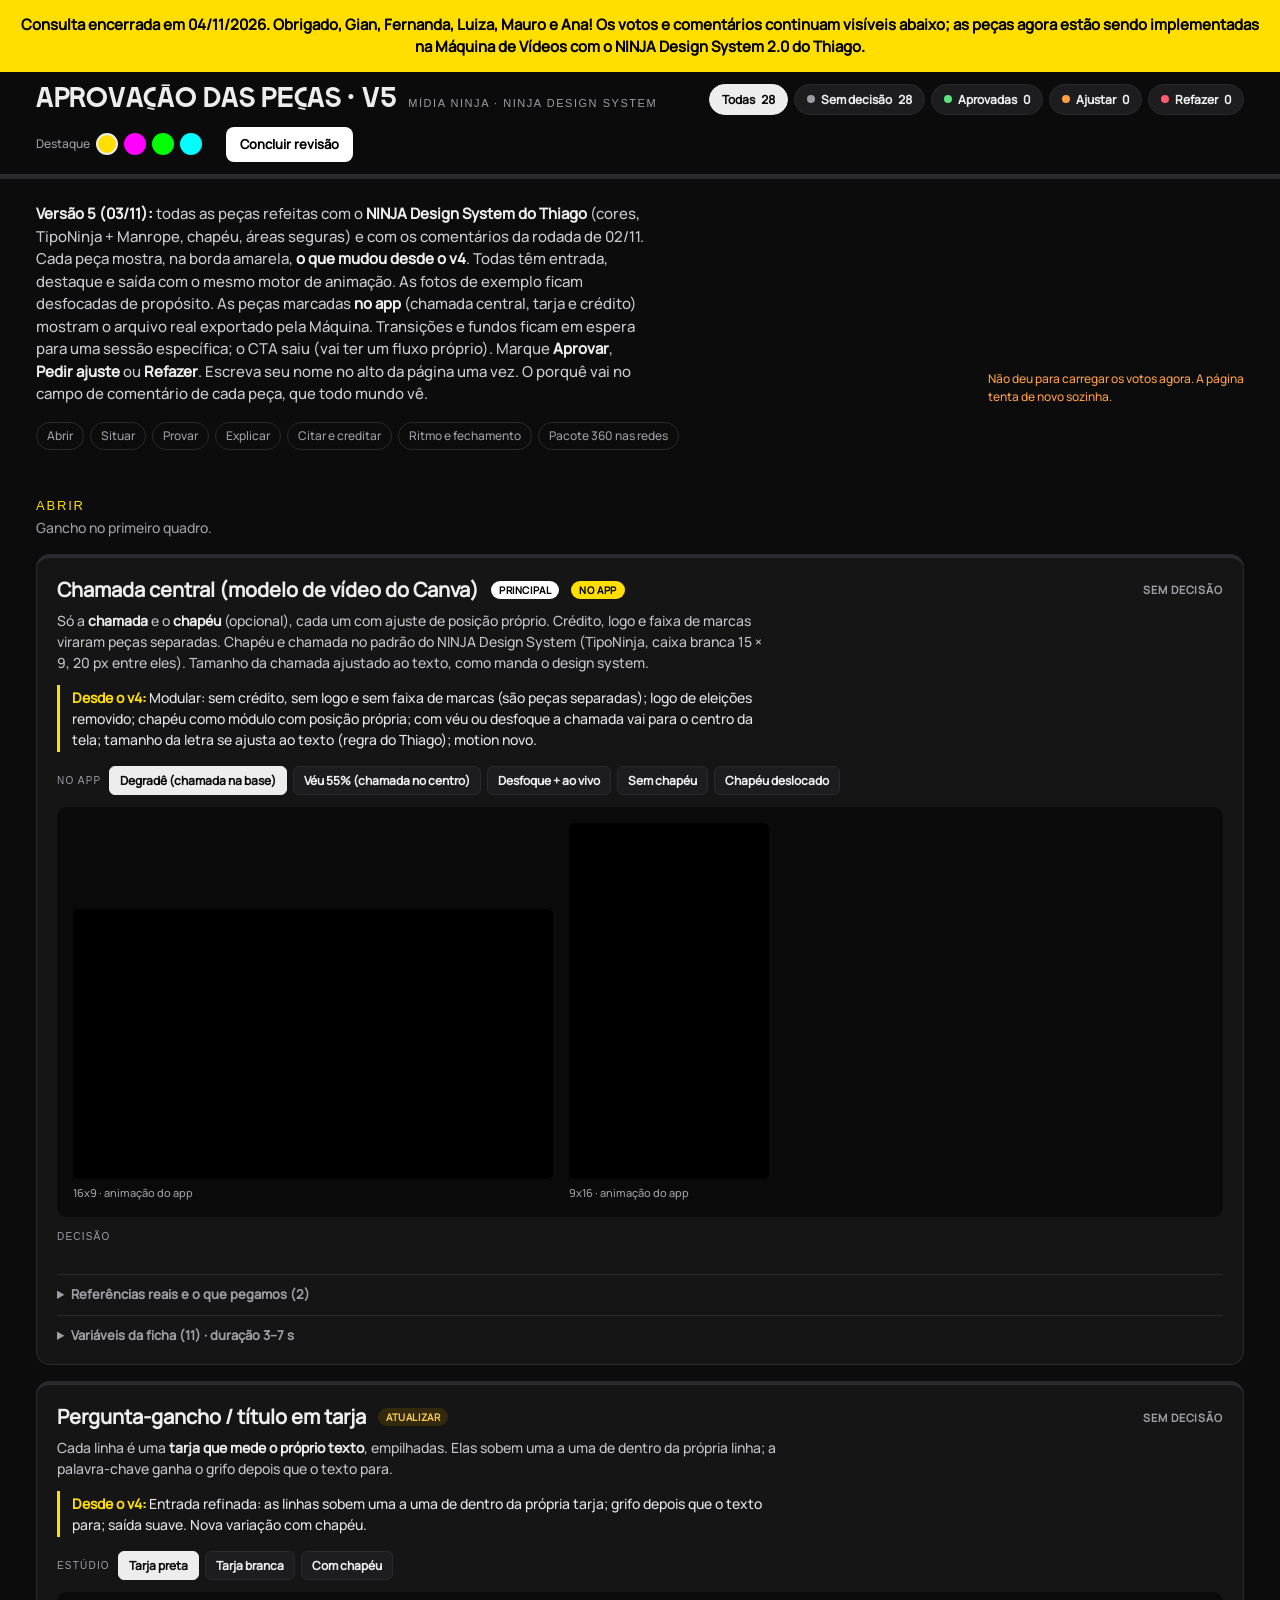
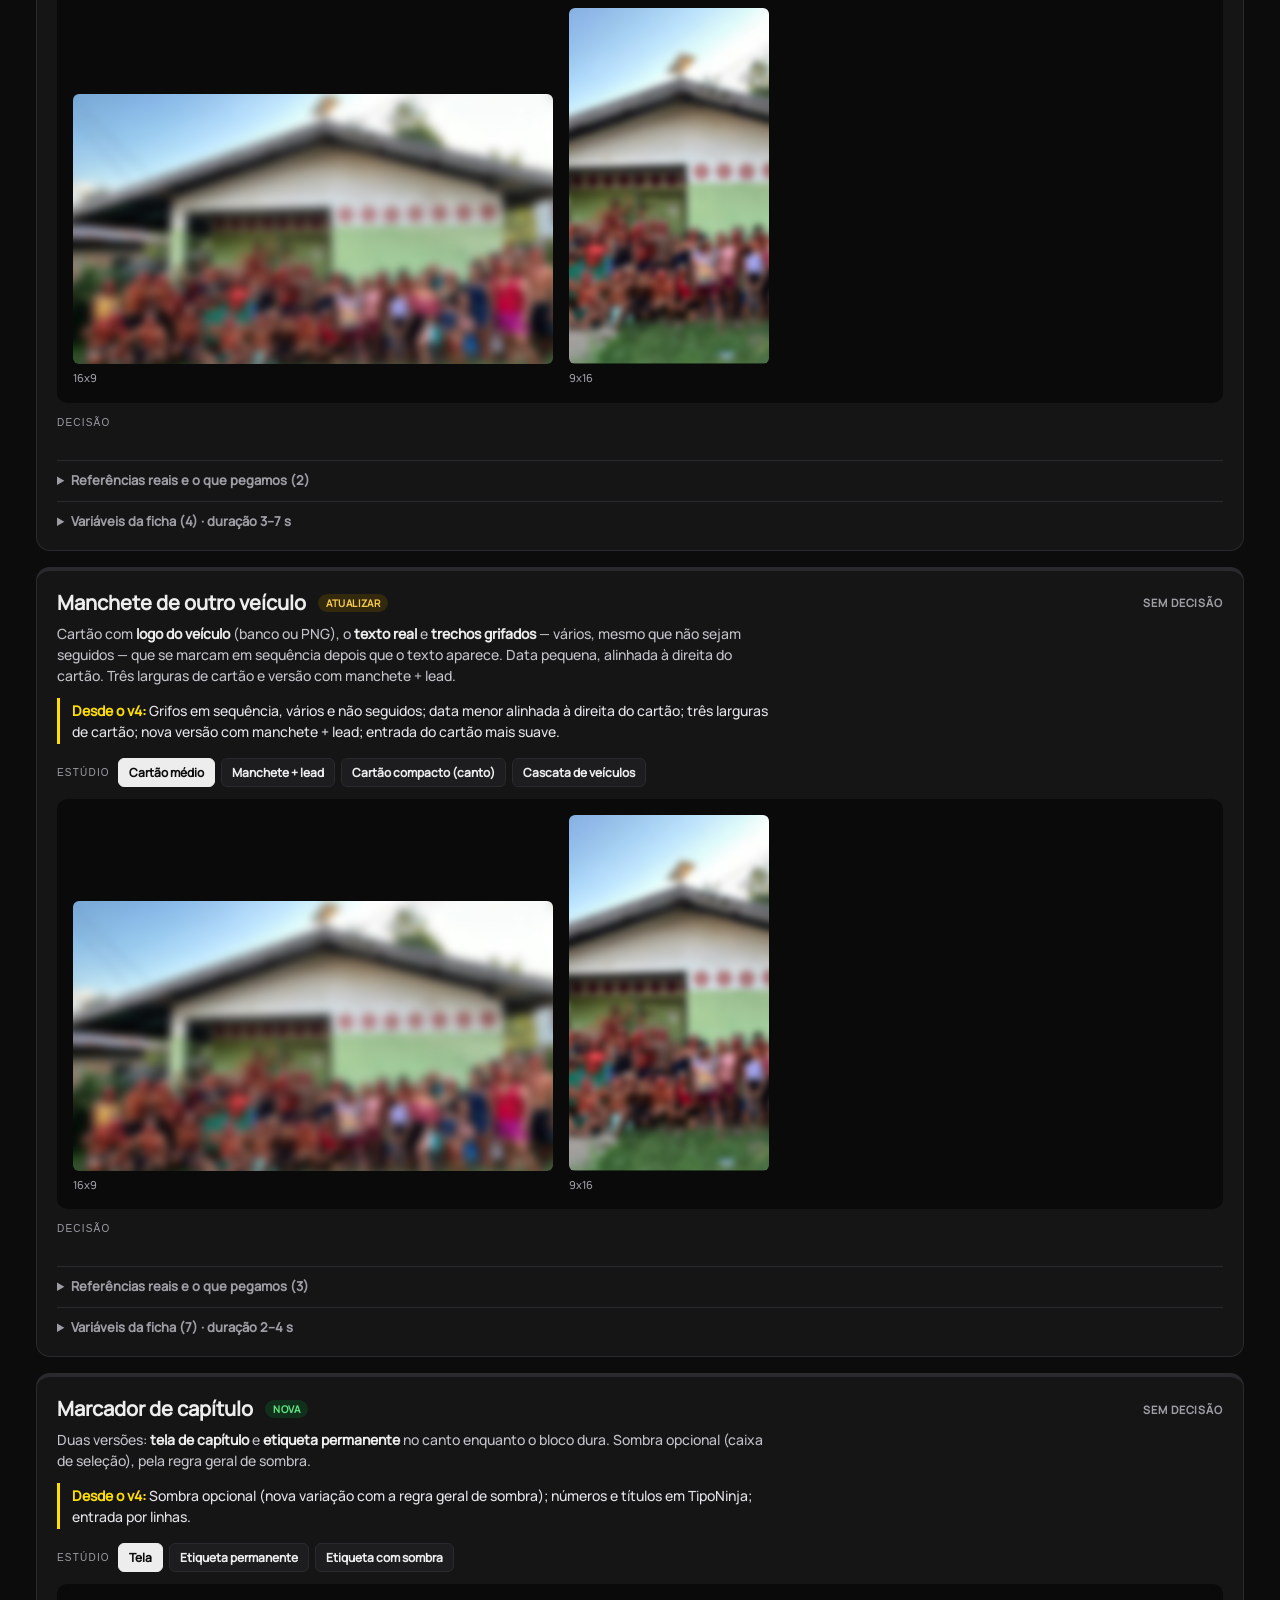
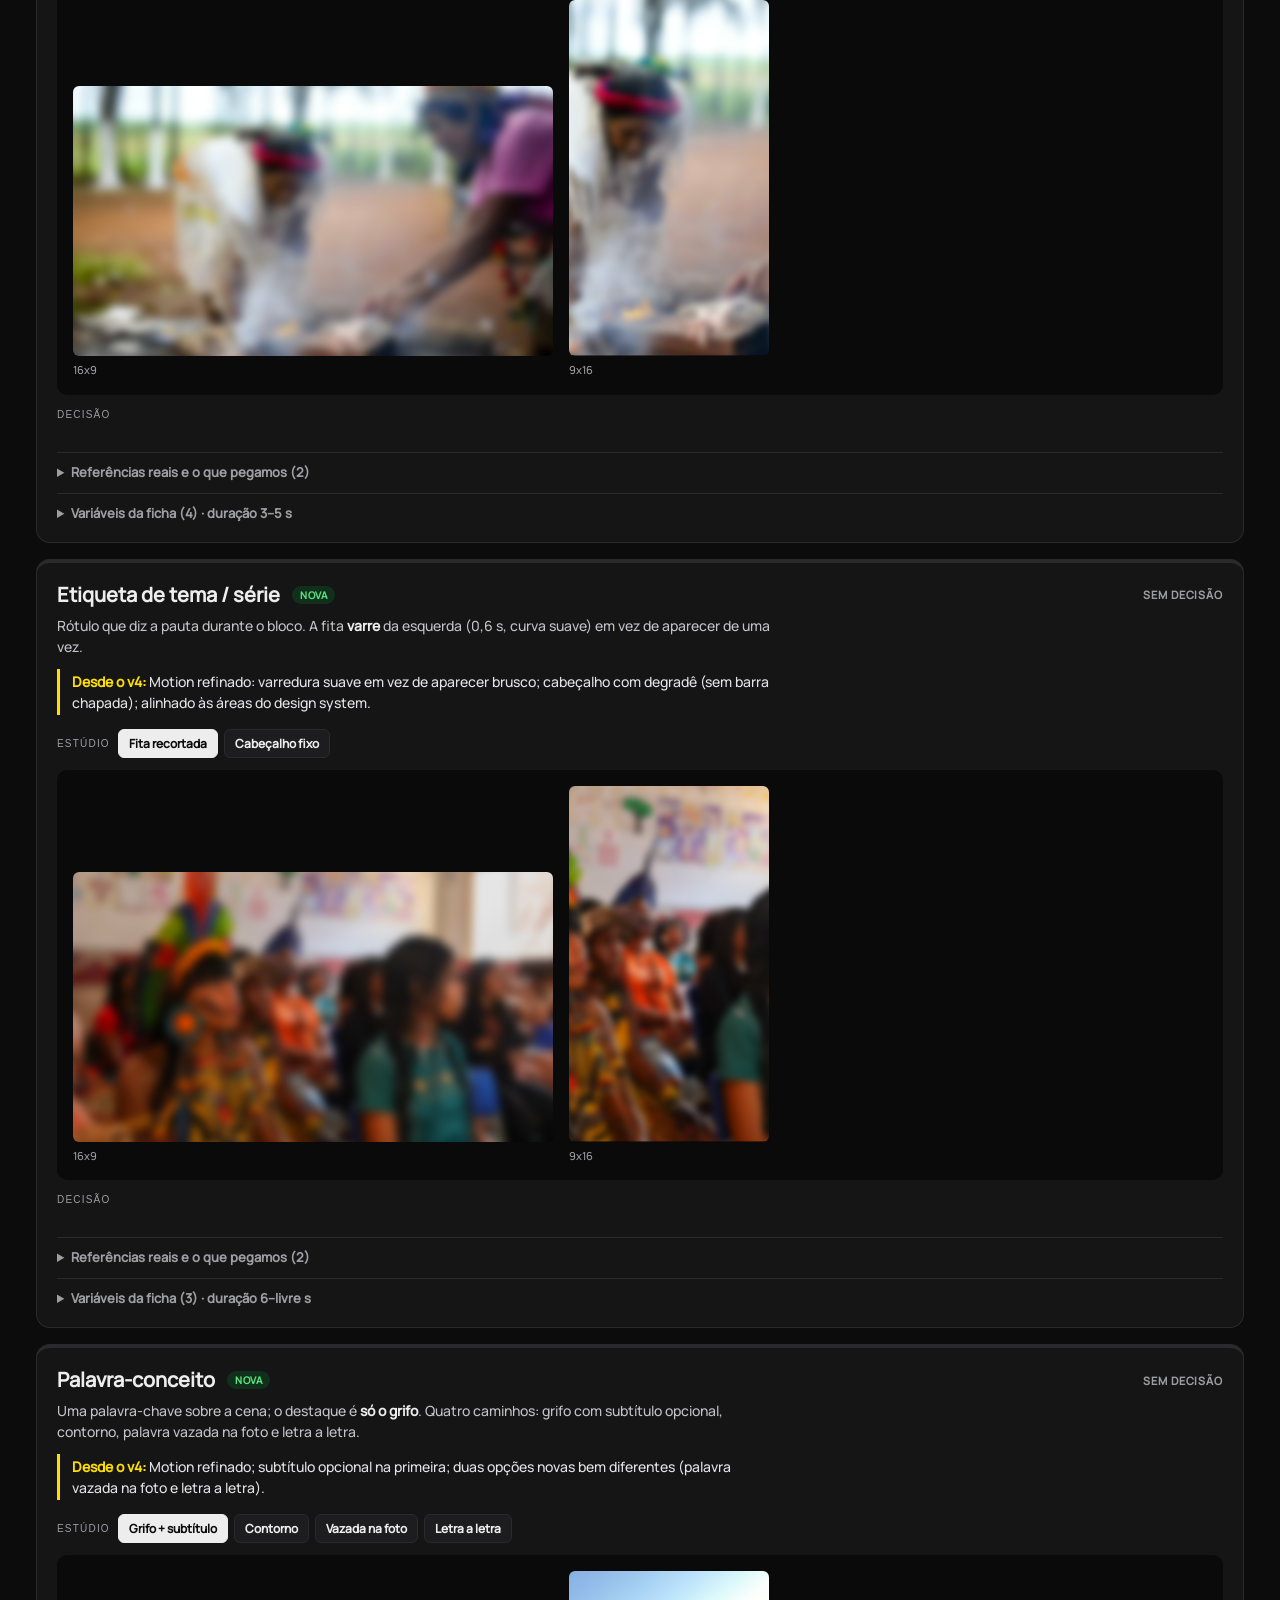
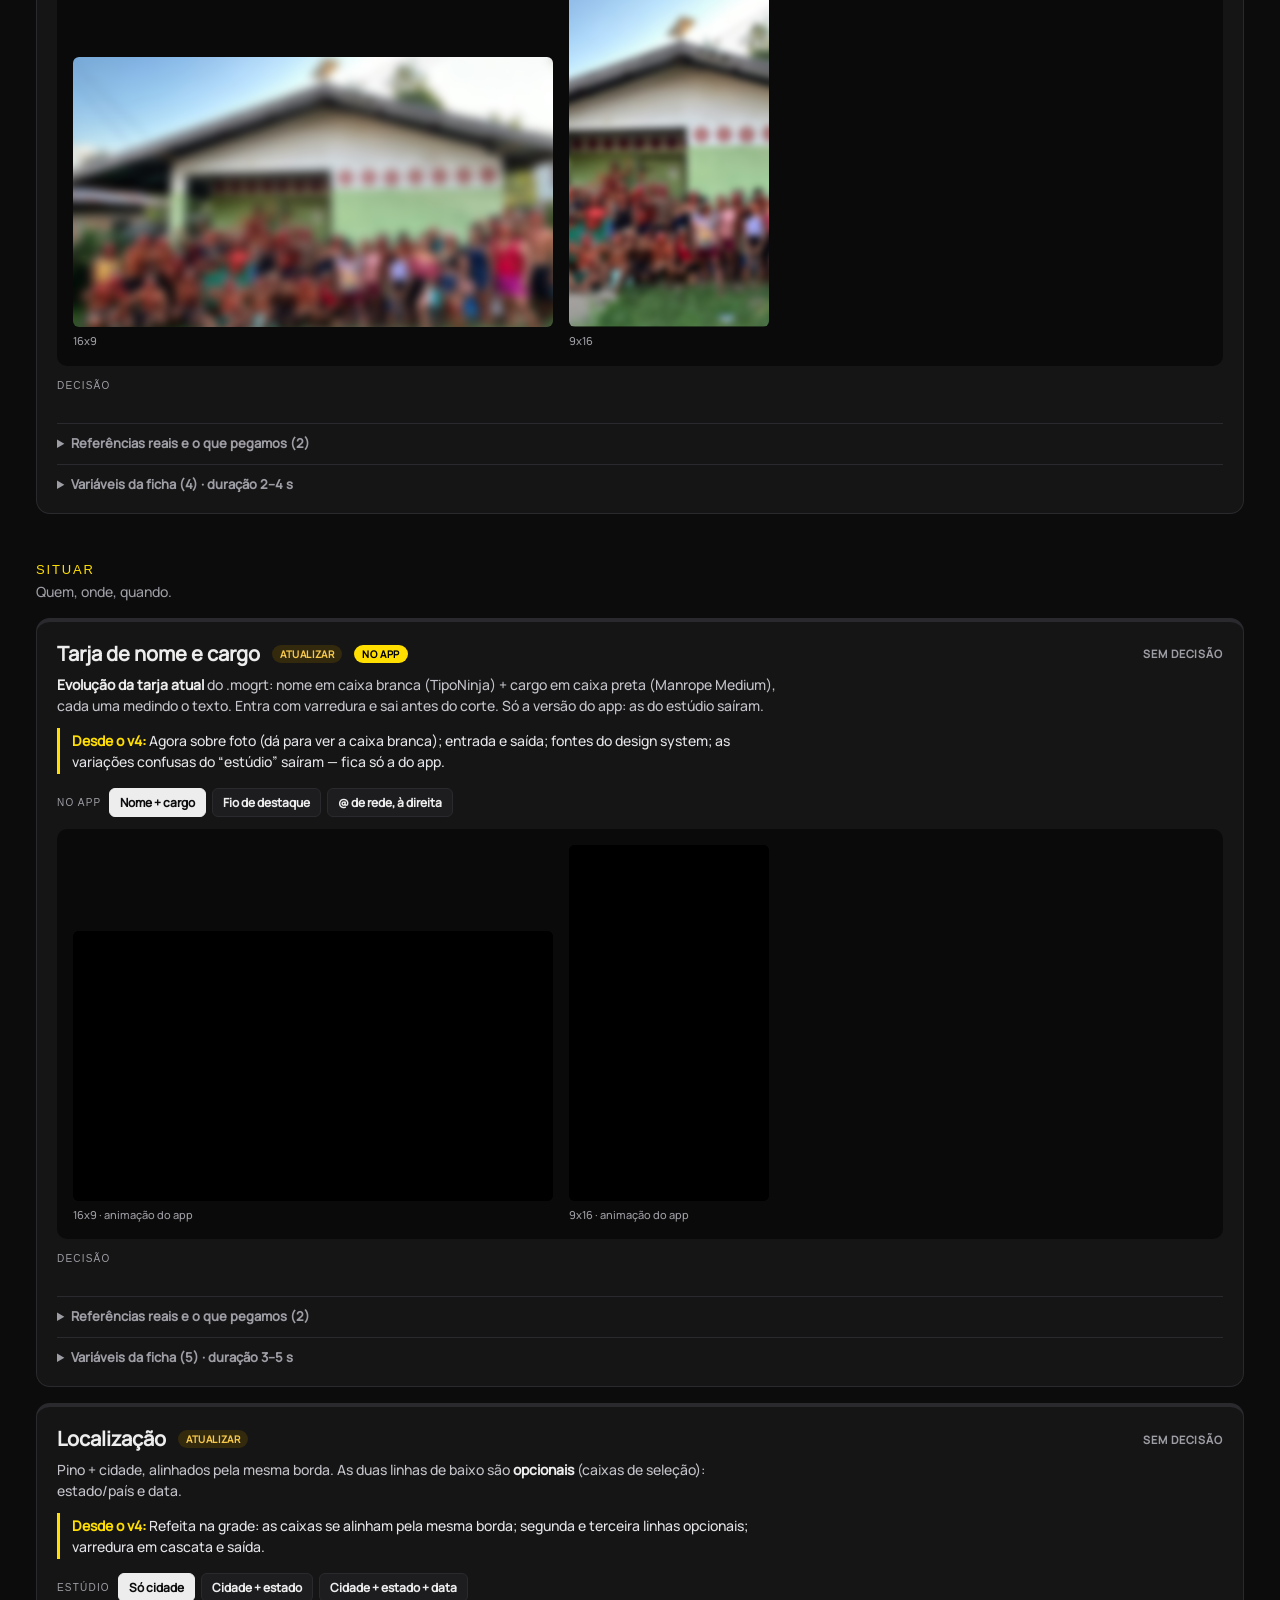
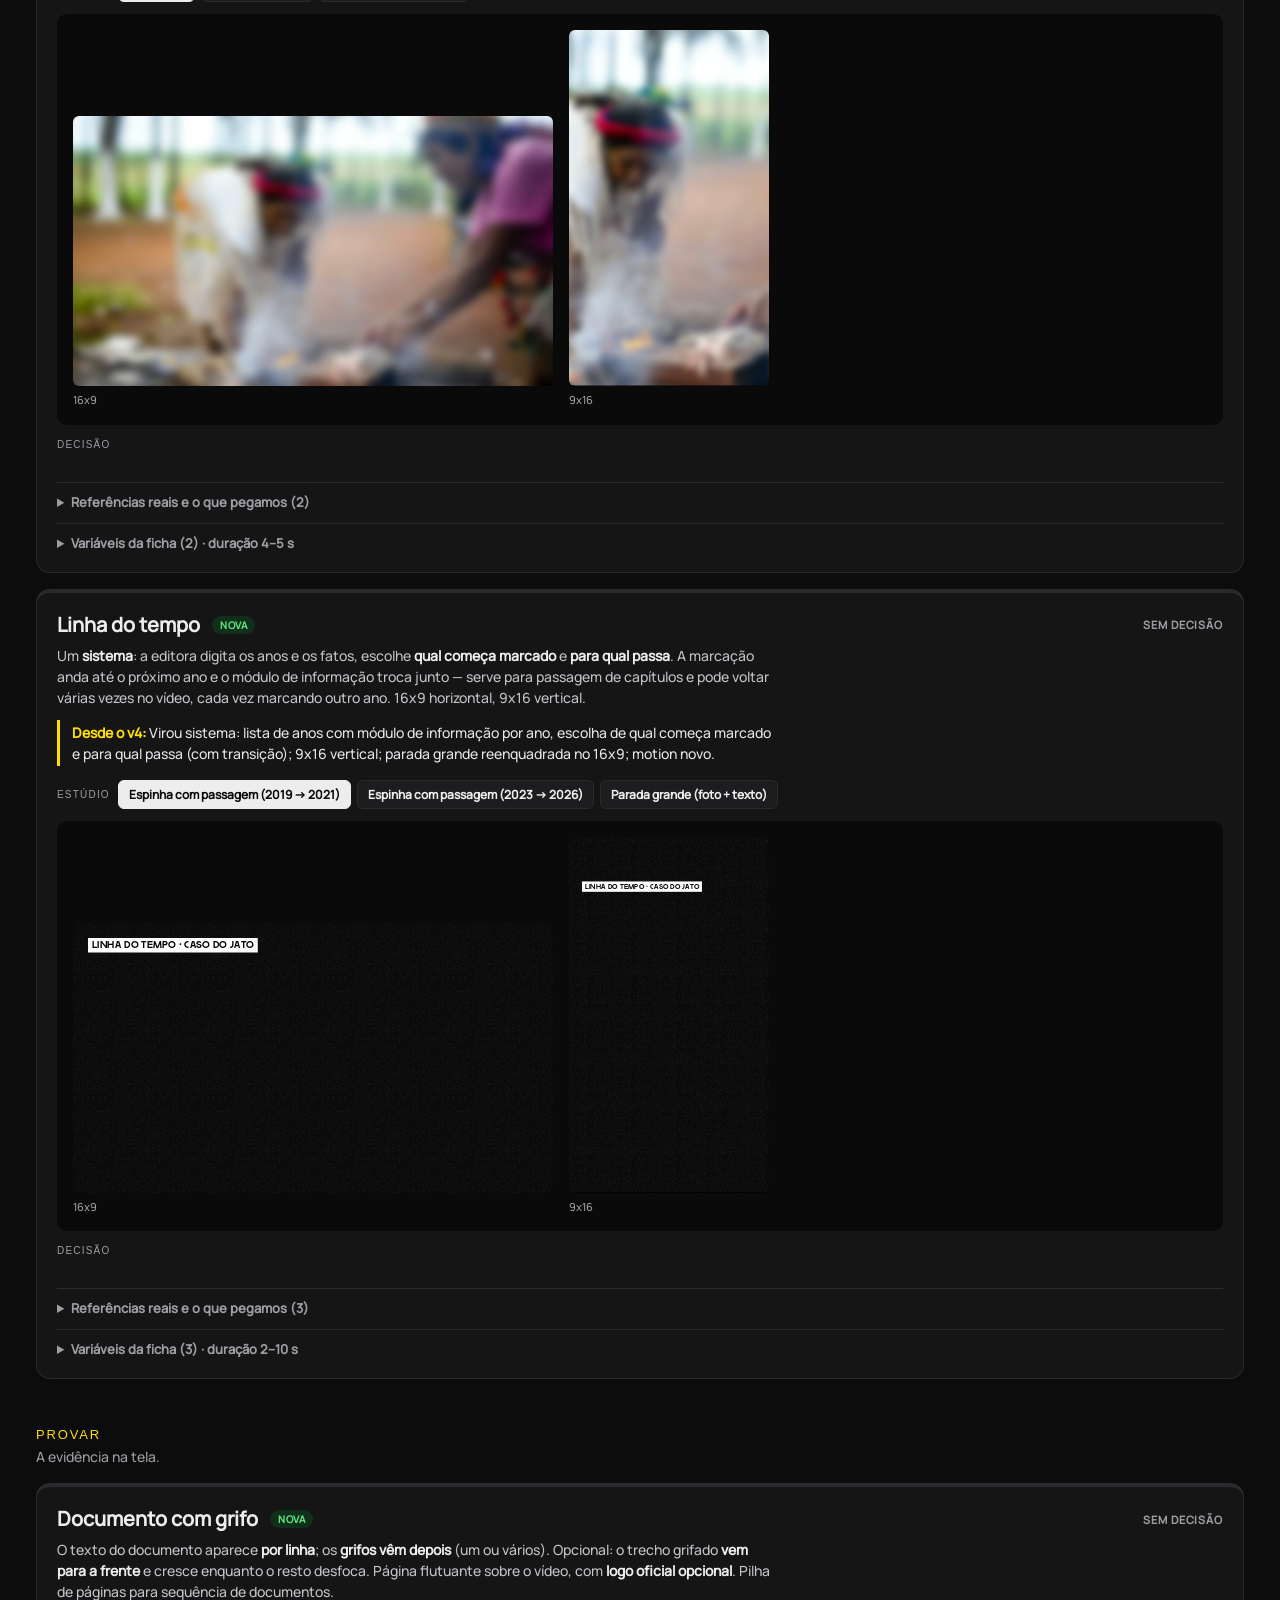
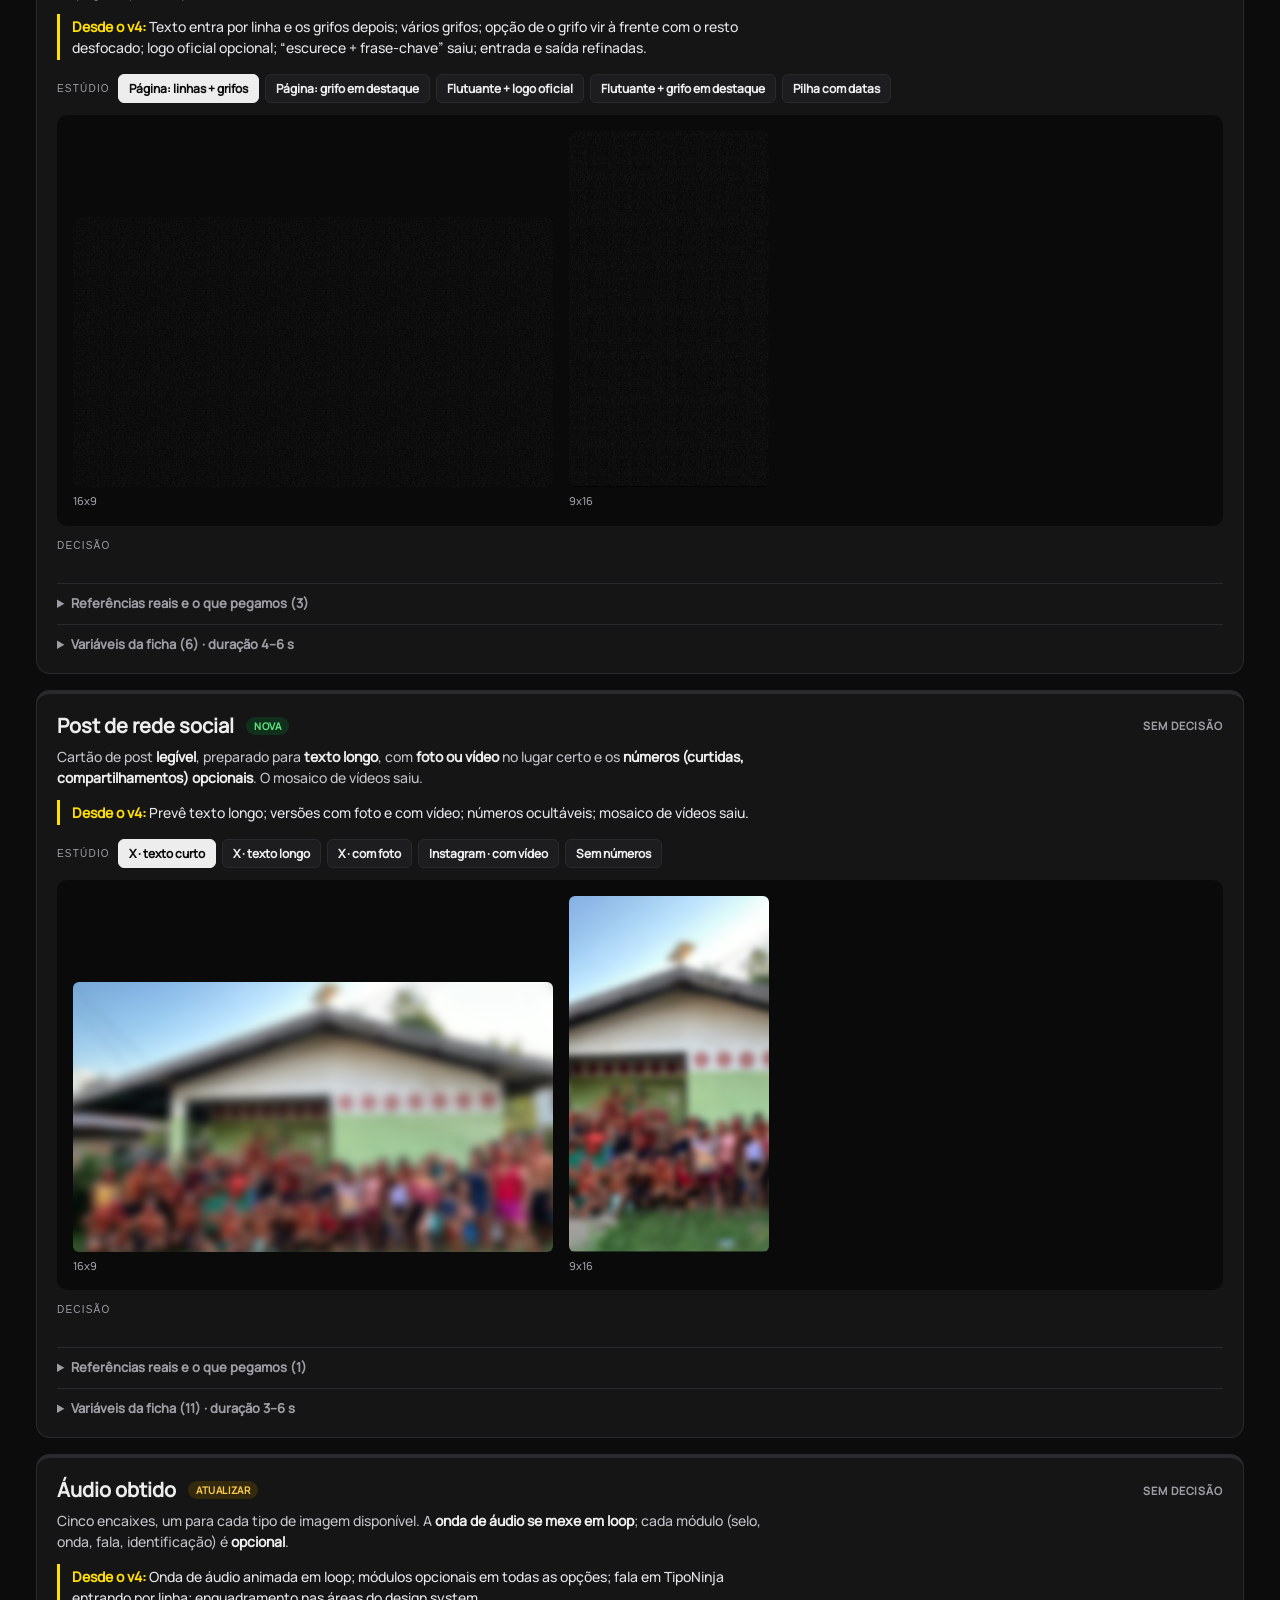
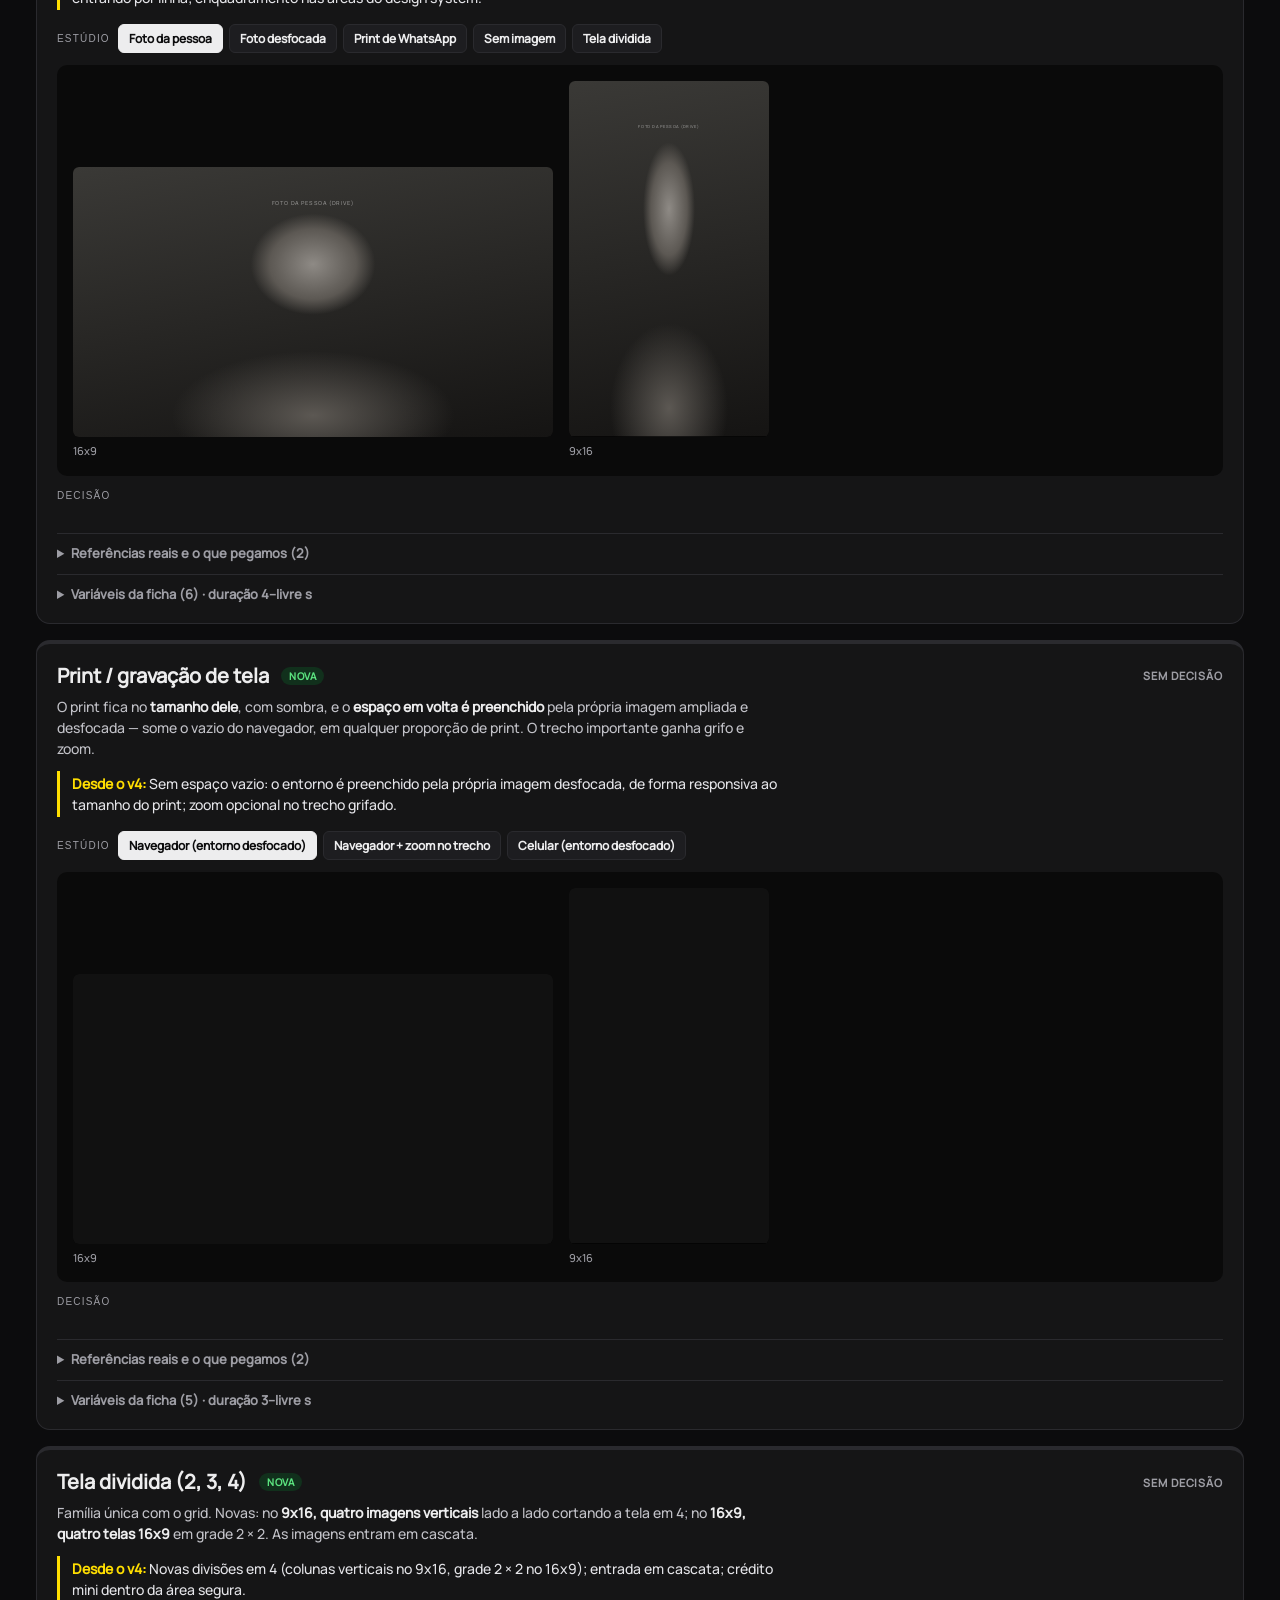
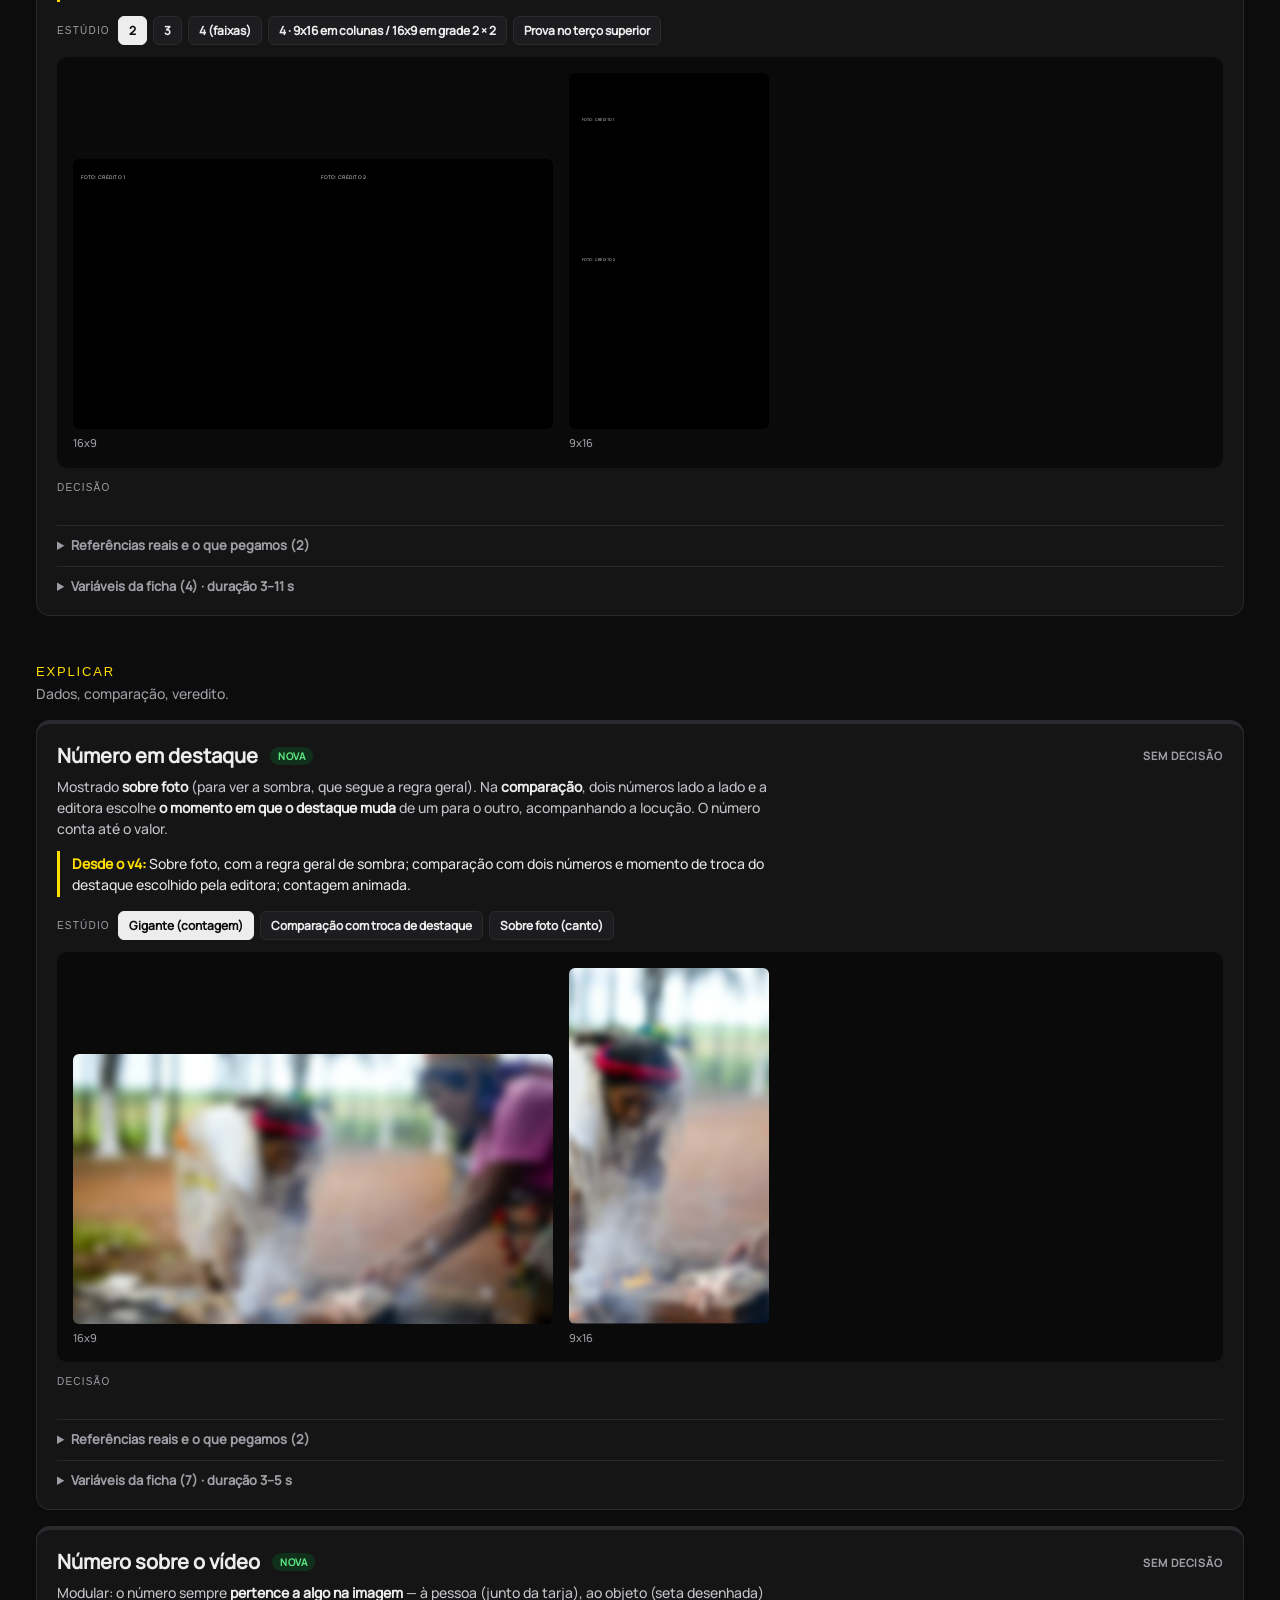
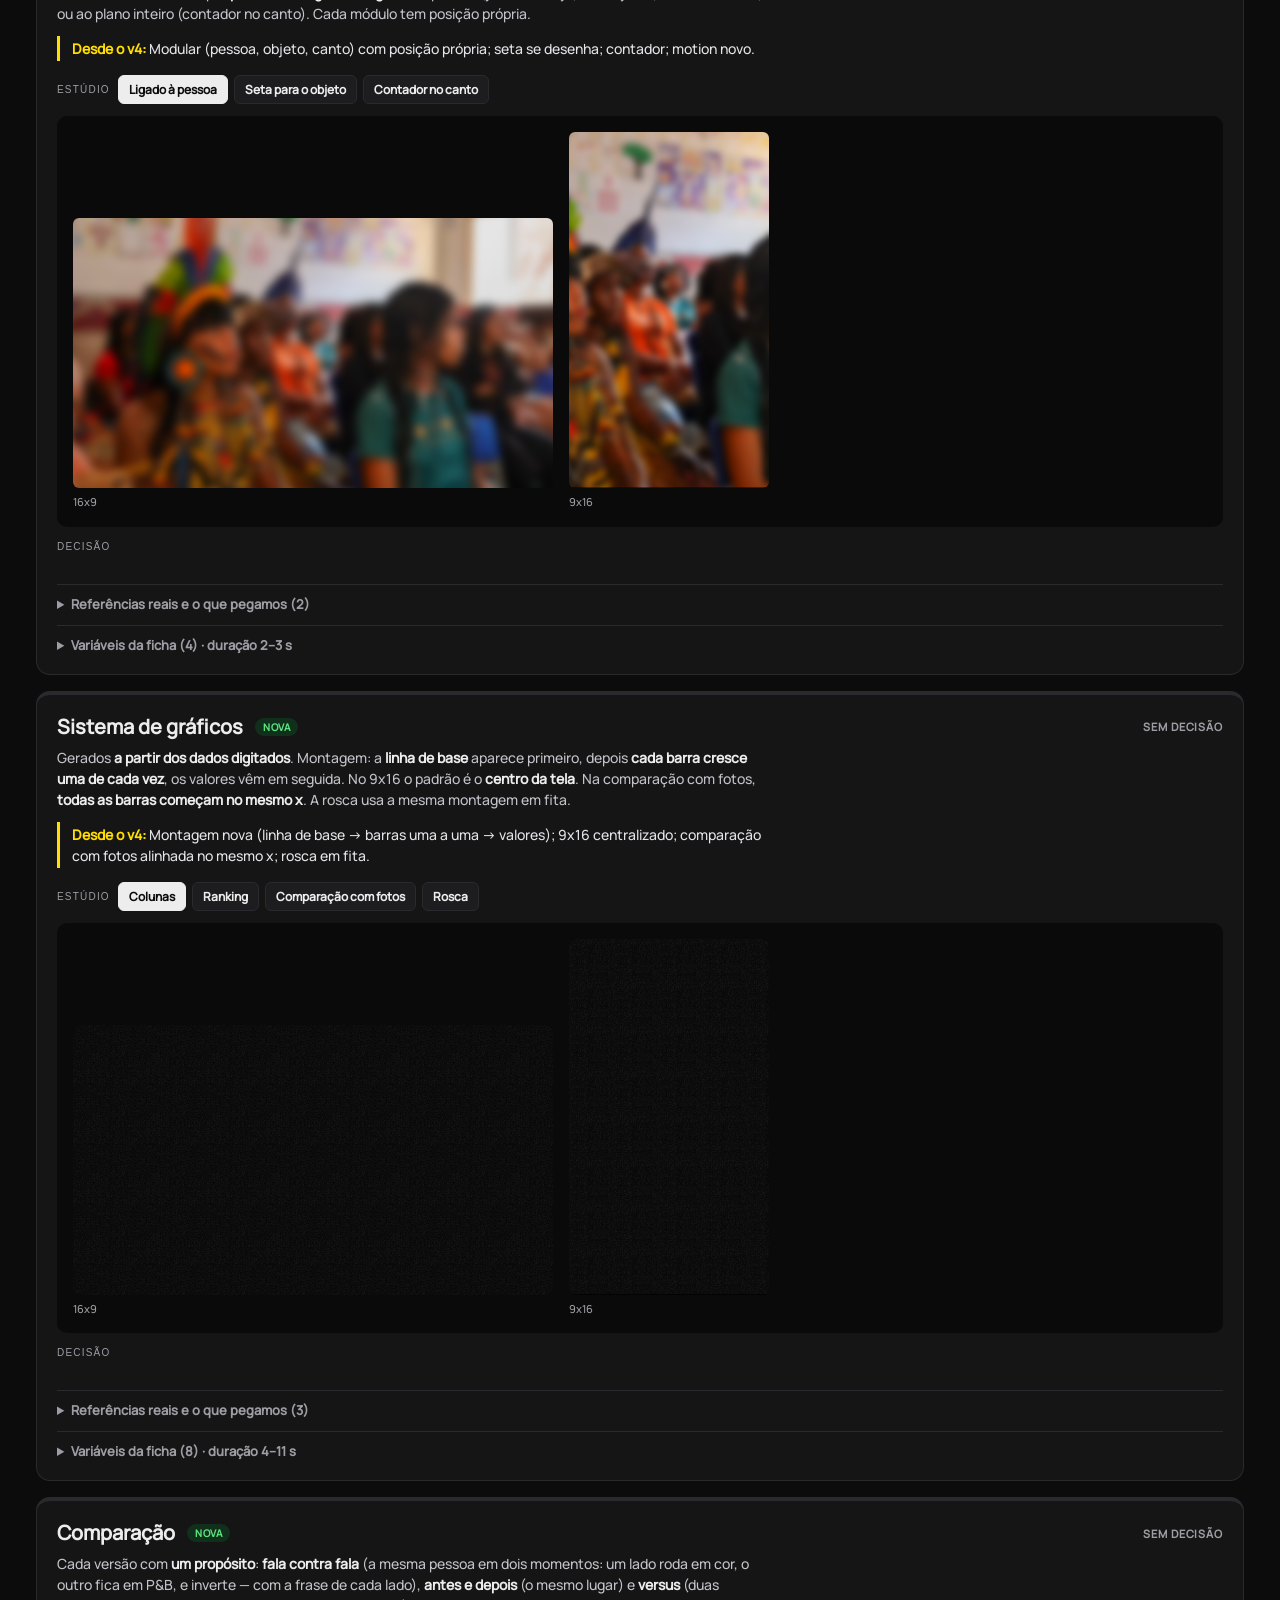
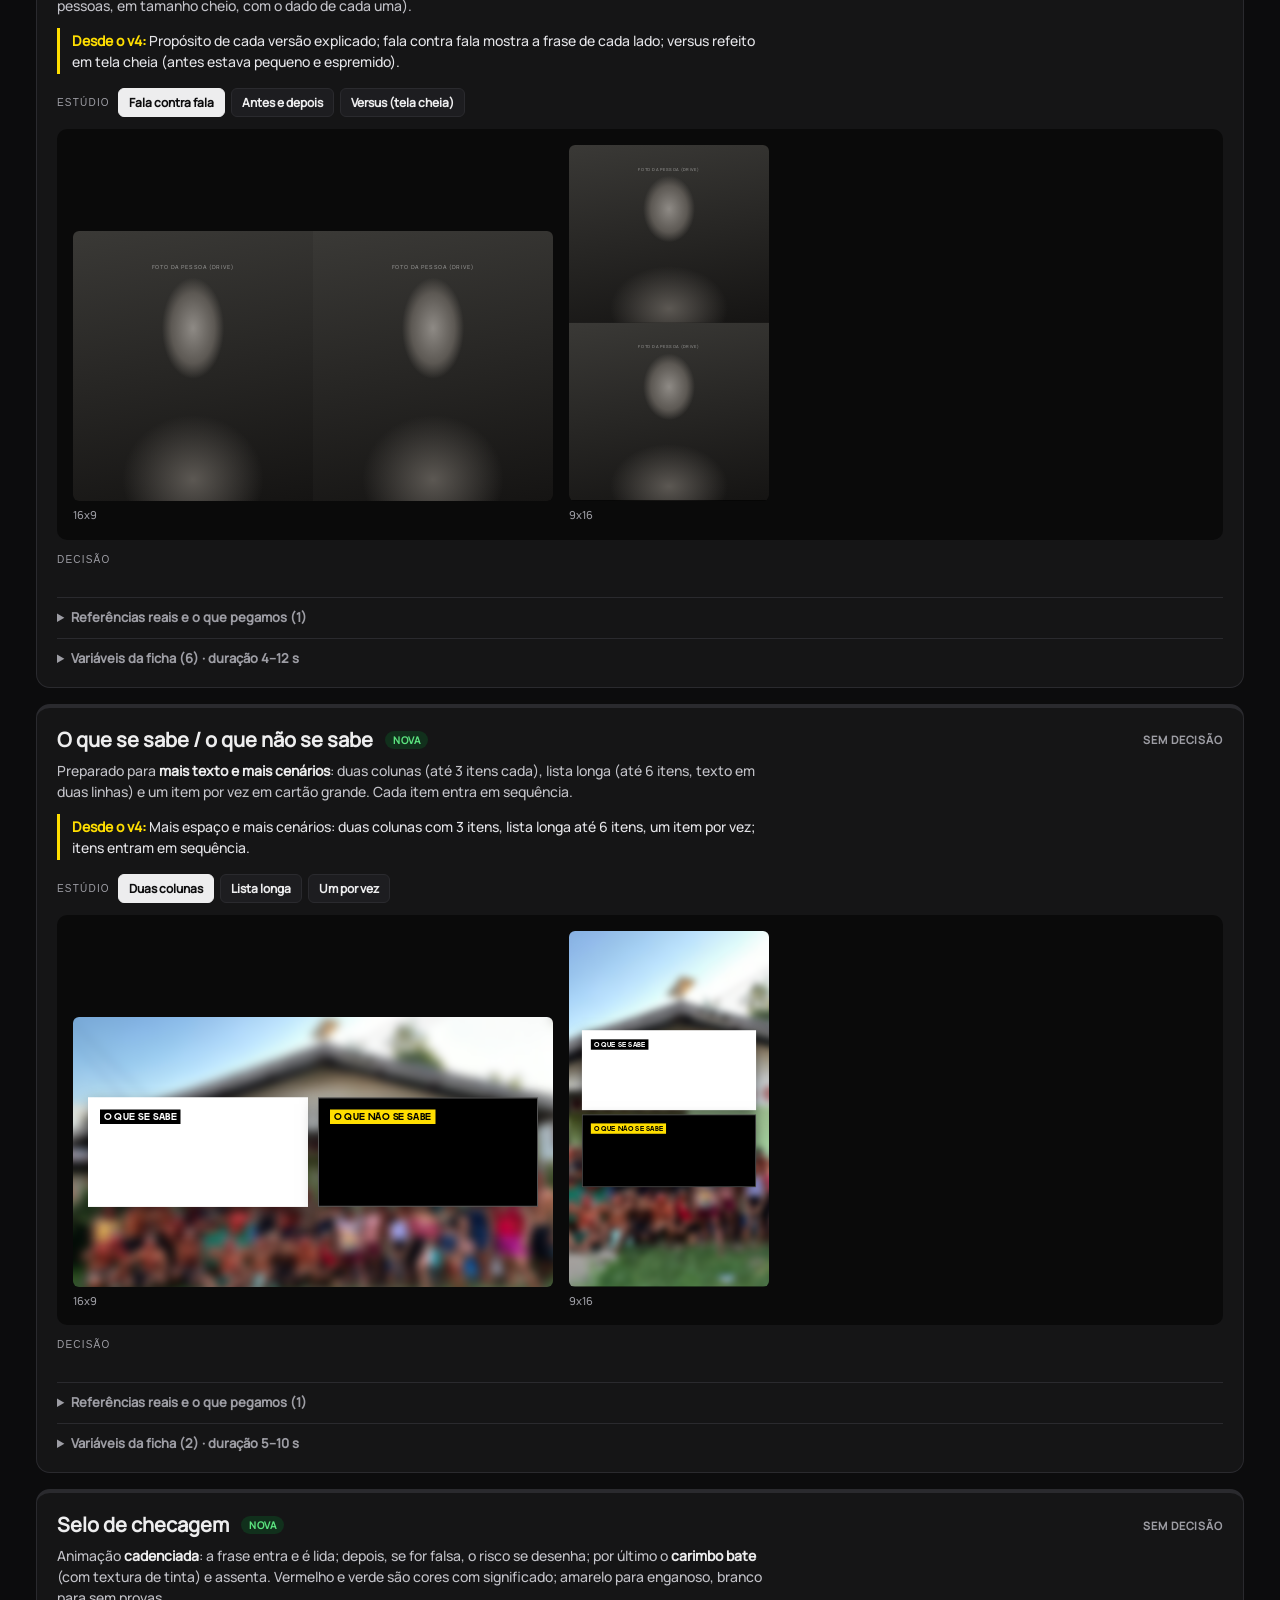
==== commit b30c8461: "Consulta encerrada em 04/11/2026: página só para leitura Co-Authored-By: Claude Opus 5.5 <noreply@an" ====
--- a/index.html
+++ b/index.html
@@ -5,6 +5,8 @@
 <meta name="viewport" content="width=device-width,initial-scale=1,viewport-fit=cover">
 </head>
 <body>
+<style>.ap-encerrada{background:#FFDE00;color:#000;font:600 15px/1.45 Manrope,sans-serif;padding:14px 18px;text-align:center}.ap-conversa form,.ap-decide button,.ap-nome{display:none!important}</style>
+
 <title>Aprovação das peças NINJA</title>
 <meta name="claude:viewport-fit-sides" content="cover">
 <style>
@@ -188,6 +190,7 @@
 </style>
 
 <svg width="0" height="0" style="position:absolute"><filter id="tinta"><feTurbulence baseFrequency="0.9" numOctaves="2" result="t"/><feColorMatrix in="t" values="0 0 0 0 0  0 0 0 0 0  0 0 0 0 0  0 0 0 -2.2 1.4" result="m"/><feComposite in="SourceGraphic" in2="m" operator="in"/></filter></svg>
+<div class="ap-encerrada" role="status">Consulta encerrada em 04/11/2026. Obrigado, Gian, Fernanda, Luiza, Mauro e Ana! Os votos e comentários continuam visíveis abaixo; as peças agora estão sendo implementadas na Máquina de Vídeos com o NINJA Design System 2.0 do Thiago.</div>
 <div class="ap-topo">
   <div class="ap-topo-in">
     <div class="ap-marca"><h1>Aprovação das peças · v5</h1><span>Mídia NINJA · NINJA Design System</span></div>
@@ -863,6 +866,7 @@
   const j=await r.json();if(!j.ok)throw new Error(j.erro||"recusado");
 }
 async function votarPublico(id,status,el){
+  avisar("A consulta foi encerrada em 04/11/2026: não recebe mais votos.",true);return;
   const nome=meuNome();if(!nome)return;
   const decisao=decisoes[id]?.meu===status?"nenhuma":status;
   const botoes=el.querySelectorAll("button[data-d]");botoes.forEach(b=>b.disabled=true);
@@ -871,6 +875,7 @@
   finally{botoes.forEach(b=>b.disabled=false)}
 }
 async function comentarPublico(id,el){
+  avisar("A consulta foi encerrada em 04/11/2026: não recebe mais comentários.",true);return;
   const nome=meuNome();if(!nome)return;
   const campo=el.querySelector(".ap-conversa textarea"),texto=campo.value.trim();if(!texto){campo.focus();return}
   const botao=el.querySelector(".ap-conversa button");botao.disabled=true;
